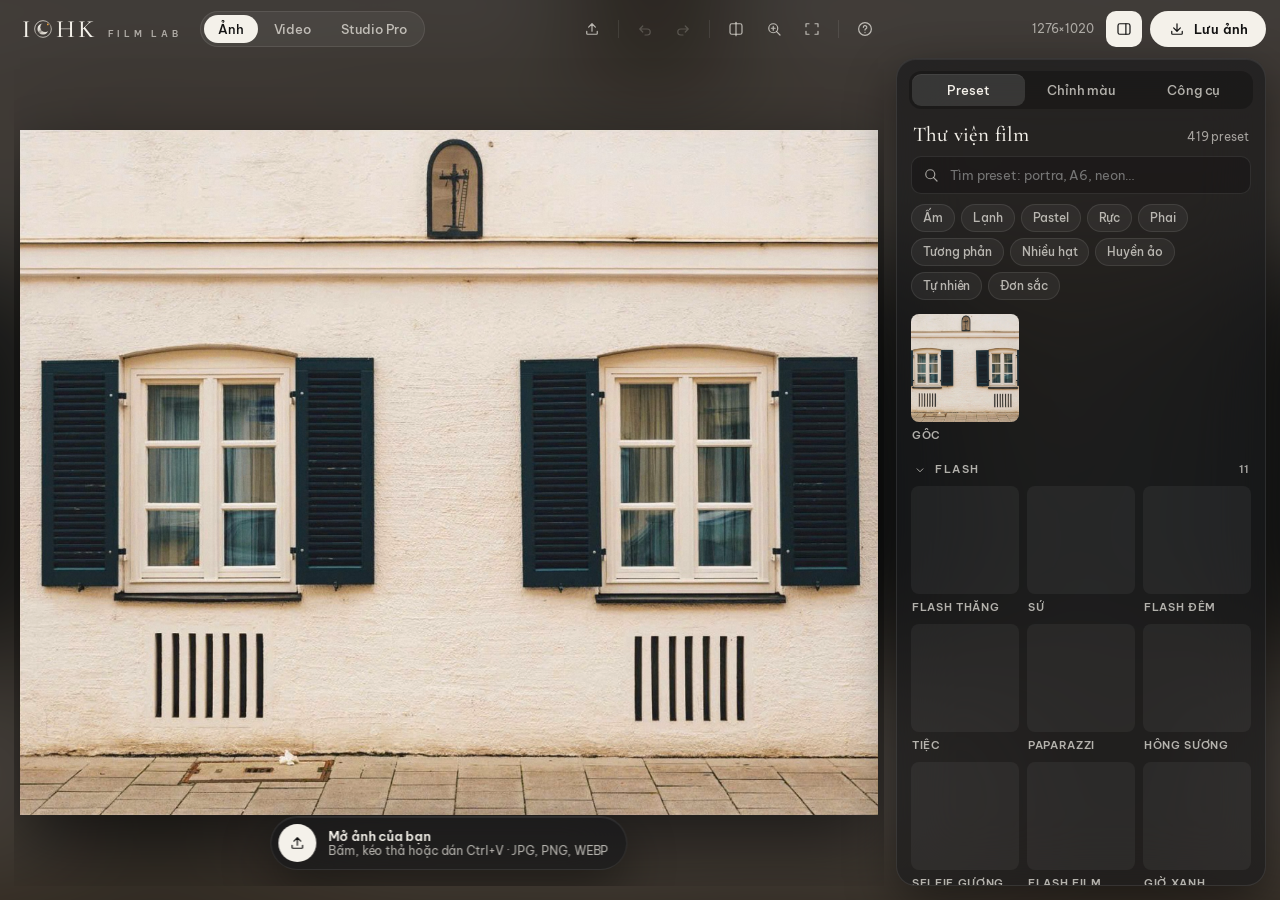
==== index.html @ 315dfe5e "Thêm 20 màu Trend, nút Hiệu ứng AI trong tab Hiệu ứng, luôn tải bản mới Co-Authored-By: Claude Opus " ====
<!doctype html>
<html lang="vi">
<head>
<meta charset="utf-8">
<meta name="viewport" content="width=device-width,initial-scale=1,viewport-fit=cover">
<title>IOHK Film Lab</title>
<link rel="icon" type="image/png" sizes="32x32" href="favicon-32.png">
<link rel="icon" type="image/png" sizes="48x48" href="favicon-48.png">
<link rel="manifest" href="manifest.webmanifest">
<link rel="apple-touch-icon" href="apple-touch-icon.png">
<meta name="apple-mobile-web-app-capable" content="yes">
<meta name="mobile-web-app-capable" content="yes">
<meta name="apple-mobile-web-app-status-bar-style" content="black-translucent">
<meta name="apple-mobile-web-app-title" content="IOHK">
<meta name="theme-color" content="#0a0a0b">
<link rel="preconnect" href="https://fonts.googleapis.com">
<link rel="preconnect" href="https://fonts.gstatic.com" crossorigin>
<link rel="stylesheet" href="https://fonts.googleapis.com/css2?family=Be+Vietnam+Pro:wght@400;500;600;700&family=Cormorant+Garamond:ital,wght@0,500;0,600;1,500&family=Dancing+Script:wght@700&family=Pacifico&family=DotGothic16&display=swap">
<style>
:root{padding-top:0}
body{margin:0}
img{max-width:100%}
/* Layout (v10): the photo gets the room. Desktop = slim top bar + one inspector on the right (Preset · Chỉnh màu · Công cụ), like Lightroom/Photos.
   Mobile = thin top bar, edge-to-edge photo, fixed-height dock (image never shrinks when switching tabs); tool options float in a drawer that tucks away while you paint. */
:root{
  --bg:#0a0a0b;
  --fg:#f4f1ea;
  --muted:rgba(244,241,234,.70);
  --faint:rgba(244,241,234,.62);
  --line:rgba(255,255,255,.09);
  --glass:rgba(22,23,26,.62);
  --glass-solid:#17181b;
  --well:rgba(255,255,255,.05);
  --well-hi:rgba(255,255,255,.10);
  --accent:#e9b45c;
  --accent-ink:#1d1406;
  --stamp:#ff9a3c;
  --r-panel:20px;--r-inner:10px;--pad:12px;
  --topbar:58px;--inspw:368px;
  --ctx:122px;--tabh:56px;
  --font-ui:"Be Vietnam Pro",system-ui,-apple-system,"SF Pro Text","Segoe UI",sans-serif;
  --font-display:"Cormorant Garamond","Cormorant",Georgia,"Times New Roman",serif;
  --font-brand:var(--font-display);
  --font-mark:"DotGothic16","Courier New",ui-monospace,monospace;
  color-scheme:dark;
}
@media (max-width:1240px){:root{--inspw:336px}}
[hidden]{display:none!important}
html,body{height:100%;overflow:hidden}
body{background:var(--bg);color:var(--fg);font:13.5px/1.45 var(--font-ui);letter-spacing:-.006em;-webkit-font-smoothing:antialiased;-moz-osx-font-smoothing:grayscale;overscroll-behavior:none;font-feature-settings:"cv05","cv11"}
button,input,select,textarea{font:inherit;color:inherit;letter-spacing:inherit}
button{cursor:pointer;background:none;border:0;padding:0}
a{color:inherit;text-decoration:none}
:focus-visible{outline:2px solid var(--accent);outline-offset:2px;border-radius:8px}
svg.i{width:18px;height:18px;fill:none;stroke:currentColor;stroke-width:1.6;stroke-linecap:round;stroke-linejoin:round;flex:none}
.num{font-variant-numeric:tabular-nums}

/* Background: a deep, quiet blur of the photo */
#bg{position:fixed;inset:0;z-index:0;overflow:hidden;pointer-events:none}
#bgc{position:absolute;inset:-12%;width:124%;height:124%;filter:blur(60px) saturate(1.15) brightness(.32);opacity:.9}

.glass{background:var(--glass);-webkit-backdrop-filter:blur(30px) saturate(160%);backdrop-filter:blur(30px) saturate(160%);
  border:1px solid var(--line);box-shadow:inset 0 1px 0 rgba(255,255,255,.07),0 18px 50px rgba(0,0,0,.45)}
@supports not ((backdrop-filter:blur(1px)) or (-webkit-backdrop-filter:blur(1px))){.glass{background:var(--glass-solid)}}
@media (prefers-reduced-transparency:reduce){.glass{background:var(--glass-solid);-webkit-backdrop-filter:none;backdrop-filter:none}}

/* Buttons */
.ib{width:36px;height:36px;border-radius:10px;display:inline-grid;place-items:center;color:var(--muted);transition:background .15s,color .15s}
.ib:hover{background:var(--well-hi);color:var(--fg)}
.ib[aria-pressed="true"]{background:var(--fg);color:#121212}
.ib[disabled]{opacity:.3;cursor:default;background:none}
.pbtn{height:36px;border-radius:999px;padding:0 18px;background:var(--fg);color:#121212;font-weight:600;font-size:13px;letter-spacing:.01em;display:inline-flex;align-items:center;gap:8px;transition:transform .15s,filter .15s}
.pbtn:hover{filter:brightness(.92)}
.pbtn:active{transform:scale(.97)}
.pbtn[disabled]{opacity:.6;cursor:progress}
.tbtn{height:32px;border-radius:9px;padding:0 13px;background:var(--well);border:1px solid var(--line);font-size:12.5px;font-weight:500;display:inline-flex;align-items:center;gap:6px}
.tbtn:hover{background:var(--well-hi)}
.sep{width:1px;height:18px;background:var(--line);margin:0 6px}

/* Brand wordmark */
.brand{display:flex;align-items:baseline;gap:10px;flex:none}
.wm-name{font-family:var(--font-brand);font-weight:500;font-size:25px;letter-spacing:.14em;display:flex;align-items:center;line-height:1}
.wm-o{width:.72em;height:.72em;margin:0 .14em 0 .02em;display:block}
.wm-sub{font-size:9px;font-weight:600;letter-spacing:.42em;text-transform:uppercase;color:var(--faint)}
.logo{width:40px;height:40px;border-radius:11px;display:block;flex:none}

/* Mode switch (Ảnh · Video · Studio) */
.modes{display:flex;gap:2px;padding:3px;border-radius:999px;background:var(--well);border:1px solid var(--line)}
.mode{height:28px;padding:0 14px;border-radius:999px;display:inline-flex;align-items:center;font-size:12.5px;font-weight:500;color:var(--muted)}
.mode:hover{color:var(--fg)}
.mode[aria-current="page"]{background:var(--fg);color:#121212}

/* Stage */
#center{position:fixed;z-index:2;display:flex;flex-direction:column}
#stage{position:relative;flex:1;min-height:0;overflow:hidden;touch-action:none;user-select:none;-webkit-user-select:none}
#wrap{position:absolute;inset:0;display:flex;align-items:center;justify-content:center;transform-origin:50% 50%;will-change:transform}
#holder{position:relative;line-height:0}
#view{display:block;box-shadow:0 24px 70px rgba(0,0,0,.6);-webkit-touch-callout:none}
#split{position:absolute;top:0;bottom:0;width:0;border-left:1.5px solid #fff;box-shadow:0 0 8px rgba(0,0,0,.5);cursor:ew-resize;touch-action:none}
#split::after{content:"";position:absolute;top:50%;left:-14px;width:26px;height:26px;margin-top:-13px;border-radius:50%;background:rgba(255,255,255,.95);box-shadow:0 2px 10px rgba(0,0,0,.4)}
#split::before{content:"TRƯỚC      SAU";position:absolute;top:12px;left:-60px;width:120px;text-align:center;font:600 10px var(--font-ui);letter-spacing:.2em;color:#fff;text-shadow:0 1px 4px rgba(0,0,0,.8);white-space:pre}
.flag{position:absolute;top:14px;left:50%;transform:translateX(-50%);font:600 10.5px var(--font-ui);letter-spacing:.22em;background:rgba(244,241,234,.94);color:#111;padding:5px 12px;border-radius:999px;z-index:3}

.errbox{position:absolute;inset:0;display:grid;place-items:center;padding:24px;text-align:center;color:var(--muted)}

/* Sample photos picker */
.samples{position:absolute;left:50%;bottom:16px;transform:translateX(-50%);z-index:3;display:flex;align-items:center;gap:12px;padding:7px 18px 7px 7px;border-radius:999px;max-width:calc(100% - 24px);box-sizing:border-box;text-align:left;transition:transform .2s,background .2s}
.samples:hover{background:rgba(40,41,46,.78);transform:translateX(-50%) translateY(-1px)}
.samples:active{transform:translateX(-50%) scale(.98)}
.upi{width:38px;height:38px;border-radius:50%;background:var(--fg);color:#121212;display:grid;place-items:center;flex:none}
.upt{display:flex;flex-direction:column;line-height:1.25;min-width:0}
.upt b{font-size:13px;font-weight:600}
.upt small{font-size:11.5px;color:var(--muted);white-space:nowrap;overflow:hidden;text-overflow:ellipsis}
.dropzone{position:absolute;inset:10px;z-index:6;border:2px dashed rgba(244,241,234,.55);border-radius:18px;background:rgba(10,10,11,.72);-webkit-backdrop-filter:blur(8px);backdrop-filter:blur(8px);display:none;align-items:center;justify-content:center;text-align:center;pointer-events:none}
.dropzone div{display:flex;flex-direction:column;align-items:center;gap:8px}
.dropzone svg.i{width:34px;height:34px}
.dropzone b{font:500 26px var(--font-display)}
.dropzone small{color:var(--muted);font-size:12.5px}
.drag .dropzone{display:flex}
.loading{position:absolute;left:50%;top:50%;transform:translate(-50%,-50%);z-index:7;display:flex;align-items:center;gap:10px;padding:10px 18px;border-radius:999px;background:rgba(20,21,24,.86);font-size:13px;font-weight:500}
.loading i{width:16px;height:16px;border-radius:50%;border:2px solid rgba(255,255,255,.25);border-top-color:#fff;animation:spin .8s linear infinite}
@keyframes spin{to{transform:rotate(360deg)}}

/* ---------- Desktop ---------- */
.m-only{display:none!important}
body.desk .topbar{position:fixed;z-index:4;top:0;left:0;right:0;height:var(--topbar);display:flex;align-items:center;gap:18px;padding:0 14px 0 22px;box-sizing:border-box}
.tb-tools{display:flex;align-items:center;gap:2px;margin:0 auto}
.tb-right{display:flex;align-items:center;gap:8px}
.dim{font-size:11.5px;color:var(--faint);margin-right:4px}
body.desk #center{top:var(--topbar);bottom:14px;left:14px;right:calc(var(--inspw) + 28px);transition:right .28s cubic-bezier(.2,.8,.2,1)}
body.desk.no-insp #center{right:14px}
body.desk.full #center{top:0;bottom:0;left:0;right:0}
body.desk.full .topbar{opacity:0;pointer-events:none}
body.desk.full .insp{transform:translateX(calc(100% + 28px));opacity:0;pointer-events:none}
body.desk.full #exitFull{display:inline-flex!important}
#exitFull{position:fixed;z-index:6;top:14px;right:14px;display:none}
.topbar{transition:opacity .25s}
.panel{position:fixed;z-index:3;border-radius:var(--r-panel);display:flex;flex-direction:column;overflow:hidden;transition:transform .28s cubic-bezier(.2,.8,.2,1),opacity .28s}
.insp{top:var(--topbar);bottom:14px;right:14px;width:var(--inspw)}
body.no-insp .insp{transform:translateX(calc(100% + 28px));opacity:0;pointer-events:none}
.dtabs{display:flex;padding:3px;margin:12px 12px 6px;border-radius:12px;background:rgba(0,0,0,.25);flex:none}
.dtabs button{flex:1;height:32px;border-radius:9px;font-size:12.5px;font-weight:500;color:var(--muted);display:flex;align-items:center;justify-content:center;gap:6px}
.dtabs button[aria-selected="true"]{background:rgba(255,255,255,.12);color:var(--fg);box-shadow:inset 0 1px 0 rgba(255,255,255,.06)}
.dpane{flex:1;min-height:0;display:flex;flex-direction:column}
.phead{padding:8px 14px 8px;display:flex;flex-direction:column;gap:10px}
.ptitle{display:flex;align-items:baseline;justify-content:space-between;gap:8px;padding:0 2px}
.ptitle h2{margin:0;font:500 21px/1.1 var(--font-display);letter-spacing:.01em}
.ptitle span{font-size:11.5px;color:var(--faint);font-variant-numeric:tabular-nums}
.search{display:flex;align-items:center;gap:8px;background:rgba(0,0,0,.22);border:1px solid var(--line);border-radius:10px;padding:0 10px;height:36px;color:var(--faint)}
.search input{flex:1;min-width:0;background:none;border:0;outline:0;color:var(--fg);height:100%;font-size:13px}
.chips{display:flex;flex-wrap:wrap;gap:6px}
.flgrid{display:grid;grid-template-columns:repeat(4,1fr);gap:8px}
.flcard{display:flex;flex-direction:column;gap:5px;padding:0;background:none;border:0;color:var(--muted);font-size:11px;text-align:left;min-width:0}
.flcard canvas{width:100%;aspect-ratio:1;border-radius:8px;display:block;outline:1px solid var(--line);outline-offset:-1px;background:var(--well)}
.flcard[aria-pressed="true"]{color:var(--fg)}.flcard[aria-pressed="true"] canvas{outline:2px solid var(--fg);outline-offset:1px}
.flcard span{white-space:nowrap;overflow:hidden;text-overflow:ellipsis}
.chip{height:28px;padding:0 11px;border-radius:999px;background:var(--well);border:1px solid var(--line);font-size:12px;font-weight:500;color:var(--muted);white-space:nowrap}
.chip:hover{color:var(--fg)}
.chip[aria-pressed="true"]{background:var(--fg);color:#121212;border-color:var(--fg)}
.fxgrid{display:grid;grid-template-columns:repeat(auto-fill,minmax(70px,1fr));gap:8px}
.fxcard{display:flex;flex-direction:column;gap:4px;padding:0;background:none;border:0;color:var(--muted);font-size:11.5px;font-weight:500;text-align:center;cursor:pointer;min-width:0}
.fxcard img{width:100%;aspect-ratio:1;object-fit:cover;border-radius:10px;background:var(--well);border:2px solid transparent;display:block}
.fxcard span{white-space:nowrap;overflow:hidden;text-overflow:ellipsis}
.fxcard:hover{color:var(--fg)}
.fxcard[aria-pressed="true"]{color:var(--fg)}
.fxcard[aria-pressed="true"] img{border-color:var(--accent,#f2a33a)}
.fxpanel .chips{max-height:none}
.fxcta{display:flex;flex-direction:column;gap:3px;width:100%;text-align:left;padding:12px 14px;margin-bottom:12px;border-radius:12px;border:1px solid var(--accent);background:linear-gradient(120deg,rgba(233,180,92,.16),rgba(214,120,200,.12));color:var(--fg);cursor:pointer}
.fxcta b{font-size:14px}.fxcta span{font-size:12px;color:var(--muted)}
.tool.fxcta{flex-direction:row;width:auto;padding:0 12px;margin:0;color:var(--accent);font-weight:600;white-space:nowrap}
.fxtabs{margin-bottom:12px;flex-wrap:nowrap;overflow-x:auto;scrollbar-width:none}
.fxtabs::-webkit-scrollbar{display:none}
.fxpanel .note{margin-bottom:14px}
@media (max-width:760px){.fxgrid{grid-auto-flow:column;grid-template-columns:none;grid-auto-columns:64px;overflow-x:auto;padding-bottom:4px;scrollbar-width:none}}
.pscroll{flex:1;min-height:0;overflow:auto;padding:2px 14px 18px;scrollbar-width:thin;scrollbar-color:rgba(255,255,255,.18) transparent}
.fam{margin-top:8px}
.famhead{width:100%;display:flex;align-items:center;gap:8px;padding:10px 2px 8px;font-weight:600;font-size:11px;letter-spacing:.14em;text-transform:uppercase;color:var(--muted)}
.famhead:hover{color:var(--fg)}
.famhead .n{font-size:11px;color:var(--faint);margin-left:auto;letter-spacing:0;font-variant-numeric:tabular-nums}
.famhead svg{transition:transform .2s;width:14px;height:14px}
.famhead[aria-expanded="false"] svg{transform:rotate(-90deg)}
.grid{display:grid;grid-template-columns:repeat(3,minmax(0,1fr));gap:8px 8px}
.tile{display:flex;flex-direction:column;gap:6px;text-align:left;min-width:0;border-radius:8px}
.tile canvas{width:100%;aspect-ratio:1;display:block;border-radius:8px;background:var(--well);outline:1.5px solid transparent;outline-offset:2px;transition:outline-color .15s,transform .2s}
.tile:hover canvas{outline-color:rgba(255,255,255,.3)}
.tile[aria-pressed="true"] canvas{outline-color:var(--fg)}
.tname{font-size:11px;font-weight:600;letter-spacing:.06em;text-transform:uppercase;white-space:nowrap;overflow:hidden;text-overflow:ellipsis;padding-left:1px;color:var(--muted)}
.tile[aria-pressed="true"] .tname{color:var(--fg)}
.empty{color:var(--muted);font-size:13px;padding:16px 4px}

.card{margin:4px 12px 0;padding:14px 14px 12px;border-radius:14px;background:var(--well);display:flex;flex-direction:column;gap:8px}
.card h3{margin:0;font:500 24px/1.1 var(--font-display);letter-spacing:.01em;display:flex;align-items:center;gap:10px;flex-wrap:wrap}
.card p{margin:0;color:var(--muted);font-size:12.5px;line-height:1.5}
.edited{font:600 11px var(--font-ui);letter-spacing:.14em;text-transform:uppercase;color:var(--accent);border:1px solid rgba(233,180,92,.5);border-radius:999px;padding:2px 8px}
.linkbtn{font-size:12px;color:var(--faint);text-decoration:underline;text-underline-offset:3px;align-self:flex-start}
.linkbtn:hover{color:var(--fg)}
#hist{width:100%;height:52px;display:block;border-radius:8px;background:rgba(0,0,0,.25)}
.seg{display:flex;padding:3px;margin:10px 12px 2px;border-radius:10px;background:rgba(0,0,0,.2)}
.seg button{flex:1;height:30px;border-radius:8px;font-size:12px;font-weight:500;color:var(--muted)}
.seg button[aria-selected="true"],.seg button[aria-pressed="true"]{background:rgba(255,255,255,.11);color:var(--fg)}
.iscroll{flex:1;min-height:0;overflow:auto;padding:6px 14px 18px;scrollbar-width:thin;scrollbar-color:rgba(255,255,255,.18) transparent}
.group{padding:12px 2px 8px;display:flex;flex-direction:column;gap:4px}
.group+.group{border-top:1px solid var(--line)}
.ghead{display:flex;align-items:center;justify-content:space-between}
.ghead h4{margin:0;font-size:11px;font-weight:600;letter-spacing:.16em;text-transform:uppercase;color:var(--muted)}
.eye{width:28px;height:28px;border-radius:8px;display:grid;place-items:center;color:var(--faint)}
.eye:hover{background:var(--well-hi);color:var(--fg)}
.eye[aria-pressed="false"]{color:var(--accent)}
.group.off .row{opacity:.4}
.row{display:grid;grid-template-columns:minmax(0,1fr) auto;align-items:center;gap:0 8px}
.row label{font-size:12.5px;color:var(--muted)}
.val{font-size:12px;font-variant-numeric:tabular-nums;color:var(--faint);min-width:44px;text-align:right;padding:2px 4px;border-radius:6px;display:inline-flex;gap:6px;align-items:center;justify-content:flex-end}
.val:hover{background:var(--well-hi)}
.val.on{color:var(--fg)}
.val input{width:52px;background:var(--well-hi);border:1px solid var(--line);border-radius:6px;text-align:right;font-size:12px;color:var(--fg);padding:1px 4px}
.sw{width:10px;height:10px;border-radius:3px;display:inline-block}
.row input[type=range]{grid-column:1/-1}
input[type=range]{-webkit-appearance:none;appearance:none;width:100%;height:22px;background:transparent;margin:0;touch-action:pan-y}
input[type=range]::-webkit-slider-runnable-track{height:2px;border-radius:1px;background:var(--track,rgba(255,255,255,.18))}
input[type=range]::-moz-range-track{height:2px;border-radius:1px;background:var(--track,rgba(255,255,255,.18))}
input[type=range]::-webkit-slider-thumb{-webkit-appearance:none;width:14px;height:14px;border-radius:50%;background:#fff;margin-top:-6px;box-shadow:0 1px 5px rgba(0,0,0,.5);transition:transform .15s}
input[type=range]::-moz-range-thumb{width:14px;height:14px;border:0;border-radius:50%;background:#fff;box-shadow:0 1px 5px rgba(0,0,0,.5)}
input[type=range]:active::-webkit-slider-thumb{transform:scale(1.35)}
input[type=range]:active::-moz-range-thumb{transform:scale(1.35)}
input.hue{--track:linear-gradient(90deg,#f33,#fb3,#bf3,#3f6,#3ff,#36f,#b3f,#f3b,#f33)}
input.hue::-webkit-slider-runnable-track{height:4px}
.note{font-size:12px;color:var(--faint);margin:6px 2px 0;line-height:1.5}
.dateopts{display:flex;flex-direction:column;gap:8px}
.dateopts .seg{margin:0}
.inline{display:flex;gap:8px;align-items:center;flex-wrap:wrap}
.field{background:rgba(0,0,0,.22);border:1px solid var(--line);border-radius:9px;padding:7px 10px;min-width:0;color:var(--fg)}
.inline .field{flex:1}

.recipe{display:flex;flex-direction:column;gap:12px;padding:6px 2px}
.recipe h3,.recipe h4{margin:6px 0 0;font-size:11px;font-weight:600;letter-spacing:.16em;text-transform:uppercase;color:var(--muted)}
.recipe p{margin:0;color:var(--muted);font-size:12.5px}
.minelist{display:flex;flex-direction:column;gap:6px}
.mine{display:flex;align-items:center;gap:8px;padding:8px 10px;border-radius:9px;background:var(--well)}
.mine span{flex:1;min-width:0;font-size:12.5px;font-weight:500;white-space:nowrap;overflow:hidden;text-overflow:ellipsis}
.mine button{font-size:12px;color:var(--muted);padding:2px 6px;border-radius:6px}
.mine button:hover{color:var(--fg);background:var(--well-hi)}
.mine button.warn{color:#ff8f7a}
.codebox{font-family:ui-monospace,Menlo,monospace;font-size:11px;word-break:break-all;background:rgba(0,0,0,.25);border:1px solid var(--line);border-radius:9px;padding:8px;color:var(--muted);max-height:70px;overflow:auto}
.stampprev{font-family:var(--font-mark);color:var(--stamp);text-shadow:0 0 6px rgba(255,100,20,.7);letter-spacing:.08em}

/* Tool rail (desktop): icon grid */
.toolrail{display:grid;grid-template-columns:repeat(5,minmax(0,1fr));gap:4px;padding:4px 12px 10px;border-bottom:1px solid var(--line)}
.rtool{display:flex;flex-direction:column;align-items:center;justify-content:center;gap:5px;height:58px;border-radius:10px;color:var(--muted);font-size:11px;font-weight:500;text-align:center;line-height:1.15;padding:0 2px}
.rtool svg.i{width:20px;height:20px}
.rtool:hover{background:var(--well);color:var(--fg)}
.rtool[aria-pressed="true"]{background:rgba(255,255,255,.12);color:var(--fg)}
.toolhint{padding:22px 18px;color:var(--faint);font-size:12.5px;line-height:1.6}
#toolPane:not([hidden])~.toolhint{display:none}

/* ---------- Mobile ---------- */
body.mob .d-only{display:none!important}
body.mob .m-only{display:flex!important}
body.mob #center{inset:0;padding:env(safe-area-inset-top,0px) 0 0;height:100dvh;box-sizing:border-box}
.mtop{height:50px;flex:none;align-items:center;gap:0;padding:0 max(6px,env(safe-area-inset-right,0px)) 0 max(8px,env(safe-area-inset-left,0px))}
.mtop .ib{width:42px;height:42px;border-radius:21px;color:var(--fg)}
.mtop .ib[aria-pressed="true"]{background:var(--fg);color:#121212}
.mtop .pbtn{height:34px;padding:0 16px;margin-left:6px}
.mtop .flex1{flex:1}
.mbrand{display:flex;align-items:center;gap:8px;height:40px;padding:0 10px 0 4px;border-radius:20px;font-size:13px;font-weight:600}
.mbrand img{width:30px;height:30px;border-radius:9px}
.mbrand svg.i{width:14px;height:14px;color:var(--faint)}
.modemenu{position:fixed;z-index:30;top:calc(54px + env(safe-area-inset-top,0px));left:10px;border-radius:16px;padding:6px;display:flex;flex-direction:column;min-width:190px}
.modemenu a{display:flex;flex-direction:column;padding:10px 12px;border-radius:10px;font-weight:600;font-size:14px}
.modemenu a small{font-weight:400;font-size:11.5px;color:var(--faint)}
.modemenu a[aria-current="page"]{background:var(--well-hi)}
body.mob #stage{margin:0}
body.mob .samples{bottom:12px;padding:6px 16px 6px 6px}
body.mob.tooling .samples{display:none}
.m-only.upt small,.upt small.m-only{display:none}
body.mob .upt small.m-only{display:block!important}
body.mob .upt small.d-only{display:none!important}
.mdock{flex:none;flex-direction:column;position:relative;z-index:5;background:rgba(10,10,11,.86);-webkit-backdrop-filter:blur(24px);backdrop-filter:blur(24px);border-top:1px solid var(--line);padding-bottom:env(safe-area-inset-bottom,0px)}
.mpane{height:var(--ctx);flex-direction:column;justify-content:center;gap:8px;padding:0 0 2px;box-sizing:border-box}
.mchips{display:flex;gap:6px;overflow-x:auto;scrollbar-width:none;padding:0 12px;flex:none}
.mchips::-webkit-scrollbar,.strip::-webkit-scrollbar{display:none}
.mchips .chip{height:28px;font-size:11.5px}
.strip{display:flex;gap:8px;overflow-x:auto;scrollbar-width:none;padding:0 12px;scroll-snap-type:x proximity;flex:none}
.strip .tile{width:62px;flex:none;scroll-snap-align:start;gap:5px}
.strip .tile canvas{border-radius:6px}
.strip .tname{font-size:11px;text-align:center;padding:0}
.mstrength{position:absolute;left:10px;right:10px;bottom:calc(100% + 8px);display:flex;flex-direction:column;gap:2px;padding:8px 14px;border-radius:16px}
.bigrow{display:flex;justify-content:space-between;align-items:baseline;padding:0 2px}
.bigrow b{font-weight:600;font-size:11px;letter-spacing:.14em;text-transform:uppercase;color:var(--muted)}
.bigrow span{font-size:13px;font-variant-numeric:tabular-nums;color:var(--fg)}
.mslider{padding:0 18px;flex-direction:column;gap:0;background:none!important;border:0!important;box-shadow:none!important;-webkit-backdrop-filter:none!important;backdrop-filter:none!important}
.mslider input[type=range]{height:36px}
.mslider input[type=range]::-webkit-slider-thumb{width:22px;height:22px;margin-top:-10px}
.mslider input[type=range]::-moz-range-thumb{width:22px;height:22px}
.tools{display:flex;gap:6px;overflow-x:auto;scrollbar-width:none;padding:0 12px;flex:none}
.tools::-webkit-scrollbar{display:none}
.tool{height:32px;padding:0 13px;border-radius:999px;background:var(--well);border:1px solid var(--line);font-size:12px;font-weight:500;white-space:nowrap;color:var(--muted);flex:none;position:relative}
.tool[aria-pressed="true"]{background:var(--fg);color:#121212;border-color:var(--fg)}
.tool.set::after{content:"";position:absolute;top:4px;right:6px;width:5px;height:5px;border-radius:50%;background:var(--accent)}
/* edit tab: CapCut-style icon row */
#mToolChips{gap:2px;padding:0 6px}
#mToolChips .tool{height:64px;min-width:66px;padding:0 4px;border:0;border-radius:12px;background:none;display:flex;flex-direction:column;align-items:center;justify-content:center;gap:6px;font-size:11px}
#mToolChips .tool svg.i{width:22px;height:22px}
#mToolChips .tool[aria-pressed="true"]{background:rgba(255,255,255,.1);color:var(--fg)}
.tabbar{height:var(--tabh);display:flex;justify-content:space-around;align-items:stretch;border-top:1px solid var(--line);flex:none;padding:0 max(4px,env(safe-area-inset-left,0px))}
.tab{flex:1;display:flex;flex-direction:column;align-items:center;justify-content:center;gap:4px;font-size:11px;font-weight:500;color:var(--faint);letter-spacing:.02em}
.tab svg.i{width:21px;height:21px}
.tab[aria-selected="true"]{color:var(--fg)}
/* floating drawer for tool options */
.mdrawer{position:absolute;left:8px;right:8px;bottom:calc(100% + 8px);border-radius:18px;display:flex;flex-direction:column;max-height:min(46dvh,420px);overflow:hidden;background:rgba(20,21,24,.86)}
.dhead{display:flex;align-items:center;gap:8px;padding:4px 6px 4px 16px;min-height:44px;flex:none}
.dhead b{flex:1;font:500 19px var(--font-display);letter-spacing:.01em}
.dhead .ib{color:var(--fg)}
.dhead .ib svg{transition:transform .25s}
.mdrawer.min .dhead .ib svg{transform:rotate(180deg)}
.dbody{overflow:auto;padding:0 14px 14px;display:flex;flex-direction:column;gap:10px}
.mdrawer.min .dbody{display:none}
.sheet{position:fixed;z-index:20;left:max(8px,env(safe-area-inset-left,0px));right:max(8px,env(safe-area-inset-right,0px));bottom:calc(8px + env(safe-area-inset-bottom,0px));
  max-height:70dvh;border-radius:24px;display:flex;flex-direction:column;transform:translateY(calc(100% + 24px));transition:transform .28s cubic-bezier(.2,.8,.2,1),max-height .28s}
.sheet.open{transform:none}
.sheet.full{max-height:calc(100dvh - 24px - env(safe-area-inset-top,0px));background:var(--glass-solid)}
.sheethead{display:flex;align-items:center;justify-content:space-between;padding:6px 10px 0 18px}
.sheethead h2{margin:0;font:500 22px var(--font-display)}
.grab{width:38px;height:4px;border-radius:2px;background:rgba(255,255,255,.28);margin:8px auto 0;display:block}
.sheetbody{overflow:auto;padding:4px 16px 18px}
.scrim{position:fixed;inset:0;z-index:19;background:rgba(0,0,0,.3)}
body.desk .sheet,body.desk .scrim{display:none}

@media (max-width:899px) and (orientation:landscape) and (max-height:520px){
  :root{--ctx:96px;--tabh:48px}
  body.mob #center{display:grid;grid-template-columns:minmax(0,1fr) 320px;grid-template-rows:auto minmax(0,1fr)}
  body.mob .mtop{grid-column:1/3;grid-row:1}
  body.mob #stage{grid-column:1;grid-row:2}
  body.mob .mdock{grid-column:2;grid-row:2;justify-content:flex-end;border-top:0;border-left:1px solid var(--line)}
}

/* Overlays */
.toast{position:fixed;left:50%;bottom:calc(24px + env(safe-area-inset-bottom,0px));transform:translateX(-50%);background:rgba(244,241,234,.96);color:#121212;padding:9px 16px;border-radius:999px;font-weight:500;font-size:12.5px;box-shadow:0 8px 30px rgba(0,0,0,.5);z-index:50;max-width:calc(100% - 32px);text-align:center}
body.mob .toast{bottom:calc(var(--ctx) + var(--tabh) + 20px + env(safe-area-inset-bottom,0px))}
.overlay{position:fixed;inset:0;background:rgba(8,8,9,.9);z-index:40;display:flex;flex-direction:column;align-items:center;justify-content:center;gap:14px;
  padding:calc(20px + env(safe-area-inset-top,0px)) max(16px,env(safe-area-inset-right,0px)) calc(20px + env(safe-area-inset-bottom,0px)) max(16px,env(safe-area-inset-left,0px))}
.overlay img{max-width:100%;max-height:70vh;box-shadow:0 10px 40px rgba(0,0,0,.6)}
.overlay p{margin:0;color:var(--muted);text-align:center;max-width:46ch}
.help{border-radius:20px;padding:22px 24px;max-width:440px;width:100%;box-sizing:border-box}
.help h3{margin:0 0 14px;font:500 24px var(--font-display)}
.help dl{display:grid;grid-template-columns:auto 1fr;gap:8px 16px;margin:0 0 16px}
.help dt{font-size:11.5px;font-weight:600;background:var(--well-hi);border-radius:6px;padding:2px 8px;justify-self:start}
.help dd{margin:0;color:var(--muted);font-size:12.5px}
.cpane{flex:1;min-height:0;display:flex;flex-direction:column}
.tpane{display:flex;flex-direction:column;gap:14px}
.tp-title{margin:6px 2px 0;font:500 22px var(--font-display)}
.tpane-in{display:flex;flex-direction:column;gap:14px}
.tp-sec{display:flex;flex-direction:column;gap:8px}
.tp-sec h4{margin:0;font-size:11px;font-weight:600;letter-spacing:.16em;text-transform:uppercase;color:var(--muted)}
.btnrow{display:flex;flex-wrap:wrap;gap:8px}
.tbtn.primary{background:var(--fg);color:#121212;border-color:var(--fg);font-weight:600}
.tbtn[aria-pressed="true"]{background:var(--fg);color:#121212}
.tbtn[disabled]{opacity:.6;cursor:progress}
.swatches{display:flex;flex-wrap:wrap;gap:8px}
.swatch{width:26px;height:26px;border-radius:50%;border:2px solid rgba(255,255,255,.2)}
.swatch[aria-pressed="true"]{outline:2px solid #fff;outline-offset:2px}
.emojis{display:grid;grid-template-columns:repeat(6,minmax(0,1fr));gap:6px}
.emojis button{font-size:24px;height:44px;border-radius:10px;background:var(--well)}
.emojis button:hover{background:var(--well-hi)}
textarea.field{min-height:60px;resize:vertical;font:inherit}
#stage.painting{cursor:crosshair}
#cropBox{position:absolute;border:1.5px solid #fff;box-shadow:0 0 0 9999px rgba(0,0,0,.55);cursor:move;touch-action:none;box-sizing:border-box;
  background-image:linear-gradient(rgba(255,255,255,.35),rgba(255,255,255,.35)),linear-gradient(rgba(255,255,255,.35),rgba(255,255,255,.35)),linear-gradient(90deg,rgba(255,255,255,.35),rgba(255,255,255,.35)),linear-gradient(90deg,rgba(255,255,255,.35),rgba(255,255,255,.35));
  background-size:100% 1px,100% 1px,1px 100%,1px 100%;background-position:0 33.33%,0 66.66%,33.33% 0,66.66% 0;background-repeat:no-repeat}
#cropBox i{position:absolute;width:24px;height:24px;border:3px solid #fff;box-sizing:border-box}
#cropBox i::after{content:"";position:absolute;inset:-14px}
#cropBox i[data-h="nw"]{left:-3px;top:-3px;border-right:0;border-bottom:0;cursor:nwse-resize}
#cropBox i[data-h="ne"]{right:-3px;top:-3px;border-left:0;border-bottom:0;cursor:nesw-resize}
#cropBox i[data-h="sw"]{left:-3px;bottom:-3px;border-right:0;border-top:0;cursor:nesw-resize}
#cropBox i[data-h="se"]{right:-3px;bottom:-3px;border-left:0;border-top:0;cursor:nwse-resize}
#bcur{position:fixed;z-index:30;pointer-events:none;border:1.5px solid #fff;border-radius:50%;box-shadow:0 0 0 1px rgba(0,0,0,.5);transform:translate(-50%,-50%)}
.collage .cbox{width:min(1040px,100%);max-height:100%;display:grid;grid-template-columns:minmax(0,1fr) 300px;gap:16px;padding:16px;border-radius:20px;box-sizing:border-box;min-height:0}
.cprev{display:grid;place-items:center;min-height:min(60vh,520px);background:rgba(0,0,0,.25);border-radius:14px;padding:12px}
#cCanvas{max-width:100%;max-height:72vh;cursor:pointer;display:block}
.cside{display:flex;flex-direction:column;gap:12px;overflow:auto;min-height:0;max-height:80vh}
@media (max-width:899px){.collage .cbox{grid-template-columns:minmax(0,1fr);overflow:auto}.cprev{min-height:30dvh}#cCanvas{max-height:42dvh}.cside{max-height:none}}
details.fold{border-top:1px solid var(--line);padding-top:10px}
details.fold summary{cursor:pointer;font-size:12.5px;font-weight:600;list-style:none;display:flex;align-items:center;gap:6px;padding:4px 0}
details.fold summary::-webkit-details-marker{display:none}
details.fold summary::before{content:"";width:6px;height:6px;border-right:1.5px solid currentColor;border-bottom:1.5px solid currentColor;transform:rotate(-45deg);transition:transform .2s;margin:0 4px}
details.fold[open] summary::before{transform:rotate(45deg)}
details.fold>.tpane-in{margin-top:10px}
@media (prefers-reduced-motion:reduce){*{transition:none!important;animation:none!important}}
</style>
</head>
<body>

<svg width="0" height="0" style="position:absolute" aria-hidden="true">
  <symbol id="i-open" viewBox="0 0 24 24"><path d="M12 15V5M7.5 9.5L12 5l4.5 4.5M5 15v3a1 1 0 0 0 1 1h12a1 1 0 0 0 1-1v-3"/></symbol>
  <symbol id="i-save" viewBox="0 0 24 24"><path d="M12 5v10M7.5 10.5L12 15l4.5-4.5M5 15v3a1 1 0 0 0 1 1h12a1 1 0 0 0 1-1v-3"/></symbol>
  <symbol id="i-undo" viewBox="0 0 24 24"><path d="M9 8l-4 4 4 4M5 12h10a4 4 0 0 1 0 8h-3"/></symbol>
  <symbol id="i-redo" viewBox="0 0 24 24"><path d="M15 8l4 4-4 4M19 12H9a4 4 0 0 0 0 8h3"/></symbol>
  <symbol id="i-split" viewBox="0 0 24 24"><rect x="4" y="5" width="16" height="14" rx="2.5"/><path d="M12 3v18"/></symbol>
  <symbol id="i-zoom" viewBox="0 0 24 24"><circle cx="11" cy="11" r="6"/><path d="M20 20l-4.5-4.5M11 8.5v5M8.5 11h5"/></symbol>
  <symbol id="i-right" viewBox="0 0 24 24"><rect x="4" y="5" width="16" height="14" rx="2.5"/><path d="M14.5 5v14"/></symbol>
  <symbol id="i-full" viewBox="0 0 24 24"><path d="M4 9V5h4M20 9V5h-4M4 15v4h4M20 15v4h-4"/></symbol>
  <symbol id="i-help" viewBox="0 0 24 24"><circle cx="12" cy="12" r="8.5"/><path d="M9.8 9.8a2.3 2.3 0 1 1 3.3 2c-.7.4-1.1.8-1.1 1.6M12 16.6v.1"/></symbol>
  <symbol id="i-eye" viewBox="0 0 24 24"><path d="M2.5 12S6 6 12 6s9.5 6 9.5 6-3.5 6-9.5 6S2.5 12 2.5 12z"/><circle cx="12" cy="12" r="2.6"/></symbol>
  <symbol id="i-eyeoff" viewBox="0 0 24 24"><path d="M2.5 12S6 6 12 6s9.5 6 9.5 6-3.5 6-9.5 6S2.5 12 2.5 12z"/><path d="M4 4l16 16"/></symbol>
  <symbol id="i-search" viewBox="0 0 24 24"><circle cx="11" cy="11" r="6"/><path d="M20 20l-4.5-4.5"/></symbol>
  <symbol id="i-chev" viewBox="0 0 24 24"><path d="M7 10l5 5 5-5"/></symbol>
  <symbol id="i-grid" viewBox="0 0 24 24"><rect x="4" y="4" width="7" height="7" rx="1.8"/><rect x="13" y="4" width="7" height="7" rx="1.8"/><rect x="4" y="13" width="7" height="7" rx="1.8"/><rect x="13" y="13" width="7" height="7" rx="1.8"/></symbol>
  <symbol id="i-sliders" viewBox="0 0 24 24"><path d="M4 7h16M4 17h16"/><circle cx="9" cy="7" r="2.3" fill="#141416"/><circle cx="15" cy="17" r="2.3" fill="#141416"/></symbol>
  <symbol id="i-spark" viewBox="0 0 24 24"><path d="M12 3.5l1.8 5.2 5.2 1.8-5.2 1.8L12 17.5l-1.8-5.2L5 10.5l5.2-1.8z"/><path d="M18.5 16v4M16.5 18h4"/></symbol>
  <symbol id="i-book" viewBox="0 0 24 24"><path d="M7 4h10v16l-5-3.5L7 20z"/></symbol>
  <symbol id="i-wand" viewBox="0 0 24 24"><path d="M5 19L15.5 8.5M14 4.5v2.5M19.5 10h-2.5M18 6l-1.6 1.6M11 7l1.2 1.2"/></symbol>
  <symbol id="i-close" viewBox="0 0 24 24"><path d="M6 6l12 12M18 6L6 18"/></symbol>
  <symbol id="i-t-fx2" viewBox="0 0 24 24"><path d="M4 20 14.5 9.5M13 6.5l1-3 1 3 3 1-3 1-1 3-1-3-3-1zM18.5 13l.6 1.6 1.6.6-1.6.6-.6 1.6-.6-1.6-1.6-.6 1.6-.6zM7.5 3.5l.5 1.3 1.3.5-1.3.5-.5 1.3-.5-1.3-1.3-.5 1.3-.5z" fill="none" stroke="currentColor" stroke-width="1.6" stroke-linecap="round" stroke-linejoin="round"/></symbol>
  <symbol id="i-t-flash" viewBox="0 0 24 24"><path d="M13.5 2.8 5.5 13.2h5.6l-1.6 8 8-10.4h-5.6z"/></symbol>
  <symbol id="i-t-crop" viewBox="0 0 24 24"><path d="M7 3v14h14M3 7h14v14"/></symbol>
  <symbol id="i-t-beauty" viewBox="0 0 24 24"><path d="M12 3.5c4.3 0 7 3.4 7 7.6 0 5-3.4 9.4-7 9.4s-7-4.4-7-9.4c0-4.2 2.7-7.6 7-7.6z"/><path d="M9.3 11.5h.01M14.7 11.5h.01M9.8 15.2c1.2 1 3.2 1 4.4 0"/><path d="M19.5 3.5l.6 1.4 1.4.6-1.4.6-.6 1.4-.6-1.4-1.4-.6 1.4-.6z"/></symbol>
  <symbol id="i-t-reshape" viewBox="0 0 24 24"><path d="M8 4c-3 3-3 13 0 16M16 4c3 3 3 13 0 16"/><path d="M10.5 12h3M12.5 10.5L14 12l-1.5 1.5"/></symbol>
  <symbol id="i-t-blur" viewBox="0 0 24 24"><rect x="4" y="4" width="5" height="5" rx="1"/><rect x="10" y="10" width="5" height="5" rx="1"/><rect x="15" y="4" width="5" height="5" rx="1" opacity=".5"/><rect x="4" y="15" width="5" height="5" rx="1" opacity=".5"/><rect x="15" y="15" width="5" height="5" rx="1"/></symbol>
  <symbol id="i-t-draw" viewBox="0 0 24 24"><path d="M4 20l1.2-4.2L15.6 5.4a2 2 0 0 1 2.9 0l.1.1a2 2 0 0 1 0 2.9L8.2 18.8z"/><path d="M14 7l3 3"/></symbol>
  <symbol id="i-t-text" viewBox="0 0 24 24"><path d="M5 6.5V5h14v1.5M12 5v14M9 19h6"/></symbol>
  <symbol id="i-t-sticker" viewBox="0 0 24 24"><path d="M20 12.5A8 8 0 1 1 11.5 4c0 4.7 3.8 8.5 8.5 8.5z"/><path d="M9 13.5c.8 1.3 2 2 3.4 2M9 9.5h.01"/></symbol>
  <symbol id="i-t-frame" viewBox="0 0 24 24"><rect x="3.5" y="3.5" width="17" height="17" rx="1.5"/><rect x="7" y="7" width="10" height="8" rx=".8"/></symbol>
  <symbol id="i-t-ai" viewBox="0 0 24 24"><circle cx="12" cy="8.5" r="3.5"/><path d="M5 20c.8-3.6 3.6-5.5 7-5.5s6.2 1.9 7 5.5"/><path d="M3.5 4v3M2 5.5h3M20.5 3v3M19 4.5h3" /></symbol>
  <symbol id="i-t-collage" viewBox="0 0 24 24"><rect x="3.5" y="3.5" width="8" height="10" rx="1.2"/><rect x="13.5" y="3.5" width="7" height="6" rx="1.2"/><rect x="13.5" y="11.5" width="7" height="9" rx="1.2"/><rect x="3.5" y="15.5" width="8" height="5" rx="1.2"/></symbol>
</svg>

<div id="bg"><canvas id="bgc" width="96" height="64"></canvas></div>

<header class="topbar d-only" aria-label="Thanh công cụ">
  <div class="brand" role="img" aria-label="IOHK Film Lab"><span class="wm-name" aria-hidden="true">I<img class="wm-o" src="[data-uri]" alt="">HK</span><span class="wm-sub" aria-hidden="true">Film Lab</span></div>
  <nav class="modes" aria-label="Chế độ"><a class="mode" href="index.html" aria-current="page">Ảnh</a><a class="mode" href="video.html">Video</a><a class="mode" href="studio.html">Studio Pro</a></nav>
  <div class="tb-tools">
    <button class="ib" id="tOpen" type="button" aria-label="Mở ảnh" title="Mở ảnh (O)"><svg class="i"><use href="#i-open"/></svg></button>
    <span class="sep"></span>
    <button class="ib" id="tUndo" type="button" aria-label="Hoàn tác" title="Hoàn tác (Ctrl+Z)"><svg class="i"><use href="#i-undo"/></svg></button>
    <button class="ib" id="tRedo" type="button" aria-label="Làm lại" title="Làm lại (Ctrl+Shift+Z)"><svg class="i"><use href="#i-redo"/></svg></button>
    <span class="sep"></span>
    <button class="ib" id="tSplit" type="button" aria-label="So sánh trước và sau" title="So sánh chia đôi (C)" aria-pressed="false"><svg class="i"><use href="#i-split"/></svg></button>
    <button class="ib" id="tZoom" type="button" aria-label="Phóng to" title="Phóng to / vừa khung (Z)" aria-pressed="false"><svg class="i"><use href="#i-zoom"/></svg></button>
    <button class="ib" id="tFull" type="button" aria-label="Xem toàn màn hình" title="Chỉ xem ảnh (F)"><svg class="i"><use href="#i-full"/></svg></button>
    <span class="sep"></span>
    <button class="ib" id="tHelp" type="button" aria-label="Phím tắt" title="Phím tắt (?)"><svg class="i"><use href="#i-help"/></svg></button>
  </div>
  <div class="tb-right">
    <span class="dim num" id="sizeInfo" title="Kích thước ảnh gốc"></span>
    <button class="ib" id="tInsp" type="button" aria-label="Ẩn hoặc hiện bảng chỉnh" title="Bảng chỉnh (I)" aria-pressed="true"><svg class="i"><use href="#i-right"/></svg></button>
    <button class="pbtn" id="tSave" type="button"><svg class="i"><use href="#i-save"/></svg>Lưu ảnh</button>
  </div>
</header>
<button class="tbtn glass" id="exitFull" type="button">Thoát xem toàn màn hình · F</button>

<div id="center">
  <header class="mtop m-only" aria-label="Thanh công cụ">
    <button class="mbrand" id="mMode" type="button" aria-haspopup="true" aria-expanded="false"><img src="[data-uri]" alt="" width="30" height="30">Ảnh<svg class="i"><use href="#i-chev"/></svg></button>
    <span class="flex1"></span>
    <button class="ib" id="mOpen" type="button" aria-label="Mở ảnh"><svg class="i"><use href="#i-open"/></svg></button>
    <button class="ib" id="mUndo" type="button" aria-label="Hoàn tác"><svg class="i"><use href="#i-undo"/></svg></button>
    <button class="ib" id="mRedo" type="button" aria-label="Làm lại"><svg class="i"><use href="#i-redo"/></svg></button>
    <button class="ib" id="mSplit" type="button" aria-label="So sánh chia đôi" aria-pressed="false"><svg class="i"><use href="#i-split"/></svg></button>
    <button class="pbtn" id="mSave" type="button">Lưu</button>
  </header>

  <main id="stage" aria-label="Ảnh đang chỉnh">
    <div id="wrap"><div id="holder"><canvas id="view" aria-label="Xem trước ảnh"></canvas><div id="split" hidden role="slider" aria-label="Vị trí chia so sánh" tabindex="0"></div><div id="cropBox" hidden><i data-h="nw"></i><i data-h="ne"></i><i data-h="sw"></i><i data-h="se"></i></div></div></div>
    <div class="flag" id="cmpFlag" hidden>ẢNH GỐC</div>
    <button class="samples glass" id="badge" type="button" aria-label="Mở ảnh của bạn"><span class="upi"><svg class="i"><use href="#i-open"/></svg></span><span class="upt"><b>Mở ảnh của bạn</b><small class="d-only">Bấm, kéo thả hoặc dán Ctrl+V · JPG, PNG, WEBP</small><small class="m-only">Chọn từ thư viện ảnh</small></span></button>
    <div class="dropzone" id="dropzone"><div><svg class="i"><use href="#i-open"/></svg><b>Thả ảnh vào đây</b><small>Ảnh mở ngay, giữ nguyên chất lượng gốc</small></div></div>
    <div class="loading" id="loading" hidden><i></i><span>Đang mở ảnh…</span></div>
  </main>

  <section class="mdock m-only" aria-label="Công cụ">
    <div class="mstrength glass" id="mStrength" hidden></div>
    <div class="mdrawer glass" id="mDrawer" hidden>
      <div class="dhead"><b id="mDrawerTitle"></b><button class="ib" id="mDrawerMin" type="button" aria-label="Thu gọn hoặc mở rộng bảng"><svg class="i"><use href="#i-chev"/></svg></button><button class="ib" id="mDrawerDone" type="button" aria-label="Xong"><svg class="i"><use href="#i-close"/></svg></button></div>
      <div class="dbody" id="mToolPanel"></div>
    </div>
    <div class="mpane" id="mp-presets">
      <div class="mchips" id="mFams" role="group" aria-label="Họ preset"></div>
      <div class="strip" id="mStrip"></div>
    </div>
    <div class="mpane" id="mp-tools" hidden>
      <div class="mslider" id="mSlider"></div>
      <div class="tools" id="mTools" role="group" aria-label="Công cụ chỉnh"></div>
    </div>
    <div class="mpane" id="mp-edit" hidden>
      <div class="tools" id="mToolChips" role="group" aria-label="Công cụ"></div>
    </div>
    <nav class="tabbar" role="tablist" aria-label="Chế độ">
      <button class="tab" role="tab" data-mt="presets" aria-selected="true"><svg class="i"><use href="#i-grid"/></svg>Preset</button>
      <button class="tab" role="tab" data-mt="adjust" aria-selected="false"><svg class="i"><use href="#i-sliders"/></svg>Chỉnh</button>
      <button class="tab" role="tab" data-mt="fx" aria-selected="false"><svg class="i"><use href="#i-spark"/></svg>Hiệu ứng</button>
      <button class="tab" role="tab" data-mt="edit" aria-selected="false"><svg class="i"><use href="#i-wand"/></svg>Công cụ</button>
      <button class="tab" role="tab" data-mt="recipe" aria-selected="false"><svg class="i"><use href="#i-book"/></svg>Công thức</button>
    </nav>
  </section>
</div>
<nav class="modemenu glass" id="modeMenu" hidden aria-label="Chọn chế độ">
  <a href="index.html" aria-current="page">Ảnh<small>Preset film, chỉnh màu, làm đẹp</small></a>
  <a href="video.html">Video<small>Dựng clip kiểu CapCut</small></a>
  <a href="studio.html">Studio Pro<small>Layer, vùng chọn, mask kiểu Photoshop</small></a>
</nav>

<aside class="panel insp glass d-only" aria-label="Bảng chỉnh">
  <div class="dtabs" role="tablist" aria-label="Bảng">
    <button role="tab" data-dm="presets" aria-selected="true">Preset</button>
    <button role="tab" data-dm="color" aria-selected="false">Chỉnh màu</button>
    <button role="tab" data-dm="tools" aria-selected="false">Công cụ</button>
  </div>
  <div class="dpane" id="dm-presets">
    <div class="phead">
      <div class="ptitle"><h2>Thư viện film</h2><span id="libCount"></span></div>
      <label class="search"><svg class="i"><use href="#i-search"/></svg><input id="search" type="search" placeholder="Tìm preset: portra, A6, neon…" autocomplete="off" aria-label="Tìm preset"></label>
      <div class="chips" id="moodChips" role="group" aria-label="Lọc theo cảm xúc"></div>
    </div>
    <div class="pscroll" id="libList"></div>
  </div>
  <div class="dpane" id="dm-color" hidden>
  <div class="cpane" id="colorPane">
  <div class="card" id="pCard">
    <h3><span id="pName">—</span><span class="edited" id="pEdited" hidden>đã chỉnh</span></h3>
    <p id="pDesc"></p>
    <div id="dQuick"></div>
    <button class="linkbtn" id="resetBtn" type="button">Bỏ phần đã chỉnh</button>
    <canvas id="hist" width="300" height="52" aria-label="Biểu đồ màu"></canvas>
  </div>
  <div class="seg" role="tablist" aria-label="Nhóm chỉnh">
    <button role="tab" data-dt="adjust" aria-selected="true">Màu & sáng</button>
    <button role="tab" data-dt="fx" aria-selected="false">Hiệu ứng</button>
    <button role="tab" data-dt="recipe" aria-selected="false">Công thức</button>
  </div>
  <div class="iscroll">
    <div id="dt-adjust"></div>
    <div id="dt-fx" hidden></div>
    <div id="dt-recipe" hidden></div>
  </div>
  </div>
  </div>
  <div class="dpane" id="dm-tools" hidden>
    <div class="toolrail" id="toolRail" role="group" aria-label="Công cụ"></div>
    <div class="iscroll tpane" id="toolPane" hidden></div>
    <p class="toolhint">Chọn một công cụ ở trên. Làm đẹp một chạm, xoá mụn, nắn dáng, chữ, sticker, khung và tách nền AI đều nằm ở đây.</p>
  </div>
</aside>

<div class="scrim" id="scrim" hidden></div>
<section class="sheet glass" id="sheet" aria-label="Công thức" aria-hidden="true">
  <button class="grab" id="sheetGrab" type="button" aria-label="Mở rộng bảng"></button>
  <div class="sheethead"><h2>Công thức</h2><button class="ib" id="sheetClose" type="button" aria-label="Đóng"><svg class="i"><use href="#i-close"/></svg></button></div>
  <div class="sheetbody" id="sheetBody"></div>
</section>

<div class="recipe" id="recipe">
  <p>Lưu bộ chỉnh hiện tại thành công thức để dùng lại cho ảnh khác.</p>
  <div class="inline"><input class="field" id="saveName" placeholder="Đặt tên, ví dụ: Sài Gòn mưa" maxlength="28" aria-label="Tên công thức"><button class="tbtn" id="savePreset" type="button">Lưu</button></div>
  <div class="minelist" id="mineList"></div>
  <h3>Mã chia sẻ</h3>
  <p>Gửi mã này cho bạn bè để họ dán vào và dùng đúng công thức của bạn.</p>
  <div class="codebox" id="codeBox"></div>
  <div class="inline"><button class="tbtn" id="copyCode" type="button">Sao chép mã</button></div>
  <div class="inline"><input class="field" id="pasteCode" placeholder="Dán mã bắt đầu bằng TP1:" aria-label="Dán mã công thức"><button class="tbtn" id="applyCode" type="button">Áp dụng</button></div>
</div>

<input type="file" id="file" accept="image/*" hidden>
<div id="bcur" hidden></div>
<div class="toast" id="toast" hidden role="status"></div>
<div class="overlay" id="overlay" hidden>
  <img id="outImg" alt="Ảnh đã xuất">
  <p>Nhấn giữ (điện thoại) hoặc chuột phải (máy tính) vào ảnh rồi chọn “Lưu ảnh”.</p>
  <button class="tbtn" id="closeOverlay" type="button">Đóng</button>
</div>
<div class="overlay" id="helpBox" hidden>
  <div class="help glass">
    <h3>Phím tắt</h3>
    <dl>
      <dt>↑ ↓</dt><dd>Chuyển preset trước / sau</dd>
      <dt>\</dt><dd>Giữ để xem ảnh gốc</dd>
      <dt>C</dt><dd>Bật / tắt so sánh chia đôi</dd>
      <dt>Z</dt><dd>Phóng to / vừa khung</dd>
      <dt>F</dt><dd>Chỉ xem ảnh, ẩn mọi bảng</dd>
      <dt>O</dt><dd>Mở ảnh</dd>
      <dt>Ctrl S</dt><dd>Lưu ảnh</dd>
      <dt>Ctrl Z</dt><dd>Hoàn tác (thêm Shift để làm lại)</dd>
      <dt>1 · 2 · 3</dt><dd>Preset · Chỉnh màu · Công cụ</dd>
      <dt>I</dt><dd>Ẩn / hiện bảng chỉnh</dd>
    </dl>
    <p class="note" style="margin:0 0 14px">Cuộn chuột trên ảnh để phóng to, kéo để di chuyển. Nhấp đúp một thanh trượt để đưa về 0; bấm vào con số để gõ giá trị.</p>
    <button class="tbtn" id="helpClose" type="button">Đóng</button>
  </div>
</div>

<script>
(function(){
"use strict";
/* ---------- Params & presets ---------- */
const NEUTRAL = {exposure:0,contrast:0,highlights:0,shadows:0,fade:0,temp:0,tint:0,saturation:0,vibrance:0,bw:0,
  shHue:200,shAmt:0,hiHue:40,hiAmt:0,duo:0,grain:0,grainSize:35,halation:0,bloom:0,leak:0,aberration:0,vignette:0,lofi:0,chroma:0,date:0,flash:0,glow:0};
const NOSCALE = new Set(["shHue","hiHue","grainSize","date"]);
const Z9 = [0,0,0,0,0,0,0,0,0];
const FAMS = [["jp","Nhật Bản"],["hk","Hong Kong"],["fuji","Fujifilm"],["nikon","Nikon"],["leica","Leica"],["color","Film màu cổ điển"],["cine","Điện ảnh"],["retro","Retro / Y2K"],["vintage","Vintage"],["bw","Đen trắng"],["special","Đặc biệt"]];
const MOODS = [["warm","Ấm"],["cool","Lạnh"],["pastel","Pastel"],["vivid","Rực"],["faded","Phai"],["contrast","Tương phản"],["grainy","Nhiều hạt"],["atmo","Huyền ảo"],["natural","Tự nhiên"],["mono","Đơn sắc"]];
function D(id,name,fam,moods,desc,p,mix){return {id,name,fam,moods:moods.split(" ").filter(Boolean),desc,params:Object.assign({},NEUTRAL,p),mix:mix||Z9};}

const PRESETS = [
 D("none","Gốc","base","","Ảnh nguyên bản, không áp preset.",{}),
 /* Nhật Bản */
 D("tokyo400","Tokyo 400","jp","cool pastel natural","Sáng, trong, bóng đổ ngả xanh ngọc. Kiểu ảnh “airy” Nhật Bản, hợp chân dung và phố ban ngày.",
  {exposure:18,contrast:-18,highlights:-25,shadows:30,fade:22,temp:-8,tint:-6,saturation:-15,vibrance:10,shHue:175,shAmt:30,hiHue:45,hiAmt:12,grain:18,grainSize:30,halation:5,bloom:15},[0,0,0,-0.03,0.02,0.04,0,0.05,0]),
 D("shimokita","Shimokita","jp","faded cool grainy","Phố nhỏ Tokyo: màu trầm, ngả xanh lá, phai như cuộn film 400 rửa ở tiệm ảnh.",
  {contrast:10,highlights:-30,shadows:15,fade:28,temp:10,tint:-12,saturation:-25,shHue:150,shAmt:35,hiHue:40,hiAmt:25,grain:35,grainSize:45,halation:10,bloom:5,aberration:5,vignette:20},[0.04,0,-0.02,0,0,0,0,0,0]),
 D("natsu","Natsu","jp","warm pastel atmo","Mùa hè Nhật Bản: nắng ấm, trời xanh pastel, vệt lóa sáng ở góc.",
  {exposure:25,contrast:-10,highlights:-35,shadows:25,fade:15,temp:18,tint:4,saturation:5,vibrance:20,shHue:190,shAmt:25,hiHue:35,hiAmt:25,grain:15,grainSize:30,halation:15,bloom:25,leak:35}),
 D("kissaten","Kissaten","jp","warm atmo grainy","Quán cà phê kiểu Showa: đèn vàng hổ phách, quầng sáng ấm quanh bóng đèn.",
  {exposure:-5,contrast:15,highlights:-20,shadows:10,fade:12,temp:35,tint:8,saturation:-10,shHue:25,shAmt:25,hiHue:40,hiAmt:30,grain:30,grainSize:40,halation:30,bloom:20,vignette:35}),
 D("kyoto","Kyoto Matcha","jp","faded cool natural","Xanh lá trầm, mềm, như chùa cổ và vườn rêu.",
  {contrast:-5,highlights:-20,shadows:15,fade:20,temp:-5,tint:-18,saturation:-30,shHue:140,shAmt:30,hiHue:60,hiAmt:15,grain:25,grainSize:40,vignette:20},[0,0,0,0,0.04,0,0,0,0]),
 D("sakura","Sakura","jp","pastel warm","Hồng pastel, vùng sáng trắng sữa, nhẹ như mùa hoa anh đào.",
  {exposure:20,contrast:-15,highlights:-30,shadows:25,fade:18,temp:5,tint:25,saturation:-10,vibrance:10,shHue:330,shAmt:20,hiHue:350,hiAmt:25,grain:12,grainSize:30,bloom:25}),
 D("showa","Showa Diary","jp","faded warm grainy","Album gia đình Nhật thập niên 70: ngả vàng nâu, phai, có in ngày.",
  {contrast:5,highlights:-25,shadows:10,fade:35,temp:32,tint:5,saturation:-25,shHue:35,shAmt:25,hiHue:40,hiAmt:30,grain:40,grainSize:50,vignette:35,date:1}),
 D("harajuku","Harajuku Pop","jp","vivid pastel","Màu kẹo rực rỡ, tương phản vừa, rất đường phố Harajuku.",
  {exposure:12,contrast:15,highlights:-10,shadows:10,fade:8,tint:12,saturation:30,vibrance:25,shHue:270,shAmt:20,hiHue:330,hiAmt:15,grain:10,grainSize:30,bloom:15}),
 D("kamakura","Kamakura Sea","jp","cool natural","Biển xanh ngọc, nắng trưa trong vắt.",
  {exposure:15,contrast:5,highlights:-30,shadows:15,fade:10,temp:-20,tint:-8,saturation:5,vibrance:20,shHue:185,shAmt:35,hiHue:50,hiAmt:10,grain:15,grainSize:30}),
 D("yugure","Yūgure","jp","warm atmo","Hoàng hôn cam tím, quầng sáng nhẹ quanh nguồn sáng.",
  {exposure:-5,contrast:15,highlights:-25,shadows:5,fade:10,temp:25,tint:20,saturation:10,vibrance:10,shHue:260,shAmt:35,hiHue:25,hiAmt:35,grain:25,grainSize:40,halation:25,bloom:30,vignette:25}),
 /* Hong Kong */
 D("kowloon","Kowloon Neon","hk","cool contrast atmo","Đêm Cửu Long: bóng ngả xanh lục, vùng sáng đỏ son, quầng neon lan. Chất điện ảnh Hong Kong thập niên 90.",
  {exposure:-8,contrast:30,highlights:-15,shadows:-5,fade:10,temp:-5,tint:15,saturation:15,vibrance:10,shHue:165,shAmt:55,hiHue:15,hiAmt:35,grain:45,grainSize:50,halation:55,bloom:30,aberration:15,vignette:35},[0.05,0,0,0,-0.05,0.05,0,0,0]),
 D("chungking","Chungking","hk","vivid contrast grainy","Vàng lục gắt, nhòe sáng, lệch màu ở rìa. Như máy quay cầm tay giữa phố đêm.",
  {exposure:5,contrast:40,shadows:-10,fade:5,temp:15,tint:-30,saturation:20,shHue:90,shAmt:40,hiHue:55,hiAmt:30,grain:55,grainSize:55,halation:35,bloom:35,aberration:45,vignette:30}),
 D("mongkok","Mong Kok 800","hk","cool atmo","Film tungsten chụp đêm: tông xanh lạnh, đèn đường tỏa quầng đỏ mạnh.",
  {contrast:25,highlights:-20,shadows:5,fade:8,temp:-35,tint:10,saturation:10,vibrance:15,shHue:210,shAmt:35,hiHue:20,hiAmt:10,grain:35,grainSize:40,halation:75,bloom:25,aberration:5,vignette:25}),
 D("hk97","Hong Kong '97","hk","warm faded","Phim truyền hình Hong Kong cuối thập niên 90: vàng ấm, phớt hồng, mềm và hơi mờ.",
  {exposure:5,contrast:-5,highlights:-25,shadows:15,fade:30,temp:25,tint:18,saturation:-15,vibrance:5,shHue:290,shAmt:20,hiHue:35,hiAmt:35,grain:30,grainSize:45,halation:20,bloom:30,aberration:10,vignette:20}),
 D("temple","Temple Street","hk","warm contrast atmo","Chợ đêm đỏ vàng, đèn lồng tỏa quầng mạnh.",
  {exposure:-5,contrast:35,highlights:-15,shadows:-10,fade:5,temp:25,tint:10,saturation:25,shHue:10,shAmt:25,hiHue:40,hiAmt:25,grain:40,grainSize:45,halation:60,bloom:30,vignette:35}),
 D("starferry","Star Ferry","hk","cool natural","Bến cảng xanh lơ, bóng đổ ngả xanh lục.",
  {exposure:5,contrast:10,highlights:-20,shadows:10,fade:12,temp:-25,tint:-10,saturation:-5,vibrance:10,shHue:170,shAmt:40,hiHue:195,hiAmt:15,grain:25,grainSize:35,bloom:10,vignette:20}),
 D("chachaan","Cha Chaan Teng","hk","warm faded","Quán trà kiểu Hong Kong dưới đèn huỳnh quang vàng xanh.",
  {exposure:5,contrast:10,highlights:-20,shadows:15,fade:25,temp:15,tint:-25,saturation:-10,shHue:100,shAmt:30,hiHue:60,hiAmt:30,grain:30,grainSize:40,halation:15,bloom:15,vignette:20}),
 D("rainykowloon","Rainy Kowloon","hk","cool atmo","Mưa đêm xanh dương, đèn đường nhòe sáng.",
  {exposure:-10,contrast:20,highlights:-15,fade:10,temp:-30,tint:8,saturation:10,vibrance:15,shHue:215,shAmt:40,hiHue:200,hiAmt:15,grain:35,grainSize:45,halation:35,bloom:45,aberration:10,vignette:30}),
 D("redlantern","Red Lantern","hk","vivid contrast mono","Gần như đơn sắc đỏ, chỉ còn tông đỏ cam như dưới đèn lồng.",
  {exposure:-5,contrast:40,highlights:-10,shadows:-15,saturation:20,bw:85,shHue:0,shAmt:70,hiHue:15,hiAmt:60,grain:35,grainSize:45,halation:30,bloom:20,vignette:35}),
 /* Fujifilm */
 D("f1","F1 Chuẩn","fuji","natural","Cảm hứng từ Provia của Fujifilm: màu trung thực, tương phản vừa, dùng được cho mọi cảnh.",{contrast:10,saturation:8,vibrance:5}),
 D("f2","F2 Rực","fuji","vivid contrast","Cảm hứng từ Velvia: bão hòa cao, trời xanh và lá cây rất đậm. Hợp phong cảnh.",{contrast:30,shadows:-10,saturation:40,vibrance:20,vignette:5},[0.04,-0.02,0,-0.02,0.05,-0.02,0,-0.02,0.05]),
 D("f3","F3 Mềm","fuji","pastel natural","Cảm hứng từ Astia: tương phản mềm, da đẹp, màu dịu.",{contrast:-10,highlights:-15,shadows:10,saturation:5,vibrance:10,temp:3,tint:3}),
 D("f4","F4 Chrome","fuji","faded contrast","Cảm hứng từ Classic Chrome: màu trầm, bóng đổ đậm, xanh ngả cyan. Rất hợp ảnh đường phố.",
  {contrast:15,highlights:-15,shadows:-15,saturation:-30,vibrance:-5,temp:5,tint:-3,shHue:200,shAmt:20,hiHue:45,hiAmt:10,grain:15,grainSize:30},[-0.02,0.02,0,0,0,0,0,0.04,-0.02]),
 D("f5","F5 Neg Cổ","fuji","cool contrast faded","Cảm hứng từ Classic Negative: tương phản gắt, bóng ngả xanh lục, đỏ đậm, như film màu bình dân.",
  {contrast:30,highlights:-10,shadows:-5,fade:8,temp:-3,tint:8,saturation:5,shHue:175,shAmt:35,hiHue:340,hiAmt:15,grain:25,grainSize:35},[0.05,-0.02,0,0,0,0.03,0,0.04,0]),
 D("f6","F6 Hoài niệm","fuji","warm faded","Cảm hứng từ Nostalgic Neg: vùng sáng hổ phách, bóng đổ mềm, như ảnh in thập niên 70.",
  {highlights:-20,shadows:10,fade:10,temp:15,tint:5,saturation:5,shHue:20,shAmt:10,hiHue:38,hiAmt:35,grain:15,grainSize:30}),
 D("f7","F7 Real","fuji","natural","Cảm hứng từ Reala Ace: trung thực, trong, tương phản rõ hơn một chút.",{contrast:12,highlights:-10,saturation:8,vibrance:10,temp:2,grain:5,grainSize:20}),
 D("f8","F8 Pro Neg","fuji","natural faded","Cảm hứng từ Pro Neg: mềm, ít bão hòa, dành cho chân dung studio.",{contrast:-12,highlights:-15,shadows:10,saturation:-12,temp:4,grain:8,grainSize:20}),
 D("f9","F9 Cine","fuji","cool faded atmo","Cảm hứng từ Eterna: phẳng, ít màu, bóng ngả xanh mòng két như film điện ảnh.",
  {contrast:-30,highlights:-25,shadows:20,fade:10,saturation:-30,shHue:185,shAmt:30,hiHue:40,hiAmt:10,grain:15,grainSize:30}),
 D("f10","F10 Cine Bạc","fuji","faded contrast","Cảm hứng từ Eterna Bleach Bypass: bạc màu, tương phản cao.",{contrast:40,shadows:-15,fade:5,saturation:-60,shHue:190,shAmt:20,grain:20,grainSize:30}),
 D("f11","F11 Acr","fuji","mono natural","Cảm hứng từ Acros: đen trắng hạt mịn, dải xám giàu, đen sâu.",{bw:100,contrast:25,highlights:-5,shadows:-10,grain:25,grainSize:20}),
 D("f12","F12 Acr Đỏ","fuji","mono contrast","Đen trắng kèm kính lọc đỏ: trời tối hẳn, da sáng, tương phản mạnh.",{bw:100,contrast:35,shadows:-15,grain:25,grainSize:20},[0,0,0,0.5,-0.4,0,0.6,0,-0.6]),
 D("f13","F13 Sepia","fuji","mono warm","Đen trắng tông nâu sepia nhẹ.",{bw:100,contrast:5,fade:10,shHue:30,shAmt:40,hiHue:38,hiAmt:45,grain:15,grainSize:30}),
 /* Nikon */
 D("n1","N1 Chuẩn","nikon","natural","Cảm hứng từ Picture Control Standard của Nikon: cân bằng, hơi tươi.",{contrast:10,saturation:10,vibrance:5}),
 D("n2","N2 Rực","nikon","vivid","Cảm hứng từ Picture Control Vivid: màu rực, tương phản rõ.",{contrast:22,saturation:30,vibrance:15}),
 D("n3","N3 Chân dung","nikon","natural warm","Cảm hứng từ Picture Control Portrait: da mịn, ấm nhẹ, tương phản thấp.",{contrast:-8,highlights:-10,shadows:8,saturation:-5,temp:4,tint:4}),
 D("n4","N4 Phong cảnh","nikon","vivid natural","Cảm hứng từ Picture Control Landscape: lá xanh và trời xanh đậm hơn.",{contrast:18,saturation:20,vibrance:25},[0,0,0,0,0.04,0,0,0,0.04]),
 D("n5","N5 Mộng","nikon","pastel atmo","Cảm hứng từ Creative Picture Control Dream: sáng, mềm, phớt hồng, lan sáng.",{exposure:15,contrast:-25,highlights:-20,shadows:20,fade:15,saturation:-5,tint:6,hiHue:330,hiAmt:15,bloom:25}),
 D("n6","N6 Ban mai","nikon","cool pastel","Cảm hứng từ Morning: lạnh, trong, nhẹ như sáng sớm.",{exposure:12,contrast:-15,fade:12,temp:-18,tint:-4,saturation:-15,shHue:190,shAmt:25}),
 D("n7","N7 Pop","nikon","vivid","Cảm hứng từ Pop: màu đậm và tươi, nhất là hồng và đỏ.",{contrast:25,saturation:40,vibrance:25,tint:8}),
 D("n8","N8 Chủ nhật","nikon","warm faded","Cảm hứng từ Sunday: ấm, mềm, thư thả.",{exposure:8,contrast:-10,fade:10,temp:22,tint:6,hiHue:40,hiAmt:25,bloom:10}),
 D("n9","N9 U trầm","nikon","contrast vivid","Cảm hứng từ Somber: tối hơn, tương phản và bão hòa tăng.",{exposure:-12,contrast:30,shadows:-15,saturation:20,temp:-5,vignette:30}),
 D("n10","N10 Kịch tính","nikon","contrast","Cảm hứng từ Dramatic: trời tối hẳn, tương phản mạnh, màu giảm.",{contrast:45,highlights:-40,shadows:-20,saturation:-15,grain:15,grainSize:30,vignette:35},[0,0,0,0,0,0,0,0,-0.15]),
 D("n11","N11 Tĩnh lặng","nikon","faded cool","Cảm hứng từ Silence: trầm, lạnh, ít màu.",{contrast:-20,fade:20,saturation:-35,temp:-10,shHue:210,shAmt:15}),
 D("n12","N12 Tẩy màu","nikon","faded contrast","Cảm hứng từ Bleached: bạc màu, tương phản cao.",{contrast:35,highlights:5,fade:8,saturation:-50}),
 D("n13","N13 Sầu","nikon","cool faded","Cảm hứng từ Melancholic: ít màu, ngả xanh, buồn.",{exposure:-5,contrast:10,fade:12,saturation:-40,temp:-15,shHue:220,shAmt:30,vignette:20}),
 D("n14","N14 Trong","nikon","faded pastel","Cảm hứng từ Pure: phai, nhạt màu, sạch.",{exposure:10,contrast:-15,fade:25,saturation:-30}),
 D("n15","N15 Denim","nikon","cool mono","Cảm hứng từ Denim: gần đơn sắc, phủ xanh vải jean.",{contrast:10,bw:70,shHue:215,shAmt:55,hiHue:205,hiAmt:25}),
 D("n16","N16 Đồ chơi","nikon","faded","Cảm hứng từ Toy: màu phai, tối góc nặng như máy ảnh đồ chơi.",{contrast:15,fade:20,temp:8,saturation:-15,grain:20,grainSize:40,vignette:70}),
 D("n17","N17 Than","nikon","mono grainy","Cảm hứng từ Charcoal: đen trắng mềm, hạt thô như vẽ than.",{bw:100,contrast:-5,fade:15,grain:55,grainSize:55}),
 D("n18","N18 Chì","nikon","mono contrast","Cảm hứng từ Graphite: đen trắng tương phản mạnh.",{bw:100,contrast:55,shadows:-20,grain:20,grainSize:30}),
 D("n19","N19 Nhị phân","nikon","mono contrast","Cảm hứng từ Binary: gần như chỉ còn đen và trắng.",{exposure:5,bw:100,contrast:100,highlights:20,shadows:-50}),
 /* Leica */
 D("l1","L1 Chuẩn","leica","natural","Cảm hứng từ Leica Standard: đen sâu, màu cân bằng, tương phản vi mô rõ.",{contrast:15,shadows:-8,saturation:8,vignette:8}),
 D("l2","L2 Tự nhiên","leica","natural","Cảm hứng từ Leica Natural: trung thực, nhẹ nhàng.",{contrast:8,shadows:-5,saturation:-5,vignette:6}),
 D("l3","L3 Rực","leica","vivid","Cảm hứng từ Leica Vivid: màu đậm, đen sâu.",{contrast:25,shadows:-10,saturation:28,vibrance:10,vignette:10}),
 D("l4","L4 Chrome","leica","contrast faded","Cảm hứng từ Leica Chrome: tinh tế, màu hơi trầm, khó nhận ra là đã chỉnh.",{contrast:18,shadows:-12,saturation:-18,temp:3,grain:8,grainSize:20,vignette:10},[0.03,0,0,0,0,0,0,0,0]),
 D("l5","L5 Cổ điển","leica","warm contrast","Cảm hứng từ Leica Classic: như film âm bản màu, đỏ đậm nhưng không gắt.",
  {contrast:20,highlights:-10,shadows:-10,fade:6,temp:6,saturation:5,shHue:190,shAmt:15,hiHue:40,hiAmt:15,grain:15,grainSize:30,vignette:12},[0.06,-0.03,0,0,0,0,0,0,0]),
 D("l6","L6 Đương đại","leica","cool natural","Cảm hứng từ Leica Contemporary: sạch, hiện đại, hơi lạnh.",{contrast:12,highlights:-15,temp:-8,saturation:-10,vibrance:10,shHue:205,shAmt:15}),
 D("l7","L7 Vĩnh cửu","leica","atmo faded","Cảm hứng từ Leica Eternal: điện ảnh, ít màu, bóng ngả xanh, vùng sáng ấm.",
  {contrast:-10,highlights:-20,shadows:5,fade:10,temp:8,saturation:-25,shHue:185,shAmt:25,hiHue:35,hiAmt:20,grain:12,grainSize:30}),
 D("l8","L8 Đồng thau","leica","warm","Cảm hứng từ Leica Brass: ấm áp, hợp nhiều chủ đề.",{contrast:12,temp:22,tint:4,saturation:-5,shHue:30,shAmt:15,hiHue:40,hiAmt:30}),
 D("l9","L9 Mòng két","leica","cool atmo","Cảm hứng từ Leica Teal: bóng xanh mòng két, vùng sáng ấm, hợp cảnh tối và đèn flash.",
  {contrast:20,shadows:-10,temp:-10,saturation:-5,shHue:182,shAmt:50,hiHue:32,hiAmt:30,vignette:15}),
 D("l10","L10 Cine","leica","atmo","Cảm hứng từ Leica Cine: tông điện ảnh, vùng sáng mềm, quầng nhẹ.",
  {contrast:15,highlights:-25,shadows:-5,fade:8,saturation:-15,shHue:195,shAmt:30,hiHue:35,hiAmt:25,grain:18,grainSize:30,halation:10,vignette:15}),
 D("l11","L11 Bạc","leica","faded cool","Cảm hứng từ Leica Silver: gần như hết màu, ánh bạc lạnh.",{contrast:10,highlights:-10,fade:10,saturation:-45,temp:-6}),
 D("l12","L12 Mono","leica","mono","Cảm hứng từ Leica Monochrome: đen trắng sạch, đen sâu.",{bw:100,contrast:20,shadows:-10,grain:10,grainSize:20,vignette:10}),
 D("l13","L13 Mono HC","leica","mono contrast","Cảm hứng từ Leica Monochrome High Contrast: đen trắng gắt, đen đặc.",{bw:100,contrast:60,highlights:10,shadows:-30,grain:12,grainSize:25,vignette:15}),
 D("l14","L14 Xanh lam","leica","mono cool","Cảm hứng từ Leica Blue: đen trắng phủ xanh lam.",{bw:100,contrast:15,shHue:220,shAmt:45,hiHue:210,hiAmt:20}),
 /* Film màu cổ điển */
 D("gold200","Gold 200","color","warm natural","Film thường ngày giá bình dân: vàng óng, ấm, hợp nắng chiều.",
  {exposure:8,contrast:12,highlights:-15,shadows:10,fade:10,temp:28,tint:4,saturation:15,vibrance:10,shHue:30,shAmt:15,hiHue:45,hiAmt:25,grain:25,grainSize:35,halation:10,bloom:10,vignette:15}),
 D("chrome64","Chrome 64","color","vivid contrast","Film dương bản thập niên 60: đỏ đậm, xanh sâu, bóng tối dày.",
  {exposure:-8,contrast:45,highlights:-10,shadows:-25,temp:8,saturation:30,vibrance:5,shHue:220,shAmt:15,hiHue:40,hiAmt:10,grain:20,grainSize:25,halation:5,vignette:25},[0.06,-0.03,0,0,0,0,0,-0.02,0.05]),
 D("portrait160","Portrait 160","color","warm faded natural","Da mềm, màu tự nhiên, tương phản thấp. Hợp chân dung.",
  {exposure:8,contrast:-15,highlights:-20,shadows:15,fade:10,temp:8,tint:4,saturation:-12,vibrance:5,shHue:200,shAmt:10,hiHue:35,hiAmt:12,grain:12,grainSize:25}),
 D("portrait400","Portrait 400","color","warm natural","Sáng hơn, vùng sáng màu kem, hạt mịn.",
  {exposure:15,contrast:-8,highlights:-25,shadows:15,fade:8,temp:10,tint:3,saturation:-5,vibrance:10,shHue:190,shAmt:12,hiHue:40,hiAmt:18,grain:18,grainSize:30,bloom:8}),
 D("pastel400h","Pastel 400H","color","pastel cool","Xanh lá ngả cyan, pastel, kiểu ảnh cưới ngoài trời.",
  {exposure:20,contrast:-15,highlights:-30,shadows:25,fade:18,temp:-5,tint:-10,saturation:-15,vibrance:5,shHue:170,shAmt:30,hiHue:60,hiAmt:10,grain:15,grainSize:30,bloom:12},[0,0,0,0,0,0.03,0,0.06,-0.02]),
 D("street200","Street 200","color","cool grainy","Xanh lá đặc trưng film bình dân, hơi lạnh, hạt rõ.",
  {contrast:15,highlights:-15,shadows:5,fade:10,temp:-8,tint:-15,saturation:5,shHue:140,shAmt:25,hiHue:55,hiAmt:10,grain:35,grainSize:40,vignette:15}),
 D("color400","Color 400","color","vivid warm","Rực, đậm, hợp ảnh du lịch và đường phố ban ngày.",
  {exposure:5,contrast:20,highlights:-10,shadows:5,fade:5,temp:12,tint:2,saturation:25,vibrance:15,shHue:210,shAmt:10,hiHue:40,hiAmt:15,grain:25,grainSize:35,vignette:10}),
 D("vivid100","Vivid 100","color","vivid natural","Bão hòa cao, hạt rất mịn, trời xanh đậm.",
  {contrast:25,highlights:-15,shadows:-5,temp:5,saturation:35,vibrance:25,shHue:220,shAmt:10,hiHue:40,hiAmt:8,grain:8,grainSize:20,vignette:10},[0.03,0,0,0,0,0,0,-0.02,0.04]),
 D("slide50","Slide 50","color","vivid contrast","Dương bản phong cảnh: xanh lá và đỏ rất đậm.",
  {exposure:-10,contrast:40,highlights:-10,shadows:-20,tint:-5,saturation:45,vibrance:15,shHue:230,shAmt:15,hiHue:50,hiAmt:5,grain:8,grainSize:20,vignette:20},[0.05,-0.03,0,-0.02,0.05,-0.02,0,-0.02,0.04]),
 D("slide100","Slide 100","color","natural contrast","Dương bản cân bằng, trong và sạch.",
  {exposure:-3,contrast:25,highlights:-15,shadows:-10,temp:-3,saturation:15,vibrance:10,shHue:210,shAmt:8,hiHue:50,hiAmt:5,grain:6,grainSize:20,vignette:8}),
 /* Điện ảnh */
 D("super8","Super 8","cine","warm grainy faded","Thước phim quay tay 8mm: hạt dày, tối góc mạnh, lóa sáng cam.",
  {contrast:25,highlights:-10,shadows:-5,fade:15,temp:30,tint:5,saturation:10,shHue:15,shAmt:25,hiHue:45,hiAmt:20,grain:75,grainSize:70,halation:25,bloom:15,aberration:20,vignette:65,leak:45}),
 D("tungsten500","Tungsten 500","cine","cool atmo","Film máy quay chụp dưới đèn: xanh lạnh, quầng đỏ quanh đèn.",
  {contrast:15,highlights:-25,shadows:10,fade:8,temp:-40,tint:5,saturation:5,vibrance:10,shHue:210,shAmt:30,hiHue:30,hiAmt:10,grain:30,grainSize:35,halation:50,bloom:20}),
 D("tealorange","Teal & Orange","cine","contrast warm","Da cam, bóng đổ xanh mòng két kiểu phim bom tấn.",
  {contrast:30,highlights:-20,shadows:-5,fade:5,temp:10,saturation:15,shHue:185,shAmt:60,hiHue:30,hiAmt:45,grain:15,grainSize:30,vignette:25}),
 D("bleach","Bleach Bypass","cine","faded contrast","Bạc màu, tương phản gắt, cảm giác kim loại.",
  {contrast:55,highlights:5,shadows:-20,fade:5,temp:-5,saturation:-55,shHue:200,shAmt:10,grain:30,grainSize:35,vignette:30}),
 D("nightdrive","Night Drive","cine","warm atmo contrast","Đèn đường natri cam, bóng đêm xanh đen.",
  {exposure:-10,contrast:30,highlights:-10,shadows:-15,fade:5,temp:30,tint:5,saturation:10,shHue:205,shAmt:50,hiHue:30,hiAmt:40,grain:40,grainSize:45,halation:40,bloom:30,vignette:40}),
 D("dayfornight","Day for Night","cine","cool atmo","Biến ảnh ban ngày thành đêm xanh, kỹ thuật cũ của điện ảnh.",
  {exposure:-55,contrast:30,highlights:-30,shadows:-10,temp:-45,tint:5,saturation:-40,shHue:220,shAmt:40,hiHue:210,hiAmt:20,grain:25,grainSize:35,vignette:45}),
 /* Retro / Y2K */
 D("disposable98","Disposable '98","retro","vivid contrast grainy","Máy film dùng một lần cuối thập niên 90: màu rực, tối góc, hạt thô, in ngày màu cam.",
  {exposure:5,contrast:35,highlights:10,shadows:-10,fade:8,temp:12,tint:6,saturation:25,vibrance:10,shHue:220,shAmt:15,hiHue:45,hiAmt:10,grain:45,grainSize:55,halation:12,bloom:10,aberration:25,vignette:45,leak:10,date:1}),
 D("ccd2003","CCD 2003","retro","vivid cool","Máy ảnh số đời đầu: trời xanh gắt, viền sáng, in ngày ở góc.",
  {exposure:10,contrast:25,highlights:15,shadows:-5,temp:-12,saturation:20,vibrance:15,shHue:220,shAmt:15,hiHue:200,hiAmt:10,bloom:20,aberration:15,chroma:20,lofi:10,date:1}),
 D("dvcam","DV Cam","retro","faded grainy","Máy quay MiniDV: mềm, lệch màu nhẹ, in ngày giờ màu trắng.",
  {exposure:5,contrast:5,highlights:-10,shadows:10,fade:15,temp:-5,tint:5,saturation:-5,shHue:210,shAmt:15,hiHue:50,hiAmt:10,bloom:20,aberration:30,chroma:35,lofi:20,vignette:15,date:2}),
 D("flashparty","Flash Party","retro","contrast vivid","Đèn flash trực diện: nền tối, da sáng, góc tối.",
  {exposure:10,contrast:45,highlights:5,shadows:-40,temp:5,saturation:15,vibrance:10,grain:25,grainSize:35,bloom:15,aberration:10,vignette:50,date:1}),
 D("webcam2008","Webcam 2008","retro","cool grainy","Webcam laptop đời cũ: nhiễu màu, ngả xanh, độ phân giải thấp.",
  {exposure:5,contrast:15,highlights:10,shadows:-10,fade:10,temp:-20,tint:-10,saturation:-20,shHue:190,shAmt:20,chroma:60,lofi:45,vignette:30}),
 D("vhs","VHS Home","retro","faded warm","Băng video gia đình: mờ, tràn màu đỏ, in ngày giờ.",
  {exposure:5,contrast:-10,highlights:-15,shadows:10,fade:25,temp:10,tint:10,saturation:15,shHue:300,shAmt:15,hiHue:20,hiAmt:20,bloom:35,aberration:55,chroma:40,lofi:30,vignette:25,date:2}),
 /* Vintage */
 D("faded70","Faded 70s","vintage","faded warm grainy","Ảnh gia đình bạc màu trong album cũ: phai, ngả cam, nhạt màu.",
  {exposure:5,contrast:-25,highlights:-30,shadows:20,fade:45,temp:30,tint:10,saturation:-35,shHue:30,shAmt:30,hiHue:35,hiAmt:25,grain:35,grainSize:45,halation:10,bloom:15,vignette:30}),
 D("polar","Instant","vintage","faded pastel cool","Ảnh chụp lấy liền: bóng ngả xanh ngọc, vùng sáng màu kem, mềm.",
  {exposure:10,contrast:-20,highlights:-35,shadows:25,fade:30,temp:5,tint:-10,saturation:-20,shHue:175,shAmt:40,hiHue:50,hiAmt:25,grain:15,grainSize:30,halation:5,bloom:20,vignette:30}),
 D("sepia","Sepia Book","vintage","mono faded grainy","Trang sách cũ, báo xưa: tông nâu sepia, tương phản mềm.",
  {exposure:5,contrast:10,highlights:-15,shadows:15,fade:25,bw:100,shHue:30,shAmt:35,hiHue:40,hiAmt:45,grain:40,grainSize:50,vignette:45}),
 D("crossprocess","Cross Process","vintage","vivid contrast","Film tráng nhầm thuốc: vàng xanh gắt, da hồng.",
  {exposure:5,contrast:35,highlights:-10,shadows:-10,temp:10,tint:-20,saturation:25,shHue:180,shAmt:40,hiHue:60,hiAmt:45,grain:25,grainSize:35,vignette:30},[0.05,0,-0.05,0,0.05,-0.05,0,0,-0.1]),
 D("expired","Expired Film","vintage","faded grainy","Film hết hạn: ám tím đỏ, phai, hạt to, lóa sáng.",
  {exposure:5,contrast:-10,highlights:-25,shadows:15,fade:35,temp:15,tint:30,saturation:-20,shHue:300,shAmt:35,hiHue:20,hiAmt:30,grain:55,grainSize:60,halation:15,leak:25,vignette:35}),
 D("autochrome","Autochrome","vintage","pastel faded grainy","Ảnh màu thập niên 1910: pastel, chấm hạt màu li ti.",
  {exposure:5,contrast:-15,highlights:-25,shadows:15,fade:30,temp:15,tint:5,saturation:-25,shHue:120,shAmt:20,hiHue:45,hiAmt:30,grain:70,grainSize:75,chroma:50,vignette:45}),
 /* Đen trắng */
 D("shinjuku","Shinjuku Noir","bw","mono contrast grainy","Đen trắng tương phản gắt, hạt thô, kiểu nhiếp ảnh đường phố Shinjuku thập niên 70.",
  {exposure:-5,contrast:70,highlights:10,shadows:-35,bw:100,grain:65,grainSize:60,bloom:10,vignette:40}),
 D("silver400","Silver 400","bw","mono natural","Đen trắng cổ điển, dải xám giàu sắc độ.",
  {contrast:20,highlights:-10,shadows:5,bw:100,grain:30,grainSize:35,vignette:15}),
 D("softmono","Soft Mono","bw","mono faded","Đen trắng mềm, màu đen được nâng nhẹ.",
  {exposure:8,contrast:-20,highlights:-25,shadows:20,fade:25,bw:100,grain:20,grainSize:35,bloom:10,vignette:20}),
 D("push3200","Push 3200","bw","mono contrast grainy","Film đẩy ISO: hạt rất to, đen sâu.",
  {contrast:60,highlights:5,shadows:-40,bw:100,grain:85,grainSize:80,vignette:35}),
 D("cyanotype","Cyanotype","bw","mono cool","Ảnh in xanh lam kiểu bản vẽ kỹ thuật cũ.",
  {exposure:5,contrast:15,highlights:-15,shadows:10,fade:15,bw:100,duo:90,shHue:215,hiHue:195,grain:20,grainSize:35,vignette:25}),
 D("selenium","Selenium","bw","mono cool contrast","Đen trắng ngả tím lạnh ở vùng tối.",
  {contrast:30,highlights:-10,shadows:-10,bw:100,shHue:275,shAmt:30,hiHue:40,hiAmt:8,grain:30,grainSize:35,vignette:20}),
 /* Đặc biệt */
 D("irpink","Infrared Pink","special","vivid","Hồng ngoại: lá cây chuyển hồng đỏ, trời tím nhạt.",
  {exposure:5,contrast:15,saturation:20,hiHue:330,hiAmt:15,grain:20,grainSize:35},[-0.4,0.9,0,0.5,-0.6,0.1,0,0,0]),
 D("irgold","Infrared Gold","special","vivid warm","Hồng ngoại vàng: lá cây chuyển vàng, trời xanh đậm.",
  {contrast:20,temp:10,saturation:15,shHue:220,shAmt:20,grain:20,grainSize:35},[-0.3,0.7,0,0.3,0.1,-0.1,0,-0.3,0.2]),
 D("duotone","Duotone","special","contrast vivid","Hai màu tím và cam cho vùng tối và vùng sáng. Đổi cặp màu ở mục Phủ màu.",
  {contrast:20,duo:100,shHue:260,hiHue:30,grain:10,grainSize:30}),
 D("lomo","Lomo","special","vivid contrast","Tối góc nặng, bão hòa cao, lệch màu kiểu máy đồ chơi.",
  {contrast:40,shadows:-15,temp:5,saturation:40,vibrance:20,shHue:200,shAmt:25,hiHue:50,hiAmt:20,grain:25,grainSize:35,aberration:30,vignette:80}),
];

const GROUPS = [
 {id:"light",tab:"adjust",title:"Ánh sáng",items:[["exposure","Phơi sáng",-100,100],["contrast","Tương phản",-100,100],["highlights","Vùng sáng",-100,100],["shadows","Vùng tối",-100,100],["fade","Phai màu",0,100]]},
 {id:"color",tab:"adjust",title:"Màu sắc",items:[["temp","Nhiệt độ màu",-100,100],["tint","Tint",-100,100],["saturation","Độ bão hòa",-100,100],["vibrance","Độ tươi",-100,100],["bw","Đen trắng",0,100]]},
 {id:"split",tab:"adjust",title:"Phủ màu",items:[["shHue","Màu vùng tối",0,360,"hue"],["shAmt","Độ đậm vùng tối",0,100],["hiHue","Màu vùng sáng",0,360,"hue"],["hiAmt","Độ đậm vùng sáng",0,100],["duo","Duotone",0,100]]},
 {id:"grain",tab:"fx",title:"Hạt film",items:[["grain","Lượng hạt",0,100],["grainSize","Cỡ hạt",0,100]]},
 {id:"glow",tab:"fx",title:"Ánh sáng film",items:[["halation","Halation",0,100],["bloom","Bloom",0,100],["leak","Light leak",0,100]]},
 {id:"flash",tab:"fx",title:"Đèn flash",items:[["flash","Cường độ flash",0,100],["glow","Quầng mềm",0,100]]},
 {id:"lens",tab:"fx",title:"Ống kính",items:[["aberration","Lệch màu viền",0,100],["vignette","Tối góc",0,100]]},
 {id:"digital",tab:"fx",title:"Máy số đời đầu",items:[["lofi","Độ phân giải thấp",0,100],["chroma","Nhiễu màu",0,100]]},
];

/* ---------- VSCO-inspired presets (approximations; codes follow VSCO's official preset guide) ---------- */
(function(){
const SER={
 LG:["vsco","Legacy","bộ màu gốc thời VSCO Cam 2012, đơn giản, bền"],
 AR:["vsco","Archetype","pastel nhẹ, nâng trung tông, hơi dư sáng; hợp chân dung, nội thất, đồ ăn"],
 AE:["vsco","Aesthetic","màu tự nhiên, lệch màu tinh tế, phai nhẹ"],
 AN:["vsco","Analog","chất film analog phai và ấm"],
 BC:["vsco","B&W Classic","đen trắng tinh tế, giữ chi tiết vùng tối"],
 BM:["vsco","B&W Moody","đen trắng tương phản cao, u buồn; hợp chân dung"],
 CV:["vsco","Vibrant Classic","tăng màu có kiểm soát, đa dụng"],
 CC:["vsco","Chromatic","màu film giữa thế kỷ 20: màu cơ bản đậm, màu trung tính trầm"],
 ES:["vsco","Essence","vùng sáng vàng óng, bóng đổ sâu"],
 ME:["vsco","Mellow","nhạt màu, nhẹ nhàng, da đẹp; cho khoảnh khắc thường ngày"],
 PO:["vsco","Portrait","chân dung tươi, da đều màu"],
 PS:["vsco","Portrait","chân dung cho nhiều bối cảnh, sắc ấm, lạnh hoặc trung tính"],
 PC:["vsco","Polychrome","đa dụng, phớt hồng, vàng hoặc tím"],
 MI:["vsco","Minimalist","tĩnh lặng; hợp chân dung, kiến trúc"],
 KC:["vsco","Analog Classic","tươi, rực, cảm hứng từ film Kodachrome"],
 MU:["vsco","Mood","hơi thiếu sáng, phai nhẹ, tông nâu và xanh lá cho thiên nhiên"],
 SF:["vsco","Subtle Fade","nhạt màu, êm, tông vintage thập niên 70"],
 NM:["vsco","New Modern","đậm, hiện đại; hợp đèn flash hoặc nắng gắt"],
 IW:["vsco","Instant + Warm","ảnh lấy liền ấm, mịn như kem"],
 IC:["vsco","Instant + Cool","ảnh lấy liền lạnh, phai xanh"],
 IK:["vsco","Instant Classic","ảnh lấy liền cổ điển ngả vàng hoặc xanh"],
 AY:["vsco","Alchemy","kiểu tráng chéo: lệch màu mạnh, tương phản cao"],
 BR:["vsco","Bright + Clean","sáng, sạch, da đẹp"],
 BW:["vsco","Bright + Warm","sáng ấm mùa hè, tông cam vàng"],
 HF:["vsco","Heavy Fade","phai đậm, sắc màu kịch tính cho cảnh tối"],
 UR:["vsco","Urban","đời sống thành phố, mọi thời tiết"],
 LC:["vsco","Low-Contrast","tương phản thấp, dải tông rộng, màu trầm"],
 XF:["vsco","B&W Fade","đen trắng phai đậm, xám, kịch tính"],
 FX:["vscofilm","Film X","mô phỏng film"],
 CG:["vscolab","Color Grading","chỉnh màu kiểu điện ảnh"],
 IR:["vscolab","Infrared","hiệu ứng hồng ngoại"],
 AL:["vscolab","Artificial Light","xử lý ánh sáng nhân tạo: LED, huỳnh quang, đèn hỗn hợp"],
 LS:["vscolab","Landscape","phong cảnh thiên nhiên"],
 CO:["vscolab","Bộ cộng tác","bộ màu từ các chiến dịch cộng tác"],
 WE:["vscolab","We The Creators","bộ màu cộng tác với nhiếp ảnh gia, chất analog"]
};
const MIX={red:[0.06,-0.03,0,0,0,0,0,-0.02,0.05],vivid:[0.04,-0.02,0,-0.02,0.05,-0.02,0,-0.02,0.05],cyan:[0,0,0,0,0,0.03,0,0.06,-0.02],green:[0,0,0,0,0.04,0,0,0,0],
 cross:[0.05,0,-0.05,0,0.05,-0.05,0,0,-0.1],q2:[-0.05,0.08,0,0,0,0.06,0.06,0,-0.08],q3:[0.08,0,0,-0.04,0.06,0,0,0.06,-0.12],
 irp:[-0.4,0.9,0,0.5,-0.6,0.1,0,0,0],irp2:[-0.2,0.5,0,0.25,-0.3,0.05,0,0,0],irw:[-0.3,0.9,0,-0.3,0.9,0,-0.3,0.9,0],irb:[0,0.25,0,0,-0.15,0,0,0.8,-0.1],irb2:[0,0.15,0,0,-0.1,0,0,0.5,-0.05],
 d1:[-0.3,0.3,0,0,-0.3,0.3,0.3,0,-0.3],d2:[-0.2,0,0.2,0.2,-0.2,0,0,0.2,-0.2]};
const K={e:"exposure",c:"contrast",h:"highlights",s:"shadows",f:"fade",t:"temp",n:"tint",sa:"saturation",v:"vibrance",bw:"bw",du:"duo",ha:"halation",bl:"bloom",lk:"leak",ab:"aberration",vg:"vignette",lo:"lofi",ch:"chroma"};
const DATA=`01 LG bw100 c8 g10:30
02 LG bw100 c30 s-10 g15:30
03 LG bw100 f25 c-5 g20:35
04 LG t10 f10 sa-5 hi40:15
05 LG t-12 sh210:20 sa-8
06 LG n-12 sh170:25 f8
07 LG n12 hi340:20 f10 e5
08 LG c30 sa10 vg15
09 LG t15 f22 sa-15 hi35:20
10 LG sa25 v15 c12
A1 AR e15 c-10 s15 f12 t4 sa-5 hi40:10
A2 AR e14 c-12 s15 f14 n8 sa-8 hi340:15
A3 AR e12 c-10 s12 f14 t-8 sa-10 sh190:20
A4 AE f12 t8 sa-10 c5 sh30:12 hi50:10
A5 AE f12 t-3 n-5 sa-12 sh170:12
A6 AN f25 t15 n6 sa-15 hi30:20 e5
A7 AN f20 t-8 sa-20 sh200:20 e6
A8 AN f15 t8 n10 sa-5 hi10:25 c8
A9 AN f18 n-12 sa-15 sh160:25
A10 AN e10 f15 c-8 sa-18
B1 BC bw100 c10 s5
B2 BC bw100 c20
B3 BC bw100 c5 e8 f5
B4 BM bw100 c40 e-8
B5 BM bw100 c50 s-20
B6 BM bw100 c35 vg25 f5
C1 CV sa25 c15 v10
C2 CV sa20 t8 c10
C3 CV sa20 v20 n5
C4 CC sa15 xred c12 hi45:10
C5 CC sa10 t-6 c10 xred
C6 CC n-8 sa12 xgreen c10
C7 CC t5 sh210:25 hi35:20 sa10 c10
C8 CC n12 sa15 hi330:15 c10
C9 CC f15 sa5 xred c5
E1 ES t12 hi40:30 s-10 c15 g15:30
E2 ES t20 hi38:35 s-8 c12 g15:30
E3 ES t10 n-10 hi45:25 s-10 c12 g15:30
E4 ES t10 n10 hi30:30 s-10 c12 g15:30
E5 ES t12 hi40:30 s-18 c25 g15:30
E6 ES t12 hi40:25 f15 c8 g18:30
E7 ES t12 hi40:30 sa15 c15 g15:30
E8 ES t8 hi40:25 sh210:25 c15 g15:30
F1 ME sa-25 f10 c-5
F2 ME sa-22 f15 e10 c-8
F3 ME sa-22 f10 t10
G1 PO t15 n-5 v10 e5
G2 PO e8 v15 c5
G3 PO n6 v20 e6 c5
G4 PS t12 v10 e5 f5
G5 PS t-10 v10 e5
G6 PS n-10 t8 v15 sa5 hi60:15
G7 PS t10 f15 sa-10 e6
G8 PS t-8 f15 sa-10 e6
G9 PS e18 c-10 s10 sa-5
H1 PC hi340:25 f8 e5
H2 PC hi55:25 f8 e5
H3 PC sh270:25 f8
H4 PC hi340:25 c15
H5 PC hi50:25 f18 sa-10
H6 PC sh275:30 sa15 c10
J1 MI c-12 sa-15 f8
J2 MI c-12 sa-15 t-10 f8
J3 MI c-12 sa-15 t10 f8
J4 MI e12 c-15 f15 sa-20
J5 MI c-10 sa-15 n-10 sh160:15
J6 MI c-10 sa-15 n10 hi340:15
K1 KC c25 sa25 xred s-5
K2 KC c22 sa22 t10 xred
K3 KC c32 sa25 s-12 xred
M1 MU e-12 f12 sa-10 t8 sh30:20
M2 MU e-12 f12 sa-10 n-10 sh150:20
M3 MU e-10 f12 sa-12 sh180:15
M4 SF f20 sa-25 t8
M5 SF e6 t10 n5 sa-20 f15 hi25:15
M6 SF f20 sa-25 t-6 sh200:15
N1 NM c25 s-15 sa20
N2 NM c25 s-12 sa15 t-10
N3 NM c25 s-12 sa15 t12
P1 IW e10 f20 t15 c-10 hi40:25
P2 IW e12 f22 t18 n5 c-12 hi35:25
P3 IW e8 f18 t12 c-8 hi45:20 sa-10
P4 IC f22 t-15 sh200:30 c-10 e5
P5 IC f20 t-12 c-15 sh210:30 sa-10
P6 IC f25 t-18 sh190:35 e8
P7 IK f15 t10 hi55:30 c5
P8 IK f15 t-10 sh210:30 c5
P9 IK f15 n-8 hi65:25 sh170:15
Q1 AY c30 sa15 xcross sh180:30
Q2 AY c30 sa10 xq2 hi60:20
Q3 AY c28 sa15 xq3 sh220:25
Q4 AY c32 sa10 n15 sh280:25 hi50:20
Q5 AY c30 sa20 xcross hi30:25 t10
Q6 AY c30 sa5 n-20 sh160:30 hi60:25
Q7 AY c35 sa15 xq2 t-10
Q8 AY c30 sa15 sh300:30 hi45:30
Q9 AY c28 sa10 xq3 f8
Q10 AY c35 sa20 t15 sh200:35 hi20:20
S1 BR e12 c-5 sa-5 n3
S2 BR e15 c-8 sa-8 f5
S3 BR e10 c-3 sa-3 t-5
S4 BW e10 t20 hi35:25
S5 BW e12 t25 hi40:30 sa5
S6 BW e8 t18 hi30:25 f8
T1 HF f35 c10 e-5 sa-15 t-6
T2 HF f35 c10 e-5 sa-15 t10
T3 HF f35 c10 e-5 sa-15 n-10
U1 UR c15 sa-5
U2 UR t-20 sh220:25 c10 e-5
U3 UR t-10 n-10 sh180:30 f8
U4 UR t25 c15 sh210:30 e-8 ha20
U5 UR f18 sa-25 c5
U6 UR n18 sa15 hi320:25 bl15
V1 LC c-20 t-6 sa-8 e5
V2 LC c-20 t20 g25:40
V3 LC c-20 t12 sa-5
V4 LC c-15 n10 hi5:30 xred
V5 LC c-20 t12 e10
V6 LC c-22 sa-25
V7 LC c-18 n-10 sh150:20
V8 LC c-25 f15 sa-10
X1 XF bw100 f30 c15
X2 XF bw100 f35 c15 e-8
X3 XF bw100 f25 c10 g30:40
X4 XF bw100 f15 e8 c-10
X5 XF bw100 f12 e10 c-5 g15:30
X6 XF bw100 f18 c-12 e5
AU1 FX sa30 v15 c15 xvivid t4 #Agfa Ultra 100: màu rất đậm, xanh dương, vàng, xanh lá nổi, da ấm
AU5 FX sa40 c30 xvivid s-10 #Agfa Ultra 50: màu dày, tương phản sâu
AV4 FX t12 c8 s8 sa10 hi40:15 g20:35 #Agfa Vista 400: ấm, hoài niệm, trời xanh đậm hơn
AV8 FX f25 sa-20 bl10 ha10 g25:40 #Agfa Vista 800: phai, nhạt, nhẹ nhàng
FN16 FX bw100 e-10 c30 g45:45 #Fuji Neopan 1600: đen trắng tối, hạt rõ
FP1 FX c-15 sa-5 h-10 e5 #Fuji 160S: tương phản thấp, màu tự nhiên
FP2 FX c-8 sa3 h-10 e5 g8:20 #Fuji 160S: giống FP1, tương phản nhỉnh hơn
FP4 FX e15 h-25 n-6 c-8 xcyan #Fuji Pro 400H: vùng sáng mềm, thoáng, ngả xanh mát
FP8 FX e8 c18 sa-10 xred #Fuji Pro 800Z: sáng, tương phản, đỏ nổi
FR4 FX n8 s15 f8 c10 sa10 g15:30 #Fuji Provia 400X: phớt hồng, bóng đổ nâng
FS1 FX t-3 n-6 c10 g10:25 #Fuji Superia 100: tự nhiên, hơi xanh lá
FS4 FX n-12 sh150:20 c10 g20:35 #Fuji Superia 400: xanh lá thập niên 90
FS16 FX n-10 g50:50 c20 f8 #Fuji Superia 1600: hạt to, tương phản
FT6 FX t-30 c15 sh210:20 #film cân bằng đèn tungsten: lạnh
FV5 FX sa45 c30 xvivid #Fuji Velvia 50: rực, đậm
IH5 FX bw100 c25 s-10 g30:35 #Ilford HP5: tương phản vừa, đen sâu
KA1 FX c20 sa15 t-5 sh210:20 #Kodak Ektachrome: chất thập niên 80
KA3 FX c22 sa22 t-8 xcyan #Kodak Ektachrome: rực, ngả cyan
KC25 FX c30 sa25 t5 xred s-10 #Kodachrome 25: đỏ sâu, tương phản
KCP2 FX t15 sa10 f5 g25:40 #Kodak ColorPlus 200: ấm, bình dân
KE1 FX sa35 c20 xred #Kodak Ektar 100: rực, đỏ mạnh
KG1 FX t15 sa15 g20:35 #Kodak Gold 100: màu đậm, ấm
KG2 FX t25 sa12 hi40:25 g22:35 #Kodak Gold 200: vàng ấm
KP1 FX t8 e8 c10 g18:30 #Kodak Portra 160: ấm, sáng, dịu với da
KP2 FX t8 e8 c8 sa-10 g15:30 #Kodak Portra 160 NC: ít bão hòa
KP3 FX t8 e8 c12 sa12 g15:30 #Kodak Portra 160 VC: tươi hơn
KP4 FX t10 h5 s-5 g18:30 #Kodak Portra 400: ấm, đa dụng
KP5 FX t10 sa-10 g18:30 #Kodak Portra 400 NC: nhạt màu
KP6 FX t10 sa20 c12 g18:30 #Kodak Portra 400 UC: rất tươi
KP7 FX t10 sa12 c6 g18:30 #Kodak Portra 400 VC: tươi
KP8 FX t8 c18 sa10 sh210:15 g25:35 #Kodak Portra 800: ấm, tương phản vừa, ánh xanh nhẹ
KP9 FX t8 c25 sa10 g25:35 #Kodak Portra 800 HC: tương phản cao
KT32 FX bw100 e10 s15 c30 g70:60 #Kodak T-Max 3200: sáng, hạt rất dày
KU1 FX t12 sa15 g20:30 #Kodak UltraMax 100: ấm, tiêu dùng
KU4 FX t15 sa15 g25:35 #Kodak UltraMax 400: ấm, có hạt
KU8 FX t15 c10 sa12 g40:45 #Kodak UltraMax 800: hạt to
KX4 FX bw100 s20 c5 g40:40 #Kodak Tri-X 400: bóng đổ nâng, mềm
CG1 CG c-15 sh210:45 hi35:35 #duotone mềm, bóng lạnh, vùng sáng ấm
CG2 CG c15 sa15 sh210:60 hi35:50 #duotone đậm, tương phản hơn
CG3 CG t-15 c-10 sa-10 sh220:40 hi200:15 #xanh dương tĩnh lặng
CG4 CG c20 sa10 sh220:55 hi195:20 #xanh dương mạnh mẽ
CG5 CG t15 sa-20 f10 sh35:20 hi40:40 #vàng trầm, hoài niệm
CG6 CG t20 sa10 hi40:50 bl20 #vàng rực rỡ
CG7 CG n-15 sa-10 sh150:35 #xanh lá dịu
CG8 CG n-30 c20 sh140:55 hi80:25 #xanh lá cường độ cao
IR1 IR xirp sa20 c15 #phong cảnh: lá cây hồng và đỏ thẫm
IR2 IR xirp2 sa10 c10 #chân dung: lá hồng, giữ màu da
IR3 IR xirw bw100 bl30 c15 #đen trắng, lá phát sáng
IR4 IR xirp sa10 e8 f8 #phong cảnh hồng
IR5 IR xirp2 e5 f5 #chân dung hồng
IR6 IR xirb e8 t-10 #phong cảnh xanh lạnh
IR7 IR xirb2 c10 #chân dung xanh
AL1 AL t-25 c8 #giảm ám vàng đèn sợi đốt
AL2 AL t15 n12 #cân lại đèn huỳnh quang
AL3 AL c20 s-5 sa10 #cảnh đêm, tăng tương phản
AL4 AL t-12 sh180:30 c12 #đêm ngả mòng két
AL5 AL n15 sa15 hi320:20 bl10 #làm nổi đèn neon
AL6 AL t10 f8 c-5 #trong nhà ấm, mềm
L1 LS sa15 xvivid t-5 #bầu trời
L2 LS t-10 sa12 sh190:20 #biển
L3 LS n-12 sa15 xgreen #rừng
L4 LS c15 t-5 sa8 h-15 #núi
L5 LS t25 sa15 hi30:25 #sa mạc
L6 LS e10 t-15 sa-10 #tuyết
L7 LS t20 n10 hi20:30 sa10 #hoàng hôn
L8 LS f25 c-15 sa-15 #sương mù
L9 LS c15 sa-5 sh210:15 #thành phố
L10 LS n-6 t12 sa15 #đồng cỏ
L11 LS n-8 t-8 sh180:25 sa10 #hồ nước
L12 LS t20 sa15 hi25:25 xred #mùa thu
ACG CO c25 sa-10 t-10 #phố thị, thời tiết khắc nghiệt
AGA1 CO sa20 v15 f10 sh180:25 hi340:20 #màu ngọc, pastel đậm
AGA2 CO sa20 v15 f10 sh270:25 #ngọc tím
AGA3 CO sa20 v15 f10 n-10 sh150:25 #ngọc lục bảo
BBMA CO t-25 n4 sh215:30 c10 #xanh lạnh cho chân dung
D1 CO sa20 xd1 #màu khác thường
D2 CO sa15 xd2 c15 #màu đảo lạ
DOG1 CO t15 sa-15 f10 hi40:20 #hổ phách trầm
DOG2 CO t-10 sa-20 f10 sh210:20 #xám xanh
DOG3 CO n-10 t10 sa-10 hi60:25 #vàng lục
HB1 CO e-8 t-12 sa-15 vg20 c10 #lạnh, tối nhẹ, góc tối
HB2 CO e-5 t-20 sa-20 vg15 c12 #rất lạnh, hợp cảnh tuyết
HB3 CO e-10 sa-15 vg25 c15 #trung tính, tối
IND1 CO t-30 sh230:40 #xanh chàm
IND2 CO t-35 sh230:55 c10 #chàm đậm
INF CO t10 sa20 v15 e6 c10 #món ăn
JM1 CO c35 sa20 e5 #đậm, tương phản, nắng gắt
KK1 CO sa20 t15 #rực, ấm
KK2 CO sa15 t20 f10 #ấm, phai
LV1 CO sa20 c15 #rực cho đường phố
LV2 CO bw100 c20 #đen trắng cổ điển
LV3 CO t10 sa-12 #ấm tự nhiên, nhạt nhẹ
MTV CO sa35 v20 c15 n10 #vui, rực, retro thập niên 90
NC CO t12 sa8 hi30:15 #đỏ, cam, vàng ấm nhẹ
OAK1 CO c25 sa15 t8 xvivid #rõ nét, ấm
OAK2 CO c25 sa10 t-10 #rõ nét, lạnh
OAK3 CO c25 sa15 sh200:20 xvivid #rõ nét, cảnh nước
OC CO sa-35 c15 e-6 vg20 #nhạt màu, u trầm
SE1 CO e-10 c25 sa-5 f8 #tối, gai góc, retro
SE2 CO e-10 c25 sa20 #tối, màu đậm nhất bộ
SE3 CO e-8 c20 sa-8 f10 t6 #tối, retro
SS1 CO sa-15 v30 #điểm màu trên nền trầm
SS2 CO sa-20 v35 c10 #điểm màu, tương phản
SS3 CO sa-10 v25 t8 #điểm màu ấm
SUM1 CO t18 xred sa10 #đỏ sâu, cam cháy
SUM2 CO t22 xred sa5 f10 #cam cháy phai
TECH CO bw100 hi0:80 c40 #đen và đỏ
TK CO sa-15 c20 sh215:40 hi345:30 #vùng sáng hồng, bóng xanh
WE1 WE t10 e6 g18:30 f6 #ấm kiểu Portra
WE2 WE t-10 f8 g18:30 #lạnh, analog
WE3 WE n-10 sh150:20 g20:35 #xanh lá kiểu Superia
WE4 WE t15 hi40:30 c10 g18:30 #vàng óng
WE5 WE f18 n10 hi340:20 e6 g15:30 #hồng phai
WE6 WE c25 s-10 sa10 g20:35 #tương phản
WE7 WE sh185:40 hi30:30 c15 #mòng két và cam
WE8 WE bw100 c20 g30:35 #đen trắng analog`;
function moods(p){const m=[];if(p.bw>=80)m.push("mono");
  const warm=p.temp>=8||(p.hiAmt>=20&&(p.hiHue<70||p.hiHue>330)),cool=p.temp<=-8||(p.shAmt>=25&&p.shHue>=170&&p.shHue<=250);
  if(warm&&p.bw<80)m.push("warm");if(cool&&p.bw<80)m.push("cool");if(p.fade>=15)m.push("faded");if(p.saturation>=20||p.vibrance>=25)m.push("vivid");
  if(p.contrast>=25)m.push("contrast");if(p.grain>=35)m.push("grainy");if(p.bloom>=20||p.halation>=30)m.push("atmo");
  if(p.exposure>=8&&p.contrast<=0&&p.saturation<=0&&p.bw<80)m.push("pastel");if(!m.length)m.push("natural");return m;}
DATA.split("\n").forEach(line=>{
  const [spec,note]=line.split("#"),tk=spec.trim().split(/\s+/),code=tk[0],ser=SER[tk[1]],p=Object.assign({},NEUTRAL);let mix=Z9;
  tk.slice(2).forEach(t=>{if(t[0]==="x"&&MIX[t.slice(1)]){mix=MIX[t.slice(1)];return;}const m=t.match(/^([a-z]+?)(-?\d+)(?::(-?\d+))?$/);if(!m)return;const k=m[1],a=+m[2],b=m[3]!=null?+m[3]:null;
    if(k==="sh"){p.shHue=a;p.shAmt=b;}else if(k==="hi"){p.hiHue=a;p.hiAmt=b;}else if(k==="g"){p.grain=a;if(b!=null)p.grainSize=b;}else if(K[k])p[K[k]]=a;});
  const desc="Mô phỏng "+code+" của VSCO ("+ser[1]+"): "+(note?note.trim():ser[2])+".";
  PRESETS.push({id:"v_"+code,name:code,fam:ser[0],moods:moods(p),desc,params:p,mix});
});
FAMS.push(["vsco","VSCO Cổ điển"],["vscofilm","VSCO Film X"],["vscolab","VSCO Đặc biệt"]);
})();

/* ---------- Flash, Digi/CCD, portrait & everyday looks (own recipes, inspired by phone-camera trends) ---------- */
(function(){
const F=(id,name,fam,moods,desc,p,mix)=>PRESETS.push(D(id,name,fam,moods,desc,p,mix));
/* Flash: frontal light with fall-off, cool cast, blown highlights; best indoors or at night */
F("fl_direct","Flash thẳng","flash","cool contrast","Đèn flash bật thẳng mặt: chủ thể sáng gắt, nền tối dần, hơi lạnh. Hợp ảnh trong nhà, buổi tối.",
 {flash:70,glow:12,exposure:6,contrast:18,highlights:-8,shadows:-10,temp:-10,saturation:-6,grain:14,grainSize:30,vignette:10});
F("fl_porcelain","Sứ","flash","cool pastel atmo","Da trong như sứ, quầng sáng mềm quanh chủ thể, nền chìm vào bóng tối. Hợp chân dung áo trắng, nền tối.",
 {flash:60,glow:50,exposure:6,contrast:6,highlights:-20,shadows:-18,temp:-8,tint:5,saturation:-28,vibrance:-5,hiHue:345,hiAmt:14,shHue:220,shAmt:12,grain:8,grainSize:22,vignette:25});
F("fl_night","Flash đêm","flash","contrast cool grainy","Chụp đêm có flash: nền gần như đen, chủ thể nổi bật, hạt rõ.",
 {flash:85,glow:18,exposure:4,contrast:30,highlights:-5,shadows:-35,temp:-12,tint:3,saturation:-4,grain:30,grainSize:40,vignette:20});
F("fl_party","Tiệc","flash","vivid warm contrast","Ánh flash giữa bữa tiệc: màu đậm, da ấm, bóng đổ gắt phía sau.",
 {flash:75,glow:20,contrast:28,shadows:-20,temp:6,saturation:18,vibrance:12,hiHue:30,hiAmt:12,grain:20,grainSize:35,halation:12});
F("fl_paparazzi","Paparazzi","flash","mono contrast grainy","Đen trắng tương phản cao kiểu ảnh báo lá cải, flash rọi thẳng, hạt thô.",
 {flash:80,glow:15,bw:100,contrast:40,shadows:-30,highlights:-6,grain:38,grainSize:48,vignette:22});
F("fl_rose","Hồng sương","flash","pastel warm atmo","Flash mềm phủ hồng: má ửng, vùng sáng phớt hồng, quầng nhẹ.",
 {flash:50,glow:42,exposure:8,contrast:4,highlights:-18,shadows:-8,temp:2,tint:10,saturation:-10,hiHue:340,hiAmt:28,shHue:300,shAmt:10,grain:10,grainSize:25});
F("fl_mirror","Selfie gương","flash","cool natural","Flash đánh vào gương: điểm sáng chói ở giữa, viền tối, màu trung tính.",
 {flash:65,glow:30,exposure:5,contrast:15,shadows:-12,temp:-6,saturation:-8,grain:16,grainSize:30,aberration:8});
F("fl_film","Flash film","flash","warm grainy faded","Flash trên film âm bản: vùng tối phai xanh, da vàng ấm, hạt film.",
 {flash:60,glow:22,contrast:12,shadows:-10,fade:14,temp:12,shHue:180,shAmt:22,hiHue:40,hiAmt:18,grain:32,grainSize:42,halation:22});
F("fl_blue","Giờ xanh","flash","cool atmo","Flash lúc chạng vạng: trời xanh thẫm, chủ thể sáng trắng.",
 {flash:62,glow:25,contrast:16,shadows:-14,temp:-28,tint:-4,saturation:6,shHue:220,shAmt:35,hiHue:50,hiAmt:6,grain:14,grainSize:30});
F("fl_studio","Studio đen","flash","contrast natural","Phông đen studio, một đèn chính: sạch, sắc nét, tương phản cao.",
 {flash:72,glow:10,exposure:2,contrast:26,highlights:-12,shadows:-40,saturation:-4,vignette:30});

/* Digi / CCD: early compact digital cameras */
F("dg_ccd08","CCD 2008","digi","cool vivid","Máy compact CCD đời đầu: lạnh, nét gắt, nhiễu màu nhẹ, có ngày chụp.",
 {flash:40,exposure:4,contrast:20,highlights:12,temp:-14,tint:-3,saturation:14,vibrance:8,aberration:14,lofi:12,chroma:16,date:1});
F("dg_ixus","Digi bạc","digi","cool natural","Máy ảnh số thân bạc: trắng hơi xanh, chi tiết sắc, màu trong.",
 {contrast:14,highlights:10,temp:-10,saturation:6,aberration:10,lofi:8,chroma:10});
F("dg_warm","Digi nắng","digi","warm vivid","Máy số đời đầu chụp nắng: vàng cam, bão hoà, vùng sáng cháy nhẹ.",
 {exposure:8,contrast:16,highlights:18,temp:22,tint:4,saturation:20,hiHue:40,hiAmt:16,lofi:10,chroma:12,date:1});
F("dg_green","Digi xanh rêu","digi","faded cool","Ám xanh lá của cảm biến CCD cũ, phai nhẹ.",
 {contrast:10,fade:12,temp:-6,tint:-16,saturation:-4,shHue:150,shAmt:22,aberration:12,lofi:10,chroma:18});
F("dg_night","Digi đêm","digi","grainy contrast cool","Chụp đêm máy compact: nhiễu màu dày, đèn đường loang, flash nhẹ.",
 {flash:45,glow:20,contrast:22,shadows:-18,temp:-12,saturation:8,grain:20,lofi:14,chroma:32,halation:15,date:1});
F("dg_y2k","Y2K","digi","vivid pastel","Năm 2000: hồng tím, bão hoà, lệch màu viền, nét vỡ nhẹ.",
 {exposure:6,contrast:10,temp:-4,tint:14,saturation:18,hiHue:320,hiAmt:20,shHue:260,shAmt:18,aberration:22,lofi:18,chroma:14,bloom:15});
F("dg_webcam","Webcam","digi","faded cool grainy","Webcam laptop cũ: tương phản thấp, độ phân giải thấp, nhiễu.",
 {exposure:-4,contrast:-12,fade:16,temp:-8,saturation:-14,lofi:35,chroma:26,grain:10});
F("dg_phone","Điện thoại nắp gập","digi","warm faded grainy","Camera VGA điện thoại cũ: mờ, ám vàng, vỡ hạt.",
 {exposure:4,contrast:-6,highlights:20,fade:10,temp:16,saturation:-8,lofi:55,chroma:30,grain:12});
F("dg_mono","Digi đơn sắc","digi","mono contrast","Chế độ B&W của máy compact: xám lạnh, nét gắt.",
 {bw:100,contrast:24,highlights:10,lofi:10,chroma:0,grain:14,grainSize:25,flash:30});
F("dg_stamp","Ngày tháng","digi","warm faded","Ảnh gia đình có in ngày góc phải, màu ấm phai.",
 {contrast:6,fade:18,temp:14,saturation:-6,hiHue:35,hiAmt:16,grain:18,lofi:6,date:1});

/* Á Đông: bright, clean portrait looks popular in Chinese and Korean beauty apps */
F("as_milk","Sữa","asia","pastel warm","Trắng sữa, mềm, da sáng; tông kem nhẹ.",
 {exposure:18,contrast:-16,highlights:-24,shadows:22,fade:10,temp:4,tint:4,saturation:-14,hiHue:30,hiAmt:10,glow:20});
F("as_clear","Trong veo","asia","cool pastel natural","Trong và sạch kiểu Hàn: sáng, hơi lạnh, da hồng nhẹ.",
 {exposure:14,contrast:-8,highlights:-20,shadows:18,temp:-8,tint:5,saturation:-6,vibrance:8,hiHue:340,hiAmt:8,glow:12});
F("as_peach","Hồng đào","asia","warm pastel","Má hồng, vùng sáng phớt đào, ấm áp.",
 {exposure:10,contrast:-6,highlights:-16,shadows:12,temp:8,tint:12,saturation:-4,hiHue:15,hiAmt:22,glow:15});
F("as_pearl","Ngọc trai","asia","cool atmo pastel","Da óng như ngọc trai, quầng sáng mềm, hơi lạnh.",
 {exposure:12,contrast:-4,highlights:-26,shadows:10,temp:-6,tint:6,saturation:-18,hiHue:280,hiAmt:10,glow:38,bloom:10});
F("as_cloud","Mây","asia","faded pastel","Phai trắng như sương sớm, tương phản rất thấp.",
 {exposure:16,contrast:-26,highlights:-30,shadows:30,fade:26,temp:-2,saturation:-22,glow:18});
F("as_mochi","Mochi","asia","pastel warm","Kem và hồng, mềm như bánh mochi; hợp ảnh đồ ngọt, chân dung.",
 {exposure:12,contrast:-12,highlights:-18,shadows:16,fade:8,temp:10,tint:8,saturation:-10,hiHue:20,hiAmt:14,shHue:330,shAmt:8});
F("as_seoul","Seoul cafe","asia","warm natural","Quán cafe Seoul: be ấm, gỗ sáng, bóng mềm.",
 {exposure:8,contrast:-4,highlights:-14,shadows:10,temp:14,tint:2,saturation:-12,hiHue:38,hiAmt:16,shHue:30,shAmt:10,grain:6});
F("as_jade","Ngọc bích","asia","cool natural","Xanh ngọc nhẹ ở vùng tối, da sáng; hợp cảnh cây lá.",
 {exposure:8,contrast:4,highlights:-14,shadows:8,temp:-4,tint:-6,saturation:-6,shHue:165,shAmt:24,hiHue:40,hiAmt:8});
F("as_ink","Thuỷ mặc","asia","mono faded","Đen trắng mềm như tranh thuỷ mặc, phai và trong.",
 {bw:100,exposure:10,contrast:-14,highlights:-20,shadows:20,fade:18,glow:15});
F("as_dusk","Hoàng hôn Á","asia","warm atmo","Nắng chiều cam hồng trên da, quầng ấm.",
 {exposure:4,contrast:8,highlights:-18,temp:24,tint:8,saturation:6,hiHue:20,hiAmt:22,shHue:280,shAmt:12,glow:22,halation:12});

/* Hằng ngày: food, landscape, night */
F("dy_food","Món ngon","daily","warm vivid","Đồ ăn tươi, ấm, sáng; tăng độ ngon mắt mà không rực quá.",
 {exposure:8,contrast:12,highlights:-12,shadows:10,temp:10,saturation:10,vibrance:22});
F("dy_coffee","Cà phê","daily","warm contrast","Nâu đậm, bóng sâu, sáng vàng; hợp cà phê, bánh nướng.",
 {contrast:22,highlights:-10,shadows:-8,temp:16,saturation:-6,hiHue:38,hiAmt:18,shHue:25,shAmt:16,vignette:20});
F("dy_sky","Trời xanh","daily","cool vivid","Trời xanh trong, mây trắng, cây xanh tươi.",
 {contrast:12,highlights:-24,shadows:12,temp:-10,saturation:12,vibrance:22,shHue:210,shAmt:10});
F("dy_sea","Biển","daily","cool vivid pastel","Nước biển xanh ngọc, cát sáng.",
 {exposure:8,contrast:6,highlights:-20,shadows:10,temp:-6,tint:-6,saturation:6,vibrance:20,shHue:180,shAmt:18});
F("dy_neon","Phố đêm","daily","cool contrast atmo","Đèn neon thành phố: xanh tím ở bóng, hồng cam ở đèn, quầng sáng.",
 {contrast:20,highlights:-10,shadows:-12,temp:-14,tint:10,saturation:14,shHue:230,shAmt:30,hiHue:330,hiAmt:18,bloom:30,halation:15});
F("dy_lamp","Đèn vàng","daily","warm atmo","Đèn sợi đốt buổi tối: vàng ấm, bóng nâu, quầng nhẹ.",
 {contrast:10,shadows:-6,temp:26,tint:4,saturation:-4,hiHue:38,hiAmt:20,glow:18,grain:10});

F("fl_iohk","IOHK","flash","cool pastel atmo","Flash trắng kiểu IOHK: khử ám màu, giữ màu da thật, môi má ửng hồng nhẹ, da căng bóng, quầng sáng mềm. Dùng cùng Flash AI kiểu IOHK.",
 {exposure:2,contrast:6,highlights:-8,shadows:2,tint:2,vibrance:6,hiHue:350,hiAmt:4,glow:11,bloom:4,grain:2,grainSize:20,vignette:6});
FAMS.unshift(["flash","Flash"],["digi","Digi & CCD"],["asia","Chân dung Á Đông"]);
FAMS.push(["daily","Hằng ngày"]);
})();

/* ---------- WebGL engine ---------- */
const glc = document.createElement("canvas");
const gl = glc.getContext("webgl",{preserveDrawingBuffer:true,alpha:false,antialias:false,premultipliedAlpha:false});
const VS = "attribute vec2 p;varying vec2 v;void main(){v=p*0.5+0.5;gl_Position=vec4(p,0.0,1.0);}";
const HEAD = "#ifdef GL_FRAGMENT_PRECISION_HIGH\nprecision highp float;\n#else\nprecision mediump float;\n#endif\nvarying vec2 v;float luma(vec3 c){return dot(c,vec3(0.2126,0.7152,0.0722));}\n";
const FS_COLOR = HEAD+`
uniform sampler2D u_src;uniform float u_exp,u_con,u_hl,u_sh,u_fade,u_temp,u_tint,u_sat,u_vib,u_bw,u_shAmt,u_hiAmt,u_duo;
uniform vec3 u_shCol,u_hiCol;uniform mat3 u_mix;
void main(){
  vec3 c=texture2D(u_src,v).rgb;
  c=pow(max(c,0.0),vec3(2.2));
  c*=exp2(u_exp);
  c*=vec3(1.0+u_temp*0.25+u_tint*0.04,1.0-u_tint*0.14,1.0-u_temp*0.25+u_tint*0.04);
  c=pow(max(c,0.0),vec3(1.0/2.2));
  c=max(u_mix*c,0.0);
  float l=luma(c);
  c+=u_sh*0.32*(1.0-smoothstep(0.0,0.55,l));
  c+=u_hl*0.28*smoothstep(0.45,1.0,l);
  c=clamp(c,0.0,1.0);
  if(u_con>=0.0){vec3 s=c*c*(3.0-2.0*c);c=mix(c,s,u_con*1.15);}
  else{c=mix(c,0.5+(c-0.5)*0.45,-u_con);}
  l=luma(c);
  float sm=max(max(c.r,c.g),c.b)-min(min(c.r,c.g),c.b);
  c=mix(vec3(l),c,max(0.0,1.0+u_sat+u_vib*(1.0-sm)*1.2));
  c=mix(c,vec3(dot(c,vec3(0.30,0.59,0.11))),u_bw);
  l=luma(c);
  c+=(u_shCol-luma(u_shCol))*u_shAmt*0.4*(1.0-smoothstep(0.0,0.7,l));
  c+=(u_hiCol-luma(u_hiCol))*u_hiAmt*0.35*smoothstep(0.3,1.0,l);
  if(u_duo>0.001){float ld=clamp(luma(c),0.0,1.0);vec3 dk=u_shCol*0.16+0.02;vec3 lt=mix(u_hiCol,vec3(1.0),0.72);c=mix(c,mix(dk,lt,smoothstep(0.02,0.98,ld)),u_duo);}
  c=u_fade*0.17+c*(1.0-u_fade*0.23);
  gl_FragColor=vec4(clamp(c,0.0,1.0),1.0);
}`;
const FS_BRIGHT = HEAD+`
uniform sampler2D u_src;uniform vec2 u_tx;uniform float u_t0;
void main(){
  vec3 c=(texture2D(u_src,v+u_tx*vec2(-1.0,-1.0)).rgb+texture2D(u_src,v+u_tx*vec2(1.0,-1.0)).rgb+texture2D(u_src,v+u_tx*vec2(-1.0,1.0)).rgb+texture2D(u_src,v+u_tx*vec2(1.0,1.0)).rgb)*0.25;
  gl_FragColor=vec4(c*smoothstep(u_t0,0.95,luma(c)),1.0);
}`;
const FS_BLUR = HEAD+`
uniform sampler2D u_src;uniform vec2 u_dir;
void main(){
  vec3 c=texture2D(u_src,v).rgb*0.227027;
  c+=(texture2D(u_src,v+u_dir).rgb+texture2D(u_src,v-u_dir).rgb)*0.1945946;
  c+=(texture2D(u_src,v+u_dir*2.0).rgb+texture2D(u_src,v-u_dir*2.0).rgb)*0.1216216;
  c+=(texture2D(u_src,v+u_dir*3.0).rgb+texture2D(u_src,v-u_dir*3.0).rgb)*0.054054;
  c+=(texture2D(u_src,v+u_dir*4.0).rgb+texture2D(u_src,v-u_dir*4.0).rgb)*0.016216;
  gl_FragColor=vec4(c,1.0);
}`;
const FS_COMP = HEAD+`
uniform sampler2D u_a,u_b;uniform float u_bloom,u_hal,u_ab,u_vig,u_grain,u_gsize,u_leak,u_aspect,u_seed,u_lofi,u_chroma,u_flash,u_glow;uniform vec2 u_res,u_fc;
float hash(vec2 p){p=fract(p*vec2(123.34,456.21));p+=dot(p,p+45.32);return fract(p.x*p.y);}
float vn(vec2 p){vec2 i=floor(p),f=fract(p);f=f*f*(3.0-2.0*f);
  float a=hash(i+u_seed),b=hash(i+vec2(1.0,0.0)+u_seed),c=hash(i+vec2(0.0,1.0)+u_seed),d=hash(i+vec2(1.0,1.0)+u_seed);
  return mix(mix(a,b,f.x),mix(c,d,f.x),f.y);}
void main(){
  float L=max(u_res.x,u_res.y);float sc=max(L/1500.0,0.08);
  vec2 uv=v;
  if(u_lofi>0.001){vec2 cells=u_res/(mix(1.0,9.0,u_lofi)*sc);uv=(floor(v*cells)+0.5)/cells;}
  vec2 d=uv-0.5;
  vec2 off=d*u_ab*0.014;
  vec3 c=vec3(texture2D(u_a,uv+off).r,texture2D(u_a,uv).g,texture2D(u_a,uv-off).b);
  vec3 b=texture2D(u_b,uv).rgb;
  c=1.0-(1.0-c)*(1.0-clamp(b*u_bloom*1.5,0.0,1.0));
  float hb=luma(b);
  c+=vec3(1.0,0.28,0.10)*hb*u_hal*1.7*(1.0-smoothstep(0.75,1.0,luma(c))*0.6);
  float lk=smoothstep(0.5,1.08,v.x)*(0.55+0.45*sin(v.y*4.0+1.3));
  vec3 lc=mix(vec3(1.0,0.22,0.08),vec3(1.0,0.62,0.22),v.y);
  c=1.0-(1.0-c)*(1.0-clamp(lc*lk*u_leak*1.1,0.0,1.0));
  if(u_glow>0.001){vec3 sc2=1.0-(1.0-c)*(1.0-clamp(b*1.25,0.0,1.0));c=mix(c,sc2,u_glow*0.8);c=mix(c,c*0.92+0.08*vec3(1.0,0.97,0.98),u_glow*0.25);}
  if(u_flash>0.001){vec2 q=(v-u_fc)*vec2(u_aspect,1.0);float rr=length(q)/max(1.0,u_aspect)*1.9;float fall=1.0/(1.0+rr*rr*3.2);
    vec3 lit=c*mix(0.2,1.18,fall)*vec3(0.95,0.985,1.05);
    vec3 ov=max(lit-0.72,0.0);lit=min(lit,vec3(0.72))+0.28*(1.0-exp(-ov/0.28));
    lit+=smoothstep(0.6,0.95,luma(lit))*0.06*fall;
    lit=mix(vec3(luma(lit)),lit,0.88+0.12*fall);c=mix(c,lit,u_flash);}
  float r=length((v-0.5)*vec2(u_aspect,1.0))/(0.5*sqrt(u_aspect*u_aspect+1.0));
  c*=1.0-u_vig*0.85*pow(r,2.3);
  float cell=mix(0.8,3.6,u_gsize)*sc;
  vec2 px=v*u_res/cell;
  float n=(vn(px)+0.5*vn(px*2.13+17.0))/1.5-0.5;
  float l=luma(c);
  c+=n*u_grain*0.3*(0.35+0.65*(1.0-abs(l-0.5)*2.0));
  if(u_chroma>0.001){vec2 q=v*u_res/(cell*1.6+sc);c+=(vec3(vn(q+31.0),vn(q+57.0),vn(q+91.0))-0.5)*u_chroma*0.32;}
  gl_FragColor=vec4(clamp(c,0.0,1.0),1.0);
}`;

function compile(type,src){const s=gl.createShader(type);gl.shaderSource(s,src);gl.compileShader(s);
  if(!gl.getShaderParameter(s,gl.COMPILE_STATUS)) throw new Error(gl.getShaderInfoLog(s));return s;}
function program(fs){const p=gl.createProgram();gl.attachShader(p,compile(gl.VERTEX_SHADER,VS));gl.attachShader(p,compile(gl.FRAGMENT_SHADER,fs));
  gl.bindAttribLocation(p,0,"p");gl.linkProgram(p);if(!gl.getProgramParameter(p,gl.LINK_STATUS)) throw new Error(gl.getProgramInfoLog(p));
  const u={};const n=gl.getProgramParameter(p,gl.ACTIVE_UNIFORMS);for(let i=0;i<n;i++){const a=gl.getActiveUniform(p,i);u[a.name]=gl.getUniformLocation(p,a.name);}
  return {p,u};}
let PR=null, maxTex=4096;
function initGL(){
  if(!gl) throw new Error("no webgl");
  PR={color:program(FS_COLOR),bright:program(FS_BRIGHT),blur:program(FS_BLUR),comp:program(FS_COMP)};
  const buf=gl.createBuffer();gl.bindBuffer(gl.ARRAY_BUFFER,buf);
  gl.bufferData(gl.ARRAY_BUFFER,new Float32Array([-1,-1,1,-1,-1,1,1,1]),gl.STATIC_DRAW);
  gl.enableVertexAttribArray(0);gl.vertexAttribPointer(0,2,gl.FLOAT,false,0,0);
  maxTex=gl.getParameter(gl.MAX_TEXTURE_SIZE)||4096;
}
function makeTex(w,h,src){const t=gl.createTexture();gl.bindTexture(gl.TEXTURE_2D,t);
  gl.texParameteri(gl.TEXTURE_2D,gl.TEXTURE_MIN_FILTER,gl.LINEAR);gl.texParameteri(gl.TEXTURE_2D,gl.TEXTURE_MAG_FILTER,gl.LINEAR);
  gl.texParameteri(gl.TEXTURE_2D,gl.TEXTURE_WRAP_S,gl.CLAMP_TO_EDGE);gl.texParameteri(gl.TEXTURE_2D,gl.TEXTURE_WRAP_T,gl.CLAMP_TO_EDGE);
  if(src){gl.pixelStorei(gl.UNPACK_FLIP_Y_WEBGL,true);gl.texImage2D(gl.TEXTURE_2D,0,gl.RGBA,gl.RGBA,gl.UNSIGNED_BYTE,src);gl.pixelStorei(gl.UNPACK_FLIP_Y_WEBGL,false);}
  else gl.texImage2D(gl.TEXTURE_2D,0,gl.RGBA,w,h,0,gl.RGBA,gl.UNSIGNED_BYTE,null);
  return t;}
function makeTarget(w,h){const tex=makeTex(w,h,null);const fb=gl.createFramebuffer();gl.bindFramebuffer(gl.FRAMEBUFFER,fb);
  gl.framebufferTexture2D(gl.FRAMEBUFFER,gl.COLOR_ATTACHMENT0,gl.TEXTURE_2D,tex,0);return {tex,fb,w,h};}
function freeTarget(t){if(t){gl.deleteTexture(t.tex);gl.deleteFramebuffer(t.fb);}}
let TA=null,TB1=null,TB2=null;
function ensureTargets(w,h){
  if(!TA||TA.w!==w||TA.h!==h){freeTarget(TA);TA=makeTarget(w,h);}
  const sw=Math.max(1,Math.ceil(w/4)),sh=Math.max(1,Math.ceil(h/4));
  if(!TB1||TB1.w!==sw||TB1.h!==sh){freeTarget(TB1);freeTarget(TB2);TB1=makeTarget(sw,sh);TB2=makeTarget(sw,sh);}
}
function pass(prog,target,w,h,texs){
  gl.useProgram(prog.p);gl.bindFramebuffer(gl.FRAMEBUFFER,target?target.fb:null);gl.viewport(0,0,w,h);
  texs.forEach((t,i)=>{gl.activeTexture(gl.TEXTURE0+i);gl.bindTexture(gl.TEXTURE_2D,t[1]);gl.uniform1i(prog.u[t[0]],i);});
}
function hue2rgb(h){h=((h%360)+360)%360/60;const x=1-Math.abs(h%2-1);return [[1,x,0],[x,1,0],[0,1,x],[0,x,1],[x,0,1],[1,0,x]][Math.floor(h)%6];}
let seed=Math.random()*100;
const FLASH_C=[0.5,0.56]; /* flash centre in GL uv (y up); photo editor moves it onto the detected face */

function render(srcTex,W,H,e){
  if(glc.width!==W)glc.width=W; if(glc.height!==H)glc.height=H;
  ensureTargets(W,H);
  const c=PR.color; pass(c,TA,W,H,[["u_src",srcTex]]);
  gl.uniform1f(c.u.u_exp,e.exposure/100*1.5);gl.uniform1f(c.u.u_con,e.contrast/100);
  gl.uniform1f(c.u.u_hl,e.highlights/100);gl.uniform1f(c.u.u_sh,e.shadows/100);gl.uniform1f(c.u.u_fade,e.fade/100);
  gl.uniform1f(c.u.u_temp,e.temp/100);gl.uniform1f(c.u.u_tint,e.tint/100);gl.uniform1f(c.u.u_sat,e.saturation/100);
  gl.uniform1f(c.u.u_vib,e.vibrance/100);gl.uniform1f(c.u.u_bw,e.bw/100);gl.uniform1f(c.u.u_duo,e.duo/100);
  gl.uniform1f(c.u.u_shAmt,e.shAmt/100);gl.uniform1f(c.u.u_hiAmt,e.hiAmt/100);
  gl.uniform3fv(c.u.u_shCol,hue2rgb(e.shHue));gl.uniform3fv(c.u.u_hiCol,hue2rgb(e.hiHue));
  const m=e.mix;
  gl.uniformMatrix3fv(c.u.u_mix,false,new Float32Array([1+m[0],m[3],m[6],m[1],1+m[4],m[7],m[2],m[5],1+m[8]]));
  gl.drawArrays(gl.TRIANGLE_STRIP,0,4);
  const fl=e.flash||0,gw=e.glow||0,needGlow=e.bloom>0.5||e.halation>0.5||gw>0.5;
  if(needGlow){
    const sw=TB1.w,sh=TB1.h,b=PR.bright;
    pass(b,TB1,sw,sh,[["u_src",TA.tex]]);gl.uniform2f(b.u.u_tx,1/W,1/H);gl.uniform1f(b.u.u_t0,0.55-0.18*Math.min(1,gw/100));gl.drawArrays(gl.TRIANGLE_STRIP,0,4);
    const bl=PR.blur;
    [[1,0,1,TB1,TB2],[0,1,1,TB2,TB1],[1,0,2.6,TB1,TB2],[0,1,2.6,TB2,TB1]].forEach(s=>{
      pass(bl,s[4],sw,sh,[["u_src",s[3].tex]]);gl.uniform2f(bl.u.u_dir,s[0]*s[2]/sw,s[1]*s[2]/sh);gl.drawArrays(gl.TRIANGLE_STRIP,0,4);});
  }
  const k=PR.comp; pass(k,null,W,H,[["u_a",TA.tex],["u_b",TB1.tex]]);
  gl.uniform1f(k.u.u_bloom,needGlow?e.bloom/100:0);gl.uniform1f(k.u.u_hal,needGlow?e.halation/100:0);
  gl.uniform1f(k.u.u_ab,e.aberration/100);gl.uniform1f(k.u.u_vig,e.vignette/100);gl.uniform1f(k.u.u_grain,e.grain/100);
  gl.uniform1f(k.u.u_gsize,e.grainSize/100);gl.uniform1f(k.u.u_leak,e.leak/100);gl.uniform1f(k.u.u_aspect,W/H);
  gl.uniform1f(k.u.u_lofi,e.lofi/100);gl.uniform1f(k.u.u_chroma,e.chroma/100);
  gl.uniform1f(k.u.u_flash,fl/100);gl.uniform1f(k.u.u_glow,needGlow?gw/100:0);gl.uniform2f(k.u.u_fc,FLASH_C[0],FLASH_C[1]);
  gl.uniform1f(k.u.u_seed,seed);gl.uniform2f(k.u.u_res,W,H);
  gl.drawArrays(gl.TRIANGLE_STRIP,0,4);
}

/* ---------- App ---------- */
const $=id=>document.getElementById(id);
const store={get(k){try{return localStorage.getItem(k)}catch(e){return null}},set(k,v){try{localStorage.setItem(k,v)}catch(e){}}};
const jget=(k,d)=>{try{return JSON.parse(store.get(k))||d}catch(e){return d}};
const GMAP={};GROUPS.forEach(g=>GMAP[g.id]=g.items.map(i=>i[0]));
const KEYINFO={};GROUPS.forEach(g=>g.items.forEach(i=>KEYINFO[i[0]]={label:i[1],min:i[2],max:i[3],kind:i[4],group:g.id}));
KEYINFO.strength={label:"Độ mạnh preset",min:0,max:100};
const norm=s=>String(s).toLowerCase().normalize("NFD").replace(/[̀-ͯ]/g,"").replace(/đ/g,"d");

let custom=jget("tiemphim.custom",[]).filter(p=>p&&p.id&&p.params).map(p=>({id:p.id,name:p.name,fam:"mine",moods:[],desc:p.desc||"Công thức bạn tự lưu.",params:Object.assign({},NEUTRAL,p.params),mix:Array.isArray(p.mix)&&p.mix.length===9?p.mix:Z9.slice()}));
let uses=jget("tiemphim.uses",{});
let collapsed=new Set(jget("tiemphim.collapsed",[]));
const allPresets=()=>PRESETS.concat(custom);
const findPreset=id=>allPresets().find(p=>p.id===id)||PRESETS[0];
const now=new Date();
const pad2=n=>String(n).padStart(2,"0");
const DEF_PRESET=PRESETS.some(p=>p.id==="v_KP4")?"v_KP4":"kowloon";
const state={presetId:DEF_PRESET,strength:100,params:Object.assign({},findPreset(DEF_PRESET).params),mix:findPreset(DEF_PRESET).mix.slice(),
  dateISO:now.getFullYear()+"-"+pad2(now.getMonth()+1)+"-"+pad2(now.getDate()),timeStr:pad2(now.getHours())+":"+pad2(now.getMinutes())};
const disabled=new Set();
let hoverId=null,moodSel=null,mFam="all",mTab="presets",mKey="exposure",dTab="adjust";
let history=[],hIdx=-1,comparing=false,split=false,splitX=0.5,dragging=false,queued=false,desk=true;

const view=$("view"),vctx=view.getContext("2d"),bgc=$("bgc"),bctx=bgc.getContext("2d");

function getV(k){return k==="strength"?state.strength:state.params[k];}
function setV(k,v){if(k==="strength")state.strength=v;else state.params[k]=v;syncKey(k);markEdited();schedule();}
function effective(st,useDis){const s=st.strength/100,e={};
  for(const k in NEUTRAL){const v=st.params[k]==null?NEUTRAL[k]:st.params[k];e[k]=NOSCALE.has(k)?v:NEUTRAL[k]+(v-NEUTRAL[k])*s;}
  if(useDis)disabled.forEach(g=>GMAP[g].forEach(k=>{e[k]=NEUTRAL[k];}));
  if(useDis&&disabled.has("split"))e.duo=0;
  e.mix=(st.mix||Z9).map(x=>x*s);return e;}

/* ---------- Images ---------- */
let fullSrc=null,prevSrc=null,thumbSrc=null,prevTex=null,thumbTex=null,isSample=true;
function scaled(src,maxL){
  const w=src.width,h=src.height,r=Math.min(1,maxL/Math.max(w,h));
  const tw=Math.max(1,Math.round(w*r)),th=Math.max(1,Math.round(h*r));
  let cur=src,cw=w,ch=h;
  while(cw/2>tw&&ch/2>th){const c=document.createElement("canvas");c.width=Math.round(cw/2);c.height=Math.round(ch/2);
    const x=c.getContext("2d");x.imageSmoothingQuality="high";x.drawImage(cur,0,0,c.width,c.height);cur=c;cw=c.width;ch=c.height;}
  const out=document.createElement("canvas");out.width=tw;out.height=th;const o=out.getContext("2d");o.imageSmoothingQuality="high";o.drawImage(cur,0,0,tw,th);return out;
}
function setSource(src,sample){
  isSample=sample;
  const small=Math.min(screen.width,screen.height)<700;
  fullSrc=scaled(src,Math.min(maxTex,small?4096:6000));
  prevSrc=scaled(fullSrc,small?1200:1600);
  const s=Math.min(prevSrc.width,prevSrc.height),t=document.createElement("canvas");t.width=t.height=128;
  t.getContext("2d").drawImage(prevSrc,(prevSrc.width-s)/2,(prevSrc.height-s)/2,s,s,0,0,128,128);thumbSrc=t;
  if(prevTex)gl.deleteTexture(prevTex);if(thumbTex)gl.deleteTexture(thumbTex);
  prevTex=makeTex(0,0,prevSrc);thumbTex=makeTex(0,0,thumbSrc);
  view.width=prevSrc.width;view.height=prevSrc.height;
  bgc.height=Math.max(1,Math.round(96*prevSrc.height/prevSrc.width));
  seed=Math.random()*100;
  $("badge").hidden=!sample;$("sizeInfo").textContent=fullSrc.width+"×"+fullSrc.height;
  resetZoom();thumbCache.clear();queueAllThumbs();draw();
}
function loadFile(f){
  if(!f||!/^image\//.test(f.type)&&!/\.(jpe?g|png|webp|heic|heif|gif|bmp|avif)$/i.test(f.name)){toast("Hãy chọn một file ảnh (JPG, PNG, WEBP, HEIC…)");return;}
  const url=URL.createObjectURL(f),img=new Image();$("loading").hidden=false;
  img.onload=()=>{$("loading").hidden=true;const c=document.createElement("canvas");c.width=img.naturalWidth;c.height=img.naturalHeight;c.getContext("2d").drawImage(img,0,0);
    URL.revokeObjectURL(url);setSource(c,false);toast("Đã mở ảnh "+img.naturalWidth+"×"+img.naturalHeight);};
  img.onerror=()=>{$("loading").hidden=true;URL.revokeObjectURL(url);toast(/hei[cf]/i.test(f.type+f.name)?"Trình duyệt này chưa đọc được ảnh HEIC. Trên iPhone hãy chọn ảnh từ Ảnh (tự chuyển sang JPG), hoặc dùng Safari.":"Không đọc được ảnh này. Thử ảnh JPG hoặc PNG khác.");};
  img.src=url;
}
function makeSample(){
  const W=1500,H=1000,c=document.createElement("canvas");c.width=W;c.height=H;const x=c.getContext("2d");
  let s=7;const rnd=()=>{s|=0;s=s+0x6D2B79F5|0;let t=Math.imul(s^s>>>15,1|s);t=t+Math.imul(t^t>>>7,61|t)^t;return((t^t>>>14)>>>0)/4294967296;};
  let g=x.createLinearGradient(0,0,0,H*0.72);g.addColorStop(0,"#1c2950");g.addColorStop(0.45,"#6a4c7c");g.addColorStop(0.78,"#e5875c");g.addColorStop(1,"#f6c47c");
  x.fillStyle=g;x.fillRect(0,0,W,H);
  g=x.createRadialGradient(W*0.66,H*0.6,10,W*0.66,H*0.6,340);g.addColorStop(0,"rgba(255,236,190,1)");g.addColorStop(0.25,"rgba(255,200,140,.7)");g.addColorStop(1,"rgba(255,170,120,0)");
  x.fillStyle=g;x.fillRect(0,0,W,H);
  for(let px=-20;px<W;){const w=60+rnd()*110,h=220+rnd()*240;x.fillStyle="rgba(70,58,92,.85)";x.fillRect(px,H*0.72-h,w,h);px+=w+4;}
  const cols=["#ff3b55","#38ecff","#86ff7a","#ffcf4a","#ff5fd2"];const words=["酒","冰室","麻雀","珈琲","茶餐廳","旅館","ラーメン","押"];
  for(let px=-10;px<W;){
    const w=110+rnd()*150,h=380+rnd()*330,y0=H*0.8-h;
    x.fillStyle="#17151f";x.fillRect(px,y0,w,h+H*0.2);
    for(let wy=y0+16;wy<H*0.78;wy+=26)for(let wx=px+10;wx<px+w-14;wx+=22){const r=rnd();
      if(r<0.33){x.fillStyle=r<0.07?"#9fe7ff":"#ffd38a";x.globalAlpha=0.55+rnd()*0.45;x.fillRect(wx,wy,12,14);x.globalAlpha=1;}}
    if(rnd()<0.85){const col=cols[Math.floor(rnd()*cols.length)],wd=words[Math.floor(rnd()*words.length)];
      const vertical=rnd()<0.6,bx=px+w*0.25,by=y0+60+rnd()*140;
      x.save();x.shadowColor=col;x.shadowBlur=28;x.fillStyle=col;x.strokeStyle=col;x.lineWidth=4;
      x.font="700 46px 'Hiragino Sans','Noto Sans CJK JP','Microsoft YaHei',sans-serif";x.textBaseline="top";
      if(vertical){const bh=wd.length*52+24;x.strokeRect(bx,by,66,bh);[...wd].forEach((ch,i)=>x.fillText(ch,bx+10,by+12+i*52));}
      else{const tw=x.measureText(wd).width+30;x.strokeRect(bx-10,by,tw,68);x.fillText(wd,bx+5,by+10);}
      x.restore();}
    px+=w+(rnd()*18);
  }
  g=x.createLinearGradient(0,H*0.8,0,H);g.addColorStop(0,"#16141c");g.addColorStop(1,"#08080b");x.fillStyle=g;x.fillRect(0,H*0.8,W,H*0.2);
  x.save();x.globalCompositeOperation="lighter";x.filter="blur(10px)";
  for(let i=0;i<14;i++){x.fillStyle=cols[i%cols.length];x.globalAlpha=0.18+rnd()*0.2;x.fillRect(rnd()*W,H*0.82,10+rnd()*24,H*0.18);}
  x.restore();x.filter="none";
  [[0.12,0.55],[0.42,0.5],[0.86,0.53]].forEach(p=>{const lx=W*p[0],ly=H*p[1];x.fillStyle="#2a2630";x.fillRect(lx-3,ly,6,H*0.82-ly);
    const r=x.createRadialGradient(lx,ly,2,lx,ly,60);r.addColorStop(0,"rgba(255,250,225,1)");r.addColorStop(0.2,"rgba(255,215,150,.85)");r.addColorStop(1,"rgba(255,180,100,0)");
    x.fillStyle=r;x.fillRect(lx-60,ly-60,120,120);});
  return c;
}

/* ---------- Drawing ---------- */
const MONS=["JAN","FEB","MAR","APR","MAY","JUN","JUL","AUG","SEP","OCT","NOV","DEC"];
function filmDate(){const d=state.dateISO.split("-");return d.length<3?"":"'"+d[0].slice(2)+" "+d[1]+" "+d[2];}
function drawStamp(ctx,w,h,mode){
  ctx.save();
  if(mode>=1.5){const fs=Math.round(Math.min(w,h)*0.042),d=state.dateISO.split("-"),t=(state.timeStr||"12:00").split(":"),H=+t[0]||0;
    ctx.font=fs+'px "DotGothic16","Courier New",monospace';ctx.fillStyle="#f6f6f0";ctx.textAlign="left";ctx.textBaseline="bottom";
    ctx.shadowColor="rgba(0,0,0,.65)";ctx.shadowBlur=fs*0.12;ctx.shadowOffsetX=fs*0.06;ctx.shadowOffsetY=fs*0.06;
    ctx.fillText((H<12?"AM ":"PM ")+((H%12)||12)+":"+(t[1]||"00"),fs*1.4,h-fs*2.35);
    ctx.fillText((MONS[(+d[1]||1)-1])+". "+(+d[2]||1)+" "+d[0],fs*1.4,h-fs*1.1);
  }else{const fs=Math.round(Math.min(w,h)*0.046),txt=filmDate();
    ctx.font=fs+'px "DotGothic16","Courier New",monospace';ctx.textAlign="right";ctx.textBaseline="bottom";
    ctx.shadowColor="rgba(255,90,20,.85)";ctx.shadowBlur=fs*0.55;ctx.fillStyle="#ff9a3c";ctx.globalAlpha=0.92;
    ctx.fillText(txt,w-fs*1.6,h-fs*1.1);ctx.shadowBlur=fs*0.15;ctx.fillText(txt,w-fs*1.6,h-fs*1.1);}
  ctx.restore();
}
function hoverState(){const p=findPreset(hoverId);return {strength:100,params:p.params,mix:p.mix};}
function draw(){
  queued=false;if(!prevTex)return;
  const W=view.width,H=view.height;
  if(comparing){vctx.drawImage(prevSrc,0,0);return;}
  const e=hoverId?effective(hoverState(),false):effective(state,true);
  if(dragging&&W*H>700000){render(prevTex,W>>1,H>>1,e);vctx.drawImage(glc,0,0,W,H);}
  else{render(prevTex,W,H,e);vctx.drawImage(glc,0,0);}
  if(e.date>0.5)drawStamp(vctx,W,H,e.date);
  if(split){const sx=Math.round(W*splitX);vctx.save();vctx.beginPath();vctx.rect(0,0,sx,H);vctx.clip();vctx.drawImage(prevSrc,0,0);vctx.restore();}
  afterDraw();
}
function schedule(){if(!queued){queued=true;requestAnimationFrame(draw);}}
let adT=null;
function afterDraw(){clearTimeout(adT);adT=setTimeout(()=>{
  bctx.drawImage(view,0,0,bgc.width,bgc.height);
  if(desk&&!dragging)drawHist();
},140);}
const hs=document.createElement("canvas");hs.width=120;const hsx=hs.getContext("2d",{willReadFrequently:true});
function drawHist(){
  const hc=$("hist");if(!hc||!hc.offsetParent)return;
  hs.height=Math.max(1,Math.round(120*view.height/view.width));hsx.drawImage(view,0,0,hs.width,hs.height);
  let d;try{d=hsx.getImageData(0,0,hs.width,hs.height).data;}catch(e){return;}
  const B=64,r=new Float32Array(B),g=new Float32Array(B),b=new Float32Array(B);
  for(let i=0;i<d.length;i+=4){r[d[i]>>2]++;g[d[i+1]>>2]++;b[d[i+2]>>2]++;}
  let mx=1;for(let i=1;i<B-1;i++)mx=Math.max(mx,r[i],g[i],b[i]);
  const ctx=hc.getContext("2d"),W=hc.width,Hh=hc.height,bw=W/B;ctx.clearRect(0,0,W,Hh);ctx.globalCompositeOperation="lighter";
  [[r,"rgba(255,90,80,.55)"],[g,"rgba(90,230,120,.5)"],[b,"rgba(90,140,255,.55)"]].forEach(([a,col])=>{ctx.fillStyle=col;ctx.beginPath();ctx.moveTo(0,Hh);
    for(let i=0;i<B;i++)ctx.lineTo(i*bw+bw/2,Hh-Math.min(1,a[i]/mx)*(Hh-4));ctx.lineTo(W,Hh);ctx.closePath();ctx.fill();});
  ctx.globalCompositeOperation="source-over";
}

/* ---------- Thumbnails ---------- */
const thumbCache=new Map();let thumbQ=[],pumping=false;
function queueAllThumbs(){thumbQ=["none"].concat(custom.map(p=>p.id),PRESETS.slice(1).map(p=>p.id));if(!pumping){pumping=true;requestAnimationFrame(pump);}}
function pump(){let n=0;while(thumbQ.length&&n<5){renderThumb(thumbQ.shift());n++;}if(thumbQ.length)requestAnimationFrame(pump);else{pumping=false;schedule();}}
function renderThumb(id){if(!thumbTex)return;const p=findPreset(id);
  render(thumbTex,TH,TH,effective({strength:100,params:p.params,mix:p.mix},false));
  let c=thumbCache.get(id);if(!c){c=document.createElement("canvas");c.width=c.height=TH;thumbCache.set(id,c);}
  c.getContext("2d").drawImage(glc,0,0);paintThumb(id);}
function paintThumb(id){const c=thumbCache.get(id);if(!c)return;document.querySelectorAll('canvas[data-thumb="'+id+'"]').forEach(t=>t.getContext("2d").drawImage(c,0,0));}

/* ---------- Preset lists ---------- */
function tile(p){
  const b=document.createElement("button");b.type="button";b.className="tile";b.dataset.id=p.id;b.title=p.desc||"";
  b.setAttribute("aria-pressed",String(p.id===state.presetId));
  const cv=document.createElement("canvas");cv.width=cv.height=TH;cv.dataset.thumb=p.id;
  const n=document.createElement("span");n.className="tname";n.textContent=p.name;b.append(cv,n);
  b.addEventListener("click",()=>onTile(p.id));
  b.addEventListener("pointerenter",e=>{if(desk&&e.pointerType==="mouse"&&p.id!==state.presetId){hoverId=p.id;schedule();}});
  b.addEventListener("pointerleave",()=>{if(hoverId){hoverId=null;schedule();}});
  if(thumbCache.has(p.id))requestAnimationFrame(()=>paintThumb(p.id));
  return b;
}
function favorites(){return Object.keys(uses).filter(id=>id!=="none"&&allPresets().some(p=>p.id===id)).sort((a,b)=>uses[b]-uses[a]).slice(0,6).map(findPreset);}
function buildMood(){const box=$("moodChips");box.innerHTML="";
  MOODS.forEach(([k,l])=>{const c=document.createElement("button");c.type="button";c.className="chip";c.textContent=l;c.setAttribute("aria-pressed",String(moodSel===k));
    c.onclick=()=>{moodSel=moodSel===k?null:k;buildMood();buildLib();};box.appendChild(c);});}
function buildLib(){
  const q=norm($("search").value.trim()),box=$("libList");box.innerHTML="";hoverId=null;
  const match=p=>(!moodSel||p.moods.includes(moodSel))&&(!q||norm(p.name+" "+p.desc+" "+(FAMS.find(f=>f[0]===p.fam)||["",""])[1]).includes(q));
  const secs=[];
  if(!q&&!moodSel){const g=document.createElement("div");g.className="grid";g.style.marginTop="4px";g.appendChild(tile(PRESETS[0]));box.appendChild(g);
    const f=favorites();if(f.length)secs.push(["fav","Hay dùng",f]);}
  if(custom.length)secs.push(["mine","Công thức của bạn",custom.filter(match)]);
  FAMS.forEach(([k,l])=>secs.push([k,l,PRESETS.filter(p=>p.fam===k&&match(p))]));
  let total=0;
  secs.forEach(([k,l,list])=>{if(!list.length)return;total+=k==="fav"?0:list.length;
    const s=document.createElement("section");s.className="fam";const open=!collapsed.has(k)||!!q||!!moodSel;
    const h=document.createElement("button");h.type="button";h.className="famhead";h.setAttribute("aria-expanded",String(open));
    h.innerHTML='<svg class="i"><use href="#i-chev"/></svg>';const t=document.createElement("span");t.textContent=l;const n=document.createElement("span");n.className="n";n.textContent=list.length;h.append(t,n);
    const g=document.createElement("div");g.className="grid";g.hidden=!open;list.forEach(p=>g.appendChild(tile(p)));
    h.onclick=()=>{const o=h.getAttribute("aria-expanded")!=="true";h.setAttribute("aria-expanded",String(o));g.hidden=!o;if(o)collapsed.delete(k);else collapsed.add(k);store.set("tiemphim.collapsed",JSON.stringify([...collapsed]));};
    s.append(h,g);box.appendChild(s);});
  if(!total){const e=document.createElement("p");e.className="empty";e.textContent="Không có preset nào khớp. Thử từ khác hoặc bỏ lọc cảm xúc.";box.appendChild(e);}
  $("libCount").textContent=(PRESETS.length-1+custom.length)+" preset";
}
function mList(){
  if(mFam==="fav")return favorites();if(mFam==="mine")return custom;
  if(mFam==="all")return [PRESETS[0]].concat(custom,PRESETS.slice(1));
  return PRESETS.filter(p=>p.fam===mFam);
}
function buildMobilePresets(){
  const fb=$("mFams");fb.innerHTML="";
  const fams=[["all","Tất cả"]];if(favorites().length)fams.push(["fav","Hay dùng"]);if(custom.length)fams.push(["mine","Của tôi"]);
  FAMS.forEach(f=>fams.push(f));
  fams.forEach(([k,l])=>{const c=document.createElement("button");c.type="button";c.className="chip";c.textContent=l;c.setAttribute("aria-pressed",String(mFam===k));
    c.onclick=()=>{mFam=k;buildMobilePresets();$("mStrip").scrollLeft=0;};fb.appendChild(c);});
  const st=$("mStrip");st.innerHTML="";mList().forEach(p=>st.appendChild(tile(p)));
  const cur=st.querySelector('.tile[data-id="'+state.presetId+'"]');if(cur)requestAnimationFrame(()=>{st.scrollLeft=Math.max(0,cur.offsetLeft-st.clientWidth/2+cur.clientWidth/2);});
}
function rebuildLists(){if(desk)buildLib();else buildMobilePresets();}
function onTile(id){
  if(!desk&&id===state.presetId&&id!=="none"){const ms=$("mStrength");ms.hidden=!ms.hidden;return;}
  selectPreset(id);
}
function selectPreset(id,auto){if(!auto)presetTouched=true;
  const p=findPreset(id);hoverId=null;state.presetId=id;state.params=Object.assign({},NEUTRAL,p.params);state.mix=(p.mix||Z9).slice();state.strength=100;
  if(id!=="none"){uses[id]=(uses[id]||0)+1;store.set("tiemphim.uses",JSON.stringify(uses));}
  document.querySelectorAll(".tile").forEach(t=>t.setAttribute("aria-pressed",String(t.dataset.id===id)));
  syncAll();pushHistory();schedule();
  const t=document.querySelector('.tile[data-id="'+id+'"]');if(t&&!desk)t.scrollIntoView({block:"nearest",inline:"nearest",behavior:"smooth"});
}
function stepPreset(dir){
  const ids=desk?[...new Set([...document.querySelectorAll("#libList .tile")].map(t=>t.dataset.id))]:mList().map(p=>p.id);
  if(!ids.length)return;let i=ids.indexOf(state.presetId);i=i<0?0:(i+dir+ids.length)%ids.length;selectPreset(ids[i]);
  const t=document.querySelector((desk?"#libList":"#mStrip")+' .tile[data-id="'+ids[i]+'"]');if(t)t.scrollIntoView({block:"nearest",inline:"nearest"});
  if(!desk)toast(findPreset(ids[i]).name);
}

/* ---------- Sliders ---------- */
const binds={};
function fmtVal(k,v){const info=KEYINFO[k];v=Math.round(v);
  if(info&&info.kind==="hue"){const c=hue2rgb(v).map(x=>Math.round(x*255));return '<span class="sw" style="background:rgb('+c.join(",")+')"></span>'+v+"°";}
  return (info&&info.min<0&&v>0?"+":"")+v;}
function isSet(k){return k==="strength"?state.strength!==100:Math.round(state.params[k])!==NEUTRAL[k];}
function sliderRow(k,label,prefix){
  const info=KEYINFO[k],row=document.createElement("div");row.className="row";const id=prefix+k;
  const lb=document.createElement("label");lb.htmlFor=id;lb.textContent=label||info.label;
  const val=document.createElement("button");val.type="button";val.className="val";val.setAttribute("aria-label","Nhập giá trị "+(label||info.label));
  const inp=document.createElement("input");inp.type="range";inp.id=id;inp.min=info.min;inp.max=info.max;inp.step=1;if(info.kind==="hue")inp.className="hue";
  wireRange(inp,k);
  row.addEventListener("dblclick",e=>{if(e.target===val||e.target.tagName==="INPUT"&&e.target.type==="number")return;setV(k,k==="strength"?100:NEUTRAL[k]);pushHistory();});
  val.addEventListener("click",()=>editVal(val,k));
  row.append(lb,val,inp);(binds[k]=binds[k]||[]).push({inp,val});syncKey(k);return row;
}
function wireRange(inp,k){
  inp.addEventListener("input",()=>setV(k,+inp.value));
  inp.addEventListener("pointerdown",()=>{dragging=true;document.body.classList.add("dragging");});
  const end=()=>{if(!dragging)return;dragging=false;document.body.classList.remove("dragging");schedule();};
  inp.addEventListener("pointerup",end);inp.addEventListener("pointercancel",end);
  inp.addEventListener("change",()=>{end();pushHistory();syncCard();});
}
function editVal(val,k){
  if(val.querySelector("input"))return;const info=KEYINFO[k];const inp=document.createElement("input");inp.type="number";inp.min=info.min;inp.max=info.max;inp.value=Math.round(getV(k));
  val.innerHTML="";val.appendChild(inp);inp.focus();inp.select();
  const done=ok=>{if(ok){let v=Number(inp.value);if(isFinite(v)){v=Math.max(info.min,Math.min(info.max,Math.round(v)));setV(k,v);pushHistory();}}syncKey(k);};
  inp.addEventListener("keydown",e=>{e.stopPropagation();if(e.key==="Enter"){done(true);}else if(e.key==="Escape"){done(false);}});
  inp.addEventListener("blur",()=>done(true));inp.addEventListener("click",e=>e.stopPropagation());
}
function syncKey(k){const v=getV(k);(binds[k]||[]).forEach(b=>{if(document.activeElement!==b.inp)b.inp.value=v;if(!b.val.querySelector("input")){b.val.innerHTML=fmtVal(k,v);b.val.classList.toggle("on",isSet(k));}});
  if(k===mKey||k==="strength")syncBig();updateToolDots();}
function buildDesktopGroups(){
  ["adjust","fx"].forEach(tab=>{const root=$("dt-"+tab);root.innerHTML="";
    if(tab==="fx")root.appendChild(fxCta());
    GROUPS.filter(g=>g.tab===tab).forEach(g=>{const box=document.createElement("div");box.className="group";box.dataset.g=g.id;
      const h=document.createElement("div");h.className="ghead";const t=document.createElement("h4");t.textContent=g.title;
      const eye=document.createElement("button");eye.type="button";eye.className="eye";eye.setAttribute("aria-pressed","true");eye.setAttribute("aria-label","Tạm tắt nhóm "+g.title);eye.title="Tạm tắt nhóm để so sánh";
      eye.innerHTML='<svg class="i"><use href="#i-eye"/></svg>';
      eye.onclick=()=>{const off=!disabled.has(g.id);if(off)disabled.add(g.id);else disabled.delete(g.id);eye.setAttribute("aria-pressed",String(!off));
        eye.innerHTML='<svg class="i"><use href="'+(off?"#i-eyeoff":"#i-eye")+'"/></svg>';box.classList.toggle("off",off);schedule();};
      h.append(t,eye);box.appendChild(h);g.items.forEach(it=>box.appendChild(sliderRow(it[0],it[1],"d-")));root.appendChild(box);});
    if(tab==="fx")root.appendChild(dateGroup("d-"));
    const n=document.createElement("p");n.className="note";n.textContent="Nhấp đúp một dòng để đưa về 0. Bấm vào con số để gõ giá trị.";root.appendChild(n);});
  const q=$("dQuick");q.innerHTML="";
  q.appendChild(sliderRow("strength","Độ mạnh preset","q-"));
  q.appendChild(sliderRow("temp","Ấm ↔ Lạnh","q-"));
  q.appendChild(sliderRow("fade","Phai","q-"));
  q.appendChild(sliderRow("grain","Hạt film","q-"));
}
const dateBinds=[];
function dateGroup(prefix){
  const box=document.createElement("div");box.className="group";
  box.innerHTML='<div class="ghead"><h4>In ngày giờ</h4></div>';
  const o=document.createElement("div");o.className="dateopts";
  const seg=document.createElement("div");seg.className="seg";seg.setAttribute("role","group");seg.setAttribute("aria-label","Kiểu in ngày");
  [["0","Tắt"],["1","Film (cam)"],["2","Máy quay DV"]].forEach(([v,l])=>{const b=document.createElement("button");b.type="button";b.textContent=l;b.dataset.v=v;
    b.onclick=()=>{state.params.date=+v;syncDate();markEdited();pushHistory();schedule();};seg.appendChild(b);});
  const r=document.createElement("div");r.className="inline";
  const di=document.createElement("input");di.type="date";di.className="field";di.id=prefix+"dateval";di.setAttribute("aria-label","Ngày in trên ảnh");
  const ti=document.createElement("input");ti.type="time";ti.className="field";ti.id=prefix+"timeval";ti.setAttribute("aria-label","Giờ in trên ảnh");
  di.addEventListener("change",()=>{if(di.value)state.dateISO=di.value;syncDate();schedule();});
  ti.addEventListener("change",()=>{if(ti.value)state.timeStr=ti.value;syncDate();schedule();});
  const pv=document.createElement("span");pv.className="stampprev";
  r.append(di,ti);o.append(seg,r,pv);box.appendChild(o);dateBinds.push({seg,di,ti,pv});syncDate();return box;
}
function syncDate(){const m=Math.round(state.params.date||0);dateBinds.forEach(b=>{[...b.seg.children].forEach(x=>x.setAttribute("aria-pressed",String(+x.dataset.v===m)));
  b.di.value=state.dateISO;b.ti.value=state.timeStr;b.ti.hidden=m!==2;b.pv.textContent=m===1?filmDate():"";});updateToolDots();}

/* Mobile one-big-slider tools */
let bigInp=null,bigLabel=null,bigVal=null,mDateBox=null;
function buildMobileTools(){
  const tools=$("mTools");tools.innerHTML="";
  if(mTab==="fx")tools.appendChild(fxCta());
  const keys=GROUPS.filter(g=>g.tab===mTab).flatMap(g=>g.items.map(i=>i[0]));
  if(mTab==="fx")keys.push("date");
  if(!keys.includes(mKey))mKey=keys[0];
  keys.forEach(k=>{const b=document.createElement("button");b.type="button";b.className="tool";b.dataset.k=k;b.textContent=k==="date"?"In ngày":KEYINFO[k].label;
    b.setAttribute("aria-pressed",String(k===mKey));b.onclick=()=>{mKey=k;tools.querySelectorAll(".tool").forEach(x=>x.setAttribute("aria-pressed",String(x.dataset.k===k)));showBig();};tools.appendChild(b);});
  showBig();updateToolDots();
}
function showBig(){
  const box=$("mSlider");box.innerHTML="";bigInp=null;
  if(mKey==="date"){if(!mDateBox)mDateBox=dateGroup("m-");box.appendChild(mDateBox);return;}
  const info=KEYINFO[mKey],top=document.createElement("div");top.className="bigrow";bigLabel=document.createElement("b");bigVal=document.createElement("span");
  bigLabel.textContent=info.label;top.append(bigLabel,bigVal);
  const inp=document.createElement("input");inp.type="range";inp.min=info.min;inp.max=info.max;inp.step=1;inp.setAttribute("aria-label",info.label);if(info.kind==="hue")inp.className="hue";
  const k=mKey;wireRange(inp,k);inp.addEventListener("dblclick",()=>{setV(k,NEUTRAL[k]);pushHistory();});
  box.append(top,inp);bigInp=inp;syncBig();
}
function syncBig(){if(bigInp&&KEYINFO[mKey]){bigInp.value=getV(mKey);bigVal.innerHTML=fmtVal(mKey,getV(mKey));}}
function updateToolDots(){document.querySelectorAll(".tool").forEach(b=>{const k=b.dataset.k;b.classList.toggle("set",k==="date"?state.params.date>0.5:isSet(k));});}

/* ---------- Card, history ---------- */
function isEdited(){const p=findPreset(state.presetId);for(const k in NEUTRAL)if(Math.round(p.params[k])!==Math.round(state.params[k]))return true;return false;}
function markEdited(){$("pEdited").hidden=!isEdited();}
function syncCard(){const p=findPreset(state.presetId);$("pName").textContent=p.name;$("pDesc").textContent=p.desc||"";markEdited();$("codeBox").textContent=encodeCode();}
function syncAll(){Object.keys(binds).forEach(syncKey);syncDate();syncCard();syncBig();}
function snap(){return JSON.stringify({presetId:state.presetId,strength:state.strength,params:state.params,mix:state.mix});}
function pushHistory(){const s=snap();if(history[hIdx]===s){syncCard();return;}history=history.slice(0,hIdx+1);history.push(s);if(history.length>100)history.shift();hIdx=history.length-1;updUndo();syncCard();}
function restore(i){const o=JSON.parse(history[i]);state.presetId=o.presetId;state.strength=o.strength;state.params=o.params;state.mix=o.mix;
  document.querySelectorAll(".tile").forEach(t=>t.setAttribute("aria-pressed",String(t.dataset.id===state.presetId)));syncAll();schedule();updUndo();}
function undo(){if(hIdx>0){hIdx--;restore(hIdx);}}
function redo(){if(hIdx<history.length-1){hIdx++;restore(hIdx);}}
function updUndo(){["tUndo","mUndo"].forEach(i=>$(i).disabled=hIdx<=0);["tRedo","mRedo"].forEach(i=>$(i).disabled=hIdx>=history.length-1);}

/* ---------- Recipes & codes ---------- */
function encodeCode(){const p={};for(const k in NEUTRAL)p[k]=Math.round(state.params[k]);
  const o={n:findPreset(state.presetId).name+(isEdited()?" (chỉnh)":""),p,m:state.mix.map(v=>Math.round(v*1000)/1000),s:state.strength};
  try{return "TP1:"+btoa(unescape(encodeURIComponent(JSON.stringify(o))));}catch(e){return "";}}
function decodeCode(str){str=(str||"").trim();if(!str.startsWith("TP1:"))throw new Error("bad");
  const o=JSON.parse(decodeURIComponent(escape(atob(str.slice(4)))));const params=Object.assign({},NEUTRAL);
  for(const k in NEUTRAL){const v=Number(o.p&&o.p[k]);if(isFinite(v))params[k]=v;}
  const mix=Array.isArray(o.m)&&o.m.length===9?o.m.map(v=>Math.max(-1,Math.min(1,Number(v)||0))):Z9.slice();
  return {name:String(o.n||"Công thức được chia sẻ").slice(0,28),params,mix};}
function saveCustom(){store.set("tiemphim.custom",JSON.stringify(custom.map(p=>({id:p.id,name:p.name,params:p.params,mix:p.mix}))));}
function addCustom(name,params,mix){const p={id:"u"+Date.now(),name,fam:"mine",moods:[],desc:"Công thức bạn tự lưu.",params:Object.assign({},params),mix:mix.slice()};
  custom.push(p);saveCustom();renderThumb(p.id);buildMine();rebuildLists();selectPreset(p.id);}
function buildMine(){const box=$("mineList");box.innerHTML="";
  if(!custom.length){const e=document.createElement("p");e.textContent="Chưa có công thức nào.";box.appendChild(e);return;}
  custom.forEach(p=>{const r=document.createElement("div");r.className="mine";const n=document.createElement("span");n.textContent=p.name;
    const use=document.createElement("button");use.type="button";use.textContent="Dùng";use.onclick=()=>{selectPreset(p.id);if(!desk)closeSheet();};
    const del=document.createElement("button");del.type="button";del.textContent="Xoá";
    del.onclick=()=>{if(!del.classList.contains("warn")){del.classList.add("warn");del.textContent="Bấm lần nữa để xoá";setTimeout(()=>{del.classList.remove("warn");del.textContent="Xoá";},2600);return;}
      custom=custom.filter(x=>x.id!==p.id);saveCustom();thumbCache.delete(p.id);if(state.presetId===p.id)state.presetId="none";buildMine();rebuildLists();syncCard();toast("Đã xoá “"+p.name+"”");};
    r.append(n,use,del);box.appendChild(r);});}

/* ---------- Zoom, pan, gestures ---------- */
const stage=$("stage"),wrapEl=$("wrap");let Z=1,PX=0,PY=0;
function applyT(){wrapEl.style.transform="translate("+PX+"px,"+PY+"px) scale("+Z+")";if(typeof onViewChange==="function")onViewChange();["tZoom"].forEach(i=>$(i).setAttribute("aria-pressed",String(Z>1)));}
function clampPan(){const r=stage.getBoundingClientRect(),cw=view.clientWidth*Z,ch=view.clientHeight*Z,mx=Math.max(0,(cw-r.width)/2),my=Math.max(0,(ch-r.height)/2);
  PX=Math.max(-mx,Math.min(mx,PX));PY=Math.max(-my,Math.min(my,PY));}
function zoomAt(nz,cx,cy){nz=Math.max(1,Math.min(6,nz));const k=nz/Z;PX=cx-(cx-PX)*k;PY=cy-(cy-PY)*k;Z=nz;if(Z<=1.001){Z=1;PX=PY=0;}clampPan();applyT();}
function resetZoom(){Z=1;PX=PY=0;applyT();}
function toggleZoom(cx,cy){if(Z>1)resetZoom();else zoomAt(2.5,cx||0,cy||0);}
function rel(x,y){const r=stage.getBoundingClientRect();return [x-(r.left+r.width/2),y-(r.top+r.height/2)];}
const pts=new Map();let g0=null,pinch=null,holdT=null,lastTap=0,cmpByHold=false;
function startCmp(){comparing=true;$("cmpFlag").hidden=false;draw();}
function endCmp(){if(!comparing)return;comparing=false;$("cmpFlag").hidden=true;draw();}
stage.addEventListener("pointerdown",e=>{
  if(e.target.id==="split")return;
  stage.setPointerCapture(e.pointerId);pts.set(e.pointerId,{x:e.clientX,y:e.clientY});
  if(pts.size===1){g0={x:e.clientX,y:e.clientY,px:PX,py:PY,moved:false,t:Date.now()};cmpByHold=false;
    holdT=setTimeout(()=>{if(g0&&!g0.moved&&pts.size===1){cmpByHold=true;startCmp();}},180);}
  else if(pts.size===2){clearTimeout(holdT);endCmp();const [a,b]=[...pts.values()];const m=rel((a.x+b.x)/2,(a.y+b.y)/2);
    pinch={d:Math.hypot(a.x-b.x,a.y-b.y)||1,z:Z,px:PX,py:PY,cx:m[0],cy:m[1]};}
});
stage.addEventListener("pointermove",e=>{
  if(!pts.has(e.pointerId))return;pts.set(e.pointerId,{x:e.clientX,y:e.clientY});
  if(pts.size===2&&pinch){const [a,b]=[...pts.values()];const d=Math.hypot(a.x-b.x,a.y-b.y);
    const nz=Math.max(1,Math.min(6,pinch.z*d/pinch.d)),k=nz/pinch.z;PX=pinch.cx-(pinch.cx-pinch.px)*k;PY=pinch.cy-(pinch.cy-pinch.py)*k;Z=nz;if(Z<=1.001){Z=1;PX=PY=0;}clampPan();applyT();return;}
  if(g0&&pts.size===1){const dx=e.clientX-g0.x,dy=e.clientY-g0.y;
    if(!g0.moved&&Math.hypot(dx,dy)>8){g0.moved=true;clearTimeout(holdT);if(cmpByHold){endCmp();cmpByHold=false;}}
    if(g0.moved&&Z>1){PX=g0.px+dx;PY=g0.py+dy;clampPan();applyT();}}
});
function pEnd(e){
  if(!pts.has(e.pointerId))return;pts.delete(e.pointerId);clearTimeout(holdT);
  if(pts.size<2)pinch=null;
  if(pts.size===0&&g0){
    if(cmpByHold){endCmp();cmpByHold=false;}
    else if(!g0.moved){const t=Date.now();if(t-lastTap<300){const m=rel(e.clientX,e.clientY);toggleZoom(m[0],m[1]);lastTap=0;}else lastTap=t;}
    else if(Z===1&&!desk&&!tool){const dx=e.clientX-g0.x,dy=e.clientY-g0.y;if(Math.abs(dx)>60&&Math.abs(dy)<70)stepPreset(dx<0?1:-1);}
    g0=null;}
}
stage.addEventListener("pointerup",pEnd);stage.addEventListener("pointercancel",pEnd);
stage.addEventListener("wheel",e=>{e.preventDefault();const m=rel(e.clientX,e.clientY);zoomAt(Z*Math.exp(-e.deltaY*0.0015),m[0],m[1]);},{passive:false});
view.addEventListener("contextmenu",e=>e.preventDefault());
const sp=$("split");
function setSplit(on){split=on;sp.hidden=!on;["tSplit","mSplit"].forEach(i=>$(i).setAttribute("aria-pressed",String(on)));placeSplit();schedule();}
function placeSplit(){sp.style.left=(splitX*100)+"%";sp.setAttribute("aria-valuenow",String(Math.round(splitX*100)));}
sp.addEventListener("pointerdown",e=>{e.stopPropagation();sp.setPointerCapture(e.pointerId);});
sp.addEventListener("pointermove",e=>{if(!sp.hasPointerCapture(e.pointerId))return;const r=view.getBoundingClientRect();splitX=Math.max(0.02,Math.min(0.98,(e.clientX-r.left)/r.width));placeSplit();schedule();});
sp.addEventListener("keydown",e=>{if(e.key==="ArrowLeft"||e.key==="ArrowRight"){e.preventDefault();e.stopPropagation();splitX=Math.max(0.02,Math.min(0.98,splitX+(e.key==="ArrowLeft"?-0.05:0.05)));placeSplit();schedule();}});

/* ---------- Export ---------- */
let dlPromise=null;
function getDownloads(){if(!dlPromise){try{dlPromise=(window.claude&&typeof window.claude.use==="function")?window.claude.use("downloads").catch(()=>null):Promise.resolve(null);}catch(e){dlPromise=Promise.resolve(null);}}return dlPromise;}
let saving=false;
async function exportImage(){
  if(saving||!fullSrc)return;saving=true;["tSave","mSave"].forEach(i=>{$(i).disabled=true;});toast("Đang xuất ảnh…");
  await new Promise(r=>setTimeout(r,40));
  try{
    try{await document.fonts.load('40px "DotGothic16"');}catch(e){}
    const e=effective(state,true),fw=fullSrc.width,fh=fullSrc.height,tex=makeTex(0,0,fullSrc);
    render(tex,fw,fh,e);const out=document.createElement("canvas");out.width=fw;out.height=fh;const o=out.getContext("2d");o.drawImage(glc,0,0);
    if(e.date>0.5)drawStamp(o,fw,fh,e.date);gl.deleteTexture(tex);draw();
    const blob=await new Promise(r=>out.toBlob(r,"image/jpeg",0.93));if(!blob)throw new Error("encode");
    const name="iohk-"+norm(findPreset(state.presetId).name).replace(/[^a-z0-9]+/g,"-").replace(/^-|-$/g,"")+"-"+Date.now().toString().slice(-5)+".jpg";
    const dl=await getDownloads();
    if(dl){try{await dl.save({filename:name,data:blob});toast("Đã lưu ảnh "+fw+"×"+fh);}catch(err){if(err&&err.code==="declined")toast("Đã huỷ lưu ảnh");else showOverlay(blob);}return;}
    const file=new File([blob],name,{type:"image/jpeg"});
    if(!desk&&navigator.canShare&&navigator.canShare({files:[file]})){
      try{await navigator.share({files:[file]});toast("Đã mở bảng chia sẻ. Chọn “Lưu hình ảnh”.");}catch(err){if(err&&err.name==="AbortError")toast("Đã huỷ");else showOverlay(blob);}return;}
    const a=document.createElement("a"),u=URL.createObjectURL(blob);a.href=u;a.download=name;document.body.appendChild(a);a.click();a.remove();setTimeout(()=>URL.revokeObjectURL(u),5000);
    if(/iPhone|iPad|iPod/.test(navigator.userAgent))showOverlay(blob);else toast("Đã lưu ảnh "+fw+"×"+fh);
  }catch(err){toast("Không xuất được ảnh. Thử lại với ảnh nhỏ hơn.");draw();}
  finally{saving=false;["tSave","mSave"].forEach(i=>{$(i).disabled=false;});}
}
let outURL=null;
function showOverlay(blob){if(outURL)URL.revokeObjectURL(outURL);outURL=URL.createObjectURL(blob);$("outImg").src=outURL;$("overlay").hidden=false;}

let tt=null;function toast(m){const t=$("toast");t.textContent=m;t.hidden=false;clearTimeout(tt);tt=setTimeout(()=>t.hidden=true,2200);}

/* ---------- Mode, tabs, sheet ---------- */
const mq=window.matchMedia("(min-width: 900px)");
function applyMode(){
  desk=mq.matches;document.body.classList.toggle("desk",desk);document.body.classList.toggle("mob",!desk);
  const rec=$("recipe");(desk?$("dt-recipe"):$("sheetBody")).appendChild(rec);
  if(!desk)closeSheet();hoverId=null;resetZoom();rebuildLists();if(!desk){if(mTab==="adjust"||mTab==="fx")buildMobileTools();}else drawHist();
}
function setDTab(t){dTab=t;document.querySelectorAll("[data-dt]").forEach(b=>b.setAttribute("aria-selected",String(b.dataset.dt===t)));
  ["adjust","fx","recipe"].forEach(x=>$("dt-"+x).hidden=x!==t);}
function setMTab(t){
  if(t==="recipe"){openSheet();return;}
  mTab=t;document.querySelectorAll("[data-mt]").forEach(b=>b.setAttribute("aria-selected",String(b.dataset.mt===t)));
  $("mp-presets").hidden=t!=="presets";$("mp-tools").hidden=t==="presets";if(t!=="presets")buildMobileTools();
}
/* v10 layout helpers */
let dMain="presets";
function setDM(m){if(m!=="tools"&&tool)setTool(null);dMain=m;document.querySelectorAll("[data-dm]").forEach(b=>b.setAttribute("aria-selected",String(b.dataset.dm===m)));
  ["presets","color","tools"].forEach(x=>$("dm-"+x).hidden=x!==m);if(m==="color")drawHist();}
function setFull(on){document.body.classList.toggle("full",on);setTimeout(()=>{clampPan();applyT();fitView();onViewChange();},300);}
function drawerMin(on){$("mDrawer").classList.toggle("min",on);layoutDrawer();}
function layoutDrawer(){const dr=$("mDrawer"),w=$("wrap");let ob=0;if(!desk&&dr&&!dr.hidden){const a=stage.getBoundingClientRect(),b=dr.getBoundingClientRect();ob=Math.max(0,Math.min(a.height*0.6,a.bottom-b.top+6));}
  const nv=ob?ob+"px":"";if(w.style.bottom!==nv){w.style.bottom=nv;fitView();if(typeof placeCrop==="function")placeCrop();}}
if(window.ResizeObserver)new ResizeObserver(()=>layoutDrawer()).observe($("mDrawer"));
const SAMPLES=[["facade","Ảnh mẫu"]];
let sampleIdx=0;
function buildSamples(){return;const box=null;SAMPLES.forEach(([id,name],i)=>{const b=document.createElement("button");b.type="button";b.className="sthumb";
  b.style.backgroundImage="url(demo/"+id+".jpg)";b.title=name;b.setAttribute("aria-label","Ảnh mẫu: "+name);b.setAttribute("aria-pressed",String(i===sampleIdx));b.onclick=()=>loadSample(i);box.appendChild(b);});}
const TH=192;let refThumb=null;
function loadRefThumb(){const img=new Image();img.onload=()=>{const s=Math.min(img.naturalWidth,img.naturalHeight),t=document.createElement("canvas");t.width=t.height=TH;
  const x=t.getContext("2d");x.imageSmoothingQuality="high";x.drawImage(img,(img.naturalWidth-s)/2,(img.naturalHeight-s)/2,s,s,0,0,TH,TH);refThumb=t;thumbSrc=t;if(thumbTex)gl.deleteTexture(thumbTex);thumbTex=makeTex(0,0,t);thumbCache.clear();queueAllThumbs();};img.src="demo/facade.jpg";}
function loadSample(i,fallback){sampleIdx=i;const img=new Image();img.decoding="async";
  img.onload=()=>{const c=document.createElement("canvas");c.width=img.naturalWidth;c.height=img.naturalHeight;c.getContext("2d").drawImage(img,0,0);setSource(c,true);
    document.querySelectorAll(".sthumb").forEach((b,j)=>b.setAttribute("aria-pressed",String(j===i)));};
  img.onerror=()=>{if(fallback)setSource(makeSample(),true);};
  img.src="demo/"+SAMPLES[i][0]+".jpg";}
function openSheet(){const s=$("sheet");s.classList.add("open");s.setAttribute("aria-hidden","false");$("scrim").hidden=false;syncCard();}
function closeSheet(){const s=$("sheet");s.classList.remove("open","full");s.setAttribute("aria-hidden","true");$("scrim").hidden=true;}

function wire(){
  mq.addEventListener?mq.addEventListener("change",applyMode):mq.addListener(applyMode);
  ["tOpen","mOpen"].forEach(i=>$(i).onclick=()=>$("file").click());
  $("file").onchange=e=>{loadFile(e.target.files[0]);e.target.value="";};
  ["tSave","mSave"].forEach(i=>$(i).onclick=exportImage);
  ["tUndo","mUndo"].forEach(i=>$(i).onclick=undo);["tRedo","mRedo"].forEach(i=>$(i).onclick=redo);
  ["tSplit","mSplit"].forEach(i=>$(i).onclick=()=>setSplit(!split));
  $("tZoom").onclick=()=>toggleZoom(0,0);
  $("tFull").onclick=()=>setFull(true);$("exitFull").onclick=()=>setFull(false);
  document.querySelectorAll("[data-dm]").forEach(b=>b.onclick=()=>setDM(b.dataset.dm));
  $("mMode").onclick=e=>{e.stopPropagation();const m=$("modeMenu");m.hidden=!m.hidden;$("mMode").setAttribute("aria-expanded",String(!m.hidden));};
  document.addEventListener("click",e=>{const m=$("modeMenu");if(!m.hidden&&!e.target.closest("#modeMenu,#mMode")){m.hidden=true;$("mMode").setAttribute("aria-expanded","false");}});
  $("badge").onclick=()=>$("file").click();
  $("mDrawerMin").onclick=()=>drawerMin(!$("mDrawer").classList.contains("min"));
  $("mDrawerDone").onclick=()=>setTool(null);
  $("mDrawer").querySelector(".dhead b").onclick=()=>drawerMin(false);
  $("tInsp").onclick=()=>{const h=document.body.classList.toggle("no-insp");$("tInsp").setAttribute("aria-pressed",String(!h));setTimeout(()=>{clampPan();applyT();},300);};
  $("tHelp").onclick=()=>{$("helpBox").hidden=false;$("helpClose").focus();};
  $("helpClose").onclick=()=>{$("helpBox").hidden=true;};
  $("closeOverlay").onclick=()=>{$("overlay").hidden=true;};
  $("resetBtn").onclick=()=>selectPreset(state.presetId);
  $("search").addEventListener("input",buildLib);
  document.querySelectorAll("[data-dt]").forEach(b=>b.onclick=()=>setDTab(b.dataset.dt));
  document.querySelectorAll("[data-mt]").forEach(b=>b.onclick=()=>setMTab(b.dataset.mt));
  $("sheetClose").onclick=closeSheet;$("scrim").onclick=closeSheet;$("sheetGrab").onclick=()=>$("sheet").classList.toggle("full");
  $("savePreset").onclick=()=>{const n=$("saveName").value.trim();if(!n){toast("Đặt tên cho công thức trước đã");$("saveName").focus();return;}
    addCustom(n.slice(0,28),state.params,state.mix);$("saveName").value="";toast("Đã lưu công thức “"+n+"”");};
  $("copyCode").onclick=()=>{const c=encodeCode();const sel=()=>{const r=document.createRange();r.selectNodeContents($("codeBox"));const s=getSelection();s.removeAllRanges();s.addRange(r);toast("Đã chọn mã. Nhấn Ctrl+C để sao chép.");};
    if(navigator.clipboard&&navigator.clipboard.writeText)navigator.clipboard.writeText(c).then(()=>toast("Đã sao chép mã"),sel);else sel();};
  $("applyCode").onclick=()=>{try{const o=decodeCode($("pasteCode").value);addCustom(o.name,o.params,o.mix);$("pasteCode").value="";toast("Đã thêm “"+o.name+"”");}
    catch(e){toast("Mã không hợp lệ. Mã đúng bắt đầu bằng TP1:");}};
  document.body.addEventListener("dragover",e=>{e.preventDefault();document.body.classList.add("drag");});
  document.body.addEventListener("dragleave",e=>{if(e.target===document.body||e.relatedTarget===null)document.body.classList.remove("drag");});
  document.body.addEventListener("drop",e=>{e.preventDefault();document.body.classList.remove("drag");const f=e.dataTransfer.files&&e.dataTransfer.files[0];if(f)loadFile(f);});
  document.addEventListener("paste",e=>{if(e.target&&e.target.tagName==="INPUT")return;const f=e.clipboardData&&e.clipboardData.files;if(f&&f[0])loadFile(f[0]);});
  document.addEventListener("keydown",e=>{
    const tg=e.target,typing=tg&&(tg.tagName==="INPUT"&&tg.type!=="range"||tg.tagName==="TEXTAREA");
    if((e.ctrlKey||e.metaKey)&&e.key.toLowerCase()==="z"&&!typing){e.preventDefault();e.shiftKey?redo():undo();return;}
    if((e.ctrlKey||e.metaKey)&&e.key.toLowerCase()==="s"){e.preventDefault();exportImage();return;}
    if(e.key==="Escape"){$("helpBox").hidden=true;$("overlay").hidden=true;closeSheet();if(document.body.classList.contains("full"))setFull(false);return;}
    if(typing||e.ctrlKey||e.metaKey||e.altKey)return;
    if(e.key==="\\"&&!comparing){startCmp();return;}
    if(tg&&tg.type==="range")return;
    const k=e.key.toLowerCase();
    if(e.key==="ArrowDown"){e.preventDefault();stepPreset(1);}else if(e.key==="ArrowUp"){e.preventDefault();stepPreset(-1);}
    else if(k==="c")setSplit(!split);else if(k==="z")toggleZoom(0,0);else if(k==="o")$("file").click();
    else if(k==="i"&&desk)$("tInsp").click();else if(k==="f"&&desk)setFull(!document.body.classList.contains("full"));
    else if(desk&&(k==="1"||k==="2"||k==="3"))setDM(["presets","color","tools"][+k-1]);else if(e.key==="?"){$("helpBox").hidden=false;}
  });
  document.addEventListener("keyup",e=>{if(e.key==="\\")endCmp();});
  window.addEventListener("resize",()=>{clampPan();applyT();});
  const relDrag=()=>{if(dragging){dragging=false;document.body.classList.remove("dragging");schedule();}};window.addEventListener("pointerup",relDrag);window.addEventListener("pointercancel",relDrag);window.addEventListener("blur",relDrag);
}


/* ---------- Editing tools: pipeline ---------- */
const GEO0={rot:0,flipH:false,flipV:false,angle:0,crop:null,aspect:"free"};
const AI0={flash:0,flashStyle:"pink",dark:0,bg:"keep",bgColor:"#f2ede4",bgBlur:60,level:0,skin:0,bright:0,acne:0,lips:0,lipColor:"#c2334d",eyes:0,slim:0};
const OPS=[];
Object.assign(state,{geo:Object.assign({},GEO0),opsLen:0,overlays:[],frame:"none",ai:Object.assign({},AI0)});
let tool=null,origPrev=null,retPrev=null,geoPrev=null,geoOrig=null,geoInfo=null,imgRect={x:0,y:0,w:1,h:1},selId=null,cropDraft=null,handMode=false;
let retDirty=true,geoDirty=true,aiData=null,AIM=null,aiBusy=false,aiFailed=false,act=null;
const bboxes=new Map();
const brush={beauty:"heal",reshape:"push",blur:"mosaic",size:10,strength:60,lip:"#c2334d",color:"#ffffff",pen:"pen",penSize:12};
function mk(w,h){const c=document.createElement("canvas");c.width=Math.max(1,Math.round(w));c.height=Math.max(1,Math.round(h));return {c,x:c.getContext("2d",{willReadFrequently:true})};}

let presetTouched=false,RC={};
function srcCaps(){const small=Math.min(screen.width,screen.height)<700;return small?{long:Math.min(maxTex,4096),area:16.7e6}:{long:Math.min(maxTex,8192),area:40e6};}
function capSize(src){const c=srcCaps(),w=src.width,h=src.height;let s=Math.min(1,c.long/Math.max(w,h));if(w*h*s*s>c.area)s=Math.sqrt(c.area/(w*h));return Math.round(Math.max(w,h)*s);}
function prevTarget(){if(!fullSrc)return 1600;const r=stage.getBoundingClientRect(),dpr=Math.min(3,window.devicePixelRatio||1),W=fullSrc.width,H=fullSrc.height;
  const s=r.width&&r.height?Math.min(r.width/W,r.height/H):1600/Math.max(W,H),want=Math.max(W,H)*s*dpr*Math.max(1,Z)*1.05,cap=desk?4096:2560;
  return Math.round(Math.min(Math.max(W,H),Math.max(1200,Math.min(cap,want))));}
function setPrevRes(t){origPrev=scaled(fullSrc,t);prevSrc=origPrev;RC={};retDirty=geoDirty=true;}
let resT=null;function ensurePrevRes(force){if(!fullSrc)return;const t=prevTarget(),cur=origPrev?Math.max(origPrev.width,origPrev.height):0;
  if(force||t>cur*1.2||t<cur*0.66){setPrevRes(t);schedule();}}
function onViewChange(){clearTimeout(resT);resT=setTimeout(()=>ensurePrevRes(false),280);}
function setSource(src,sample){
  isSample=sample;
  if(!sample&&!presetTouched&&state.presetId===DEF_PRESET){state.presetId="none";state.params=Object.assign({},NEUTRAL);state.mix=Z9.slice();state.strength=100;
    document.querySelectorAll(".tile").forEach(t=>t.setAttribute("aria-pressed",String(t.dataset.id==="none")));}
  fullSrc=scaled(src,capSize(src));srcStamp++;
  skinBase=scaled(fullSrc,800);aiSrc=scaled(fullSrc,1280);
  resetZoom();setPrevRes(prevTarget());
  if(!refThumb){const s=Math.min(origPrev.width,origPrev.height),t=document.createElement("canvas");t.width=t.height=TH;
    t.getContext("2d").drawImage(origPrev,(origPrev.width-s)/2,(origPrev.height-s)/2,s,s,0,0,TH,TH);thumbSrc=t;if(thumbTex)gl.deleteTexture(thumbTex);thumbTex=makeTex(0,0,thumbSrc);}
  OPS.length=0;state.opsLen=0;state.overlays=[];state.geo=Object.assign({},GEO0);state.ai=Object.assign({},AI0);state.frame="none";state.fx2=Object.assign({},FX0);
  aiData=null;aiFailed=false;selId=null;cropDraft=null;bboxes.clear();
  seed=Math.random()*100;
  $("badge").hidden=!sample;$("sizeInfo").textContent=fullSrc.width+"×"+fullSrc.height;
  history=[];hIdx=-1;syncAll();pushHistory();
  if(!refThumb){thumbCache.clear();queueAllThumbs();}
  if(tool==="crop")cropDraft={x:0,y:0,w:1,h:1};
  renderToolUI();draw();
  if((tool==="beauty"||tool==="ai")&&!aiBusy)analyzeAI(true);
}

function beautyKey(){const A=state.ai;return [A.acne,A.skin,A.bright,A.eyes,A.slim,A.lips,A.lipColor,aiStamp,srcStamp].join("|");}
function bgKey(){const A=state.ai;return [A.bg,A.bgColor,A.bgBlur,A.dark,A.flash,A.flashStyle,A.sparkle,aiStamp].join("|");}
const FL_DARK={fl_direct:25,fl_porcelain:70,fl_night:55,fl_studio:80,fl_paparazzi:40,fl_mirror:20,fl_blue:30};
let flKey="";
function updFlashC(){const g=state.geo,k=aiStamp+"|"+JSON.stringify(g);if(k===flKey)return;flKey=k;let x=0.5,y=0.44;
  if(aiData){const fs=aiData.faces;if(fs&&fs.length){let best=null,ba=0;fs.forEach(f=>{let a=1,b=1,c=0,d=0;f.forEach(p=>{a=Math.min(a,p.x);b=Math.min(b,p.y);c=Math.max(c,p.x);d=Math.max(d,p.y);});const ar=(c-a)*(d-b);if(ar>ba){ba=ar;best=[(a+c)/2,(b+d)/2+(d-b)*0.35];}});if(best){x=best[0];y=best[1];}}
    else if(aiData.bg){const w=aiData.w,h=aiData.h;let sx=0,sy=0,sn=0,top=h;for(let j=0;j<h;j+=2)for(let i=0;i<w;i+=2){const f=1-aiData.bg[j*w+i];if(f>0.5){sx+=i;sy+=j;sn++;if(j<top)top=j;}}if(sn>20){x=sx/sn/w;y=(top/h*0.6+sy/sn/h*0.4);}}}
  if(g.rot||g.angle||g.flipH||g.flipV){x=0.5;y=0.44;}else if(g.crop){x=(x-g.crop.x)/g.crop.w;y=(y-g.crop.y)/g.crop.h;}
  FLASH_C[0]=Math.max(0.05,Math.min(0.95,x));FLASH_C[1]=Math.max(0.05,Math.min(0.95,1-y));}
function buildRet(src,c){
  c=c||{};
  if(c.src!==src||c.bKey!==beautyKey()){c.src=src;c.bKey=beautyKey();c.base=beautyStage(src);c.ops=null;c.opsArr=[];c.out=null;}
  let n0=0;
  if(c.ops){n0=c.opsArr.length;for(let i=0;i<n0;i++)if(i>=state.opsLen||OPS[i]!==c.opsArr[i]){c.ops=null;n0=0;break;}}
  if(!c.ops){c.ops=c.base;c.opsArr=[];n0=0;c.out=null;}
  if(n0<state.opsLen){if(c.ops===c.base||c.ops===src)c.ops=cloneCanvas(c.ops);for(let i=n0;i<state.opsLen;i++){applyOp(c.ops,OPS[i]);c.opsArr.push(OPS[i]);}c.out=null;}
  const bk=bgKey();if(!c.out||c.bgK!==bk){c.out=bgStage(c.ops);c.bgK=bk;}
  const fk=rsKey();if(!c.fin||c.fxK!==fk||c.fxIn!==c.out){c.fxIn=c.out;c.fxK=fk;c.fin=fxStage(c.out);}
  return c.fin;
}
function applyGeo(src,g){
  const W0=src.width,H0=src.height,sw=g.rot%2?H0:W0,sh=g.rot%2?W0:H0;
  const a=g.angle*Math.PI/180,ca=Math.abs(Math.cos(a)),sa=Math.abs(Math.sin(a));
  const s=Math.max((sw*ca+sh*sa)/sw,(sw*sa+sh*ca)/sh);
  const full=mk(sw,sh);full.x.imageSmoothingQuality="high";
  full.x.translate(sw/2,sh/2);full.x.rotate(g.rot*Math.PI/2+a);full.x.scale(s*(g.flipH?-1:1),s*(g.flipV?-1:1));full.x.drawImage(src,-W0/2,-H0/2);
  const cr=g.crop||{x:0,y:0,w:1,h:1};
  const cx=Math.round(cr.x*sw),cy=Math.round(cr.y*sh),cw=Math.max(1,Math.round(cr.w*sw)),ch=Math.max(1,Math.round(cr.h*sh));
  let out=full.c;if(g.crop){const o=mk(cw,ch);o.x.drawImage(full.c,cx,cy,cw,ch,0,0,cw,ch);out=o.c;}
  return {canvas:out,info:{W0,H0,sw,sh,s,a:g.rot*Math.PI/2+a,flipH:g.flipH,flipV:g.flipV,cx,cy,cw,ch}};
}
function outToSrc(u,v,f){const X=f.cx+u*f.cw-f.sw/2,Y=f.cy+v*f.ch-f.sh/2,c=Math.cos(-f.a),s=Math.sin(-f.a);
  let x=X*c-Y*s,y=X*s+Y*c;x/=f.s*(f.flipH?-1:1);y/=f.s*(f.flipV?-1:1);return [(x+f.W0/2)/f.W0,(y+f.H0/2)/f.H0];}
function rebuildPrev(){
  if(retDirty){retPrev=buildRet(origPrev,RC);retDirty=false;geoDirty=true;}
  if(geoDirty){const g=tool==="crop"?Object.assign({},state.geo,{crop:null}):state.geo;
    const r=applyGeo(retPrev,g);geoPrev=r.canvas;geoInfo=r.info;geoOrig=applyGeo(origPrev,g).canvas;
    if(prevTex)gl.deleteTexture(prevTex);prevTex=makeTex(0,0,geoPrev);geoDirty=false;}
}

/* ---------- Live preview helpers (final result is rebuilt from ops) ---------- */
const MASKK=new Set(["smooth","heal","blur","mosaic","teeth","lips"]);
function warp(x,cx,cy,r,fn){
  const W=x.canvas.width,H=x.canvas.height,bx=Math.max(0,Math.floor(cx-r-2)),by=Math.max(0,Math.floor(cy-r-2)),bw=Math.min(W,Math.ceil(cx+r+2))-bx,bh=Math.min(H,Math.ceil(cy+r+2))-by;
  if(bw<3||bh<3)return;const img=x.getImageData(bx,by,bw,bh),d=img.data,src=new Uint8ClampedArray(d),r2=r*r;
  for(let py=0;py<bh;py++)for(let px=0;px<bw;px++){const dx=px+bx-cx,dy=py+by-cy,t2=(dx*dx+dy*dy)/r2;if(t2>=1)continue;
    const s=fn(dx,dy,t2);let sx=s[0]+cx-bx,sy=s[1]+cy-by;sx=Math.max(0,Math.min(bw-1.001,sx));sy=Math.max(0,Math.min(bh-1.001,sy));
    const ix=sx|0,iy=sy|0,fx=sx-ix,fy=sy-iy,i00=(iy*bw+ix)*4,i10=i00+4,i01=i00+bw*4,i11=i01+4,o=(py*bw+px)*4;
    for(let c=0;c<4;c++)d[o+c]=(src[i00+c]*(1-fx)+src[i10+c]*fx)*(1-fy)+(src[i01+c]*(1-fx)+src[i11+c]*fx)*fy;}
  x.putImageData(img,bx,by);
}
function pushWarp(x,p0,p1,r,s){const ddx=p1[0]-p0[0],ddy=p1[1]-p0[1];if(!ddx&&!ddy)return;
  warp(x,p1[0],p1[1],r,(dx,dy,t2)=>{const f=(1-t2)*(1-t2)*s;return [dx-ddx*f,dy-ddy*f];});}
function radialWarp(x,c,r,s,bloat){warp(x,c[0],c[1],r,(dx,dy,t2)=>{const f=(1-t2)*(1-t2)*s;const k=bloat?1-f*0.5:1+f*0.4;return [dx*k,dy*k];});}

/* ---------- AI (MediaPipe, loaded on demand) ---------- */
const MP="https://cdn.jsdelivr.net/npm/@mediapipe/tasks-vision@0.10.35";
const SEG_URLS=["https://storage.googleapis.com/mediapipe-models/image_segmenter/selfie_multiclass_256x256/float32/latest/selfie_multiclass_256x256.tflite"];
const FACE_URLS=["models/face_landmarker.task","https://storage.googleapis.com/mediapipe-models/face_landmarker/face_landmarker/float16/latest/face_landmarker.task"];
async function tryCreate(fn,urls){let err;for(const u of urls){try{return await fn(u);}catch(e){err=e;}}throw err;}
async function loadAI(){
  if(AIM)return AIM;
  const m=await import(MP+"/vision_bundle.mjs");const fs=await m.FilesetResolver.forVisionTasks(MP+"/wasm");let face=null,seg=null;
  try{face=await tryCreate(u=>m.FaceLandmarker.createFromOptions(fs,{baseOptions:{modelAssetPath:u,delegate:"CPU"},runningMode:"IMAGE",numFaces:6}),FACE_URLS);}catch(e){if(window.console)console.warn(e);}
  try{seg=await tryCreate(u=>m.ImageSegmenter.createFromOptions(fs,{baseOptions:{modelAssetPath:u,delegate:"CPU"},runningMode:"IMAGE",outputConfidenceMasks:true,outputCategoryMask:false}),SEG_URLS);}catch(e){if(window.console)console.warn(e);}
  if(!face&&!seg)throw new Error("no AI models");
  AIM={seg,face};return AIM;
}
function maskCanvas(arr,w,h,fn){const m=mk(w,h),d=m.x.createImageData(w,h),p=d.data;for(let i=0;i<w*h;i++){p[i*4]=p[i*4+1]=p[i*4+2]=255;p[i*4+3]=Math.round(255*fn(i));}m.x.putImageData(d,0,0);return m.c;}
const sstep=(a,b,v)=>{const t=Math.max(0,Math.min(1,(v-a)/(b-a)));return t*t*(3-2*t);};
async function analyzeAI(silent){
  if(aiBusy||!aiSrc)return;aiBusy=true;const stamp=srcStamp;renderToolUI();
  try{
    const a=await loadAI();let res=null,faces=[];
    if(a.seg)a.seg.segment(aiSrc,r=>{const cm=r.confidenceMasks;if(!cm||!cm.length)return;const w=cm[0].width,h=cm[0].height,n=w*h;let bg,skin=null;
      if(cm.length>=4){bg=new Float32Array(cm[0].getAsFloat32Array());const body=cm[2].getAsFloat32Array(),face=cm[3].getAsFloat32Array();skin=new Float32Array(n);for(let i=0;i<n;i++)skin[i]=Math.min(1,body[i]+face[i]);}
      else{const p=cm[0].getAsFloat32Array();bg=new Float32Array(n);for(let i=0;i<n;i++)bg[i]=1-p[i];}
      res={w,h,bg,skin};});
    if(a.face){const fr=a.face.detect(aiSrc);faces=(fr&&fr.faceLandmarks)||[];}
    if(stamp!==srcStamp)return;
    aiData={w:res?res.w:1,h:res?res.h:1,bg:res?res.bg:null,skin:res?res.skin:null,faces};aiStamp++;
    if(state.ai.level>0)setLevel(state.ai.level);
    aiFailed=false;retDirty=true;if(!silent)toast(faces.length?"Đã nhận diện "+faces.length+" khuôn mặt":"Không thấy khuôn mặt; vẫn dùng được phần nền");
  }catch(err){aiData=null;aiFailed=true;if(!silent)toast("Chưa tải được mô hình AI. Kiểm tra kết nối mạng rồi thử lại.");if(window.console)console.warn(err);}
  finally{aiBusy=false;renderToolUI();schedule();}
}
const LIP_OUT=[61,146,91,181,84,17,314,405,321,375,291,409,270,269,267,0,37,39,40,185],LIP_IN=[78,95,88,178,87,14,317,402,318,324,308,415,310,311,312,13,82,81,80,191];
const JAW_L=[132,58,172,136,150,149],JAW_R=[361,288,397,365,379,378];
/* ---------- Frames, overlays, compose ---------- */
const FRAMES=[["none","Không khung"],["white","Viền trắng"],["polaroid","Polaroid"],["film","Viền film"],["cream","Kem bo góc"]];
function frameGeom(W,H){const m=Math.min(W,H),f=tool==="crop"?"none":state.frame;
  if(f==="white"){const p=Math.round(m*0.045);return {f,OW:W+2*p,OH:H+2*p,x:p,y:p};}
  if(f==="polaroid"){const p=Math.round(m*0.06);return {f,OW:W+2*p,OH:H+p+Math.round(p*4),x:p,y:p};}
  if(f==="film"){const px=Math.round(m*0.04),py=Math.round(m*0.13);return {f,OW:W+2*px,OH:H+2*py,x:px,y:py};}
  if(f==="cream"){const p=Math.round(m*0.08);return {f,OW:W+2*p,OH:H+2*p,x:p,y:p};}
  return {f:"none",OW:W,OH:H,x:0,y:0};}
function rrPath(x,a,b,w,h,r){x.beginPath();x.moveTo(a+r,b);x.arcTo(a+w,b,a+w,b+h,r);x.arcTo(a+w,b+h,a,b+h,r);x.arcTo(a,b+h,a,b,r);x.arcTo(a,b,a+w,b,r);x.closePath();}
const FONTS={modern:['700','"Be Vietnam Pro",system-ui,sans-serif',"Hiện đại"],serif:['600','"Cormorant Garamond",Georgia,serif',"Serif"],pixel:['400','"DotGothic16",monospace',"Pixel"],hand:['700','"Dancing Script",cursive',"Viết tay"],round:['400','"Pacifico",cursive',"Tròn"]};
function drawOverlay(x,it,ox,oy,W,H,preview){
  const u=Math.min(W,H);
  if(it.kind==="stroke"){if(it.pts.length<2)return;x.save();x.lineCap="round";x.lineJoin="round";
    const path=()=>{x.beginPath();for(let i=0;i<it.pts.length;i+=2){const px=ox+it.pts[i]*W,py=oy+it.pts[i+1]*H;i?x.lineTo(px,py):x.moveTo(px,py);}};
    if(it.style==="neon"){x.shadowColor=it.color;x.shadowBlur=it.w*u*1.6;x.strokeStyle=it.color;x.lineWidth=it.w*u;path();x.stroke();x.shadowBlur=it.w*u*0.6;x.strokeStyle="#ffffff";x.lineWidth=it.w*u*0.35;path();x.stroke();}
    else if(it.style==="marker"){x.globalAlpha=0.55;x.strokeStyle=it.color;x.lineWidth=it.w*u*1.8;x.lineCap="butt";path();x.stroke();}
    else{x.strokeStyle=it.color;x.lineWidth=it.w*u;path();x.stroke();}
    x.restore();return;}
  const fs=Math.max(4,it.size*u),cx=ox+it.x*W,cy=oy+it.y*H;
  x.save();x.translate(cx,cy);x.rotate((it.rot||0)*Math.PI/180);
  let hw,hh;
  if(it.kind==="text"){const F=FONTS[it.font]||FONTS.modern;x.font=F[0]+" "+fs+"px "+F[1];x.textAlign="center";x.textBaseline="middle";
    const lines=String(it.text||" ").split("\n"),lh=fs*1.18,widths=lines.map(l=>x.measureText(l).width),mw=Math.max(...widths,fs*0.5);
    hw=mw/2+fs*0.35;hh=lines.length*lh/2+fs*0.2;
    if(it.style==="box"){x.fillStyle=it.color==="#ffffff"||it.color==="#f2ede4"?"rgba(20,20,22,.78)":"rgba(255,255,255,.88)";rrPath(x,-hw,-hh,hw*2,hh*2,fs*0.35);x.fill();}
    lines.forEach((l,i)=>{const ly=(i-(lines.length-1)/2)*lh;
      if(it.style==="shadow"){x.shadowColor="rgba(0,0,0,.6)";x.shadowBlur=fs*0.25;x.shadowOffsetY=fs*0.06;}
      if(it.style==="outline"){x.lineWidth=fs*0.12;x.strokeStyle=it.color==="#111111"?"#ffffff":"#111111";x.lineJoin="round";x.strokeText(l,0,ly);}
      x.fillStyle=it.color;x.fillText(l,0,ly);x.shadowColor="transparent";});
  }else{x.font=fs+'px "Apple Color Emoji","Segoe UI Emoji","Noto Color Emoji",sans-serif';x.textAlign="center";x.textBaseline="middle";x.fillText(it.emoji,0,fs*0.05);hw=fs*0.62;hh=fs*0.62;}
  bboxes.set(it.id,{hw:hw/u,hh:hh/u});
  if(preview&&it.id===selId){x.setLineDash([6,5]);x.lineWidth=2;x.strokeStyle="rgba(255,255,255,.9)";x.strokeRect(-hw,-hh,hw*2,hh*2);x.setLineDash([]);}
  x.restore();
}
function composeTo(x,img,W,H,fr,opt){
  const {OW,OH}=fr,m=Math.min(W,H);x.clearRect(0,0,OW,OH);
  if(fr.f==="white"){x.fillStyle="#ffffff";x.fillRect(0,0,OW,OH);}
  else if(fr.f==="polaroid"){x.fillStyle="#f7f5f0";x.fillRect(0,0,OW,OH);}
  else if(fr.f==="film"){x.fillStyle="#0d0d0e";x.fillRect(0,0,OW,OH);const hw=m*0.045,hh=m*0.055,gap=m*0.035;x.fillStyle="#e9e2d4";
    for(let px=gap*0.6;px<OW-hw;px+=hw+gap){[fr.y*0.28,OH-fr.y*0.28-hh].forEach(py=>{rrPath(x,px,py,hw,hh,hw*0.22);x.fill();});}
    x.fillStyle="#f2a33a";x.font=Math.round(m*0.03)+'px "DotGothic16",monospace';x.textBaseline="middle";x.fillText("IOHK 400   ▸ 12A",OW*0.06,fr.y*0.78);x.fillText("◂ 13   IOHK 400",OW*0.6,OH-fr.y*0.78);}
  else if(fr.f==="cream"){x.fillStyle="#efe7d8";x.fillRect(0,0,OW,OH);}
  const L=mk(W,H);L.x.drawImage(img,0,0,img.width,img.height,0,0,W,H);
  if(opt.cutout)  {L.x.globalCompositeOperation="destination-in";L.x.drawImage(opt.cutout,0,0,W,H);L.x.globalCompositeOperation="source-over";}
  if(opt.overlays){const F=state.fx2;drawFx(L.x,W,H,F.fx,F.fxA/100,F.seed,geoPrev);}
  if(opt.date>0.5)drawStamp(L.x,W,H,opt.date);
  if(opt.overlays)state.overlays.forEach(it=>drawOverlay(L.x,it,0,0,W,H,opt.preview));
  if(fr.f==="cream"){x.save();rrPath(x,fr.x,fr.y,W,H,m*0.035);x.clip();x.drawImage(L.c,fr.x,fr.y);x.restore();}
  else{if(fr.f==="polaroid"||fr.f==="white"){x.fillStyle="rgba(0,0,0,.06)";x.fillRect(fr.x-1,fr.y-1,W+2,H+2);}x.drawImage(L.c,fr.x,fr.y);}
}

/* ---------- Draw & export ---------- */
function draw(){
  queued=false;if(!origPrev||!PR)return;rebuildPrev();updFlashC();
  const W=geoPrev.width,H=geoPrev.height,fr=frameGeom(W,H);
  if(view.width!==fr.OW)view.width=fr.OW;if(view.height!==fr.OH)view.height=fr.OH;
  imgRect={x:fr.x,y:fr.y,w:W,h:H};
  let img,e=null;
  if(comparing)img=geoOrig;
  else{e=hoverId?effective(hoverState(),false):effective(state,true);
    if(dragging&&W*H>2600000)render(prevTex,W>>1,H>>1,e);else render(prevTex,W,H,e);img=glc;}
  const cut=state.ai.bg==="remove"&&aiData?geoPrev:null;
  composeTo(vctx,img,W,H,fr,{date:e?e.date:0,overlays:!comparing,preview:true,cutout:cut});
  if(split&&!comparing){const sx=Math.round(W*splitX);vctx.save();vctx.beginPath();vctx.rect(fr.x,fr.y,sx,H);vctx.clip();vctx.drawImage(geoOrig,fr.x,fr.y);vctx.restore();}
  if(act&&act.type==="brush"&&MASKK.has(act.op.k)&&act.outPts.length){const r=brushROut(),o=mk(W,H);o.x.fillStyle="#f2a33a";
    for(let i=0;i<act.outPts.length;i+=2){o.x.beginPath();o.x.arc(act.outPts[i]*W,act.outPts[i+1]*H,r*0.85,0,Math.PI*2);o.x.fill();}
    vctx.save();vctx.globalAlpha=0.38;vctx.drawImage(o.c,fr.x,fr.y);vctx.restore();}
  fitView();placeCrop();afterDraw();
}
let fitKey="";
function fitView(){const r0=stage.getBoundingClientRect(),ob=parseFloat($("wrap").style.bottom)||0,r={width:r0.width,height:Math.max(80,r0.height-ob)};if(!r.width||!view.width)return;const pad=desk?(document.body.classList.contains("full")?0:6):0,s=Math.min((r.width-pad*2)/view.width,(r.height-pad*2)/view.height),w=Math.max(1,Math.floor(view.width*s)),h=Math.max(1,Math.floor(view.height*s)),k=w+"x"+h;
  if(k!==fitKey){fitKey=k;view.style.width=w+"px";view.style.height=h+"px";}}
if(window.ResizeObserver)new ResizeObserver(()=>{fitView();placeCrop();}).observe(stage);
async function exportImage(){
  if(saving||!fullSrc)return;saving=true;["tSave","mSave"].forEach(i=>{$(i).disabled=true;});toast("Đang xuất ảnh…");
  await new Promise(r=>setTimeout(r,40));
  try{
    try{await document.fonts.ready;}catch(e){}
    const e=effective(state,true),ret=buildRet(fullSrc,null),g=applyGeo(ret,state.geo).canvas,W=g.width,H=g.height,tex=makeTex(0,0,g);
    render(tex,W,H,e);gl.deleteTexture(tex);
    const fr=(()=>{const t=tool;tool=null;const r=frameGeom(W,H);tool=t;return r;})();
    const out=mk(fr.OW,fr.OH),cut=state.ai.bg==="remove"&&aiData?g:null;
    composeTo(out.x,glc,W,H,fr,{date:e.date,overlays:true,preview:false,cutout:cut});
    draw();
    const png=!!cut&&fr.f==="none",mime=png?"image/png":"image/jpeg";
    const blob=await new Promise(r=>out.c.toBlob(r,mime,0.96));if(!blob)throw new Error("encode");
    const name="iohk-"+norm(findPreset(state.presetId).name).replace(/[^a-z0-9]+/g,"-").replace(/^-|-$/g,"")+"-"+Date.now().toString().slice(-5)+(png?".png":".jpg");
    const dl=await getDownloads();
    if(dl){try{await dl.save({filename:name,data:blob});toast("Đã lưu ảnh "+fr.OW+"×"+fr.OH);}catch(err){if(err&&err.code==="declined")toast("Đã huỷ lưu ảnh");else showOverlay(blob);}return;}
    const file=new File([blob],name,{type:mime});
    if(!desk&&navigator.canShare&&navigator.canShare({files:[file]})){
      try{await navigator.share({files:[file]});toast("Đã mở bảng chia sẻ. Chọn “Lưu hình ảnh”.");}catch(err){if(err&&err.name==="AbortError")toast("Đã huỷ");else showOverlay(blob);}return;}
    const a=document.createElement("a"),u=URL.createObjectURL(blob);a.href=u;a.download=name;document.body.appendChild(a);a.click();a.remove();setTimeout(()=>URL.revokeObjectURL(u),5000);
    if(/iPhone|iPad|iPod/.test(navigator.userAgent))showOverlay(blob);else toast("Đã lưu ảnh "+fr.OW+"×"+fr.OH);
  }catch(err){toast("Không xuất được ảnh. Thử lại với ảnh nhỏ hơn.");if(window.console)console.error(err);draw();}
  finally{saving=false;["tSave","mSave"].forEach(i=>{$(i).disabled=false;});}
}

/* ---------- History ---------- */
function snap(){return JSON.stringify({presetId:state.presetId,strength:state.strength,params:state.params,mix:state.mix,geo:state.geo,opsLen:state.opsLen,overlays:state.overlays,frame:state.frame,ai:state.ai,fx2:state.fx2});}
function restore(i){
  const o=JSON.parse(history[i]),oo=state.opsLen,oa=JSON.stringify(state.ai),og=JSON.stringify(state.geo),ok=rsKey();
  state.presetId=o.presetId;state.strength=o.strength;state.params=o.params;state.mix=o.mix;
  state.geo=o.geo||Object.assign({},GEO0);state.opsLen=o.opsLen||0;state.overlays=o.overlays||[];state.frame=o.frame||"none";state.ai=o.ai||Object.assign({},AI0);state.fx2=Object.assign({},FX0,o.fx2||{});
  if(state.opsLen!==oo||JSON.stringify(state.ai)!==oa||rsKey()!==ok)retDirty=true;if(JSON.stringify(state.geo)!==og){geoDirty=true;if(tool==="crop")cropDraft=state.geo.crop?Object.assign({},state.geo.crop):{x:0,y:0,w:1,h:1};}
  if(selId&&!state.overlays.some(o=>o.id===selId))selId=null;
  document.querySelectorAll(".tile").forEach(t=>t.setAttribute("aria-pressed",String(t.dataset.id===state.presetId)));
  syncAll();renderToolUI();schedule();updUndo();
}
function commitOp(op){OPS.length=state.opsLen;OPS.push(op);state.opsLen=OPS.length;retDirty=true;pushHistory();schedule();}

/* ---------- GPU image processing (quality-preserving retouch) ---------- */
const GHEAD=HEAD+`
vec4 cubicW(float x){vec4 n=vec4(1.0,2.0,3.0,4.0)-x;vec4 s=n*n*n;float a=s.x;float b=s.y-4.0*s.x;float c=s.z-4.0*s.y+6.0*s.x;float d=6.0-a-b-c;return vec4(a,b,c,d)*(1.0/6.0);}
vec4 bicubic(sampler2D t,vec2 uv,vec2 sz){vec2 inv=1.0/sz;uv=uv*sz-0.5;vec2 f=fract(uv);uv-=f;vec4 xc=cubicW(f.x),yc=cubicW(f.y);
  vec4 c=uv.xxyy+vec2(-0.5,1.5).xyxy;vec4 s=vec4(xc.xz+xc.yw,yc.xz+yc.yw);vec4 o=(c+vec4(xc.yw,yc.yw)/s)*inv.xxyy;
  vec4 s0=texture2D(t,o.xz),s1=texture2D(t,o.yz),s2=texture2D(t,o.xw),s3=texture2D(t,o.yw);float sx=s.x/(s.x+s.y),sy=s.z/(s.z+s.w);
  return mix(mix(s3,s2,sx),mix(s1,s0,sx),sy);}
float lumi(vec3 c){return dot(c,vec3(0.299,0.587,0.114));}
vec3 nrm(vec4 a){return a.rgb/max(a.a,0.0001);}
`;
const GSKIN=`
uniform sampler2D u_mask;uniform vec2 u_szMask;uniform float u_ai;
float region(vec2 uv){vec4 m=bicubic(u_mask,uv,u_szMask);return clamp(m.r,0.0,1.0)*(1.0-clamp(m.g,0.0,1.0));}
float regionB(vec2 uv){vec4 m=bicubic(u_mask,uv,u_szMask);return clamp(m.b,0.0,1.0)*(1.0-clamp(m.g,0.0,1.0));}
float colorP(vec3 c,float wide){float y=lumi(c);float cb=0.5-0.1687*c.r-0.3313*c.g+0.5*c.b;float cr=0.5+0.5*c.r-0.4187*c.g-0.0813*c.b;float e=0.015+0.045*wide;
  return smoothstep(0.27-e,0.30-e,cb)*(1.0-smoothstep(0.51+e,0.54+e,cb))*smoothstep(0.505-e,0.53-e,cr)*(1.0-smoothstep(0.70+e,0.73+e,cr))*smoothstep(0.06,0.14,y);}
`;
const GFS={
 down:`uniform sampler2D u_src;uniform vec2 u_px;void main(){gl_FragColor=0.25*(texture2D(u_src,v+u_px*vec2(-0.5,-0.5))+texture2D(u_src,v+u_px*vec2(0.5,-0.5))+texture2D(u_src,v+u_px*vec2(-0.5,0.5))+texture2D(u_src,v+u_px*vec2(0.5,0.5)));}`,
 gauss:`uniform sampler2D u_src;uniform vec2 u_step;uniform float u_sig;void main(){vec4 a=vec4(0.0);float ws=0.0;for(int i=-8;i<=8;i++){float f=float(i);float w=exp(-0.5*f*f/(u_sig*u_sig));a+=texture2D(u_src,v+u_step*f)*w;ws+=w;}gl_FragColor=a/ws;}`,
 spot:GSKIN+`uniform sampler2D u_S;uniform vec2 u_px;uniform float u_r1,u_r2,u_r3,u_r4,u_r5,u_thr,u_d3;
float redn(vec3 c){return c.r-0.5*(c.g+c.b);}
float mreg(vec2 uv){vec4 m=texture2D(u_mask,uv);return clamp(m.r,0.0,1.0)*(1.0-clamp(m.g,0.0,1.0));}
void probe(float r,float lc,float rc,out vec4 o,out float da,out float mr){float dmn=9.0,dmx=-9.0,rmn=9.0,rmx=-9.0,ds=0.0;mr=1.0;
  for(int k=0;k<4;k++){float a=float(k)*0.7853982;vec2 d=vec2(cos(a),sin(a))*r*u_px;vec3 p=texture2D(u_S,v+d).rgb,q=texture2D(u_S,v-d).rgb;
    float dl=0.5*(lumi(p)+lumi(q))-lc,dr=rc-0.5*(redn(p)+redn(q));dmn=min(dmn,dl);dmx=max(dmx,dl);rmn=min(rmn,dr);rmx=max(rmx,dr);ds+=dl;mr=min(mr,min(mreg(v+d),mreg(v-d)));}
  o=vec4(dmn,dmx,rmn,rmx);da=ds*0.25;}
float iso(float mn,float mx){return smoothstep(0.35,0.6,mn/max(mx,0.0001));}
float sc(float r,float lc,float rc,float useDark,float outer){vec4 o;float da,mr;probe(r,lc,rc,o,da,mr);
  float rel=o.x/max(lc,0.2);float dark=rel*0.6*(1.0-smoothstep(0.3,0.5,rel))*iso(o.x,o.y)*useDark;
  float lite=(-o.y)/max(lc,0.2)*0.5*iso(-o.y,-o.x)*useDark*outer;
  if(outer>0.5&&(dark>0.0||lite>0.0)){vec4 o2;float d2,m2;probe(r*2.2,lc,rc,o2,d2,m2);dark*=smoothstep(0.0,0.03,o2.x);lite*=smoothstep(0.0,0.03,-o2.y);}
  dark=max(dark,lite*0.85);
  float red=o.z*0.95*iso(o.z,o.w)*(1.0-smoothstep(0.16,0.28,da/max(lc,0.2)));
  return max(dark,red)*smoothstep(0.3,0.7,mr);}
void main(){vec3 c=texture2D(u_S,v).rgb;float lc=lumi(c),rc=redn(c);
  float s=max(max(sc(u_r1,lc,rc,1.0,1.0),sc(u_r2,lc,rc,1.0,1.0)),max(max(sc(u_r3,lc,rc,u_d3,1.0),sc(u_r4,lc,rc,0.0,0.0)),sc(u_r5,lc,rc,0.0,0.0)));
  float o=smoothstep(u_thr,u_thr*1.7,s)*region(v);gl_FragColor=vec4(o,o,o,1.0);}`,
 pack2:`uniform sampler2D u_A,u_B;uniform vec2 u_szA,u_szB;void main(){gl_FragColor=vec4(bicubic(u_A,v,u_szA).r,bicubic(u_B,v,u_szB).r,0.0,1.0);}`,
 absd:`uniform sampler2D u_I,u_B;uniform vec2 u_szB;void main(){vec3 c=texture2D(u_I,v).rgb,b=bicubic(u_B,v,u_szB).rgb;float d=length(c-b)*2.5;gl_FragColor=vec4(d,d,d,1.0);}`,
 pw:GSKIN+`uniform sampler2D u_I,u_sp;uniform vec2 u_szSp;void main(){vec3 c=texture2D(u_I,v).rgb;float s=clamp(bicubic(u_sp,v,u_szSp).r*3.0,0.0,1.0);float w=(1.0-s)*(0.02+0.98*region(v)*colorP(c,1.0));gl_FragColor=vec4(c*w,w);}`,
 pwr:GSKIN+`uniform sampler2D u_I,u_M;void main(){vec3 c=texture2D(u_I,v).rgb;float w=(1.0-smoothstep(0.02,0.4,texture2D(u_M,v).r))*(0.03+0.97*colorP(c,1.0));gl_FragColor=vec4(c*w,w);}`,
 pwm:`uniform sampler2D u_I,u_M;void main(){vec3 c=texture2D(u_I,v).rgb;float w=1.0-smoothstep(0.02,0.4,texture2D(u_M,v).r);gl_FragColor=vec4(c*w,w);}`,
 beauty:GSKIN+`uniform sampler2D u_I,u_BF,u_sp,u_W1,u_W2,u_Ws,u_E;uniform vec2 u_px,u_szBF,u_szSp,u_szW1,u_szW2,u_szWs,u_szE;uniform float u_acne,u_smooth,u_bright,u_texOff;
float redn(vec3 c){return c.r-0.5*(c.g+c.b);}
void main(){vec4 I4=texture2D(u_I,v);vec3 I=I4.rgb;vec3 bf=bicubic(u_BF,v,u_szBF).rgb;
  float E=bicubic(u_E,v,u_szE).r;float tg=1.0-smoothstep(0.07,0.16,E);
  float sk=region(v)*colorP(I,u_ai);
  float sp=u_acne*clamp(bicubic(u_sp,v,u_szSp).r*2.2,0.0,1.0);
  vec4 w1=bicubic(u_W1,v,u_szW1),w2=bicubic(u_W2,v,u_szW2);vec3 big=nrm(w2);vec3 fill=mix(big,nrm(w1),smoothstep(0.04,0.25,w1.a));
  sp*=colorP(I,u_ai)*(1.0-smoothstep(0.16,0.3,abs(lumi(I)-lumi(fill))))*smoothstep(0.02,0.25,w1.a)*(1.0-smoothstep(0.17,0.3,E));{float rt=lumi(I)/max(lumi(fill),0.02);sp*=smoothstep(0.5,0.68,rt)*(1.0-smoothstep(1.45,1.9,rt));}
  vec2 o1=vec2(u_texOff,u_texOff*0.4)*u_px,o2=vec2(-u_texOff*0.4,u_texOff)*u_px;float s1=bicubic(u_sp,v+o1,u_szSp).r,s2=bicubic(u_sp,v+o2,u_szSp).r;vec2 o=s1<=s2?o1:o2;
  vec3 tex=texture2D(u_I,v+o).rgb-bicubic(u_BF,v+o,u_szBF).rgb;
  vec3 c=mix(I,fill+tex*0.85,sp);
  if(u_smooth>0.001){vec4 ws=bicubic(u_Ws,v,u_szWs);vec3 base=mix(fill,nrm(ws),smoothstep(0.04,0.25,ws.a));vec3 det=mix(I-bf,tex,sp);
    vec3 cl=mix(bf,fill,sp);vec3 mid=cl-base;float km=mix(1.0-0.82*u_smooth,1.0,smoothstep(0.018,0.065,abs(lumi(mid)))*(1.0-sp));
    vec3 sm=base+mid*km+det*(1.0-0.3*u_smooth);
    float w=clamp(u_smooth*sk*max(tg,sp)*1.05,0.0,1.0);c=mix(c,sm,w);
    float ex=redn(c)-redn(big);float pull=smoothstep(0.015,0.05,ex)*(1.0-smoothstep(0.12,0.18,ex))*clamp(ex,0.0,0.12);
    c-=vec3(0.667,-0.333,-0.333)*pull*u_smooth*0.9*sk*max(tg,0.4);}
  if(u_acne>0.5){float halo=clamp(bicubic(u_sp,v,u_szSp).g*6.0,0.0,1.0)*(1.0-smoothstep(0.1,0.22,abs(lumi(I)-lumi(big))))*tg;float ex=redn(c)-redn(big);float pull=smoothstep(0.01,0.04,ex)*clamp(ex,0.0,0.14);c-=vec3(0.667,-0.333,-0.333)*pull*halo*sk;}
  if(u_bright>0.001){vec4 wb=bicubic(u_Ws,v,u_szWs);float Lb=lumi(nrm(wb));float Lbn=Lb+u_bright*0.16*(1.0-Lb);float m=Lbn/max(Lb,0.05);
    vec3 cb=c*m;float lb=lumi(cb);cb=mix(cb,vec3(lb)+(cb-vec3(lb))*0.92,u_bright*0.5);cb.b+=u_bright*0.01*lb;c=mix(c,clamp(cb,0.0,1.0),regionB(v)*colorP(nrm(wb),u_ai)*colorP(I,u_ai)*(1.0-smoothstep(0.06,0.16,abs(lumi(I)-Lb))));}
  gl_FragColor=vec4(clamp(c,0.0,1.0),I4.a);}`,
 bheal:`uniform sampler2D u_I,u_M,u_BF,u_W1,u_W2;uniform vec2 u_px,u_szBF,u_szW1,u_szW2;uniform float u_off,u_s;
void main(){vec4 I4=texture2D(u_I,v);float m=texture2D(u_M,v).r;vec4 w1=bicubic(u_W1,v,u_szW1),w2=bicubic(u_W2,v,u_szW2);
  vec3 fill=mix(nrm(w2),nrm(w1),smoothstep(0.04,0.25,w1.a));
  vec2 o1=vec2(u_off,u_off*0.4)*u_px,o2=-o1,o3=vec2(-u_off*0.4,u_off)*u_px,o4=-o3;
  float m1=texture2D(u_M,v+o1).r,m2=texture2D(u_M,v+o2).r,m3=texture2D(u_M,v+o3).r,m4=texture2D(u_M,v+o4).r;
  vec2 o=o1;float mm=m1;if(m2<mm){mm=m2;o=o2;}if(m3<mm){mm=m3;o=o3;}if(m4<mm){o=o4;}
  vec3 tex=texture2D(u_I,v+o).rgb-bicubic(u_BF,v+o,u_szBF).rgb;float a=smoothstep(0.02,0.55,m)*u_s;
  gl_FragColor=vec4(clamp(mix(I4.rgb,fill+tex*0.85,a),0.0,1.0),I4.a);}`,
 bsmooth:`uniform sampler2D u_I,u_M,u_BF,u_B;uniform vec2 u_szBF,u_szB;uniform float u_s;
void main(){vec4 I4=texture2D(u_I,v);vec3 I=I4.rgb;float m=texture2D(u_M,v).r;vec3 bf=bicubic(u_BF,v,u_szBF).rgb,b=bicubic(u_B,v,u_szB).rgb;
  vec3 sm=b+(I-bf)*0.75;float g=1.0-smoothstep(0.08,0.2,abs(lumi(I)-lumi(b)));gl_FragColor=vec4(clamp(mix(I,sm,clamp(m*u_s*g,0.0,1.0)),0.0,1.0),I4.a);}`,
 bblur:`uniform sampler2D u_I,u_M,u_B;uniform vec2 u_szB;uniform float u_s;
void main(){vec4 I4=texture2D(u_I,v);float m=texture2D(u_M,v).r;gl_FragColor=vec4(mix(I4.rgb,bicubic(u_B,v,u_szB).rgb,clamp(m*u_s,0.0,1.0)),I4.a);}`,
 rel:`uniform sampler2D u_I,u_F,u_S,u_P;uniform vec2 u_tx;uniform float u_sharp;uniform float u_cast,u_k,u_hasF,u_gw,u_tintA,u_bgd,u_skA,u_auto,u_blush,u_desat,u_hk,u_a0,u_ang,u_lip,u_cheek,u_shine;uniform vec2 u_fc,u_fr;uniform vec3 u_sg,u_gg,u_tg,u_tint,u_lipT;
float lum(vec3 c){return dot(c,vec3(0.2126,0.7152,0.0722));}
vec3 toLum(vec3 c,float l1){float l0=max(lum(c),0.002);float r=l1/l0;float mx=max(max(c.r,c.g),c.b);float rm=0.95/max(mx,0.004);
  if(r<=rm)return c*r;vec3 o=c*rm;float lo=lum(o);return mix(o,vec3(1.0),clamp((l1-lo)/max(1.0-lo,0.001),0.0,1.0));}
float angW(vec3 c){float cb=-0.168736*c.r-0.331264*c.g+0.5*c.b;float cr=0.5*c.r-0.418688*c.g-0.081312*c.b;float da=atan(cr,cb)-u_a0;da=atan(sin(da),cos(da));
  return exp(-0.5*(da/0.38)*(da/0.38))*smoothstep(0.025,0.07,length(vec2(cb,cr)))*smoothstep(0.06,0.16,lum(c));}
void main(){vec4 I4=texture2D(u_I,v);vec3 c=I4.rgb;vec2 d=(v-u_fc)/u_fr;float fall=1.0/(1.0+dot(d,d)*0.35);vec4 P=texture2D(u_P,v);float lip=P.r,chk=P.g;
  float lb=0.0;for(int j=-1;j<=1;j++)for(int i=-1;i<=1;i++){lb+=lum(texture2D(u_I,v+vec2(float(i),float(j))*u_tx*1.6).rgb);}lb/=9.0;
  float lb2=0.0;for(int j=-1;j<=1;j++)for(int i=-1;i<=1;i++){lb2+=lum(texture2D(u_I,v+vec2(float(i),float(j))*u_tx*4.0).rgb);}lb2/=9.0;
  float det=lum(c)-mix(lb,lb2,0.8);det=sign(det)*max(abs(det)-0.014,0.0);
  float m=u_hasF>0.5?texture2D(u_F,v).r:clamp(1.25-length(d*vec2(1.0,0.55))*0.45,0.0,1.0);float k=u_k;
  float sk=texture2D(u_S,v).r*(u_hasF>0.5?smoothstep(0.1,0.6,m):0.6+0.4*m);
  if(u_ang>0.5)sk*=smoothstep(0.15,0.6,angW(c));sk*=1.0-lip;
  c=mix(c,c*u_gg,u_gw*k*(0.2+0.8*max(m,sk)));
  c=mix(c,c*u_sg,k*(0.15+0.25*m+0.6*sk));
  float g=k*u_auto*(0.12+0.88*max(sk,0.28*m))*(0.8+0.2*fall);float l0=lum(c);
  float l1=min(0.97,l0+g*(1.3*l0*l0*(1.0-l0)+0.35*l0*(1.0-l0)));l1=mix(l1,max(l1,min(0.86,l0*0.6+0.5)),u_hk*k*sk);vec3 lit=toLum(c,l1);
  vec3 T=u_tg/lum(u_tg);lit=mix(lit,toLum(T,l1),clamp(k*sk*u_skA*1.15*(0.25+0.75*u_cast),0.0,0.95));
  lit=mix(lit,lit*vec3(1.035,0.93,0.965),u_blush*k*sk*fall*smoothstep(0.25,0.75,lum(lit)));
  lit=mix(lit,toLum(lit*vec3(1.12,0.8,0.88),lum(lit)*0.96),clamp(chk*k*u_cheek,0.0,1.0));
  lit=mix(lit,toLum(u_lipT,clamp(lum(lit)*1.05+0.04,0.26,0.66)),clamp(lip*k*u_lip,0.0,1.0));
  float lh=lum(lit);lit=toLum(lit,min(0.95,lh+u_shine*k*sk*smoothstep(0.42,0.85,lh)*(1.0-lh)*0.55));lh=lum(lit);lit=mix(lit,vec3(1.0,0.99,0.985),smoothstep(0.78,0.95,lh)*u_shine*k*sk*0.25);
  lit=mix(lit,lit*u_tint,u_tintA*k*m*(0.4+0.6*fall));
  lit=mix(vec3(lum(lit)),lit,1.0-u_desat*k*(1.0-sk)*(1.0-lip)*(1.0-0.75*fall)*(0.2+0.8*m));
  lit*=1.0-k*u_bgd*(1.0-m);
  {float lq=lum(lit);lit=toLum(lit,clamp(lq+det*u_sharp*k*(0.4+0.6*m)*(1.0-0.35*sk)*(1.0+lq),0.0,0.97));}
  vec3 ov=max(lit-0.92,0.0);lit=min(lit,vec3(0.92))+0.08*(1.0-exp(-ov/0.08));
  gl_FragColor=vec4(clamp(lit,0.0,1.0),I4.a);}`,
 jbu:`uniform sampler2D u_I,u_M,u_G;uniform vec2 u_szM;uniform float u_sr;
void main(){vec3 c=texture2D(u_I,v).rgb;vec2 p=v*u_szM-0.5;vec2 b=floor(p);float acc=0.0,ws=0.0;
  for(int j=-2;j<=3;j++)for(int i=-2;i<=3;i++){vec2 q=b+vec2(float(i),float(j));vec2 uv=(q+0.5)/u_szM;vec2 d=p-q;float wsp=exp(-dot(d,d)/2.2);
    vec3 dc=c-texture2D(u_G,uv).rgb;float w=wsp*exp(-dot(dc,dc)/(2.0*u_sr*u_sr))+1e-6;acc+=w*texture2D(u_M,uv).r;ws+=w;}
  float f=smoothstep(0.3,0.7,1.0-acc/ws);gl_FragColor=vec4(f,f,f,1.0);}`,
 pbg:`uniform sampler2D u_I,u_F;void main(){vec3 c=texture2D(u_I,v).rgb;float w=1.0-texture2D(u_F,v).r;w=w*w;gl_FragColor=vec4(c*w,w);}`,
 bgc:`uniform sampler2D u_I,u_F,u_B;uniform vec2 u_szB;uniform vec3 u_col;uniform float u_mode,u_dark;
void main(){vec4 I4=texture2D(u_I,v);float f=texture2D(u_F,v).r;
  if(u_mode<0.5){vec4 b=bicubic(u_B,v,u_szB);gl_FragColor=vec4(mix(nrm(b),I4.rgb,f),I4.a);}
  else if(u_mode<1.5){gl_FragColor=vec4(mix(u_col,I4.rgb,f),I4.a);}
  else if(u_mode<2.5){gl_FragColor=vec4(I4.rgb,I4.a*f);}
  else{gl_FragColor=I4;}
  float k=u_dark*(1.0-smoothstep(0.15,0.85,f));gl_FragColor.rgb*=1.0-k*0.94;}`
};
const GQ={};
function initGPU(){for(const k in GFS)GQ[k]=program(GHEAD+GFS[k]);}
function gT(w,h){return makeTarget(Math.max(1,w),Math.max(1,h));}
function gUp(src){const t=gl.createTexture();gl.bindTexture(gl.TEXTURE_2D,t);
  gl.texParameteri(gl.TEXTURE_2D,gl.TEXTURE_MIN_FILTER,gl.LINEAR);gl.texParameteri(gl.TEXTURE_2D,gl.TEXTURE_MAG_FILTER,gl.LINEAR);
  gl.texParameteri(gl.TEXTURE_2D,gl.TEXTURE_WRAP_S,gl.CLAMP_TO_EDGE);gl.texParameteri(gl.TEXTURE_2D,gl.TEXTURE_WRAP_T,gl.CLAMP_TO_EDGE);
  gl.pixelStorei(gl.UNPACK_FLIP_Y_WEBGL,false);gl.texImage2D(gl.TEXTURE_2D,0,gl.RGBA,gl.RGBA,gl.UNSIGNED_BYTE,src);return {tex:t,w:src.width,h:src.height};}
function gDel(t){if(!t)return;if(t.fb)freeTarget(t);else gl.deleteTexture(t.tex);}
function gRun(prog,dst,texs,uni){
  gl.useProgram(prog.p);gl.bindFramebuffer(gl.FRAMEBUFFER,dst.fb);gl.viewport(0,0,dst.w,dst.h);
  texs.forEach((t,i)=>{gl.activeTexture(gl.TEXTURE0+i);gl.bindTexture(gl.TEXTURE_2D,t[1].tex);const l=prog.u[t[0]];if(l!=null)gl.uniform1i(l,i);});
  for(const k in uni){const l=prog.u[k],val=uni[k];if(l==null)continue;
    if(typeof val==="number")gl.uniform1f(l,val);else if(val.length===2)gl.uniform2f(l,val[0],val[1]);else if(val.length===3)gl.uniform3f(l,val[0],val[1],val[2]);}
  gl.drawArrays(gl.TRIANGLE_STRIP,0,4);
}
function gRead(t,dst,dx,dy){gl.bindFramebuffer(gl.FRAMEBUFFER,t.fb);const px=new Uint8Array(t.w*t.h*4);gl.readPixels(0,0,t.w,t.h,gl.RGBA,gl.UNSIGNED_BYTE,px);
  const id=new ImageData(new Uint8ClampedArray(px.buffer),t.w,t.h);if(dst){dst.putImageData(id,dx||0,dy||0);return null;}const m=mk(t.w,t.h);m.x.putImageData(id,0,0);return m.c;}
function gZero(){const t=gT(1,1);gl.bindFramebuffer(gl.FRAMEBUFFER,t.fb);gl.clearColor(0,0,0,0);gl.clear(gl.COLOR_BUFFER_BIT);return t;}
/* Gaussian blur through a box pyramid: result may be smaller than src; sample it with bicubic(). */
function gBlur(src,sigma){
  let cur=src,own=false;
  while(sigma*(cur.w/src.w)>2.2&&cur.w>12&&cur.h>12){const t=gT(Math.ceil(cur.w/2),Math.ceil(cur.h/2));gRun(GQ.down,t,[["u_src",cur]],{u_px:[1/cur.w,1/cur.h]});if(own)gDel(cur);cur=t;own=true;}
  const s=Math.max(0.01,sigma*(cur.w/src.w)),a=gT(cur.w,cur.h),b=gT(cur.w,cur.h);
  gRun(GQ.gauss,a,[["u_src",cur]],{u_step:[1/cur.w,0],u_sig:s});gRun(GQ.gauss,b,[["u_src",a]],{u_step:[0,1/cur.h],u_sig:s});
  gDel(a);if(own)gDel(cur);return b;
}
function gBlurCanvas(cv,sigma){const t=gUp(cv),b=gBlur(t,sigma),o=gT(cv.width,cv.height);
  gRun(GQ.bblur,o,[["u_I",t],["u_M",o.__one||(o.__one=gOne())],["u_B",b]],{u_szB:[b.w,b.h],u_s:1});
  const c=gRead(o);gDel(t);gDel(b);gDel(o.__one);gDel(o);return c;}
function gOne(){const t=gT(1,1);gl.bindFramebuffer(gl.FRAMEBUFFER,t.fb);gl.clearColor(1,1,1,1);gl.clear(gl.COLOR_BUFFER_BIT);return t;}
const sz=t=>[t.w,t.h];

/* ---------- Skin mask (AI or colour based), cached per source ---------- */
let maskTexC=null,maskKey="",srcStamp=0,aiStamp=0,skinBase=null,aiSrc=null,fsFrac=0.3;
const EYE_L=[33,7,163,144,145,153,154,155,133,173,157,158,159,160,161,246],EYE_R=[263,249,390,373,374,380,381,382,362,398,384,385,386,387,388,466];
const BROW_L=[70,63,105,66,107,55,65,52,53,46],BROW_R=[300,293,334,296,336,285,295,282,283,276],NOSE_B=[98,97,2,326,327,294,278,344,440,275,4,45,220,115,48,64];
const FACE_OVAL=[10,338,297,332,284,251,389,356,454,323,361,288,397,365,379,378,400,377,152,148,176,149,150,136,172,58,132,93,234,127,162,21,54,103,67,109];
function polyFill(x,f,ids,sc,M,N,oy){let cx=0,cy=0;ids.forEach(i=>{cx+=f[i].x;cy+=f[i].y;});cx/=ids.length;cy/=ids.length;
  x.beginPath();ids.forEach((i,k)=>{const X=(cx+(f[i].x-cx)*sc)*M,Y=(cy+(f[i].y-cy)*sc+(oy||0))*N;k?x.lineTo(X,Y):x.moveTo(X,Y);});x.closePath();x.fill();}
function colorSkinMask(w,h,d,person){
  const n=w*h,p=new Float32Array(n),L=new Float32Array(n);
  for(let i=0;i<n;i++){const r=d[i*4]/255,g=d[i*4+1]/255,b=d[i*4+2]/255,y=0.299*r+0.587*g+0.114*b,cb=0.5-0.1687*r-0.3313*g+0.5*b,cr=0.5+0.5*r-0.4187*g-0.0813*b;L[i]=y;
    p[i]=sstep(0.29,0.31,cb)*(1-sstep(0.495,0.515,cb))*sstep(0.535,0.552,cr)*(1-sstep(0.69,0.71,cr))*sstep(0.14,0.22,y)*(person?person(i):1);}
  const box=(a,R)=>{const t=new Float32Array(n),o=new Float32Array(n),k=2*R+1;
    for(let y=0;y<h;y++){const row=y*w;let s=0;for(let x=-R;x<=R;x++)s+=a[row+Math.min(w-1,Math.max(0,x))];
      for(let x=0;x<w;x++){t[row+x]=s/k;s+=a[row+Math.min(w-1,x+R+1)]-a[row+Math.max(0,x-R)];}}
    for(let x=0;x<w;x++){let s=0;for(let y=-R;y<=R;y++)s+=t[Math.min(h-1,Math.max(0,y))*w+x];
      for(let y=0;y<h;y++){o[y*w+x]=s/k;s+=t[Math.min(h-1,y+R+1)*w+x]-t[Math.max(0,y-R)*w+x];}}
    return o;};
  const mL=box(L,2),dev=new Float32Array(n);for(let i=0;i<n;i++)dev[i]=Math.abs(L[i]-mL[i]);const T=box(dev,Math.max(3,Math.round(Math.max(w,h)*0.01)));
  for(let i=0;i<n;i++)p[i]*=1-sstep(0.012,0.03,T[i]);
  const c=box(p,Math.max(2,Math.round(Math.max(w,h)*0.006)));const lab=new Int32Array(n).fill(-1),area=[];let nl=0;
  for(let i=0;i<n;i++){c[i]=sstep(0.25,0.5,c[i]);}
  const edg=[];for(let i=0;i<n;i++){if(c[i]<0.5||lab[i]>=0)continue;const st=[i];lab[i]=nl;let a=0,eT=0,eL=0,eR=0;while(st.length){const q=st.pop();a++;const qx=q%w,qy=(q/w)|0;if(qy===0)eT=1;if(qx===0)eL=1;if(qx===w-1)eR=1;
      for(let dy=-1;dy<=1;dy++)for(let dx=-1;dx<=1;dx++){const X=qx+dx,Y=qy+dy;if(X<0||Y<0||X>=w||Y>=h)continue;const z=Y*w+X;if(lab[z]<0&&c[z]>=0.5){lab[z]=nl;st.push(z);}}}area.push(a);edg.push(eT&&(eL||eR));nl++;}
  const ne=area.filter((a,i)=>!edg[i]),bigNE=Math.max(0,...ne),useEdge=bigNE<n*0.01,big=useEdge?Math.max(0,...area):bigNE,keep=area.map((a,i)=>(useEdge||!edg[i])&&a>=Math.max(big*0.18,n*0.002));
  let sum=0;const cb=new Float32Array(n);for(let i=0;i<n;i++){if(lab[i]<0||!keep[lab[i]])c[i]=0;else if(!edg[lab[i]])cb[i]=c[i];sum+=c[i];}
  return {c,cb,sum};
}
function skinMaskTex(){
  const key=srcStamp+"|"+aiStamp;if(maskTexC&&maskKey===key)return maskTexC;
  if(maskTexC)gDel(maskTexC);maskTexC=null;maskKey=key;let cv;
  if(aiData&&aiData.faces.length){const M=768,N=Math.round(768*fullSrc.height/fullSrc.width),m=mk(M,N);m.x.fillStyle="#f00";
    aiData.faces.forEach(f=>{const fh=Math.abs(f[152].y-f[10].y);polyFill(m.x,f,FACE_OVAL,1.07,M,N);polyFill(m.x,f,FACE_OVAL,0.96,M,N,-0.13*fh);polyFill(m.x,f,[152,148,176,149,150,136,172,58,132,288,397,365,379,378,400,377],1.0,M,N,0.03);});
    if(aiData.skin){const s=aiData.skin,w=aiData.w,h=aiData.h,id=m.x.getImageData(0,0,M,N),q=id.data;
      for(let y=0;y<N;y++)for(let x=0;x<M;x++){const v=s[Math.min(h-1,Math.floor(y*h/N))*w+Math.min(w-1,Math.floor(x*w/M))],o=(y*M+x)*4;q[o]=Math.max(q[o],Math.round(255*Math.min(1,v*1.2)));}m.x.putImageData(id,0,0);}
    const pr=mk(M,N);pr.x.fillStyle="#fff";
    aiData.faces.forEach(f=>{polyFill(pr.x,f,EYE_L,1.6,M,N);polyFill(pr.x,f,EYE_R,1.6,M,N);polyFill(pr.x,f,BROW_L,1.35,M,N);polyFill(pr.x,f,BROW_R,1.35,M,N);polyFill(pr.x,f,LIP_OUT,1.16,M,N);polyFill(pr.x,f,[98,2,327,1],1.3,M,N);
      const fw=Math.abs(f[454].x-f[234].x)*M;pr.x.strokeStyle="#fff";pr.x.lineJoin="round";pr.x.lineCap="round";pr.x.lineWidth=Math.max(2,fw*0.045);pr.x.beginPath();
      [234,93,132,58,172,136,150,149,176,148,152,377,400,378,379,365,397,288,361,323,454].forEach((i,k)=>{const X=f[i].x*M,Y=f[i].y*N;k?pr.x.lineTo(X,Y):pr.x.moveTo(X,Y);});pr.x.stroke();});
    const pd=pr.x.getImageData(0,0,M,N).data,md=m.x.getImageData(0,0,M,N);for(let i=0;i<M*N;i++){md.data[i*4+1]=pd[i*4+3];md.data[i*4+2]=md.data[i*4];md.data[i*4+3]=255;}m.x.putImageData(md,0,0);
    cv=gBlurCanvas(m.c,1.5);
    let fw=0;aiData.faces.forEach(f=>{fw=Math.max(fw,Math.hypot((f[234].x-f[454].x)*fullSrc.width,(f[234].y-f[454].y)*fullSrc.height));});
    fsFrac=Math.max(0.05,fw/Math.min(fullSrc.width,fullSrc.height));
  }else if(aiData&&aiData.skin){const s=aiData.skin,w=aiData.w,h=aiData.h,m=mk(w,h),id=m.x.createImageData(w,h),q=id.data;
    for(let i=0;i<w*h;i++){q[i*4]=q[i*4+2]=Math.round(255*Math.min(1,s[i]*1.2));q[i*4+3]=255;}m.x.putImageData(id,0,0);cv=gBlurCanvas(m.c,1);fsFrac=areaFrac(s.length,i=>s[i]);
  }else{
    if(!skinBase)return null;const w=skinBase.width,h=skinBase.height,d=skinBase.getContext("2d",{willReadFrequently:true}).getImageData(0,0,w,h).data;
    let person=null;if(aiData&&aiData.bg&&aiData.w>1){const B=aiData.bg,aw=aiData.w,ah=aiData.h;person=i=>1-B[Math.min(ah-1,Math.floor(((i/w)|0)*ah/h))*aw+Math.min(aw-1,Math.floor((i%w)*aw/w))];}
    const r=colorSkinMask(w,h,d,person),m=mk(w,h),id=m.x.createImageData(w,h),q=id.data;
    for(let i=0;i<w*h;i++){q[i*4]=Math.round(r.c[i]*255);q[i*4+2]=Math.round(r.cb[i]*255);q[i*4+3]=255;}m.x.putImageData(id,0,0);cv=gBlurCanvas(m.c,Math.max(1,Math.max(w,h)*0.004));
    fsFrac=Math.max(0.12,Math.min(0.9,Math.sqrt(r.sum/(w*h)*(Math.max(w,h)/Math.min(w,h)))*0.9));
  }
  maskTexC=gUp(cv);return maskTexC;
}
function areaFrac(n,get){let s=0;for(let i=0;i<n;i++)s+=get(i);return Math.max(0.12,Math.min(0.9,Math.sqrt(s/n)*0.85));}
function faceScale(W,H){return Math.max(24,fsFrac*Math.min(W,H));}

/* ---------- Beauty (heal + smoothing + brightening) ---------- */
function gpuBeauty(src,A){
  if(A.acne>=50){const h=gpuBeautyPass(src,{acne:A.acne,skin:0,bright:0});if(h){const r=gpuBeautyPass(h,A);return r||h;}}
  return gpuBeautyPass(src,A);
}
function gpuBeautyPass(src,A){
  const mask=skinMaskTex();if(!mask)return null;
  const W=src.width,H=src.height,fs=faceScale(W,H),acne=A.acne/100,sm=A.skin/100,br=A.bright/100;
  const I=gUp(src);let D=I,ownD=false;
  while(Math.max(D.w,D.h)>1700){const t=gT(Math.ceil(D.w/2),Math.ceil(D.h/2));gRun(GQ.down,t,[["u_src",D]],{u_px:[1/D.w,1/D.h]});if(ownD)gDel(D);D=t;ownD=true;}
  const k=D.w/W;let spotD;
  if(acne>0){const S=gBlur(D,Math.max(0.6,fs*0.0032*k)),SP=gT(D.w,D.h);
    gRun(GQ.spot,SP,[["u_S",S],["u_mask",mask]],{u_px:[1/D.w,1/D.h],u_szMask:sz(mask),u_r1:Math.max(1.5,fs*0.006*k),u_r2:Math.max(2.5,fs*0.011*k),u_r3:Math.max(3.5,fs*0.019*k),u_r4:Math.max(5,fs*0.032*k),u_r5:Math.max(7,fs*0.05*k),u_thr:0.036-0.014*acne,u_d3:aiData&&aiData.faces.length?1:0});
    gDel(S);const s1=gBlur(SP,Math.max(0.7,fs*0.0055*k));gDel(SP);const s2=gBlur(s1,Math.max(1,fs*0.03*k));spotD=gT(s1.w,s1.h);gRun(GQ.pack2,spotD,[["u_A",s1],["u_B",s2]],{u_szA:sz(s1),u_szB:sz(s2)});gDel(s1);gDel(s2);}
  else spotD=gZero();
  const P=gT(D.w,D.h);gRun(GQ.pw,P,[["u_I",D],["u_sp",spotD],["u_mask",mask]],{u_szSp:sz(spotD),u_szMask:sz(mask)});
  const W1=gBlur(P,fs*0.022*k),W2=gBlur(P,fs*0.055*k),Ws=gBlur(P,fs*(0.006+0.012*sm)*k);gDel(P);
  const Bd=gBlur(D,Math.max(0.8,fs*0.004*k)),Ad=gT(D.w,D.h);gRun(GQ.absd,Ad,[["u_I",D],["u_B",Bd]],{u_szB:sz(Bd)});gDel(Bd);const E=gBlur(Ad,Math.max(1,fs*0.012*k));gDel(Ad);if(ownD)gDel(D);
  const BF=gBlur(I,Math.max(0.8,fs*0.0035)),O=gT(W,H);
  gRun(GQ.beauty,O,[["u_I",I],["u_BF",BF],["u_mask",mask],["u_sp",spotD],["u_W1",W1],["u_W2",W2],["u_Ws",Ws],["u_E",E]],
    {u_px:[1/W,1/H],u_szBF:sz(BF),u_szMask:sz(mask),u_szSp:sz(spotD),u_szW1:sz(W1),u_szW2:sz(W2),u_szWs:sz(Ws),u_szE:sz(E),u_acne:acne>0?1:0,u_smooth:sm,u_bright:br,u_ai:aiData?1:0,u_texOff:Math.max(3,fs*0.03)});
  const c=gRead(O);[I,BF,spotD,W1,W2,Ws,E,O].forEach(gDel);return c;
}

/* ---------- Brush ops on a region, applied once per stroke ---------- */
function strokeBox(pts,r,pad,W,H){let x0=1e9,y0=1e9,x1=-1e9,y1=-1e9;pts.forEach(p=>{x0=Math.min(x0,p[0]);y0=Math.min(y0,p[1]);x1=Math.max(x1,p[0]);y1=Math.max(y1,p[1]);});
  const bx=Math.max(0,Math.floor(x0-pad)),by=Math.max(0,Math.floor(y0-pad));return {bx,by,bw:Math.min(W,Math.ceil(x1+pad))-bx,bh:Math.min(H,Math.ceil(y1+pad))-by};}
function strokeMask(pts,r,b,hard){const m=mk(b.bw,b.bh);m.x.globalCompositeOperation="lighten";const step=Math.max(1,r*0.25);
  const dab=(x,y)=>{const g=m.x.createRadialGradient(x-b.bx,y-b.by,0,x-b.bx,y-b.by,r);g.addColorStop(0,"#fff");g.addColorStop(hard?0.75:0.5,"#fff");g.addColorStop(1,"rgba(255,255,255,0)");m.x.fillStyle=g;m.x.fillRect(x-b.bx-r,y-b.by-r,r*2,r*2);};
  dab(pts[0][0],pts[0][1]);for(let i=1;i<pts.length;i++){const a=pts[i-1],c=pts[i],d=Math.hypot(c[0]-a[0],c[1]-a[1]),n=Math.max(1,Math.ceil(d/step));for(let j=1;j<=n;j++)dab(a[0]+(c[0]-a[0])*j/n,a[1]+(c[1]-a[1])*j/n);}
  const id=m.x.getImageData(0,0,b.bw,b.bh),p=id.data;for(let i=0;i<p.length;i+=4){p[i]=p[i+1]=p[i+2]=p[i+3];p[i+3]=255;}m.x.putImageData(id,0,0);return m.c;}
function gpuBrush(x,op,pts,r){
  const W=x.canvas.width,H=x.canvas.height,pad=op.k==="heal"?r*3.4:r*1.8,b=strokeBox(pts,r,pad,W,H);if(b.bw<2||b.bh<2)return;
  const I=gUp(x.getImageData(b.bx,b.by,b.bw,b.bh)),M=gUp(strokeMask(pts,r,b,op.k==="heal")),O=gT(b.bw,b.bh);
  if(op.k==="heal"){const P=gT(b.bw,b.bh);gRun(GQ.pwr,P,[["u_I",I],["u_M",M]],{});const W1=gBlur(P,r*0.55),W2=gBlur(P,r*1.5);gDel(P);const BF=gBlur(I,Math.max(0.8,r*0.08));
    gRun(GQ.bheal,O,[["u_I",I],["u_M",M],["u_BF",BF],["u_W1",W1],["u_W2",W2]],{u_px:[1/b.bw,1/b.bh],u_szBF:sz(BF),u_szW1:sz(W1),u_szW2:sz(W2),u_off:r*2.3,u_s:1});[W1,W2,BF].forEach(gDel);}
  else if(op.k==="smooth"){const BF=gBlur(I,Math.max(0.8,r*0.035)),B=gBlur(I,r*0.22);gRun(GQ.bsmooth,O,[["u_I",I],["u_M",M],["u_BF",BF],["u_B",B]],{u_szBF:sz(BF),u_szB:sz(B),u_s:op.s});gDel(BF);gDel(B);}
  else{const B=gBlur(I,r*0.4);gRun(GQ.bblur,O,[["u_I",I],["u_M",M],["u_B",B]],{u_szB:sz(B),u_s:op.s});gDel(B);}
  gRead(O,x,b.bx,b.by);[I,M,O].forEach(gDel);
}
function cpuBrush(x,op,pts,r){
  const W=x.canvas.width,H=x.canvas.height,b=strokeBox(pts,r,r*1.6,W,H);if(b.bw<2||b.bh<2)return;
  const m=strokeMask(pts,r,b,op.k==="mosaic"),md=m.getContext("2d").getImageData(0,0,b.bw,b.bh).data,img=x.getImageData(b.bx,b.by,b.bw,b.bh),p=img.data;let eff;
  if(op.k==="mosaic"){const cell=Math.max(3,r*0.32),sw=Math.max(1,Math.round(b.bw/cell)),sh=Math.max(1,Math.round(b.bh/cell)),a=mk(sw,sh);a.x.drawImage(x.canvas,b.bx,b.by,b.bw,b.bh,0,0,sw,sh);
    const e=mk(b.bw,b.bh);e.x.imageSmoothingEnabled=false;e.x.drawImage(a.c,0,0,b.bw,b.bh);eff=e.x.getImageData(0,0,b.bw,b.bh).data;}
  else if(op.k==="lips"){const e=mk(b.bw,b.bh);e.x.putImageData(img,0,0);e.x.globalCompositeOperation="color";e.x.fillStyle=op.c||"#c2334d";e.x.fillRect(0,0,b.bw,b.bh);eff=e.x.getImageData(0,0,b.bw,b.bh).data;}
  else{eff=new Uint8ClampedArray(p);for(let i=0;i<p.length;i+=4){const R=p[i],G=p[i+1],B=p[i+2],l=(R*0.3+G*0.59+B*0.11)/255,mx=Math.max(R,G,B),mn=Math.min(R,G,B),sat=mx?(mx-mn)/mx:0,
      w=sstep(0.32,0.55,l)*(1-sstep(0.3,0.55,sat)),L=l*255,nr=Math.min(255,(R*0.4+L*0.6)*1.1+4),ng=Math.min(255,(G*0.4+L*0.6)*1.11+4),nb=Math.min(255,(B*0.4+L*0.6)*1.14+10);
      eff[i]=R+(nr-R)*w;eff[i+1]=G+(ng-G)*w;eff[i+2]=B+(nb-B)*w;}}
  const s=op.k==="mosaic"?1:op.k==="lips"?op.s*0.7:op.s;
  let fm=null;if((op.k==="lips"||op.k==="teeth")&&aiData&&aiData.faces&&aiData.faces.length){const q=mk(b.bw,b.bh),fe=Math.max(1.5,r*0.12);
    q.x.shadowColor="#fff";q.x.shadowBlur=fe;q.x.shadowOffsetX=b.bw+50;q.x.fillStyle="#fff";
    const poly=(f,ids,sc)=>{let cx=0,cy=0;ids.forEach(i=>{cx+=f[i].x;cy+=f[i].y;});cx/=ids.length;cy/=ids.length;q.x.beginPath();ids.forEach((i,k)=>{const X=(cx+(f[i].x-cx)*sc)*W-b.bx-(b.bw+50),Y=(cy+(f[i].y-cy)*sc)*H-b.by;k?q.x.lineTo(X,Y):q.x.moveTo(X,Y);});q.x.closePath();q.x.fill();};
    aiData.faces.forEach(f=>{if(op.k==="lips")poly(f,LIP_OUT,1.06);else poly(f,LIP_IN,1.02);});
    if(op.k==="lips"){q.x.globalCompositeOperation="destination-out";aiData.faces.forEach(f=>poly(f,LIP_IN,0.92));}
    fm=q.x.getImageData(0,0,b.bw,b.bh).data;}
  for(let i=0;i<p.length;i+=4){const a=md[i]/255*s*(fm?fm[i+3]/255:1);if(a<=0)continue;p[i]+=(eff[i]-p[i])*a;p[i+1]+=(eff[i+1]-p[i+1])*a;p[i+2]+=(eff[i+2]-p[i+2])*a;}
  x.putImageData(img,b.bx,b.by);
}

/* ---------- Warps: compose displacements, resample once (Catmull-Rom) ---------- */
function Field(bx,by,bw,bh){this.bx=bx;this.by=by;this.w=bw;this.h=bh;this.dx=new Float32Array(bw*bh);this.dy=new Float32Array(bw*bh);this.max=0;}
Field.prototype.apply=function(cx,cy,r,fn){
  const X0=Math.max(this.bx,Math.floor(cx-r)),X1=Math.min(this.bx+this.w-1,Math.ceil(cx+r)),Y0=Math.max(this.by,Math.floor(cy-r)),Y1=Math.min(this.by+this.h-1,Math.ceil(cy+r));if(X1<X0||Y1<Y0)return;
  const m=Math.ceil(r)+2,sx0=Math.max(this.bx,X0-m),sy0=Math.max(this.by,Y0-m),sx1=Math.min(this.bx+this.w-1,X1+m),sy1=Math.min(this.by+this.h-1,Y1+m),sw=sx1-sx0+1,sh=sy1-sy0+1;
  const sdx=new Float32Array(sw*sh),sdy=new Float32Array(sw*sh);
  for(let y=0;y<sh;y++){const o=(y+sy0-this.by)*this.w+(sx0-this.bx);sdx.set(this.dx.subarray(o,o+sw),y*sw);sdy.set(this.dy.subarray(o,o+sw),y*sw);}
  const S=(x,y)=>{x-=sx0;y-=sy0;if(x<0||y<0||x>sw-1||y>sh-1)return [0,0];const ix=Math.min(sw-2,x|0),iy=Math.min(sh-2,y|0),fx=x-ix,fy=y-iy,i=iy*sw+ix;
    if(sw<2||sh<2)return [sdx[0],sdy[0]];
    return [(sdx[i]*(1-fx)+sdx[i+1]*fx)*(1-fy)+(sdx[i+sw]*(1-fx)+sdx[i+sw+1]*fx)*fy,(sdy[i]*(1-fx)+sdy[i+1]*fx)*(1-fy)+(sdy[i+sw]*(1-fx)+sdy[i+sw+1]*fx)*fy];};
  const r2=r*r;
  for(let y=Y0;y<=Y1;y++)for(let x=X0;x<=X1;x++){const ddx=x-cx,ddy=y-cy,t2=(ddx*ddx+ddy*ddy)/r2;if(t2>=1)continue;const d=fn(ddx,ddy,t2),o=S(x+d[0],y+d[1]),i=(y-this.by)*this.w+(x-this.bx);
    this.dx[i]=d[0]+o[0];this.dy[i]=d[1]+o[1];const a=Math.abs(this.dx[i])+Math.abs(this.dy[i]);if(a>this.max)this.max=a;}
};
Field.prototype.push=function(p0,p1,r,s){const ddx=p1[0]-p0[0],ddy=p1[1]-p0[1];if(!ddx&&!ddy)return;this.apply(p1[0],p1[1],r,(x,y,t2)=>{const f=(1-t2)*(1-t2)*s;return [-ddx*f,-ddy*f];});};
Field.prototype.radial=function(c,r,s,bloat){this.apply(c[0],c[1],r,(x,y,t2)=>{const f=(1-t2)*(1-t2)*s,k=bloat?1-f*0.5:1+f*0.4;return [(k-1)*x,(k-1)*y];});};
function resampleField(x,F){
  if(F.max<0.01)return;const W=x.canvas.width,H=x.canvas.height,pad=Math.ceil(F.max)+3,rx=Math.max(0,F.bx-pad),ry=Math.max(0,F.by-pad),rw=Math.min(W,F.bx+F.w+pad)-rx,rh=Math.min(H,F.by+F.h+pad)-ry;
  const src=x.getImageData(rx,ry,rw,rh).data,out=x.getImageData(F.bx,F.by,F.w,F.h),o=out.data,wx=[0,0,0,0],wy=[0,0,0,0];
  const cw=(t,w)=>{const t2=t*t,t3=t2*t;w[0]=(-t3+2*t2-t)*0.5;w[1]=(3*t3-5*t2+2)*0.5;w[2]=(-3*t3+4*t2+t)*0.5;w[3]=(t3-t2)*0.5;};
  for(let y=0;y<F.h;y++)for(let xx=0;xx<F.w;xx++){const i=y*F.w+xx,dx=F.dx[i],dy=F.dy[i];if(Math.abs(dx)+Math.abs(dy)<0.01)continue;
    const sx=F.bx+xx+dx-rx,sy=F.by+y+dy-ry,ix=Math.floor(sx),iy=Math.floor(sy);cw(sx-ix,wx);cw(sy-iy,wy);let r=0,g=0,b=0,a=0;
    for(let j=0;j<4;j++){const yy=Math.max(0,Math.min(rh-1,iy-1+j));for(let k=0;k<4;k++){const xk=Math.max(0,Math.min(rw-1,ix-1+k)),q=(yy*rw+xk)*4,w=wx[k]*wy[j];r+=src[q]*w;g+=src[q+1]*w;b+=src[q+2]*w;a+=src[q+3]*w;}}
    const q=i*4;o[q]=r;o[q+1]=g;o[q+2]=b;o[q+3]=a;}
  x.putImageData(out,F.bx,F.by);
}
function applyOp(cv,op){
  const x=cv.getContext("2d",{willReadFrequently:true}),W=cv.width,H=cv.height,pts=[];for(let i=0;i<op.p.length;i+=2)pts.push([op.p[i]*W,op.p[i+1]*H]);const r=Math.max(1,op.r*W);
  if(op.k==="push"||op.k==="bloat"||op.k==="pinch"){const b=strokeBox(pts,r,r+2,W,H);if(b.bw<2||b.bh<2)return;const F=new Field(b.bx,b.by,b.bw,b.bh);
    if(op.k==="push"){for(let i=1;i<pts.length;i++)F.push(pts[i-1],pts[i],r,op.s);}else pts.forEach(p=>F.radial(p,r,op.s*0.6,op.k==="bloat"));resampleField(x,F);}
  else if(op.k==="heal"||op.k==="smooth"||op.k==="blur")gpuBrush(x,op,pts,r);
  else cpuBrush(x,op,pts,r);
}

/* ---------- Face shaping, lips, background ---------- */
function faceStage(cv,A){
  const x=cv.getContext("2d",{willReadFrequently:true}),W=cv.width,H=cv.height;
  aiData.faces.forEach(f=>{
    const P=i=>[f[i].x*W,f[i].y*H],fw=Math.hypot(P(234)[0]-P(454)[0],P(234)[1]-P(454)[1]);
    if(A.slim>0||A.eyes>0){let x0=1e9,y0=1e9,x1=-1e9,y1=-1e9;f.forEach(q=>{x0=Math.min(x0,q.x*W);y0=Math.min(y0,q.y*H);x1=Math.max(x1,q.x*W);y1=Math.max(y1,q.y*H);});
      const pad=fw*0.3,bx=Math.max(0,Math.floor(x0-pad)),by=Math.max(0,Math.floor(y0-pad)),F=new Field(bx,by,Math.min(W,Math.ceil(x1+pad))-bx,Math.min(H,Math.ceil(y1+pad))-by);
      if(A.slim>0){const nose=P(1);[...JAW_L,...JAW_R].forEach(i=>{const p=P(i),dir=Math.sign(nose[0]-p[0]),amt=A.slim/100*fw*0.045;F.push(p,[p[0]+dir*amt,p[1]],fw*0.16,1);});}
      if(A.eyes>0){[[33,133],[362,263]].forEach(([i,j])=>{const a=P(i),b=P(j),c=[(a[0]+b[0])/2,(a[1]+b[1])/2],ew=Math.hypot(a[0]-b[0],a[1]-b[1]);F.radial(c,ew*0.95,A.eyes/100*0.55,true);});}
      resampleField(x,F);}
    if(A.lips>0){let x0=1e9,y0=1e9,x1=-1e9,y1=-1e9;LIP_OUT.forEach(i=>{const p=P(i);x0=Math.min(x0,p[0]);y0=Math.min(y0,p[1]);x1=Math.max(x1,p[0]);y1=Math.max(y1,p[1]);});
      const pad=fw*0.03+4,bx=Math.max(0,Math.floor(x0-pad)),by=Math.max(0,Math.floor(y0-pad)),bw=Math.min(W,Math.ceil(x1+pad))-bx,bh=Math.min(H,Math.ceil(y1+pad))-by;if(bw<2||bh<2)return;
      const m=mk(bw,bh);m.x.fillStyle="#fff";m.x.beginPath();LIP_OUT.forEach((i,k)=>{const p=P(i);k?m.x.lineTo(p[0]-bx,p[1]-by):m.x.moveTo(p[0]-bx,p[1]-by);});m.x.closePath();
      LIP_IN.forEach((i,k)=>{const p=P(i);k?m.x.lineTo(p[0]-bx,p[1]-by):m.x.moveTo(p[0]-bx,p[1]-by);});m.x.closePath();m.x.fill("evenodd");
      const mb=gBlurCanvas(m.c,Math.max(0.8,fw*0.004)).getContext("2d").getImageData(0,0,bw,bh).data;
      const img=x.getImageData(bx,by,bw,bh),p=img.data,e=mk(bw,bh);e.x.putImageData(img,0,0);e.x.globalCompositeOperation="color";e.x.fillStyle=A.lipColor;e.x.fillRect(0,0,bw,bh);
      const ed=e.x.getImageData(0,0,bw,bh).data,s=A.lips/100;
      for(let i=0;i<p.length;i+=4){const a=mb[i+3]/255*s;if(a<=0)continue;for(let c=0;c<3;c++){const v=p[i+c]+(ed[i+c]-p[i+c])*a*0.6;p[i+c]=v*(1-a*0.12);}}
      x.putImageData(img,bx,by);}
  });
}
function beautyStage(src){
  const A=state.ai;let out=src;
  if(A.acne>0||A.skin>0||A.bright>0){const r=gpuBeauty(src,A);if(r)out=r;}
  if(aiData&&aiData.faces.length&&(A.eyes>0||A.slim>0||A.lips>0)){if(out===src)out=cloneCanvas(src);faceStage(out,A);}
  return out;
}
let bgTexC=null,bgKeyC="";
function bgTextures(){const key=srcStamp+"|"+aiStamp;if(bgTexC&&bgKeyC===key)return bgTexC;if(bgTexC){gDel(bgTexC.M);gDel(bgTexC.G);}
  const w=aiData.w,h=aiData.h,m=mk(w,h),id=m.x.createImageData(w,h),p=id.data;for(let i=0;i<w*h;i++){p[i*4]=Math.round(aiData.bg[i]*255);p[i*4+3]=255;}m.x.putImageData(id,0,0);
  const g=mk(w,h);g.x.imageSmoothingQuality="high";g.x.drawImage(aiSrc,0,0,w,h);bgTexC={M:gUp(m.c),G:gUp(g.c)};bgKeyC=key;return bgTexC;}
function flashGeom(){let fc=[0.5,0.44],fr=[0.34,0.3];const fs=aiData&&aiData.faces;
  if(fs&&fs.length){let best=null,ba=0;fs.forEach(f=>{let a=1,b=1,c=0,d=0;f.forEach(p=>{a=Math.min(a,p.x);b=Math.min(b,p.y);c=Math.max(c,p.x);d=Math.max(d,p.y);});const ar=(c-a)*(d-b);if(ar>ba){ba=ar;best=[a,b,c,d];}});
    if(best){fc=[(best[0]+best[2])/2,(best[1]+best[3])/2+(best[3]-best[1])*0.15];fr=[Math.max(0.08,(best[2]-best[0])*1.5),Math.max(0.08,(best[3]-best[1])*1.5)];}}
  return {fc,fr};}
const FL_STYLES={iohk:{tg:[1,.79,.7],skA:.85,gw:1,wb:1,lift:1.05,hk:0,tint:[1,1,1],tintA:0,bgd:0,blush:.08,lip:.45,cheek:.35,shine:.6,sharp:.9,lipT:[.84,.4,.44]},pink:{tg:[1,.87,.86],skA:.55,gw:0,tint:[1,1,1],tintA:0,bgd:.04,blush:.25,lip:.35,cheek:.35,shine:.3,lipT:[.84,.38,.46]},white:{tg:[1,.82,.74],skA:.4,gw:.9,wb:1,lip:.3,cheek:.2,shine:.3,lipT:[.8,.4,.45],tint:[1,1,1],tintA:0,bgd:0},
  red:{tg:[1,.84,.8],skA:.2,gw:0,tint:[1.0,.5,.45],tintA:.6,bgd:.42},warm:{tg:[1,.84,.75],skA:.3,gw:0,tint:[1.05,.97,.88],tintA:.45,bgd:.06}};
function flashStats(cv,fg){const N=480,r=N/Math.max(cv.width,cv.height),w=Math.max(1,Math.round(cv.width*r)),h=Math.max(1,Math.round(cv.height*r)),m=mk(w,h);m.x.drawImage(cv,0,0,w,h);
  const p=m.x.getImageData(0,0,w,h).data,n=w*h,Y=new Float32Array(n),CB=new Float32Array(n),CR=new Float32Array(n);let M=[0,0,0];
  for(let i=0;i<n;i++){const R=p[i*4],G=p[i*4+1],B=p[i*4+2];M[0]+=R;M[1]+=G;M[2]+=B;Y[i]=0.299*R+0.587*G+0.114*B;CB[i]=128-0.168736*R-0.331264*G+0.5*B;CR[i]=128+0.5*R-0.418688*G-0.081312*B;}
  const hasFace=!!(aiData&&aiData.faces&&aiData.faces.length);let cb0=102,cr0=152,sb=26,sr=22;
  if(hasFace){const x0=fg.fc[0]-fg.fr[0]/4,x1=fg.fc[0]+fg.fr[0]/4,y0=fg.fc[1]-fg.fr[1]/5,y1=fg.fc[1]+fg.fr[1]/5;let a=0,b=0,c=0;
    for(let j=Math.max(0,Math.floor(y0*h));j<Math.min(h,Math.ceil(y1*h));j++)for(let i=Math.max(0,Math.floor(x0*w));i<Math.min(w,Math.ceil(x1*w));i++){const o=j*w+i;if(Y[o]<35)continue;a+=CB[o];b+=CR[o];c++;}
    if(c>8){cb0=a/c;cr0=b/c;sb=13;sr=13;}}
  const st1=FL_STYLES[state.ai.flashStyle]||FL_STYLES.pink;if(st1.wb&&hasFace){sb=19;sr=19;}
  const S=new Float32Array(n);let s0=[0,0,0],sw=0,ly=0;
  const a0=Math.atan2(cr0-128,cb0-128),useAng=!!(st1.wb&&hasFace);
  for(let i=0;i<n;i++){const db=(CB[i]-cb0)/sb,dr=(CR[i]-cr0)/sr;let wt=Math.exp(-0.5*(db*db+dr*dr));
    if(useAng){const x=CB[i]-128,y=CR[i]-128,mag=Math.hypot(x,y);let da=Math.atan2(y,x)-a0;da=Math.atan2(Math.sin(da),Math.cos(da));wt=Math.max(wt,Math.exp(-0.5*(da/0.22)*(da/0.22))*Math.min(1,Math.max(0,(mag-10)/15)));}
    wt*=Math.min(1,Math.max(0,(Y[i]-25)/30));S[i]=wt;
    if(wt>0.4){s0[0]+=p[i*4]*wt;s0[1]+=p[i*4+1]*wt;s0[2]+=p[i*4+2]*wt;sw+=wt;ly+=Y[i]*wt;}}
  /* smooth the skin map so the effect never breaks into patches */
  const T=new Float32Array(n);for(let pass=0;pass<2;pass++){for(let j=0;j<h;j++)for(let i=0;i<w;i++){let a=0,c=0;for(let k=-1;k<=1;k++){const x=i+k;if(x>=0&&x<w){a+=S[j*w+x];c++;}}T[j*w+i]=a/c;}
    for(let j=0;j<h;j++)for(let i=0;i<w;i++){let a=0,c=0;for(let k=-1;k<=1;k++){const y=j+k;if(y>=0&&y<h){a+=T[y*w+i];c++;}}S[j*w+i]=a/c;}}
  const id=m.x.createImageData(w,h);for(let i=0;i<n;i++){const vv=Math.round(Math.min(1,S[i]*(st1.wb?1.7:1.25))*255);id.data[i*4]=id.data[i*4+1]=id.data[i*4+2]=vv;id.data[i*4+3]=255;}m.x.putImageData(id,0,0);
  const pm=mk(w,h);pm.x.fillStyle="#000";pm.x.fillRect(0,0,w,h);
  if(hasFace){pm.x.globalCompositeOperation="lighter";aiData.faces.forEach(f=>{let a=1,c=0;f.forEach(q=>{a=Math.min(a,q.x);c=Math.max(c,q.x);});const fw=(c-a)*w;
      pm.x.fillStyle="#ff0000";pm.x.beginPath();LIP_OUT.forEach((k,i)=>{const q=f[k];i?pm.x.lineTo(q.x*w,q.y*h):pm.x.moveTo(q.x*w,q.y*h);});pm.x.closePath();pm.x.fill();
      [205,425].forEach(k=>{const q=f[k];if(!q)return;const gr=pm.x.createRadialGradient(q.x*w,q.y*h,0,q.x*w,q.y*h,fw*0.24);gr.addColorStop(0,"rgba(0,255,0,1)");gr.addColorStop(0.55,"rgba(0,150,0,1)");gr.addColorStop(1,"rgba(0,0,0,1)");pm.x.fillStyle=gr;pm.x.beginPath();pm.x.arc(q.x*w,q.y*h,fw*0.24,0,Math.PI*2);pm.x.fill();});});
    pm.x.globalCompositeOperation="source-over";
    const pd=pm.x.getImageData(0,0,w,h),A=new Float32Array(n),B=new Float32Array(n);for(let i=0;i<n;i++)A[i]=pd.data[i*4]/255;
    for(let pass=0;pass<2;pass++){for(let j=0;j<h;j++)for(let i=0;i<w;i++){let a=0,c=0;for(let k=-1;k<=1;k++){const x=i+k;if(x>=0&&x<w){a+=A[j*w+x];c++;}}B[j*w+i]=a/c;}
      for(let j=0;j<h;j++)for(let i=0;i<w;i++){let a=0,c=0;for(let k=-1;k<=1;k++){const y=j+k;if(y>=0&&y<h){a+=B[y*w+i];c++;}}A[j*w+i]=a/c;}}
    for(let i=0;i<n;i++)pd.data[i*4]=Math.round(Math.min(1,A[i]*1.3)*255);pm.x.putImageData(pd,0,0);}
  const L=a=>0.2126*a[0]+0.7152*a[1]+0.0722*a[2],cl=(x,a,b)=>Math.max(a,Math.min(b,x));
  M=M.map(x=>x/n);const gg=M.map((x,i)=>cl(L(M)/Math.max(1,x),0.8,1.25)*[1.02,1,0.97][i]);
  const st0=FL_STYLES[state.ai.flashStyle]||FL_STYLES.pink;let ggw=M.map(x=>cl(L(M)/Math.max(1,x),0.6,1.7));
  let sg=[1,1,1],auto=1;if(sw>n*0.004){s0=s0.map(x=>x/sw);const st=FL_STYLES[state.ai.flashStyle]||FL_STYLES.pink,Tg=st.tg,lt=L(Tg),ls=L(s0);sg=[0,1,2].map(i=>cl((Tg[i]/lt)/(Math.max(1,s0[i])/ls),0.72,1.35));
    const sl=ly/sw/255;auto=1-0.65*Math.min(1,Math.max(0,(sl-0.42)/0.38));
    if(st0.wb&&hasFace){const Tg=st0.tg,lt=L(Tg),ls=L(s0);ggw=[0,1,2].map(i=>cl((Tg[i]/lt)/(Math.max(1,s0[i])/ls),0.55,1.9));}}
  if(st0.noAuto)auto=1;auto*=st0.lift||1;
  let cast=1;if(st0.wb&&sw>n*0.004){const Tg=st0.tg,lt=L(Tg),ls=L(s0);const dist=[0,1,2].reduce((a,i)=>a+Math.abs(s0[i]/ls-Tg[i]/lt),0);cast=Math.min(1,Math.max(0,(dist-0.12)/0.3));}
  if(st0.wb){const lg=L(ggw),gN=ggw.map(x=>1+(x/lg-1)*cast);let desat=0;
    if(sw>n*0.004){const c=s0.map((x,i)=>x*gN[i]),lc=L(c),Tg=st0.tg,lt=L(Tg);desat=[0,1,2].reduce((a,i)=>a+Math.abs(c[i]/lc-Tg[i]/lt),0);desat=Math.min(0.5,desat*1.2)*cast;}
    return {gg:gN,sg:[1,1,1],auto,map:m.c,desat,cast,pmap:pm.c,a0:(useAng?Math.atan2((cr0-128)/255,(cb0-128)/255):0),ang:useAng?1:0};}
  return {gg,sg,auto,map:m.c,pmap:pm.c,a0:0,ang:0};}
function sparkle(cv,g,amt){const W=cv.width,H=cv.height,N=300,r=N/Math.max(W,H),w=Math.max(1,Math.round(W*r)),h=Math.max(1,Math.round(H*r)),m=mk(w,h);m.x.drawImage(cv,0,0,w,h);
  const p=m.x.getImageData(0,0,w,h).data,Y=new Float32Array(w*h);for(let i=0;i<w*h;i++)Y[i]=(0.2126*p[i*4]+0.7152*p[i*4+1]+0.0722*p[i*4+2])/255;
  const inP=(i,j)=>{if(aiData&&aiData.bg){const bx=Math.min(aiData.w-1,Math.floor(i/w*aiData.w)),by=Math.min(aiData.h-1,Math.floor(j/h*aiData.h));return aiData.bg[by*aiData.w+bx]<0.5;}
    const dx=(i/w-g.fc[0])/(g.fr[0]*1.6),dy=(j/h-g.fc[1])/(g.fr[1]*(j/h>g.fc[1]?3.2:1.4));return dx*dx+dy*dy<1;};
  const f0=aiData&&aiData.faces&&aiData.faces[0],bw=g.fr[0]/1.5,bh=g.fr[1]/1.5,lc=f0&&f0[13]?[(f0[13].x+f0[14].x)/2,(f0[13].y+f0[14].y)/2]:null;
  const inFace=(u,vv)=>{if(!f0)return false;if(Math.abs(u-g.fc[0])>bw*0.5||Math.abs(vv-g.fc[1]+bh*0.15)>bh*0.55)return false;return !(lc&&Math.hypot((u-lc[0])/bw,(vv-lc[1])/bh)<0.16);};
  const c=[];for(let j=4;j<h-4;j++)for(let i=4;i<w-4;i++){const v=Y[j*w+i];if(v<0.8)continue;let mx=true,sum=0,n=0;
    for(let b=-4;b<=4;b++)for(let a=-4;a<=4;a++){const q=Y[(j+b)*w+i+a];if((a||b)&&q>v){mx=false;break;}sum+=q;n++;}
    if(!mx)continue;const pk=v-sum/n;if(pk<0.1||!inP(i,j)||inFace(i/w,j/h))continue;c.push([i,j,v+pk]);}
  c.sort((a,b)=>b[2]-a[2]);const pick=[],md=w*0.06;for(const q of c){if(pick.length>=9)break;if(pick.every(o=>Math.hypot(o[0]-q[0],o[1]-q[1])>md))pick.push(q);}
  if(!pick.length)return;const x=cv.getContext("2d"),U=Math.min(W,H);x.save();x.globalCompositeOperation="lighter";
  pick.forEach((q,k)=>{const X=q[0]/r,Yy=q[1]/r,s=U*0.022*(1-k*0.06)*(0.7+0.3*amt),al=0.75*amt;
    const gr=x.createRadialGradient(X,Yy,0,X,Yy,s*0.45);gr.addColorStop(0,"rgba(255,255,255,"+al+")");gr.addColorStop(1,"rgba(255,245,250,0)");x.fillStyle=gr;x.beginPath();x.arc(X,Yy,s*0.45,0,Math.PI*2);x.fill();
    [[1,0],[0,1],[0.7,0.7],[0.7,-0.7]].forEach((d,i)=>{const L=i<2?s:s*0.45,lg=x.createLinearGradient(X-d[0]*L,Yy-d[1]*L,X+d[0]*L,Yy+d[1]*L);
      lg.addColorStop(0,"rgba(255,255,255,0)");lg.addColorStop(0.5,"rgba(255,255,255,"+al*(i<2?0.95:0.6)+")");lg.addColorStop(1,"rgba(255,255,255,0)");
      x.strokeStyle=lg;x.lineWidth=Math.max(1,U*0.0016*(i<2?1:0.8));x.beginPath();x.moveTo(X-d[0]*L,Yy-d[1]*L);x.lineTo(X+d[0]*L,Yy+d[1]*L);x.stroke();});});
  x.restore();}
function bgStage(cv){
  const A=state.ai,fl=(A.flash||0)>0,hasBg=!!(aiData&&aiData.bg),doBg=hasBg&&(A.bg!=="keep"||A.dark>0);
  if(!fl&&!doBg)return cv;
  const W=cv.width,H=cv.height;let I=gUp(cv),F=null;
  if(hasBg){const T=bgTextures();F=gT(W,H);gRun(GQ.jbu,F,[["u_I",I],["u_M",T.M],["u_G",T.G]],{u_szM:sz(T.M),u_sr:0.11});}
  if(fl){const R=gT(W,H),g=flashGeom(),st=FL_STYLES[A.flashStyle]||FL_STYLES.pink,fs=flashStats(cv,g),ST=gUp(fs.map),PT=gUp(fs.pmap);gRun(GQ.rel,R,[["u_I",I],["u_F",F||I],["u_S",ST],["u_P",PT]],{u_tx:[1/W,1/H],u_sharp:st.sharp==null?0.5:st.sharp,u_cast:fs.cast==null?1:fs.cast,u_a0:fs.a0,u_ang:fs.ang,u_lip:st.lip||0,u_cheek:st.cheek||0,u_shine:st.shine||0,u_lipT:st.lipT||[.8,.4,.45],u_auto:fs.auto,u_k:Math.min(1,A.flash/100),u_hasF:F?1:0,u_fc:g.fc,u_fr:g.fr,u_sg:fs.sg,u_gg:fs.gg,u_gw:st.gw,u_tg:st.tg,u_skA:st.skA,u_tint:st.tint,u_tintA:st.tintA,u_bgd:st.bgd,u_blush:st.blush||0,u_desat:fs.desat||0,u_hk:st.hk||0});gDel(ST);gDel(PT);gDel(I);I=R;}
  const spk=()=>{};if(!doBg){const c=gRead(I);gDel(I);if(F)gDel(F);if(fl)addSpark(c);return c;}
  let B=null;if(A.bg==="blur"){const P=gT(Math.ceil(W/2),Math.ceil(H/2));gRun(GQ.pbg,P,[["u_I",I],["u_F",F]],{});B=gBlur(P,Math.max(1.5,Math.max(W,H)*0.012*A.bgBlur/100));gDel(P);}
  const O=gT(W,H),col=A.bgColor.match(/\w\w/g).map(h=>parseInt(h,16)/255);
  gRun(GQ.bgc,O,[["u_I",I],["u_F",F],["u_B",B||F]],{u_szB:B?sz(B):sz(F),u_col:col,u_mode:A.bg==="blur"?0:A.bg==="color"?1:A.bg==="remove"?2:3,u_dark:(A.dark||0)/100});
  const c=gRead(O);[I,F,O].forEach(gDel);if(B)gDel(B);if(fl)addSpark(c);return c;
}
function addSpark(c){}
function cloneCanvas(c){const m=mk(c.width,c.height);m.x.drawImage(c,0,0);return m.c;}

/* ---------- Phong cách AI (on-device restyle) & Hiệu ứng trend (Prequel / Instagram-style) ----------
   Restyle and pixel effects run on the GPU inside buildRet (cached like the bg stage), light overlays are drawn
   in composeTo with a seeded random generator so preview and export match. */
const FX0={rs:"none",rsA:100,fx:"none",fxA:70,seed:7,enh:0,spot:"none",spotPos:"left",spotA:75,spotDark:45,sky:"none",skyA:100};
state.fx2=Object.assign({},FX0);
const RS_LIST=[
 ["none","Gốc",-1,"Ảnh không đổi phong cách."],
 ["anime","Anime",0,"Biến ảnh thành tranh hoạt hình: mảng màu phẳng, nét viền mảnh, màu tươi."],
 ["manga","Manga",1,"Truyện tranh Nhật đen trắng: nét mực, chấm lưới tông xám."],
 ["water","Màu nước",2,"Tranh màu nước: màu loang mềm, viền đọng màu, vân giấy."],
 ["oil","Sơn dầu",3,"Tranh sơn dầu: nét cọ dày, ánh sáng nổi khối."],
 ["sketch","Phác chì",4,"Bản vẽ bút chì trên giấy, có nét gạch bóng ở vùng tối."],
 ["pixel","8-bit",5,"Ảnh pixel kiểu game 8-bit: khối vuông, bảng màu giới hạn, chấm dither."],
 ["comic","Truyện tranh",6,"Comic Mỹ: viền đen đậm, màu phẳng, chấm in halftone."],
 ["pop","Pop art",7,"Pop art kiểu áp phích: ba mảng màu rực, viền đen, chấm lưới."],
 ["neon","Neon",8,"Đường viền phát sáng neon hồng tím và xanh trên nền tối."],
 ["dream","Mộng mơ",9,"Dreamcore / Fairycore: quầng sáng lan, tông hồng tím pastel."]];
const FX_LIST=[
 ["none","Không",null,"Không thêm hiệu ứng."],
 ["bling","Bling","cv","Tia sao lấp lánh trên các điểm sáng trong ảnh."],
 ["diamond","Kim cương","cv","Sao 6 cánh ánh cầu vồng như kim cương, nhiều hạt lấp lánh nhỏ."],
 ["disco","Disco","cv","Bokeh màu và chùm đèn sân khấu."],
 ["prism","Lăng kính",0,"Tách màu qua lăng kính và một dải cầu vồng chéo."],
 ["vhs","VHS",1,"Băng video cũ: sọc quét, nhòe màu, nhiễu, vạch tracking."],
 ["glitch","Glitch",2,"Lỗi kỹ thuật số: dải ảnh trượt ngang, tách kênh màu."],
 ["d3d","3D",3,"Ảnh 3D đỏ–xanh như kính anaglyph."],
 ["hearts","Tim bokeh","cv","Đốm sáng hình trái tim mờ ảo."],
 ["leak","Lóa film","cv","Vệt lóa sáng cam đỏ tràn từ mép ảnh."],
 ["rays","Tia nắng","cv","Những tia nắng chiếu xiên từ góc ảnh."],
 ["flare","Lens flare","cv","Lóa ống kính: tâm sáng, vệt ngang, các vòng màu."],
 ["witch","Witch light","cv","Ánh sáng huyền bí tím xanh từ dưới lên, hạt sáng bay."],
 ["dust","Bụi film","cv","Bụi, sợi tóc và vết xước như phim cũ."],
 ["snow","Tuyết","cv","Tuyết rơi lấp lánh, vài bông lớn mờ phía trước."]];
const RS_MODE={},FX_GPU={};RS_LIST.forEach(r=>{if(r[2]>=0)RS_MODE[r[0]]=r[2];});FX_LIST.forEach(f=>{if(typeof f[2]==="number")FX_GPU[f[0]]=f[2];});

Object.assign(GFS,{
 kuw:`uniform sampler2D u_src;uniform vec2 u_tx;uniform float u_st;
void main(){vec3 m0=vec3(0.0),m1=vec3(0.0),m2=vec3(0.0),m3=vec3(0.0),s0=vec3(0.0),s1=vec3(0.0),s2=vec3(0.0),s3=vec3(0.0);
 for(int j=0;j<=4;j++)for(int i=0;i<=4;i++){vec2 o=vec2(float(i),float(j))*u_tx*u_st;vec3 c;
  c=texture2D(u_src,v+vec2(-o.x,-o.y)).rgb;m0+=c;s0+=c*c;c=texture2D(u_src,v+vec2(o.x,-o.y)).rgb;m1+=c;s1+=c*c;
  c=texture2D(u_src,v+vec2(o.x,o.y)).rgb;m2+=c;s2+=c*c;c=texture2D(u_src,v+vec2(-o.x,o.y)).rgb;m3+=c;s3+=c*c;}
 m0/=25.0;m1/=25.0;m2/=25.0;m3/=25.0;
 float v0=dot(s0/25.0-m0*m0,vec3(1.0)),v1=dot(s1/25.0-m1*m1,vec3(1.0)),v2=dot(s2/25.0-m2*m2,vec3(1.0)),v3=dot(s3/25.0-m3*m3,vec3(1.0));
 float vm=min(min(v0,v1),min(v2,v3));float w0=exp(-(v0-vm)*400.0),w1=exp(-(v1-vm)*400.0),w2=exp(-(v2-vm)*400.0),w3=exp(-(v3-vm)*400.0);
 gl_FragColor=vec4((m0*w0+m1*w1+m2*w2+m3*w3)/(w0+w1+w2+w3),1.0);}`,
 sty:`uniform sampler2D u_I,u_K,u_B,u_L;uniform vec2 u_tx,u_szK,u_szB,u_szL,u_res;uniform float u_mode,u_amt,u_e,u_cell,u_gam;
float h21(vec2 p){p=fract(p*vec2(123.34,456.21));p+=dot(p,p+45.32);return fract(p.x*p.y);}
float vn(vec2 p){vec2 i=floor(p),f=fract(p);f=f*f*(3.0-2.0*f);return mix(mix(h21(i),h21(i+vec2(1.0,0.0)),f.x),mix(h21(i+vec2(0.0,1.0)),h21(i+vec2(1.0,1.0)),f.x),f.y);}
float bay2(vec2 a){a=floor(a);return fract(a.x/2.0+a.y*a.y*0.75);}
float bay4(vec2 a){return bay2(0.5*a)*0.25+bay2(a);}
vec3 satr(vec3 c,float s){return mix(vec3(lumi(c)),c,s);}
float bl(vec2 uv){return lumi(texture2D(u_B,uv).rgb);}
float sob(vec2 uv,float r){vec2 d=u_tx*r;
 float a=bl(uv+vec2(-d.x,-d.y)),b=bl(uv+vec2(0.0,-d.y)),c=bl(uv+vec2(d.x,-d.y)),l=bl(uv+vec2(-d.x,0.0)),rr=bl(uv+vec2(d.x,0.0)),f=bl(uv+vec2(-d.x,d.y)),g=bl(uv+vec2(0.0,d.y)),h=bl(uv+vec2(d.x,d.y));
 float gx=(c+2.0*rr+h)-(a+2.0*l+f),gy=(f+2.0*g+h)-(a+2.0*b+c);return length(vec2(gx,gy));}
float dots(vec2 px,float cell,float ang,float val){float c=cos(ang),s=sin(ang);vec2 p=vec2(c*px.x-s*px.y,s*px.x+c*px.y)/cell;vec2 f=fract(p)-0.5;
 float r=sqrt(clamp(val,0.0,1.0))*0.68;return 1.0-smoothstep(r-0.09,r+0.09,length(f));}
void main(){vec2 px=v*u_res;vec4 I4=texture2D(u_I,v);vec3 I=I4.rgb;vec3 K=bicubic(u_K,v,u_szK).rgb;if(u_mode<7.5&&abs(u_mode-4.0)>0.5)K=pow(max(K,0.0),vec3(u_gam));vec3 Bl=bicubic(u_L,v,u_szL).rgb;
 float e=sob(v,u_e);vec3 o=I;
 if(u_mode<0.5){vec3 k=satr(K,1.32);float l=lumi(k);float q=floor(l*4.0+0.5)/4.0;q=mix(l,q,0.55);k*=(q+0.05)/(l+0.05);k=pow(clamp(k,0.0,1.0),vec3(0.9));
  float ln=smoothstep(0.10,0.30,e);o=mix(k,k*vec3(0.20,0.16,0.24),ln*0.9);}
 else if(u_mode<1.5){float l=lumi(K);float t1=smoothstep(0.24,0.30,l),t2=smoothstep(0.58,0.64,l);
  float ht=dots(px,u_cell,0.785,1.0-l);float tone=mix(0.07,mix(1.0-ht*0.85,1.0,t2),t1);
  float ln=smoothstep(0.08,0.24,e);o=vec3(tone*(1.0-ln*0.92))*vec3(1.0,0.985,0.955);}
 else if(u_mode<2.5){vec3 k=K;float wet=smoothstep(0.02,0.16,abs(lumi(k)-lumi(Bl)));k*=1.0-0.22*wet;
  float p=vn(px/3.0)*0.5+vn(px/13.0)*0.5;k=mix(satr(k,1.2),vec3(1.0),0.1+0.1*p);
  float ln=smoothstep(0.12,0.32,e);k*=1.0-0.22*ln;k*=0.95+0.05*vn(px/1.3);o=k;}
 else if(u_mode<3.5){vec2 d=u_tx*u_e*2.0;
  float gx=lumi(bicubic(u_K,v+vec2(d.x,0.0),u_szK).rgb)-lumi(bicubic(u_K,v-vec2(d.x,0.0),u_szK).rgb);
  float gy=lumi(bicubic(u_K,v+vec2(0.0,d.y),u_szK).rgb)-lumi(bicubic(u_K,v-vec2(0.0,d.y),u_szK).rgb);
  vec3 k=satr(K,1.16);k+=clamp((-gx*0.5-gy*0.7)*1.3,-0.12,0.12);float bs=vn(vec2(px.x*0.9+px.y*0.4,px.y*0.12-px.x*0.05));k*=0.93+0.1*bs;k*=0.97+0.05*vn(px/1.5);o=k;}
 else if(u_mode<4.5){float g=lumi(I),b=lumi(texture2D(u_B,v).rgb);float s=clamp(g/max(b,0.02),0.0,1.0);s=pow(s,3.2);
  float hz=0.5+0.5*sin((px.x+px.y)*6.2832/max(2.0,u_cell*0.5));float sh=smoothstep(0.55,0.12,lumi(Bl));s*=1.0-sh*0.32*smoothstep(0.35,0.9,hz);
  vec3 paper=vec3(0.97,0.96,0.93)*(0.97+0.03*vn(px/2.0));o=paper*s;o*=mix(vec3(1.0),satr(Bl,1.0)/max(lumi(Bl),0.06),0.18);}
 else if(u_mode<5.5){vec2 blk=vec2(u_cell);vec2 cb=floor(px/blk);vec2 c=(cb+0.5)*blk/u_res;vec3 k=satr(bicubic(u_K,c,u_szK).rgb,1.25);
  float d=bay4(cb)-0.5;k=floor(k*5.0+d+0.5)/5.0;vec2 f=fract(px/blk);float grid=1.0-0.06*step(0.92,max(f.x,f.y));o=k*grid;}
 else if(u_mode<6.5){vec3 k=satr(K,1.38);k=mix(K,floor(k*4.0+0.5)/4.0,0.7);float l=lumi(k);
  float ht=dots(px,u_cell,0.785,1.0-l);k*=1.0-0.42*ht*smoothstep(0.88,0.3,l);float ln=smoothstep(0.09,0.26,e);o=mix(k,vec3(0.05,0.04,0.06),ln);}
 else if(u_mode<7.5){float l=lumi(K);vec3 c1=vec3(0.16,0.08,0.38),c2=vec3(0.98,0.25,0.56),c3=vec3(1.0,0.86,0.24);
  vec3 k=mix(mix(c1,c2,smoothstep(0.28,0.34,l)),c3,smoothstep(0.56,0.62,l));float ht=dots(px,u_cell*0.8,0.3,0.32);
  k=mix(k,vec3(1.0,0.62,0.8),ht*0.55*smoothstep(0.28,0.34,l)*(1.0-smoothstep(0.56,0.62,l)));float ln=smoothstep(0.09,0.26,e);o=mix(k,vec3(0.04),ln);}
 else if(u_mode<8.5){vec3 base=I*0.16*vec3(0.6,0.7,1.25);float e1=smoothstep(0.06,0.22,e),e2=smoothstep(0.03,0.14,sob(v,u_e*3.5));
  vec3 hue=mix(vec3(1.0,0.16,0.85),vec3(0.1,0.88,1.0),smoothstep(0.15,0.85,v.x*0.7+v.y*0.3));o=base+hue*(e1*1.1+e2*0.45)+vec3(e1*0.3);}
 else{vec3 g=max(Bl-0.42,0.0)*1.5;vec3 k=I+g*vec3(1.0,0.86,1.0);k=1.0-(1.0-k)*(1.0-Bl*0.33);
  k=mix(k,vec3(lumi(k)),0.15)*vec3(1.02,0.96,1.05)+vec3(0.045,0.02,0.07);o=k;}
 gl_FragColor=vec4(mix(I,clamp(o,0.0,1.0),u_amt),I4.a);}`,
 pfx:`uniform sampler2D u_I;uniform vec2 u_res;uniform float u_mode,u_amt,u_seed;
float h21(vec2 p){p=fract(p*vec2(123.34,456.21));p+=dot(p,p+45.32);return fract(p.x*p.y);}
void main(){vec2 uv=v;float a=u_amt,mn=min(u_res.x,u_res.y);vec3 o;
 if(u_mode<0.5){vec2 d=uv-0.5;float k=0.016*a;o=vec3(texture2D(u_I,uv+d*k).r,texture2D(u_I,uv).g,texture2D(u_I,uv-d*k).b);
  float t=(uv.x*0.8-uv.y*0.6)+fract(u_seed*0.137)*0.7-0.35;float band=exp(-pow((t-0.12)/0.085,2.0));
  vec3 rb=0.5+0.5*cos(6.2832*(t*3.0+vec3(0.0,0.33,0.67)));o=1.0-(1.0-o)*(1.0-rb*band*0.5*a);}
 else if(u_mode<1.5){float lh=max(2.0,mn/360.0);float line=floor(uv.y*u_res.y/lh);float jit=(h21(vec2(line,u_seed))-0.5)*0.003*a;
  float ty=fract(u_seed*0.31+0.6);float trk=smoothstep(0.035,0.0,abs(uv.y-ty));vec2 q=uv+vec2(jit+trk*0.018*a,0.0);
  float sh=0.004*a;vec3 c=vec3(texture2D(u_I,q+vec2(sh,0.0)).r,texture2D(u_I,q).g,texture2D(u_I,q-vec2(sh,0.0)).b);
  vec3 cb=(texture2D(u_I,q+vec2(0.007,0.0)).rgb+texture2D(u_I,q-vec2(0.007,0.0)).rgb)*0.5;float L=lumi(c);c=mix(c,L+(cb-lumi(cb)),0.8*a);
  float scan=0.9+0.1*sin(uv.y*u_res.y*3.1416/max(1.5,mn/540.0));c*=mix(1.0,scan,a);
  c+=(h21(uv*u_res+u_seed)-0.5)*0.09*a;c=mix(c,c*vec3(1.05,0.97,1.08)+vec3(0.025,0.0,0.045),a*0.65);c=mix(c,vec3(lumi(c)),0.12*a);
  c+=trk*a*0.35*h21(vec2(floor(uv.x*u_res.x/3.0),line+u_seed));o=c;}
 else if(u_mode<2.5){float rows=14.0+floor(h21(vec2(u_seed,1.7))*30.0);float by=floor(uv.y*rows);float r=h21(vec2(by,u_seed));
  float on=step(1.0-0.38*a,r);float sx=(h21(vec2(by,u_seed+3.0))-0.5)*0.12*on;vec2 q=uv+vec2(sx,0.0);float sp=0.005*a+0.018*on;
  o=vec3(texture2D(u_I,q+vec2(sp,0.0)).r,texture2D(u_I,q).g,texture2D(u_I,q-vec2(sp,0.0)).b);
  float inv=step(0.9,h21(vec2(by,u_seed+7.0)))*on;o=mix(o,floor(o*3.0+0.5)/3.0*vec3(0.6,1.1,1.35),inv);
  o+=step(0.988,h21(vec2(floor(uv.x*60.0),floor(uv.y*240.0))+u_seed))*0.45*a;}
 else{float s=0.007*a;vec3 L=texture2D(u_I,uv+vec2(s,0.0)).rgb,R=texture2D(u_I,uv-vec2(s,0.0)).rgb;o=vec3(lumi(L)*0.4+L.r*0.6,R.g,R.b);}
 gl_FragColor=vec4(clamp(o,0.0,1.0),texture2D(u_I,uv).a);}`
});

function rsKey(){const F=state.fx2;return [F.enh,F.spot==="none"?"":F.spot+F.spotPos+F.spotA+"/"+F.spotDark,F.sky==="none"?"":F.sky+F.skyA+"/"+F.seed,F.rs,F.rs==="none"?0:F.rsA,FX_GPU[F.fx]!=null?F.fx:"",FX_GPU[F.fx]!=null?F.fxA+"/"+F.seed:""].join("|");}
function fxStage(cv){const F=state.fx2;let out=cv;
  if(F.enh>0)out=enhCv(out,F.enh/100);
  if(F.sky&&F.sky!=="none"&&F.skyA>0)out=skyCv(out,F);
  if(F.spot&&F.spot!=="none"&&F.spotA>0)out=spotCv(out,F);
  if(RS_MODE[F.rs]!=null&&F.rsA>0)out=restyleCv(out,F.rs,F.rsA/100);
  if(FX_GPU[F.fx]!=null&&F.fxA>0)out=pfxCv(out,FX_GPU[F.fx],F.fxA/100,F.seed);
  return out;}
function restyleCv(cv,id,amt){
  const W=cv.width,H=cv.height,mn=Math.min(W,H),mode=RS_MODE[id];
  const s=Math.min(1,720/Math.max(W,H)),kw=Math.max(8,Math.round(W*s)),kh=Math.max(8,Math.round(H*s));
  const sm=mk(kw,kh);sm.x.imageSmoothingQuality="high";sm.x.drawImage(cv,0,0,kw,kh);
  const lm=mk(32,32);lm.x.drawImage(sm.c,0,0,32,32);const ld=lm.x.getImageData(0,0,32,32).data;let ls=0;for(let i=0;i<ld.length;i+=4)ls+=(ld[i]*0.3+ld[i+1]*0.59+ld[i+2]*0.11)/255;
  const mean=Math.min(0.9,Math.max(0.05,ls/1024)),gam=Math.min(1,Math.max(0.72,Math.log(0.4)/Math.log(mean)));
  const I=gUp(cv),K0=gUp(sm.c),st=id==="oil"?1.7:id==="water"?1.45:id==="pixel"||id==="neon"||id==="dream"?0.6:1.1;
  let K=gT(kw,kh);gRun(GQ.kuw,K,[["u_src",K0]],{u_tx:[1/kw,1/kh],u_st:st});
  if(id==="oil"||id==="water"||id==="pop"){const K2=gT(kw,kh);gRun(GQ.kuw,K2,[["u_src",K]],{u_tx:[1/kw,1/kh],u_st:st*0.8});gDel(K);K=K2;}
  const Bs=gBlur(I,Math.max(0.8,mn*(id==="sketch"?0.006:0.0028))),Bl=gBlur(I,Math.max(2,mn*0.03));
  const cell=id==="pixel"?Math.max(3,mn/88):id==="manga"?Math.max(2.5,mn/150):id==="sketch"?Math.max(3,mn/140):Math.max(3,mn/115);
  const O=gT(W,H);gRun(GQ.sty,O,[["u_I",I],["u_K",K],["u_B",Bs],["u_L",Bl]],{u_tx:[1/W,1/H],u_szK:[kw,kh],u_szB:sz(Bs),u_szL:sz(Bl),u_res:[W,H],u_mode:mode,u_amt:amt,u_e:Math.max(1,mn/700),u_cell:cell,u_gam:gam});
  const c=gRead(O);[I,K0,K,Bs,Bl,O].forEach(gDel);return c;}
function pfxCv(cv,mode,amt,seed){const W=cv.width,H=cv.height,I=gUp(cv),O=gT(W,H);
  gRun(GQ.pfx,O,[["u_I",I]],{u_res:[W,H],u_mode:mode,u_amt:amt,u_seed:seed});const c=gRead(O);gDel(I);gDel(O);return c;}

/* ---------- Canvas overlays ---------- */
function fxRng(seed,id){let h=seed*2654435761>>>0;for(let i=0;i<id.length;i++)h=Math.imul(h^id.charCodeAt(i),16777619)>>>0;
  return function(){h+=0x6D2B79F5;let t=h;t=Math.imul(t^t>>>15,t|1);t^=t+Math.imul(t^t>>>7,t|61);return ((t^t>>>14)>>>0)/4294967296;};}
let fxHiC={src:null,pts:null};
function fxHi(src){if(!src)return [];if(fxHiC.src===src)return fxHiC.pts;
  const S=96,s=S/Math.max(src.width,src.height),w=Math.max(4,Math.round(src.width*s)),h=Math.max(4,Math.round(src.height*s));
  const m=mk(w,h);m.x.drawImage(src,0,0,w,h);const d=m.x.getImageData(0,0,w,h).data,L=new Float32Array(w*h);
  for(let i=0;i<w*h;i++)L[i]=(d[i*4]*0.3+d[i*4+1]*0.59+d[i*4+2]*0.11)/255;
  const sorted=Array.from(L).sort((a,b)=>a-b),thr=Math.max(0.55,sorted[Math.floor(sorted.length*0.9)]),pts=[];
  for(let y=2;y<h-2;y++)for(let x=2;x<w-2;x++){const v=L[y*w+x];if(v<thr)continue;let mx=true;
    for(let j=-2;j<=2&&mx;j++)for(let i=-2;i<=2;i++)if((i||j)&&L[(y+j)*w+x+i]>v){mx=false;break;}
    if(mx)pts.push({x:(x+0.5)/w,y:(y+0.5)/h,b:v});}
  pts.sort((a,b)=>b.b-a.b);fxHiC={src,pts};return pts;}
function fxStar(x,cx,cy,r,rgb,rot,n,thin){
  x.save();x.translate(cx,cy);x.rotate(rot);
  const g=x.createRadialGradient(0,0,0,0,0,r*0.42);g.addColorStop(0,"rgba(255,255,255,.95)");g.addColorStop(0.25,"rgba("+rgb+",.55)");g.addColorStop(1,"rgba("+rgb+",0)");
  x.fillStyle=g;x.beginPath();x.arc(0,0,r*0.42,0,Math.PI*2);x.fill();
  for(let i=0;i<n;i++){const L=i%2&&n>4?r*0.6:r,w=r*(thin||0.06);
    const lg=x.createLinearGradient(0,0,0,-L);lg.addColorStop(0,"rgba(255,255,255,.95)");lg.addColorStop(0.35,"rgba("+rgb+",.6)");lg.addColorStop(1,"rgba("+rgb+",0)");
    x.fillStyle=lg;x.beginPath();x.moveTo(-w,0);x.lineTo(0,-L);x.lineTo(w,0);x.closePath();x.fill();x.rotate(Math.PI*2/n);}
  x.restore();}
function fxGlow(x,cx,cy,r,rgb,a){const g=x.createRadialGradient(cx,cy,0,cx,cy,r);g.addColorStop(0,"rgba("+rgb+","+a+")");g.addColorStop(1,"rgba("+rgb+",0)");x.fillStyle=g;x.beginPath();x.arc(cx,cy,r,0,Math.PI*2);x.fill();}
function heartPath(x,cx,cy,r){x.beginPath();x.moveTo(cx,cy+r*0.9);x.bezierCurveTo(cx-r*1.4,cy-r*0.1,cx-r*0.7,cy-r*1.2,cx,cy-r*0.45);x.bezierCurveTo(cx+r*0.7,cy-r*1.2,cx+r*1.4,cy-r*0.1,cx,cy+r*0.9);x.closePath();}
const RAINBOW=["255,190,230","190,220,255","255,240,190","200,255,230","230,200,255"];
function drawFx(x,W,H,id,a,seed,hiSrc){
  if(!id||id==="none"||FX_GPU[id]!=null||a<=0)return;
  const R=fxRng(seed,id),u=Math.min(W,H),rr=(lo,hi)=>lo+(hi-lo)*R();
  x.save();x.globalCompositeOperation="screen";
  if(id==="bling"||id==="diamond"){const pts=fxHi(hiSrc),dia=id==="diamond",n=Math.round((dia?6:4)+a*(dia?18:12));
    const pick=[];pts.forEach(p=>{if(pick.length<n&&pick.every(q=>Math.hypot((q.x-p.x)*W,(q.y-p.y)*H)>u*0.07))pick.push(p);});
    while(pick.length<Math.min(n,4))pick.push({x:rr(0.15,0.85),y:rr(0.1,0.6),b:0.7});
    pick.forEach((p,i)=>{const r=u*rr(0.03,0.075)*(0.55+0.6*p.b)*(0.6+0.6*a)*(i<2?1.35:1);
      fxStar(x,p.x*W,p.y*H,r,dia?RAINBOW[i%RAINBOW.length]:"255,248,235",dia?rr(0,0.5):(R()<0.3?Math.PI/4:0),dia?6:4,dia?0.05:0.055);});
    const k=Math.round((dia?40:16)*a);for(let i=0;i<k;i++){const p=pts.length&&R()<0.7?pts[Math.floor(R()*Math.min(pts.length,60))]:{x:R(),y:R()};
      fxGlow(x,(p.x+rr(-0.03,0.03))*W,(p.y+rr(-0.03,0.03))*H,u*rr(0.004,0.012),dia?RAINBOW[i%5]:"255,250,240",0.9);}}
  else if(id==="disco"){const cols=["255,60,200","60,220,255","255,200,60","170,90,255","255,90,90"];
    for(let i=0;i<3;i++){const sx=W*(0.2+0.3*i+rr(-0.08,0.08)),g=x.createLinearGradient(sx,0,sx,H*0.95);const c=cols[Math.floor(R()*5)];
      g.addColorStop(0,"rgba("+c+","+0.42*a+")");g.addColorStop(1,"rgba("+c+",0)");x.fillStyle=g;x.beginPath();x.moveTo(sx-u*0.01,0);x.lineTo(sx+u*0.01,0);
      const ex=sx+rr(-0.35,0.35)*W;x.lineTo(ex+u*0.16,H);x.lineTo(ex-u*0.16,H);x.closePath();x.fill();}
    const n=Math.round(14+a*26);for(let i=0;i<n;i++){const c=cols[i%5],cx=R()*W,cy=Math.pow(R(),1.4)*H,r=u*rr(0.018,0.075);
      const g=x.createRadialGradient(cx,cy,0,cx,cy,r);g.addColorStop(0,"rgba("+c+","+0.22*a+")");g.addColorStop(0.82,"rgba("+c+","+0.3*a+")");g.addColorStop(0.92,"rgba("+c+","+0.5*a+")");g.addColorStop(1,"rgba("+c+",0)");
      x.fillStyle=g;x.beginPath();x.arc(cx,cy,r,0,Math.PI*2);x.fill();}}
  else if(id==="hearts"){const n=Math.round(10+a*20);for(let i=0;i<n;i++){const cx=R()*W,cy=R()*H,r=u*rr(0.025,0.08),c=["255,120,170","255,80,120","255,180,210"][i%3];
      const g=x.createRadialGradient(cx,cy-r*0.2,0,cx,cy,r*1.2);g.addColorStop(0,"rgba("+c+","+0.55*a+")");g.addColorStop(1,"rgba("+c+","+0.15*a+")");
      x.fillStyle=g;heartPath(x,cx,cy,r);x.fill();}}
  else if(id==="leak"){const side=Math.floor(R()*4),pts=[[0,rr(0.2,0.8)],[1,rr(0.2,0.8)],[rr(0.2,0.8),0],[rr(0.2,0.8),1]][side];
    const cx=pts[0]*W,cy=pts[1]*H;fxGlow(x,cx,cy,u*1.0,"255,90,40",0.95*a);fxGlow(x,cx,cy,u*0.6,"255,170,60",0.95*a);fxGlow(x,cx+rr(-0.2,0.2)*W,cy+rr(-0.2,0.2)*H,u*0.4,"255,60,120",0.45*a);}
  else if(id==="rays"){const right=R()<0.5,sx=right?W*1.02:-W*0.02,sy=-H*0.05,len=Math.hypot(W,H)*1.1;fxGlow(x,sx,sy,u*0.55,"255,220,160",0.8*a);
    const base=Math.atan2(H-sy,(right?0:W)-sx)*0+(right?Math.PI*0.62:Math.PI*0.38);
    for(let i=0;i<14;i++){const an=base+rr(-0.42,0.42),w=rr(0.012,0.05),g=x.createRadialGradient(sx,sy,0,sx,sy,len);
      g.addColorStop(0,"rgba(255,230,180,"+0.42*a+")");g.addColorStop(0.7,"rgba(255,220,170,"+0.08*a+")");g.addColorStop(1,"rgba(255,220,170,0)");
      x.fillStyle=g;x.beginPath();x.moveTo(sx,sy);x.lineTo(sx+Math.cos(an-w)*len,sy+Math.sin(an-w)*len);x.lineTo(sx+Math.cos(an+w)*len,sy+Math.sin(an+w)*len);x.closePath();x.fill();}}
  else if(id==="flare"){const pts=fxHi(hiSrc),p=pts[0]&&pts[0].y<0.6?pts[0]:{x:rr(0.15,0.85),y:rr(0.08,0.3)},sx=p.x*W,sy=p.y*H;
    fxGlow(x,sx,sy,u*0.35,"255,230,200",0.7*a);fxGlow(x,sx,sy,u*0.08,"255,255,255",0.95*a);
    const g=x.createLinearGradient(sx-W*0.6,sy,sx+W*0.6,sy);g.addColorStop(0,"rgba(120,180,255,0)");g.addColorStop(0.5,"rgba(200,230,255,"+0.75*a+")");g.addColorStop(1,"rgba(120,180,255,0)");
    x.fillStyle=g;x.fillRect(sx-W*0.6,sy-u*0.004,W*1.2,u*0.008);
    const dx=W/2-sx,dy=H/2-sy;[[0.5,0.03,"120,255,180"],[0.8,0.06,"255,140,90"],[1.2,0.02,"180,140,255"],[1.5,0.09,"90,200,255"],[1.8,0.04,"255,220,120"]].forEach(([t,r,c])=>{
      const cx=sx+dx*t,cy=sy+dy*t,rg=x.createRadialGradient(cx,cy,0,cx,cy,u*r);rg.addColorStop(0,"rgba("+c+","+0.12*a+")");rg.addColorStop(0.85,"rgba("+c+","+0.22*a+")");rg.addColorStop(1,"rgba("+c+",0)");
      x.fillStyle=rg;x.beginPath();x.arc(cx,cy,u*r,0,Math.PI*2);x.fill();});}
  else if(id==="witch"){const g=x.createLinearGradient(0,H,0,H*0.35);g.addColorStop(0,"rgba(150,60,255,"+0.6*a+")");g.addColorStop(0.5,"rgba(60,230,170,"+0.18*a+")");g.addColorStop(1,"rgba(60,230,170,0)");
    x.fillStyle=g;x.fillRect(0,0,W,H);fxGlow(x,W*rr(0.3,0.7),H*1.05,u*0.7,"190,90,255",0.55*a);
    const n=Math.round(20+a*40);for(let i=0;i<n;i++){const c=R()<0.5?"200,140,255":"140,255,210";fxGlow(x,R()*W,H*(0.25+0.75*Math.sqrt(R())),u*rr(0.004,0.016),c,0.9*a);}}
  else if(id==="snow"){const n=Math.round(60+a*160);for(let i=0;i<n;i++){const r=u*rr(0.002,0.009);fxGlow(x,R()*W,R()*H,r,"255,255,255",rr(0.5,0.95)*Math.min(1,a+0.3));}
    for(let i=0;i<5;i++)fxGlow(x,R()*W,R()*H,u*rr(0.03,0.07),"255,255,255",0.3*a);}
  else if(id==="dust"){x.globalCompositeOperation="source-over";const n=Math.round(30+a*90);
    for(let i=0;i<n;i++){const dark=R()<0.6;x.fillStyle=dark?"rgba(20,16,12,"+rr(0.25,0.6)*a+")":"rgba(255,250,235,"+rr(0.3,0.7)*a+")";x.beginPath();x.arc(R()*W,R()*H,u*rr(0.0008,0.0035),0,Math.PI*2);x.fill();}
    for(let i=0;i<Math.round(2+a*5);i++){x.strokeStyle=R()<0.5?"rgba(20,16,12,"+0.45*a+")":"rgba(255,250,235,"+0.5*a+")";x.lineWidth=Math.max(0.6,u*0.0012);
      const sx=R()*W,sy=R()*H;x.beginPath();x.moveTo(sx,sy);x.bezierCurveTo(sx+u*rr(-0.05,0.05),sy+u*rr(-0.05,0.05),sx+u*rr(-0.06,0.06),sy+u*rr(-0.06,0.06),sx+u*rr(-0.07,0.07),sy+u*rr(-0.07,0.07));x.stroke();}
    for(let i=0;i<Math.round(1+a*3);i++){const sx=R()*W;x.strokeStyle="rgba(255,250,235,"+0.35*a+")";x.lineWidth=Math.max(0.5,u*0.0008);x.beginPath();x.moveTo(sx,R()*H*0.3);x.lineTo(sx+rr(-0.004,0.004)*W,H*rr(0.6,1));x.stroke();}}
  x.restore();
}

/* ---------- Trend presets (own recipes inspired by trend names on Prequel / social apps) ---------- */
(function(){const T=(id,name,moods,desc,p)=>PRESETS.push(D(id,name,"trend",moods,desc,p));
T("tr_teal","Teal","cool contrast","Teal & cam: bóng xanh mòng két, da và vùng sáng cam ấm.",{contrast:16,shadows:-6,temp:4,saturation:6,shHue:190,shAmt:42,hiHue:32,hiAmt:30,vibrance:10});
T("tr_miami","Miami","vivid warm","Miami Vice: hồng neon và xanh ngọc, nắng chói, màu rực.",{exposure:4,contrast:12,tint:14,saturation:22,vibrance:16,shHue:185,shAmt:34,hiHue:330,hiAmt:30,bloom:14});
T("tr_y2k","Y2K","cool vivid grainy","Máy ảnh số đầu 2000: hơi lạnh, tương phản gắt, quầng sáng, hạt số.",{exposure:6,contrast:22,highlights:-10,temp:-12,tint:6,saturation:10,glow:14,bloom:10,grain:16,grainSize:24,aberration:10,date:1});
T("tr_vburn","Vintage burn","warm faded grainy","Film cháy mép: vùng sáng loang cam đỏ, đen phai, hạt film.",{contrast:10,fade:22,temp:16,saturation:-6,hiHue:20,hiAmt:22,leak:46,halation:20,grain:24,grainSize:38,vignette:20});
T("tr_retro","Retro 70s","warm faded","Ảnh gia đình thập niên 70: vàng nâu, xanh lá úa, phai nhẹ.",{contrast:4,fade:26,temp:20,tint:-6,saturation:-14,shHue:95,shAmt:22,hiHue:42,hiAmt:22,grain:18});
T("tr_indie","Indie kid","vivid warm","Indie kid: màu kẹo ngọt, xanh lá và hồng nổi, tương phản vui mắt.",{exposure:4,contrast:14,tint:-4,saturation:28,vibrance:20,shHue:140,shAmt:20,hiHue:340,hiAmt:16,grain:10});
T("tr_fairy","Fairycore","pastel atmo","Fairycore: xanh rêu dịu, quầng sáng thần tiên, vùng sáng phớt hồng.",{exposure:6,contrast:-6,highlights:-14,fade:14,temp:-2,tint:-6,saturation:-10,shHue:120,shAmt:20,hiHue:330,hiAmt:18,glow:30,bloom:24});
T("tr_cyber","Cyberpunk","cool vivid contrast","Cyberpunk: tím magenta và xanh cyan, đen sâu, ánh neon.",{contrast:26,shadows:-14,temp:-22,tint:26,saturation:18,shHue:200,shAmt:46,hiHue:310,hiAmt:38,bloom:20,halation:12});
T("tr_witch","Witch light","cool atmo","Witch light: ánh tím huyền bí, xanh lục trong bóng tối, nền chìm.",{exposure:-2,contrast:14,shadows:-16,temp:-14,tint:18,saturation:-6,shHue:150,shAmt:30,hiHue:280,hiAmt:30,glow:22,vignette:30});
T("tr_disco","Disco","vivid warm atmo","Disco: hồng cam rực, quầng sáng sân khấu, hạt nhẹ.",{exposure:2,contrast:18,temp:10,tint:12,saturation:20,hiHue:325,hiAmt:28,shHue:265,shAmt:24,bloom:28,glow:16,grain:12});
T("tr_dream","Dreamcore","pastel faded atmo","Dreamcore: mơ hồ như trong giấc mơ, sáng bệt, tím hồng nhạt.",{exposure:10,contrast:-14,highlights:-10,fade:26,tint:8,saturation:-16,hiHue:300,hiAmt:22,shHue:250,shAmt:18,glow:40,bloom:30,grain:8});
T("tr_vhs","VHS","faded grainy warm","Màu băng VHS: phai, nhòe màu, đen ám tím, hạt nhiễu.",{contrast:6,fade:18,temp:6,tint:8,saturation:-12,shHue:270,shAmt:20,chroma:30,lofi:30,grain:22,grainSize:40,aberration:16});
T("tr_bling","Bling","cool pastel","Trong trẻo lấp lánh: sáng, hơi lạnh, vùng sáng tỏa nhẹ. Hợp với hiệu ứng Bling.",{exposure:6,contrast:8,highlights:-12,temp:-6,tint:4,vibrance:8,hiHue:330,hiAmt:10,glow:24,bloom:16});
T("tr_sunset","Hoàng hôn","warm vivid atmo","Giờ vàng: cam hồng rực, bóng tím, quầng nắng.",{exposure:2,contrast:10,temp:24,tint:10,saturation:12,shHue:280,shAmt:22,hiHue:28,hiAmt:30,bloom:20,leak:18});
T("tr_matcha","Matcha","pastel natural","Xanh matcha dịu: lá xanh nhạt kem, da sáng, phai nhẹ.",{exposure:6,contrast:-4,fade:12,temp:-2,tint:-12,saturation:-12,shHue:105,shAmt:20,hiHue:55,hiAmt:12});
T("tr_noir","Neo noir","mono contrast","Đen trắng tương phản cao, đen sâu, viền tối điện ảnh.",{bw:100,contrast:42,shadows:-22,highlights:-8,grain:20,grainSize:32,vignette:34});
FAMS.splice(Math.min(3,FAMS.length),0,["trend","Trend"]);
})();

/* ---------- Tool panel ---------- */
let fxThumbs={k:"",m:{}},fxThumbQ=[],fxThumbT=0;
function fxThumb(kind,id){const k=srcStamp+"";if(fxThumbs.k!==k)fxThumbs={k,m:{}};const key=kind+":"+id;if(fxThumbs.m[key])return fxThumbs.m[key];
  const src0=origPrev;if(!src0)return null;const sq=Math.min(src0.width,src0.height),drawSq=(m,S)=>m.x.drawImage(src0,(src0.width-sq)/2,Math.max(0,(src0.height-sq)*0.3),sq,sq,0,0,S,S);
  if(kind==="rs"){const S=176,m=mk(S,S);drawSq(m,S);if(id==="none")return fxThumbs.m[key]=m.c.toDataURL("image/jpeg",0.8);
    return fxThumbs.m[key]=restyleCv(m.c,id,1).toDataURL("image/jpeg",0.8);}
  const S=176,m=mk(S,S);drawSq(m,S);let c=m.c;
  if(FX_GPU[id]!=null)c=pfxCv(c,FX_GPU[id],0.9,7);else{drawFx(m.x,S,S,id,0.85,7,m.c);}
  return fxThumbs.m[key]=c.toDataURL("image/jpeg",0.8);}
function fxQueue(){clearTimeout(fxThumbT);const step=()=>{const j=fxThumbQ.shift();if(!j)return;
  if(j.img.isConnected){const u=fxThumb(j.kind,j.id);if(u)j.img.src=u;}fxThumbT=setTimeout(step,16);};fxThumbT=setTimeout(step,30);}
function fxGrid(kind,list,cur,on){const g=el("div","fxgrid");
  list.forEach(([id,name,,desc])=>{const b=el("button","fxcard");b.type="button";b.title=desc;b.dataset.id=id;b.setAttribute("aria-pressed",String(id===cur));
    const im=document.createElement("img");im.alt="";im.decoding="async";const cached=fxThumbs.k===srcStamp+""&&fxThumbs.m[kind+":"+id];
    if(cached)im.src=cached;else fxThumbQ.push({img:im,kind,id});b.append(im,el("span",null,name));b.onclick=()=>on(id);g.appendChild(b);});
  fxQueue();return g;}
let fxTab="style";
function fxPanel(){fxThumbQ=[];const box=el("div","fxpanel"),F=state.fx2,redo=()=>{retDirty=true;schedule();};
  const tabs=chipRow([["style","Phong cách AI"],["fx","Hiệu ứng"],["ai","Công cụ AI"],["trend","Màu Trend"]],fxTab,v=>{fxTab=v;renderToolUI();});tabs.classList.add("fxtabs");box.appendChild(tabs);
  if(fxTab==="style"){
  const s1=sec("Phong cách AI");s1.appendChild(fxGrid("rs",RS_LIST,F.rs,v=>{F.rs=v;if(v!=="none"&&!F.rsA)F.rsA=100;redo();pushHistory();renderToolUI();}));
  if(F.rs!=="none"){let t;s1.appendChild(sld("Độ đậm phong cách",0,100,F.rsA,v=>{F.rsA=v;clearTimeout(t);t=setTimeout(redo,90);},()=>pushHistory()));}
  s1.appendChild(hint((RS_LIST.find(r=>r[0]===F.rs)||RS_LIST[0])[3]+" Chạy ngay trên máy, không gửi ảnh đi đâu."));box.appendChild(s1);}
  else if(fxTab==="fx"){
  const s2=sec("Hiệu ứng");s2.appendChild(fxGrid("fx",FX_LIST,F.fx,v=>{F.fx=v;retDirty=true;schedule();pushHistory();renderToolUI();}));
  if(F.fx!=="none"){let t;s2.appendChild(sld("Độ mạnh hiệu ứng",0,100,F.fxA,v=>{F.fxA=v;if(FX_GPU[F.fx]!=null){clearTimeout(t);t=setTimeout(redo,60);}else schedule();},()=>pushHistory()));
    const r=el("div","btnrow");r.append(btn("Ngẫu nhiên","",()=>{F.seed=1+Math.floor(Math.random()*997);retDirty=true;schedule();pushHistory();}));s2.appendChild(r);}
  s2.appendChild(hint((FX_LIST.find(r=>r[0]===F.fx)||FX_LIST[0])[3]+(F.fx!=="none"?" Bấm Ngẫu nhiên để đổi vị trí và kiểu.":"")));box.appendChild(s2);}
  else if(fxTab==="trend"){
  const s3=sec("Bộ màu Trend");const tr=PRESETS.filter(p=>p.fam==="trend");s3.appendChild(chipRow([["none","Gốc"]].concat(tr.map(p=>[p.id,p.name])),state.presetId,v=>{selectPreset(v);renderToolUI();}));
  s3.appendChild(hint("Màu theo trend: Teal, Miami, Y2K, Cyberpunk, Fairycore, Dreamcore… Kết hợp với phong cách và hiệu ứng phía trên."));box.appendChild(s3);}
  else box.appendChild(fxAiPanel());
  return box;}
function fxAiPanel(){const w=el("div"),F=state.fx2,redo=()=>{retDirty=true;schedule();},deb=(fn,ms)=>{let t;return v=>{fn(v);clearTimeout(t);t=setTimeout(redo,ms||80);};};
  const ch=(k,v,after)=>{F[k]=v;redo();pushHistory();renderToolUI();if(after)after();};
  const a=sec("Làm nét AI");a.appendChild(chipRow([[0,"Tắt"],[40,"Nhẹ"],[70,"Vừa"],[100,"Mạnh"]],[0,40,70,100].includes(F.enh)?F.enh:-1,v=>ch("enh",v)));
  if(F.enh>0)a.appendChild(sld("Mức làm nét",0,100,F.enh,deb(v=>{F.enh=v;}),()=>pushHistory()));
  a.appendChild(hint("Tự cân sáng, khử ám màu, tăng chi tiết và độ nét vừa đủ. Dùng cho ảnh tối, ảnh mờ, ảnh tải từ mạng xã hội về."));w.appendChild(a);
  const b=sec("Đèn rọi AI");b.appendChild(chipRow([["none","Tắt"],["white","Trắng"],["warm","Ấm"],["pink","Hồng"],["violet","Tím"],["blue","Xanh"],["dual","Hai màu"]],F.spot,v=>ch("spot",v)));
  if(F.spot!=="none"){if(F.spot!=="dual")b.appendChild(chipRow([["left","Bên trái"],["right","Bên phải"],["top","Trên đầu"],["front","Chính diện"]],F.spotPos,v=>ch("spotPos",v)));
    b.appendChild(sld("Độ sáng đèn",0,100,F.spotA,deb(v=>{F.spotA=v;}),()=>pushHistory()));b.appendChild(sld("Tối nền",0,100,F.spotDark,deb(v=>{F.spotDark=v;}),()=>pushHistory()));}
  b.appendChild(hint(aiBusy?"Đang tìm người trong ảnh…":"Rọi một ngọn đèn màu vào người trong ảnh, nền tối đi cho chủ thể nổi bật. Hai màu: hồng một bên, xanh một bên như đèn neon."));w.appendChild(b);
  const c=sec("Thay trời AI");c.appendChild(chipRow([["none","Gốc"],["blue","Trời xanh"],["sunset","Hoàng hôn"],["night","Đêm sao"],["dream","Mộng mơ"]],F.sky,v=>ch("sky",v,()=>setTimeout(()=>{if(F.sky!=="none"&&!skyInfo.found)toast("Không thấy bầu trời trong ảnh này");},400))));
  if(F.sky!=="none"){c.appendChild(sld("Độ đậm",0,100,F.skyA,deb(v=>{F.skyA=v;}),()=>pushHistory()));const r=el("div","btnrow");r.append(btn("Đổi mây","",()=>{F.seed=1+Math.floor(Math.random()*997);redo();pushHistory();}));c.appendChild(r);}
  c.appendChild(hint("Tự tìm vùng trời và thay bằng trời mới, chỉnh màu cảnh cho hợp. Hợp ảnh chụp ngoài trời có trời trơn hoặc trời trắng."));w.appendChild(c);
  const d=sec("Ảnh động 3D");const r3=el("div","btnrow"),b3=btn("Tạo ảnh động 3D","primary",()=>make3D(b3));r3.appendChild(b3);d.appendChild(r3);
  d.appendChild(hint("Tách người khỏi nền rồi tạo video 4 giây: người tiến lại gần, nền lùi xa như ảnh 3D. Giữ toàn bộ màu, hiệu ứng đang chỉnh."));w.appendChild(d);
  w.appendChild(hint("Ảnh đại diện AI và chụp lại bằng AI (tạo ảnh mới từ câu lệnh) cần máy chủ AI trả phí, sẽ làm ở giai đoạn sau."));
  return w;}

/* ---------- Công cụ AI kiểu Prequel: Làm nét AI, Đèn rọi (Spotlight), Thay trời, Ảnh động 3D ---------- */
const SPOT_COLS={white:[1,0.96,0.9],warm:[1,0.74,0.46],pink:[1,0.52,0.72],violet:[0.72,0.46,1],blue:[0.42,0.78,1]};
Object.assign(GFS,{
 enh:`uniform sampler2D u_I,u_B;uniform vec2 u_szB,u_tx;uniform vec3 u_lo,u_hi,u_wb;uniform float u_amt,u_gam;
vec3 lv(vec3 c){return pow(clamp((c-u_lo)/(u_hi-u_lo),0.0,1.0)*u_wb,vec3(u_gam));}
void main(){vec4 I4=texture2D(u_I,v);vec3 c=I4.rgb;vec3 n=lv(c);vec3 b=lv(bicubic(u_B,v,u_szB).rgb);
 n+=(lumi(n)-lumi(b))*0.32;
 vec3 s=(texture2D(u_I,v+vec2(u_tx.x,0.0)).rgb+texture2D(u_I,v-vec2(u_tx.x,0.0)).rgb+texture2D(u_I,v+vec2(0.0,u_tx.y)).rgb+texture2D(u_I,v-vec2(0.0,u_tx.y)).rgb)*0.25;
 vec3 hf=c-s;hf*=smoothstep(0.008,0.035,length(hf));n+=hf*1.3/max(u_hi.g-u_lo.g,0.5);
 n=mix(vec3(lumi(n)),n,1.08);gl_FragColor=vec4(mix(c,clamp(n,0.0,1.0),u_amt),I4.a);}`,
 spot:`uniform sampler2D u_I,u_F;uniform vec2 u_lp,u_lp2,u_asp;uniform vec3 u_col,u_col2;uniform float u_amt,u_r,u_dark,u_hasF,u_dual;
vec3 shoulder(vec3 x){return mix(x,1.0-0.2*exp(-(x-0.8)/0.2),step(0.8,x));}
void main(){vec4 I4=texture2D(u_I,v);vec3 c=I4.rgb;float f=u_hasF>0.5?texture2D(u_F,v).r:1.0;
 vec2 d=(v-u_lp)*u_asp;float f1=exp(-dot(d,d)/(u_r*u_r)*1.3);vec2 d2=(v-u_lp2)*u_asp;float f2=u_dual*exp(-dot(d2,d2)/(u_r*u_r)*1.3);
 float k=mix(0.3,1.0,f);vec3 L=u_col*f1*k+u_col2*f2*k;
 vec3 o=c*(1.0+L*1.7*u_amt)+L*0.14*u_amt;float fall=max(f1,f2);o*=1.0-u_dark*u_amt*(1.0-fall)*(1.0-0.55*f);
 gl_FragColor=vec4(clamp(shoulder(o),0.0,1.0),I4.a);}`,
 sky:`uniform sampler2D u_I,u_S;uniform vec2 u_res;uniform float u_kind,u_amt,u_hz,u_seed;
float h21(vec2 p){p=fract(p*vec2(123.34,456.21));p+=dot(p,p+45.32);return fract(p.x*p.y);}
float vn(vec2 p){vec2 i=floor(p),f=fract(p);f=f*f*(3.0-2.0*f);return mix(mix(h21(i),h21(i+vec2(1.0,0.0)),f.x),mix(h21(i+vec2(0.0,1.0)),h21(i+vec2(1.0,1.0)),f.x),f.y);}
float fbm(vec2 p){float a=0.5,s=0.0;for(int i=0;i<5;i++){s+=a*vn(p);p=p*2.03+vec2(1.7,9.2);a*=0.5;}return s;}
void main(){vec4 I4=texture2D(u_I,v);vec3 c=I4.rgb;float s=texture2D(u_S,v).r;float asp=u_res.x/u_res.y;
 float t=clamp(v.y/max(u_hz,0.15),0.0,1.0);vec2 q=vec2(v.x*asp,v.y)*3.0+u_seed;vec3 sky;float cl;
 if(u_kind<0.5){sky=mix(vec3(0.16,0.4,0.84),vec3(0.66,0.83,0.98),pow(t,1.3));cl=smoothstep(0.5,0.78,fbm(q*vec2(0.6,1.5)));sky=mix(sky,vec3(1.0),cl*0.9);}
 else if(u_kind<1.5){sky=t<0.55?mix(vec3(0.24,0.2,0.5),vec3(0.95,0.45,0.42),t/0.55):mix(vec3(0.95,0.45,0.42),vec3(1.0,0.76,0.42),(t-0.55)/0.45);
  cl=smoothstep(0.5,0.8,fbm(q*vec2(0.5,2.0)));sky=mix(sky,mix(vec3(1.0,0.62,0.5),vec3(0.55,0.3,0.45),1.0-t),cl*0.8);sky+=vec3(1.0,0.8,0.5)*exp(-pow((v.x-0.62)*asp,2.0)*20.0-pow((t-1.0),2.0)*18.0)*0.6;}
 else if(u_kind<2.5){sky=mix(vec3(0.015,0.025,0.09),vec3(0.1,0.13,0.32),pow(t,1.5));vec2 g=floor(v*u_res/2.0);float st=step(0.996,h21(g+u_seed));sky+=st*(0.5+0.5*h21(g*1.3))*vec3(0.95,0.95,1.0);
  vec2 m=(v-vec2(0.75,0.2))*vec2(asp,1.0);float md=length(m);sky=mix(sky,vec3(1.0,0.97,0.88),smoothstep(0.052,0.048,md));sky+=vec3(0.5,0.55,0.8)*exp(-md*md*60.0)*0.35;}
 else{sky=mix(vec3(0.74,0.68,0.96),vec3(1.0,0.82,0.88),pow(t,1.1));cl=smoothstep(0.45,0.75,fbm(q*vec2(0.5,1.2)));sky=mix(sky,vec3(1.0,0.96,0.98),cl*0.85);}
 vec3 avg=u_kind<0.5?vec3(0.55,0.72,0.95):u_kind<1.5?vec3(1.0,0.62,0.45):u_kind<2.5?vec3(0.25,0.3,0.55):vec3(0.95,0.78,0.92);
 vec3 fg=mix(c,c*avg/max(lumi(avg),0.1),0.16*u_amt);if(u_kind>1.5&&u_kind<2.5)fg*=1.0-0.35*u_amt;
 float m2=s*u_amt;gl_FragColor=vec4(mix(mix(c,fg,1.0-s),sky,m2),I4.a);}`
});
function personMatteTex(I,W,H){if(!(aiData&&aiData.bg))return null;const T=bgTextures(),F=gT(W,H);gRun(GQ.jbu,F,[["u_I",I],["u_M",T.M],["u_G",T.G]],{u_szM:sz(T.M),u_sr:0.11});return F;}
function enhCv(cv,amt){const W=cv.width,H=cv.height,S=128,s=S/Math.max(W,H),w=Math.max(4,Math.round(W*s)),h=Math.max(4,Math.round(H*s));
  const m=mk(w,h);m.x.drawImage(cv,0,0,w,h);const d=m.x.getImageData(0,0,w,h).data,n=w*h,ch=[[],[],[]];let sm=[0,0,0];
  for(let i=0;i<n;i++)for(let k=0;k<3;k++){const x=d[i*4+k]/255;ch[k].push(x);sm[k]+=x;}
  const lo=[],hi=[];ch.forEach((a,k)=>{a.sort((p,q)=>p-q);lo[k]=Math.min(0.1,a[Math.floor(n*0.004)]);hi[k]=Math.max(0.82,a[Math.floor(n*0.996)]);});
  const av=sm.map((x,k)=>((x/n)-lo[k])/(hi[k]-lo[k])),g=(av[0]+av[1]+av[2])/3,wb=av.map(a=>1+0.5*(Math.min(1.12,Math.max(0.88,g/Math.max(a,0.02)))-1));
  const mean=Math.max(0.05,Math.min(0.9,g)),gam=mean<0.38?Math.max(0.72,Math.log(0.42)/Math.log(mean)):1;
  const I=gUp(cv),B=gBlur(I,Math.max(2,Math.min(W,H)*0.02)),O=gT(W,H);
  gRun(GQ.enh,O,[["u_I",I],["u_B",B]],{u_szB:sz(B),u_tx:[1/W,1/H],u_lo:lo,u_hi:hi,u_wb:wb,u_amt:amt,u_gam:gam});const c=gRead(O);[I,B,O].forEach(gDel);return c;}
function spotCv(cv,F2){const W=cv.width,H=cv.height,fc=flashGeom().fc,pos=F2.spotPos,dual=F2.spot==="dual";
  const off=pos==="left"?[-0.22,-0.12]:pos==="right"?[0.22,-0.12]:pos==="top"?[0,-0.26]:[0,-0.04];
  const lp=dual?[fc[0]-0.26,fc[1]-0.08]:[fc[0]+off[0],fc[1]+off[1]],lp2=dual?[fc[0]+0.26,fc[1]-0.08]:lp;
  const c1=dual?SPOT_COLS.pink:SPOT_COLS[F2.spot]||SPOT_COLS.white,c2=dual?SPOT_COLS.blue:c1,mn=Math.min(W,H);
  const I=gUp(cv),F=personMatteTex(I,W,H),O=gT(W,H);
  gRun(GQ.spot,O,[["u_I",I],["u_F",F||I]],{u_lp:lp,u_lp2:lp2,u_asp:[W/mn,H/mn],u_col:c1,u_col2:c2,u_amt:F2.spotA/100,u_r:dual?0.42:0.5,u_dark:F2.spotDark/100,u_hasF:F?1:0,u_dual:dual?1:0});
  const c=gRead(O);[I,O].forEach(gDel);if(F)gDel(F);return c;}
let skyInfo={found:true};
function skyMaskCv(cv){const S=192,s=S/Math.max(cv.width,cv.height),w=Math.max(8,Math.round(cv.width*s)),h=Math.max(8,Math.round(cv.height*s));
  const m=mk(w,h);m.x.drawImage(cv,0,0,w,h);const d=m.x.getImageData(0,0,w,h).data,n=w*h,R=new Float32Array(n),G=new Float32Array(n),B=new Float32Array(n),Lm=new Float32Array(n);
  for(let i=0;i<n;i++){R[i]=d[i*4]/255;G[i]=d[i*4+1]/255;B[i]=d[i*4+2]/255;Lm[i]=0.3*R[i]+0.59*G[i]+0.11*B[i];}
  const bgp=(x,y)=>{if(!(aiData&&aiData.bg))return 1;const ax=Math.min(aiData.w-1,Math.floor(x/w*aiData.w)),ay=Math.min(aiData.h-1,Math.floor(y/h*aiData.h));return aiData.bg[ay*aiData.w+ax];};
  const ok=new Uint8Array(n);
  for(let y=1;y<h-1;y++)for(let x=1;x<w-1;x++){const i=y*w+x,gr=Math.abs(Lm[i+1]-Lm[i-1])+Math.abs(Lm[i+w]-Lm[i-w]);
    const blue=B[i]>=R[i]-0.03&&B[i]>0.3,bright=Lm[i]>0.3,white=Lm[i]>0.72&&Math.abs(R[i]-B[i])<0.12;
    if(gr<0.09&&(blue&&bright||white)&&bgp(x,y)>0.5)ok[i]=1;}
  for(let x=0;x<w;x++){ok[x]=ok[x+w];ok[(h-1)*w+x]=0;}for(let y=0;y<h;y++){ok[y*w]=ok[y*w+1];ok[y*w+w-1]=ok[y*w+w-2];}
  const sky=new Uint8Array(n),q=[];for(let x=0;x<w;x++)for(let y=0;y<Math.max(2,h*0.06);y++){const i=y*w+x;if(ok[i]&&!sky[i]){sky[i]=1;q.push(i);}}
  while(q.length){const i=q.pop(),x=i%w,y=(i/w)|0;[[1,0],[-1,0],[0,1],[0,-1]].forEach(([a,b])=>{const X=x+a,Y=y+b;if(X<0||Y<0||X>=w||Y>=h)return;const j=Y*w+X;
    if(sky[j]||!ok[j])return;if(Math.abs(Lm[j]-Lm[i])>0.08)return;sky[j]=1;q.push(j);});}
  let cnt=0,hz=0;for(let y=0;y<h;y++){let r=0;for(let x=0;x<w;x++)r+=sky[y*w+x];cnt+=r;if(r>w*0.15)hz=(y+1)/h;}
  if(cnt>=n*0.03){const seen=new Uint8Array(n),hzY=hz*h;for(let st=0;st<n;st++){if(sky[st]||seen[st])continue;const comp=[st],qq=[st];seen[st]=1;let bot=false,side=false,maxY=0,pp=0;
    while(qq.length){const i=qq.pop(),x=i%w,y=(i/w)|0;if(y>=h-2)bot=true;if(x<=1||x>=w-2)side=true;if(y>maxY)maxY=y;if(bgp(x,y)<0.5)pp++;
      [[1,0],[-1,0],[0,1],[0,-1]].forEach(([a2,b2])=>{const X=x+a2,Y=y+b2;if(X<0||Y<0||X>=w||Y>=h)return;const j=Y*w+X;if(sky[j]||seen[j])return;seen[j]=1;comp.push(j);qq.push(j);});}
    if(!bot&&pp<comp.length*0.2&&(!side||maxY<hzY*0.8))comp.forEach(i=>{sky[i]=1;});}
    cnt=0;for(let i=0;i<n;i++)cnt+=sky[i];}
  if(cnt<n*0.03)return null;
  const o=mk(w,h),id=o.x.createImageData(w,h);for(let i=0;i<n;i++){const v=sky[i]?0:255;id.data[i*4]=v;id.data[i*4+1]=v;id.data[i*4+2]=v;id.data[i*4+3]=255;}o.x.putImageData(id,0,0);
  return {mask:o.c,guide:m.c,hz:Math.max(0.15,hz)};}
function skyCv(cv,F2){const r=skyMaskCv(cv);skyInfo={found:!!r};if(!r)return cv;const W=cv.width,H=cv.height;
  const I=gUp(cv),M=gUp(r.mask),Gd=gUp(r.guide),S=gT(W,H);gRun(GQ.jbu,S,[["u_I",I],["u_M",M],["u_G",Gd]],{u_szM:[r.mask.width,r.mask.height],u_sr:0.09});
  const O=gT(W,H),kind={blue:0,sunset:1,night:2,dream:3}[F2.sky]||0;gRun(GQ.sky,O,[["u_I",I],["u_S",S]],{u_res:[W,H],u_kind:kind,u_amt:F2.skyA/100,u_hz:r.hz,u_seed:(F2.seed%13)*1.7});
  const c=gRead(O);[I,M,Gd,S,O].forEach(gDel);return c;}

/* Ảnh động 3D: video ngắn có chiều sâu (người tiến gần, nền lùi xa) */
async function fxSaveBlob(blob,name){const dl=await getDownloads();if(dl){try{await dl.save({filename:name,data:blob});toast("Đã lưu "+name);return;}catch(err){if(err&&err.code==="declined"){toast("Đã huỷ lưu");return;}}}
  const file=new File([blob],name,{type:blob.type});if(!desk&&navigator.canShare&&navigator.canShare({files:[file]})){try{await navigator.share({files:[file]});return;}catch(e){if(e&&e.name==="AbortError")return;}}
  const a=document.createElement("a"),u=URL.createObjectURL(blob);a.href=u;a.download=name;document.body.appendChild(a);a.click();a.remove();setTimeout(()=>URL.revokeObjectURL(u),8000);toast("Đã lưu "+name);}
let busy3D=false;
async function make3D(btnEl){
  if(busy3D||!origPrev)return;if(!window.MediaRecorder||!HTMLCanvasElement.prototype.captureStream){toast("Trình duyệt này chưa hỗ trợ quay video từ ảnh");return;}
  busy3D=true;if(btnEl){btnEl.disabled=true;btnEl.textContent="Đang tạo video…";}
  try{
    if(!aiData&&!aiBusy&&!aiFailed){toast("Đang tìm người trong ảnh…");await analyzeAI(true);}
    draw();const r=imgRect,img=mk(r.w,r.h);img.x.drawImage(view,r.x,r.y,r.w,r.h,0,0,r.w,r.h);
    const sc=Math.min(1,1080/Math.max(r.w,r.h)),W=Math.round(r.w*sc/2)*2,H=Math.round(r.h*sc/2)*2;
    let fg=null,bg=null;
    if(aiData&&aiData.bg){const I=gUp(retPrev),F=personMatteTex(I,retPrev.width,retPrev.height),mc=gRead(F);gDel(I);gDel(F);
      const mg=applyGeo(mc,state.geo).canvas,mm=mk(W,H);mm.x.drawImage(mg,0,0,W,H);const md=mm.x.getImageData(0,0,W,H);for(let i=0;i<md.data.length;i+=4){md.data[i+3]=md.data[i];}mm.x.putImageData(md,0,0);
      fg=mk(W,H);fg.x.drawImage(img.c,0,0,W,H);fg.x.globalCompositeOperation="destination-in";fg.x.drawImage(mm.c,0,0);
      const bl=gBlurCanvas((()=>{const t=mk(W,H);t.x.drawImage(img.c,0,0,W,H);return t.c;})(),Math.max(W,H)*0.03);
      bg=mk(W,H);bg.x.drawImage(bl,0,0,W,H);const hole=mk(W,H);hole.x.drawImage(img.c,0,0,W,H);hole.x.globalCompositeOperation="destination-out";
      hole.x.filter="none";for(const s of [1.04,1.0]){hole.x.save();hole.x.translate(W/2,H/2);hole.x.scale(s,s);hole.x.drawImage(mm.c,-W/2,-H/2);hole.x.restore();}bg.x.drawImage(hole.c,0,0);}
    else{bg=mk(W,H);bg.x.drawImage(img.c,0,0,W,H);}
    const out=mk(W,H),x=out.x,dur=4000,fps=30,stream=out.c.captureStream(fps);
    const mime=["video/mp4;codecs=avc1","video/mp4","video/webm;codecs=vp9","video/webm"].find(t=>MediaRecorder.isTypeSupported&&MediaRecorder.isTypeSupported(t))||"";
    const rec=new MediaRecorder(stream,mime?{mimeType:mime,videoBitsPerSecond:8e6}:{}),chunks=[];rec.ondataavailable=e=>{if(e.data&&e.data.size)chunks.push(e.data);};
    const done=new Promise(res=>{rec.onstop=res;});
    const frame=t=>{const e=t<0.5?2*t*t:1-Math.pow(-2*t+2,2)/2,bs=1.04+0.07*e,fs=1.0+(fg?0.1:0)*e,dx=(e-0.5)*W*0.025;
      x.clearRect(0,0,W,H);x.save();x.translate(W/2-dx*0.6,H/2);x.scale(bs,bs);x.drawImage(bg.c,-W/2,-H/2);x.restore();
      if(fg){x.save();x.translate(W/2+dx,H/2+H*0.02*e);x.scale(fs*1.04,fs*1.04);x.drawImage(fg.c,-W/2,-H/2);x.restore();}};
    frame(0);rec.start(200);const t0=performance.now();
    await new Promise(res=>{const tick=()=>{const t=Math.min(1,(performance.now()-t0)/dur);frame(t<0.5?t*2:2-t*2);if(t<1)requestAnimationFrame(tick);else res();};requestAnimationFrame(tick);});
    rec.stop();await done;stream.getTracks().forEach(t=>t.stop());
    const type=rec.mimeType||mime||"video/webm",blob=new Blob(chunks,{type:type.split(";")[0]});
    if(!blob.size)throw new Error("empty");window.__fx3dSize=blob.size;
    await fxSaveBlob(blob,"iohk-3d-"+Date.now().toString().slice(-5)+(type.includes("mp4")?".mp4":".webm"));
  }catch(err){toast("Không tạo được video 3D. Thử lại nhé.");if(window.console)console.error(err);}
  finally{busy3D=false;if(btnEl){btnEl.disabled=false;btnEl.textContent="Tạo ảnh động 3D";}}
}

function fxCta(){const b=document.createElement("button");b.type="button";b.className=desk?"fxcta":"tool fxcta";
  b.innerHTML=desk?'<b>✦ Hiệu ứng AI</b><span>Phong cách AI, Bling, VHS, Đèn rọi, Thay trời, Ảnh động 3D…</span>':"✦ Hiệu ứng AI";
  b.onclick=()=>{if(desk){const t=document.querySelector('[data-dm=tools]');if(t)t.click();}else{const t=document.querySelector('[data-mt=edit]');if(t)t.click();}setTool("fx2");};return b;}
/* Trend đợt 2: các nhóm bộ lọc phổ biến trên app ảnh trend (công thức tự làm) */
(function(){const T=(id,name,moods,desc,p)=>PRESETS.push(D(id,name,"trend",moods,desc,p));
T("tr_polaroid","Polaroid","warm faded","Ảnh lấy liền: phai kem, vùng sáng ấm, bóng hơi xanh.",{exposure:4,contrast:-6,fade:24,temp:8,tint:-4,saturation:-10,shHue:180,shAmt:18,hiHue:45,hiAmt:16,vignette:16,grain:8});
T("tr_90s","90s","warm grainy contrast","Ảnh film thập niên 90: đỏ vàng đậm, tương phản, hạt rõ, in ngày.",{contrast:20,temp:12,tint:4,saturation:14,hiHue:35,hiAmt:14,grain:26,grainSize:36,vignette:12,date:1});
T("tr_35mm","Film 35mm","natural grainy","Film 35mm màu: tông tự nhiên, xanh lá hơi ngả vàng, hạt mịn.",{contrast:10,fade:8,temp:6,tint:-6,saturation:-4,shHue:170,shAmt:12,hiHue:48,hiAmt:12,grain:18,grainSize:28,halation:10});
T("tr_blog","Blogger","pastel natural","Sáng thoáng kiểu blogger: trắng sạch, da hồng, bóng nhạt.",{exposure:10,contrast:-4,highlights:-16,shadows:14,temp:-2,tint:4,vibrance:10,hiHue:340,hiAmt:6});
T("tr_lens","Dreamy lens","pastel atmo","Ống kính mơ màng: vùng sáng lan, viền hồng, mềm như sương.",{exposure:6,contrast:-10,highlights:-14,fade:12,tint:6,saturation:-6,hiHue:330,hiAmt:16,glow:38,bloom:34,halation:16,aberration:8});
T("tr_lofi","Lo-fi","faded grainy","Lo-fi: màu bệt, phai, hạt to, thiếu nét như máy rẻ.",{contrast:-6,fade:30,saturation:-18,lofi:40,grain:30,grainSize:46,vignette:18});
T("tr_grunge","Grunge","contrast faded mono","Grunge: gần đơn sắc, ám xanh rêu, bẩn và gắt.",{contrast:30,shadows:-14,fade:14,temp:-6,tint:-10,saturation:-46,shHue:120,shAmt:20,grain:34,grainSize:44,vignette:28});
T("tr_sepia","Sepia","warm mono faded","Ảnh nâu cổ: đơn sắc nâu ấm, phai nhẹ.",{bw:100,contrast:8,fade:16,duo:60,shHue:30,shAmt:40,hiHue:42,hiAmt:30,grain:14,vignette:22});
T("tr_golden","Golden","warm vivid","Ánh vàng óng: da vàng mật ong, vùng sáng cam vàng.",{exposure:4,contrast:10,temp:22,tint:4,vibrance:14,hiHue:38,hiAmt:30,glow:12});
T("tr_ice","Ice","cool pastel","Băng giá: lạnh trong, trắng xanh, da sứ.",{exposure:6,contrast:6,highlights:-10,temp:-26,tint:2,saturation:-18,shHue:205,shAmt:24,hiHue:195,hiAmt:12});
T("tr_cherry","Cherry","vivid warm","Cherry: đỏ anh đào nổi, môi má đỏ, tương phản nhẹ.",{contrast:12,tint:10,saturation:10,vibrance:18,hiHue:350,hiAmt:16,shHue:340,shAmt:12});
T("tr_peach","Peach","pastel warm","Đào: hồng cam ngọt, sáng mềm, da mịn.",{exposure:6,contrast:-4,highlights:-10,temp:8,tint:8,saturation:-4,hiHue:20,hiAmt:20,glow:14});
T("tr_lavender","Lavender","pastel cool","Oải hương: tím nhạt khắp ảnh, sáng và nhẹ.",{exposure:6,contrast:-6,fade:12,temp:-8,tint:16,saturation:-14,shHue:265,shAmt:24,hiHue:300,hiAmt:14});
T("tr_moody","Moody","contrast cool","Moody: tối sâu, lạnh, ít màu, nhiều tâm trạng.",{exposure:-6,contrast:22,highlights:-14,shadows:-20,temp:-10,saturation:-24,shHue:210,shAmt:22,vignette:30,grain:10});
T("tr_cine","Cinema","cool contrast","Điện ảnh: teal sâu ở bóng, da ấm, khung đen viền tối.",{contrast:18,shadows:-8,temp:2,saturation:-6,shHue:195,shAmt:36,hiHue:30,hiAmt:22,vignette:24,grain:8});
T("tr_ccd","Digicam","cool vivid","Máy ảnh số nhỏ: sắc lạnh, tương phản, flash nhẹ, in ngày.",{exposure:4,contrast:20,temp:-14,saturation:8,flash:30,glow:10,grain:10,grainSize:20,date:1});
T("tr_kodachrome","Slide film","vivid contrast","Phim dương bản: màu đặc, đỏ và xanh rất sâu, đen chắc.",{contrast:26,shadows:-10,saturation:22,vibrance:6,shHue:220,shAmt:14,hiHue:40,hiAmt:10});
T("tr_summer","Summer","warm vivid","Mùa hè: nắng chói, nước xanh ngọc, da rám.",{exposure:6,contrast:12,temp:12,tint:-6,saturation:18,vibrance:10,shHue:185,shAmt:20,hiHue:42,hiAmt:16,bloom:10});
T("tr_softpink","Soft pink","pastel","Hồng phấn: hồng nhẹ khắp ảnh, bóng mềm, da trắng.",{exposure:8,contrast:-8,highlights:-12,fade:10,tint:12,saturation:-8,hiHue:340,hiAmt:22,shHue:330,shAmt:14,glow:16});
T("tr_forest","Forest","cool natural","Rừng: xanh lá đậm và mát, bóng xanh rêu.",{contrast:12,temp:-6,tint:-14,saturation:-4,shHue:150,shAmt:24,hiHue:70,hiAmt:10,vignette:16});
})();

/* ---------- Tool UI ---------- */
const TOOLS=[["flash","Flash"],["fx2","Hiệu ứng AI"],["crop","Cắt & xoay"],["beauty","Làm đẹp"],["reshape","Nắn dáng"],["blur","Mosaic & mờ"],["draw","Vẽ"],["text","Chữ"],["sticker","Sticker"],["frame","Khung"],["ai","Nền AI"],["collage","Ghép ảnh"]];
const BRUSH_T=new Set(["beauty","reshape","blur"]);
const COLORS=["#ffffff","#111111","#f2a33a","#ff4d5e","#ff8fc7","#7a5cff","#3ec9ff","#5fe08a","#ffe45c"];
const LIPS=["#c2334d","#e0566f","#a8323e","#d9776b","#8e2a4f","#f08a8a"];
const BGS=["#f2ede4","#ffffff","#111111","#f6d7d0","#cfe3f2","#d9ecd2","#f2a33a"];
const EMOJI=["❤️","💖","✨","⭐","🌙","☀️","🌸","🌼","🍀","🦋","🐱","🐶","🐰","🐻","🍓","🍒","🍑","🧋","☕","🍜","🎞️","📷","🎀","👑","💋","😎","🥰","😂","🤍","🔥","🌈","☁️","🎈","🎉","🏮","🗻"];
const el=(tag,cls,txt)=>{const e=document.createElement(tag);if(cls)e.className=cls;if(txt!=null)e.textContent=txt;return e;};
function sec(title){const s=el("div","tp-sec");if(title)s.appendChild(el("h4",null,title));return s;}
function chipRow(opts,cur,on){const r=el("div","chips");opts.forEach(([v,l])=>{const b=el("button","chip",l);b.type="button";b.setAttribute("aria-pressed",String(v===cur));b.onclick=()=>on(v);r.appendChild(b);});return r;}
function swRow(cols,cur,on){const r=el("div","swatches");cols.forEach(c=>{const b=el("button","swatch");b.type="button";b.style.background=c;b.setAttribute("aria-label","Màu "+c);b.setAttribute("aria-pressed",String(c===cur));b.onclick=()=>on(c);r.appendChild(b);});return r;}
function sld(label,min,max,val,onIn,onCh,fmt){const row=el("div","row"),lb=el("label",null,label),v=el("span","val on"),i=document.createElement("input");
  i.type="range";i.min=min;i.max=max;i.step=1;i.value=val;const show=()=>{v.textContent=fmt?fmt(+i.value):String(Math.round(+i.value));};show();
  i.addEventListener("input",()=>{onIn(+i.value);show();});i.addEventListener("pointerdown",()=>{dragging=true;document.body.classList.add("dragging");});
  const end=()=>{if(dragging){dragging=false;document.body.classList.remove("dragging");schedule();}};i.addEventListener("pointerup",end);i.addEventListener("pointercancel",end);
  i.addEventListener("change",()=>{end();if(onCh)onCh(+i.value);});row.append(lb,v,i);return row;}
function btn(label,cls,on){const b=el("button","tbtn"+(cls?" "+cls:""),label);b.type="button";b.onclick=on;return b;}
function hint(t){return el("p","note",t);}
function handBtn(){const b=btn(handMode?"Đang di chuyển ảnh":"Di chuyển / phóng ảnh","",()=>{handMode=!handMode;renderToolUI();});b.setAttribute("aria-pressed",String(handMode));return b;}
function selItem(){return state.overlays.find(o=>o.id===selId)||null;}
function brushSizeRow(){return sld("Cỡ cọ",4,100,brush.size,v=>{brush.size=v;},null);}

function panelFor(t){
  const box=el("div","tpane-in");
  if(t==="crop"){
    const s=sec("Tỉ lệ");s.appendChild(chipRow([["free","Tự do"],["1:1","1:1"],["4:5","4:5"],["3:4","3:4"],["9:16","9:16"],["16:9","16:9"],["3:2","3:2"]],state.geo.aspect||"free",v=>{state.geo.aspect=v;cropDraft=fitAspect(v);renderToolUI();placeCrop();}));box.appendChild(s);
    const s2=sec("Xoay & lật"),r=el("div","btnrow");
    r.append(btn("Xoay trái 90°","",()=>geoChange(g=>{g.rot=(g.rot+3)%4;})),btn("Xoay phải 90°","",()=>geoChange(g=>{g.rot=(g.rot+1)%4;})),
      btn("Lật ngang","",()=>geoChange(g=>{g.flipH=!g.flipH;})),btn("Lật dọc","",()=>geoChange(g=>{g.flipV=!g.flipV;})));s2.appendChild(r);
    s2.appendChild(sld("Chỉnh nghiêng",-45,45,state.geo.angle,v=>{state.geo.angle=v;geoDirty=true;schedule();},()=>{cropDraft=fitAspect(state.geo.aspect||"free");pushHistory();placeCrop();},v=>(v>0?"+":"")+v+"°"));box.appendChild(s2);
    const r2=el("div","btnrow");r2.append(btn("Đặt lại","",()=>{state.geo=Object.assign({},GEO0);cropDraft={x:0,y:0,w:1,h:1};geoDirty=true;pushHistory();renderToolUI();schedule();}),
      btn("Áp dụng","primary",()=>{setTool(null);toast("Đã cắt ảnh");}));box.append(r2,hint("Kéo khung trên ảnh để chọn vùng giữ lại. Kéo bốn góc để đổi cỡ."));
  }
  else if(t==="fx2"){box.appendChild(fxPanel());}
  else if(t==="flash"){
    const A=state.ai,P=state.params,list=PRESETS.filter(p=>p.fam==="flash");
    const s0=sec("Flash AI"),relit=()=>{clearTimeout(bT);bT=setTimeout(()=>{retDirty=true;schedule();},70);};
    s0.appendChild(chipRow([["iohk","IOHK"],["pink","Hồng"],["white","Trắng"],["warm","Ấm"],["red","Đỏ"]],A.flashStyle||"pink",v=>{const was=A.flashStyle;A.flashStyle=v;if(!A.flash)A.flash=v==="iohk"?85:80;if(v==="iohk"){selectPreset("fl_iohk");}else if(was==="iohk"&&state.presetId==="fl_iohk"){selectPreset("none");A.dark=0;}retDirty=true;schedule();pushHistory();renderToolUI();}));
    s0.appendChild(chipRow([[0,"Tắt"],[45,"Nhẹ"],[80,"Vừa"],[100,"Mạnh"]],[0,45,80,100].includes(A.flash)?A.flash:-1,v=>{A.flash=v;retDirty=true;schedule();pushHistory();renderToolUI();}));
    s0.appendChild(sld("Flash",0,100,A.flash||0,v=>{A.flash=v;relit();},()=>{pushHistory();renderToolUI();}));
    s0.appendChild(hint(aiBusy?"Đang tìm người trong ảnh…":"Rọi đèn vào người trong ảnh: da sáng và trong hơn, khử ám vàng, ám đỏ trên mặt, nền giữ nguyên. IOHK: flash trắng tự nhiên, giữ màu da thật, môi má ửng hồng nhẹ, da căng bóng và quầng sáng mềm. Hồng cho da trắng hồng, Trắng khử ám cả khung hình, Ấm cho nắng chiều, Đỏ cho đèn đỏ."));
    box.appendChild(s0);
    const s=sec("Flash Pro · phong cách"),g=el("div","flgrid");
    [["none","Tắt"]].concat(list.map(p=>[p.id,p.name])).forEach(([id,name])=>{const b=el("button","flcard");b.type="button";b.setAttribute("aria-pressed",String(state.presetId===id));
      const c=document.createElement("canvas");c.width=c.height=TH;c.dataset.thumb=id;b.appendChild(c);if(thumbCache.has(id))requestAnimationFrame(()=>paintThumb(id));
      b.appendChild(el("span",null,name));b.onclick=()=>{selectPreset(id);if(id!=="none"){const d=FL_DARK[id];if(d!=null&&!(A.dark>0))A.dark=d;if(id==="fl_porcelain"&&!A.level&&aiData&&aiData.faces.length)setLevel(35);}else A.dark=0;retDirty=true;schedule();pushHistory();renderToolUI();};g.appendChild(b);});
    s.appendChild(g);box.appendChild(s);
    const s2=sec("Tinh chỉnh");
    s2.append(sld("Cường độ flash",0,100,P.flash||0,v=>{P.flash=v;schedule();},()=>{syncAll();pushHistory();}),
      sld("Quầng mềm",0,100,P.glow||0,v=>{P.glow=v;schedule();},()=>{syncAll();pushHistory();}));
    if(aiData&&aiData.bg)s2.appendChild(sld("Làm tối nền",0,100,A.dark||0,v=>{A.dark=v;},v=>{retDirty=true;schedule();pushHistory();}));
    s2.appendChild(chipRow([[0,"Không in ngày"],[1,"In ngày góc ảnh"]],P.date?1:0,v=>{P.date=v;schedule();pushHistory();renderToolUI();}));
    box.appendChild(s2);
    if(!aiData||!aiData.bg){const b=btn(aiBusy?"Đang tìm chủ thể…":"Tìm chủ thể để làm tối nền","",()=>{aiFailed=false;analyzeAI(false);});b.disabled=aiBusy;box.appendChild(b);}
    box.appendChild(hint(aiData&&aiData.faces.length?"Đèn đang rọi vào khuôn mặt trong ảnh. Flash đẹp nhất với ảnh chụp trong nhà, buổi tối hoặc nền tối.":"Flash đẹp nhất với ảnh chụp trong nhà, buổi tối hoặc nền tối. Có khuôn mặt trong ảnh, đèn sẽ tự rọi đúng vào mặt."));
  }
  else if(t==="beauty"){
    const A=state.ai,faces=aiData?aiData.faces.length:0;
    const s=sec("Làm đẹp một chạm");
    s.appendChild(el("p","note",aiBusy?"Đang phân tích khuôn mặt…":aiData?(faces?"Đã nhận diện "+faces+" khuôn mặt. Làm đẹp cả da, mắt và khuôn mặt.":"Không thấy khuôn mặt rõ; vẫn làm đẹp da."):"Đang làm đẹp theo màu da. Khi có mạng, AI nhận diện khuôn mặt để chỉnh mắt, môi, dáng mặt chính xác hơn."));
    s.appendChild(chipRow([[0,"Tắt"],[35,"Tự nhiên"],[60,"Rạng rỡ"],[85,"Lung linh"]],[0,35,60,85].includes(A.level)?A.level:-1,v=>{setLevel(v);retDirty=true;schedule();pushHistory();renderToolUI();}));
    s.appendChild(sld("Mức làm đẹp",0,100,A.level,v=>{setLevel(v);beautyLive();},()=>{pushHistory();renderToolUI();}));
    box.appendChild(s);
    const d=document.createElement("details");d.className="fold";d.open=!!beautyOpen.fine;d.ontoggle=()=>{beautyOpen.fine=d.open;};
    d.appendChild(el("summary",null,"Tinh chỉnh từng phần"));const f=el("div","tpane-in");
    const one=(lab,k)=>sld(lab,0,100,A[k],v=>{A[k]=v;beautyLive();},()=>pushHistory());
    f.append(one("Mịn da","skin"),one("Sáng da","bright"),one("Xoá mụn tự động","acne"));
    if(faces){f.append(one("Mắt to","eyes"),one("Gọn mặt","slim"),one("Son môi","lips"));f.appendChild(swRow(LIPS,A.lipColor,c=>{A.lipColor=c;beautyLive();pushHistory();renderToolUI();}));}
    d.appendChild(f);box.appendChild(d);
    const d2=document.createElement("details");d2.className="fold";d2.open=!!beautyOpen.brush;d2.ontoggle=()=>{beautyOpen.brush=d2.open;};
    d2.appendChild(el("summary",null,"Sửa tay bằng cọ"));const g=el("div","tpane-in");
    g.appendChild(chipRow([["heal","Xoá mụn"],["smooth","Mịn da"],["teeth","Trắng răng"],["lips","Son môi"]],brush.beauty,v=>{brush.beauty=v;if(v==="heal"&&brush.size>16)brush.size=10;if(v!=="heal"&&brush.size<16)brush.size=30;renderToolUI();}));
    if(brush.beauty==="lips")g.appendChild(swRow(LIPS,brush.lip,c=>{brush.lip=c;renderToolUI();}));
    g.append(brushSizeRow());if(brush.beauty!=="heal")g.appendChild(sld("Độ mạnh cọ",10,100,brush.strength,v=>{brush.strength=v;},null));g.appendChild(hint(brush.beauty==="heal"?"Chạm hoặc tô lên nốt mụn còn sót. Cọ nên to hơn nốt mụn một chút; buông tay là mụn được lấp bằng da xung quanh.":"Tô trực tiếp lên ảnh, buông tay để áp dụng."));
    const r=el("div","btnrow");r.append(handBtn(),btn("Bỏ mọi nét cọ","",clearOps));g.appendChild(r);d2.appendChild(g);box.appendChild(d2);
  }
  else if(t==="reshape"){
    const s=sec("Nắn dáng");s.appendChild(chipRow([["push","Đẩy"],["bloat","Phóng to"],["pinch","Thu nhỏ"]],brush.reshape,v=>{brush.reshape=v;renderToolUI();}));box.appendChild(s);
    box.append(brushSizeRow(),sld("Độ mạnh",10,100,brush.strength,v=>{brush.strength=v;},null));
    box.appendChild(hint({push:"Kéo nhẹ từ ngoài vào trong để gọn má, eo, bắp tay. Cọ to cho đường cong mượt.",bloat:"Chạm giữ lên mắt để mắt to hơn.",pinch:"Chạm giữ để thu nhỏ một vùng, ví dụ mũi."}[brush.reshape]));
    const r=el("div","btnrow");r.append(handBtn(),btn("Bỏ mọi nét cọ","",clearOps));box.appendChild(r);
  }
  else if(t==="blur"){
    const s=sec("Che và làm mờ");s.appendChild(chipRow([["mosaic","Mosaic"],["blur","Làm mờ"]],brush.blur,v=>{brush.blur=v;renderToolUI();}));box.appendChild(s);
    box.append(brushSizeRow(),sld("Độ mạnh",10,100,brush.strength,v=>{brush.strength=v;},null),hint("Tô lên biển số, khuôn mặt người lạ hoặc thông tin cần che."));
    const r=el("div","btnrow");r.append(handBtn(),btn("Bỏ mọi nét cọ","",clearOps));box.appendChild(r);
  }
  else if(t==="draw"){
    const s=sec("Kiểu bút");s.appendChild(chipRow([["pen","Bút"],["neon","Neon"],["marker","Dạ quang"]],brush.pen,v=>{brush.pen=v;renderToolUI();}));box.appendChild(s);
    const s2=sec("Màu");s2.appendChild(swRow(COLORS,brush.color,c=>{brush.color=c;renderToolUI();}));box.appendChild(s2);
    box.appendChild(sld("Cỡ nét",2,60,brush.penSize,v=>{brush.penSize=v;},null));
    const r=el("div","btnrow");r.append(handBtn(),btn("Xoá nét vẽ cuối","",()=>{for(let i=state.overlays.length-1;i>=0;i--)if(state.overlays[i].kind==="stroke"){state.overlays.splice(i,1);break;}pushHistory();schedule();}));box.appendChild(r);
    box.appendChild(hint("Vẽ trực tiếp lên ảnh. Nét vẽ nằm trên filter nên giữ nguyên màu đã chọn."));
  }
  else if(t==="text"||t==="sticker"){
    const it=selItem();
    if(t==="text"){const r=el("div","btnrow");r.appendChild(btn("Thêm chữ","primary",()=>{const o={id:"o"+Date.now(),kind:"text",text:"Hà Nội mùa thu",font:"serif",style:"shadow",color:"#ffffff",size:0.09,rot:0,x:0.5,y:0.5};
      state.overlays.push(o);selId=o.id;pushHistory();renderToolUI();schedule();setTimeout(()=>{const ta=document.querySelector(".tp-text");if(ta){ta.focus();ta.select();}},30);}));box.appendChild(r);}
    else{const s=sec("Chọn sticker"),g=el("div","emojis");EMOJI.forEach(em=>{const b=el("button",null,em);b.type="button";b.setAttribute("aria-label","Thêm sticker "+em);
      b.onclick=()=>{const o={id:"o"+Date.now(),kind:"sticker",emoji:em,size:0.16,rot:0,x:0.5+(Math.random()-0.5)*0.2,y:0.5+(Math.random()-0.5)*0.2};state.overlays.push(o);selId=o.id;pushHistory();renderToolUI();schedule();};g.appendChild(b);});
      s.appendChild(g);box.appendChild(s);}
    if(it&&(it.kind==="text"||it.kind==="sticker")){
      const s=sec(it.kind==="text"?"Chữ đang chọn":"Sticker đang chọn");
      if(it.kind==="text"){const ta=el("textarea","field tp-text");ta.value=it.text;ta.setAttribute("aria-label","Nội dung chữ");ta.addEventListener("input",()=>{it.text=ta.value;schedule();});ta.addEventListener("change",pushHistory);s.appendChild(ta);
        s.appendChild(chipRow(Object.keys(FONTS).map(k=>[k,FONTS[k][2]]),it.font,v=>{it.font=v;pushHistory();renderToolUI();schedule();}));
        s.appendChild(chipRow([["plain","Thường"],["shadow","Bóng đổ"],["outline","Viền"],["box","Nền"]],it.style,v=>{it.style=v;pushHistory();renderToolUI();schedule();}));
        s.appendChild(swRow(COLORS,it.color,c=>{it.color=c;pushHistory();renderToolUI();schedule();}));}
      s.appendChild(sld("Cỡ",2,60,Math.round(it.size*100),v=>{it.size=v/100;schedule();},pushHistory));
      s.appendChild(sld("Xoay",-180,180,it.rot||0,v=>{it.rot=v;schedule();},pushHistory,v=>v+"°"));
      const r=el("div","btnrow");r.append(btn("Nhân đôi","",()=>{const c=Object.assign({},it,{id:"o"+Date.now(),x:Math.min(0.95,it.x+0.05),y:Math.min(0.95,it.y+0.05)});state.overlays.push(c);selId=c.id;pushHistory();renderToolUI();schedule();}),
        btn("Xoá","",()=>{deleteSel();}));s.appendChild(r);box.appendChild(s);
    }else box.appendChild(hint(t==="text"?"Chạm vào chữ trên ảnh để chọn, kéo để di chuyển.":"Chạm vào sticker trên ảnh để chọn, kéo để di chuyển."));
  }
  else if(t==="frame"){const s=sec("Khung");s.appendChild(chipRow(FRAMES,state.frame,v=>{state.frame=v;pushHistory();renderToolUI();schedule();}));box.append(s,hint("Khung được thêm vào ảnh khi lưu."));}
  else if(t==="ai"){
    if(!aiData||!aiData.bg){box.appendChild(hint("Tách người khỏi nền ngay trên máy của bạn, ảnh không được gửi đi đâu. Lần đầu cần tải khoảng 20MB."));
      const b=btn(aiBusy?"Đang tải và phân tích…":"Phân tích ảnh bằng AI","primary",()=>{aiFailed=false;analyzeAI(false);});b.disabled=aiBusy;box.appendChild(b);}
    else{const A=state.ai,upd=()=>{retDirty=true;schedule();};
      const s=sec("Nền");s.appendChild(chipRow([["keep","Giữ nguyên"],["blur","Làm mờ"],["color","Đổi màu"],["remove","Xoá nền"]],A.bg,v=>{A.bg=v;upd();pushHistory();renderToolUI();}));
      if(A.bg==="blur")s.appendChild(sld("Độ mờ nền",10,100,A.bgBlur,v=>{A.bgBlur=v;},v=>{upd();pushHistory();}));
      if(A.bg==="color")s.appendChild(swRow(BGS,A.bgColor,c=>{A.bgColor=c;upd();pushHistory();renderToolUI();}));
      if(A.bg==="remove")s.appendChild(hint("Ảnh được lưu dạng PNG nền trong suốt nếu không chọn khung."));
      box.appendChild(s);
      box.appendChild(hint("Làm đẹp khuôn mặt bằng AI nằm ở mục Làm đẹp."));}
  }
  return box;
}
const beautyOpen={fine:false,brush:false};let flashAutoStamp=-1;
function setLevel(v){const A=state.ai;A.level=v;const f=v/100;A.skin=Math.round(70*f);A.bright=Math.round(50*f);A.acne=v>0?Math.round(40+60*f):0;
  const faces=aiData&&aiData.faces.length;A.eyes=faces?Math.round(22*f):0;A.slim=faces?Math.round(25*f):0;}
let bT=null;function beautyLive(){clearTimeout(bT);bT=setTimeout(()=>{retDirty=true;schedule();},90);}
function clearOps(){if(!state.opsLen)return;state.opsLen=0;retDirty=true;pushHistory();schedule();toast("Đã bỏ mọi nét cọ");}
function deleteSel(){const i=state.overlays.findIndex(o=>o.id===selId);if(i<0)return;state.overlays.splice(i,1);selId=null;pushHistory();renderToolUI();schedule();}
function geoChange(fn){fn(state.geo);state.geo.crop=null;geoDirty=true;rebuildPrev();cropDraft=fitAspect(state.geo.aspect||"free");pushHistory();schedule();}
function fitAspect(a){if(a==="free"||!geoInfo)return {x:0,y:0,w:1,h:1};const [p,q]=a.split(":").map(Number),r=p/q,sw=geoInfo.sw,sh=geoInfo.sh;
  if(sw/sh>r){const w=(sh*r)/sw;return {x:(1-w)/2,y:0,w,h:1};}const h=(sw/r)/sh;return {x:0,y:(1-h)/2,w:1,h};}

function renderToolUI(){
  const rail=$("toolRail");if(!rail)return;
  const ico=(v,l)=>'<svg class="i"><use href="#i-t-'+v+'"/></svg><span>'+l+'</span>';
  rail.innerHTML="";TOOLS.forEach(([v,l])=>{const b=el("button","rtool");b.innerHTML=ico(v,l);b.type="button";b.setAttribute("aria-pressed",String(v===tool));b.onclick=()=>setTool(v===tool?null:v);rail.appendChild(b);});
  const mc=$("mToolChips");mc.innerHTML="";TOOLS.forEach(([v,l])=>{const b=el("button","tool");b.innerHTML=ico(v,l);b.type="button";b.setAttribute("aria-pressed",String(v===tool));b.onclick=()=>setTool(v);mc.appendChild(b);});
  $("colorPane").hidden=!!tool;const tp=$("toolPane"),mp=$("mToolPanel");tp.innerHTML="";mp.innerHTML="";
  const tname=(TOOLS.find(x=>x[0]===tool)||["",""])[1];
  if(tool){const p=panelFor(tool);if(desk){tp.hidden=false;const h=el("h3","tp-title",tname);tp.append(h,p);}else{tp.hidden=true;mp.appendChild(p);}}
  else tp.hidden=true;
  document.body.classList.toggle("tooling",!!tool);
  const dr=$("mDrawer");if(dr){const show=!desk&&!!tool;if(show&&dr.hidden)dr.classList.remove("min");dr.hidden=!show;$("mDrawerTitle").textContent=tname;requestAnimationFrame(layoutDrawer);}
  $("bcur").hidden=true;stage.classList.toggle("painting",!!tool&&!handMode&&tool!=="crop");
  placeCrop();
}
function setTool(t){
  if(t==="collage"){openCollage();return;}
  const prev=tool;if(prev==="crop"&&t!=="crop"){const d=cropDraft||{x:0,y:0,w:1,h:1},full=d.x<0.002&&d.y<0.002&&d.w>0.998&&d.h>0.998;state.geo.crop=full?null:{x:d.x,y:d.y,w:d.w,h:d.h};geoDirty=true;pushHistory();}
  tool=t;handMode=false;act=null;
  if((t==="reshape"||t==="blur")&&brush.size<16)brush.size=30;if(t==="beauty"&&brush.beauty==="heal"&&brush.size>16)brush.size=10;
  if(t==="crop"){geoDirty=true;resetZoom();rebuildPrev();cropDraft=state.geo.crop?Object.assign({},state.geo.crop):{x:0,y:0,w:1,h:1};}
  if(t!=="text"&&t!=="sticker")selId=null;
  if(!desk&&t&&mTab!=="edit")setMTab("edit");
  if(desk&&t&&typeof dMain!=="undefined"&&dMain!=="tools"){dMain="tools";document.querySelectorAll("[data-dm]").forEach(b=>b.setAttribute("aria-selected",String(b.dataset.dm==="tools")));["presets","color","tools"].forEach(x=>$("dm-"+x).hidden=x!=="tools");}
  if(prev!==t&&$("mDrawer"))$("mDrawer").classList.remove("min");
  if(t==="flash"&&!state.ai.flash&&flashAutoStamp!==srcStamp){flashAutoStamp=srcStamp;state.ai.flash=80;retDirty=true;schedule();pushHistory();}
  if((t==="beauty"||t==="ai"||t==="flash"||t==="fx2")&&!aiData&&!aiBusy&&!aiFailed)analyzeAI(true).then(()=>{if(state.ai.level>0){setLevel(state.ai.level);retDirty=true;schedule();}});
  renderToolUI();schedule();
}
function setMTab(t){
  if(t==="recipe"){openSheet();return;}
  mTab=t;document.querySelectorAll("[data-mt]").forEach(b=>b.setAttribute("aria-selected",String(b.dataset.mt===t)));$("mStrength").hidden=true;
  $("mp-presets").hidden=t!=="presets";$("mp-tools").hidden=!(t==="adjust"||t==="fx");$("mp-edit").hidden=t!=="edit";
  if(t==="adjust"||t==="fx")buildMobileTools();
  if(t==="edit"){renderToolUI();}else if(tool&&!desk)setTool(null);
}

/* ---------- Crop box ---------- */
const cbox=$("cropBox");
function placeCrop(){
  if(tool!=="crop"||!cropDraft||!view.width){cbox.hidden=true;return;}cbox.hidden=false;const d=cropDraft;
  cbox.style.left=((imgRect.x+d.x*imgRect.w)/view.width*100)+"%";cbox.style.top=((imgRect.y+d.y*imgRect.h)/view.height*100)+"%";
  cbox.style.width=(d.w*imgRect.w/view.width*100)+"%";cbox.style.height=(d.h*imgRect.h/view.height*100)+"%";
}
let cdrag=null;
cbox.addEventListener("pointerdown",e=>{e.stopPropagation();e.preventDefault();cbox.setPointerCapture(e.pointerId);cdrag={h:e.target.dataset.h||"move",x:e.clientX,y:e.clientY,d:Object.assign({},cropDraft)};});
cbox.addEventListener("pointermove",e=>{if(!cdrag)return;e.stopPropagation();const r=view.getBoundingClientRect(),du=(e.clientX-cdrag.x)/r.width*view.width/imgRect.w,dv=(e.clientY-cdrag.y)/r.height*view.height/imgRect.h;
  const o=cdrag.d,mn=0.08;let {x,y,w,h}=o;const a=state.geo.aspect||"free";
  if(cdrag.h==="move"){x=Math.max(0,Math.min(1-w,o.x+du));y=Math.max(0,Math.min(1-h,o.y+dv));}
  else{const L=cdrag.h.includes("w"),T=cdrag.h.includes("n");
    let nx0=L?o.x+du:o.x,nx1=L?o.x+o.w:o.x+o.w+du,ny0=T?o.y+dv:o.y,ny1=T?o.y+o.h:o.y+o.h+dv;
    nx0=Math.max(0,Math.min(nx1-mn,nx0));nx1=Math.min(1,Math.max(nx0+mn,nx1));ny0=Math.max(0,Math.min(ny1-mn,ny0));ny1=Math.min(1,Math.max(ny0+mn,ny1));
    x=nx0;y=ny0;w=nx1-nx0;h=ny1-ny0;
    if(a!=="free"&&geoInfo){const [p,q]=a.split(":").map(Number),k=(p/q)*geoInfo.sh/geoInfo.sw;let nh=w/k;
      if(nh>(T?o.y+o.h:1-o.y)){nh=T?o.y+o.h:1-o.y;w=nh*k;if(L)x=o.x+o.w-w;}
      h=nh;y=T?o.y+o.h-h:o.y;}}
  cropDraft={x,y,w,h};placeCrop();});
const cEnd=()=>{if(cdrag){cdrag=null;}};cbox.addEventListener("pointerup",cEnd);cbox.addEventListener("pointercancel",cEnd);

/* ---------- Painting & overlay interaction ---------- */
let holdTimer=null;
function evOut(e){const r=view.getBoundingClientRect(),vx=(e.clientX-r.left)/r.width*view.width,vy=(e.clientY-r.top)/r.height*view.height;
  return {u:(vx-imgRect.x)/imgRect.w,v:(vy-imgRect.y)/imgRect.h,k:r.width/view.width};}
function takeP(e){e.stopPropagation();e.preventDefault();try{stage.setPointerCapture(e.pointerId);}catch(_){}}
function brushKind(){return tool==="beauty"?brush.beauty:tool==="reshape"?brush.reshape:brush.blur;}
function brushROut(){return brush.size/100*0.12*Math.min(geoPrev.width,geoPrev.height);}
function stepLive(op,p){
  if(MASKK.has(op.k)){if(p&&act)act.outPts.push(p.u,p.v);schedule();return;}
  if(act&&!act.cloned){retPrev=cloneCanvas(retPrev);act.cloned=true;}
  const W=retPrev.width,H=retPrev.height,x=retPrev.getContext("2d",{willReadFrequently:true}),n=op.p.length/2,i=n-1,P=j=>[op.p[j*2]*W,op.p[j*2+1]*H],r=Math.max(1,op.r*W);
  if(op.k==="push"){if(i>=1)pushWarp(x,P(i-1),P(i),r,op.s);}
  else radialWarp(x,P(i),r,op.s*0.6,op.k==="bloat");
  geoDirty=true;schedule();}
function hitTest(p){const W=geoPrev.width,H=geoPrev.height,u=Math.min(W,H);
  for(let i=state.overlays.length-1;i>=0;i--){const it=state.overlays[i];if(it.kind==="stroke")continue;const b=bboxes.get(it.id);if(!b)continue;
    const dx=(p.u-it.x)*W,dy=(p.v-it.y)*H,a=-(it.rot||0)*Math.PI/180,lx=dx*Math.cos(a)-dy*Math.sin(a),ly=dx*Math.sin(a)+dy*Math.cos(a);
    if(Math.abs(lx)<=b.hw*u+8&&Math.abs(ly)<=b.hh*u+8)return it;}return null;}
stage.addEventListener("pointerdown",e=>{
  if(!tool||handMode||!origPrev||tool==="crop"||tool==="frame"||tool==="ai")return;if(e.target.closest&&e.target.closest("#cropBox,#split"))return;if(!e.isPrimary)return;
  const p=evOut(e),inside=p.u>=0&&p.u<=1&&p.v>=0&&p.v<=1;
  if(!desk&&(BRUSH_T.has(tool)||tool==="draw")&&inside)drawerMin(true);
  if(BRUSH_T.has(tool)){if(!inside)return;takeP(e);rebuildPrev();
    const k=brushKind(),src=outToSrc(p.u,p.v,geoInfo),op={k,p:[src[0],src[1]],r:brushROut()/geoInfo.s/geoInfo.W0,s:k==="heal"?1:brush.strength/100};if(k==="lips")op.c=brush.lip;
    act={type:"brush",op,last:p,prevOut:[p.u,p.v],outPts:[],cloned:false};stepLive(op,p);
    if(k==="bloat"||k==="pinch"){clearInterval(holdTimer);holdTimer=setInterval(()=>{if(!act||act.op!==op)return;const s=outToSrc(act.last.u,act.last.v,geoInfo);op.p.push(s[0],s[1]);stepLive(op,act.last);},70);}
  }
  else if(tool==="draw"){if(!inside)return;takeP(e);const it={id:"o"+Date.now(),kind:"stroke",pts:[p.u,p.v],color:brush.color,w:brush.penSize/700,style:brush.pen};state.overlays.push(it);act={type:"draw",it};schedule();}
  else if(tool==="text"||tool==="sticker"){const hit=hitTest(p);
    if(hit){takeP(e);selId=hit.id;act={type:"move",it:hit,u0:p.u,v0:p.v,x0:hit.x,y0:hit.y,moved:false};if(tool!==(hit.kind==="text"?"text":"sticker"))tool=hit.kind==="text"?"text":"sticker";renderToolUI();schedule();}
    else if(selId){selId=null;renderToolUI();schedule();}}
},true);
stage.addEventListener("pointermove",e=>{
  if(tool&&BRUSH_T.has(tool)&&!handMode&&e.pointerType==="mouse"&&geoPrev){const c=$("bcur"),p=evOut(e),d=brushROut()*2*p.k;c.hidden=false;c.style.width=d+"px";c.style.height=d+"px";c.style.left=e.clientX+"px";c.style.top=e.clientY+"px";}
  if(!act)return;e.stopPropagation();const p=evOut(e);
  if(act.type==="brush"){const op=act.op;act.last=p;if(op.k==="bloat"||op.k==="pinch")return;
    const W=geoPrev.width,H=geoPrev.height,prev=act.prevOut;
    if(Math.hypot((p.u-prev[0])*W,(p.v-prev[1])*H)<Math.max(2,brushROut()*0.18))return;
    act.prevOut=[p.u,p.v];const s=outToSrc(Math.max(0,Math.min(1,p.u)),Math.max(0,Math.min(1,p.v)),geoInfo);op.p.push(s[0],s[1]);stepLive(op,p);}
  else if(act.type==="draw"){act.it.pts.push(p.u,p.v);schedule();}
  else if(act.type==="move"){act.it.x=Math.max(0,Math.min(1,act.x0+(p.u-act.u0)));act.it.y=Math.max(0,Math.min(1,act.y0+(p.v-act.v0)));act.moved=true;schedule();}
},true);
function actEnd(e){
  if(!act)return;e.stopPropagation();clearInterval(holdTimer);
  if(act.type==="brush")commitOp(act.op);
  else if(act.type==="draw"){if(act.it.pts.length<4)act.it.pts.push(act.it.pts[0]+0.001,act.it.pts[1]);pushHistory();}
  else if(act.type==="move"&&act.moved)pushHistory();
  act=null;schedule();
}
stage.addEventListener("pointerup",actEnd,true);stage.addEventListener("pointercancel",actEnd,true);
stage.addEventListener("pointerleave",()=>{$("bcur").hidden=true;});
document.addEventListener("keydown",e=>{const tg=e.target,typing=tg&&(tg.tagName==="INPUT"&&tg.type!=="range"||tg.tagName==="TEXTAREA");
  if(!typing&&selId&&(e.key==="Delete"||e.key==="Backspace")){e.preventDefault();deleteSel();}});

/* ---------- Collage ---------- */
const col={imgs:[],layout:0,ratio:"1:1",gap:3,radius:0,bg:"#ffffff",sel:-1};
function gridRects(n,cols){const rows=Math.ceil(n/cols),out=[];for(let i=0;i<n;i++){const r=Math.floor(i/cols),inRow=r===rows-1?n-cols*(rows-1):cols,c=i-r*cols;out.push([c/inRow,r/rows,1/inRow,1/rows]);}return out;}
function layoutsFor(n){const L=[];
  if(n===2)L.push(["Hai cột",[[0,0,.5,1],[.5,0,.5,1]]],["Hai hàng",[[0,0,1,.5],[0,.5,1,.5]]]);
  if(n===3)L.push(["Một lớn trái",[[0,0,.6,1],[.6,0,.4,.5],[.6,.5,.4,.5]]],["Một lớn trên",[[0,0,1,.6],[0,.6,.5,.4],[.5,.6,.5,.4]]],["Ba cột",gridRects(3,3)]);
  if(n===4)L.push(["Lưới 2×2",gridRects(4,2)],["Một lớn + 3",[[0,0,.64,1],[.64,0,.36,1/3],[.64,1/3,.36,1/3],[.64,2/3,.36,1/3]]]);
  if(n===5)L.push(["Hai trên, ba dưới",[[0,0,.5,.5],[.5,0,.5,.5],[0,.5,1/3,.5],[1/3,.5,1/3,.5],[2/3,.5,1/3,.5]]]);
  if(n>=2){L.push(["Lưới",gridRects(n,Math.ceil(Math.sqrt(n)))],["Dải phim",gridRects(n,1)],["Hàng ngang",gridRects(n,n)]);}
  return L;}
function collageSize(long){const [p,q]=col.ratio.split(":").map(Number);return p>=q?[long,Math.round(long*q/p)]:[Math.round(long*p/q),long];}
function renderCollage(long,preview){const [W,H]=collageSize(long),m=mk(W,H),x=m.x,u=Math.min(W,H),g=col.gap*0.006*u,rad=col.radius*0.006*u;
  x.fillStyle=col.bg;x.fillRect(0,0,W,H);const L=layoutsFor(col.imgs.length);if(!L.length)return m.c;const rects=(L[col.layout]||L[0])[1];
  col._cells=[];
  rects.forEach((r,i)=>{const img=col.imgs[i];if(!img)return;const li=r[0]<0.001?g:g/2,ri=r[0]+r[2]>0.999?g:g/2,ti=r[1]<0.001?g:g/2,bi=r[1]+r[3]>0.999?g:g/2;
    const X=r[0]*W+li,Y=r[1]*H+ti,w=Math.max(1,r[2]*W-li-ri),h=Math.max(1,r[3]*H-ti-bi),s=Math.max(w/img.width,h/img.height),iw=img.width*s,ih=img.height*s,rr=Math.min(rad,w/2,h/2);
    x.save();rrPath(x,X,Y,w,h,rr);x.clip();x.drawImage(img,X+(w-iw)/2,Y+(h-ih)/2,iw,ih);x.restore();
    if(preview&&col.sel===i){x.lineWidth=Math.max(3,u*0.008);x.strokeStyle="#f2a33a";rrPath(x,X,Y,w,h,rr);x.stroke();}
    col._cells[i]=[X/W,Y/H,w/W,h/H];});
  return m.c;}
let cmodal=null;
function openCollage(){
  if(!cmodal){cmodal=el("div","overlay collage");cmodal.id="collage";cmodal.hidden=true;document.body.appendChild(cmodal);}
  cmodal.hidden=false;drawCollageUI();
}
function drawCollageUI(){
  cmodal.innerHTML="";const box=el("div","cbox glass"),pv=el("div","cprev"),side=el("div","cside");
  if(col.imgs.length){const c=renderCollage(1400,true);c.id="cCanvas";c.addEventListener("click",ev=>{const r=c.getBoundingClientRect(),u=(ev.clientX-r.left)/r.width,v=(ev.clientY-r.top)/r.height;
      const i=(col._cells||[]).findIndex(z=>z&&u>=z[0]&&u<=z[0]+z[2]&&v>=z[1]&&v<=z[1]+z[3]);if(i<0)return;
      if(col.sel<0)col.sel=i;else{if(col.sel!==i){const t=col.imgs[col.sel];col.imgs[col.sel]=col.imgs[i];col.imgs[i]=t;}col.sel=-1;}drawCollageUI();});pv.appendChild(c);}
  else pv.appendChild(el("p","note","Chọn từ 2 đến 9 ảnh để bắt đầu ghép."));
  const head=el("div","ptitle");head.append(el("h2",null,"Ghép ảnh"));const cl=el("button","ib");cl.type="button";cl.setAttribute("aria-label","Đóng");cl.innerHTML='<svg class="i"><use href="#i-close"/></svg>';cl.onclick=()=>{cmodal.hidden=true;};head.appendChild(cl);side.appendChild(head);
  const fi=document.createElement("input");fi.type="file";fi.accept="image/*";fi.multiple=true;fi.hidden=true;
  fi.onchange=async()=>{const fs=[...fi.files].filter(f=>/^image\//.test(f.type)).slice(0,9);const imgs=await Promise.all(fs.map(f=>new Promise(res=>{const u=URL.createObjectURL(f),im=new Image();im.onload=()=>{const c=scaled(im,desk?3000:2000);URL.revokeObjectURL(u);res(c);};im.onerror=()=>{URL.revokeObjectURL(u);res(null);};im.src=u;})));
    col.imgs=imgs.filter(Boolean);col.layout=0;col.sel=-1;if(col.imgs.length<2)toast("Cần ít nhất 2 ảnh để ghép");drawCollageUI();};
  side.append(fi,btn(col.imgs.length?"Chọn lại ảnh ("+col.imgs.length+")":"Chọn ảnh (2–9)","primary",()=>fi.click()));
  if(col.imgs.length>=2){
    const s=sec("Bố cục");s.appendChild(chipRow(layoutsFor(col.imgs.length).map((l,i)=>[i,l[0]]),col.layout,v=>{col.layout=v;drawCollageUI();}));side.appendChild(s);
    const s2=sec("Khổ ảnh");s2.appendChild(chipRow([["1:1","1:1"],["4:5","4:5"],["9:16","9:16"],["3:4","3:4"],["16:9","16:9"]],col.ratio,v=>{col.ratio=v;drawCollageUI();}));side.appendChild(s2);
    side.append(sld("Khoảng cách",0,10,col.gap,v=>{col.gap=v;},v=>drawCollageUI()),sld("Bo góc",0,20,col.radius,v=>{col.radius=v;},v=>drawCollageUI()));
    const s3=sec("Màu nền");s3.appendChild(swRow(BGS.concat(["#0d0d0e"]),col.bg,c=>{col.bg=c;drawCollageUI();}));side.appendChild(s3);
    side.append(hint("Chạm vào hai ô để đổi chỗ hai ảnh."),btn("Dùng ảnh ghép này","primary",()=>{const c=renderCollage(desk?4000:3000,false);cmodal.hidden=true;setSource(c,false);toast("Đã tạo ảnh ghép. Giờ bạn có thể áp preset và chỉnh tiếp.");}));}
  box.append(pv,side);cmodal.appendChild(box);
}
document.addEventListener("keydown",e=>{if(e.key==="Escape"&&cmodal&&!cmodal.hidden)cmodal.hidden=true;});
(mq.addEventListener?mq.addEventListener("change",()=>renderToolUI()):mq.addListener(()=>renderToolUI()));

/* ---------- Boot ---------- */
try{
  initGL();initGPU();wire();if(window.__TPDEBUG){window.__TPDEBUG.setAI=o=>{Object.assign(state.ai,o);retDirty=true;schedule();};window.__TPDEBUG.prev=()=>[origPrev.width,origPrev.height,fullSrc.width,fullSrc.height];window.__TPDEBUG.setAiData=o=>{aiData=Object.assign(aiData||{faces:[],skin:null},o);aiStamp++;retDirty=true;schedule();};window.__TPDEBUG.view=()=>{const r=view.getBoundingClientRect();return {x:r.x,y:r.y,w:r.width,h:r.height,iw:imgRect.w,ih:imgRect.h,ix:imgRect.x,iy:imgRect.y,vw:view.width,vh:view.height};};window.__TPDEBUG.ai=()=>aiData&&{faces:aiData.faces.length,bg:!!aiData.bg,skin:!!aiData.skin,w:aiData.w,fs:fsFrac};}renderToolUI();buildMood();buildDesktopGroups();$("mStrength").appendChild(sliderRow("strength","Độ mạnh preset","m-"));buildMine();applyMode();setDTab("adjust");syncAll();pushHistory();
  loadSample(0,true);loadRefThumb();
  if(document.fonts&&document.fonts.load)document.fonts.load('40px "DotGothic16"').then(()=>schedule()).catch(()=>{});
  getDownloads();
  if("serviceWorker" in navigator&&location.protocol==="https:")navigator.serviceWorker.register("sw.js").catch(()=>{});
}catch(err){
  $("stage").innerHTML='<div class="errbox">Trình duyệt này chưa bật WebGL nên app không xử lý ảnh được. Hãy thử Chrome, Safari hoặc Edge bản mới.</div>';
  ["tSave","mSave"].forEach(i=>{$(i).disabled=true;});
  if(window.console)console.error(err);
}

})();
</script>

</body>
</html>
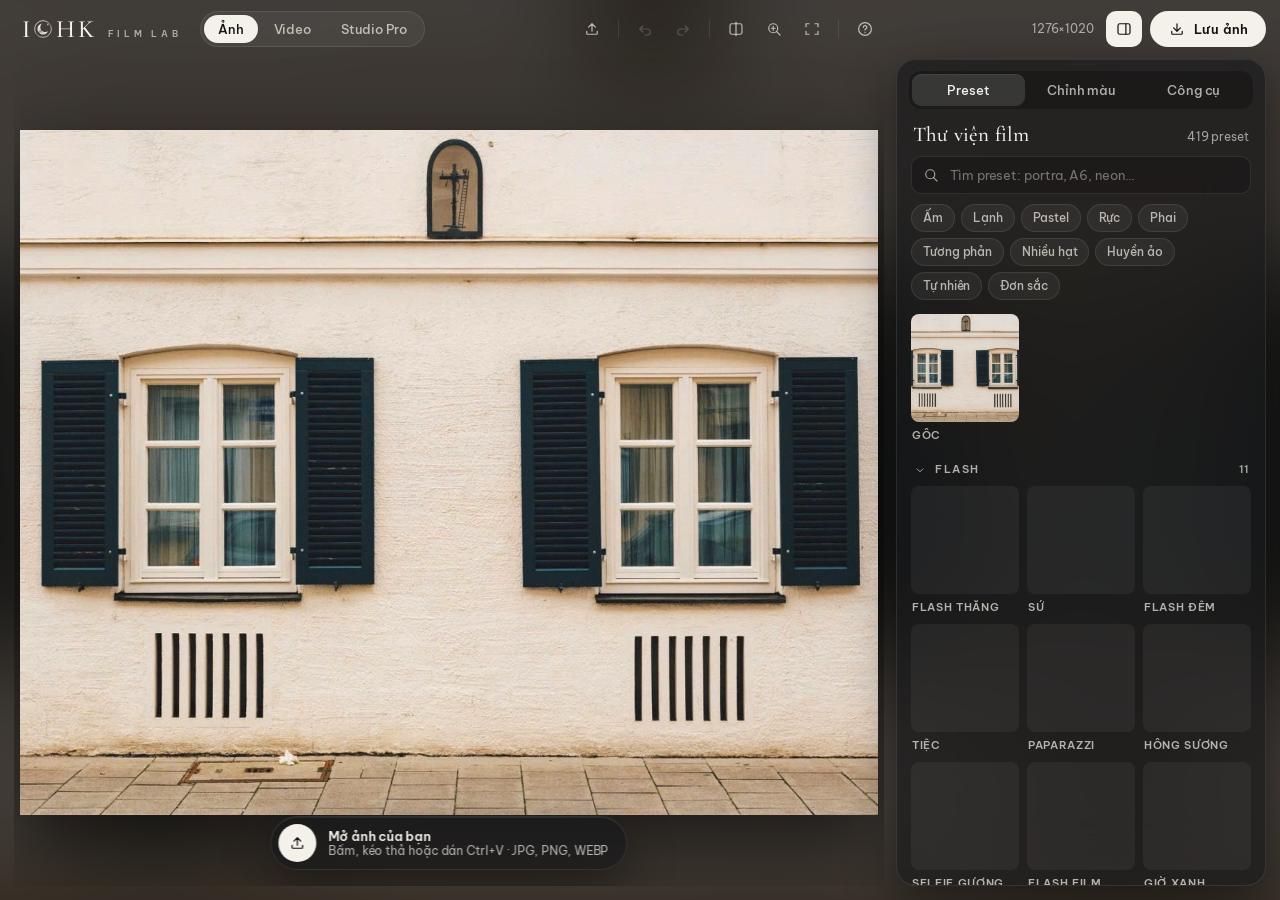
==== commit 0f1406d0: "AI miễn phí trên máy: Xoá vật thể (MI-GAN), Phóng to nét x2/x4 (Real-ESRGAN) Co-Authored-By: Claude " ====
--- a/index.html
+++ b/index.html
@@ -409,6 +409,7 @@
   <symbol id="i-book" viewBox="0 0 24 24"><path d="M7 4h10v16l-5-3.5L7 20z"/></symbol>
   <symbol id="i-wand" viewBox="0 0 24 24"><path d="M5 19L15.5 8.5M14 4.5v2.5M19.5 10h-2.5M18 6l-1.6 1.6M11 7l1.2 1.2"/></symbol>
   <symbol id="i-close" viewBox="0 0 24 24"><path d="M6 6l12 12M18 6L6 18"/></symbol>
+  <symbol id="i-t-erase" viewBox="0 0 24 24"><path d="M8.5 19.5h11M4.6 14.9l9.2-9.2a2 2 0 0 1 2.8 0l2.7 2.7a2 2 0 0 1 0 2.8L12.5 18a5 5 0 0 1-3.5 1.5H8.5L4.6 15.6a.5.5 0 0 1 0-.7zM9.5 9.9l5.6 5.6" fill="none" stroke="currentColor" stroke-width="1.6" stroke-linecap="round" stroke-linejoin="round"/></symbol>
   <symbol id="i-t-fx2" viewBox="0 0 24 24"><path d="M4 20 14.5 9.5M13 6.5l1-3 1 3 3 1-3 1-1 3-1-3-3-1zM18.5 13l.6 1.6 1.6.6-1.6.6-.6 1.6-.6-1.6-1.6-.6 1.6-.6zM7.5 3.5l.5 1.3 1.3.5-1.3.5-.5 1.3-.5-1.3-1.3-.5 1.3-.5z" fill="none" stroke="currentColor" stroke-width="1.6" stroke-linecap="round" stroke-linejoin="round"/></symbol>
   <symbol id="i-t-flash" viewBox="0 0 24 24"><path d="M13.5 2.8 5.5 13.2h5.6l-1.6 8 8-10.4h-5.6z"/></symbol>
   <symbol id="i-t-crop" viewBox="0 0 24 24"><path d="M7 3v14h14M3 7h14v14"/></symbol>
@@ -1884,7 +1885,7 @@
   isSample=sample;
   if(!sample&&!presetTouched&&state.presetId===DEF_PRESET){state.presetId="none";state.params=Object.assign({},NEUTRAL);state.mix=Z9.slice();state.strength=100;
     document.querySelectorAll(".tile").forEach(t=>t.setAttribute("aria-pressed",String(t.dataset.id==="none")));}
-  fullSrc=scaled(src,capSize(src));srcStamp++;
+  fullSrc=scaled(src,capSize(src));srcStamp++;SRCS=[fullSrc];state.srcV=0;ER.strokes=[];
   skinBase=scaled(fullSrc,800);aiSrc=scaled(fullSrc,1280);
   resetZoom();setPrevRes(prevTarget());
   if(!refThumb){const s=Math.min(origPrev.width,origPrev.height),t=document.createElement("canvas");t.width=t.height=TH;
@@ -2051,6 +2052,7 @@
     if(dragging&&W*H>2600000)render(prevTex,W>>1,H>>1,e);else render(prevTex,W,H,e);img=glc;}
   const cut=state.ai.bg==="remove"&&aiData?geoPrev:null;
   composeTo(vctx,img,W,H,fr,{date:e?e.date:0,overlays:!comparing,preview:true,cutout:cut});
+  drawEraseOverlay(vctx,fr);
   if(split&&!comparing){const sx=Math.round(W*splitX);vctx.save();vctx.beginPath();vctx.rect(fr.x,fr.y,sx,H);vctx.clip();vctx.drawImage(geoOrig,fr.x,fr.y);vctx.restore();}
   if(act&&act.type==="brush"&&MASKK.has(act.op.k)&&act.outPts.length){const r=brushROut(),o=mk(W,H);o.x.fillStyle="#f2a33a";
     for(let i=0;i<act.outPts.length;i+=2){o.x.beginPath();o.x.arc(act.outPts[i]*W,act.outPts[i+1]*H,r*0.85,0,Math.PI*2);o.x.fill();}
@@ -2087,11 +2089,12 @@
 }
 
 /* ---------- History ---------- */
-function snap(){return JSON.stringify({presetId:state.presetId,strength:state.strength,params:state.params,mix:state.mix,geo:state.geo,opsLen:state.opsLen,overlays:state.overlays,frame:state.frame,ai:state.ai,fx2:state.fx2});}
+function snap(){return JSON.stringify({presetId:state.presetId,strength:state.strength,params:state.params,mix:state.mix,geo:state.geo,opsLen:state.opsLen,overlays:state.overlays,frame:state.frame,ai:state.ai,fx2:state.fx2,srcV:state.srcV});}
 function restore(i){
   const o=JSON.parse(history[i]),oo=state.opsLen,oa=JSON.stringify(state.ai),og=JSON.stringify(state.geo),ok=rsKey();
   state.presetId=o.presetId;state.strength=o.strength;state.params=o.params;state.mix=o.mix;
   state.geo=o.geo||Object.assign({},GEO0);state.opsLen=o.opsLen||0;state.overlays=o.overlays||[];state.frame=o.frame||"none";state.ai=o.ai||Object.assign({},AI0);state.fx2=Object.assign({},FX0,o.fx2||{});
+  {const sv=o.srcV||0;if(sv!==state.srcV&&SRCS[sv]){state.srcV=sv;swapSource(SRCS[sv]);}}
   if(state.opsLen!==oo||JSON.stringify(state.ai)!==oa||rsKey()!==ok)retDirty=true;if(JSON.stringify(state.geo)!==og){geoDirty=true;if(tool==="crop")cropDraft=state.geo.crop?Object.assign({},state.geo.crop):{x:0,y:0,w:1,h:1};}
   if(selId&&!state.overlays.some(o=>o.id===selId))selId=null;
   document.querySelectorAll(".tile").forEach(t=>t.setAttribute("aria-pressed",String(t.dataset.id===state.presetId)));
@@ -2768,7 +2771,9 @@
   return box;}
 function fxAiPanel(){const w=el("div"),F=state.fx2,redo=()=>{retDirty=true;schedule();},deb=(fn,ms)=>{let t;return v=>{fn(v);clearTimeout(t);t=setTimeout(redo,ms||80);};};
   const ch=(k,v,after)=>{F[k]=v;redo();pushHistory();renderToolUI();if(after)after();};
-  const a=sec("Làm nét AI");a.appendChild(chipRow([[0,"Tắt"],[40,"Nhẹ"],[70,"Vừa"],[100,"Mạnh"]],[0,40,70,100].includes(F.enh)?F.enh:-1,v=>ch("enh",v)));
+  w.appendChild(upscaleSec());
+  const er=sec("Xoá vật thể AI");const rr=el("div","btnrow");rr.appendChild(btn("Mở công cụ Xoá vật thể","",()=>setTool("erase")));er.appendChild(rr);er.appendChild(hint("Tô lên người qua đường, vật thừa, chữ… AI tự vẽ lại nền phía sau."));w.appendChild(er);
+  const a=sec("Tự chỉnh AI");a.appendChild(chipRow([[0,"Tắt"],[40,"Nhẹ"],[70,"Vừa"],[100,"Mạnh"]],[0,40,70,100].includes(F.enh)?F.enh:-1,v=>ch("enh",v)));
   if(F.enh>0)a.appendChild(sld("Mức làm nét",0,100,F.enh,deb(v=>{F.enh=v;}),()=>pushHistory()));
   a.appendChild(hint("Tự cân sáng, khử ám màu, tăng chi tiết và độ nét vừa đủ. Dùng cho ảnh tối, ảnh mờ, ảnh tải từ mạng xã hội về."));w.appendChild(a);
   const b=sec("Đèn rọi AI");b.appendChild(chipRow([["none","Tắt"],["white","Trắng"],["warm","Ấm"],["pink","Hồng"],["violet","Tím"],["blue","Xanh"],["dual","Hai màu"]],F.spot,v=>ch("spot",v)));
@@ -2897,7 +2902,7 @@
 }
 
 function fxCta(){const b=document.createElement("button");b.type="button";b.className=desk?"fxcta":"tool fxcta";
-  b.innerHTML=desk?'<b>✦ Hiệu ứng AI</b><span>Phong cách AI, Bling, VHS, Đèn rọi, Thay trời, Ảnh động 3D…</span>':"✦ Hiệu ứng AI";
+  b.innerHTML=desk?'<b>✦ Hiệu ứng AI</b><span>Phong cách AI, Bling, VHS, Xoá vật thể, Phóng to nét x4, Đèn rọi, Thay trời…</span>':"✦ Hiệu ứng AI";
   b.onclick=()=>{if(desk){const t=document.querySelector('[data-dm=tools]');if(t)t.click();}else{const t=document.querySelector('[data-mt=edit]');if(t)t.click();}setTool("fx2");};return b;}
 /* Trend đợt 2: các nhóm bộ lọc phổ biến trên app ảnh trend (công thức tự làm) */
 (function(){const T=(id,name,moods,desc,p)=>PRESETS.push(D(id,name,"trend",moods,desc,p));
@@ -2923,8 +2928,97 @@
 T("tr_forest","Forest","cool natural","Rừng: xanh lá đậm và mát, bóng xanh rêu.",{contrast:12,temp:-6,tint:-14,saturation:-4,shHue:150,shAmt:24,hiHue:70,hiAmt:10,vignette:16});
 })();
 
+/* ---------- AI chạy trên máy: Xoá vật thể (MI-GAN) & Phóng to nét x2/x4 (Real-ESRGAN) ----------
+   Mô hình tải về trình duyệt ở lần dùng đầu, lưu vào bộ nhớ đệm; ảnh không rời khỏi máy.
+   Mỗi lần xoá hoặc phóng to tạo ra một ảnh gốc mới trong SRCS, hoàn tác được qua state.srcV. */
+let SRCS=[];state.srcV=0;
+const AI_BASES=["models/","https://khoimr11.github.io/Iohk-App/models/"];
+const ORT_URL="https://cdn.jsdelivr.net/npm/onnxruntime-web@1.20.1/dist/";
+const TF_URL="https://cdn.jsdelivr.net/npm/@tensorflow/tfjs@4.22.0/dist/tf.min.js";
+const UPS_URL="https://cdn.jsdelivr.net/npm/@plotdb/upscaler@0.0.5/index.min.js";
+const loadedJs={};
+function loadJs(u){return loadedJs[u]||(loadedJs[u]=new Promise((res,rej)=>{const s=document.createElement("script");s.src=u;s.crossOrigin="anonymous";s.onload=res;s.onerror=()=>{delete loadedJs[u];rej(new Error("load "+u));};document.head.appendChild(s);}));}
+async function aiFetch(rel,onP){
+  let cache=null;try{cache=await caches.open("iohk-models-v1");}catch(e){}
+  for(const b of AI_BASES){const u=new URL(b+rel,location.href).href;
+    try{if(cache){const hit=await cache.match(u);if(hit)return await hit.arrayBuffer();}
+      const r=await fetch(u);if(!r.ok)continue;const total=+r.headers.get("content-length")||0;
+      let buf;if(r.body&&total&&onP){const rd=r.body.getReader(),parts=[];let got=0;for(;;){const {done,value}=await rd.read();if(done)break;parts.push(value);got+=value.length;onP(got/total);}
+        buf=new Uint8Array(got);let o=0;parts.forEach(p=>{buf.set(p,o);o+=p.length;});buf=buf.buffer;}else buf=await r.arrayBuffer();
+      if(cache)try{await cache.put(u,new Response(buf.slice(0),{headers:{"content-type":"application/octet-stream"}}));}catch(e){}
+      return buf;}catch(e){}}
+  throw new Error("model "+rel);}
+async function aiBase(rel){for(const b of AI_BASES){const u=new URL(b+rel,location.href).href;try{const r=await fetch(u,{method:"HEAD"});if(r.ok)return new URL(b,location.href).href.replace(/\/$/,"");}catch(e){}}throw new Error("base "+rel);}
+
+function swapSource(c){fullSrc=c;srcStamp++;skinBase=scaled(fullSrc,800);aiSrc=scaled(fullSrc,1280);setPrevRes(prevTarget());fxThumbs={k:"",m:{}};
+  const si=$("sizeInfo");if(si)si.textContent=fullSrc.width+"×"+fullSrc.height;schedule();}
+function pushSource(c){SRCS.length=state.srcV+1;SRCS.push(c);if(SRCS.length>8){SRCS[1]=null;}state.srcV=SRCS.length-1;swapSource(c);pushHistory();}
+
+/* ---------- Xoá vật thể ---------- */
+let ER={strokes:[],cur:null,busy:false,msg:""},migan=null;
+function eraseDown(p){if(ER.busy)return false;const s=outToSrc(p.u,p.v,geoInfo);ER.cur={o:[p.u,p.v],s:[s[0],s[1]],r:brushROut(),rs:brushROut()/geoInfo.s/geoInfo.W0};ER.strokes.push(ER.cur);schedule();return true;}
+function eraseMove(p){if(!ER.cur)return;const u=Math.max(0,Math.min(1,p.u)),v=Math.max(0,Math.min(1,p.v)),s=outToSrc(u,v,geoInfo);ER.cur.o.push(u,v);ER.cur.s.push(s[0],s[1]);schedule();}
+function eraseUp(){if(ER.cur){ER.cur=null;renderToolUI();if(!desk)drawerMin(false);}}
+function strokePath(x,pts,W,H){x.beginPath();x.moveTo(pts[0]*W,pts[1]*H);for(let i=2;i<pts.length;i+=2)x.lineTo(pts[i]*W,pts[i+1]*H);if(pts.length===2)x.lineTo(pts[0]*W+0.01,pts[1]*H);}
+function drawEraseOverlay(x,fr){if(tool!=="erase"||!ER.strokes.length)return;const W=imgRect.w,H=imgRect.h,o=mk(W,H);o.x.lineCap="round";o.x.lineJoin="round";o.x.strokeStyle="#ff3b6b";
+  ER.strokes.forEach(st=>{o.x.lineWidth=st.r*2;strokePath(o.x,st.o,W,H);o.x.stroke();});x.save();x.globalAlpha=0.5;x.drawImage(o.c,fr.x,fr.y);x.restore();}
+async function getMigan(onP){if(migan)return migan;
+  await loadJs(ORT_URL+"ort.wasm.min.js");ort.env.wasm.wasmPaths=ORT_URL;ort.env.wasm.numThreads=self.crossOriginIsolated?Math.min(4,navigator.hardwareConcurrency||2):1;
+  const buf=await aiFetch("migan_pipeline_v2.onnx",onP);migan=await ort.InferenceSession.create(buf,{executionProviders:["wasm"],graphOptimizationLevel:"all"});return migan;}
+async function runErase(){if(ER.busy||!ER.strokes.length||!fullSrc)return;ER.busy=true;ER.msg="Đang tải mô hình AI (lần đầu khoảng 28 MB)…";renderToolUI();
+  try{const s=await getMigan(f=>{const m="Đang tải mô hình AI… "+Math.round(f*100)+"%";if(m!==ER.msg){ER.msg=m;const n=$("erMsg");if(n)n.textContent=m;}});
+    ER.msg="Đang xoá…";renderToolUI();await new Promise(r=>setTimeout(r,30));
+    const src=fullSrc,W=src.width,H=src.height,mm=mk(W,H);mm.x.fillStyle="#fff";mm.x.fillRect(0,0,W,H);mm.x.strokeStyle="#000";mm.x.lineCap="round";mm.x.lineJoin="round";
+    ER.strokes.forEach(st=>{mm.x.lineWidth=st.rs*W*2*1.15;strokePath(mm.x,st.s,W,H);mm.x.stroke();});
+    const id=src.getContext?src.getContext("2d",{willReadFrequently:true}).getImageData(0,0,W,H):(()=>{const t=mk(W,H);t.x.drawImage(src,0,0);return t.x.getImageData(0,0,W,H);})();
+    const md=mm.x.getImageData(0,0,W,H).data,n=W*H,img=new Uint8Array(3*n),mask=new Uint8Array(n),d=id.data;
+    for(let i=0;i<n;i++){img[i]=d[i*4];img[n+i]=d[i*4+1];img[2*n+i]=d[i*4+2];mask[i]=md[i*4]>127?255:0;}
+    const t0=performance.now(),out=await s.run({image:new ort.Tensor("uint8",img,[1,3,H,W]),mask:new ort.Tensor("uint8",mask,[1,1,H,W])});
+    const r=out.result||out[s.outputNames[0]],rd=r.data,oc=mk(W,H),od=oc.x.createImageData(W,H);
+    for(let i=0;i<n;i++){od.data[i*4]=rd[i];od.data[i*4+1]=rd[n+i];od.data[i*4+2]=rd[2*n+i];od.data[i*4+3]=255;}oc.x.putImageData(od,0,0);
+    window.__eraseMs=performance.now()-t0;ER.strokes=[];ER.msg="";pushSource(oc.c);toast("Đã xoá vật thể");}
+  catch(err){ER.msg="";toast("Chưa xoá được: không tải được mô hình AI. Kiểm tra mạng rồi thử lại.");if(window.console)console.error(err);}
+  finally{ER.busy=false;renderToolUI();}}
+function erasePanel(){if(!ER.sized){ER.sized=1;if(brush.size<30)brush.size=30;}const box=el("div");const s=sec("Xoá vật thể AI");
+  s.appendChild(hint("Tô kín vật thể, người qua đường hoặc chữ cần xoá rồi bấm Xoá. AI tự vẽ lại phần nền phía sau. Tô rộng hơn vật thể một chút cho sạch."));
+  s.appendChild(sld("Cỡ cọ",3,100,brush.size,v=>{brush.size=v;},()=>{}));
+  const r=el("div","btnrow"),go=btn(ER.busy?"Đang xử lý…":"Xoá vùng đã tô","primary",runErase);go.disabled=ER.busy||!ER.strokes.length;
+  const clr=btn("Tô lại","",()=>{ER.strokes=[];schedule();renderToolUI();});clr.disabled=ER.busy||!ER.strokes.length;r.append(clr,go);s.appendChild(r);
+  const m=el("p","note",ER.msg||(ER.strokes.length?"Đã tô "+ER.strokes.length+" nét.":"Chưa tô vùng nào."));m.id="erMsg";s.appendChild(m);
+  s.appendChild(hint("Chạy ngay trên máy, ảnh không gửi đi đâu. Lần đầu cần tải mô hình khoảng 28 MB, những lần sau dùng ngay. Bấm Hoàn tác để lấy lại ảnh trước khi xoá."));
+  box.appendChild(s);return box;}
+
+/* ---------- Phóng to nét AI x2 / x4 ---------- */
+let UP={busy:false,msg:"",net:null};
+const TFW_URL="https://cdn.jsdelivr.net/npm/@tensorflow/tfjs-backend-wasm@4.22.0/dist/";
+async function tfBackend(){let ok=false;try{ok=await tf.setBackend("webgl");await tf.ready();}catch(e){ok=false;}
+  if(ok&&tf.getBackend()==="webgl")return "webgl";
+  try{await loadJs(TFW_URL+"tf-backend-wasm.min.js");tf.wasm.setWasmPaths(TFW_URL);if(self.crossOriginIsolated===false&&tf.env().set)tf.env().set("WASM_HAS_MULTITHREAD_SUPPORT",false);
+    ok=await tf.setBackend("wasm");await tf.ready();if(ok)return "wasm";}catch(e){}
+  await tf.setBackend("cpu");return "cpu";}
+async function getUpscaler(){if(UP.net)return UP.net;await loadJs(TF_URL);await loadJs(UPS_URL);UP.be=await tfBackend();
+  const base=await aiBase("realesrgan/general_fast-64/model.json");const up=new WebUpscaler({modelType:"realesrgan",model:"general_fast",tileSize:64,overlap:12,modelBaseUrl:base,backend:null});
+  await up.warmup();UP.net=up;return up;}
+function upTarget(scale){if(!fullSrc)return null;const W=fullSrc.width,H=fullSrc.height,T=Math.min(capSize({width:W*scale,height:H*scale}),Math.max(W,H)*scale);return {W,H,T,ok:T>Math.max(W,H)*1.15};}
+async function runUpscale(scale){if(UP.busy||!fullSrc)return;const tg=upTarget(scale);if(!tg.ok){toast("Ảnh đã ở cỡ lớn nhất máy này xử lý được");return;}
+  UP.busy=true;UP.msg="Đang tải mô hình AI…";renderToolUI();
+  const setMsg=m=>{UP.msg=m;const n=$("upMsg");if(n)n.textContent=m;};
+  try{const up=await getUpscaler();const {W,H,T}=tg,L=Math.max(W,H),k=Math.min(1,1024/L,Math.sqrt(0.98e6/(W*H))),iw=Math.max(16,Math.round(W*k)),ih=Math.max(16,Math.round(H*k));
+    const inp=mk(iw,ih);inp.x.imageSmoothingQuality="high";inp.x.drawImage(fullSrc,0,0,iw,ih);setMsg("Đang làm nét… 0%");
+    const t0=performance.now(),res=await up.upscaleImageData(inp.x.getImageData(0,0,iw,ih),{onProgress:p=>setMsg("Đang làm nét… "+Math.round(p)+"%")});
+    const big=mk(res.width,res.height);big.x.putImageData(res instanceof ImageData?res:new ImageData(new Uint8ClampedArray(res.data),res.width,res.height),0,0);
+    const s=T/L,ow=Math.round(W*s),oh=Math.round(H*s),out=mk(ow,oh);out.x.imageSmoothingQuality="high";out.x.drawImage(big.c,0,0,ow,oh);
+    window.__upMs=performance.now()-t0;pushSource(out.c);toast("Đã phóng to "+W+"×"+H+" → "+ow+"×"+oh);UP.msg="";}
+  catch(err){UP.msg="";toast("Chưa làm nét được: không tải được mô hình AI. Kiểm tra mạng rồi thử lại.");if(window.console)console.error(err);}
+  finally{UP.busy=false;renderToolUI();}}
+function upscaleSec(){const s=sec("Phóng to nét AI");const t2=upTarget(2),t4=upTarget(4);
+  if(fullSrc)s.appendChild(hint("Ảnh hiện tại "+fullSrc.width+"×"+fullSrc.height+". AI vẽ lại chi tiết khi phóng to, hợp với ảnh mờ, ảnh nhỏ tải từ Instagram, TikTok, Zalo."));
+  const r=el("div","btnrow"),b2=btn("Nét x2","",()=>runUpscale(2)),b4=btn("Nét x4","primary",()=>runUpscale(4));
+  [b2,b4].forEach((b,i)=>{const t=i?t4:t2;b.disabled=UP.busy||!t||!t.ok;});r.append(b2,b4);s.appendChild(r);
+  const m=el("p","note",UP.msg||(t2&&!t2.ok?"Ảnh đã đủ lớn, dùng Tự chỉnh AI để tăng nét.":"Lần đầu tải mô hình khoảng 2,5 MB. Máy yếu có thể mất vài chục giây. Hoàn tác được."));m.id="upMsg";s.appendChild(m);return s;}
+
 /* ---------- Tool UI ---------- */
-const TOOLS=[["flash","Flash"],["fx2","Hiệu ứng AI"],["crop","Cắt & xoay"],["beauty","Làm đẹp"],["reshape","Nắn dáng"],["blur","Mosaic & mờ"],["draw","Vẽ"],["text","Chữ"],["sticker","Sticker"],["frame","Khung"],["ai","Nền AI"],["collage","Ghép ảnh"]];
+const TOOLS=[["flash","Flash"],["fx2","Hiệu ứng AI"],["erase","Xoá vật thể"],["crop","Cắt & xoay"],["beauty","Làm đẹp"],["reshape","Nắn dáng"],["blur","Mosaic & mờ"],["draw","Vẽ"],["text","Chữ"],["sticker","Sticker"],["frame","Khung"],["ai","Nền AI"],["collage","Ghép ảnh"]];
 const BRUSH_T=new Set(["beauty","reshape","blur"]);
 const COLORS=["#ffffff","#111111","#f2a33a","#ff4d5e","#ff8fc7","#7a5cff","#3ec9ff","#5fe08a","#ffe45c"];
 const LIPS=["#c2334d","#e0566f","#a8323e","#d9776b","#8e2a4f","#f08a8a"];
@@ -2957,6 +3051,7 @@
       btn("Áp dụng","primary",()=>{setTool(null);toast("Đã cắt ảnh");}));box.append(r2,hint("Kéo khung trên ảnh để chọn vùng giữ lại. Kéo bốn góc để đổi cỡ."));
   }
   else if(t==="fx2"){box.appendChild(fxPanel());}
+  else if(t==="erase"){box.appendChild(erasePanel());}
   else if(t==="flash"){
     const A=state.ai,P=state.params,list=PRESETS.filter(p=>p.fam==="flash");
     const s0=sec("Flash AI"),relit=()=>{clearTimeout(bT);bT=setTimeout(()=>{retDirty=true;schedule();},70);};
@@ -3139,7 +3234,8 @@
 stage.addEventListener("pointerdown",e=>{
   if(!tool||handMode||!origPrev||tool==="crop"||tool==="frame"||tool==="ai")return;if(e.target.closest&&e.target.closest("#cropBox,#split"))return;if(!e.isPrimary)return;
   const p=evOut(e),inside=p.u>=0&&p.u<=1&&p.v>=0&&p.v<=1;
-  if(!desk&&(BRUSH_T.has(tool)||tool==="draw")&&inside)drawerMin(true);
+  if(!desk&&(BRUSH_T.has(tool)||tool==="draw"||tool==="erase")&&inside)drawerMin(true);
+  if(tool==="erase"){if(!inside)return;takeP(e);rebuildPrev();if(eraseDown(p))act={type:"erase"};return;}
   if(BRUSH_T.has(tool)){if(!inside)return;takeP(e);rebuildPrev();
     const k=brushKind(),src=outToSrc(p.u,p.v,geoInfo),op={k,p:[src[0],src[1]],r:brushROut()/geoInfo.s/geoInfo.W0,s:k==="heal"?1:brush.strength/100};if(k==="lips")op.c=brush.lip;
     act={type:"brush",op,last:p,prevOut:[p.u,p.v],outPts:[],cloned:false};stepLive(op,p);
@@ -3151,18 +3247,20 @@
     else if(selId){selId=null;renderToolUI();schedule();}}
 },true);
 stage.addEventListener("pointermove",e=>{
-  if(tool&&BRUSH_T.has(tool)&&!handMode&&e.pointerType==="mouse"&&geoPrev){const c=$("bcur"),p=evOut(e),d=brushROut()*2*p.k;c.hidden=false;c.style.width=d+"px";c.style.height=d+"px";c.style.left=e.clientX+"px";c.style.top=e.clientY+"px";}
+  if(tool&&(BRUSH_T.has(tool)||tool==="erase")&&!handMode&&e.pointerType==="mouse"&&geoPrev){const c=$("bcur"),p=evOut(e),d=brushROut()*2*p.k;c.hidden=false;c.style.width=d+"px";c.style.height=d+"px";c.style.left=e.clientX+"px";c.style.top=e.clientY+"px";}
   if(!act)return;e.stopPropagation();const p=evOut(e);
   if(act.type==="brush"){const op=act.op;act.last=p;if(op.k==="bloat"||op.k==="pinch")return;
     const W=geoPrev.width,H=geoPrev.height,prev=act.prevOut;
     if(Math.hypot((p.u-prev[0])*W,(p.v-prev[1])*H)<Math.max(2,brushROut()*0.18))return;
     act.prevOut=[p.u,p.v];const s=outToSrc(Math.max(0,Math.min(1,p.u)),Math.max(0,Math.min(1,p.v)),geoInfo);op.p.push(s[0],s[1]);stepLive(op,p);}
+  else if(act.type==="erase")eraseMove(p);
   else if(act.type==="draw"){act.it.pts.push(p.u,p.v);schedule();}
   else if(act.type==="move"){act.it.x=Math.max(0,Math.min(1,act.x0+(p.u-act.u0)));act.it.y=Math.max(0,Math.min(1,act.y0+(p.v-act.v0)));act.moved=true;schedule();}
 },true);
 function actEnd(e){
   if(!act)return;e.stopPropagation();clearInterval(holdTimer);
   if(act.type==="brush")commitOp(act.op);
+  else if(act.type==="erase")eraseUp();
   else if(act.type==="draw"){if(act.it.pts.length<4)act.it.pts.push(act.it.pts[0]+0.001,act.it.pts[1]);pushHistory();}
   else if(act.type==="move"&&act.moved)pushHistory();
   act=null;schedule();
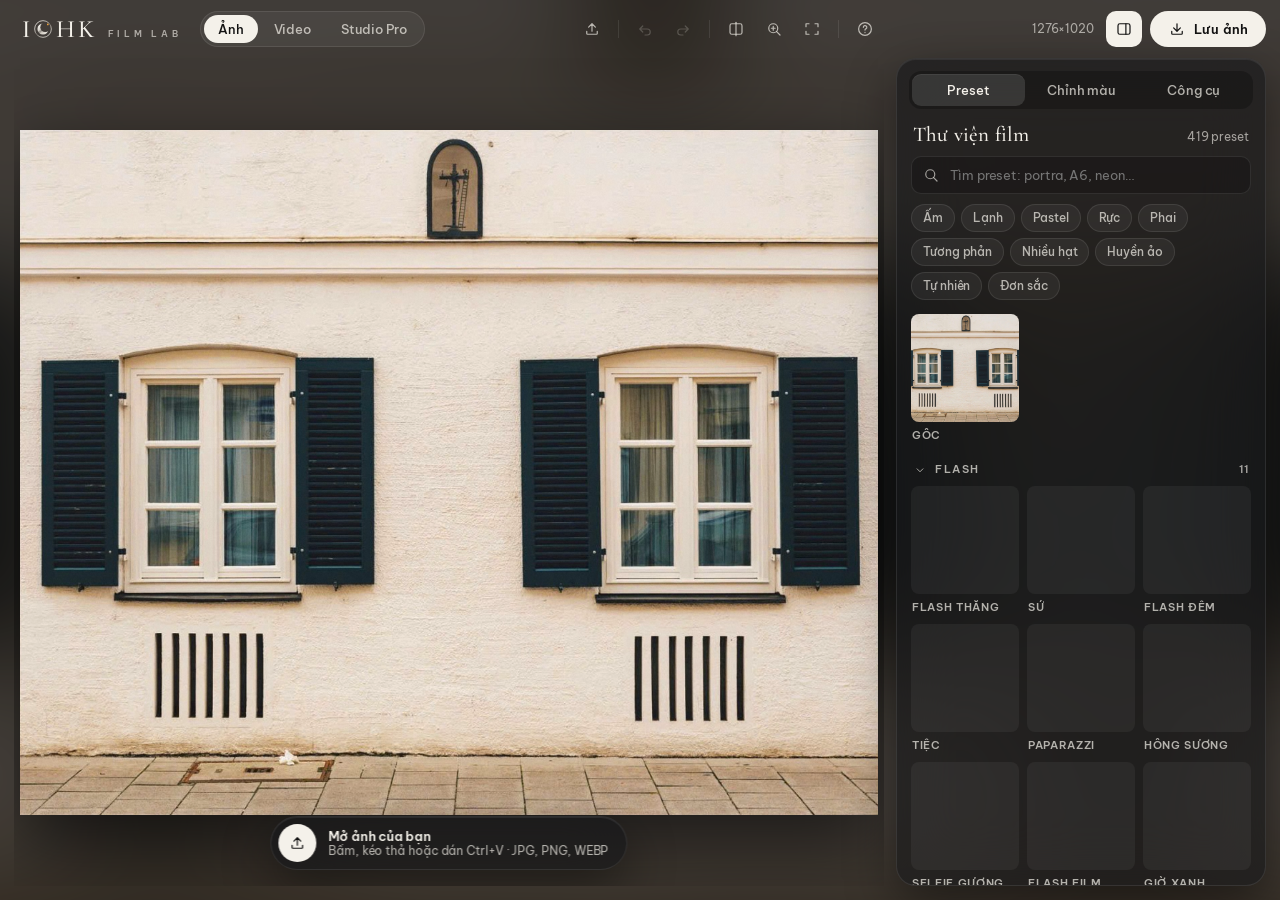
==== commit c29cd5f9: "Ảnh: nhập LUT .cube, chép/dán chỉnh, áp hàng loạt và cỡ xuất Instagram - LUT .cube (LUT_3D_SIZE, LUT" ====
--- a/index.html
+++ b/index.html
@@ -385,6 +385,20 @@
 details.fold[open] summary::before{transform:rotate(45deg)}
 details.fold>.tpane-in{margin-top:10px}
 @media (prefers-reduced-motion:reduce){*{transition:none!important;animation:none!important}}
+/* LUT, chép chỉnh, áp hàng loạt */
+.recipe .lutamt{margin-top:-4px}
+.mine button[aria-pressed="true"]{color:var(--accent)}
+.batch .bbox{width:min(720px,100%);max-height:100%;overflow:auto;display:flex;flex-direction:column;gap:12px;padding:18px;border-radius:20px;box-sizing:border-box}
+.batch h2{margin:0;font:600 24px/1.2 var(--font-display)}
+.batch p{margin:0;color:var(--muted);font-size:12.5px;text-align:left;max-width:none}
+.btray{display:grid;grid-template-columns:repeat(auto-fill,minmax(96px,1fr));gap:8px;max-height:46dvh;overflow:auto}
+.bthumb{position:relative;display:flex;flex-direction:column;gap:4px;padding:6px;border-radius:10px;background:var(--well)}
+.bthumb img{width:100%;aspect-ratio:1;object-fit:cover;border-radius:6px;box-shadow:none;max-height:none}
+.bthumb span{font-size:11px;color:var(--muted);white-space:nowrap;overflow:hidden;text-overflow:ellipsis}
+.bthumb button{position:absolute;top:10px;right:10px;font-size:11px;padding:2px 7px;border-radius:6px;background:rgba(10,10,11,.78);color:var(--fg)}
+.bthumb.ok{outline:1px solid rgba(233,180,92,.7)}
+.bthumb.err{outline:1px solid #ff8f7a}
+.batch .bmsg{color:var(--fg)}
 </style>
 </head>
 <body>
@@ -1187,7 +1201,8 @@
 
 /* ---------- WebGL engine ---------- */
 const glc = document.createElement("canvas");
-const gl = glc.getContext("webgl",{preserveDrawingBuffer:true,alpha:false,antialias:false,premultipliedAlpha:false});
+const GLOPT={preserveDrawingBuffer:true,alpha:false,antialias:false,premultipliedAlpha:false};
+const gl = glc.getContext("webgl2",GLOPT)||glc.getContext("webgl",GLOPT);
 const VS = "attribute vec2 p;varying vec2 v;void main(){v=p*0.5+0.5;gl_Position=vec4(p,0.0,1.0);}";
 const HEAD = "#ifdef GL_FRAGMENT_PRECISION_HIGH\nprecision highp float;\n#else\nprecision mediump float;\n#endif\nvarying vec2 v;float luma(vec3 c){return dot(c,vec3(0.2126,0.7152,0.0722));}\n";
 const FS_COLOR = HEAD+`
@@ -1279,7 +1294,7 @@
 let PR=null, maxTex=4096;
 function initGL(){
   if(!gl) throw new Error("no webgl");
-  PR={color:program(FS_COLOR),bright:program(FS_BRIGHT),blur:program(FS_BLUR),comp:program(FS_COMP)};
+  PR={color:program(FS_COLOR),bright:program(FS_BRIGHT),blur:program(FS_BLUR),comp:compProgram()};
   const buf=gl.createBuffer();gl.bindBuffer(gl.ARRAY_BUFFER,buf);
   gl.bufferData(gl.ARRAY_BUFFER,new Float32Array([-1,-1,1,-1,-1,1,1,1]),gl.STATIC_DRAW);
   gl.enableVertexAttribArray(0);gl.vertexAttribPointer(0,2,gl.FLOAT,false,0,0);
@@ -1335,9 +1350,82 @@
   gl.uniform1f(k.u.u_gsize,e.grainSize/100);gl.uniform1f(k.u.u_leak,e.leak/100);gl.uniform1f(k.u.u_aspect,W/H);
   gl.uniform1f(k.u.u_lofi,e.lofi/100);gl.uniform1f(k.u.u_chroma,e.chroma/100);
   gl.uniform1f(k.u.u_flash,fl/100);gl.uniform1f(k.u.u_glow,needGlow?gw/100:0);gl.uniform2f(k.u.u_fc,FLASH_C[0],FLASH_C[1]);
-  gl.uniform1f(k.u.u_seed,seed);gl.uniform2f(k.u.u_res,W,H);
+  gl.uniform1f(k.u.u_seed,seed);gl.uniform2f(k.u.u_res,W,H);lutBind(k,e);
   gl.drawArrays(gl.TRIANGLE_STRIP,0,4);
 }
+
+/* ---------- LUT .cube: parse, store (IndexedDB, chung cho Ảnh và Video), áp ở cuối pipeline ----------
+   WebGL2: LUT là texture 3D (RGB16F, nội suy ba chiều trên GPU). WebGL1: LUT xếp ô thành texture 2D, nội suy tay theo kênh xanh dương. */
+const LUT3D=typeof WebGL2RenderingContext!=="undefined"&&gl instanceof WebGL2RenderingContext;
+let lutUse3D=LUT3D;
+const LUT_DECL3=`precision highp sampler3D;uniform sampler3D u_lut3;uniform float u_lutAmt;uniform vec3 u_lutMin,u_lutMax;
+vec3 lutApply(vec3 c){vec3 x=clamp((c-u_lutMin)/max(u_lutMax-u_lutMin,vec3(1e-5)),0.0,1.0);float N=float(textureSize(u_lut3,0).x);return texture2D(u_lut3,(x*(N-1.0)+0.5)/N).rgb;}
+`;
+const LUT_DECL2=`uniform sampler2D u_lut2;uniform float u_lutAmt,u_lutN,u_lutCols;uniform vec2 u_lutSz;uniform vec3 u_lutMin,u_lutMax;
+vec3 lutTap(vec2 rg,float b){float row=floor((b+0.5)/u_lutCols);vec2 tile=vec2(b-row*u_lutCols,row);return texture2D(u_lut2,(tile*u_lutN+rg+0.5)/u_lutSz).rgb;}
+vec3 lutApply(vec3 c){vec3 x=clamp((c-u_lutMin)/max(u_lutMax-u_lutMin,vec3(1e-5)),0.0,1.0);vec3 s=x*(u_lutN-1.0);float b0=floor(s.b);float b1=min(b0+1.0,u_lutN-1.0);return mix(lutTap(s.rg,b0),lutTap(s.rg,b1),s.b-b0);}
+`;
+function compSource(decl){return FS_COMP.replace("void main(){",decl+"void main(){").replace("  float r=length((v-0.5)*vec2(u_aspect,1.0))","  if(u_lutAmt>0.001)c=mix(c,lutApply(clamp(c,0.0,1.0)),u_lutAmt);\n  float r=length((v-0.5)*vec2(u_aspect,1.0))");}
+const VS300="#version 300 es\nin vec2 p;out vec2 v;void main(){v=p*0.5+0.5;gl_Position=vec4(p,0.0,1.0);}";
+function to300(fs){return "#version 300 es\n"+fs.replace("varying vec2 v;","in vec2 v;out vec4 o_fc;").replace(/texture2D\(/g,"texture(").replace(/gl_FragColor/g,"o_fc");}
+function program300(fs){const p=gl.createProgram();gl.attachShader(p,compile(gl.VERTEX_SHADER,VS300));gl.attachShader(p,compile(gl.FRAGMENT_SHADER,to300(fs)));
+  gl.bindAttribLocation(p,0,"p");gl.linkProgram(p);if(!gl.getProgramParameter(p,gl.LINK_STATUS))throw new Error(gl.getProgramInfoLog(p));
+  const u={};const n=gl.getProgramParameter(p,gl.ACTIVE_UNIFORMS);for(let i=0;i<n;i++){const a=gl.getActiveUniform(p,i);u[a.name]=gl.getUniformLocation(p,a.name);}return {p,u};}
+function compProgram(){if(lutUse3D){try{return program300(compSource(LUT_DECL3));}catch(err){lutUse3D=false;if(window.console)console.warn("LUT 3D không dùng được, chuyển sang 2D",err);}}
+  return program(compSource(LUT_DECL2));}
+const LUTS=new Map();let lutDummyT=null,lutVer=0;const lutHooks=[];
+function lutDummy(){if(lutDummyT)return lutDummyT;const t=gl.createTexture();
+  if(lutUse3D){gl.bindTexture(gl.TEXTURE_3D,t);gl.texImage3D(gl.TEXTURE_3D,0,gl.RGBA8,1,1,1,0,gl.RGBA,gl.UNSIGNED_BYTE,new Uint8Array([0,0,0,255]));gl.texParameteri(gl.TEXTURE_3D,gl.TEXTURE_MIN_FILTER,gl.NEAREST);gl.texParameteri(gl.TEXTURE_3D,gl.TEXTURE_MAG_FILTER,gl.NEAREST);}
+  else{gl.bindTexture(gl.TEXTURE_2D,t);gl.texImage2D(gl.TEXTURE_2D,0,gl.RGBA,1,1,0,gl.RGBA,gl.UNSIGNED_BYTE,new Uint8Array([0,0,0,255]));gl.texParameteri(gl.TEXTURE_2D,gl.TEXTURE_MIN_FILTER,gl.NEAREST);gl.texParameteri(gl.TEXTURE_2D,gl.TEXTURE_MAG_FILTER,gl.NEAREST);}
+  return lutDummyT=t;}
+function lutUpload(L){const N=L.n,d=L.data,t=gl.createTexture();gl.pixelStorei(gl.UNPACK_FLIP_Y_WEBGL,false);
+  if(lutUse3D){gl.bindTexture(gl.TEXTURE_3D,t);gl.pixelStorei(gl.UNPACK_ALIGNMENT,1);gl.texImage3D(gl.TEXTURE_3D,0,gl.RGB16F,N,N,N,0,gl.RGB,gl.FLOAT,d);gl.pixelStorei(gl.UNPACK_ALIGNMENT,4);
+    [gl.TEXTURE_WRAP_S,gl.TEXTURE_WRAP_T,gl.TEXTURE_WRAP_R].forEach(w=>gl.texParameteri(gl.TEXTURE_3D,w,gl.CLAMP_TO_EDGE));gl.texParameteri(gl.TEXTURE_3D,gl.TEXTURE_MIN_FILTER,gl.LINEAR);gl.texParameteri(gl.TEXTURE_3D,gl.TEXTURE_MAG_FILTER,gl.LINEAR);}
+  else{const cols=Math.ceil(Math.sqrt(N)),rows=Math.ceil(N/cols),tw=N*cols,th=N*rows,px=new Uint8Array(tw*th*4);
+    for(let b=0;b<N;b++){const ox=(b%cols)*N,oy=Math.floor(b/cols)*N;for(let g=0;g<N;g++)for(let r=0;r<N;r++){const s=(r+g*N+b*N*N)*3,o=((oy+g)*tw+ox+r)*4;
+      px[o]=Math.round(Math.max(0,Math.min(1,d[s]))*255);px[o+1]=Math.round(Math.max(0,Math.min(1,d[s+1]))*255);px[o+2]=Math.round(Math.max(0,Math.min(1,d[s+2]))*255);px[o+3]=255;}}
+    gl.bindTexture(gl.TEXTURE_2D,t);gl.texImage2D(gl.TEXTURE_2D,0,gl.RGBA,tw,th,0,gl.RGBA,gl.UNSIGNED_BYTE,px);
+    gl.texParameteri(gl.TEXTURE_2D,gl.TEXTURE_MIN_FILTER,gl.LINEAR);gl.texParameteri(gl.TEXTURE_2D,gl.TEXTURE_MAG_FILTER,gl.LINEAR);gl.texParameteri(gl.TEXTURE_2D,gl.TEXTURE_WRAP_S,gl.CLAMP_TO_EDGE);gl.texParameteri(gl.TEXTURE_2D,gl.TEXTURE_WRAP_T,gl.CLAMP_TO_EDGE);
+    L.cols=cols;L.tw=tw;L.th=th;}
+  L.tex=t;return t;}
+function lutGet(id){const L=id?LUTS.get(id):null;if(L&&!L.tex)lutUpload(L);return L||null;}
+function lutBind(k,e){const L=e&&e.lutId?lutGet(e.lutId):null,amt=L?Math.max(0,Math.min(1,(e.lutAmt==null?100:e.lutAmt)/100)):0;
+  gl.uniform1f(k.u.u_lutAmt,amt);gl.activeTexture(gl.TEXTURE2);
+  if(lutUse3D){gl.bindTexture(gl.TEXTURE_3D,amt?L.tex:lutDummy());gl.uniform1i(k.u.u_lut3,2);}
+  else{gl.bindTexture(gl.TEXTURE_2D,amt?L.tex:lutDummy());gl.uniform1i(k.u.u_lut2,2);gl.uniform1f(k.u.u_lutN,L?L.n:2);gl.uniform1f(k.u.u_lutCols,L?L.cols:1);gl.uniform2f(k.u.u_lutSz,L?L.tw:1,L?L.th:1);}
+  gl.uniform3fv(k.u.u_lutMin,L?L.dmin:[0,0,0]);gl.uniform3fv(k.u.u_lutMax,L?L.dmax:[1,1,1]);gl.activeTexture(gl.TEXTURE0);}
+/* .cube text → {name,n,data:Float32Array(rgb, r nhanh nhất),dmin,dmax}. Hỗ trợ LUT_3D_SIZE, LUT_1D_SIZE (đổi sang 3D), DOMAIN_MIN/MAX, LUT_3D_INPUT_RANGE. */
+function parseCube(text,fname){let title="",n3=0,n1=0,dmin=[0,0,0],dmax=[1,1,1];const vals=[];
+  const lines=String(text).split(/\r?\n/);
+  for(let raw of lines){const ln=raw.trim();if(!ln||ln[0]==="#")continue;const c=ln.charCodeAt(0);
+    if((c>=48&&c<=57)||c===45||c===46||c===43){const p=ln.split(/\s+/);if(p.length<3)continue;vals.push(+p[0],+p[1],+p[2]);continue;}
+    const p=ln.split(/\s+/),key=p[0].toUpperCase();
+    if(key==="TITLE")title=ln.slice(5).trim().replace(/^"|"$/g,"");else if(key==="LUT_3D_SIZE")n3=parseInt(p[1],10);else if(key==="LUT_1D_SIZE")n1=parseInt(p[1],10);
+    else if(key==="DOMAIN_MIN")dmin=[+p[1],+p[2],+p[3]];else if(key==="DOMAIN_MAX")dmax=[+p[1],+p[2],+p[3]];
+    else if(key==="LUT_3D_INPUT_RANGE"||key==="LUT_1D_INPUT_RANGE"){dmin=[+p[1],+p[1],+p[1]];dmax=[+p[2],+p[2],+p[2]];}}
+  if(dmin.some(x=>!isFinite(x))||dmax.some(x=>!isFinite(x)))throw new Error("Khoảng DOMAIN không hợp lệ");
+  for(let i=0;i<3;i++)if(!(dmax[i]>dmin[i]))throw new Error("DOMAIN_MAX phải lớn hơn DOMAIN_MIN");
+  let n,data;
+  if(n3){if(n3<2||n3>129)throw new Error("Kích thước LUT "+n3+" chưa hỗ trợ (2–129)");if(vals.length<n3*n3*n3*3)throw new Error("File thiếu dữ liệu: cần "+n3*n3*n3+" dòng màu");n=n3;data=new Float32Array(vals.slice(0,n*n*n*3));}
+  else if(n1){if(n1<2||n1>65536||vals.length<n1*3)throw new Error("LUT 1D thiếu dữ liệu");n=33;data=new Float32Array(n*n*n*3);
+    const f=(ch,x)=>{const s=x*(n1-1),i=Math.min(n1-2,Math.floor(s)),t=s-i;return vals[i*3+ch]*(1-t)+vals[(i+1)*3+ch]*t;};
+    for(let b=0;b<n;b++)for(let g=0;g<n;g++)for(let r=0;r<n;r++){const o=(r+g*n+b*n*n)*3;data[o]=f(0,r/(n-1));data[o+1]=f(1,g/(n-1));data[o+2]=f(2,b/(n-1));}}
+  else throw new Error("Không thấy LUT_3D_SIZE trong file");
+  for(let i=0;i<data.length;i++)if(!isFinite(data[i]))throw new Error("File có giá trị màu lỗi");
+  const name=(title||String(fname||"LUT").replace(/\.cube$/i,"")).slice(0,40);
+  return {name,n,data,dmin,dmax};}
+const lutStore=(()=>{let p=null;const open=()=>p||(p=new Promise((res,rej)=>{if(!window.indexedDB){rej(new Error("no idb"));return;}const r=indexedDB.open("iohk-luts",1);
+    r.onupgradeneeded=()=>{const d=r.result;if(!d.objectStoreNames.contains("luts"))d.createObjectStore("luts",{keyPath:"id"});};r.onsuccess=()=>res(r.result);r.onerror=()=>rej(r.error);}));
+  const tx=(mode,fn)=>open().then(d=>new Promise((res,rej)=>{const t=d.transaction("luts",mode),s=t.objectStore("luts"),q=fn(s);t.oncomplete=()=>res(q&&q.result);t.onerror=()=>rej(t.error);}));
+  return {all:()=>tx("readonly",s=>s.getAll()),put:o=>tx("readwrite",s=>s.put(o)),del:id=>tx("readwrite",s=>s.delete(id))};})();
+function lutChanged(){lutVer++;lutHooks.forEach(f=>{try{f();}catch(e){}});}
+function lutList(){return [...LUTS.values()].sort((a,b)=>a.added-b.added);}
+const lutLoaded=lutStore.all().then(rows=>{(rows||[]).forEach(o=>{if(o&&o.id&&o.data&&!LUTS.has(o.id))LUTS.set(o.id,{id:o.id,name:o.name,n:o.n,data:o.data instanceof Float32Array?o.data:new Float32Array(o.data),dmin:o.dmin,dmax:o.dmax,added:o.added||0,tex:null});});lutChanged();}).catch(()=>{});
+async function lutImport(file){const txt=await file.text();const o=parseCube(txt,file.name);o.id="lut"+Date.now().toString(36)+Math.random().toString(36).slice(2,6);o.added=Date.now();
+  LUTS.set(o.id,Object.assign({tex:null},o));try{await lutStore.put({id:o.id,name:o.name,n:o.n,data:o.data,dmin:o.dmin,dmax:o.dmax,added:o.added});}catch(e){}lutChanged();return LUTS.get(o.id);}
+async function lutRemove(id){const L=LUTS.get(id);if(L&&L.tex)gl.deleteTexture(L.tex);LUTS.delete(id);try{await lutStore.del(id);}catch(e){}lutChanged();}
+function lutPick(){return new Promise(res=>{const i=document.createElement("input");i.type="file";i.accept=".cube,.CUBE,text/plain";i.style.cssText="position:fixed;left:-99px;opacity:0";document.body.appendChild(i);
+  i.onchange=()=>{const f=i.files&&i.files[0];i.remove();res(f||null);};i.click();});}
 
 /* ---------- App ---------- */
 const $=id=>document.getElementById(id);
@@ -1370,7 +1458,7 @@
   for(const k in NEUTRAL){const v=st.params[k]==null?NEUTRAL[k]:st.params[k];e[k]=NOSCALE.has(k)?v:NEUTRAL[k]+(v-NEUTRAL[k])*s;}
   if(useDis)disabled.forEach(g=>GMAP[g].forEach(k=>{e[k]=NEUTRAL[k];}));
   if(useDis&&disabled.has("split"))e.duo=0;
-  e.mix=(st.mix||Z9).map(x=>x*s);return e;}
+  e.mix=(st.mix||Z9).map(x=>x*s);e.lutId=st.lut&&st.lut.id||null;e.lutAmt=st.lut?st.lut.amt:100;return e;}
 
 /* ---------- Images ---------- */
 let fullSrc=null,prevSrc=null,thumbSrc=null,prevTex=null,thumbTex=null,isSample=true;
@@ -1454,7 +1542,7 @@
     ctx.fillText(txt,w-fs*1.6,h-fs*1.1);ctx.shadowBlur=fs*0.15;ctx.fillText(txt,w-fs*1.6,h-fs*1.1);}
   ctx.restore();
 }
-function hoverState(){const p=findPreset(hoverId);return {strength:100,params:p.params,mix:p.mix};}
+function hoverState(){const p=findPreset(hoverId);return {strength:100,params:p.params,mix:p.mix,lut:state.lut};}
 function draw(){
   queued=false;if(!prevTex)return;
   const W=view.width,H=view.height;
@@ -2075,25 +2163,25 @@
     composeTo(out.x,glc,W,H,fr,{date:e.date,overlays:true,preview:false,cutout:cut});
     draw();
     const png=!!cut&&fr.f==="none",mime=png?"image/png":"image/jpeg";
-    const blob=await new Promise(r=>out.c.toBlob(r,mime,0.96));if(!blob)throw new Error("encode");
+    const oc=igOut(out.c);const blob=await new Promise(r=>oc.toBlob(r,mime,0.96));if(!blob)throw new Error("encode");
     const name="iohk-"+norm(findPreset(state.presetId).name).replace(/[^a-z0-9]+/g,"-").replace(/^-|-$/g,"")+"-"+Date.now().toString().slice(-5)+(png?".png":".jpg");
     const dl=await getDownloads();
-    if(dl){try{await dl.save({filename:name,data:blob});toast("Đã lưu ảnh "+fr.OW+"×"+fr.OH);}catch(err){if(err&&err.code==="declined")toast("Đã huỷ lưu ảnh");else showOverlay(blob);}return;}
+    if(dl){try{await dl.save({filename:name,data:blob});toast("Đã lưu ảnh "+oc.width+"×"+oc.height);}catch(err){if(err&&err.code==="declined")toast("Đã huỷ lưu ảnh");else showOverlay(blob);}return;}
     const file=new File([blob],name,{type:mime});
     if(!desk&&navigator.canShare&&navigator.canShare({files:[file]})){
       try{await navigator.share({files:[file]});toast("Đã mở bảng chia sẻ. Chọn “Lưu hình ảnh”.");}catch(err){if(err&&err.name==="AbortError")toast("Đã huỷ");else showOverlay(blob);}return;}
     const a=document.createElement("a"),u=URL.createObjectURL(blob);a.href=u;a.download=name;document.body.appendChild(a);a.click();a.remove();setTimeout(()=>URL.revokeObjectURL(u),5000);
-    if(/iPhone|iPad|iPod/.test(navigator.userAgent))showOverlay(blob);else toast("Đã lưu ảnh "+fr.OW+"×"+fr.OH);
+    if(/iPhone|iPad|iPod/.test(navigator.userAgent))showOverlay(blob);else toast("Đã lưu ảnh "+oc.width+"×"+oc.height);
   }catch(err){toast("Không xuất được ảnh. Thử lại với ảnh nhỏ hơn.");if(window.console)console.error(err);draw();}
   finally{saving=false;["tSave","mSave"].forEach(i=>{$(i).disabled=false;});}
 }
 
 /* ---------- History ---------- */
-function snap(){return JSON.stringify({presetId:state.presetId,strength:state.strength,params:state.params,mix:state.mix,geo:state.geo,opsLen:state.opsLen,overlays:state.overlays,frame:state.frame,ai:state.ai,fx2:state.fx2,srcV:state.srcV});}
+function snap(){return JSON.stringify({presetId:state.presetId,strength:state.strength,params:state.params,mix:state.mix,geo:state.geo,opsLen:state.opsLen,overlays:state.overlays,frame:state.frame,ai:state.ai,fx2:state.fx2,srcV:state.srcV,lut:state.lut});}
 function restore(i){
   const o=JSON.parse(history[i]),oo=state.opsLen,oa=JSON.stringify(state.ai),og=JSON.stringify(state.geo),ok=rsKey();
   state.presetId=o.presetId;state.strength=o.strength;state.params=o.params;state.mix=o.mix;
-  state.geo=o.geo||Object.assign({},GEO0);state.opsLen=o.opsLen||0;state.overlays=o.overlays||[];state.frame=o.frame||"none";state.ai=o.ai||Object.assign({},AI0);state.fx2=Object.assign({},FX0,o.fx2||{});
+  state.lut=o.lut||{id:null,amt:100};if(typeof lutUI==="function")lutUI();state.geo=o.geo||Object.assign({},GEO0);state.opsLen=o.opsLen||0;state.overlays=o.overlays||[];state.frame=o.frame||"none";state.ai=o.ai||Object.assign({},AI0);state.fx2=Object.assign({},FX0,o.fx2||{});
   {const sv=o.srcV||0;if(sv!==state.srcV&&SRCS[sv]){state.srcV=sv;swapSource(SRCS[sv]);}}
   if(state.opsLen!==oo||JSON.stringify(state.ai)!==oa||rsKey()!==ok)retDirty=true;if(JSON.stringify(state.geo)!==og){geoDirty=true;if(tool==="crop")cropDraft=state.geo.crop?Object.assign({},state.geo.crop):{x:0,y:0,w:1,h:1};}
   if(selId&&!state.overlays.some(o=>o.id===selId))selId=null;
@@ -3317,6 +3405,111 @@
 document.addEventListener("keydown",e=>{if(e.key==="Escape"&&cmodal&&!cmodal.hidden)cmodal.hidden=true;});
 (mq.addEventListener?mq.addEventListener("change",()=>renderToolUI()):mq.addListener(()=>renderToolUI()));
 
+
+/* ---------- LUT, chép / dán chỉnh, áp hàng loạt, cỡ xuất Instagram ---------- */
+if(!state.lut)state.lut={id:null,amt:100};
+const LOOK_KEY="iohk.copyLook",IGSZ_KEY="iohk.igSize";
+let igSize=store.get(IGSZ_KEY)||"orig";
+const IG_SIZES=[["orig","Giữ gốc",0,0],["p34","3:4 · 1080×1440",1080,1440],["p45","4:5 · 1080×1350",1080,1350]];
+function lookNow(){return {presetId:state.presetId,strength:state.strength,params:Object.assign({},state.params),mix:state.mix.slice(),lut:Object.assign({},state.lut)};}
+function applyLook(o){if(!o||!o.params)return false;state.presetId=o.presetId&&allPresets().some(p=>p.id===o.presetId)?o.presetId:state.presetId;state.strength=isFinite(o.strength)?o.strength:100;
+  state.params=Object.assign({},NEUTRAL,o.params);state.mix=Array.isArray(o.mix)&&o.mix.length===9?o.mix.slice():Z9.slice();
+  state.lut=o.lut&&o.lut.id&&LUTS.has(o.lut.id)?{id:o.lut.id,amt:isFinite(o.lut.amt)?o.lut.amt:100}:{id:null,amt:state.lut.amt};
+  document.querySelectorAll(".tile").forEach(t=>t.setAttribute("aria-pressed",String(t.dataset.id===state.presetId)));syncAll();pushHistory();schedule();lutUI();return true;}
+function copyLook(){store.set(LOOK_KEY,JSON.stringify(lookNow()));lookUI();toast("Đã chép chỉnh của ảnh này. Mở ảnh khác rồi bấm Dán chỉnh.");}
+function pasteLook(){let o=null;try{o=JSON.parse(store.get(LOOK_KEY)||"null");}catch(e){}if(!applyLook(o)){toast("Chưa chép chỉnh nào");return;}
+  toast(o.lut&&o.lut.id&&!LUTS.has(o.lut.id)?"Đã dán chỉnh. LUT gốc đã bị xoá nên bỏ qua.":"Đã dán chỉnh");}
+/* Ảnh xuất cho Instagram: cắt giữa đúng tỉ lệ, thu về rộng 1080 (thu nửa từng bước + nội suy chất lượng cao), làm nét nhẹ */
+function igOut(src){const s=IG_SIZES.find(x=>x[0]===igSize);if(!s||!s[2])return src;const TW=s[2],TH=s[3],r=TW/TH;
+  let sw=src.width,sh=src.height,sx=0,sy=0;if(sw/sh>r){const w=Math.round(sh*r);sx=Math.round((sw-w)/2);sw=w;}else{const h=Math.round(sw/r);sy=Math.round((sh-h)/2);sh=h;}
+  let cur=document.createElement("canvas");cur.width=sw;cur.height=sh;cur.getContext("2d").drawImage(src,sx,sy,sw,sh,0,0,sw,sh);
+  while(cur.width/2>=TW){const c=document.createElement("canvas");c.width=Math.round(cur.width/2);c.height=Math.round(cur.height/2);const x=c.getContext("2d");x.imageSmoothingQuality="high";x.drawImage(cur,0,0,c.width,c.height);cur=c;}
+  const out=document.createElement("canvas");out.width=TW;out.height=TH;const o=out.getContext("2d",{willReadFrequently:true});o.imageSmoothingQuality="high";o.drawImage(cur,0,0,TW,TH);
+  const bl=document.createElement("canvas");bl.width=TW;bl.height=TH;const b=bl.getContext("2d",{willReadFrequently:true});b.filter="blur(0.9px)";b.drawImage(out,0,0);
+  const A=o.getImageData(0,0,TW,TH),B=b.getImageData(0,0,TW,TH).data,d=A.data,k=0.45;
+  for(let i=0;i<d.length;i+=4){for(let c=0;c<3;c++){const v=d[i+c],df=v-B[i+c];if(df>2||df<-2)d[i+c]=v+k*df;}}o.putImageData(A,0,0);return out;}
+function lutUI(){const box=$("lutList");if(!box)return;box.innerHTML="";const L=lutList();
+  if(!L.length){box.appendChild(el("p",null,"Chưa có LUT nào. Bấm Nhập file .cube để thêm."));}
+  L.forEach(l=>{const r=el("div","mine"),n=el("span",null,l.name+" · "+l.n+"³"),on=state.lut.id===l.id;
+    const use=el("button",null,on?"Đang dùng":"Dùng");use.type="button";use.setAttribute("aria-pressed",String(on));
+    use.onclick=()=>{state.lut={id:on?null:l.id,amt:state.lut.amt||100};pushHistory();schedule();lutUI();};
+    const del=el("button",null,"Xoá");del.type="button";del.onclick=()=>{if(!del.classList.contains("warn")){del.classList.add("warn");del.textContent="Bấm lần nữa để xoá";setTimeout(()=>{del.classList.remove("warn");del.textContent="Xoá";},2600);return;}
+      if(state.lut.id===l.id)state.lut={id:null,amt:state.lut.amt};lutRemove(l.id).then(()=>schedule());};
+    r.append(n,use,del);box.appendChild(r);});
+  const rw=$("lutAmtRow");if(rw){rw.hidden=!state.lut.id;$("lutAmt").value=state.lut.amt;$("lutAmtV").textContent=Math.round(state.lut.amt)+"%";}}
+function lookUI(){const b=$("lookPaste");if(b)b.disabled=!store.get(LOOK_KEY);}
+(function buildRecipeExtras(){const rec=$("recipe");if(!rec)return;const first=rec.firstElementChild;
+  const add=(tag,cls,txt)=>{const e=el(tag,cls,txt);rec.insertBefore(e,first);return e;};
+  add("h3",null,"LUT màu (.cube)");add("p",null,"Nhập LUT từ Lightroom, Resolve hoặc bộ LUT tải về. LUT chạy sau preset và có trong ảnh xuất. LUT đã nhập dùng được cả bên Video.");
+  const ll=add("div","minelist");ll.id="lutList";
+  const ar=add("div","row lutamt");ar.id="lutAmtRow";ar.hidden=true;const al=el("label",null,"Độ mạnh LUT");al.htmlFor="lutAmt";const av=el("span","val num");av.id="lutAmtV";
+  const ai=document.createElement("input");ai.type="range";ai.min=0;ai.max=100;ai.step=1;ai.id="lutAmt";ai.value=100;ar.append(al,av,ai);
+  ai.addEventListener("input",()=>{state.lut.amt=+ai.value;av.textContent=ai.value+"%";schedule();});ai.addEventListener("change",()=>pushHistory());
+  const ib=add("div","inline"),lb=el("button","tbtn","Nhập file .cube");lb.type="button";lb.id="lutAdd";ib.appendChild(lb);
+  lb.onclick=async()=>{const f=await lutPick();if(!f)return;try{const L=await lutImport(f);state.lut={id:L.id,amt:100};pushHistory();schedule();lutUI();toast("Đã thêm LUT “"+L.name+"”");}catch(err){toast(err&&err.message?err.message:"File .cube không đọc được");}};
+  add("h3",null,"Chép chỉnh sang ảnh khác");add("p",null,"Chép preset, mọi thông số và LUT của ảnh này để dán vào ảnh khác. Phím tắt Ctrl+Shift+C và Ctrl+Shift+V.");
+  const cr=add("div","inline"),cb=el("button","tbtn","Sao chép chỉnh"),pb=el("button","tbtn","Dán chỉnh");cb.type=pb.type="button";cb.id="lookCopy";pb.id="lookPaste";cb.onclick=copyLook;pb.onclick=pasteLook;cr.append(cb,pb);
+  const br=add("div","inline"),bb=el("button","tbtn primary","Áp cho nhiều ảnh…");bb.type="button";bb.id="batchOpen";bb.onclick=openBatch;br.appendChild(bb);
+  add("h3",null,"Cỡ ảnh xuất");add("p",null,"Chọn 3:4 hoặc 4:5 để app cắt giữa, thu về rộng 1080 và làm nét nhẹ cho Instagram. Áp cho cả nút Lưu ảnh và xuất hàng loạt.");
+  const sr=add("div","inline igsz");sr.setAttribute("role","group");sr.setAttribute("aria-label","Cỡ ảnh xuất");
+  IG_SIZES.forEach(s=>{const b=el("button","tbtn",s[1]);b.type="button";b.dataset.ig=s[0];b.setAttribute("aria-pressed",String(igSize===s[0]));b.onclick=()=>{igSize=s[0];store.set(IGSZ_KEY,igSize);sr.querySelectorAll("button").forEach(x=>x.setAttribute("aria-pressed",String(x===b)));};sr.appendChild(b);});
+  add("h3",null,"Công thức của tôi");
+  lutHooks.push(()=>{if(state.lut.id&&!LUTS.has(state.lut.id))state.lut={id:null,amt:state.lut.amt};lutUI();schedule();});lutUI();lookUI();
+  document.addEventListener("keydown",e=>{const tg=e.target;if(tg&&(tg.tagName==="INPUT"&&tg.type!=="range"||tg.tagName==="TEXTAREA"))return;
+    if((e.ctrlKey||e.metaKey)&&e.shiftKey&&e.key.toLowerCase()==="c"){e.preventDefault();copyLook();}else if((e.ctrlKey||e.metaKey)&&e.shiftKey&&e.key.toLowerCase()==="v"){e.preventDefault();pasteLook();}},true);
+})();
+/* ZIP (không nén, ảnh JPG vốn đã nén) */
+const CRC_T=(()=>{const t=new Uint32Array(256);for(let n=0;n<256;n++){let c=n;for(let k=0;k<8;k++)c=c&1?0xEDB88320^(c>>>1):c>>>1;t[n]=c>>>0;}return t;})();
+function crc32(u8){let c=0xFFFFFFFF;for(let i=0;i<u8.length;i++)c=CRC_T[(c^u8[i])&255]^(c>>>8);return (c^0xFFFFFFFF)>>>0;}
+async function makeZip(files){const parts=[],cen=[];let off=0;const enc=new TextEncoder(),d=new Date(),dt=((d.getHours()<<11)|(d.getMinutes()<<5)|(d.getSeconds()>>1))&0xFFFF,dd=(((d.getFullYear()-1980)<<9)|((d.getMonth()+1)<<5)|d.getDate())&0xFFFF;
+  for(const f of files){const data=new Uint8Array(await f.blob.arrayBuffer()),nm=enc.encode(f.name),crc=crc32(data);
+    const h=new DataView(new ArrayBuffer(30));h.setUint32(0,0x04034b50,true);h.setUint16(4,20,true);h.setUint16(6,0x0800,true);h.setUint16(8,0,true);h.setUint16(10,dt,true);h.setUint16(12,dd,true);h.setUint32(14,crc,true);h.setUint32(18,data.length,true);h.setUint32(22,data.length,true);h.setUint16(26,nm.length,true);h.setUint16(28,0,true);
+    parts.push(h.buffer,nm,data);
+    const c=new DataView(new ArrayBuffer(46));c.setUint32(0,0x02014b50,true);c.setUint16(4,20,true);c.setUint16(6,20,true);c.setUint16(8,0x0800,true);c.setUint16(10,0,true);c.setUint16(12,dt,true);c.setUint16(14,dd,true);c.setUint32(16,crc,true);c.setUint32(20,data.length,true);c.setUint32(24,data.length,true);c.setUint16(28,nm.length,true);c.setUint32(42,off,true);
+    cen.push(c.buffer,nm);off+=30+nm.length+data.length;}
+  const csz=cen.reduce((a,b)=>a+(b.byteLength||b.length),0),e=new DataView(new ArrayBuffer(22));e.setUint32(0,0x06054b50,true);e.setUint16(8,files.length,true);e.setUint16(10,files.length,true);e.setUint32(12,csz,true);e.setUint32(16,off,true);
+  return new Blob(parts.concat(cen,[e.buffer]),{type:"application/zip"});}
+/* Áp hàng loạt: màu (preset, thông số, LUT) + in ngày theo ngày của từng file; giữ độ phân giải gốc */
+const BT={files:[],busy:false,out:[]};
+async function decodeAny(f){try{if(window.createImageBitmap)return await createImageBitmap(f,{imageOrientation:"from-image"});}catch(e){}
+  return await new Promise((res,rej)=>{const u=URL.createObjectURL(f),im=new Image();im.onload=()=>{URL.revokeObjectURL(u);res(im);};im.onerror=()=>{URL.revokeObjectURL(u);rej(new Error("decode"));};im.src=u;});}
+async function batchRender(f,e){const bm=await decodeAny(f),w0=bm.width||bm.naturalWidth,h0=bm.height||bm.naturalHeight,k=Math.min(1,maxTex/Math.max(w0,h0)),W=Math.max(1,Math.round(w0*k)),H=Math.max(1,Math.round(h0*k));
+  const c=document.createElement("canvas");c.width=W;c.height=H;c.getContext("2d").drawImage(bm,0,0,W,H);if(bm.close)bm.close();
+  const tex=makeTex(0,0,c);render(tex,W,H,e);gl.deleteTexture(tex);const x=c.getContext("2d");x.drawImage(glc,0,0);
+  if(e.date>0.5){const sd=state.dateISO,st=state.timeStr,d=new Date(f.lastModified||Date.now());state.dateISO=d.getFullYear()+"-"+pad2(d.getMonth()+1)+"-"+pad2(d.getDate());state.timeStr=pad2(d.getHours())+":"+pad2(d.getMinutes());try{drawStamp(x,W,H,e.date);}finally{state.dateISO=sd;state.timeStr=st;}}
+  const oc=igOut(c),blob=await new Promise(r=>oc.toBlob(r,"image/jpeg",0.95));if(!blob)throw new Error("encode");return {blob,w:oc.width,h:oc.height,scaled:k<1};}
+let bmodal=null;
+function openBatch(){if(!bmodal){bmodal=el("div","overlay batch");bmodal.id="batch";bmodal.hidden=true;bmodal.setAttribute("role","dialog");bmodal.setAttribute("aria-label","Áp cho nhiều ảnh");document.body.appendChild(bmodal);}
+  BT.files=[];BT.out=[];renderBatch();bmodal.hidden=false;if(!desk)closeSheet();}
+function renderBatch(msg){const m=bmodal;m.innerHTML="";const box=el("div","bbox glass");m.appendChild(box);
+  box.appendChild(el("h2",null,"Áp cho nhiều ảnh"));
+  box.appendChild(el("p",null,"Áp màu đang chỉnh (preset “"+findPreset(state.presetId).name+"”"+(state.lut.id&&LUTS.has(state.lut.id)?", LUT “"+LUTS.get(state.lut.id).name+"”":"")+", mọi thông số, in ngày) cho cả loạt ảnh. Giữ độ phân giải gốc. Cắt khung, làm đẹp, chữ và sticker không áp theo."));
+  const tray=el("div","btray");BT.files.forEach((f,i)=>{const t=el("div","bthumb");const im=document.createElement("img");im.alt="";im.src=f._u||(f._u=URL.createObjectURL(f));const n=el("span",null,f.name);
+    const st=BT.out[i];if(st)t.classList.add(st.err?"err":"ok");const x=el("button",null,"Bỏ");x.type="button";x.setAttribute("aria-label","Bỏ "+f.name);x.onclick=()=>{BT.files.splice(i,1);BT.out=[];renderBatch();};t.append(im,n);if(!BT.busy)t.appendChild(x);tray.appendChild(t);});
+  if(!BT.files.length)tray.appendChild(el("p",null,"Chưa chọn ảnh nào."));box.appendChild(tray);
+  const pick=el("button","tbtn",BT.files.length?"Thêm ảnh":"Chọn ảnh");pick.type="button";pick.disabled=BT.busy;pick.onclick=()=>{const i=document.createElement("input");i.type="file";i.accept="image/*";i.multiple=true;i.onchange=()=>{BT.files=BT.files.concat([...i.files]);BT.out=[];renderBatch();};i.click();};
+  const go=el("button","tbtn primary",BT.busy?"Đang xuất…":"Xuất "+BT.files.length+" ảnh");go.type="button";go.id="batchGo";go.disabled=BT.busy||!BT.files.length;go.onclick=runBatch;
+  const close=el("button","tbtn","Đóng");close.type="button";close.disabled=BT.busy;close.onclick=()=>{BT.files.forEach(f=>{if(f._u)URL.revokeObjectURL(f._u);});BT.files=[];m.hidden=true;};
+  const r=el("div","inline");r.append(pick,go,close);box.appendChild(r);
+  const s=IG_SIZES.find(x=>x[0]===igSize);box.appendChild(el("p","bmsg",msg||("Cỡ xuất: "+(s?s[1]:"Giữ gốc")+". "+(desk?"Trên máy tính, ảnh gom vào một file ZIP.":"Trên điện thoại, app mở bảng chia sẻ để lưu cả loạt vào Ảnh."))));}
+async function runBatch(){if(BT.busy||!BT.files.length)return;BT.busy=true;BT.out=[];const e=effective(state,true),done=[];let fail=0;
+  try{try{await document.fonts.ready;}catch(x){}
+    for(let i=0;i<BT.files.length;i++){renderBatch("Đang xử lý "+(i+1)+" / "+BT.files.length+"…");await new Promise(r=>setTimeout(r,20));const f=BT.files[i];
+      try{const r=await batchRender(f,e);const base=f.name.replace(/\.[^.]+$/,"").replace(/[\\/:*?"<>|]+/g,"-")||"anh";r.name=String(i+1).padStart(2,"0")+"_"+base+"_iohk.jpg";done.push(r);BT.out[i]={ok:true};}
+      catch(err){fail++;BT.out[i]={err:true};if(window.console)console.warn(err);}}
+    draw();
+    if(!done.length){renderBatch("Không xử lý được ảnh nào. Thử ảnh JPG hoặc PNG.");return;}
+    window.__batchOut=done;
+    const files=done.map(d=>new File([d.blob],d.name,{type:"image/jpeg"}));let shared=false;
+    if(!desk&&navigator.canShare&&navigator.canShare({files})){try{await navigator.share({files});shared=true;}catch(err){if(err&&err.name==="AbortError")shared=true;}}
+    if(!shared){const zip=await makeZip(done);window.__batchZip=zip;const name="iohk-"+done.length+"-anh-"+Date.now().toString().slice(-5)+".zip";const dl=await getDownloads();
+      if(dl){try{await dl.save({filename:name,data:zip});}catch(err){}}else{const a=document.createElement("a"),u=URL.createObjectURL(zip);a.href=u;a.download=name;document.body.appendChild(a);a.click();a.remove();setTimeout(()=>URL.revokeObjectURL(u),8000);}}
+    BT.busy=false;renderBatch("Xong "+done.length+" ảnh"+(fail?", lỗi "+fail+" ảnh":"")+(done.some(d=>d.scaled)?". Ảnh lớn hơn giới hạn GPU ("+maxTex+"px) được thu nhỏ vừa giới hạn.":"."));}
+  finally{BT.busy=false;}}
+if(window.__TPDEBUG){Object.assign(window.__TPDEBUG,{lutImportText:(t,n)=>lutImport(new File([t],n||"test.cube")),lutState:()=>state.lut,setLut:(id,amt)=>{state.lut={id,amt:amt==null?100:amt};schedule();lutUI();},lutMode:()=>lutUse3D?"3d":"2d",
+  copyLook,pasteLook,lookNow,applyLook,openBatch,addBatchFiles:fs=>{BT.files=BT.files.concat(fs);renderBatch();},runBatch,batchOut:()=>window.__batchOut,batchZip:()=>window.__batchZip,setIg:v=>{igSize=v;},igOut,
+  renderAt:(W,H)=>{const e=effective(state,true);const c=document.createElement("canvas");c.width=W;c.height=H;const x=c.getContext("2d");const g=x.createLinearGradient(0,0,W,0);g.addColorStop(0,"#000");g.addColorStop(1,"#fff");x.fillStyle=g;x.fillRect(0,0,W,H);const t=makeTex(0,0,c);render(t,W,H,e);gl.deleteTexture(t);x.drawImage(glc,0,0);return x.getImageData(0,0,W,H).data;}});}
+
 /* ---------- Boot ---------- */
 try{
   initGL();initGPU();wire();if(window.__TPDEBUG){window.__TPDEBUG.setAI=o=>{Object.assign(state.ai,o);retDirty=true;schedule();};window.__TPDEBUG.prev=()=>[origPrev.width,origPrev.height,fullSrc.width,fullSrc.height];window.__TPDEBUG.setAiData=o=>{aiData=Object.assign(aiData||{faces:[],skin:null},o);aiStamp++;retDirty=true;schedule();};window.__TPDEBUG.view=()=>{const r=view.getBoundingClientRect();return {x:r.x,y:r.y,w:r.width,h:r.height,iw:imgRect.w,ih:imgRect.h,ix:imgRect.x,iy:imgRect.y,vw:view.width,vh:view.height};};window.__TPDEBUG.ai=()=>aiData&&{faces:aiData.faces.length,bg:!!aiData.bg,skin:!!aiData.skin,w:aiData.w,fs:fsFrac};}renderToolUI();buildMood();buildDesktopGroups();$("mStrength").appendChild(sliderRow("strength","Độ mạnh preset","m-"));buildMine();applyMode();setDTab("adjust");syncAll();pushHistory();
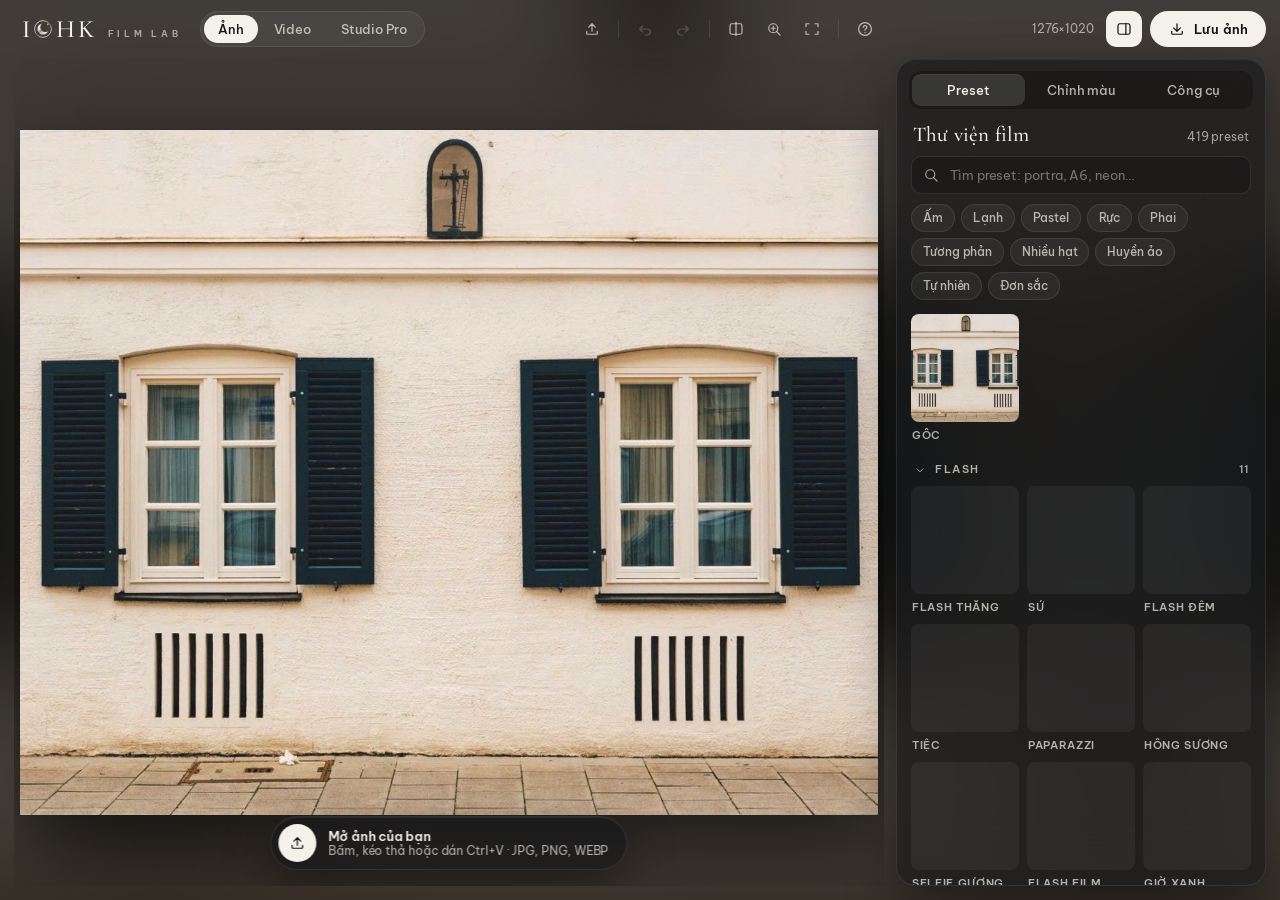
==== commit c5421c9b: "Ảnh: Carousel liền mạch (ảnh vắt qua mép slide, xuất N ảnh 1080) Co-Authored-By: Claude Opus 5.5 <no" ====
--- a/index.html
+++ b/index.html
@@ -15,7 +15,7 @@
 <meta name="theme-color" content="#0a0a0b">
 <link rel="preconnect" href="https://fonts.googleapis.com">
 <link rel="preconnect" href="https://fonts.gstatic.com" crossorigin>
-<link rel="stylesheet" href="https://fonts.googleapis.com/css2?family=Be+Vietnam+Pro:wght@400;500;600;700&family=Cormorant+Garamond:ital,wght@0,500;0,600;1,500&family=Dancing+Script:wght@700&family=Pacifico&family=DotGothic16&display=swap">
+<link rel="stylesheet" href="https://fonts.googleapis.com/css2?family=Be+Vietnam+Pro:wght@400;500;600;700&family=Cormorant+Garamond:ital,wght@0,300;0,500;0,600;1,300;1,500&family=Dancing+Script:wght@700&family=Pacifico&family=DotGothic16&display=swap">
 <style>
 :root{padding-top:0}
 body{margin:0}
@@ -399,6 +399,51 @@
 .bthumb.ok{outline:1px solid rgba(233,180,92,.7)}
 .bthumb.err{outline:1px solid #ff8f7a}
 .batch .bmsg{color:var(--fg)}
+/* Carousel liền mạch */
+.car{padding:0;gap:0;align-items:stretch;justify-content:flex-start;background:#0c0c0d}
+.car .chead{display:flex;align-items:center;gap:8px;flex-wrap:wrap;padding:calc(10px + env(safe-area-inset-top,0px)) 14px 10px;border-bottom:1px solid var(--line)}
+.car .chead h2{margin:0 auto 0 4px;font:500 22px/1.1 var(--font-display)}
+.car .chead .ib{color:var(--fg)}
+.car .zoomv{font-size:11.5px;color:var(--muted);min-width:42px;text-align:center}
+.car .cmain{flex:1;min-height:0;display:grid;grid-template-columns:minmax(0,1fr) 320px}
+.car .cws{position:relative;overflow:auto;min-height:0;display:flex;background:#161618;overscroll-behavior:contain}
+.car .cwrap{margin:auto;padding:28px 24px 24px;flex:none}
+.car .cruler{position:relative;height:20px}
+.car .cruler span{position:absolute;top:0;transform:translateX(-50%);font-size:11px;font-weight:600;color:var(--muted);font-variant-numeric:tabular-nums}
+.car .cstage{position:relative;touch-action:none;box-shadow:0 12px 40px rgba(0,0,0,.5)}
+.car .cstage canvas{display:block;width:100%;height:100%}
+.car .cside{overflow:auto;min-height:0;padding:14px 14px calc(18px + env(safe-area-inset-bottom,0px));border-left:1px solid var(--line);display:flex;flex-direction:column;gap:16px}
+.car .cside p{text-align:left;max-width:none}
+.car .cside>*{flex:none}
+.car .ctray{display:grid;grid-template-columns:repeat(auto-fill,minmax(62px,1fr));gap:6px}
+.car .ctray button{position:relative;aspect-ratio:1;border-radius:8px;overflow:hidden;background:var(--well);border:1px solid var(--line)}
+.car .ctray img{width:100%;height:100%;object-fit:cover;display:block;max-height:none;box-shadow:none}
+.car .ctray button[aria-pressed="true"]{outline:2px solid var(--accent);outline-offset:1px}
+.car .ctray em{position:absolute;left:3px;bottom:3px;font-style:normal;font-size:11px;line-height:1;padding:3px 5px;border-radius:5px;background:rgba(10,10,11,.82);color:var(--fg)}
+.car .ccolor{width:30px;height:30px;padding:0;border:2px solid rgba(255,255,255,.2);border-radius:50%;background:none;cursor:pointer}
+.car .cdrop{position:absolute;inset:0;display:grid;place-items:center;background:rgba(12,12,13,.82);border:2px dashed var(--accent);font-size:14px;font-weight:600;z-index:3;pointer-events:none}
+.car .cempty{position:absolute;inset:0;display:grid;place-items:center;pointer-events:none}
+.car .cempty p{background:rgba(12,12,13,.86);color:var(--fg);padding:10px 14px;border-radius:10px;font-size:12.5px}
+.cpv{position:absolute;inset:0;z-index:5;background:#0b0b0c;display:flex;align-items:center;justify-content:center;gap:40px;flex-wrap:wrap;overflow:auto;padding:20px}
+.cpv .phone{width:min(340px,92vw);border-radius:34px;background:#000;border:1px solid #2a2a2d;padding:16px 0 18px;box-shadow:0 20px 60px rgba(0,0,0,.6)}
+.cpv .ighead{display:flex;align-items:center;gap:8px;padding:0 12px 10px;font-size:12.5px;font-weight:600}
+.cpv .ighead i{width:28px;height:28px;border-radius:50%;background:#3a3a3e;display:block}
+.cpv .igstrip{display:flex;overflow-x:auto;scroll-snap-type:x mandatory;scrollbar-width:none}
+.cpv .igstrip::-webkit-scrollbar{display:none}
+.cpv .igstrip img{flex:none;width:100%;scroll-snap-align:start;display:block;max-height:none;box-shadow:none}
+.cpv .igdots{display:flex;justify-content:center;gap:4px;padding:10px 0 4px}
+.cpv .igdots b{width:6px;height:6px;border-radius:50%;background:#5a5a5e}
+.cpv .igdots b.on{background:#3d8bff}
+.cpv .igcount{font-size:11.5px;color:var(--muted);text-align:center}
+.cpv .ignav{display:flex;justify-content:center;gap:8px;margin-top:12px}
+.cpv .pgrid{width:min(300px,92vw)}
+.cpv .pgrid h3{margin:0 0 8px;font:500 20px var(--font-display)}
+.cpv .gridin{display:grid;grid-template-columns:repeat(3,1fr);gap:2px}
+.cpv .gridin>*{aspect-ratio:3/4;background:#232326;display:block;width:100%;object-fit:cover;max-height:none;box-shadow:none}
+.cpv .gridin p{font-size:11px}
+.cpv .pclose{position:absolute;top:calc(12px + env(safe-area-inset-top,0px));right:12px}
+@media (max-width:899px){.car .chead{gap:6px;padding:calc(8px + env(safe-area-inset-top,0px)) 10px 8px}.car .chead h2{font-size:19px;width:100%;margin:0 0 2px 2px}.car .chead .tbtn{height:34px;padding:0 10px}.car .chead .ib{width:32px}.car .chead .czm{display:none}.car .chead .pclose2{position:absolute;top:calc(6px + env(safe-area-inset-top,0px));right:8px}.car .chead{position:relative}
+  .car .cmain{grid-template-columns:minmax(0,1fr);grid-template-rows:minmax(0,46dvh) minmax(0,1fr)}.car .cside{border-left:0;border-top:1px solid var(--line)}.car .cwrap{padding:24px 14px 14px}.cpv{gap:20px;align-content:flex-start;padding-top:56px}}
 </style>
 </head>
 <body>
@@ -436,6 +481,7 @@
   <symbol id="i-t-frame" viewBox="0 0 24 24"><rect x="3.5" y="3.5" width="17" height="17" rx="1.5"/><rect x="7" y="7" width="10" height="8" rx=".8"/></symbol>
   <symbol id="i-t-ai" viewBox="0 0 24 24"><circle cx="12" cy="8.5" r="3.5"/><path d="M5 20c.8-3.6 3.6-5.5 7-5.5s6.2 1.9 7 5.5"/><path d="M3.5 4v3M2 5.5h3M20.5 3v3M19 4.5h3" /></symbol>
   <symbol id="i-t-collage" viewBox="0 0 24 24"><rect x="3.5" y="3.5" width="8" height="10" rx="1.2"/><rect x="13.5" y="3.5" width="7" height="6" rx="1.2"/><rect x="13.5" y="11.5" width="7" height="9" rx="1.2"/><rect x="3.5" y="15.5" width="8" height="5" rx="1.2"/></symbol>
+<symbol id="i-t-carousel" viewBox="0 0 24 24"><rect x="2.5" y="6" width="19" height="12" rx="1.2"/><path d="M8.8 6v12M15.2 6v12" stroke-dasharray="1.6 1.6"/><rect x="6.5" y="8.8" width="5.5" height="6.4" rx=".6"/></symbol>
 </svg>
 
 <div id="bg"><canvas id="bgc" width="96" height="64"></canvas></div>
@@ -3106,7 +3152,7 @@
   const m=el("p","note",UP.msg||(t2&&!t2.ok?"Ảnh đã đủ lớn, dùng Tự chỉnh AI để tăng nét.":"Lần đầu tải mô hình khoảng 2,5 MB. Máy yếu có thể mất vài chục giây. Hoàn tác được."));m.id="upMsg";s.appendChild(m);return s;}
 
 /* ---------- Tool UI ---------- */
-const TOOLS=[["flash","Flash"],["fx2","Hiệu ứng AI"],["erase","Xoá vật thể"],["crop","Cắt & xoay"],["beauty","Làm đẹp"],["reshape","Nắn dáng"],["blur","Mosaic & mờ"],["draw","Vẽ"],["text","Chữ"],["sticker","Sticker"],["frame","Khung"],["ai","Nền AI"],["collage","Ghép ảnh"]];
+const TOOLS=[["flash","Flash"],["fx2","Hiệu ứng AI"],["erase","Xoá vật thể"],["crop","Cắt & xoay"],["beauty","Làm đẹp"],["reshape","Nắn dáng"],["blur","Mosaic & mờ"],["draw","Vẽ"],["text","Chữ"],["sticker","Sticker"],["frame","Khung"],["ai","Nền AI"],["collage","Ghép ảnh"],["carousel","Carousel liền mạch"]];
 const BRUSH_T=new Set(["beauty","reshape","blur"]);
 const COLORS=["#ffffff","#111111","#f2a33a","#ff4d5e","#ff8fc7","#7a5cff","#3ec9ff","#5fe08a","#ffe45c"];
 const LIPS=["#c2334d","#e0566f","#a8323e","#d9776b","#8e2a4f","#f08a8a"];
@@ -3259,6 +3305,7 @@
 }
 function setTool(t){
   if(t==="collage"){openCollage();return;}
+  if(t==="carousel"){openCarousel();return;}
   const prev=tool;if(prev==="crop"&&t!=="crop"){const d=cropDraft||{x:0,y:0,w:1,h:1},full=d.x<0.002&&d.y<0.002&&d.w>0.998&&d.h>0.998;state.geo.crop=full?null:{x:d.x,y:d.y,w:d.w,h:d.h};geoDirty=true;pushHistory();}
   tool=t;handMode=false;act=null;
   if((t==="reshape"||t==="blur")&&brush.size<16)brush.size=30;if(t==="beauty"&&brush.beauty==="heal"&&brush.size>16)brush.size=10;
@@ -3510,6 +3557,317 @@
   copyLook,pasteLook,lookNow,applyLook,openBatch,addBatchFiles:fs=>{BT.files=BT.files.concat(fs);renderBatch();},runBatch,batchOut:()=>window.__batchOut,batchZip:()=>window.__batchZip,setIg:v=>{igSize=v;},igOut,
   renderAt:(W,H)=>{const e=effective(state,true);const c=document.createElement("canvas");c.width=W;c.height=H;const x=c.getContext("2d");const g=x.createLinearGradient(0,0,W,0);g.addColorStop(0,"#000");g.addColorStop(1,"#fff");x.fillStyle=g;x.fillRect(0,0,W,H);const t=makeTex(0,0,c);render(t,W,H,e);gl.deleteTexture(t);x.drawImage(glc,0,0);return x.getImageData(0,0,W,H).data;}});}
 
+/* ---------- Carousel liền mạch: một khổ dài N slide, ảnh vắt qua mép slide, cắt thành N ảnh ---------- */
+const SW=1080,CMARGIN=24;
+const CAR={n:4,ratio:"34",bg:"#ffffff",grain:false,look:false,snap:true,items:[],srcs:[],sel:null,pan:false,slide:0,z:0,zAuto:true,guides:null,pick:new Set()};
+const CAR_BGS=[["#ffffff","Trắng"],["#f3ede1","Kem"],["#111111","Đen"]];
+const CFONTS={diary:["italic 300",'"Cormorant Garamond",Georgia,serif',"Nhật ký"],thin:["300",'"Cormorant Garamond",Georgia,serif',"Serif mảnh"],serif:["600",'"Cormorant Garamond",Georgia,serif',"Serif"],modern:["500",'"Be Vietnam Pro",system-ui,sans-serif',"Hiện đại"],hand:["700",'"Dancing Script",cursive',"Viết tay"],pixel:["400",'"DotGothic16",monospace',"Pixel"]};
+const CTPL=[["1","1 ảnh",1],["2d","2 dọc",2],["2n","2 ngang",2],["3","3 ảnh",3],["4","4 ảnh",4],["12","1 + 2",3],["sh","Vắt ngang",1],["sv","Vắt dọc",1]];
+let cm=null,cidSeq=1,carHist=[],carHi=-1,carSaveT=null,carLookKey="",carLoaded=false;
+const cH=()=>CAR.ratio==="45"?1350:1440,cW=()=>CAR.n*SW;
+const cid=()=>"c"+(Date.now().toString(36))+(cidSeq++);
+const cSrc=id=>CAR.srcs.find(s=>s.id===id);
+const cItem=id=>CAR.items.find(i=>i.id===id);
+function cLum(hex){const v=parseInt(hex.slice(1),16);return ((v>>16&255)*0.299+(v>>8&255)*0.587+(v&255)*0.114)/255;}
+/* hạt giấy: ô nhiễu cố định, neo theo toạ độ khổ dài nên liền qua mép slide */
+let cGrainTile=null;
+function grainTile(){if(cGrainTile)return cGrainTile;const n=192,m=mk(n,n),d=m.x.createImageData(n,n);let s=1234567;const r=()=>(s=(s*1103515245+12345)&0x7fffffff)/0x7fffffff;
+  for(let i=0;i<n*n;i++){const v=r(),f=r()<0.012;d.data[i*4]=d.data[i*4+1]=d.data[i*4+2]=v>0.5?255:0;d.data[i*4+3]=Math.round((f?0.16:Math.abs(v-0.5)*0.11)*255);}
+  m.x.putImageData(d,0,0);return cGrainTile=m.c;}
+/* khung ảnh, phần viền và vùng ảnh nhìn thấy (theo tỉ lệ, không phụ thuộc độ phân giải) */
+function cGeom(it,s){const w=it.w,h=it.h;let b=0,bb=0;if(it.border==="white"){b=bb=Math.round(Math.min(w,h)*0.035);}else if(it.border==="polaroid"){b=Math.round(w*0.05);bb=Math.round(w*0.19);if(h-b-bb<h*0.4)bb=Math.max(b,Math.round(h*0.6-b));}
+  const pw=Math.max(1,w-2*b),ph=Math.max(1,h-b-bb),sw=s?s.w:pw,sh=s?s.h:ph,s0=Math.max(pw/sw,ph/sh)*(it.zoom||1),fw=Math.min(1,pw/(sw*s0)),fh=Math.min(1,ph/(sh*s0));
+  const px=it.px||0,py=it.py||0;return {b,bb,pw,ph,s0,fw,fh,u0:(1-fw)*(px+1)/2,v0:(1-fh)*(py+1)/2,ox:sw*s0-pw,oy:sh*s0-ph};}
+function cTextFont(it){const f=CFONTS[it.font]||CFONTS.diary;return f[0]+" "+it.size+"px "+f[1];}
+function cTextLines(it){const t=it.lower?String(it.text||"").toLocaleLowerCase("vi"):String(it.text||"");return t.split("\n");}
+function cMeasure(x,it){x.font=cTextFont(it);const L=cTextLines(it);let w=0;L.forEach(l=>{w=Math.max(w,x.measureText(l).width);});it._w=Math.max(it.size*0.6,w);it._h=L.length*it.size*1.18;return L;}
+function cExtent(it){const w=it.type==="text"?(it._w||200):it.w,h=it.type==="text"?(it._h||80):it.h;return Math.hypot(w,h)/2+40;}
+/* vẽ cả khổ (toạ độ canvas = toạ độ khổ dài); o.sc = số pixel thật trên 1 đơn vị, o.x0/x1 để bỏ mục nằm ngoài slide */
+function drawCarScene(x,o){const W=cW(),H=cH();x.save();x.fillStyle=CAR.bg;x.fillRect(0,0,W,H);
+  if(CAR.grain){const p=x.createPattern(grainTile(),"repeat");const dk=cLum(CAR.bg)<0.35;x.globalAlpha=dk?0.6:1;x.globalCompositeOperation=dk?"screen":"source-over";x.fillStyle=p;x.fillRect(0,0,W,H);x.globalAlpha=1;x.globalCompositeOperation="source-over";}
+  x.imageSmoothingEnabled=true;x.imageSmoothingQuality="high";
+  for(const it of CAR.items){if(o.x0!=null){const e=cExtent(it);if(it.x+e<o.x0||it.x-e>o.x1)continue;}
+    x.save();x.translate(it.x,it.y);if(it.rot)x.rotate(it.rot*Math.PI/180);
+    if(it.type==="text"){const L=cMeasure(x,it),lh=it.size*1.18;x.fillStyle=it.color||"#1d1d1f";x.textAlign="center";x.textBaseline="middle";L.forEach((l,i)=>x.fillText(l,0,(i-(L.length-1)/2)*lh));x.restore();continue;}
+    const s=cSrc(it.src),img=o.getImg(it.src),g=cGeom(it,s),w=it.w,h=it.h;
+    if(it.shadow){x.save();x.shadowColor="rgba(0,0,0,.26)";x.shadowBlur=Math.min(w,h)*0.045*o.sc;x.shadowOffsetY=Math.min(w,h)*0.018*o.sc;x.fillStyle=it.border&&it.border!=="none"?"#fbfaf7":"#888";x.fillRect(-w/2,-h/2,w,h);x.restore();}
+    if(it.border&&it.border!=="none"){x.fillStyle="#fbfaf7";x.fillRect(-w/2,-h/2,w,h);}
+    const L=-w/2+g.b,T=-h/2+g.b;
+    if(img){const iw=img.width,ih=img.height;x.drawImage(img,g.u0*iw,g.v0*ih,g.fw*iw,g.fh*ih,L,T,g.pw,g.ph);}else{x.fillStyle="#d8d4cc";x.fillRect(L,T,g.pw,g.ph);}
+    x.restore();}
+  x.restore();}
+/* ---- giao diện ---- */
+function openCarousel(){
+  if(!cm){cm=el("div","overlay car");cm.id="carousel";cm.hidden=true;cm.setAttribute("role","dialog");cm.setAttribute("aria-label","Carousel liền mạch");document.body.appendChild(cm);buildCar();}
+  cm.hidden=false;if(!desk)closeSheet();
+  const go=()=>{carFit(true);carSide();carPaint();carSyncLook();};
+  if(!carLoaded){carLoaded=true;carLoad().then(go,go);}else go();}
+function closeCarousel(){if(cm){cm.hidden=true;carSaveNow();}}
+let cws,cstage,ccv,cruler,czv,cside,cempty,cexp;
+function buildCar(){
+  const head=el("div","chead");head.appendChild(el("h2",null,"Carousel liền mạch"));
+  const ib=(icon,label,on)=>{const b=el("button","ib");b.type="button";b.setAttribute("aria-label",label);b.title=label;b.innerHTML='<svg class="i"><use href="#i-'+icon+'"/></svg>';b.onclick=on;return b;};
+  const zo=btn("−","czm",()=>carZoom(1/1.25)),zi=btn("+","czm",()=>carZoom(1.25));zo.setAttribute("aria-label","Thu nhỏ");zi.setAttribute("aria-label","Phóng to");
+  czv=el("button","tbtn zoomv num czm","Vừa");czv.type="button";czv.title="Xem hết các slide";czv.onclick=()=>{carFit(true,true);carPaint();};
+  cexp=btn("Xuất","primary",()=>carExport());cexp.id="carExport";
+  head.append(ib("undo","Hoàn tác",()=>carUndo(-1)),ib("redo","Làm lại",()=>carUndo(1)),zo,czv,zi,btn("Thêm chữ","",carAddText),btn("Xem thử","",carPreview),cexp);const cx=ib("close","Đóng",closeCarousel);cx.classList.add("pclose2");head.appendChild(cx);
+  const main=el("div","cmain");cws=el("div","cws");const wrap=el("div","cwrap");cruler=el("div","cruler");cstage=el("div","cstage");ccv=document.createElement("canvas");ccv.setAttribute("aria-label","Khổ carousel");cstage.appendChild(ccv);
+  wrap.append(cruler,cstage);cempty=el("div","cempty");cempty.appendChild(el("p",null,"Thêm ảnh hoặc kéo thả ảnh vào đây"));cws.append(wrap,cempty);
+  cside=el("div","cside");main.append(cws,cside);cm.append(head,main);
+  carPointer();
+  cws.addEventListener("wheel",e=>{if(e.ctrlKey||e.metaKey){e.preventDefault();carZoom(e.deltaY<0?1.1:1/1.1,e.clientX,e.clientY);}
+    else if(CAR.pan&&CAR.sel){const it=cItem(CAR.sel);if(it&&it.type==="img"){e.preventDefault();it.zoom=Math.max(1,Math.min(4,(it.zoom||1)*(e.deltaY<0?1.06:1/1.06)));carPaint();carCommitSoon();}}},{passive:false});
+  let dz=null;cm.addEventListener("dragover",e=>{if(![...(e.dataTransfer?e.dataTransfer.types:[])].includes("Files"))return;e.preventDefault();if(!dz){dz=el("div","cdrop","Thả ảnh để thêm vào carousel");cws.appendChild(dz);}});
+  cm.addEventListener("dragleave",e=>{if(dz&&!cm.contains(e.relatedTarget)){dz.remove();dz=null;}});
+  cm.addEventListener("drop",e=>{e.preventDefault();if(dz){dz.remove();dz=null;}const fs=[...(e.dataTransfer?e.dataTransfer.files:[])].filter(f=>/^image\//.test(f.type));if(fs.length)carAddFiles(fs);});
+  document.addEventListener("keydown",e=>{if(!cm||cm.hidden)return;const tg=e.target;if(tg&&(tg.tagName==="INPUT"&&tg.type!=="range"||tg.tagName==="TEXTAREA"))return;e.stopPropagation();
+    if(e.key==="Escape"){const pv=cm.querySelector(".cpv");if(pv){pv.remove();return;}if(CAR.pan){CAR.pan=false;carSide();carPaint();return;}if(CAR.sel){CAR.sel=null;carSide();carPaint();return;}closeCarousel();return;}
+    if((e.ctrlKey||e.metaKey)&&e.key.toLowerCase()==="z"){e.preventDefault();e.stopPropagation();carUndo(e.shiftKey?1:-1);return;}
+    const it=CAR.sel&&cItem(CAR.sel);if(!it)return;
+    if(e.key==="Delete"||e.key==="Backspace"){e.preventDefault();e.stopPropagation();carDelete();return;}
+    const st=e.shiftKey?10:1,mv={ArrowLeft:[-st,0],ArrowRight:[st,0],ArrowUp:[0,-st],ArrowDown:[0,st]}[e.key];
+    if(mv){e.preventDefault();e.stopPropagation();it.x+=mv[0];it.y+=mv[1];carPaint();carCommitSoon();}},true);
+  window.addEventListener("resize",()=>{if(cm&&!cm.hidden){carFit();carPaint();}});}
+function carFit(reset,all){const r=cws.getBoundingClientRect(),pad=desk?48:28,W=cW(),H=cH(),aw=Math.max(100,r.width-pad),ah=Math.max(80,r.height-pad-24);
+  const fitAll=Math.min(aw/W,ah/H),fitH=ah/H;if(reset)CAR.zAuto=true;
+  if(CAR.zAuto)CAR.z=all||desk?fitAll:Math.min(fitH,Math.max(fitAll,aw/(1.35*SW)));if(all)CAR.zAuto=true;}
+function carZoom(f,cx,cy){const r=cws.getBoundingClientRect(),ax=(cx!=null?cx:r.left+r.width/2),ay=(cy!=null?cy:r.top+r.height/2);
+  const sr=cstage.getBoundingClientRect(),ux=(ax-sr.left)/CAR.z,uy=(ay-sr.top)/CAR.z;
+  CAR.z=Math.max(0.04,Math.min(1.5,CAR.z*f));CAR.zAuto=false;carPaint();
+  const s2=cstage.getBoundingClientRect();cws.scrollLeft+=s2.left+ux*CAR.z-ax;cws.scrollTop+=s2.top+uy*CAR.z-ay;}
+let carRaf=0;function carPaint(){if(!cm||cm.hidden||carRaf)return;carRaf=requestAnimationFrame(()=>{carRaf=0;carPaintNow();});}
+function carPaintNow(){const W=cW(),H=cH(),z=CAR.z||0.2,cw=Math.round(W*z),ch=Math.round(H*z);
+  let dpr=Math.min(2,window.devicePixelRatio||1);if(cw*ch*dpr*dpr>9e6)dpr=Math.max(1,Math.sqrt(9e6/(cw*ch)));
+  cstage.style.width=cw+"px";cstage.style.height=ch+"px";cruler.style.width=cw+"px";
+  const pw=Math.round(cw*dpr),ph=Math.round(ch*dpr);if(ccv.width!==pw)ccv.width=pw;if(ccv.height!==ph)ccv.height=ph;
+  const x=ccv.getContext("2d"),sc=pw/W;x.setTransform(sc,0,0,sc,0,0);
+  drawCarScene(x,{sc,getImg:id=>{const s=cSrc(id);return s&&((CAR.look&&s.lthumb)||s.thumb);}});
+  /* mép slide, viền chọn, đường hít */
+  const ink=cLum(CAR.bg)>0.5?"rgba(20,20,22,.55)":"rgba(255,255,255,.6)",px=1/sc;x.lineWidth=1.2*px;x.strokeStyle=ink;x.setLineDash([6*px,5*px]);
+  for(let k=1;k<CAR.n;k++){x.beginPath();x.moveTo(k*SW,0);x.lineTo(k*SW,H);x.stroke();}x.setLineDash([]);
+  if(CAR.guides){x.strokeStyle="#e9b45c";x.lineWidth=1*px;CAR.guides.x.forEach(v=>{x.beginPath();x.moveTo(v,0);x.lineTo(v,H);x.stroke();});CAR.guides.y.forEach(v=>{x.beginPath();x.moveTo(0,v);x.lineTo(W,v);x.stroke();});}
+  const it=CAR.sel&&cItem(CAR.sel);
+  if(it){const w=it.type==="text"?it._w+it.size*0.3:it.w,h=it.type==="text"?it._h+it.size*0.2:it.h;x.save();x.translate(it.x,it.y);if(it.rot)x.rotate(it.rot*Math.PI/180);
+    if(CAR.pan&&it.type==="img"){const s=cSrc(it.src),g=cGeom(it,s),img=(CAR.look&&s&&s.lthumb)||(s&&s.thumb);if(img){const fw=s.w*g.s0,fh=s.h*g.s0,L=-w/2+g.b-g.ox*((it.px||0)+1)/2,T=-h/2+g.b-g.oy*((it.py||0)+1)/2;
+      x.globalAlpha=0.38;x.drawImage(img,L,T,fw,fh);x.globalAlpha=1;x.strokeStyle="rgba(255,255,255,.8)";x.lineWidth=px;x.strokeRect(L,T,fw,fh);}}
+    x.strokeStyle="#e9b45c";x.lineWidth=1.6*px;x.strokeRect(-w/2,-h/2,w,h);
+    if(!CAR.pan){const hs=10*px;x.fillStyle="#fff";[[-1,-1],[1,-1],[1,1],[-1,1]].forEach(([a,b])=>{x.fillRect(a*w/2-hs/2,b*h/2-hs/2,hs,hs);x.strokeRect(a*w/2-hs/2,b*h/2-hs/2,hs,hs);});}
+    x.restore();}
+  if(cruler.childElementCount!==CAR.n){cruler.innerHTML="";for(let k=0;k<CAR.n;k++)cruler.appendChild(el("span",null,String(k+1)));}
+  [...cruler.children].forEach((s,k)=>{s.style.left=((k+0.5)*SW*z)+"px";});
+  czv.textContent=Math.round(z*100)+"%";cempty.hidden=CAR.srcs.length>0;cexp.textContent="Xuất "+CAR.n+" ảnh";cexp.disabled=!!CAR.busy;}
+/* ---- thao tác chuột / cảm ứng ---- */
+function carPt(e){const r=cstage.getBoundingClientRect();return {x:(e.clientX-r.left)/CAR.z,y:(e.clientY-r.top)/CAR.z};}
+function carLocal(it,p){const a=-(it.rot||0)*Math.PI/180,dx=p.x-it.x,dy=p.y-it.y;return {x:dx*Math.cos(a)-dy*Math.sin(a),y:dx*Math.sin(a)+dy*Math.cos(a)};}
+function carSize(it){return it.type==="text"?[it._w+it.size*0.3,it._h+it.size*0.2]:[it.w,it.h];}
+function carHit(p){for(let i=CAR.items.length-1;i>=0;i--){const it=CAR.items[i],l=carLocal(it,p),[w,h]=carSize(it);if(Math.abs(l.x)<=w/2&&Math.abs(l.y)<=h/2)return it;}return null;}
+function carHandle(p){const it=CAR.sel&&cItem(CAR.sel);if(!it||CAR.pan)return null;const l=carLocal(it,p),[w,h]=carSize(it),t=(desk?9:16)/CAR.z;
+  for(const [a,b] of [[-1,-1],[1,-1],[1,1],[-1,1]])if(Math.abs(l.x-a*w/2)<=t&&Math.abs(l.y-b*h/2)<=t)return [a,b];return null;}
+function carSnapTargets(skip){const W=cW(),H=cH(),X=[],Y=[0,H/2,H,CMARGIN,H-CMARGIN];
+  for(let k=0;k<=CAR.n;k++){X.push(k*SW);if(k<CAR.n)X.push(k*SW+SW/2,k*SW+CMARGIN,(k+1)*SW-CMARGIN);}
+  CAR.items.forEach(o=>{if(o===skip)return;const [w,h]=carSize(o);X.push(o.x-w/2,o.x,o.x+w/2,o.x-w/2-CMARGIN,o.x+w/2+CMARGIN);Y.push(o.y-h/2,o.y,o.y+h/2,o.y-h/2-CMARGIN,o.y+h/2+CMARGIN);});return {X,Y};}
+function carSnap(vals,T,th){let best=null;vals.forEach(v=>T.forEach(t=>{const d=t-v;if(Math.abs(d)<=th&&(!best||Math.abs(d)<Math.abs(best.d)))best={d,t};}));return best;}
+function carPointer(){const P=new Map();let g=null,lastTap=null;
+  cstage.addEventListener("pointerdown",e=>{e.preventDefault();cstage.setPointerCapture(e.pointerId);P.set(e.pointerId,{x:e.clientX,y:e.clientY});const p=carPt(e);
+    if(P.size===2){const it=CAR.sel&&cItem(CAR.sel),[a,b]=[...P.values()],d=Math.hypot(a.x-b.x,a.y-b.y)||1,an=Math.atan2(b.y-a.y,a.x-b.x);
+      g=it?{m:"pinch",it,d,an,o:JSON.parse(JSON.stringify(it)),mid:{x:(a.x+b.x)/2,y:(a.y+b.y)/2}}:{m:"pzoom",d,z:CAR.z};return;}
+    if(P.size>2)return;
+    const h=carHandle(p);if(h){const it=cItem(CAR.sel),[w,hh]=carSize(it);g={m:"resize",it,h,o:JSON.parse(JSON.stringify(it)),w0:w,h0:hh};return;}
+    const it=carHit(p);const now=Date.now();
+    if(it&&lastTap&&lastTap.id===it.id&&now-lastTap.t<320){lastTap=null;if(it.type==="img"){CAR.pan=!CAR.pan;CAR.sel=it.id;carSide();carPaint();}else{const ta=cside.querySelector("textarea");if(ta)ta.focus();}return;}
+    lastTap=it?{id:it.id,t:now}:null;
+    if(it){if(CAR.sel!==it.id){CAR.sel=it.id;CAR.pan=false;carSide();}g={m:CAR.pan&&it.type==="img"?"pan":"move",it,p0:p,o:JSON.parse(JSON.stringify(it)),moved:false};}
+    else{if(CAR.sel){CAR.sel=null;CAR.pan=false;carSide();}g={m:"scroll",x:e.clientX,y:e.clientY,sl:cws.scrollLeft,st:cws.scrollTop};}
+    carPaint();});
+  cstage.addEventListener("pointermove",e=>{if(!P.has(e.pointerId)){if(e.pointerType==="mouse"){const p=carPt(e),h=carHandle(p);cstage.style.cursor=h?(h[0]*h[1]>0?"nwse-resize":"nesw-resize"):carHit(p)?(CAR.pan?"grab":"move"):"default";}return;}
+    P.set(e.pointerId,{x:e.clientX,y:e.clientY});if(!g)return;const p=carPt(e);
+    if(g.m==="pinch"||g.m==="pzoom"){if(P.size<2)return;const [a,b]=[...P.values()],d=Math.hypot(a.x-b.x,a.y-b.y)||1,k=d/g.d;
+      if(g.m==="pzoom"){CAR.z=Math.max(0.04,Math.min(1.5,g.z*k));CAR.zAuto=false;carPaint();return;}
+      const it=g.it,o=g.o,an=Math.atan2(b.y-a.y,a.x-b.x),mid={x:(a.x+b.x)/2,y:(a.y+b.y)/2};
+      if(it.type==="text")it.size=Math.max(10,Math.min(600,o.size*k));else{it.w=Math.max(40,o.w*k);it.h=it.w*o.h/o.w;}
+      it.rot=Math.max(-20,Math.min(20,(o.rot||0)-(an-g.an)*180/Math.PI));it.x=o.x+(mid.x-g.mid.x)/CAR.z;it.y=o.y+(mid.y-g.mid.y)/CAR.z;g.moved=true;carPaint();return;}
+    if(g.m==="scroll"){cws.scrollLeft=g.sl-(e.clientX-g.x);cws.scrollTop=g.st-(e.clientY-g.y);return;}
+    const it=g.it,o=g.o;g.moved=true;
+    if(g.m==="move"){let nx=o.x+p.x-g.p0.x,ny=o.y+p.y-g.p0.y;CAR.guides=null;
+      if(CAR.snap&&!e.altKey){const T=carSnapTargets(it),[w,h]=carSize(it),th=8/CAR.z,sx=carSnap([nx-w/2,nx,nx+w/2],T.X,th),sy=carSnap([ny-h/2,ny,ny+h/2],T.Y,th);
+        CAR.guides={x:[],y:[]};if(sx){nx+=sx.d;CAR.guides.x.push(sx.t);}if(sy){ny+=sy.d;CAR.guides.y.push(sy.t);}}
+      it.x=nx;it.y=ny;}
+    else if(g.m==="pan"){const gm=cGeom(o,cSrc(o.src));if(gm.ox>0.5)it.px=Math.max(-1,Math.min(1,(o.px||0)-2*(p.x-g.p0.x)/gm.ox));if(gm.oy>0.5)it.py=Math.max(-1,Math.min(1,(o.py||0)-2*(p.y-g.p0.y)/gm.oy));}
+    else if(g.m==="resize"){const [a,b]=g.h,A={x:-a*g.w0/2,y:-b*g.h0/2},l=carLocal(o,p);let k=Math.max(Math.abs(l.x-A.x)/g.w0,Math.abs(l.y-A.y)/g.h0);
+      k=Math.max(k,30/Math.min(g.w0,g.h0));CAR.guides=null;
+      if(CAR.snap&&!e.altKey&&!o.rot){const T=carSnapTargets(it),ax=o.x+A.x,edge=ax+a*g.w0*k,s=carSnap([edge],T.X,8/CAR.z);if(s){k=Math.abs(s.t-ax)/g.w0;CAR.guides={x:[s.t],y:[]};}}
+      const r=(o.rot||0)*Math.PI/180,cx=A.x+a*g.w0*k/2,cy=A.y+b*g.h0*k/2;
+      it.x=o.x+cx*Math.cos(r)-cy*Math.sin(r);it.y=o.y+cx*Math.sin(r)+cy*Math.cos(r);
+      if(it.type==="text")it.size=Math.max(10,o.size*k);else{it.w=Math.max(30,o.w*k);it.h=it.w*o.h/o.w;}}
+    carPaint();});
+  const up=e=>{if(!P.has(e.pointerId))return;P.delete(e.pointerId);if(P.size)return;if(g&&g.moved){carCommit();if(g.m==="resize"||g.m==="pinch")carSide();}g=null;CAR.guides=null;carPaint();};
+  cstage.addEventListener("pointerup",up);cstage.addEventListener("pointercancel",up);}
+/* ---- lịch sử, lưu ---- */
+function carSnapState(){return JSON.stringify({n:CAR.n,ratio:CAR.ratio,bg:CAR.bg,grain:CAR.grain,items:CAR.items.map(carClean)});}
+function carClean(it){const o={};for(const k in it)if(k[0]!=="_")o[k]=it[k];return o;}
+function carCommit(){const s=carSnapState();if(carHist[carHi]===s)return;carHist=carHist.slice(0,carHi+1);carHist.push(s);if(carHist.length>60)carHist.shift();carHi=carHist.length-1;carSave();}
+let carCT=null;function carCommitSoon(){clearTimeout(carCT);carCT=setTimeout(carCommit,400);}
+function carUndo(d){const i=carHi+d;if(i<0||i>=carHist.length)return;carHi=i;const o=JSON.parse(carHist[i]);Object.assign(CAR,{n:o.n,ratio:o.ratio,bg:o.bg,grain:o.grain,items:o.items});if(CAR.sel&&!cItem(CAR.sel))CAR.sel=null;carFit();carSide();carPaint();carSave();}
+const carDB=(()=>{let p=null;const open=()=>p||(p=new Promise((res,rej)=>{if(!window.indexedDB){rej(new Error("no idb"));return;}const r=indexedDB.open("iohk-carousel",1);
+  r.onupgradeneeded=()=>{r.result.createObjectStore("p");};r.onsuccess=()=>res(r.result);r.onerror=()=>rej(r.error);}));
+  const tx=(mode,fn)=>open().then(db=>new Promise((res,rej)=>{const t=db.transaction("p",mode),st=t.objectStore("p"),q=fn(st);t.oncomplete=()=>res(q&&q.result);t.onerror=()=>rej(t.error);}));
+  return {get:k=>tx("readonly",s=>s.get(k)),put:(k,v)=>tx("readwrite",s=>s.put(v,k)),del:k=>tx("readwrite",s=>s.delete(k))};})();
+function carSave(){clearTimeout(carSaveT);carSaveT=setTimeout(carSaveNow,700);}
+function carSaveNow(){clearTimeout(carSaveT);carSaveT=null;const o=JSON.parse(carSnapState());o.v=1;o.look=CAR.look;o.srcs=CAR.srcs.map(s=>({id:s.id,name:s.name,blob:s.blob,w:s.w,h:s.h}));
+  return carDB.put("last",o).catch(()=>{});}
+async function carLoad(){let o=null;try{o=await carDB.get("last");}catch(e){}
+  if(o&&o.v===1&&!CAR.srcs.length){Object.assign(CAR,{n:o.n||4,ratio:o.ratio||"34",bg:o.bg||"#ffffff",grain:!!o.grain,look:!!o.look,items:o.items||[]});
+    const srcs=[];for(const s of o.srcs||[]){try{srcs.push(await carMakeSrc(s.blob,s.name,s.id));}catch(e){}}CAR.srcs=srcs;CAR.items=CAR.items.filter(i=>i.type!=="img"||cSrc(i.src));
+    if(CAR.srcs.length||CAR.items.length)toast("Đã mở lại carousel đang làm");}
+  carHist=[];carHi=-1;carCommit();}
+/* ---- ảnh nguồn ---- */
+async function carMakeSrc(blob,name,id){const bm=await decodeAny(blob),w=bm.width||bm.naturalWidth,h=bm.height||bm.naturalHeight;
+  const thumb=scaled(bm,desk?1600:1100);if(bm.close)bm.close();return {id:id||cid(),name:name||"anh",blob,w,h,thumb,lthumb:null};}
+async function carAddFiles(files){const add=[];for(const f of files){try{add.push(await carMakeSrc(f,f.name));}catch(e){}}
+  if(!add.length){toast("Không đọc được ảnh. Thử ảnh JPG hoặc PNG.");return [];}
+  const empty=!CAR.items.some(i=>i.type==="img");CAR.srcs=CAR.srcs.concat(add);
+  if(empty&&CAR.srcs.length>=2)carAuto(CAR.srcs);else carPlaceNew(add);
+  carSyncLook(true);carCommit();carSide();carPaint();toast("Đã thêm "+add.length+" ảnh");return add;}
+function carPlaceNew(list){const r=cws.getBoundingClientRect(),sr=cstage.getBoundingClientRect(),H=cH();let cx=Math.max(SW/2,Math.min(cW()-SW/2,(r.left+r.width/2-sr.left)/CAR.z));
+  list.forEach((s,i)=>{const ar=s.w/s.h,w=ar>=1?640:460,h=w/ar;CAR.items.push(carImgItem(s.id,cx+i*36-((list.length-1)*18),H/2+i*36-((list.length-1)*18),w,h));});}
+function carImgItem(src,x,y,w,h){return {id:cid(),type:"img",src,x,y,w,h,rot:0,zoom:1,px:0,py:0,border:"none",shadow:false};}
+function carSyncLook(force){if(!CAR.look)return;const e=effective(state,true),key=JSON.stringify(e)+"|"+(state.lut&&state.lut.id);
+  if(key!==carLookKey){carLookKey=key;CAR.srcs.forEach(s=>s.lthumb=null);}
+  let did=false;CAR.srcs.forEach(s=>{if(s.lthumb)return;const t=s.thumb,c=mk(t.width,t.height),tex=makeTex(0,0,t);render(tex,t.width,t.height,e);gl.deleteTexture(tex);c.x.drawImage(glc,0,0);s.lthumb=c.c;did=true;});
+  if(did){draw();carPaint();}}
+/* ---- mẫu bố cục ---- */
+function carTplRects(id,k){const H=cH(),m=72,g=CMARGIN,x0=k*SW,iw=SW-2*m,ih=H-2*m;let R;
+  if(id==="1")R=[[m,m,iw,ih]];
+  else if(id==="2d"){const w=(iw-g)/2;R=[[m,m,w,ih],[m+w+g,m,w,ih]];}
+  else if(id==="2n"){const h=(ih-g)/2;R=[[m,m,iw,h],[m,m+h+g,iw,h]];}
+  else if(id==="3"){const w1=Math.round(iw*0.58),w2=iw-w1-g,h=(ih-g)/2;R=[[m,m,w1,ih],[m+w1+g,m,w2,h],[m+w1+g,m+h+g,w2,h]];}
+  else if(id==="4"){const w=(iw-g)/2,h=(ih-g)/2;R=[[m,m,w,h],[m+w+g,m,w,h],[m,m+h+g,w,h],[m+w+g,m+h+g,w,h]];}
+  else if(id==="12"){const h1=Math.round(ih*0.58),h2=ih-h1-g,w=(iw-g)/2;R=[[m,m,iw,h1],[m,m+h1+g,w,h2],[m+w+g,m+h1+g,w,h2]];}
+  else{const bx=(k<CAR.n-1?k+1:k)*SW,w=id==="sh"?1320:768,h=id==="sh"?Math.round(H*0.56):Math.round(H*0.7);return [[bx-w/2,(H-h)/2,w,h]];}
+  return R.map(r=>[x0+r[0],r[1],r[2],r[3]]);}
+function carApplyTpl(id,k){if(k==null)k=CAR.slide;k=Math.max(0,Math.min(CAR.n-1,k));const R=carTplRects(id,k),strad=id==="sh"||id==="sv";
+  const imgs=CAR.items.filter(i=>i.type==="img");let cand;
+  if(strad){const bx=R[0][0]+R[0][2]/2;cand=imgs.filter(i=>Math.abs(i.x-bx)<320).sort((a,b)=>b.w*b.h-a.w*a.h);}
+  else cand=imgs.filter(i=>i.x>=k*SW&&i.x<(k+1)*SW&&!(Math.abs(i.x-k*SW)<1||Math.abs(i.x-(k+1)*SW)<1)).sort((a,b)=>(a.y-b.y)||(a.x-b.x));
+  const sel=CAR.sel&&cItem(CAR.sel);if(sel&&sel.type==="img"){cand=cand.filter(i=>i!==sel);cand.unshift(sel);}
+  const used=new Set(CAR.items.filter(i=>i.type==="img").map(i=>i.src)),free=CAR.srcs.filter(s=>!used.has(s.id));let miss=0;
+  R.forEach((r,i)=>{let it=cand[i];if(!it){const s=free.shift();if(!s){miss++;return;}it=carImgItem(s.id,0,0,1,1);CAR.items.push(it);}
+    Object.assign(it,{x:r[0]+r[2]/2,y:r[1]+r[3]/2,w:r[2],h:r[3],rot:0,zoom:1,px:0,py:0});});
+  if(miss)toast("Thiếu "+miss+" ảnh cho mẫu này. Thêm ảnh để lấp đủ.");carCommit();carSide();carPaint();}
+/* Tự xếp: chia ảnh cho các slide, khoảng 2 slide có 1 ảnh vắt qua mép */
+function carAuto(list){list=list.filter(Boolean);const N=CAR.n,H=cH(),m=64,g=CMARGIN;CAR.items=CAR.items.filter(i=>i.type!=="img");CAR.sel=null;CAR.pan=false;if(!list.length)return;
+  const S=Math.min(Math.floor(N/2),Math.floor(list.length/2)),idx=list.map((s,i)=>i);
+  const strIdx=new Set(idx.slice().sort((a,b)=>(list[b].w/list[b].h)-(list[a].w/list[a].h)).slice(0,S));
+  const L=new Array(N).fill(m),Rr=new Array(N).fill(SW-m);let j=0;
+  idx.filter(i=>strIdx.has(i)).forEach(i=>{const s=list[i],ar=s.w/s.h,b=2*j+1,bx=b*SW;let w=Math.max(620,Math.min(1240,H*0.52*ar)),h=w/ar;if(h>H-2*m){h=H-2*m;w=h*ar;}
+    const cy=H*(j%2?0.57:0.43);CAR.items.push(carImgItem(s.id,bx,Math.max(m+h/2,Math.min(H-m-h/2,cy)),w,h));Rr[b-1]=SW-w/2-g;L[b]=w/2+g;j++;});
+  const rest=idx.filter(i=>!strIdx.has(i)).map(i=>list[i]),cnt=new Array(N).fill(0);
+  const order=[...Array(N).keys()].sort((a,b)=>(Rr[b]-L[b])-(Rr[a]-L[a]));let left=Math.min(rest.length,4*N);
+  for(let r=0;left>0;r++)for(const k of order){if(left<=0)break;if(cnt[k]<Math.min(4,1+r)){cnt[k]++;left--;}}
+  if(rest.length>4*N)toast("Mỗi slide xếp tối đa 4 ảnh, bỏ qua "+(rest.length-4*N)+" ảnh");
+  let p=0;for(let k=0;k<N;k++){const c=cnt[k];if(!c)continue;const ps=rest.slice(p,p+c);p+=c;const x0=k*SW+L[k],rw=Rr[k]-L[k],y0=m,rh=H-2*m;let slots;
+    if(c===1){const h=rh*0.8;slots=[[x0,y0+(k%2?rh-h:0),rw,h]];}
+    else if(c===2){const land=ps.every(s=>s.w>=s.h);if(land||rw<700){const h=(rh-g)/2;slots=[[x0,y0,rw,h],[x0,y0+h+g,rw,h]];}else{const w=(rw-g)/2;slots=[[x0,y0,w,rh],[x0+w+g,y0,w,rh]];}}
+    else if(c===3){if(rw>=700){const w1=Math.round(rw*0.58),w2=rw-w1-g,h=(rh-g)/2;slots=[[x0,y0,w1,rh],[x0+w1+g,y0,w2,h],[x0+w1+g,y0+h+g,w2,h]];}else{const h=(rh-2*g)/3;slots=[0,1,2].map(i=>[x0,y0+i*(h+g),rw,h]);}}
+    else{const w=(rw-g)/2,h=(rh-g)/2;slots=[[x0,y0,w,h],[x0+w+g,y0,w,h],[x0,y0+h+g,w,h],[x0+w+g,y0+h+g,w,h]];}
+    ps.forEach((s,i)=>{const r=slots[i],ar=s.w/s.h;let w=r[2],h=w/ar;if(h>r[3]){h=r[3];w=h*ar;}CAR.items.push(carImgItem(s.id,r[0]+r[2]/2,r[1]+r[3]/2,w,h));});}
+  /* chữ nằm dưới, ảnh vắt nằm trên cùng để thấy rõ đường liền */
+  CAR.items.sort((a,b)=>(a.type==="text")-(b.type==="text"));}
+/* ---- mục đang chọn ---- */
+function carDelete(){const i=CAR.items.findIndex(x=>x.id===CAR.sel);if(i<0)return;CAR.items.splice(i,1);CAR.sel=null;CAR.pan=false;carCommit();carSide();carPaint();}
+function carOrder(d){const i=CAR.items.findIndex(x=>x.id===CAR.sel);if(i<0)return;const it=CAR.items.splice(i,1)[0];if(d===2)CAR.items.push(it);else if(d===-2)CAR.items.unshift(it);else CAR.items.splice(Math.max(0,Math.min(CAR.items.length,i+d)),0,it);carCommit();carPaint();}
+function carAddText(){const r=cws.getBoundingClientRect(),sr=cstage.getBoundingClientRect(),cx=Math.max(200,Math.min(cW()-200,(r.left+r.width/2-sr.left)/CAR.z));
+  const it={id:cid(),type:"text",text:"một ngày ở ninh bình",font:"diary",size:72,color:cLum(CAR.bg)>0.5?"#1d1d1f":"#f4f1ea",lower:true,x:cx,y:cH()*0.88,rot:0};CAR.items.push(it);CAR.sel=it.id;CAR.pan=false;carCommit();carSide();carPaint();
+  const ta=cside.querySelector("textarea");if(ta&&desk){ta.focus();ta.select();}}
+/* ---- bảng bên ---- */
+function carSide(){if(!cside)return;const keep=cside.scrollTop;cside.innerHTML="";const it=CAR.sel&&cItem(CAR.sel);
+  if(it){const s=sec(it.type==="text"?"Chữ đang chọn":"Ảnh đang chọn");cside.appendChild(s);
+    if(it.type==="img"){
+      const s1=sec("Viền");s1.appendChild(chipRow([["none","Không"],["white","Viền trắng"],["polaroid","Polaroid"]],it.border||"none",v=>{it.border=v;carCommit();carSide();carPaint();}));
+      const sh=btn("Bóng đổ","",()=>{it.shadow=!it.shadow;carCommit();carSide();carPaint();});sh.setAttribute("aria-pressed",String(!!it.shadow));
+      const pb=btn(CAR.pan?"Xong, khoá ảnh":"Kéo ảnh trong khung","",()=>{CAR.pan=!CAR.pan;carSide();carPaint();});pb.setAttribute("aria-pressed",String(CAR.pan));const r2=el("div","btnrow");r2.append(sh,pb);s1.appendChild(r2);cside.appendChild(s1);
+      cside.append(sld("Phóng ảnh trong khung",100,400,Math.round((it.zoom||1)*100),v=>{it.zoom=v/100;carPaint();},()=>carCommit(),v=>v+"%"));}
+    else{const ta=document.createElement("textarea");ta.className="field";ta.value=it.text;ta.setAttribute("aria-label","Nội dung chữ");ta.addEventListener("input",()=>{it.text=ta.value;carPaint();carCommitSoon();});cside.appendChild(ta);
+      const f=sec("Kiểu chữ");f.appendChild(chipRow(Object.keys(CFONTS).map(k=>[k,CFONTS[k][2]]),it.font,v=>{it.font=v;carFontLoad(it).then(carPaint);carCommit();carSide();carPaint();}));cside.appendChild(f);
+      const lw=btn("viết thường","",()=>{it.lower=!it.lower;carCommit();carSide();carPaint();});lw.setAttribute("aria-pressed",String(!!it.lower));const lr=el("div","btnrow");lr.appendChild(lw);
+      cside.append(lr,sld("Cỡ chữ",16,400,Math.round(it.size),v=>{it.size=v;carPaint();},()=>carCommit()));
+      const c=sec("Màu chữ");c.appendChild(swRow(["#1d1d1f","#f4f1ea","#8a6a48","#b03a2e","#2f4f4f"],it.color,v=>{it.color=v;carCommit();carSide();carPaint();}));cside.appendChild(c);}
+    cside.appendChild(sld("Xoay",-20,20,Math.round(it.rot||0),v=>{it.rot=v;carPaint();},()=>carCommit(),v=>v+"°"));
+    const zr=el("div","btnrow");zr.append(btn("Lên trên cùng","",()=>carOrder(2)),btn("Lên 1 lớp","",()=>carOrder(1)),btn("Xuống 1 lớp","",()=>carOrder(-1)),btn("Xoá","",carDelete));cside.appendChild(zr);
+    cside.appendChild(hint(it.type==="img"?"Kéo để di chuyển, kéo góc để đổi cỡ. Chạm đúp vào ảnh để kéo ảnh trong khung. Giữ Alt để tắt hít.":"Kéo để di chuyển, kéo góc để đổi cỡ. Chữ cũng vắt qua mép slide được."));
+    const br=el("div","btnrow");br.appendChild(btn("Bỏ chọn","",()=>{CAR.sel=null;CAR.pan=false;carSide();carPaint();}));cside.appendChild(br);}
+  const sp=sec("Ảnh ("+CAR.srcs.length+")");cside.appendChild(sp);
+  const fi=document.createElement("input");fi.type="file";fi.accept="image/*";fi.multiple=true;fi.hidden=true;fi.onchange=()=>{const fs=[...fi.files];fi.value="";if(fs.length)carAddFiles(fs);};
+  const used=new Set(CAR.items.filter(i=>i.type==="img").map(i=>i.src));
+  if(CAR.srcs.length){const tr=el("div","ctray");CAR.srcs.forEach(s=>{const b=el("button");b.type="button";b.setAttribute("aria-label","Chọn "+s.name);b.setAttribute("aria-pressed",String(CAR.pick.has(s.id)));
+      const im=document.createElement("img");im.alt="";im.src=s._u||(s._u=s.thumb.toDataURL("image/jpeg",0.7));b.appendChild(im);if(!used.has(s.id))b.appendChild(el("em",null,"chưa xếp"));
+      b.onclick=()=>{CAR.pick.has(s.id)?CAR.pick.delete(s.id):CAR.pick.add(s.id);carSide();};tr.appendChild(b);});sp.appendChild(tr);}
+  const r1=el("div","btnrow");r1.append(fi,btn(CAR.srcs.length?"Thêm ảnh":"Chọn ảnh","primary",()=>fi.click()));
+  if(CAR.srcs.length>=1){const n=CAR.pick.size;r1.appendChild(btn(n?"Tự xếp "+n+" ảnh đã chọn":"Tự xếp","",()=>{carAuto(n?CAR.srcs.filter(s=>CAR.pick.has(s.id)):CAR.srcs);carCommit();carSide();carPaint();}));
+    if(n){r1.appendChild(btn("Bỏ "+n+" ảnh khỏi dự án","",()=>{CAR.items=CAR.items.filter(i=>!(i.type==="img"&&CAR.pick.has(i.src)));CAR.srcs=CAR.srcs.filter(s=>!CAR.pick.has(s.id));CAR.pick.clear();CAR.sel=null;carCommit();carSide();carPaint();}));}}
+  sp.appendChild(r1);sp.appendChild(hint("Chọn nhiều ảnh cùng lúc hoặc kéo thả vào khổ. Tự xếp chia ảnh cho các slide, cứ khoảng 2 slide có 1 ảnh vắt qua mép. Chạm ảnh ở đây để chọn riêng vài ảnh."));
+  const sk=sec("Khổ");sk.appendChild(chipRow([2,3,4,5,6,7,8,9,10].map(v=>[v,String(v)]),CAR.n,v=>{CAR.n=v;CAR.slide=Math.min(CAR.slide,v-1);carFit(true);carCommit();carSide();carPaint();}));
+  sk.appendChild(chipRow([["34","3:4 · 1080×1440"],["45","4:5 · 1080×1350"]],CAR.ratio,v=>{const H0=cH();CAR.ratio=v;const k=cH()/H0;CAR.items.forEach(i=>{i.y*=k;});carFit(true);carCommit();carSide();carPaint();}));cside.appendChild(sk);
+  const sb=sec("Nền");const row=el("div","inline");row.appendChild(swRow(CAR_BGS.map(c=>c[0]),CAR.bg,v=>{CAR.bg=v;carCommit();carSide();carPaint();}));
+  const ci=document.createElement("input");ci.type="color";ci.className="ccolor";ci.value=/^#[0-9a-f]{6}$/i.test(CAR.bg)?CAR.bg:"#ffffff";ci.setAttribute("aria-label","Màu nền tự chọn");ci.addEventListener("input",()=>{CAR.bg=ci.value;carPaint();});ci.addEventListener("change",()=>{carCommit();carSide();});row.appendChild(ci);
+  const gr=btn("Vân giấy","",()=>{CAR.grain=!CAR.grain;carCommit();carSide();carPaint();});gr.setAttribute("aria-pressed",String(CAR.grain));row.appendChild(gr);sb.appendChild(row);cside.appendChild(sb);
+  const st=sec("Mẫu bố cục");st.appendChild(chipRow([...Array(CAR.n).keys()].map(k=>[k,"Slide "+(k+1)]),CAR.slide,v=>{CAR.slide=v;carSide();}));
+  const k=CAR.slide,nb=k<CAR.n-1?k+2:k+1,pb2=k<CAR.n-1?k+1:k;
+  st.appendChild(chipRow(CTPL.map(t=>[t[0],t[0]==="sh"||t[0]==="sv"?t[1]+" "+pb2+"–"+nb:t[1]]),null,v=>carApplyTpl(v,CAR.slide)));
+  st.appendChild(hint("Mẫu dùng ảnh đang nằm trong slide, rồi lấy thêm ảnh chưa xếp. Mẫu Vắt đặt một ảnh lớn đè lên mép giữa hai slide."));cside.appendChild(st);
+  const sc=sec("Màu ảnh");const lk=btn(CAR.look?"Đang áp màu đang chỉnh":"Áp màu đang chỉnh cho mọi ảnh","",()=>{CAR.look=!CAR.look;carSyncLook(true);carSave();carSide();carPaint();});lk.setAttribute("aria-pressed",String(CAR.look));
+  const lr2=el("div","btnrow");lr2.appendChild(lk);sc.append(lr2,hint("Dùng preset “"+findPreset(state.presetId).name+"”"+(state.lut.id&&LUTS.has(state.lut.id)?", LUT “"+LUTS.get(state.lut.id).name+"”":"")+" và mọi thông số ở bảng Chỉnh màu. Ảnh xuất được chỉnh từ file gốc."));cside.appendChild(sc);
+  const so=sec("Khác");const sn=btn("Hít mép và lưới 24px","",()=>{CAR.snap=!CAR.snap;carSide();});sn.setAttribute("aria-pressed",String(CAR.snap));
+  const nw=btn("Làm carousel mới","",()=>{if(!nw.classList.contains("warn")){nw.classList.add("warn");nw.textContent="Bấm lần nữa để xoá hết";setTimeout(()=>{if(nw.isConnected){nw.classList.remove("warn");nw.textContent="Làm carousel mới";}},2600);return;}
+    CAR.items=[];CAR.srcs=[];CAR.pick.clear();CAR.sel=null;carCommit();carSaveNow();carSide();carPaint();});
+  so.append(el("div","btnrow"));so.lastChild.append(sn,nw);so.appendChild(hint("Carousel tự lưu trong trình duyệt, mở lại vẫn còn. Xuất ra "+CAR.n+" ảnh JPG rộng 1080, đặt tên 01.jpg đến "+String(CAR.n).padStart(2,"0")+".jpg theo đúng thứ tự đăng."));cside.appendChild(so);
+  cside.scrollTop=keep;}
+/* ---- xem thử kiểu Instagram ---- */
+function carSlice(k,sc,getImg){const H=cH(),c=document.createElement("canvas");c.width=Math.round(SW*sc);c.height=Math.round(H*sc);const x=c.getContext("2d");x.setTransform(sc,0,0,sc,-k*SW*sc,0);drawCarScene(x,{sc,getImg,x0:k*SW,x1:(k+1)*SW});return c;}
+async function carPreview(){await carFontsReady();const g=id=>{const s=cSrc(id);return s&&((CAR.look&&s.lthumb)||s.thumb);};
+  const pv=el("div","cpv");pv.setAttribute("role","dialog");pv.setAttribute("aria-label","Xem thử carousel");
+  const ph=el("div","phone"),hd=el("div","ighead");hd.append(el("i"),el("span",null,"tai_khoan_cua_ban"));const strip=el("div","igstrip");
+  const urls=[];for(let k=0;k<CAR.n;k++){const im=document.createElement("img");im.alt="Slide "+(k+1);im.src=carSlice(k,0.62,g).toDataURL("image/jpeg",0.85);urls.push(im.src);strip.appendChild(im);}
+  const dots=el("div","igdots");for(let k=0;k<CAR.n;k++)dots.appendChild(el("b",k?null:"on"));const cnt=el("p","igcount","1 / "+CAR.n);
+  const cur=()=>Math.round(strip.scrollLeft/Math.max(1,strip.clientWidth));
+  strip.addEventListener("scroll",()=>{const i=cur();[...dots.children].forEach((d,j)=>d.className=j===i?"on":"");cnt.textContent=(i+1)+" / "+CAR.n;},{passive:true});
+  const go=d=>strip.scrollTo({left:(cur()+d)*strip.clientWidth,behavior:"smooth"});const nav=el("div","ignav");nav.append(btn("Slide trước","",()=>go(-1)),btn("Slide sau","",()=>go(1)));
+  ph.append(hd,strip,dots,cnt,nav);
+  const gd=el("div","pgrid");gd.appendChild(el("h3",null,"Lưới trang cá nhân"));const gi=el("div","gridin");const t=document.createElement("img");t.alt="Ô lưới của slide 1";
+  const s1=carSlice(0,0.5,g),tw=Math.min(s1.width,Math.round(s1.height*3/4)),th=Math.round(tw*4/3),tc=mk(tw,th);tc.x.drawImage(s1,(s1.width-tw)/2,(s1.height-th)/2,tw,th,0,0,tw,th);t.src=tc.c.toDataURL("image/jpeg",0.85);
+  gi.appendChild(t);for(let i=0;i<5;i++)gi.appendChild(el("span"));gd.appendChild(gi);gd.appendChild(hint("Ô lưới 3:4 lấy từ slide 1"+(CAR.ratio==="45"?", cắt bớt hai bên.":".")));
+  const cl=el("button","ib pclose");cl.type="button";cl.setAttribute("aria-label","Đóng xem thử");cl.innerHTML='<svg class="i"><use href="#i-close"/></svg>';cl.onclick=()=>pv.remove();
+  pv.append(ph,gd,cl);cm.appendChild(pv);return {n:urls.length};}
+/* ---- xuất ---- */
+function carFontLoad(it){const f=CFONTS[it.font]||CFONTS.diary;try{return document.fonts.load(f[0]+" 40px "+f[1]).catch(()=>{});}catch(e){return Promise.resolve();}}
+async function carFontsReady(){await Promise.all(CAR.items.filter(i=>i.type==="text").map(carFontLoad));try{await document.fonts.ready;}catch(e){}}
+async function carRender(){await carFontsReady();const H=cH(),e=CAR.look?effective(state,true):null,need=new Map();
+  CAR.items.forEach(it=>{if(it.type!=="img")return;const s=cSrc(it.src);if(!s)return;const g=cGeom(it,s);need.set(s.id,Math.max(need.get(s.id)||0,s.w*g.s0));});
+  const prep=new Map();let scaledDown=false;
+  for(const [id,nw] of need){const s=cSrc(id),bm=await decodeAny(s.blob);let cur=bm,w=bm.width||bm.naturalWidth,h=bm.height||bm.naturalHeight;
+    if(e){const k=Math.min(1,maxTex/Math.max(w,h)),W=Math.max(1,Math.round(w*k)),Hh=Math.max(1,Math.round(h*k));if(k<1)scaledDown=true;
+      const c=mk(W,Hh);c.x.drawImage(bm,0,0,W,Hh);if(bm.close)bm.close();const tex=makeTex(0,0,c.c);render(tex,W,Hh,e);gl.deleteTexture(tex);c.x.drawImage(glc,0,0);cur=c.c;w=W;h=Hh;}
+    while(w/2>=nw*1.02&&h>2){const c=mk(Math.round(w/2),Math.round(h/2));c.x.imageSmoothingQuality="high";c.x.drawImage(cur,0,0,c.c.width,c.c.height);if(cur.close)cur.close();cur=c.c;w=c.c.width;h=c.c.height;}
+    prep.set(id,cur);}
+  if(e)draw();
+  const out=[];for(let k=0;k<CAR.n;k++){let c=document.createElement("canvas");c.width=SW;c.height=H;let x=null;try{x=c.getContext("2d",{colorSpace:"srgb"});}catch(er){}if(!x)x=c.getContext("2d");
+    x.setTransform(1,0,0,1,-k*SW,0);drawCarScene(x,{sc:1,getImg:id=>prep.get(id),x0:k*SW,x1:(k+1)*SW});out.push(c);}
+  prep.forEach(v=>{if(v.close)v.close();});return {canvases:out,scaledDown};}
+async function carExport(){if(CAR.busy)return;if(!CAR.items.length){toast("Carousel còn trống");return;}CAR.busy=true;carPaint();toast("Đang xuất "+CAR.n+" ảnh…");
+  try{const r=await carRender(),files=[];
+    for(let k=0;k<r.canvases.length;k++){const b=await new Promise(res=>r.canvases[k].toBlob(res,"image/jpeg",0.92));if(!b)throw new Error("encode");files.push({name:String(k+1).padStart(2,"0")+".jpg",blob:b,w:SW,h:cH()});}
+    window.__carOut=files;if(window.__TPDEBUG)window.__carCanvases=r.canvases;
+    const fl=files.map(f=>new File([f.blob],f.name,{type:"image/jpeg"}));let shared=false;
+    if(!desk&&navigator.canShare&&navigator.canShare({files:fl})){try{await navigator.share({files:fl});shared=true;}catch(err){if(err&&err.name==="AbortError")shared=true;}}
+    if(!shared){const zip=await makeZip(files);window.__carZip=zip;const name="carousel-"+CAR.n+"-slide-"+Date.now().toString().slice(-5)+".zip",dl=await getDownloads();
+      if(dl){try{await dl.save({filename:name,data:zip});}catch(err){}}else{const a=document.createElement("a"),u=URL.createObjectURL(zip);a.href=u;a.download=name;document.body.appendChild(a);a.click();a.remove();setTimeout(()=>URL.revokeObjectURL(u),8000);}}
+    toast("Xong "+files.length+" ảnh "+SW+"×"+cH()+(r.scaledDown?". Ảnh quá lớn được thu vừa giới hạn GPU ("+maxTex+"px) để áp màu.":""));return files;}
+  catch(err){if(window.console)console.warn(err);toast("Xuất chưa được. Thử bớt ảnh hoặc ảnh nhỏ hơn.");return null;}
+  finally{CAR.busy=false;carPaint();}}
+if(window.__TPDEBUG){window.__TPDEBUG.car={open:openCarousel,close:closeCarousel,state:()=>CAR,addFiles:carAddFiles,auto:l=>{carAuto(l||CAR.srcs);carCommit();carSide();carPaint();},tpl:carApplyTpl,
+  set:o=>{Object.assign(CAR,o);carFit(true);carSide();carPaint();},setItem:(id,o)=>{Object.assign(cItem(id),o);carCommit();carSide();carPaint();},select:id=>{CAR.sel=id;carSide();carPaint();},
+  render:carRender,exp:carExport,out:()=>window.__carOut,zip:()=>window.__carZip,canvases:()=>window.__carCanvases,preview:carPreview,save:carSaveNow,addText:carAddText,undo:carUndo,paint:carPaintNow,syncLook:carSyncLook};}
+
 /* ---------- Boot ---------- */
 try{
   initGL();initGPU();wire();if(window.__TPDEBUG){window.__TPDEBUG.setAI=o=>{Object.assign(state.ai,o);retDirty=true;schedule();};window.__TPDEBUG.prev=()=>[origPrev.width,origPrev.height,fullSrc.width,fullSrc.height];window.__TPDEBUG.setAiData=o=>{aiData=Object.assign(aiData||{faces:[],skin:null},o);aiStamp++;retDirty=true;schedule();};window.__TPDEBUG.view=()=>{const r=view.getBoundingClientRect();return {x:r.x,y:r.y,w:r.width,h:r.height,iw:imgRect.w,ih:imgRect.h,ix:imgRect.x,iy:imgRect.y,vw:view.width,vh:view.height};};window.__TPDEBUG.ai=()=>aiData&&{faces:aiData.faces.length,bg:!!aiData.bg,skin:!!aiData.skin,w:aiData.w,fs:fsFrac};}renderToolUI();buildMood();buildDesktopGroups();$("mStrength").appendChild(sliderRow("strength","Độ mạnh preset","m-"));buildMine();applyMode();setDTab("adjust");syncAll();pushHistory();
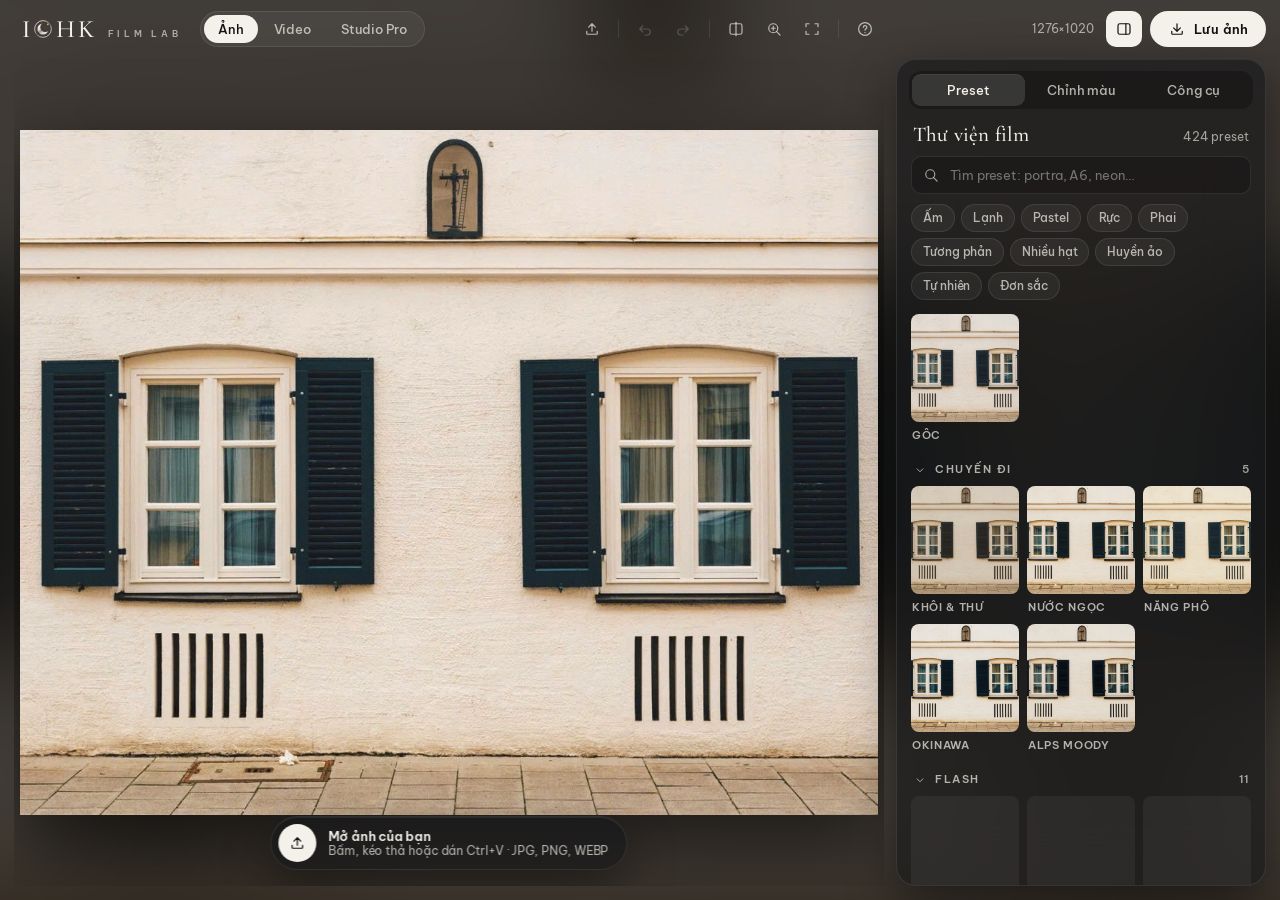
==== commit 4565d5e2: "Ảnh: bộ mẫu carousel, sticker giấy, nền giấy & vải, bóng nắng lá, mockup, thẻ công thức, ngược sáng " ====
--- a/index.html
+++ b/index.html
@@ -15,7 +15,7 @@
 <meta name="theme-color" content="#0a0a0b">
 <link rel="preconnect" href="https://fonts.googleapis.com">
 <link rel="preconnect" href="https://fonts.gstatic.com" crossorigin>
-<link rel="stylesheet" href="https://fonts.googleapis.com/css2?family=Be+Vietnam+Pro:wght@400;500;600;700&family=Cormorant+Garamond:ital,wght@0,300;0,500;0,600;1,300;1,500&family=Dancing+Script:wght@700&family=Pacifico&family=DotGothic16&display=swap">
+<link rel="stylesheet" href="https://fonts.googleapis.com/css2?family=Be+Vietnam+Pro:wght@400;500;600;700&family=Cormorant+Garamond:ital,wght@0,300;0,500;0,600;1,300;1,500&family=Dancing+Script:wght@700&family=Pacifico&family=DotGothic16&family=Oswald:wght@600;700&family=Patrick+Hand&display=swap">
 <style>
 :root{padding-top:0}
 body{margin:0}
@@ -444,6 +444,11 @@
 .cpv .pclose{position:absolute;top:calc(12px + env(safe-area-inset-top,0px));right:12px}
 @media (max-width:899px){.car .chead{gap:6px;padding:calc(8px + env(safe-area-inset-top,0px)) 10px 8px}.car .chead h2{font-size:19px;width:100%;margin:0 0 2px 2px}.car .chead .tbtn{height:34px;padding:0 10px}.car .chead .ib{width:32px}.car .chead .czm{display:none}.car .chead .pclose2{position:absolute;top:calc(6px + env(safe-area-inset-top,0px));right:8px}.car .chead{position:relative}
   .car .cmain{grid-template-columns:minmax(0,1fr);grid-template-rows:minmax(0,46dvh) minmax(0,1fr)}.car .cside{border-left:0;border-top:1px solid var(--line)}.car .cwrap{padding:24px 14px 14px}.cpv{gap:20px;align-content:flex-start;padding-top:56px}}
+.p2stk{display:grid;grid-template-columns:repeat(auto-fill,minmax(68px,1fr));gap:6px}
+.p2stk button{display:flex;flex-direction:column;align-items:center;justify-content:center;gap:3px;padding:6px 4px;border-radius:10px;background:var(--well,rgba(255,255,255,.05));border:1px solid var(--line);color:var(--fg);font:500 11px/1.2 var(--font-ui,inherit);cursor:pointer}
+.p2stk button:hover{border-color:rgba(255,255,255,.28)}
+.p2stk canvas{width:44px;height:44px;display:block}
+.p2packs{display:flex;flex-wrap:wrap;gap:6px}
 </style>
 </head>
 <body>
@@ -477,6 +482,8 @@
   <symbol id="i-t-blur" viewBox="0 0 24 24"><rect x="4" y="4" width="5" height="5" rx="1"/><rect x="10" y="10" width="5" height="5" rx="1"/><rect x="15" y="4" width="5" height="5" rx="1" opacity=".5"/><rect x="4" y="15" width="5" height="5" rx="1" opacity=".5"/><rect x="15" y="15" width="5" height="5" rx="1"/></symbol>
   <symbol id="i-t-draw" viewBox="0 0 24 24"><path d="M4 20l1.2-4.2L15.6 5.4a2 2 0 0 1 2.9 0l.1.1a2 2 0 0 1 0 2.9L8.2 18.8z"/><path d="M14 7l3 3"/></symbol>
   <symbol id="i-t-text" viewBox="0 0 24 24"><path d="M5 6.5V5h14v1.5M12 5v14M9 19h6"/></symbol>
+  <symbol id="i-t-rcard" viewBox="0 0 24 24"><rect x="3" y="5.5" width="18" height="13" rx="3"/><path d="M6.5 10h4M6.5 14h4M14 10h3.5M14 14h3.5"/></symbol>
+  <symbol id="i-t-ba" viewBox="0 0 24 24"><rect x="3" y="4.5" width="18" height="15" rx="2"/><path d="M12 4.5v15M8.5 9.5 6.5 12l2 2.5M15.5 9.5l2 2.5-2 2.5"/></symbol>
   <symbol id="i-t-sticker" viewBox="0 0 24 24"><path d="M20 12.5A8 8 0 1 1 11.5 4c0 4.7 3.8 8.5 8.5 8.5z"/><path d="M9 13.5c.8 1.3 2 2 3.4 2M9 9.5h.01"/></symbol>
   <symbol id="i-t-frame" viewBox="0 0 24 24"><rect x="3.5" y="3.5" width="17" height="17" rx="1.5"/><rect x="7" y="7" width="10" height="8" rx=".8"/></symbol>
   <symbol id="i-t-ai" viewBox="0 0 24 24"><circle cx="12" cy="8.5" r="3.5"/><path d="M5 20c.8-3.6 3.6-5.5 7-5.5s6.2 1.9 7 5.5"/><path d="M3.5 4v3M2 5.5h3M20.5 3v3M19 4.5h3" /></symbol>
@@ -1588,7 +1595,7 @@
     ctx.fillText(txt,w-fs*1.6,h-fs*1.1);ctx.shadowBlur=fs*0.15;ctx.fillText(txt,w-fs*1.6,h-fs*1.1);}
   ctx.restore();
 }
-function hoverState(){const p=findPreset(hoverId);return {strength:100,params:p.params,mix:p.mix,lut:state.lut};}
+function hoverState(){const p=findPreset(hoverId);return {strength:100,params:p.params,mix:p.mix,lut:p.lut&&LUTS.has(p.lut)?{id:p.lut,amt:100}:state.lut};}
 function draw(){
   queued=false;if(!prevTex)return;
   const W=view.width,H=view.height;
@@ -1625,7 +1632,7 @@
 function queueAllThumbs(){thumbQ=["none"].concat(custom.map(p=>p.id),PRESETS.slice(1).map(p=>p.id));if(!pumping){pumping=true;requestAnimationFrame(pump);}}
 function pump(){let n=0;while(thumbQ.length&&n<5){renderThumb(thumbQ.shift());n++;}if(thumbQ.length)requestAnimationFrame(pump);else{pumping=false;schedule();}}
 function renderThumb(id){if(!thumbTex)return;const p=findPreset(id);
-  render(thumbTex,TH,TH,effective({strength:100,params:p.params,mix:p.mix},false));
+  render(thumbTex,TH,TH,effective({strength:100,params:p.params,mix:p.mix,lut:p.lut&&LUTS.has(p.lut)?{id:p.lut,amt:100}:null},false));
   let c=thumbCache.get(id);if(!c){c=document.createElement("canvas");c.width=c.height=TH;thumbCache.set(id,c);}
   c.getContext("2d").drawImage(glc,0,0);paintThumb(id);}
 function paintThumb(id){const c=thumbCache.get(id);if(!c)return;document.querySelectorAll('canvas[data-thumb="'+id+'"]').forEach(t=>t.getContext("2d").drawImage(c,0,0));}
@@ -1685,7 +1692,7 @@
   selectPreset(id);
 }
 function selectPreset(id,auto){if(!auto)presetTouched=true;
-  const p=findPreset(id);hoverId=null;state.presetId=id;state.params=Object.assign({},NEUTRAL,p.params);state.mix=(p.mix||Z9).slice();state.strength=100;
+  const p=findPreset(id);hoverId=null;state.presetId=id;state.params=Object.assign({},NEUTRAL,p.params);state.mix=(p.mix||Z9).slice();state.strength=100;p2PresetLut(p);
   if(id!=="none"){uses[id]=(uses[id]||0)+1;store.set("tiemphim.uses",JSON.stringify(uses));}
   document.querySelectorAll(".tile").forEach(t=>t.setAttribute("aria-pressed",String(t.dataset.id===id)));
   syncAll();pushHistory();schedule();
@@ -2024,7 +2031,7 @@
   resetZoom();setPrevRes(prevTarget());
   if(!refThumb){const s=Math.min(origPrev.width,origPrev.height),t=document.createElement("canvas");t.width=t.height=TH;
     t.getContext("2d").drawImage(origPrev,(origPrev.width-s)/2,(origPrev.height-s)/2,s,s,0,0,TH,TH);thumbSrc=t;if(thumbTex)gl.deleteTexture(thumbTex);thumbTex=makeTex(0,0,thumbSrc);}
-  OPS.length=0;state.opsLen=0;state.overlays=[];state.geo=Object.assign({},GEO0);state.ai=Object.assign({},AI0);state.frame="none";state.fx2=Object.assign({},FX0);
+  OPS.length=0;state.opsLen=0;state.overlays=[];state.geo=Object.assign({},GEO0);state.ai=Object.assign({},AI0);state.frame="none";state.fx2=Object.assign({},FX0);state.ext=p2Ext0();
   aiData=null;aiFailed=false;selId=null;cropDraft=null;bboxes.clear();
   seed=Math.random()*100;
   $("badge").hidden=!sample;$("sizeInfo").textContent=fullSrc.width+"×"+fullSrc.height;
@@ -2129,7 +2136,7 @@
   if(f==="white"){const p=Math.round(m*0.045);return {f,OW:W+2*p,OH:H+2*p,x:p,y:p};}
   if(f==="polaroid"){const p=Math.round(m*0.06);return {f,OW:W+2*p,OH:H+p+Math.round(p*4),x:p,y:p};}
   if(f==="film"){const px=Math.round(m*0.04),py=Math.round(m*0.13);return {f,OW:W+2*px,OH:H+2*py,x:px,y:py};}
-  if(f==="cream"){const p=Math.round(m*0.08);return {f,OW:W+2*p,OH:H+2*p,x:p,y:p};}
+  if(f==="cream"||TEXS[f]){const p=Math.round(m*0.08);return {f,OW:W+2*p,OH:H+2*p,x:p,y:p};}
   return {f:"none",OW:W,OH:H,x:0,y:0};}
 function rrPath(x,a,b,w,h,r){x.beginPath();x.moveTo(a+r,b);x.arcTo(a+w,b,a+w,b+h,r);x.arcTo(a+w,b+h,a,b+h,r);x.arcTo(a,b+h,a,b,r);x.arcTo(a,b,a+w,b,r);x.closePath();}
 const FONTS={modern:['700','"Be Vietnam Pro",system-ui,sans-serif',"Hiện đại"],serif:['600','"Cormorant Garamond",Georgia,serif',"Serif"],pixel:['400','"DotGothic16",monospace',"Pixel"],hand:['700','"Dancing Script",cursive',"Viết tay"],round:['400','"Pacifico",cursive',"Tròn"]};
@@ -2141,6 +2148,7 @@
     else if(it.style==="marker"){x.globalAlpha=0.55;x.strokeStyle=it.color;x.lineWidth=it.w*u*1.8;x.lineCap="butt";path();x.stroke();}
     else{x.strokeStyle=it.color;x.lineWidth=it.w*u;path();x.stroke();}
     x.restore();return;}
+  if(it.kind==="stk"){p2DrawOverlayStk(x,it,ox,oy,W,H,preview);return;}
   const fs=Math.max(4,it.size*u),cx=ox+it.x*W,cy=oy+it.y*H;
   x.save();x.translate(cx,cy);x.rotate((it.rot||0)*Math.PI/180);
   let hw,hh;
@@ -2148,10 +2156,11 @@
     const lines=String(it.text||" ").split("\n"),lh=fs*1.18,widths=lines.map(l=>x.measureText(l).width),mw=Math.max(...widths,fs*0.5);
     hw=mw/2+fs*0.35;hh=lines.length*lh/2+fs*0.2;
     if(it.style==="box"){x.fillStyle=it.color==="#ffffff"||it.color==="#f2ede4"?"rgba(20,20,22,.78)":"rgba(255,255,255,.88)";rrPath(x,-hw,-hh,hw*2,hh*2,fs*0.35);x.fill();}
+    else if(it.style==="hook"||it.style==="bubble")p2TextBg(x,it.style,hw,hh,fs,1);
     lines.forEach((l,i)=>{const ly=(i-(lines.length-1)/2)*lh;
       if(it.style==="shadow"){x.shadowColor="rgba(0,0,0,.6)";x.shadowBlur=fs*0.25;x.shadowOffsetY=fs*0.06;}
       if(it.style==="outline"){x.lineWidth=fs*0.12;x.strokeStyle=it.color==="#111111"?"#ffffff":"#111111";x.lineJoin="round";x.strokeText(l,0,ly);}
-      x.fillStyle=it.color;x.fillText(l,0,ly);x.shadowColor="transparent";});
+      x.fillStyle=p2TextInk(it.style,it.color);x.fillText(l,0,ly);x.shadowColor="transparent";});
   }else{x.font=fs+'px "Apple Color Emoji","Segoe UI Emoji","Noto Color Emoji",sans-serif';x.textAlign="center";x.textBaseline="middle";x.fillText(it.emoji,0,fs*0.05);hw=fs*0.62;hh=fs*0.62;}
   bboxes.set(it.id,{hw:hw/u,hh:hh/u});
   if(preview&&it.id===selId){x.setLineDash([6,5]);x.lineWidth=2;x.strokeStyle="rgba(255,255,255,.9)";x.strokeRect(-hw,-hh,hw*2,hh*2);x.setLineDash([]);}
@@ -2165,13 +2174,15 @@
     for(let px=gap*0.6;px<OW-hw;px+=hw+gap){[fr.y*0.28,OH-fr.y*0.28-hh].forEach(py=>{rrPath(x,px,py,hw,hh,hw*0.22);x.fill();});}
     x.fillStyle="#f2a33a";x.font=Math.round(m*0.03)+'px "DotGothic16",monospace';x.textBaseline="middle";x.fillText("IOHK 400   ▸ 12A",OW*0.06,fr.y*0.78);x.fillText("◂ 13   IOHK 400",OW*0.6,OH-fr.y*0.78);}
   else if(fr.f==="cream"){x.fillStyle="#efe7d8";x.fillRect(0,0,OW,OH);}
+  else if(TEXS[fr.f]){p2TexFill(x,fr.f,OW,OH,m);}
   const L=mk(W,H);L.x.drawImage(img,0,0,img.width,img.height,0,0,W,H);
   if(opt.cutout)  {L.x.globalCompositeOperation="destination-in";L.x.drawImage(opt.cutout,0,0,W,H);L.x.globalCompositeOperation="source-over";}
   if(opt.overlays){const F=state.fx2;drawFx(L.x,W,H,F.fx,F.fxA/100,F.seed,geoPrev);}
   if(opt.date>0.5)drawStamp(L.x,W,H,opt.date);
   if(opt.overlays)state.overlays.forEach(it=>drawOverlay(L.x,it,0,0,W,H,opt.preview));
+  if(opt.overlays&&state.ext&&state.ext.leaf>0)drawLeaf(L.x,W,H,state.ext.leaf/100,7);
   if(fr.f==="cream"){x.save();rrPath(x,fr.x,fr.y,W,H,m*0.035);x.clip();x.drawImage(L.c,fr.x,fr.y);x.restore();}
-  else{if(fr.f==="polaroid"||fr.f==="white"){x.fillStyle="rgba(0,0,0,.06)";x.fillRect(fr.x-1,fr.y-1,W+2,H+2);}x.drawImage(L.c,fr.x,fr.y);}
+  else{if(fr.f==="polaroid"||fr.f==="white"||TEXS[fr.f]){x.fillStyle="rgba(0,0,0,.06)";x.fillRect(fr.x-1,fr.y-1,W+2,H+2);}x.drawImage(L.c,fr.x,fr.y);}
 }
 
 /* ---------- Draw & export ---------- */
@@ -2223,11 +2234,11 @@
 }
 
 /* ---------- History ---------- */
-function snap(){return JSON.stringify({presetId:state.presetId,strength:state.strength,params:state.params,mix:state.mix,geo:state.geo,opsLen:state.opsLen,overlays:state.overlays,frame:state.frame,ai:state.ai,fx2:state.fx2,srcV:state.srcV,lut:state.lut});}
+function snap(){return JSON.stringify({presetId:state.presetId,strength:state.strength,params:state.params,mix:state.mix,geo:state.geo,opsLen:state.opsLen,overlays:state.overlays,frame:state.frame,ai:state.ai,fx2:state.fx2,srcV:state.srcV,lut:state.lut,ext:state.ext});}
 function restore(i){
   const o=JSON.parse(history[i]),oo=state.opsLen,oa=JSON.stringify(state.ai),og=JSON.stringify(state.geo),ok=rsKey();
   state.presetId=o.presetId;state.strength=o.strength;state.params=o.params;state.mix=o.mix;
-  state.lut=o.lut||{id:null,amt:100};if(typeof lutUI==="function")lutUI();state.geo=o.geo||Object.assign({},GEO0);state.opsLen=o.opsLen||0;state.overlays=o.overlays||[];state.frame=o.frame||"none";state.ai=o.ai||Object.assign({},AI0);state.fx2=Object.assign({},FX0,o.fx2||{});
+  state.lut=o.lut||{id:null,amt:100};state.ext=o.ext?JSON.parse(JSON.stringify(o.ext)):p2Ext0();if(typeof lutUI==="function")lutUI();state.geo=o.geo||Object.assign({},GEO0);state.opsLen=o.opsLen||0;state.overlays=o.overlays||[];state.frame=o.frame||"none";state.ai=o.ai||Object.assign({},AI0);state.fx2=Object.assign({},FX0,o.fx2||{});
   {const sv=o.srcV||0;if(sv!==state.srcV&&SRCS[sv]){state.srcV=sv;swapSource(SRCS[sv]);}}
   if(state.opsLen!==oo||JSON.stringify(state.ai)!==oa||rsKey()!==ok)retDirty=true;if(JSON.stringify(state.geo)!==og){geoDirty=true;if(tool==="crop")cropDraft=state.geo.crop?Object.assign({},state.geo.crop):{x:0,y:0,w:1,h:1};}
   if(selId&&!state.overlays.some(o=>o.id===selId))selId=null;
@@ -2648,7 +2659,7 @@
 /* ---------- Phong cách AI (on-device restyle) & Hiệu ứng trend (Prequel / Instagram-style) ----------
    Restyle and pixel effects run on the GPU inside buildRet (cached like the bg stage), light overlays are drawn
    in composeTo with a seeded random generator so preview and export match. */
-const FX0={rs:"none",rsA:100,fx:"none",fxA:70,seed:7,enh:0,spot:"none",spotPos:"left",spotA:75,spotDark:45,sky:"none",skyA:100};
+const FX0={rs:"none",rsA:100,fx:"none",fxA:70,seed:7,enh:0,spot:"none",spotPos:"left",spotA:75,spotDark:45,sky:"none",skyA:100,rim:"none",rimA:70,rimSp:50};
 state.fx2=Object.assign({},FX0);
 const RS_LIST=[
  ["none","Gốc",-1,"Ảnh không đổi phong cách."],
@@ -2753,11 +2764,12 @@
  gl_FragColor=vec4(clamp(o,0.0,1.0),texture2D(u_I,uv).a);}`
 });
 
-function rsKey(){const F=state.fx2;return [F.enh,F.spot==="none"?"":F.spot+F.spotPos+F.spotA+"/"+F.spotDark,F.sky==="none"?"":F.sky+F.skyA+"/"+F.seed,F.rs,F.rs==="none"?0:F.rsA,FX_GPU[F.fx]!=null?F.fx:"",FX_GPU[F.fx]!=null?F.fxA+"/"+F.seed:""].join("|");}
+function rsKey(){const F=state.fx2;return [F.enh,F.spot==="none"?"":F.spot+F.spotPos+F.spotA+"/"+F.spotDark,F.sky==="none"?"":F.sky+F.skyA+"/"+F.seed,F.rs,F.rs==="none"?0:F.rsA,FX_GPU[F.fx]!=null?F.fx:"",FX_GPU[F.fx]!=null?F.fxA+"/"+F.seed:"",F.rim&&F.rim!=="none"?F.rim+F.rimA+"/"+F.rimSp+"/"+aiStamp:""].join("|");}
 function fxStage(cv){const F=state.fx2;let out=cv;
   if(F.enh>0)out=enhCv(out,F.enh/100);
   if(F.sky&&F.sky!=="none"&&F.skyA>0)out=skyCv(out,F);
   if(F.spot&&F.spot!=="none"&&F.spotA>0)out=spotCv(out,F);
+  if(F.rim&&F.rim!=="none"&&F.rimA>0&&aiData&&aiData.bg)out=rimCv(out,F);
   if(RS_MODE[F.rs]!=null&&F.rsA>0)out=restyleCv(out,F.rs,F.rsA/100);
   if(FX_GPU[F.fx]!=null&&F.fxA>0)out=pfxCv(out,FX_GPU[F.fx],F.fxA/100,F.seed);
   return out;}
@@ -2913,7 +2925,7 @@
   const b=sec("Đèn rọi AI");b.appendChild(chipRow([["none","Tắt"],["white","Trắng"],["warm","Ấm"],["pink","Hồng"],["violet","Tím"],["blue","Xanh"],["dual","Hai màu"]],F.spot,v=>ch("spot",v)));
   if(F.spot!=="none"){if(F.spot!=="dual")b.appendChild(chipRow([["left","Bên trái"],["right","Bên phải"],["top","Trên đầu"],["front","Chính diện"]],F.spotPos,v=>ch("spotPos",v)));
     b.appendChild(sld("Độ sáng đèn",0,100,F.spotA,deb(v=>{F.spotA=v;}),()=>pushHistory()));b.appendChild(sld("Tối nền",0,100,F.spotDark,deb(v=>{F.spotDark=v;}),()=>pushHistory()));}
-  b.appendChild(hint(aiBusy?"Đang tìm người trong ảnh…":"Rọi một ngọn đèn màu vào người trong ảnh, nền tối đi cho chủ thể nổi bật. Hai màu: hồng một bên, xanh một bên như đèn neon."));w.appendChild(b);
+  b.appendChild(hint(aiBusy?"Đang tìm người trong ảnh…":"Rọi một ngọn đèn màu vào người trong ảnh, nền tối đi cho chủ thể nổi bật. Hai màu: hồng một bên, xanh một bên như đèn neon."));w.appendChild(b);w.appendChild(rimSec(ch,deb));
   const c=sec("Thay trời AI");c.appendChild(chipRow([["none","Gốc"],["blue","Trời xanh"],["sunset","Hoàng hôn"],["night","Đêm sao"],["dream","Mộng mơ"]],F.sky,v=>ch("sky",v,()=>setTimeout(()=>{if(F.sky!=="none"&&!skyInfo.found)toast("Không thấy bầu trời trong ảnh này");},400))));
   if(F.sky!=="none"){c.appendChild(sld("Độ đậm",0,100,F.skyA,deb(v=>{F.skyA=v;}),()=>pushHistory()));const r=el("div","btnrow");r.append(btn("Đổi mây","",()=>{F.seed=1+Math.floor(Math.random()*997);redo();pushHistory();}));c.appendChild(r);}
   c.appendChild(hint("Tự tìm vùng trời và thay bằng trời mới, chỉnh màu cảnh cho hợp. Hợp ảnh chụp ngoài trời có trời trơn hoặc trời trắng."));w.appendChild(c);
@@ -3152,7 +3164,7 @@
   const m=el("p","note",UP.msg||(t2&&!t2.ok?"Ảnh đã đủ lớn, dùng Tự chỉnh AI để tăng nét.":"Lần đầu tải mô hình khoảng 2,5 MB. Máy yếu có thể mất vài chục giây. Hoàn tác được."));m.id="upMsg";s.appendChild(m);return s;}
 
 /* ---------- Tool UI ---------- */
-const TOOLS=[["flash","Flash"],["fx2","Hiệu ứng AI"],["erase","Xoá vật thể"],["crop","Cắt & xoay"],["beauty","Làm đẹp"],["reshape","Nắn dáng"],["blur","Mosaic & mờ"],["draw","Vẽ"],["text","Chữ"],["sticker","Sticker"],["frame","Khung"],["ai","Nền AI"],["collage","Ghép ảnh"],["carousel","Carousel liền mạch"]];
+const TOOLS=[["flash","Flash"],["fx2","Hiệu ứng AI"],["erase","Xoá vật thể"],["crop","Cắt & xoay"],["beauty","Làm đẹp"],["reshape","Nắn dáng"],["blur","Mosaic & mờ"],["draw","Vẽ"],["text","Chữ"],["sticker","Sticker"],["frame","Khung"],["ai","Nền AI"],["collage","Ghép ảnh"],["carousel","Carousel liền mạch"],["rcard","Thẻ công thức"],["ba","Trước / Sau"]];
 const BRUSH_T=new Set(["beauty","reshape","blur"]);
 const COLORS=["#ffffff","#111111","#f2a33a","#ff4d5e","#ff8fc7","#7a5cff","#3ec9ff","#5fe08a","#ffe45c"];
 const LIPS=["#c2334d","#e0566f","#a8323e","#d9776b","#8e2a4f","#f08a8a"];
@@ -3184,6 +3196,8 @@
     const r2=el("div","btnrow");r2.append(btn("Đặt lại","",()=>{state.geo=Object.assign({},GEO0);cropDraft={x:0,y:0,w:1,h:1};geoDirty=true;pushHistory();renderToolUI();schedule();}),
       btn("Áp dụng","primary",()=>{setTool(null);toast("Đã cắt ảnh");}));box.append(r2,hint("Kéo khung trên ảnh để chọn vùng giữ lại. Kéo bốn góc để đổi cỡ."));
   }
+  else if(t==="rcard"){box.appendChild(rcPanel());}
+  else if(t==="ba"){box.appendChild(baPanel());}
   else if(t==="fx2"){box.appendChild(fxPanel());}
   else if(t==="erase"){box.appendChild(erasePanel());}
   else if(t==="flash"){
@@ -3250,14 +3264,15 @@
     const it=selItem();
     if(t==="text"){const r=el("div","btnrow");r.appendChild(btn("Thêm chữ","primary",()=>{const o={id:"o"+Date.now(),kind:"text",text:"Hà Nội mùa thu",font:"serif",style:"shadow",color:"#ffffff",size:0.09,rot:0,x:0.5,y:0.5};
       state.overlays.push(o);selId=o.id;pushHistory();renderToolUI();schedule();setTimeout(()=>{const ta=document.querySelector(".tp-text");if(ta){ta.focus();ta.select();}},30);}));box.appendChild(r);}
-    else{const s=sec("Chọn sticker"),g=el("div","emojis");EMOJI.forEach(em=>{const b=el("button",null,em);b.type="button";b.setAttribute("aria-label","Thêm sticker "+em);
+    else{box.appendChild(p2StkPicker());const s=sec("Emoji"),g=el("div","emojis");EMOJI.forEach(em=>{const b=el("button",null,em);b.type="button";b.setAttribute("aria-label","Thêm sticker "+em);
       b.onclick=()=>{const o={id:"o"+Date.now(),kind:"sticker",emoji:em,size:0.16,rot:0,x:0.5+(Math.random()-0.5)*0.2,y:0.5+(Math.random()-0.5)*0.2};state.overlays.push(o);selId=o.id;pushHistory();renderToolUI();schedule();};g.appendChild(b);});
       s.appendChild(g);box.appendChild(s);}
-    if(it&&(it.kind==="text"||it.kind==="sticker")){
+    if(it&&it.kind==="stk"){box.appendChild(p2StkSel(it));}
+    else if(it&&(it.kind==="text"||it.kind==="sticker")){
       const s=sec(it.kind==="text"?"Chữ đang chọn":"Sticker đang chọn");
       if(it.kind==="text"){const ta=el("textarea","field tp-text");ta.value=it.text;ta.setAttribute("aria-label","Nội dung chữ");ta.addEventListener("input",()=>{it.text=ta.value;schedule();});ta.addEventListener("change",pushHistory);s.appendChild(ta);
         s.appendChild(chipRow(Object.keys(FONTS).map(k=>[k,FONTS[k][2]]),it.font,v=>{it.font=v;pushHistory();renderToolUI();schedule();}));
-        s.appendChild(chipRow([["plain","Thường"],["shadow","Bóng đổ"],["outline","Viền"],["box","Nền"]],it.style,v=>{it.style=v;pushHistory();renderToolUI();schedule();}));
+        s.appendChild(chipRow([["plain","Thường"],["shadow","Bóng đổ"],["outline","Viền"],["box","Nền"],["hook","Nhãn hook"],["bubble","Tin nhắn"]],it.style,v=>{it.style=v;pushHistory();renderToolUI();schedule();}));
         s.appendChild(swRow(COLORS,it.color,c=>{it.color=c;pushHistory();renderToolUI();schedule();}));}
       s.appendChild(sld("Cỡ",2,60,Math.round(it.size*100),v=>{it.size=v/100;schedule();},pushHistory));
       s.appendChild(sld("Xoay",-180,180,it.rot||0,v=>{it.rot=v;schedule();},pushHistory,v=>v+"°"));
@@ -3467,7 +3482,7 @@
 function pasteLook(){let o=null;try{o=JSON.parse(store.get(LOOK_KEY)||"null");}catch(e){}if(!applyLook(o)){toast("Chưa chép chỉnh nào");return;}
   toast(o.lut&&o.lut.id&&!LUTS.has(o.lut.id)?"Đã dán chỉnh. LUT gốc đã bị xoá nên bỏ qua.":"Đã dán chỉnh");}
 /* Ảnh xuất cho Instagram: cắt giữa đúng tỉ lệ, thu về rộng 1080 (thu nửa từng bước + nội suy chất lượng cao), làm nét nhẹ */
-function igOut(src){const s=IG_SIZES.find(x=>x[0]===igSize);if(!s||!s[2])return src;const TW=s[2],TH=s[3],r=TW/TH;
+function igOut(src){const s=IG_SIZES.find(x=>x[0]===igSize);if(!s||!s[2])return src;if(s[0]==="s916b")return p2BlurFill(src,s[2],s[3]);const TW=s[2],TH=s[3],r=TW/TH;
   let sw=src.width,sh=src.height,sx=0,sy=0;if(sw/sh>r){const w=Math.round(sh*r);sx=Math.round((sw-w)/2);sw=w;}else{const h=Math.round(sw/r);sy=Math.round((sh-h)/2);sh=h;}
   let cur=document.createElement("canvas");cur.width=sw;cur.height=sh;cur.getContext("2d").drawImage(src,sx,sy,sw,sh,0,0,sw,sh);
   while(cur.width/2>=TW){const c=document.createElement("canvas");c.width=Math.round(cur.width/2);c.height=Math.round(cur.height/2);const x=c.getContext("2d");x.imageSmoothingQuality="high";x.drawImage(cur,0,0,c.width,c.height);cur=c;}
@@ -3482,7 +3497,7 @@
     use.onclick=()=>{state.lut={id:on?null:l.id,amt:state.lut.amt||100};pushHistory();schedule();lutUI();};
     const del=el("button",null,"Xoá");del.type="button";del.onclick=()=>{if(!del.classList.contains("warn")){del.classList.add("warn");del.textContent="Bấm lần nữa để xoá";setTimeout(()=>{del.classList.remove("warn");del.textContent="Xoá";},2600);return;}
       if(state.lut.id===l.id)state.lut={id:null,amt:state.lut.amt};lutRemove(l.id).then(()=>schedule());};
-    r.append(n,use,del);box.appendChild(r);});
+    r.append(n,use);if(!/^lut_b_/.test(l.id))r.appendChild(del);else n.textContent=l.name+" · có sẵn";box.appendChild(r);});
   const rw=$("lutAmtRow");if(rw){rw.hidden=!state.lut.id;$("lutAmt").value=state.lut.amt;$("lutAmtV").textContent=Math.round(state.lut.amt)+"%";}}
 function lookUI(){const b=$("lookPaste");if(b)b.disabled=!store.get(LOOK_KEY);}
 (function buildRecipeExtras(){const rec=$("recipe");if(!rec)return;const first=rec.firstElementChild;
@@ -3559,12 +3574,12 @@
 
 /* ---------- Carousel liền mạch: một khổ dài N slide, ảnh vắt qua mép slide, cắt thành N ảnh ---------- */
 const SW=1080,CMARGIN=24;
-const CAR={n:4,ratio:"34",bg:"#ffffff",grain:false,look:false,snap:true,items:[],srcs:[],sel:null,pan:false,slide:0,z:0,zAuto:true,guides:null,pick:new Set()};
+const CAR={n:4,ratio:"34",bg:"#ffffff",grain:false,tex:"",rep:null,leaf:0,look:false,snap:true,items:[],srcs:[],sel:null,pan:false,slide:0,z:0,zAuto:true,guides:null,pick:new Set()};
 const CAR_BGS=[["#ffffff","Trắng"],["#f3ede1","Kem"],["#111111","Đen"]];
 const CFONTS={diary:["italic 300",'"Cormorant Garamond",Georgia,serif',"Nhật ký"],thin:["300",'"Cormorant Garamond",Georgia,serif',"Serif mảnh"],serif:["600",'"Cormorant Garamond",Georgia,serif',"Serif"],modern:["500",'"Be Vietnam Pro",system-ui,sans-serif',"Hiện đại"],hand:["700",'"Dancing Script",cursive',"Viết tay"],pixel:["400",'"DotGothic16",monospace',"Pixel"]};
 const CTPL=[["1","1 ảnh",1],["2d","2 dọc",2],["2n","2 ngang",2],["3","3 ảnh",3],["4","4 ảnh",4],["12","1 + 2",3],["sh","Vắt ngang",1],["sv","Vắt dọc",1]];
 let cm=null,cidSeq=1,carHist=[],carHi=-1,carSaveT=null,carLookKey="",carLoaded=false;
-const cH=()=>CAR.ratio==="45"?1350:1440,cW=()=>CAR.n*SW;
+const cH=()=>CAR.ratio==="45"?1350:CAR.ratio==="916"?1920:1440,cW=()=>CAR.n*SW;
 const cid=()=>"c"+(Date.now().toString(36))+(cidSeq++);
 const cSrc=id=>CAR.srcs.find(s=>s.id===id);
 const cItem=id=>CAR.items.find(i=>i.id===id);
@@ -3584,17 +3599,26 @@
 function cExtent(it){const w=it.type==="text"?(it._w||200):it.w,h=it.type==="text"?(it._h||80):it.h;return Math.hypot(w,h)/2+40;}
 /* vẽ cả khổ (toạ độ canvas = toạ độ khổ dài); o.sc = số pixel thật trên 1 đơn vị, o.x0/x1 để bỏ mục nằm ngoài slide */
 function drawCarScene(x,o){const W=cW(),H=cH();x.save();x.fillStyle=CAR.bg;x.fillRect(0,0,W,H);
+  if(CAR.tex&&TEXS[CAR.tex]){x.fillStyle=x.createPattern(texTile(CAR.tex),"repeat");x.fillRect(0,0,W,H);}
   if(CAR.grain){const p=x.createPattern(grainTile(),"repeat");const dk=cLum(CAR.bg)<0.35;x.globalAlpha=dk?0.6:1;x.globalCompositeOperation=dk?"screen":"source-over";x.fillStyle=p;x.fillRect(0,0,W,H);x.globalAlpha=1;x.globalCompositeOperation="source-over";}
+  if(CAR.rep)drawRep(x,W,H,CAR.rep);
   x.imageSmoothingEnabled=true;x.imageSmoothingQuality="high";
   for(const it of CAR.items){if(o.x0!=null){const e=cExtent(it);if(it.x+e<o.x0||it.x-e>o.x1)continue;}
     x.save();x.translate(it.x,it.y);if(it.rot)x.rotate(it.rot*Math.PI/180);
-    if(it.type==="text"){const L=cMeasure(x,it),lh=it.size*1.18;x.fillStyle=it.color||"#1d1d1f";x.textAlign="center";x.textBaseline="middle";L.forEach((l,i)=>x.fillText(l,0,(i-(L.length-1)/2)*lh));x.restore();continue;}
-    const s=cSrc(it.src),img=o.getImg(it.src),g=cGeom(it,s),w=it.w,h=it.h;
+    if(it.type==="stk"){drawStk(x,it,it.w,it.h,o.sc);x.restore();continue;}
+    if(it.type==="text"){const L=cMeasure(x,it),lh=it.size*1.18;carTextBg(x,it,L,lh,o.sc);x.font=cTextFont(it);x.fillStyle=p2TextInk(it.style,it.color||"#1d1d1f");x.textAlign="center";x.textBaseline="middle";
+      if(it.style==="soft"){x.shadowColor="rgba(0,0,0,.5)";x.shadowBlur=it.size*0.35*o.sc;x.shadowOffsetY=it.size*0.05*o.sc;}
+      L.forEach((l,i)=>x.fillText(l,0,(i-(L.length-1)/2)*lh));x.restore();continue;}
+    const sid=it.follow?(cItem(it.follow)||{}).src:it.src,s=sid?cSrc(sid):null,img=sid?o.getImg(sid):null,w=it.w,h=it.h;
+    if(it.blur){if(img)drawBlurCover(x,img,w,h);else{x.fillStyle="#3a3936";x.fillRect(-w/2,-h/2,w,h);}x.restore();continue;}
+    const g=cGeom(it,s);
     if(it.shadow){x.save();x.shadowColor="rgba(0,0,0,.26)";x.shadowBlur=Math.min(w,h)*0.045*o.sc;x.shadowOffsetY=Math.min(w,h)*0.018*o.sc;x.fillStyle=it.border&&it.border!=="none"?"#fbfaf7":"#888";x.fillRect(-w/2,-h/2,w,h);x.restore();}
     if(it.border&&it.border!=="none"){x.fillStyle="#fbfaf7";x.fillRect(-w/2,-h/2,w,h);}
     const L=-w/2+g.b,T=-h/2+g.b;
-    if(img){const iw=img.width,ih=img.height;x.drawImage(img,g.u0*iw,g.v0*ih,g.fw*iw,g.fh*ih,L,T,g.pw,g.ph);}else{x.fillStyle="#d8d4cc";x.fillRect(L,T,g.pw,g.ph);}
+    if(img){const iw=img.width,ih=img.height;x.drawImage(img,g.u0*iw,g.v0*ih,g.fw*iw,g.fh*ih,L,T,g.pw,g.ph);}
+    else{x.fillStyle="#d8d4cc";x.fillRect(L,T,g.pw,g.ph);if(o.ui&&!sid){const z=Math.max(26,Math.min(g.pw,g.ph)*0.08);x.fillStyle="#5d584f";x.textAlign="center";x.textBaseline="middle";x.font="600 "+z+'px "Be Vietnam Pro",system-ui,sans-serif';x.fillText("+ Thêm ảnh",L+g.pw/2,T+g.ph/2);}}
     x.restore();}
+  if(CAR.leaf>0)drawLeaf(x,W,H,CAR.leaf/100,5);
   x.restore();}
 /* ---- giao diện ---- */
 function openCarousel(){
@@ -3610,7 +3634,7 @@
   const zo=btn("−","czm",()=>carZoom(1/1.25)),zi=btn("+","czm",()=>carZoom(1.25));zo.setAttribute("aria-label","Thu nhỏ");zi.setAttribute("aria-label","Phóng to");
   czv=el("button","tbtn zoomv num czm","Vừa");czv.type="button";czv.title="Xem hết các slide";czv.onclick=()=>{carFit(true,true);carPaint();};
   cexp=btn("Xuất","primary",()=>carExport());cexp.id="carExport";
-  head.append(ib("undo","Hoàn tác",()=>carUndo(-1)),ib("redo","Làm lại",()=>carUndo(1)),zo,czv,zi,btn("Thêm chữ","",carAddText),btn("Xem thử","",carPreview),cexp);const cx=ib("close","Đóng",closeCarousel);cx.classList.add("pclose2");head.appendChild(cx);
+  head.append(ib("undo","Hoàn tác",()=>carUndo(-1)),ib("redo","Làm lại",()=>carUndo(1)),zo,czv,zi,btn("Thêm chữ","",carAddText),btn("Xem thử","",carPreview),btn("Mockup","",carMockupSave),cexp);const cx=ib("close","Đóng",closeCarousel);cx.classList.add("pclose2");head.appendChild(cx);
   const main=el("div","cmain");cws=el("div","cws");const wrap=el("div","cwrap");cruler=el("div","cruler");cstage=el("div","cstage");ccv=document.createElement("canvas");ccv.setAttribute("aria-label","Khổ carousel");cstage.appendChild(ccv);
   wrap.append(cruler,cstage);cempty=el("div","cempty");cempty.appendChild(el("p",null,"Thêm ảnh hoặc kéo thả ảnh vào đây"));cws.append(wrap,cempty);
   cside=el("div","cside");main.append(cws,cside);cm.append(head,main);
@@ -3641,7 +3665,7 @@
   cstage.style.width=cw+"px";cstage.style.height=ch+"px";cruler.style.width=cw+"px";
   const pw=Math.round(cw*dpr),ph=Math.round(ch*dpr);if(ccv.width!==pw)ccv.width=pw;if(ccv.height!==ph)ccv.height=ph;
   const x=ccv.getContext("2d"),sc=pw/W;x.setTransform(sc,0,0,sc,0,0);
-  drawCarScene(x,{sc,getImg:id=>{const s=cSrc(id);return s&&((CAR.look&&s.lthumb)||s.thumb);}});
+  drawCarScene(x,{sc,ui:true,getImg:id=>{const s=cSrc(id);return s&&((CAR.look&&s.lthumb)||s.thumb);}});
   /* mép slide, viền chọn, đường hít */
   const ink=cLum(CAR.bg)>0.5?"rgba(20,20,22,.55)":"rgba(255,255,255,.6)",px=1/sc;x.lineWidth=1.2*px;x.strokeStyle=ink;x.setLineDash([6*px,5*px]);
   for(let k=1;k<CAR.n;k++){x.beginPath();x.moveTo(k*SW,0);x.lineTo(k*SW,H);x.stroke();}x.setLineDash([]);
@@ -3674,7 +3698,7 @@
     if(P.size>2)return;
     const h=carHandle(p);if(h){const it=cItem(CAR.sel),[w,hh]=carSize(it);g={m:"resize",it,h,o:JSON.parse(JSON.stringify(it)),w0:w,h0:hh};return;}
     const it=carHit(p);const now=Date.now();
-    if(it&&lastTap&&lastTap.id===it.id&&now-lastTap.t<320){lastTap=null;if(it.type==="img"){CAR.pan=!CAR.pan;CAR.sel=it.id;carSide();carPaint();}else{const ta=cside.querySelector("textarea");if(ta)ta.focus();}return;}
+    if(it&&lastTap&&lastTap.id===it.id&&now-lastTap.t<320){lastTap=null;if(it.type==="img"&&(it.follow||!it.src)){CAR.sel=it.id;carSide();carPaint();carPickInto(it);}else if(it.type==="img"){CAR.pan=!CAR.pan;CAR.sel=it.id;carSide();carPaint();}else{const ta=cside.querySelector("textarea");if(ta)ta.focus();}return;}
     lastTap=it?{id:it.id,t:now}:null;
     if(it){if(CAR.sel!==it.id){CAR.sel=it.id;CAR.pan=false;carSide();}g={m:CAR.pan&&it.type==="img"?"pan":"move",it,p0:p,o:JSON.parse(JSON.stringify(it)),moved:false};}
     else{if(CAR.sel){CAR.sel=null;CAR.pan=false;carSide();}g={m:"scroll",x:e.clientX,y:e.clientY,sl:cws.scrollLeft,st:cws.scrollTop};}
@@ -3703,11 +3727,11 @@
   const up=e=>{if(!P.has(e.pointerId))return;P.delete(e.pointerId);if(P.size)return;if(g&&g.moved){carCommit();if(g.m==="resize"||g.m==="pinch")carSide();}g=null;CAR.guides=null;carPaint();};
   cstage.addEventListener("pointerup",up);cstage.addEventListener("pointercancel",up);}
 /* ---- lịch sử, lưu ---- */
-function carSnapState(){return JSON.stringify({n:CAR.n,ratio:CAR.ratio,bg:CAR.bg,grain:CAR.grain,items:CAR.items.map(carClean)});}
+function carSnapState(){return JSON.stringify({n:CAR.n,ratio:CAR.ratio,bg:CAR.bg,grain:CAR.grain,tex:CAR.tex||"",rep:CAR.rep||null,leaf:CAR.leaf||0,items:CAR.items.map(carClean)});}
 function carClean(it){const o={};for(const k in it)if(k[0]!=="_")o[k]=it[k];return o;}
 function carCommit(){const s=carSnapState();if(carHist[carHi]===s)return;carHist=carHist.slice(0,carHi+1);carHist.push(s);if(carHist.length>60)carHist.shift();carHi=carHist.length-1;carSave();}
 let carCT=null;function carCommitSoon(){clearTimeout(carCT);carCT=setTimeout(carCommit,400);}
-function carUndo(d){const i=carHi+d;if(i<0||i>=carHist.length)return;carHi=i;const o=JSON.parse(carHist[i]);Object.assign(CAR,{n:o.n,ratio:o.ratio,bg:o.bg,grain:o.grain,items:o.items});if(CAR.sel&&!cItem(CAR.sel))CAR.sel=null;carFit();carSide();carPaint();carSave();}
+function carUndo(d){const i=carHi+d;if(i<0||i>=carHist.length)return;carHi=i;const o=JSON.parse(carHist[i]);Object.assign(CAR,{n:o.n,ratio:o.ratio,bg:o.bg,grain:o.grain,tex:o.tex||"",rep:o.rep||null,leaf:o.leaf||0,items:o.items});if(CAR.sel&&!cItem(CAR.sel))CAR.sel=null;carFit();carSide();carPaint();carSave();}
 const carDB=(()=>{let p=null;const open=()=>p||(p=new Promise((res,rej)=>{if(!window.indexedDB){rej(new Error("no idb"));return;}const r=indexedDB.open("iohk-carousel",1);
   r.onupgradeneeded=()=>{r.result.createObjectStore("p");};r.onsuccess=()=>res(r.result);r.onerror=()=>rej(r.error);}));
   const tx=(mode,fn)=>open().then(db=>new Promise((res,rej)=>{const t=db.transaction("p",mode),st=t.objectStore("p"),q=fn(st);t.oncomplete=()=>res(q&&q.result);t.onerror=()=>rej(t.error);}));
@@ -3716,8 +3740,8 @@
 function carSaveNow(){clearTimeout(carSaveT);carSaveT=null;const o=JSON.parse(carSnapState());o.v=1;o.look=CAR.look;o.srcs=CAR.srcs.map(s=>({id:s.id,name:s.name,blob:s.blob,w:s.w,h:s.h}));
   return carDB.put("last",o).catch(()=>{});}
 async function carLoad(){let o=null;try{o=await carDB.get("last");}catch(e){}
-  if(o&&o.v===1&&!CAR.srcs.length){Object.assign(CAR,{n:o.n||4,ratio:o.ratio||"34",bg:o.bg||"#ffffff",grain:!!o.grain,look:!!o.look,items:o.items||[]});
-    const srcs=[];for(const s of o.srcs||[]){try{srcs.push(await carMakeSrc(s.blob,s.name,s.id));}catch(e){}}CAR.srcs=srcs;CAR.items=CAR.items.filter(i=>i.type!=="img"||cSrc(i.src));
+  if(o&&o.v===1&&!CAR.srcs.length){Object.assign(CAR,{n:o.n||4,ratio:o.ratio||"34",bg:o.bg||"#ffffff",grain:!!o.grain,tex:o.tex||"",rep:o.rep||null,leaf:o.leaf||0,look:!!o.look,items:o.items||[]});
+    const srcs=[];for(const s of o.srcs||[]){try{srcs.push(await carMakeSrc(s.blob,s.name,s.id));}catch(e){}}CAR.srcs=srcs;CAR.items=CAR.items.filter(i=>i.type!=="img"||!i.src||cSrc(i.src));
     if(CAR.srcs.length||CAR.items.length)toast("Đã mở lại carousel đang làm");}
   carHist=[];carHi=-1;carCommit();}
 /* ---- ảnh nguồn ---- */
@@ -3725,8 +3749,7 @@
   const thumb=scaled(bm,desk?1600:1100);if(bm.close)bm.close();return {id:id||cid(),name:name||"anh",blob,w,h,thumb,lthumb:null};}
 async function carAddFiles(files){const add=[];for(const f of files){try{add.push(await carMakeSrc(f,f.name));}catch(e){}}
   if(!add.length){toast("Không đọc được ảnh. Thử ảnh JPG hoặc PNG.");return [];}
-  const empty=!CAR.items.some(i=>i.type==="img");CAR.srcs=CAR.srcs.concat(add);
-  if(empty&&CAR.srcs.length>=2)carAuto(CAR.srcs);else carPlaceNew(add);
+  CAR.srcs=CAR.srcs.concat(add);carFillOrPlace(add);
   carSyncLook(true);carCommit();carSide();carPaint();toast("Đã thêm "+add.length+" ảnh");return add;}
 function carPlaceNew(list){const r=cws.getBoundingClientRect(),sr=cstage.getBoundingClientRect(),H=cH();let cx=Math.max(SW/2,Math.min(cW()-SW/2,(r.left+r.width/2-sr.left)/CAR.z));
   list.forEach((s,i)=>{const ar=s.w/s.h,w=ar>=1?640:460,h=w/ar;CAR.items.push(carImgItem(s.id,cx+i*36-((list.length-1)*18),H/2+i*36-((list.length-1)*18),w,h));});}
@@ -3781,8 +3804,10 @@
   const ta=cside.querySelector("textarea");if(ta&&desk){ta.focus();ta.select();}}
 /* ---- bảng bên ---- */
 function carSide(){if(!cside)return;const keep=cside.scrollTop;cside.innerHTML="";const it=CAR.sel&&cItem(CAR.sel);
-  if(it){const s=sec(it.type==="text"?"Chữ đang chọn":"Ảnh đang chọn");cside.appendChild(s);
-    if(it.type==="img"){
+  if(it){const s=sec(it.type==="text"?"Chữ đang chọn":it.type==="stk"?(STK_DEF[it.kind]||{name:"Sticker"}).name+" đang chọn":"Ảnh đang chọn");cside.appendChild(s);
+    if(it.type==="img"&&(it.follow||!it.src)){const r0=el("div","btnrow");r0.appendChild(btn(it.follow?"Đổi ảnh":"Chọn ảnh cho ô này","primary",()=>carPickInto(it)));cside.appendChild(r0);}
+    if(it.type==="stk")carStkSide(it);
+    else if(it.type==="img"){
       const s1=sec("Viền");s1.appendChild(chipRow([["none","Không"],["white","Viền trắng"],["polaroid","Polaroid"]],it.border||"none",v=>{it.border=v;carCommit();carSide();carPaint();}));
       const sh=btn("Bóng đổ","",()=>{it.shadow=!it.shadow;carCommit();carSide();carPaint();});sh.setAttribute("aria-pressed",String(!!it.shadow));
       const pb=btn(CAR.pan?"Xong, khoá ảnh":"Kéo ảnh trong khung","",()=>{CAR.pan=!CAR.pan;carSide();carPaint();});pb.setAttribute("aria-pressed",String(CAR.pan));const r2=el("div","btnrow");r2.append(sh,pb);s1.appendChild(r2);cside.appendChild(s1);
@@ -3796,6 +3821,7 @@
     const zr=el("div","btnrow");zr.append(btn("Lên trên cùng","",()=>carOrder(2)),btn("Lên 1 lớp","",()=>carOrder(1)),btn("Xuống 1 lớp","",()=>carOrder(-1)),btn("Xoá","",carDelete));cside.appendChild(zr);
     cside.appendChild(hint(it.type==="img"?"Kéo để di chuyển, kéo góc để đổi cỡ. Chạm đúp vào ảnh để kéo ảnh trong khung. Giữ Alt để tắt hít.":"Kéo để di chuyển, kéo góc để đổi cỡ. Chữ cũng vắt qua mép slide được."));
     const br=el("div","btnrow");br.appendChild(btn("Bỏ chọn","",()=>{CAR.sel=null;CAR.pan=false;carSide();carPaint();}));cside.appendChild(br);}
+  carSideP2Top();
   const sp=sec("Ảnh ("+CAR.srcs.length+")");cside.appendChild(sp);
   const fi=document.createElement("input");fi.type="file";fi.accept="image/*";fi.multiple=true;fi.hidden=true;fi.onchange=()=>{const fs=[...fi.files];fi.value="";if(fs.length)carAddFiles(fs);};
   const used=new Set(CAR.items.filter(i=>i.type==="img").map(i=>i.src));
@@ -3806,11 +3832,11 @@
   if(CAR.srcs.length>=1){const n=CAR.pick.size;r1.appendChild(btn(n?"Tự xếp "+n+" ảnh đã chọn":"Tự xếp","",()=>{carAuto(n?CAR.srcs.filter(s=>CAR.pick.has(s.id)):CAR.srcs);carCommit();carSide();carPaint();}));
     if(n){r1.appendChild(btn("Bỏ "+n+" ảnh khỏi dự án","",()=>{CAR.items=CAR.items.filter(i=>!(i.type==="img"&&CAR.pick.has(i.src)));CAR.srcs=CAR.srcs.filter(s=>!CAR.pick.has(s.id));CAR.pick.clear();CAR.sel=null;carCommit();carSide();carPaint();}));}}
   sp.appendChild(r1);sp.appendChild(hint("Chọn nhiều ảnh cùng lúc hoặc kéo thả vào khổ. Tự xếp chia ảnh cho các slide, cứ khoảng 2 slide có 1 ảnh vắt qua mép. Chạm ảnh ở đây để chọn riêng vài ảnh."));
-  const sk=sec("Khổ");sk.appendChild(chipRow([2,3,4,5,6,7,8,9,10].map(v=>[v,String(v)]),CAR.n,v=>{CAR.n=v;CAR.slide=Math.min(CAR.slide,v-1);carFit(true);carCommit();carSide();carPaint();}));
-  sk.appendChild(chipRow([["34","3:4 · 1080×1440"],["45","4:5 · 1080×1350"]],CAR.ratio,v=>{const H0=cH();CAR.ratio=v;const k=cH()/H0;CAR.items.forEach(i=>{i.y*=k;});carFit(true);carCommit();carSide();carPaint();}));cside.appendChild(sk);
+  const sk=sec("Khổ");sk.appendChild(chipRow([1,2,3,4,5,6,7,8,9,10].map(v=>[v,String(v)]),CAR.n,v=>{CAR.n=v;CAR.slide=Math.min(CAR.slide,v-1);carFit(true);carCommit();carSide();carPaint();}));
+  sk.appendChild(chipRow([["34","3:4 · 1080×1440"],["45","4:5 · 1080×1350"],["916","9:16 · 1080×1920"]],CAR.ratio,v=>{const H0=cH();CAR.ratio=v;const k=cH()/H0;CAR.items.forEach(i=>{i.y*=k;});carFit(true);carCommit();carSide();carPaint();}));cside.appendChild(sk);
   const sb=sec("Nền");const row=el("div","inline");row.appendChild(swRow(CAR_BGS.map(c=>c[0]),CAR.bg,v=>{CAR.bg=v;carCommit();carSide();carPaint();}));
   const ci=document.createElement("input");ci.type="color";ci.className="ccolor";ci.value=/^#[0-9a-f]{6}$/i.test(CAR.bg)?CAR.bg:"#ffffff";ci.setAttribute("aria-label","Màu nền tự chọn");ci.addEventListener("input",()=>{CAR.bg=ci.value;carPaint();});ci.addEventListener("change",()=>{carCommit();carSide();});row.appendChild(ci);
-  const gr=btn("Vân giấy","",()=>{CAR.grain=!CAR.grain;carCommit();carSide();carPaint();});gr.setAttribute("aria-pressed",String(CAR.grain));row.appendChild(gr);sb.appendChild(row);cside.appendChild(sb);
+  const gr=btn("Vân giấy","",()=>{CAR.grain=!CAR.grain;carCommit();carSide();carPaint();});gr.setAttribute("aria-pressed",String(CAR.grain));row.appendChild(gr);sb.appendChild(row);carSideP2Bg(sb);cside.appendChild(sb);
   const st=sec("Mẫu bố cục");st.appendChild(chipRow([...Array(CAR.n).keys()].map(k=>[k,"Slide "+(k+1)]),CAR.slide,v=>{CAR.slide=v;carSide();}));
   const k=CAR.slide,nb=k<CAR.n-1?k+2:k+1,pb2=k<CAR.n-1?k+1:k;
   st.appendChild(chipRow(CTPL.map(t=>[t[0],t[0]==="sh"||t[0]==="sv"?t[1]+" "+pb2+"–"+nb:t[1]]),null,v=>carApplyTpl(v,CAR.slide)));
@@ -3864,9 +3890,363 @@
     toast("Xong "+files.length+" ảnh "+SW+"×"+cH()+(r.scaledDown?". Ảnh quá lớn được thu vừa giới hạn GPU ("+maxTex+"px) để áp màu.":""));return files;}
   catch(err){if(window.console)console.warn(err);toast("Xuất chưa được. Thử bớt ảnh hoặc ảnh nhỏ hơn.");return null;}
   finally{CAR.busy=false;carPaint();}}
+function carDbgP2(){}
 if(window.__TPDEBUG){window.__TPDEBUG.car={open:openCarousel,close:closeCarousel,state:()=>CAR,addFiles:carAddFiles,auto:l=>{carAuto(l||CAR.srcs);carCommit();carSide();carPaint();},tpl:carApplyTpl,
   set:o=>{Object.assign(CAR,o);carFit(true);carSide();carPaint();},setItem:(id,o)=>{Object.assign(cItem(id),o);carCommit();carSide();carPaint();},select:id=>{CAR.sel=id;carSide();carPaint();},
   render:carRender,exp:carExport,out:()=>window.__carOut,zip:()=>window.__carZip,canvases:()=>window.__carCanvases,preview:carPreview,save:carSaveNow,addText:carAddText,undo:carUndo,paint:carPaintNow,syncLook:carSyncLook};}
+
+/* ---------- Đợt 2 (26/11): sticker giấy, nền giấy & vải, bóng nắng lá, bộ mẫu carousel, thẻ công thức, ngược sáng, trước / sau, màu chuyến đi ---------- */
+const P2F=(()=>{try{const c=document.createElement("canvas");c.width=c.height=9;const x=c.getContext("2d");if(!("filter" in x))return false;x.filter="blur(2px)";x.fillStyle="#fff";x.fillRect(4,4,1,1);return x.getImageData(2,4,1,1).data[3]>0;}catch(e){return false;}})();
+/* làm mờ mạnh bằng cách thu nhỏ rồi phóng lại (chạy cả trên trình duyệt không có ctx.filter) */
+function p2Soft(src,long){const a=scaled(src,long||40);let cur=a;if(P2F){const b=mk(a.width,a.height);b.x.filter="blur("+Math.max(1,Math.max(a.width,a.height)*0.03)+"px)";b.x.drawImage(a,0,0);cur=b.c;}
+  for(let i=0;i<2;i++){const m=mk(cur.width*4,cur.height*4);m.x.imageSmoothingQuality="high";if(P2F&&i===1)m.x.filter="blur(3px)";m.x.drawImage(cur,0,0,m.c.width,m.c.height);cur=m.c;}return cur;}
+const p2SoftC=new WeakMap();
+function p2SoftOf(img){let c=p2SoftC.get(img);if(!c){c=p2Soft(img,36);try{p2SoftC.set(img,c);}catch(e){}}return c;}
+function drawCover(x,img,dx,dy,dw,dh){const iw=img.width,ih=img.height,s=Math.max(dw/iw,dh/ih),sw=dw/s,sh=dh/s;x.drawImage(img,(iw-sw)/2,(ih-sh)/2,sw,sh,dx,dy,dw,dh);}
+function drawBlurCover(x,img,w,h){x.save();x.imageSmoothingQuality="high";drawCover(x,p2SoftOf(img),-w/2,-h/2,w,h);x.fillStyle="rgba(0,0,0,.14)";x.fillRect(-w/2,-h/2,w,h);x.restore();}
+
+/* nền giấy & vải: ô 324px lặp liền mạch, sinh bằng nhiễu cố định */
+const TEXS={paper:["Giấy kem","#efe7d6"],kraft:["Giấy kraft","#b48a5a"],denim:["Denim","#3f5c84"],brick:["Đỏ gạch","#9e3b2c"]};
+const texC={};
+function texTile(k){if(texC[k])return texC[k];const n=324,m=mk(n,n),x=m.x,R=fxRng(11,k);x.fillStyle=TEXS[k][1];x.fillRect(0,0,n,n);
+  const d=x.getImageData(0,0,n,n),p=d.data,amp=k==="kraft"?14:k==="paper"?7:10;
+  for(let i=0;i<n*n;i++){const v=(R()-0.5)*amp;p[i*4]+=v;p[i*4+1]+=v;p[i*4+2]+=v;}
+  if(k==="denim")for(let y=0;y<n;y++)for(let xx=0;xx<n;xx++){const t=(xx+y)%6,o=(y*n+xx)*4,f=t<2?16:t<3?-4:-12;p[o]+=f;p[o+1]+=f;p[o+2]+=f*0.8;}
+  x.putImageData(d,0,0);
+  const fib=k==="denim"?300:200;for(let i=0;i<fib;i++){const a=k==="denim"?Math.PI/4+(R()-0.5)*0.25:R()*Math.PI,l=k==="denim"?3+R()*9:6+R()*22,cx=R()*n,cy=R()*n,lt=R()<0.5;
+    x.strokeStyle=lt?"rgba(255,255,255,"+(k==="denim"?0.32:0.2)+")":"rgba(0,0,0,"+(k==="kraft"?0.16:0.08)+")";x.lineWidth=k==="denim"?1:0.7;
+    for(const ox of [-n,0,n])for(const oy of [-n,0,n]){x.beginPath();x.moveTo(cx+ox,cy+oy);x.lineTo(cx+ox+Math.cos(a)*l,cy+oy+Math.sin(a)*l);x.stroke();}}
+  if(k==="kraft"||k==="paper")for(let i=0;i<(k==="kraft"?70:24);i++){x.fillStyle="rgba(70,40,15,"+(0.1+R()*0.22)+")";x.beginPath();x.arc(R()*n,R()*n,0.4+R()*1.1,0,7);x.fill();}
+  return texC[k]=m.c;}
+function p2TexFill(x,k,W,H,m){const p=x.createPattern(texTile(k),"repeat");try{const s=Math.max(1,(m||1080)/1080);p.setTransform(new DOMMatrix([s,0,0,s,0,0]));}catch(e){}x.fillStyle=p;x.fillRect(0,0,W,H);}
+
+/* bóng nắng lá: cành lá vẽ ở 1/6 độ phân giải, làm mềm, nhân lên cả khung */
+let leafC={k:"",c:null};
+function leafCanvas(W,H,seed){const k=Math.round(W)+"x"+Math.round(H)+"|"+seed;if(leafC.k===k)return leafC.c;const s=1/6,w=Math.max(24,Math.round(W*s)),h=Math.max(24,Math.round(H*s)),m=mk(w,h),x=m.x,R=fxRng(seed,"leaf"),u=Math.min(w,h);
+  x.fillStyle="#fff";x.fillRect(0,0,w,h);x.fillStyle=x.strokeStyle="#3b3946";const nb=3+Math.round(w/h*1.6);
+  for(let b=0;b<nb;b++){let px=(b+0.2+R()*0.6)/nb*w,py=-u*0.08,ang=Math.PI/2+(R()-0.5)*1.1;
+    if(R()<0.35){const L=R()<0.5;px=L?-u*0.08:w+u*0.08;py=R()*h*0.7;ang=L?0.25+R()*0.6:Math.PI-0.25-R()*0.6;}
+    const len=u*(0.7+R()*0.9),steps=16+Math.floor(R()*8),st=len/steps,leaves=[];x.lineWidth=Math.max(0.8,u*0.007);x.beginPath();x.moveTo(px,py);
+    for(let i=0;i<steps;i++){ang+=(R()-0.5)*0.22;px+=Math.cos(ang)*st;py+=Math.sin(ang)*st;x.lineTo(px,py);if(i%2===0)leaves.push([px,py,ang+((i>>1)%2?1:-1)*(0.6+R()*0.5),u*(0.045+R()*0.05)]);}
+    x.stroke();leaves.forEach(([lx,ly,la,ls])=>{x.save();x.translate(lx,ly);x.rotate(la);x.beginPath();x.moveTo(0,0);x.quadraticCurveTo(ls*0.55,-ls*0.45,ls*1.7,0);x.quadraticCurveTo(ls*0.55,ls*0.45,0,0);x.fill();x.restore();});}
+  const o=mk(w,h);o.x.fillStyle="#fff";o.x.fillRect(0,0,w,h);if(P2F){o.x.filter="blur("+Math.max(1,u*0.012)+"px)";o.x.drawImage(m.c,0,0);}else{const t=mk(w/3,h/3);t.x.drawImage(m.c,0,0,t.c.width,t.c.height);o.x.imageSmoothingQuality="high";o.x.drawImage(t.c,0,0,w,h);}
+  leafC={k,c:o.c};return o.c;}
+function drawLeaf(x,W,H,a,seed){if(!(a>0))return;a=Math.min(1,a);x.save();x.imageSmoothingEnabled=true;x.imageSmoothingQuality="high";
+  x.globalCompositeOperation="soft-light";x.globalAlpha=a*0.45;const g=x.createLinearGradient(0,0,W,H);g.addColorStop(0,"#ffd49a");g.addColorStop(1,"#fff4e0");x.fillStyle=g;x.fillRect(0,0,W,H);
+  x.globalCompositeOperation="multiply";x.globalAlpha=a*0.62;x.drawImage(leafCanvas(W,H,seed||5),0,0,W,H);x.restore();}
+
+/* chữ lặp làm nền */
+function drawRep(x,W,H,r){if(!r||!String(r.text||"").trim())return;const f=CFONTS[r.font||"cond"]||CFONTS.cond,s=r.size||110;x.save();x.globalAlpha=r.alpha==null?0.2:r.alpha;x.fillStyle=r.color||"#ffffff";
+  x.font=f[0]+" "+s+"px "+f[1];x.textBaseline="middle";const t=String(r.text).trim()+"  ",tw=Math.max(20,x.measureText(t).width),D=Math.hypot(W,H);
+  x.translate(W/2,H/2);x.rotate((r.rot||0)*Math.PI/180);const lh=s*1.38;let row=0;
+  for(let y=-D/2;y<D/2+lh;y+=lh,row++){const off=(row%2)*tw*0.5;for(let xx=-D/2-tw+off;xx<D/2+tw;xx+=tw)x.fillText(t,xx,y);}x.restore();}
+
+/* ---- sticker vẽ bằng code (không dùng ảnh có bản quyền) ---- */
+const STK_DEF={
+  tape:{name:"Băng keo",ar:0.3,cols:[["kem","rgba(241,229,203,.86)"],["hong","rgba(246,186,198,.84)"],["mint","rgba(176,222,204,.84)"],["xanh","rgba(168,198,236,.84)"],["kraft","rgba(198,160,110,.9)"],["den","rgba(34,34,36,.86)"]]},
+  clip:{name:"Kẹp giấy",ar:2.8,cols:[["bac","#c9ced4"],["vang","#d9b25a"],["do","#c8423a"]]},
+  spiral:{name:"Gáy lò xo",ar:10,cols:[["bac","#c9ced4"],["den","#4a4a4e"],["vang","#d9b25a"]]},
+  stamp:{name:"Tem",ar:1.22,cols:[["do","#b3261e"],["xanh","#2f5d8a"],["la","#3f6b4a"]]},
+  star:{name:"Sao",ar:1,cols:[["vang","#f2c14e"],["trang","#ffffff"],["hong","#f39ab8"]]},
+  sparkle:{name:"Lấp lánh",ar:1,cols:[["vang","#f2c14e"],["trang","#ffffff"]]},
+  gem:{name:"Đá quý",ar:0.82,cols:[["hong","#f29bc0"],["xanh","#8fd3f4"],["trong","#e6f1fa"],["do","#e0475c"]]},
+  page:{name:"Trang giấy",ar:1.3,cols:[["ke","#f6f0e2"],["kem","#f6f0e2"],["trang","#fbfaf7"]]},
+  rcard:{name:"Thẻ công thức",ar:0.42,cols:[["kinh","dark"],["sang","light"]]}};
+const COLNAME={kem:"Kem",hong:"Hồng",mint:"Mint",xanh:"Xanh",kraft:"Kraft",den:"Đen",bac:"Bạc",vang:"Vàng",do:"Đỏ",la:"Lá",trang:"Trắng",trong:"Trong",ke:"Kẻ dòng",kinh:"Kính tối",sang:"Kính sáng"};
+function stkCol(it){const d=STK_DEF[it.kind];if(!d)return "#fff";const c=d.cols.find(c=>c[0]===it.color)||d.cols[0];return c[1];}
+function metal(x,col,a,b){const g=x.createLinearGradient(a,0,b,0);g.addColorStop(0,shade(col,-0.35));g.addColorStop(0.45,shade(col,0.45));g.addColorStop(1,shade(col,-0.25));return g;}
+function shade(hex,k){const v=parseInt(hex.slice(1),16);let r=v>>16&255,g=v>>8&255,b=v&255;const f=c=>Math.round(k<0?c*(1+k):c+(255-c)*k);return "rgb("+f(r)+","+f(g)+","+f(b)+")";}
+function star4(x,cx,cy,r,col){x.save();x.translate(cx,cy);x.beginPath();for(let i=0;i<4;i++){const a=i*Math.PI/2-Math.PI/2,b=a+Math.PI/4,n=a+Math.PI/2;if(!i)x.moveTo(Math.cos(a)*r,Math.sin(a)*r);x.quadraticCurveTo(Math.cos(b)*r*0.16,Math.sin(b)*r*0.16,Math.cos(n)*r,Math.sin(n)*r);}x.closePath();
+  const g=x.createRadialGradient(0,0,0,0,0,r);g.addColorStop(0,"#ffffff");g.addColorStop(0.35,col);g.addColorStop(1,shade(col.startsWith("#")?col:"#f2c14e",-0.15));x.fillStyle=g;x.fill();x.restore();}
+/* kính mờ: chép phần đã vẽ bên dưới, làm mờ, cắt theo hình thẻ */
+function frostUnder(x,path){try{const c=x.canvas;if(!c||c.width<4)return;const sm=p2Soft(c,90);x.save();path();x.clip();x.setTransform(1,0,0,1,0,0);x.globalAlpha=1;x.drawImage(sm,0,0,c.width,c.height);x.restore();}catch(e){}}
+function drawStk(x,it,w,h,sc){sc=sc||1;const k=it.kind,col=stkCol(it),R=fxRng(it.seed||3,k);x.save();
+  if(k==="tape"){x.shadowColor="rgba(0,0,0,.12)";x.shadowBlur=h*0.16*sc;x.shadowOffsetY=h*0.04*sc;x.fillStyle=col;x.beginPath();x.moveTo(-w/2,-h/2);x.lineTo(w/2,-h/2);
+    const zz=8;for(let i=1;i<=zz;i++)x.lineTo(w/2+(R()-0.5)*h*0.14-(i%2)*h*0.07,-h/2+h*i/zz);x.lineTo(-w/2,h/2);for(let i=zz-1;i>0;i--)x.lineTo(-w/2+(R()-0.5)*h*0.14+(i%2)*h*0.07,-h/2+h*i/zz);x.closePath();x.fill();
+    x.shadowColor="transparent";x.globalAlpha=0.16;x.strokeStyle="#fff";x.lineWidth=Math.max(0.5,h*0.025);for(let i=1;i<5;i++){x.beginPath();x.moveTo(-w/2+h*0.12,-h/2+h*i/5);x.lineTo(w/2-h*0.12,-h/2+h*i/5);x.stroke();}}
+  else if(k==="clip"){const lw=w*0.1,a=w/2-lw/2,b=w*0.17,yT=-h/2+lw/2+(a+b)/2,yB=h/2-lw/2-a,yb2=yB-(a-b)-h*0.06;
+    x.lineWidth=lw;x.lineCap="round";x.lineJoin="round";x.shadowColor="rgba(0,0,0,.25)";x.shadowBlur=lw*0.8*sc;x.shadowOffsetY=lw*0.3*sc;x.strokeStyle=metal(x,col,-w/2,w/2);
+    x.beginPath();x.moveTo(-b,yT+h*0.1);x.lineTo(-b,yb2);x.arc(0,yb2,b,Math.PI,0,true);x.lineTo(b,yT);x.arc((b-a)/2,yT,(a+b)/2,0,Math.PI,true);x.lineTo(-a,yB);x.arc(0,yB,a,Math.PI,0,true);x.lineTo(a,yT+h*0.06);x.stroke();}
+  else if(k==="spiral"){const n=Math.max(3,Math.round(h/(w*0.82))),st=h/n;
+    for(let i=0;i<n;i++){const cy=-h/2+(i+0.5)*st+w*0.08;x.fillStyle="#1b1918";[-1,1].forEach(s=>{x.beginPath();x.arc(s*w*0.3,cy+w*0.06,w*0.07,0,7);x.fill();});
+      x.lineCap="round";x.lineWidth=w*0.08;x.strokeStyle="rgba(0,0,0,.28)";x.beginPath();x.ellipse(0,cy+w*0.05,w*0.3,w*0.22,0,Math.PI,2*Math.PI);x.stroke();
+      x.strokeStyle=metal(x,col,-w*0.36,w*0.36);x.lineWidth=w*0.07;x.beginPath();x.ellipse(0,cy,w*0.3,w*0.22,0,Math.PI*1.02,Math.PI*1.98);x.stroke();}}
+  else if(k==="stamp"){const S=Math.max(40,Math.min(900,Math.round(w*sc))),m=mk(S,S*h/w),q=m.x,f=S/w;q.scale(f,f);const r=w*0.04,gap=r*2.7;
+    q.fillStyle="#fbf7ee";q.fillRect(0,0,w,h);const ins=w*0.1,iw=w-2*ins,ih=h-2*ins;
+    q.fillStyle=col;q.globalAlpha=0.1;q.fillRect(ins,ins,iw,ih);q.globalAlpha=1;
+    q.save();q.beginPath();q.rect(ins,ins,iw,ih);q.clip();q.fillStyle=col;q.globalAlpha=0.9;q.beginPath();q.arc(ins+iw*0.72,ins+ih*0.34,iw*0.1,0,7);q.fill();
+    const base=ins+ih*0.82;[[0.05,0.42,0.3,0.7],[0.32,0.3,0.6,0.85],[0.58,0.5,0.95,0.6]].forEach(([a,top,b,al])=>{q.globalAlpha=al;q.beginPath();q.moveTo(ins+iw*(a-0.1),base);q.bezierCurveTo(ins+iw*a,ins+ih*top,ins+iw*(a+(b-a)*0.1),ins+ih*(top-0.12),ins+iw*((a+b)/2),ins+ih*(top-0.1));q.bezierCurveTo(ins+iw*(b-0.05),ins+ih*(top-0.08),ins+iw*b,ins+ih*top,ins+iw*(b+0.1),base);q.closePath();q.fill();});
+    q.globalAlpha=0.55;q.fillRect(ins,base,iw,ih*0.2);q.restore();
+    q.strokeStyle=col;q.lineWidth=w*0.012;q.strokeRect(ins,ins,iw,ih);q.fillStyle=col;q.textAlign="left";q.textBaseline="alphabetic";
+    q.font="600 "+(w*0.1)+'px "Cormorant Garamond",Georgia,serif';q.fillText(String(it.text||"NINH BÌNH").toUpperCase().slice(0,14),ins+iw*0.07,ins+ih*0.16,iw*0.86);
+    q.textAlign="right";q.font="600 "+(w*0.075)+'px "Be Vietnam Pro",system-ui,sans-serif';q.fillStyle="#fbf7ee";q.fillText(it.sub||"2026",ins+iw*0.94,ins+ih*0.95);
+    q.globalCompositeOperation="destination-out";q.fillStyle="#000";for(let px=gap/2;px<w;px+=gap){q.beginPath();q.arc(px,0,r,0,7);q.fill();q.beginPath();q.arc(px,h,r,0,7);q.fill();}for(let py=gap/2;py<h;py+=gap){q.beginPath();q.arc(0,py,r,0,7);q.fill();q.beginPath();q.arc(w,py,r,0,7);q.fill();}
+    x.shadowColor="rgba(0,0,0,.2)";x.shadowBlur=w*0.04*sc;x.shadowOffsetY=w*0.015*sc;x.drawImage(m.c,-w/2,-h/2,w,h);}
+  else if(k==="star"){x.shadowColor="rgba(0,0,0,.12)";x.shadowBlur=w*0.05*sc;star4(x,0,0,w/2,col);}
+  else if(k==="sparkle"){star4(x,-w*0.12,w*0.1,w*0.34,col);star4(x,w*0.3,-w*0.27,w*0.17,col);star4(x,w*0.3,w*0.33,w*0.1,col);star4(x,-w*0.34,-w*0.34,w*0.07,col);}
+  else if(k==="gem"){const T=-h/2,G=-h*0.16,pts=[[-w/2,G],[-w*0.28,T],[w*0.28,T],[w/2,G],[0,h/2]];x.shadowColor="rgba(0,0,0,.22)";x.shadowBlur=w*0.06*sc;x.shadowOffsetY=w*0.03*sc;
+    const g=x.createLinearGradient(-w/2,T,w/2,h/2);g.addColorStop(0,shade(col,0.55));g.addColorStop(0.5,col);g.addColorStop(1,shade(col,-0.3));x.fillStyle=g;x.beginPath();pts.forEach((p,i)=>i?x.lineTo(p[0],p[1]):x.moveTo(p[0],p[1]));x.closePath();x.fill();
+    x.shadowColor="transparent";x.strokeStyle="rgba(255,255,255,.55)";x.lineWidth=Math.max(0.6,w*0.015);x.beginPath();x.moveTo(-w/2,G);x.lineTo(w/2,G);[-0.28,-0.1,0.1,0.28].forEach(t=>{x.moveTo(w*t,T);x.lineTo(w*t*0.6,G);x.lineTo(0,h/2);});x.stroke();
+    x.fillStyle="rgba(255,255,255,.5)";x.beginPath();x.moveTo(-w*0.28,T);x.lineTo(-w*0.1,T);x.lineTo(-w*0.22,G);x.closePath();x.fill();star4(x,w*0.26,T+h*0.06,w*0.14,"#ffffff");}
+  else if(k==="page"){x.shadowColor="rgba(0,0,0,.22)";x.shadowBlur=Math.min(w,h)*0.03*sc;x.shadowOffsetY=Math.min(w,h)*0.012*sc;x.fillStyle=col;x.fillRect(-w/2,-h/2,w,h);x.shadowColor="transparent";
+    x.globalAlpha=0.5;p2TexFillLocal(x,w,h);x.globalAlpha=1;
+    if(it.color!=="trang"){const st=Math.max(30,h/22);x.strokeStyle="rgba(70,110,170,.2)";x.lineWidth=Math.max(0.6,st*0.04);for(let y=-h/2+st*2.4;y<h/2-st*0.8;y+=st){x.beginPath();x.moveTo(-w/2+w*0.04,y);x.lineTo(w/2-w*0.04,y);x.stroke();}
+      if(it.color==="ke"){x.strokeStyle="rgba(200,70,70,.32)";x.beginPath();x.moveTo(-w/2+w*0.12,-h/2);x.lineTo(-w/2+w*0.12,h/2);x.stroke();}}}
+  else if(k==="rcard"){const dark=it.color!=="sang",rr=Math.min(h*0.16,w*0.08),path=()=>rrPath(x,-w/2,-h/2,w,h,rr);
+    frostUnder(x,path);path();x.fillStyle=dark?"rgba(22,22,24,.5)":"rgba(255,255,255,.55)";x.fill();x.strokeStyle=dark?"rgba(255,255,255,.22)":"rgba(255,255,255,.8)";x.lineWidth=Math.max(1,h*0.008);path();x.stroke();
+    const L=it.lines||rcLines(),rh=h/(L.length+0.6),fs=rh*0.36;x.textBaseline="middle";
+    L.forEach((ln,i)=>{const y=-h/2+rh*(i+0.8);x.textAlign="left";x.fillStyle=dark?"rgba(255,255,255,.78)":"#3a3a3c";x.font="500 "+fs+'px "Be Vietnam Pro",system-ui,sans-serif';x.fillText(ln[0],-w/2+w*0.07,y);
+      x.textAlign="right";x.fillStyle=dark?"#f5c84c":"#1d1d1f";x.font="700 "+fs*1.12+'px "Be Vietnam Pro",system-ui,sans-serif';x.fillText(ln[1],w/2-w*0.07,y,w*0.55);
+      if(i<L.length-1){x.fillStyle=dark?"rgba(255,255,255,.12)":"rgba(0,0,0,.08)";x.fillRect(-w/2+w*0.07,y+rh*0.5,w*0.86,Math.max(1,h*0.004));}});}
+  x.restore();}
+function p2TexFillLocal(x,w,h){const p=x.createPattern(texTile("paper"),"repeat");x.fillStyle=p;x.fillRect(-w/2,-h/2,w,h);}
+/* nền của kiểu chữ: nhãn hook (trắng bo tròn chữ đen đậm), bong bóng tin nhắn */
+function p2TextBg(x,style,bw2,bh2,fs,sc){const bw=bw2*2,bh=bh2*2;x.save();
+  if(style==="hook"){x.shadowColor="rgba(0,0,0,.2)";x.shadowBlur=fs*0.4*(sc||1);x.shadowOffsetY=fs*0.06*(sc||1);x.fillStyle="#ffffff";rrPath(x,-bw/2,-bh/2,bw,bh,Math.min(bh/2,fs*0.55));x.fill();}
+  else{const grey=style==="bubbleg";x.fillStyle=grey?"#e9e9eb":"#2f7cf6";rrPath(x,-bw/2,-bh/2,bw,bh,Math.min(bh/2,fs*0.9));x.fill();
+    const s=grey?-1:1,ex=s*bw/2,by=bh/2;x.beginPath();x.moveTo(ex-s*fs*0.55,by-fs*0.5);x.quadraticCurveTo(ex-s*fs*0.1,by,ex+s*fs*0.28,by+fs*0.02);x.quadraticCurveTo(ex-s*fs*0.25,by+fs*0.05,ex-s*fs*0.9,by-fs*0.25);x.closePath();x.fill();}
+  x.restore();}
+function p2TextInk(style,col){return style==="hook"||style==="bubbleg"?"#111111":style==="bubble"?"#ffffff":col;}
+
+/* ---------- Bộ màu chuyến đi: LUT 33³ tự tạo, nạp từ luts/*.cube và lưu như LUT nhập ---------- */
+const TRIP=[["trip_kt","Khôi & Thư","khoi-thu","warm faded natural","Màu riêng cho chuyến Hà Nội · Ninh Bình: ấm cam hồng đều cả ba vùng, vùng giữa ấm nhất, ít bão hoà, đen hơi lì, vùng sáng mềm.",{grain:6,grainSize:28}],
+  ["trip_ngoc","Nước ngọc","nuoc-ngoc","cool vivid natural","Nước xanh ngọc đậm, lá xanh tối, da vẫn ấm, đen sâu. Hợp sông núi Tràng An, Cao Bằng.",{}],
+  ["trip_pho","Nắng phố","nang-pho","warm vivid","Nắng vàng ấm trên phố, bóng hơi xanh teal, hồng nổi. Hợp phố Hà Nội buổi chiều.",{grain:8,grainSize:30}],
+  ["trip_oki","Okinawa","okinawa","cool contrast","Trời xanh sâu, bóng đậm, hơi cyan như phim Nhật ngày nắng.",{grain:6,grainSize:26}],
+  ["trip_alps","Alps moody","alps-moody","contrast cool","Đen sâu, trời xám xanh, đá và nắng ấm. Hợp núi, mây mù, trời u.",{grain:8,grainSize:30}]];
+FAMS.unshift(["trip","Chuyến đi"]);
+TRIP.forEach(t=>{const p=D(t[0],t[1],"trip",t[3],t[4],t[5]);p.lut="lut_b_"+t[2];p.lutFile=t[2];PRESETS.push(p);});
+const LUT_B=TRIP.map((t,i)=>({id:"lut_b_"+t[2],file:t[2],name:t[1],ord:i+1,p:null}));
+function p2LoadBuiltin(file){const b=LUT_B.find(x=>x.file===file);if(!b)return Promise.resolve(null);if(LUTS.has(b.id))return Promise.resolve(LUTS.get(b.id));if(b.p)return b.p;
+  return b.p=fetch("luts/"+file+".cube").then(r=>{if(!r.ok)throw new Error("http "+r.status);return r.text();}).then(t=>{const o=parseCube(t,file+".cube");o.id=b.id;o.name=b.name;o.added=b.ord;
+    LUTS.set(o.id,Object.assign({tex:null},o));lutStore.put({id:o.id,name:o.name,n:o.n,data:o.data,dmin:o.dmin,dmax:o.dmax,added:o.added}).catch(()=>{});lutChanged();p2TripThumbs();return LUTS.get(o.id);})
+    .catch(e=>{b.p=null;if(window.console)console.warn("LUT có sẵn chưa tải được",e);return null;});}
+function p2TripThumbs(){if(!thumbTex)return;TRIP.forEach(t=>{const p=findPreset(t[0]);if(p&&p.lut&&LUTS.has(p.lut))renderThumb(t[0]);});}
+lutLoaded.then(()=>{p2TripThumbs();setTimeout(()=>LUT_B.forEach(b=>p2LoadBuiltin(b.file)),400);});
+function p2PresetLut(p){if(p&&p.lut){state.lut={id:p.lut,amt:100,auto:1};if(!LUTS.has(p.lut))p2LoadBuiltin(p.lutFile).then(L=>{if(L&&state.presetId===p.id){state.lut={id:p.lut,amt:100,auto:1};schedule();}if(typeof lutUI==="function")lutUI();});}
+  else if(state.lut&&state.lut.auto)state.lut={id:null,amt:100};if(typeof lutUI==="function")lutUI();}
+
+/* ---------- Ảnh: phần mở rộng lưu trong lịch sử ---------- */
+function p2Ext0(){return {leaf:0,rc:{cam:"none",lens:"none",film:"keep",crop:0}};}
+function p2Ext(){if(!state.ext)state.ext=p2Ext0();if(!state.ext.rc)state.ext.rc=p2Ext0().rc;return state.ext;}
+Object.assign(FONTS,{cond:["700",'"Oswald","Be Vietnam Pro",sans-serif',"Đứng đậm"],label:["400",'"Patrick Hand","Be Vietnam Pro",sans-serif',"Chữ tay"]});
+Object.assign(CFONTS,{cond:["700",'"Oswald","Be Vietnam Pro",sans-serif',"Đứng đậm"],bold:["700",'"Be Vietnam Pro",system-ui,sans-serif',"Đậm"],label:["400",'"Patrick Hand","Be Vietnam Pro",sans-serif',"Chữ tay"],mono:["500",'ui-monospace,"SF Mono",Menlo,Consolas,monospace',"Tên file"]});
+FRAMES.push(["paper","Giấy kem"],["kraft","Giấy kraft"],["denim","Denim"],["brick","Đỏ gạch"]);
+const STK_SIZE={tape:0.32,clip:0.09,spiral:0.07,stamp:0.2,star:0.12,sparkle:0.16,gem:0.11,page:0.55,rcard:0.66};
+function p2DrawOverlayStk(x,it,ox,oy,W,H,preview){const u=Math.min(W,H),d=STK_DEF[it.stk]||STK_DEF.star,w=Math.max(4,it.size*u),h=w*(it.ar||d.ar);
+  x.save();x.translate(ox+it.x*W,oy+it.y*H);x.rotate((it.rot||0)*Math.PI/180);drawStk(x,{kind:it.stk,color:it.color,seed:it.seed,text:it.text,sub:it.sub,lines:it.lines},w,h,1);
+  bboxes.set(it.id,{hw:w/2/u,hh:h/2/u});if(preview&&it.id===selId){x.setLineDash([6,5]);x.lineWidth=2;x.strokeStyle="rgba(255,255,255,.9)";x.strokeRect(-w/2,-h/2,w,h);x.setLineDash([]);}x.restore();}
+function p2AddOverlayStk(kind,extra){const o=Object.assign({id:"o"+Date.now(),kind:"stk",stk:kind,color:STK_DEF[kind].cols[0][0],size:STK_SIZE[kind]||0.2,rot:kind==="tape"?-8:0,x:0.5+(Math.random()-0.5)*0.16,y:0.5+(Math.random()-0.5)*0.16,seed:1+Math.floor(Math.random()*997)},extra||{});
+  if(kind==="rcard"){o.lines=rcLines();o.y=0.8;o.x=0.5;}state.overlays.push(o);selId=o.id;pushHistory();renderToolUI();schedule();return o;}
+function stkPreview(kind){const c=document.createElement("canvas"),S=88;c.width=c.height=S;const x=c.getContext("2d"),d=STK_DEF[kind];let w=S*0.78,h=w*d.ar;if(h>S*0.84){h=S*0.84;w=kind==="spiral"?S*0.3:h/d.ar;}
+  if(kind==="rcard"){x.fillStyle="#6b6f76";x.fillRect(0,0,S,S);}x.translate(S/2,S/2);if(kind==="tape")x.rotate(-0.25);drawStk(x,{kind,color:d.cols[0][0],seed:5,lines:[["Máy ảnh","Compact"],["Ống kính","28mm"],["Film","Khôi & Thư"]]},w,h,1);return c;}
+function p2StkPicker(){const s=sec("Sticker giấy"),g=el("div","p2stk");Object.keys(STK_DEF).forEach(k=>{const b=el("button");b.type="button";b.setAttribute("aria-label","Thêm "+STK_DEF[k].name);b.append(stkPreview(k),el("span",null,STK_DEF[k].name));b.onclick=()=>p2AddOverlayStk(k);g.appendChild(b);});s.appendChild(g);
+  const E=p2Ext();s.appendChild(sld("Bóng nắng lá",0,100,E.leaf||0,v=>{E.leaf=v;schedule();},()=>pushHistory()));
+  s.appendChild(hint("Băng keo, kẹp giấy, tem, đá quý… vẽ bằng nét nên phóng to vẫn nét. Bóng nắng lá phủ bóng cành lá lên cả ảnh."));return s;}
+function p2StkSel(it){const s=sec("Sticker đang chọn"),d=STK_DEF[it.stk]||STK_DEF.star,re=()=>{schedule();};
+  if(d.cols.length>1)s.appendChild(chipRow(d.cols.map(c=>[c[0],COLNAME[c[0]]||c[0]]),it.color,v=>{it.color=v;pushHistory();renderToolUI();schedule();}));
+  if(it.stk==="stamp"){const i=el("input","field");i.value=it.text||"NINH BÌNH";i.setAttribute("aria-label","Chữ trên tem");i.addEventListener("input",()=>{it.text=i.value;re();});i.addEventListener("change",pushHistory);s.appendChild(i);}
+  if(it.stk==="rcard"){(it.lines||(it.lines=rcLines())).forEach((ln,j)=>{const i=el("input","field");i.value=ln[1];i.setAttribute("aria-label",ln[0]);i.addEventListener("input",()=>{ln[1]=i.value;re();});i.addEventListener("change",pushHistory);s.appendChild(i);});
+    const r0=el("div","btnrow");r0.appendChild(btn("Lấy theo công thức đang chọn","",()=>{it.lines=rcLines();pushHistory();renderToolUI();schedule();}));s.appendChild(r0);}
+  if(it.stk==="tape"){const r0=el("div","btnrow");r0.appendChild(btn("Đổi mép xé","",()=>{it.seed=1+Math.floor(Math.random()*997);pushHistory();schedule();}));s.appendChild(r0);}
+  s.appendChild(sld("Cỡ",2,90,Math.round(it.size*100),v=>{it.size=v/100;schedule();},pushHistory));
+  s.appendChild(sld("Xoay",-180,180,it.rot||0,v=>{it.rot=v;schedule();},pushHistory,v=>v+"°"));
+  const r=el("div","btnrow");r.append(btn("Nhân đôi","",()=>{const c=JSON.parse(JSON.stringify(it));c.id="o"+Date.now();c.x=Math.min(0.95,it.x+0.05);c.y=Math.min(0.95,it.y+0.05);state.overlays.push(c);selId=c.id;pushHistory();renderToolUI();schedule();}),btn("Xoá","",()=>deleteSel()));s.appendChild(r);return s;}
+function p2AddHook(text){const o={id:"o"+Date.now(),kind:"text",text:text||"Ủa, máy ảnh gì đây?",font:"modern",style:"hook",color:"#111111",size:0.055,rot:0,x:0.5,y:0.12};state.overlays.push(o);selId=o.id;pushHistory();renderToolUI();schedule();return o;}
+
+/* ---------- Thẻ công thức: máy ảnh + ống kính + film ---------- */
+const RC_CAMS=[["none","Điện thoại",null],["compact","Compact film",{temp:6,contrast:8,fade:6,grain:16,grainSize:38,vignette:14,date:1}],["disposable","Máy dùng một lần",{contrast:16,saturation:6,temp:8,grain:24,grainSize:44,vignette:26,flash:18,date:1}],
+  ["ccd","Máy số CCD",{temp:-10,contrast:14,saturation:10,glow:8,grain:8,grainSize:20,date:1}],["range","Rangefinder",{contrast:14,shadows:-6,saturation:-10,grain:10,grainSize:26,vignette:10}],["half","Half-frame",{fade:14,contrast:-6,grain:22,grainSize:50,bloom:10,vignette:12}]];
+const RC_LENS=[["none","Ống kính gốc","Ống kính gốc",null],["24","24mm","24mm f2.8",{k:1,vignette:14,aberration:6}],["28","28mm","28mm f2.8",{k:26/28,vignette:10}],["35","35mm","35mm f2",{k:26/35,vignette:6}],["50","50mm","50mm f1.8",{k:26/50,glow:6,vignette:6}],["85","85mm","85mm f1.8",{k:26/85,bloom:12,glow:8,vignette:10}]];
+const RC_FILMS=["trip_kt","trip_ngoc","trip_pho","trip_oki","trip_alps","gold200","portrait400","chrome64","f4","l5"];
+function rcLines(){const R=p2Ext().rc,c=RC_CAMS.find(x=>x[0]===R.cam)||RC_CAMS[0],l=RC_LENS.find(x=>x[0]===R.lens)||RC_LENS[0];return [["Máy ảnh",c[1]],["Ống kính",l[2]],["Film",findPreset(state.presetId).name]];}
+function rcApply(){const R=p2Ext().rc,cam=RC_CAMS.find(c=>c[0]===R.cam),lens=RC_LENS.find(l=>l[0]===R.lens),fid=R.film&&R.film!=="keep"&&allPresets().some(p=>p.id===R.film)?R.film:state.presetId,p=findPreset(fid);
+  state.presetId=fid;state.params=Object.assign({},NEUTRAL,p.params);state.mix=(p.mix||Z9).slice();state.strength=100;p2PresetLut(p);
+  const add=d=>{if(!d)return;for(const k in d){if(k==="k"||!(k in NEUTRAL))continue;if(NOSCALE.has(k)){state.params[k]=d[k];continue;}const ki=KEYINFO[k],v=(state.params[k]||0)+d[k];state.params[k]=ki?Math.max(ki.min,Math.min(ki.max,v)):v;}};
+  add(cam&&cam[2]);add(lens&&lens[3]);
+  const k=lens&&lens[3]&&lens[3].k||1;if(k<0.999){state.geo.crop={x:(1-k)/2,y:(1-k)/2,w:k,h:k};R.crop=1;geoDirty=true;}else if(R.crop){state.geo.crop=null;R.crop=0;geoDirty=true;}
+  document.querySelectorAll(".tile").forEach(t=>t.setAttribute("aria-pressed",String(t.dataset.id===state.presetId)));
+  presetTouched=true;syncAll();pushHistory();schedule();renderToolUI();}
+function rcPanel(){const w=el("div"),R=p2Ext().rc;
+  const s1=sec("Máy ảnh");s1.appendChild(chipRow(RC_CAMS.map(c=>[c[0],c[1]]),R.cam,v=>{R.cam=v;rcApply();}));w.appendChild(s1);
+  const s2=sec("Ống kính");s2.appendChild(chipRow(RC_LENS.map(l=>[l[0],l[1]]),R.lens,v=>{R.lens=v;rcApply();}));w.appendChild(s2);
+  const s3=sec("Film");s3.appendChild(chipRow([["keep","Màu đang chỉnh"]].concat(RC_FILMS.filter(id=>allPresets().some(p=>p.id===id)).map(id=>[id,findPreset(id).name])),R.film,v=>{R.film=v;rcApply();}));w.appendChild(s3);
+  w.appendChild(hint("Máy ảnh đổi đường cong tông, hạt, tối góc và in ngày. Ống kính cắt góc nhìn theo tiêu cự (ống kính điện thoại tính là 26mm) và thêm chất riêng: 24mm tối góc, 50mm và 85mm mềm, lan sáng. Film là bộ màu."));
+  const s4=sec("Thẻ và chữ");const r=el("div","btnrow");r.append(btn("Thêm thẻ công thức","primary",()=>p2AddOverlayStk("rcard")),btn("Thêm nhãn hook","",()=>p2AddHook()));s4.appendChild(r);
+  s4.appendChild(hint("Thẻ kính mờ ghi Máy ảnh, Ống kính, Film. Nhãn hook là chữ đen đậm trên nền trắng bo tròn, đặt ở đầu ảnh. Sửa chữ trong mục Chữ."));w.appendChild(s4);
+  const s5=sec("Ảnh 9:16 nền mờ");const r5=el("div","btnrow");r5.appendChild(btn("Lưu ảnh 9:16 nền mờ","",async()=>{const o=igSize;igSize="s916b";try{await exportImage();}finally{igSize=o;}}));s5.appendChild(r5);
+  s5.appendChild(hint("Đặt ảnh vào giữa khung 1080×1920, phần trống lấp bằng chính ảnh làm mờ. Có trong Cỡ ảnh xuất để dùng cho nút Lưu và áp hàng loạt."));w.appendChild(s5);return w;}
+/* 9:16 nền mờ tự lấp */
+function p2BlurFill(src,TW,TH){const o=mk(TW,TH);o.x.imageSmoothingQuality="high";drawCover(o.x,p2Soft(src,40),0,0,TW,TH);o.x.fillStyle="rgba(0,0,0,.16)";o.x.fillRect(0,0,TW,TH);
+  const m=Math.round(TW*0.06),s=Math.min((TW-2*m)/src.width,(TH-2*m)/src.height),w=Math.round(src.width*s),h=Math.round(src.height*s),img=scaled(src,Math.max(w,h));
+  o.x.save();o.x.shadowColor="rgba(0,0,0,.35)";o.x.shadowBlur=TW*0.03;o.x.shadowOffsetY=TW*0.01;o.x.drawImage(img,(TW-w)/2,(TH-h)/2,w,h);o.x.restore();return o.c;}
+IG_SIZES.push(["s916b","9:16 nền mờ · 1080×1920",1080,1920]);
+
+/* ---------- Ngược sáng AI: quầng sáng sau lưng + viền sáng theo mép người ---------- */
+const RIM_COLS={warm:[1,0.76,0.48],white:[1,0.97,0.92],pink:[1,0.6,0.78]};
+Object.assign(GFS,{rim:`uniform sampler2D u_I,u_F,u_B,u_E;uniform vec2 u_szB,u_szE;uniform vec3 u_col;uniform float u_amt,u_top,u_bot;
+void main(){vec4 I4=texture2D(u_I,v);vec3 c=I4.rgb;float f=texture2D(u_F,v).r;float b=bicubic(u_B,v,u_szB).r;float e=bicubic(u_E,v,u_szE).r;
+ float ty=clamp((v.y-u_top)/max(u_bot-u_top,0.05),0.0,1.0);float bias=1.0-0.7*smoothstep(0.3,0.95,ty);
+ float halo=clamp(b*1.6,0.0,1.0)*(1.0-f)*bias;float rim=f*clamp((1.0-e)*2.4,0.0,1.0)*bias;
+ vec3 L=u_col*(halo*1.15+rim*1.2)*u_amt;vec3 o=c*(1.0-0.14*u_amt*f*(1.0-rim));o=o+L*(1.0-o*0.6);
+ o=mix(o,o*(1.0-0.08*u_amt)+u_col*0.05*u_amt,(1.0-f)*(1.0-halo));gl_FragColor=vec4(clamp(o,0.0,1.0),I4.a);}`});
+function rimBox(){if(!(aiData&&aiData.bg))return [0.1,0.9];const w=aiData.w,h=aiData.h;let t=h,b=0;for(let j=0;j<h;j++)for(let i=0;i<w;i+=2)if(aiData.bg[j*w+i]<0.5){if(j<t)t=j;if(j>b)b=j;}return t>b?[0.1,0.9]:[t/h,b/h];}
+function rimCv(cv,F2){const W=cv.width,H=cv.height,mn=Math.min(W,H),I=gUp(cv),F=personMatteTex(I,W,H);if(!F){gDel(I);return cv;}
+  const sp=(F2.rimSp==null?50:F2.rimSp)/100,B=gBlur(F,mn*(0.012+0.05*sp)),E=gBlur(F,Math.max(1,mn*0.006)),O=gT(W,H),bx=rimBox();
+  gRun(GQ.rim,O,[["u_I",I],["u_F",F],["u_B",B],["u_E",E]],{u_szB:sz(B),u_szE:sz(E),u_col:RIM_COLS[F2.rim]||RIM_COLS.warm,u_amt:F2.rimA/100,u_top:bx[0],u_bot:bx[1]});
+  const c=gRead(O);[I,F,B,E,O].forEach(gDel);return c;}
+function rimSec(ch,deb){const F=state.fx2,s=sec("Ngược sáng AI");s.appendChild(chipRow([["none","Tắt"],["warm","Ấm"],["white","Trắng"],["pink","Hồng"]],F.rim||"none",v=>ch("rim",v)));
+  if(F.rim&&F.rim!=="none"){s.appendChild(sld("Độ mạnh",0,100,F.rimA,deb(v=>{F.rimA=v;}),()=>pushHistory()));s.appendChild(sld("Độ lan",0,100,F.rimSp,deb(v=>{F.rimSp=v;}),()=>pushHistory()));}
+  if(!(aiData&&aiData.bg)){const b=btn(aiBusy?"Đang tìm người trong ảnh…":"Tìm người trong ảnh","",()=>{aiFailed=false;analyzeAI(false);});b.disabled=aiBusy;s.appendChild(b);}
+  s.appendChild(hint("Đặt nguồn sáng sau lưng người: quầng sáng sau đầu và vai, viền sáng theo mép tóc, người hơi tối như chụp ngược nắng."));return s;}
+
+/* ---------- Trước / Sau: ảnh ghép và video trượt 4 giây ---------- */
+let baMode="side",baLab=true,baBusy=false;
+function baRender(){const e=effective(state,true),ret=buildRet(fullSrc,null),g=applyGeo(ret,state.geo).canvas,W=g.width,H=g.height,tex=makeTex(0,0,g);render(tex,W,H,e);gl.deleteTexture(tex);
+  const a=mk(W,H);composeTo(a.x,glc,W,H,{f:"none",OW:W,OH:H,x:0,y:0},{date:e.date,overlays:true,preview:false,cutout:null});const b=applyGeo(fullSrc,state.geo).canvas;draw();return {before:b,after:a.c,W,H};}
+function baTag(x,t,px,py,s,right){x.save();x.font="600 "+s+'px "Be Vietnam Pro",system-ui,sans-serif';const tw=x.measureText(t).width,pw=tw+s*1.1,ph=s*1.7,X=right?px-pw:px;
+  x.fillStyle="rgba(12,12,13,.62)";rrPath(x,X,py,pw,ph,ph/2);x.fill();x.fillStyle="#ffffff";x.textBaseline="middle";x.textAlign="left";x.fillText(t,X+s*0.55,py+ph/2);x.restore();}
+function baCompose(mode,R){R=R||baRender();const P=1080;
+  if(mode==="stack"){const out=mk(1080,1920),ph=960;out.x.imageSmoothingQuality="high";[R.before,R.after].forEach((s,i)=>drawCover(out.x,scaled(s,Math.max(1080,Math.round(1080*Math.max(s.height/s.width,ph/1080)*s.width/s.height)*2)),0,i*ph,1080,ph));
+    out.x.fillStyle="#ffffff";out.x.fillRect(0,ph-3,1080,6);if(baLab){baTag(out.x,"Trước",40,40,40);baTag(out.x,"Sau",40,ph+40,40);}return out.c;}
+  const ph=Math.round(P*R.H/R.W),out=mk(2*P,ph);out.x.imageSmoothingQuality="high";out.x.drawImage(scaled(R.before,Math.max(P,ph)),0,0,P,ph);out.x.drawImage(scaled(R.after,Math.max(P,ph)),P,0,P,ph);
+  out.x.fillStyle="#ffffff";out.x.fillRect(P-3,0,6,ph);if(baLab){const s=Math.round(Math.max(28,Math.min(48,ph*0.035)));baTag(out.x,"Trước",36,36,s);baTag(out.x,"Sau",P+36,36,s);}return out.c;}
+async function baWipe(R){if(!window.MediaRecorder||!HTMLCanvasElement.prototype.captureStream)throw new Error("Trình duyệt này chưa hỗ trợ quay video từ ảnh");
+  R=R||baRender();const s=Math.min(1,1080/Math.min(R.W,R.H),1920/Math.max(R.W,R.H)),W=Math.round(R.W*s/2)*2,H=Math.round(R.H*s/2)*2;
+  const A=mk(W,H),B=mk(W,H);A.x.imageSmoothingQuality=B.x.imageSmoothingQuality="high";A.x.drawImage(scaled(R.before,Math.max(W,H)),0,0,W,H);B.x.drawImage(scaled(R.after,Math.max(W,H)),0,0,W,H);
+  const out=mk(W,H),x=out.x,fps=30,dur=4000,stream=out.c.captureStream(fps),ls=Math.round(Math.max(26,Math.min(W,H)*0.04));
+  const mime=["video/mp4;codecs=avc1","video/mp4","video/webm;codecs=vp9","video/webm"].find(t=>MediaRecorder.isTypeSupported&&MediaRecorder.isTypeSupported(t))||"";
+  const rec=new MediaRecorder(stream,mime?{mimeType:mime,videoBitsPerSecond:8e6}:{}),chunks=[];rec.ondataavailable=e=>{if(e.data&&e.data.size)chunks.push(e.data);};const done=new Promise(r=>{rec.onstop=r;});
+  const ease=t=>t<0.5?4*t*t*t:1-Math.pow(-2*t+2,3)/2;
+  const frame=t=>{let p;if(t<0.1)p=0;else if(t<0.45)p=ease((t-0.1)/0.35);else if(t<0.62)p=1;else if(t<0.92)p=1-ease((t-0.62)/0.3);else p=0;const sx=Math.round(W*(0.04+0.92*p));
+    x.drawImage(A.c,0,0);x.save();x.beginPath();x.rect(0,0,sx,H);x.clip();x.drawImage(B.c,0,0);x.restore();
+    x.fillStyle="#ffffff";x.fillRect(sx-2,0,4,H);x.beginPath();x.arc(sx,H/2,ls*0.9,0,7);x.fill();x.strokeStyle="#1d1d1f";x.lineWidth=Math.max(2,ls*0.1);x.beginPath();x.moveTo(sx-ls*0.25,H/2-ls*0.3);x.lineTo(sx-ls*0.5,H/2);x.lineTo(sx-ls*0.25,H/2+ls*0.3);x.moveTo(sx+ls*0.25,H/2-ls*0.3);x.lineTo(sx+ls*0.5,H/2);x.lineTo(sx+ls*0.25,H/2+ls*0.3);x.stroke();
+    if(baLab){baTag(x,"Sau",ls,ls,ls);baTag(x,"Trước",W-ls,ls,ls,true);}};
+  frame(0);rec.start(200);const t0=performance.now();
+  await new Promise(res=>{const tick=()=>{const t=Math.min(1,(performance.now()-t0)/dur);frame(t);if(t<1)requestAnimationFrame(tick);else res();};requestAnimationFrame(tick);});
+  rec.stop();await done;stream.getTracks().forEach(t=>t.stop());const type=rec.mimeType||mime||"video/webm",blob=new Blob(chunks,{type:type.split(";")[0]});if(!blob.size)throw new Error("empty");return {blob,W,H,ext:type.includes("mp4")?".mp4":".webm"};}
+async function baExport(b){if(baBusy||!fullSrc)return null;baBusy=true;if(b){b.disabled=true;b.textContent=baMode==="wipe"?"Đang quay video…":"Đang xuất…";}
+  try{await new Promise(r=>setTimeout(r,30));const R=baRender(),stamp=Date.now().toString().slice(-5);
+    if(baMode==="wipe"){const v=await baWipe(R);window.__baOut={w:v.W,h:v.H,size:v.blob.size,type:v.blob.type};await fxSaveBlob(v.blob,"truoc-sau-"+stamp+v.ext);return window.__baOut;}
+    const c=baCompose(baMode,R),blob=await new Promise(r=>c.toBlob(r,"image/jpeg",0.94));if(!blob)throw new Error("encode");window.__baOut={w:c.width,h:c.height,size:blob.size,type:blob.type};await fxSaveBlob(blob,"truoc-sau-"+stamp+".jpg");return window.__baOut;}
+  catch(err){toast(err&&err.message&&/Trình duyệt/.test(err.message)?err.message:"Chưa xuất được. Thử lại nhé.");if(window.console)console.error(err);return null;}
+  finally{baBusy=false;if(b){b.disabled=false;b.textContent="Xuất";}}}
+function baPanel(){const w=el("div"),s=sec("Kiểu so sánh");s.appendChild(chipRow([["side","Cạnh nhau"],["stack","Trên dưới 9:16"],["wipe","Trượt · video 4 giây"]],baMode,v=>{baMode=v;renderToolUI();}));
+  const lb=btn("Ghi chữ Trước / Sau","",()=>{baLab=!baLab;renderToolUI();});lb.setAttribute("aria-pressed",String(baLab));const r=el("div","btnrow"),go=btn("Xuất","primary",()=>baExport(go));r.append(lb,go);s.appendChild(r);
+  s.appendChild(hint({side:"Ảnh gốc bên trái, ảnh đã chỉnh bên phải, mỗi bên rộng 1080.",stack:"Ảnh gốc ở trên, ảnh đã chỉnh ở dưới, khung 1080×1920 cho Reels và Story.",wipe:"Video 4 giây: đường gạt chạy qua lại giữa ảnh gốc và ảnh đã chỉnh. MP4 hoặc WebM tuỳ trình duyệt."}[baMode]+" Ảnh đã chỉnh giữ đủ màu, làm đẹp, chữ và sticker."));w.appendChild(s);return w;}
+
+/* ---------- Carousel: sticker, kiểu chữ, nền, bộ mẫu, mockup ---------- */
+function carNewSlot(x,y,w,h,o){return Object.assign({id:cid(),type:"img",src:null,x,y,w,h,rot:0,zoom:1,px:0,py:0,border:"none",shadow:false},o||{});}
+function carNewText(text,x,y,font,size,color,o){return Object.assign({id:cid(),type:"text",text,font,size,color,lower:false,x,y,rot:0},o||{});}
+function carNewStk(kind,x,y,w,o){const d=STK_DEF[kind];return Object.assign({id:cid(),type:"stk",kind,x,y,w,h:w*d.ar,rot:0,color:d.cols[0][0],seed:1+Math.floor(Math.random()*997)},o||{});}
+function carRotOff(it,dx,dy){const r=(it.rot||0)*Math.PI/180;return [it.x+dx*Math.cos(r)-dy*Math.sin(r),it.y+dx*Math.sin(r)+dy*Math.cos(r)];}
+function carCap(it,text,o){const pol=it.border==="polaroid",dy=pol?it.h/2-it.w*0.095:it.h/2+((o&&o.size)||44)*0.95,p=carRotOff(it,0,dy);return carNewText(text,p[0],p[1],"label",(o&&o.size)||(pol?Math.min(54,it.w*0.075):44),(o&&o.color)||"#3a3530",{rot:it.rot||0});}
+function carTape(it,o){const p=carRotOff(it,(o&&o.dx)||0,-it.h/2+6);return carNewStk("tape",p[0],p[1],Math.min(280,it.w*0.42),Object.assign({rot:(it.rot||0)+((o&&o.rot)!=null?o.rot:-6),color:(o&&o.color)||"kem"},o&&o.extra));}
+const CAR_PACKS=[
+ {id:"binder",name:"Sổ còng",ratio:"34",n:4,build(H){const I=[],bg={bg:"#b48a5a",tex:"kraft"};
+   for(let sp=0;sp<2;sp++){const x0=sp*2*SW;I.push(carNewStk("page",x0+SW/2+31,H/2,SW-78,{h:H-170,color:"ke"}),carNewStk("page",x0+SW*1.5-31,H/2,SW-78,{h:H-170,color:"ke"}),carNewStk("spiral",x0+SW,H/2,104,{h:H-210}));
+     if(!sp){I.push(carNewText("tháng mười một",x0+540,250,"hand",92,"#8a2b22"));const a=carNewSlot(x0+540,700,700,520,{border:"white",rot:-2,shadow:true});I.push(a,carTape(a),carCap(a,"hồ tràng an, sáng sớm"));
+       const b=carNewSlot(x0+SW+520,520,640,470,{border:"white",rot:2,shadow:true}),c=carNewSlot(x0+SW+560,1060,520,380,{border:"white",rot:-3,shadow:true});I.push(b,carTape(b,{dx:-200,rot:-30,color:"hong"}),carTape(b,{dx:200,rot:30,color:"hong"}),c,carTape(c,{color:"mint"}),carNewStk("star",x0+SW+900,1300,80));}
+     else{const a=carNewSlot(x0+520,560,640,820,{border:"polaroid",rot:3,shadow:true});I.push(a,carTape(a),carCap(a,"phố cổ lúc chiều"));
+       const b=carNewSlot(x0+SW+540,620,700,560,{border:"white",rot:-2,shadow:true});I.push(b,carNewStk("clip",b.x-300,b.y-260,70,{rot:-8,color:"bac"}),carCap(b,"tối nay ăn gì"),carNewStk("stamp",x0+SW+800,1190,180,{rot:7,text:"HÀ NỘI"}));}}
+   return Object.assign(bg,{items:I});}},
+ {id:"scrap",name:"Scrapbook",ratio:"34",n:3,build(H){const I=[];
+   const a=carNewSlot(400,640,600,730,{border:"polaroid",rot:-5,shadow:true}),b=carNewSlot(1080,760,560,680,{border:"polaroid",rot:4,shadow:true}),c=carNewSlot(1700,560,420,520,{border:"white",rot:-3,shadow:true}),
+     d=carNewSlot(2560,520,560,680,{border:"polaroid",rot:-4,shadow:true}),e=carNewSlot(2860,1110,400,300,{border:"white",rot:6,shadow:true});
+   I.push(carNewText("những ngày ở ninh bình",540,140,"hand",78,"#8a2b22"),a,carTape(a,{color:"hong"}),carCap(a,"#moment"),b,carTape(b,{color:"mint",rot:5}),carCap(b,"#smile"),c,carNewStk("clip",c.x+130,c.y-250,64,{rot:10,color:"vang"}),carCap(c,"chiều tràng an"),
+     d,carTape(d,{color:"xanh"}),carCap(d,"#joy"),e,carTape(e,{color:"kem",rot:-14}),carNewStk("star",2200,1240,110),carNewStk("sparkle",3000,180,150,{color:"vang"}),carNewStk("gem",1460,1250,90,{color:"hong",rot:-10}));
+   return {bg:"#efe7d6",tex:"paper",items:I};}},
+ {id:"mag",name:"Tạp chí",ratio:"34",n:3,build(H){const I=[],red="#c8102e",ink="#1d1d1f",cap=(t,x,y)=>carNewText(t,x,y,"modern",28,ink);
+   I.push(carNewSlot(540,880,900,860),carNewText("NINH BÌNH",540,300,"cond",196,red),carNewText("a trip to",380,200,"hand",112,ink,{rot:-6}),cap("vol. 01",150,70),cap("tháng 11 · 2026",900,70),cap("my favorite moments",230,1380),cap("01",1000,1380));
+   I.push(carNewSlot(SW+300,420,400,520),carNewSlot(2*SW,820,1240,860),carNewText("every moment, kept",SW+300,760,"hand",64,red,{rot:-4}),cap("02",2*SW-80,1380),
+     carNewText("TRÀNG AN",2*SW+650,250,"cond",150,red),cap("03",3*SW-80,1380),cap("đi chậm, nhìn lâu",2*SW+260,1380));
+   return {bg:"#f3ede1",tex:"",items:I};}},
+ {id:"love",name:"Thư tình",ratio:"34",n:3,build(H){const red="#b3261e",I=[];const a=carNewSlot(520,1010,620,720,{border:"white",rot:2,shadow:true});
+   I.push(carNewText("A LOVE LETTER",540,300,"serif",118,red),carNewText("gửi tháng mười một",560,440,"hand",96,red,{rot:-4}),a,carNewStk("stamp",880,190,170,{rot:8,text:"HÀ NỘI"}));
+   const b=carNewSlot(SW+400,700,560,700,{border:"white",rot:-3,shadow:true}),c=carNewSlot(2*SW,720,600,740,{border:"polaroid",rot:4,shadow:true});
+   I.push(b,carTape(b,{color:"hong"}),c,carTape(c,{color:"kem"}),carCap(c,"mình và em",{color:red}),carNewText("hà nội se lạnh,\nninh bình nắng nhẹ,\nvà có em.",2*SW+720,620,"diary",64,"#3a2a24",{lower:true}),carNewText("thương,",2*SW+760,1130,"hand",90,red));
+   return {bg:"#f4ecdf",tex:"paper",items:I};}},
+ {id:"dump",name:"Photo dump file",ratio:"34",n:3,build(H){const I=[];let f=1;const th=(x,y,r)=>{const s=carNewSlot(x,y,240,300,{border:"white",rot:r,shadow:true,ord:1});I.push(s,carNewText(String(f++).padStart(2,"0")+".jpg",x,y+190,"mono",28,"#ffffff",{style:"soft"}));};
+   for(let k=0;k<3;k++)I.push(carNewSlot(k*SW+540,H/2,SW,H,{ord:0}));
+   I.push(carNewText("tháng\nmười một",540,300,"serif",150,"#e0a526"),carNewText("sách · bạn bè · đi bộ",540,500,"modern",34,"#ffffff",{style:"soft"}));th(220,1060,-4);th(540,1100,2);th(860,1060,-2);I.push(carNewStk("sparkle",930,640,150));
+   I.push(carNewText("cuối tuần nhẹ nhàng cùng bạn thân",SW+540,300,"modern",42,"#ffffff",{style:"bubble"}));th(SW+330,1040,3);th(SW+750,1080,-3);I.push(carNewStk("gem",SW+880,560,100,{color:"xanh",rot:12}));
+   I.push(carNewText("hẹn tháng sau nhé",2*SW+540,300,"modern",42,"#111111",{style:"bubbleg"}));th(2*SW+220,1060,-3);th(2*SW+540,1100,2);th(2*SW+860,1060,-2);I.push(carNewStk("star",2*SW+180,560,110));
+   return {bg:"#1d1d1f",tex:"",items:I};}},
+ {id:"stairs",name:"Bậc thang",ratio:"34",n:3,build(H){const I=[];const a=carNewSlot(520,480,660,800,{border:"white",shadow:true}),b=carNewSlot(1620,720,660,800,{border:"white",shadow:true}),c=carNewSlot(2700,960,660,800,{border:"polaroid",shadow:true});
+   I.push(a,b,c,carCap(c,"#moment #smile #joy"),carNewText("từng bước một",2560,230,"hand",88,"#5a4632"),carNewText("ninh bình · 11.2026",520,1300,"modern",30,"#5a4632"));
+   return {bg:"#ece4d6",tex:"",leaf:55,items:I};}},
+ {id:"rep",name:"Chữ lặp",ratio:"34",n:3,build(H){const I=[],cr="#f3e6d0";const a=carNewSlot(540,700,680,860,{border:"white",rot:-3,shadow:true}),b=carNewSlot(2*SW,640,1080,760,{border:"white",rot:2,shadow:true}),c=carNewSlot(SW+290,1200,400,290,{border:"white",rot:5,shadow:true});
+   I.push(a,carNewText("ninh bình",540,1290,"hand",120,cr),b,c,carNewText("tháng 11, 2026",2*SW+760,1300,"modern",38,cr));
+   return {bg:"#9e3b2c",tex:"brick",rep:{text:"NINH BÌNH · HÀ NỘI ·",font:"cond",size:120,alpha:0.16,rot:-8,color:cr},items:I};}},
+ {id:"recipe",name:"Thẻ công thức 9:16",ratio:"916",n:0,build(H){const I=[],n=Math.max(3,Math.min(6,CAR.srcs.length||3)),hooks=["Làm sao chụp được ảnh thế này?!","Ủa, máy ảnh gì đây?","Công thức nè"];
+   for(let k=0;k<n;k++){const x0=k*SW,m=carNewSlot(x0+540,960,900,1125,{shadow:true});I.push(carNewSlot(x0+540,H/2,SW,H,{blur:true,follow:m.id}),m,carNewText(hooks[k%3],x0+540,250,"bold",52,"#111111",{style:"hook"}),carNewStk("rcard",x0+540,1712,820,{lines:rcLines()}));}
+   return {n,bg:"#222222",tex:"",items:I};}},
+ {id:"s3_916",name:"3 ô một câu 9:16",ratio:"916",n:1,build(H){return carThree(H);}},
+ {id:"s3_34",name:"3 ô một câu 3:4",ratio:"34",n:1,build(H){return carThree(H);}}];
+function carThree(H){const g=12,ph=(H-2*g)/3,w=["một cô gái","và những","chuyến đi"],I=[];for(let i=0;i<3;i++){const y=i*(ph+g)+ph/2;I.push(carNewSlot(540,y,SW,ph));}
+  for(let i=0;i<3;i++)I.push(carNewText(w[i],540,i*(ph+g)+ph/2,"modern",46,"#ffffff",{style:"soft",lower:true}));return {bg:"#0b0b0b",tex:"",items:I};}
+function carSlots(){const sl=CAR.items.filter(i=>i.type==="img"&&!i.src&&!i.follow);return sl.sort((a,b)=>((a.ord||0)-(b.ord||0))||(Math.floor(a.x/SW)-Math.floor(b.x/SW))||(Math.floor(a.y/300)-Math.floor(b.y/300))||(a.x-b.x));}
+function carFillSlots(list){const sl=carSlots();let i=0;for(const s of list){if(i>=sl.length)break;sl[i++].src=s.id;}return list.slice(i);}
+function carFillOrPlace(add){const had=CAR.items.some(i=>i.type==="img"),left=carFillSlots(add);if(!left.length)return;if(!had&&CAR.srcs.length>=2)carAuto(CAR.srcs);else carPlaceNew(left);}
+function carPack(id){const P=CAR_PACKS.find(p=>p.id===id);if(!P)return null;CAR.ratio=P.ratio;const H=cH(),cfg=P.build(H);
+  Object.assign(CAR,{n:cfg.n||P.n,bg:cfg.bg,tex:cfg.tex||"",rep:cfg.rep||null,leaf:cfg.leaf||0,grain:false,items:cfg.items,sel:null,pan:false,slide:0});
+  carFillSlots(CAR.srcs);carSyncLook(true);carFit(true);carCommit();carSide();carPaint();const e=carSlots().length;toast("Đã dựng mẫu "+P.name+(e?". Còn "+e+" ô trống":""));return {n:CAR.n,items:CAR.items.length,slots:e};}
+function carPickInto(it){const t=it.follow?cItem(it.follow):it;if(!t)return;const fi=document.createElement("input");fi.type="file";fi.accept="image/*";fi.style.cssText="position:fixed;left:-99px;opacity:0";document.body.appendChild(fi);
+  fi.onchange=async()=>{const f=fi.files&&fi.files[0];fi.remove();if(!f)return;try{const s=await carMakeSrc(f,f.name);CAR.srcs.push(s);t.src=s.id;carSyncLook(true);carCommit();carSide();carPaint();}catch(e){toast("Không đọc được ảnh này");}};fi.click();}
+function carViewCx(){const r=cws.getBoundingClientRect(),sr=cstage.getBoundingClientRect();return Math.max(120,Math.min(cW()-120,(r.left+r.width/2-sr.left)/CAR.z));}
+function carAddStk(kind){const H=cH();let cx=carViewCx(),it;
+  if(kind==="spiral"){const k=Math.max(1,Math.min(CAR.n-1,Math.round(cx/SW)));it=carNewStk("spiral",CAR.n>1?k*SW:cx,H/2,104,{h:H*0.86});}
+  else{const w={tape:300,clip:90,stamp:190,star:120,sparkle:160,gem:110,page:880,rcard:780}[kind]||160;it=carNewStk(kind,cx,H/2,w,kind==="rcard"?{lines:rcLines()}:kind==="tape"?{rot:-8}:null);}
+  if(kind==="page")CAR.items.unshift(it);else CAR.items.push(it);CAR.sel=it.id;CAR.pan=false;carCommit();carSide();carPaint();return it;}
+const CAR_TSTY=[["hook","Nhãn hook","Ủa, máy ảnh gì đây?","bold",52,"#111111"],["bubble","Tin nhắn xanh","cuối tuần nhẹ nhàng","modern",42,"#ffffff"],["bubbleg","Tin nhắn xám","hẹn tháng sau nhé","modern",42,"#111111"],
+  ["label","Chú thích tay","#moment #smile #joy","label",46,"#3a3530"],["file","Tên file","01.jpg","mono",30,"#1d1d1f"],["title","Tiêu đề đỏ","NINH BÌNH","cond",160,"#c8102e"],["script","Chữ script","a trip to","hand",96,"#1d1d1f"]];
+function carAddStyled(id){const d=CAR_TSTY.find(t=>t[0]===id);if(!d)return null;const st=id==="hook"||id==="bubble"||id==="bubbleg"?id:null,dark=cLum(CAR.bg)<0.4;
+  const col=st?d[5]:(dark&&(id==="label"||id==="file"||id==="script")?"#f4f1ea":d[5]);const it=carNewText(d[2],carViewCx(),cH()*0.5,d[3],d[4],col,st?{style:st}:null);CAR.items.push(it);CAR.sel=it.id;CAR.pan=false;carCommit();carSide();carPaint();return it;}
+function carTextBg(x,it,L,lh,sc){const st=it.style;if(st!=="hook"&&st!=="bubble"&&st!=="bubbleg")return;const s=it.size;p2TextBg(x,st,(it._w+s*1.0)/2,(L.length*lh+s*0.5)/2,s,sc);}
+function carSideP2Top(){
+  const sp=sec("Bộ mẫu");const g=el("div","p2packs");CAR_PACKS.forEach(p=>{const b=btn(p.name,"",()=>carPack(p.id));g.appendChild(b);});sp.appendChild(g);
+  sp.appendChild(hint("Chạm một mẫu để dựng sẵn khung ảnh, sticker và chữ trên nhiều slide. Ảnh đã thêm tự lấp vào các ô theo thứ tự, ô trống chạm đúp để chọn ảnh. Bấm Hoàn tác để quay lại."));cside.appendChild(sp);
+  const ss=sec("Sticker và kiểu chữ");const g2=el("div","p2stk");Object.keys(STK_DEF).forEach(k=>{const b=el("button");b.type="button";b.setAttribute("aria-label","Thêm "+STK_DEF[k].name);b.append(stkPreview(k),el("span",null,STK_DEF[k].name));b.onclick=()=>carAddStk(k);g2.appendChild(b);});ss.appendChild(g2);
+  ss.appendChild(chipRow(CAR_TSTY.map(t=>[t[0],t[1]]),null,v=>carAddStyled(v)));cside.appendChild(ss);}
+function carSideP2Bg(sb){sb.appendChild(chipRow([["","Trơn"]].concat(Object.keys(TEXS).map(k=>[k,TEXS[k][0]])),CAR.tex||"",v=>{CAR.tex=v;if(v)CAR.bg=TEXS[v][1];carCommit();carSide();carPaint();}));
+  const ri=document.createElement("input");ri.className="field";ri.placeholder="Chữ lặp làm nền, ví dụ NINH BÌNH ·";ri.value=CAR.rep&&CAR.rep.text||"";ri.setAttribute("aria-label","Chữ lặp làm nền");
+  ri.addEventListener("input",()=>{const dk=cLum(CAR.bg)<0.45;CAR.rep=Object.assign({font:"cond",size:110,alpha:0.16,rot:-8,color:dk?"#f4f1ea":"#1d1d1f"},CAR.rep||{},{text:ri.value});carPaint();carCommitSoon();});sb.appendChild(ri);
+  sb.appendChild(sld("Bóng nắng lá",0,100,CAR.leaf||0,v=>{CAR.leaf=v;carPaint();},()=>carCommit()));}
+function carStkSide(it){const d=STK_DEF[it.kind];if(d.cols.length>1){const c=sec("Màu");c.appendChild(chipRow(d.cols.map(x=>[x[0],COLNAME[x[0]]||x[0]]),it.color,v=>{it.color=v;carCommit();carSide();carPaint();}));cside.appendChild(c);}
+  if(it.kind==="stamp"){const i=el("input","field");i.value=it.text||"NINH BÌNH";i.setAttribute("aria-label","Chữ trên tem");i.addEventListener("input",()=>{it.text=i.value;carPaint();carCommitSoon();});cside.appendChild(i);}
+  if(it.kind==="rcard"){(it.lines||(it.lines=rcLines())).forEach(ln=>{const i=el("input","field");i.value=ln[1];i.setAttribute("aria-label",ln[0]);i.addEventListener("input",()=>{ln[1]=i.value;carPaint();carCommitSoon();});cside.appendChild(i);});}
+  if(it.kind==="tape"){const r=el("div","btnrow");r.appendChild(btn("Đổi mép xé","",()=>{it.seed=1+Math.floor(Math.random()*997);carCommit();carPaint();}));cside.appendChild(r);}}
+/* mockup điện thoại để khoe carousel */
+function phIcon(x,kind,cx,cy,s){x.save();x.translate(cx,cy);x.strokeStyle="#111";x.lineWidth=s*0.09;x.lineJoin=x.lineCap="round";x.beginPath();
+  if(kind==="heart"){x.moveTo(0,s*0.38);x.bezierCurveTo(-s*0.62,-s*0.02,-s*0.42,-s*0.52,0,-s*0.2);x.bezierCurveTo(s*0.42,-s*0.52,s*0.62,-s*0.02,0,s*0.38);}
+  else if(kind==="chat"){x.arc(0,0,s*0.4,Math.PI*0.75,Math.PI*2.55);x.lineTo(-s*0.42,s*0.42);x.closePath();}
+  else if(kind==="send"){x.moveTo(-s*0.42,-s*0.36);x.lineTo(s*0.44,-s*0.36);x.lineTo(-s*0.05,s*0.44);x.lineTo(-s*0.12,-s*0.02);x.closePath();x.moveTo(-s*0.12,-s*0.02);x.lineTo(s*0.44,-s*0.36);}
+  else{x.moveTo(-s*0.3,-s*0.42);x.lineTo(s*0.3,-s*0.42);x.lineTo(s*0.3,s*0.42);x.lineTo(0,s*0.18);x.lineTo(-s*0.3,s*0.42);x.closePath();}x.stroke();x.restore();}
+async function carMockup(){const r=await carRender(),W=1080,H=1350,c=mk(W,H),x=c.x,F='"Be Vietnam Pro",system-ui,sans-serif';
+  const g=x.createLinearGradient(0,0,W,H);g.addColorStop(0,"#efe9e0");g.addColorStop(1,"#d8cfc1");x.fillStyle=g;x.fillRect(0,0,W,H);drawLeaf(x,W,H,0.55,9);
+  const pw=600,ph=1240,px=(W-pw)/2,py=(H-ph)/2;x.save();x.shadowColor="rgba(40,30,20,.35)";x.shadowBlur=60;x.shadowOffsetY=28;x.fillStyle="#141414";rrPath(x,px,py,pw,ph,92);x.fill();x.restore();
+  x.strokeStyle="#3a3a3c";x.lineWidth=3;rrPath(x,px+2,py+2,pw-4,ph-4,90);x.stroke();
+  const sx=px+18,sy=py+18,sw=pw-36,sh=ph-36;x.save();rrPath(x,sx,sy,sw,sh,76);x.clip();x.fillStyle="#ffffff";x.fillRect(sx,sy,sw,sh);
+  x.fillStyle="#111";x.font="600 24px "+F;x.textBaseline="middle";x.fillText("9:41",sx+52,sy+40);x.fillStyle="#000";rrPath(x,sx+sw/2-72,sy+18,144,40,20);x.fill();
+  const hy=sy+108,ag=x.createLinearGradient(sx+24,hy-24,sx+72,hy+24);ag.addColorStop(0,"#f2a33a");ag.addColorStop(1,"#d6336c");x.strokeStyle=ag;x.lineWidth=4;x.beginPath();x.arc(sx+50,hy,24,0,7);x.stroke();x.fillStyle="#cfc6b8";x.beginPath();x.arc(sx+50,hy,19,0,7);x.fill();
+  x.fillStyle="#111";x.font="600 23px "+F;x.fillText("tai_khoan_cua_ban",sx+88,hy);x.fillText("···",sx+sw-58,hy);
+  const iy=hy+40;let iw=sw,ih=iw*cH()/SW;const maxH=sy+sh-iy-190;if(ih>maxH){ih=maxH;iw=ih*SW/cH();}const ix=sx+(sw-iw)/2,pk=CAR.n>1?0.16:0;
+  x.save();x.beginPath();x.rect(ix,iy,iw,ih);x.clip();x.drawImage(r.canvases[0],ix-pk*iw,iy,iw,ih);if(pk)x.drawImage(r.canvases[1],ix+(1-pk)*iw,iy,iw,ih);x.restore();
+  const bt="1/"+CAR.n;x.font="600 20px "+F;const bw=x.measureText(bt).width+26;x.fillStyle="rgba(20,20,20,.72)";rrPath(x,ix+iw-bw-18,iy+18,bw,34,17);x.fill();x.fillStyle="#fff";x.fillText(bt,ix+iw-bw-5,iy+35);
+  const ry=iy+ih+44;phIcon(x,"heart",sx+44,ry,38);phIcon(x,"chat",sx+104,ry,36);phIcon(x,"send",sx+164,ry,36);phIcon(x,"save",sx+sw-44,ry,36);
+  for(let k=0;k<Math.min(CAR.n,10);k++){x.fillStyle=k?"#c7c7cc":"#3d8bff";x.beginPath();x.arc(sx+sw/2+(k-(Math.min(CAR.n,10)-1)/2)*16,ry,5,0,7);x.fill();}
+  const t=CAR.items.find(i=>i.type==="text");x.fillStyle="#111";x.font="600 22px "+F;x.fillText("tai_khoan_cua_ban",sx+28,ry+56);const nw=x.measureText("tai_khoan_cua_ban ").width;x.font="400 22px "+F;
+  x.fillText(String(t?t.text:"một ngày ở ninh bình").replace(/\n/g," ").slice(0,24),sx+28+nw,ry+56,sw-nw-50);x.fillStyle="#8e8e93";x.font="400 20px "+F;x.fillText("26 tháng 11",sx+28,ry+96);
+  x.fillStyle="#111";rrPath(x,sx+sw/2-70,sy+sh-22,140,8,4);x.fill();x.restore();return c.c;}
+async function carMockupSave(){if(CAR.busy)return null;if(!CAR.items.length){toast("Carousel còn trống");return null;}CAR.busy=true;carPaint();toast("Đang dựng mockup…");
+  try{const c=await carMockup(),b=await new Promise(r=>c.toBlob(r,"image/png"));if(!b)throw new Error("encode");window.__carMock={w:c.width,h:c.height,size:b.size};await fxSaveBlob(b,"carousel-mockup-"+Date.now().toString().slice(-5)+".png");return window.__carMock;}
+  catch(e){toast("Chưa dựng được mockup");if(window.console)console.error(e);return null;}finally{CAR.busy=false;carPaint();}}
+
+if(window.__TPDEBUG){window.__TPDEBUG.p2={P2F,TRIP,LUT_B,loadLut:p2LoadBuiltin,luts:()=>[...LUTS.keys()],select:id=>selectPreset(id),rimCv:(cv,F)=>rimCv(cv,Object.assign({rim:"warm",rimA:80,rimSp:50},F||{})),
+  ba:async m=>{baMode=m;if(m==="wipe"){const v=await baWipe();return {w:v.W,h:v.H,size:v.blob.size,type:v.blob.type};}const c=baCompose(m);return {w:c.width,h:c.height};},baExport:m=>{baMode=m;return baExport(null);},
+  rc:o=>{Object.assign(p2Ext().rc,o);rcApply();return {preset:state.presetId,crop:state.geo.crop,params:Object.assign({},state.params),lines:rcLines()};},addStk:(k,e)=>p2AddOverlayStk(k,e),addHook:p2AddHook,ext:()=>p2Ext(),
+  blurFill:(w,h)=>{const c=document.createElement("canvas");c.width=w;c.height=h;const x=c.getContext("2d");x.fillStyle="#c84";x.fillRect(0,0,w,h);x.fillStyle="#fff";x.fillRect(w*0.4,h*0.4,w*0.2,h*0.2);const o=igOut.call(null,c);return o;},setIg:v=>{igSize=v;},
+  pack:carPack,addCarStk:carAddStk,addStyled:carAddStyled,mockup:async()=>{const c=await carMockup();return {w:c.width,h:c.height,canvas:c};},mockupSave:carMockupSave,slots:()=>carSlots().length,texTile,leafCanvas,drawStk};}
 
 /* ---------- Boot ---------- */
 try{
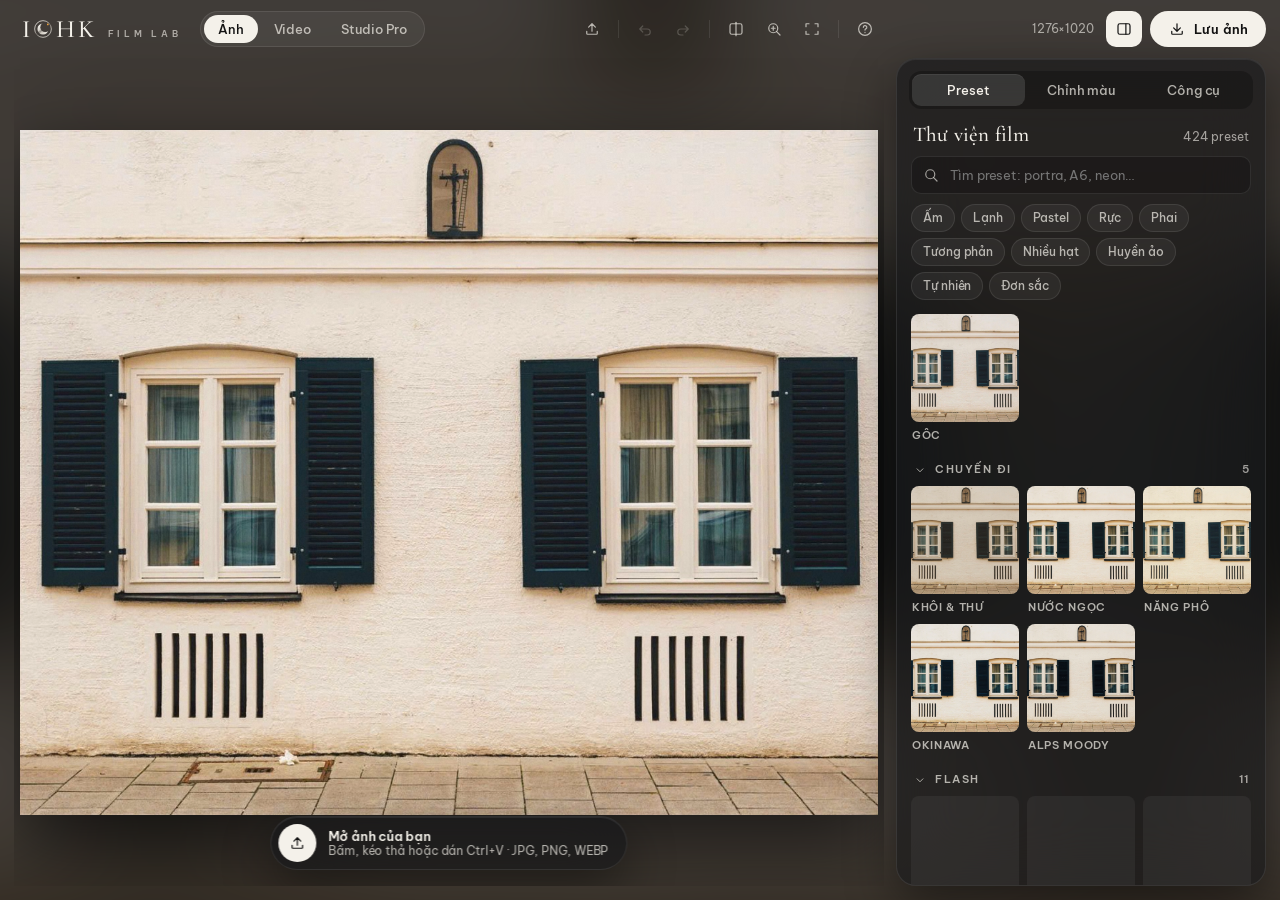
==== commit ec4d8a77: "Carousel & Ảnh: hệ tạp chí, lookbook — phông tự host, 5 cặp chữ, 16 mẫu, chất liệu nền, kiểm tra san" ====
--- a/index.html
+++ b/index.html
@@ -16,6 +16,10 @@
 <link rel="preconnect" href="https://fonts.googleapis.com">
 <link rel="preconnect" href="https://fonts.gstatic.com" crossorigin>
 <link rel="stylesheet" href="https://fonts.googleapis.com/css2?family=Be+Vietnam+Pro:wght@400;500;600;700&family=Cormorant+Garamond:ital,wght@0,300;0,500;0,600;1,300;1,500&family=Dancing+Script:wght@700&family=Pacifico&family=DotGothic16&family=Oswald:wght@600;700&family=Patrick+Hand&display=swap">
+<link rel="preload" href="fonts/files/cormorant-garamond-latin-300-normal.woff2" as="font" type="font/woff2" crossorigin>
+<link rel="preload" href="fonts/files/cormorant-garamond-latin-300-italic.woff2" as="font" type="font/woff2" crossorigin>
+<link rel="preload" href="fonts/files/be-vietnam-pro-latin-400-normal.woff2" as="font" type="font/woff2" crossorigin>
+<link rel="stylesheet" href="fonts/fonts.css">
 <style>
 :root{padding-top:0}
 body{margin:0}
@@ -449,6 +453,29 @@
 .p2stk button:hover{border-color:rgba(255,255,255,.28)}
 .p2stk canvas{width:44px;height:44px;display:block}
 .p2packs{display:flex;flex-wrap:wrap;gap:6px}
+.car .cmain{position:relative}
+.edtpl{display:grid;grid-template-columns:1fr 1fr;gap:8px}
+.edtpl button{display:flex;flex-direction:column;gap:6px;padding:6px;border-radius:10px;background:var(--well,rgba(255,255,255,.04));border:1px solid var(--line);color:var(--fg);text-align:left;cursor:pointer;font:inherit}
+.edtpl button:hover{border-color:rgba(255,255,255,.28)}
+.edtpl button[aria-pressed="true"]{border-color:var(--accent)}
+.edtpl img{width:100%;height:70px;object-fit:contain;background:#0f0f10;border-radius:6px;display:block;max-height:none;box-shadow:none}
+.edtpl .edtn{display:flex;flex-direction:column;gap:2px;padding:0 2px 2px}
+.edtpl b{font-weight:500;font-size:12px;line-height:1.25}
+.edtpl i{font-style:normal;font-size:11px;color:var(--muted)}
+.edpals{display:grid;grid-template-columns:1fr 1fr;gap:6px}
+.edpals button{display:flex;align-items:center;gap:8px;padding:6px 8px;border-radius:9px;border:1px solid var(--line);background:transparent;color:var(--fg);font:inherit;font-size:12px;cursor:pointer;text-align:left;min-height:36px}
+.edpals button[aria-pressed="true"]{border-color:var(--accent)}
+.edsw{display:flex;flex:none}.edsw i{width:12px;height:22px;display:block;box-shadow:inset 0 0 0 1px rgba(255,255,255,.08)}.edsw i:first-child{border-radius:4px 0 0 4px}.edsw i:last-child{border-radius:0 4px 4px 0}
+details.edfun{border-top:1px solid var(--line);padding-top:8px}
+details.edfun>summary{cursor:pointer;font-size:12px;font-weight:600;letter-spacing:.08em;text-transform:uppercase;color:var(--muted);padding:6px 0;min-height:24px}
+details.edfun[open]>summary{margin-bottom:10px}
+details.edfun>.tp-sec{margin-bottom:14px}
+.edlux{position:absolute;left:12px;top:12px;z-index:4;max-width:min(400px,calc(100% - 24px));background:rgba(12,12,13,.94);border:1px solid var(--line);border-radius:10px;padding:10px 12px;font-size:12px;line-height:1.45;color:var(--fg)}
+.edlux h4{margin:0 0 6px;font-size:12px;font-weight:600}
+.edlux ul{margin:0;padding-left:16px;display:flex;flex-direction:column;gap:4px;max-height:26vh;overflow:auto}
+.edlux li{cursor:pointer;color:#c9c4bb}.edlux p{margin:0;color:#c9c4bb}
+.edwarn{color:#f0b9a4}
+@media (max-width:899px){.edlux{top:calc(46dvh - 8px);transform:translateY(-100%);left:8px;max-width:calc(100% - 16px)}.edlux ul{max-height:16dvh}}
 </style>
 </head>
 <body>
@@ -2153,14 +2180,15 @@
   x.save();x.translate(cx,cy);x.rotate((it.rot||0)*Math.PI/180);
   let hw,hh;
   if(it.kind==="text"){const F=FONTS[it.font]||FONTS.modern;x.font=F[0]+" "+fs+"px "+F[1];x.textAlign="center";x.textBaseline="middle";
-    const lines=String(it.text||" ").split("\n"),lh=fs*1.18,widths=lines.map(l=>x.measureText(l).width),mw=Math.max(...widths,fs*0.5);
+    const ls=(it.ls||0)*fs,lines=edCase(it,it.text||" ").split("\n"),lh=fs*(it.lh||1.18),widths=lines.map(l=>edW(x,l,ls)),mw=Math.max(...widths,fs*0.5);
     hw=mw/2+fs*0.35;hh=lines.length*lh/2+fs*0.2;
     if(it.style==="box"){x.fillStyle=it.color==="#ffffff"||it.color==="#f2ede4"?"rgba(20,20,22,.78)":"rgba(255,255,255,.88)";rrPath(x,-hw,-hh,hw*2,hh*2,fs*0.35);x.fill();}
-    else if(it.style==="hook"||it.style==="bubble")p2TextBg(x,it.style,hw,hh,fs,1);
-    lines.forEach((l,i)=>{const ly=(i-(lines.length-1)/2)*lh;
+    else if(it.style==="hook"||it.style==="bubble"||it.style==="band")p2TextBg(x,it.style,hw,hh,fs,1,it.color);
+    x.textAlign="left";lines.forEach((l,i)=>{const ly=(i-(lines.length-1)/2)*lh,lx=-widths[i]/2;
       if(it.style==="shadow"){x.shadowColor="rgba(0,0,0,.6)";x.shadowBlur=fs*0.25;x.shadowOffsetY=fs*0.06;}
-      if(it.style==="outline"){x.lineWidth=fs*0.12;x.strokeStyle=it.color==="#111111"?"#ffffff":"#111111";x.lineJoin="round";x.strokeText(l,0,ly);}
-      x.fillStyle=p2TextInk(it.style,it.color);x.fillText(l,0,ly);x.shadowColor="transparent";});
+      if(it.style==="soft"){x.shadowColor="rgba(0,0,0,.32)";x.shadowBlur=fs*0.45;x.shadowOffsetY=fs*0.02;}
+      if(it.style==="outline"){x.lineWidth=fs*0.12;x.strokeStyle=it.color==="#111111"?"#ffffff":"#111111";x.lineJoin="round";edFill(x,l,lx,ly,ls,true);}
+      x.fillStyle=p2TextInk(it.style,it.color);edFill(x,l,lx,ly,ls);x.shadowColor="transparent";});
   }else{x.font=fs+'px "Apple Color Emoji","Segoe UI Emoji","Noto Color Emoji",sans-serif';x.textAlign="center";x.textBaseline="middle";x.fillText(it.emoji,0,fs*0.05);hw=fs*0.62;hh=fs*0.62;}
   bboxes.set(it.id,{hw:hw/u,hh:hh/u});
   if(preview&&it.id===selId){x.setLineDash([6,5]);x.lineWidth=2;x.strokeStyle="rgba(255,255,255,.9)";x.strokeRect(-hw,-hh,hw*2,hh*2);x.setLineDash([]);}
@@ -3262,17 +3290,21 @@
   }
   else if(t==="text"||t==="sticker"){
     const it=selItem();
-    if(t==="text"){const r=el("div","btnrow");r.appendChild(btn("Thêm chữ","primary",()=>{const o={id:"o"+Date.now(),kind:"text",text:"Hà Nội mùa thu",font:"serif",style:"shadow",color:"#ffffff",size:0.09,rot:0,x:0.5,y:0.5};
+    if(t==="text"){box.appendChild(edPhotoTextSec());const r=el("div","btnrow");r.appendChild(btn("Thêm chữ","primary",()=>{const o={id:"o"+Date.now(),kind:"text",text:"Hà Nội mùa thu",font:"cg300i",style:"soft",color:"#F3EEE6",size:0.09,rot:0,x:0.5,y:0.5};edLoadFace("cg300i",o.text).then(()=>schedule());
       state.overlays.push(o);selId=o.id;pushHistory();renderToolUI();schedule();setTimeout(()=>{const ta=document.querySelector(".tp-text");if(ta){ta.focus();ta.select();}},30);}));box.appendChild(r);}
-    else{box.appendChild(p2StkPicker());const s=sec("Emoji"),g=el("div","emojis");EMOJI.forEach(em=>{const b=el("button",null,em);b.type="button";b.setAttribute("aria-label","Thêm sticker "+em);
+    else{const fine=sec("Chi tiết tinh tế"),fr=el("div","btnrow");fr.append(btn("Thẻ công thức mảnh","",()=>p2AddOverlayStk("rcard")),btn("Đường kẻ mảnh","",()=>p2AddOverlayStk("rule",{color:"#F3EEE6",x:0.5,y:0.9})),btn("Dải chữ mảnh","",()=>p2AddBand()));fine.append(fr,hint("Sticker vui nhộn được gom vào mục dưới. Ảnh sang thì dùng chữ và đường kẻ mảnh."));box.appendChild(fine);
+      const fun=document.createElement("details");fun.className="edfun";fun.appendChild(el("summary",null,"Vui nhộn"));box.appendChild(fun);fun.appendChild(p2StkPicker());const s=sec("Emoji"),g=el("div","emojis");EMOJI.forEach(em=>{const b=el("button",null,em);b.type="button";b.setAttribute("aria-label","Thêm sticker "+em);
       b.onclick=()=>{const o={id:"o"+Date.now(),kind:"sticker",emoji:em,size:0.16,rot:0,x:0.5+(Math.random()-0.5)*0.2,y:0.5+(Math.random()-0.5)*0.2};state.overlays.push(o);selId=o.id;pushHistory();renderToolUI();schedule();};g.appendChild(b);});
-      s.appendChild(g);box.appendChild(s);}
+      s.appendChild(g);fun.appendChild(s);}
     if(it&&it.kind==="stk"){box.appendChild(p2StkSel(it));}
     else if(it&&(it.kind==="text"||it.kind==="sticker")){
       const s=sec(it.kind==="text"?"Chữ đang chọn":"Sticker đang chọn");
       if(it.kind==="text"){const ta=el("textarea","field tp-text");ta.value=it.text;ta.setAttribute("aria-label","Nội dung chữ");ta.addEventListener("input",()=>{it.text=ta.value;schedule();});ta.addEventListener("change",pushHistory);s.appendChild(ta);
-        s.appendChild(chipRow(Object.keys(FONTS).map(k=>[k,FONTS[k][2]]),it.font,v=>{it.font=v;pushHistory();renderToolUI();schedule();}));
-        s.appendChild(chipRow([["plain","Thường"],["shadow","Bóng đổ"],["outline","Viền"],["box","Nền"],["hook","Nhãn hook"],["bubble","Tin nhắn"]],it.style,v=>{it.style=v;pushHistory();renderToolUI();schedule();}));
+        s.appendChild(chipRow(Object.keys(EDF).map(k=>[k,EDF[k][2]]),it.font,v=>{it.font=v;edLoadFace(v,it.text).then(()=>schedule());pushHistory();renderToolUI();schedule();}));
+        const ff=document.createElement("details");ff.className="edfun";ff.appendChild(el("summary",null,"Phông vui nhộn"));ff.appendChild(chipRow(["modern","serif","pixel","hand","round","cond","label"].filter(k=>FONTS[k]).map(k=>[k,FONTS[k][2]]),it.font,v=>{it.font=v;pushHistory();renderToolUI();schedule();}));s.appendChild(ff);
+        s.appendChild(chipRow([["plain","Thường"],["soft","Bóng mềm"],["band","Dải chữ mảnh"],["shadow","Bóng đổ"],["outline","Viền"],["box","Nền"],["hook","Nhãn hook"],["bubble","Tin nhắn"]],it.style,v=>{it.style=v;pushHistory();renderToolUI();schedule();}));
+        s.appendChild(sld("Giãn chữ",-5,60,Math.round((it.ls||0)*100),v=>{it.ls=v/100;schedule();},pushHistory,v=>"+"+v*10));
+        const up=btn("CHỮ HOA","",()=>{it.upper=!it.upper;pushHistory();renderToolUI();schedule();});up.setAttribute("aria-pressed",String(!!it.upper));const ur=el("div","btnrow");ur.appendChild(up);s.appendChild(ur);
         s.appendChild(swRow(COLORS,it.color,c=>{it.color=c;pushHistory();renderToolUI();schedule();}));}
       s.appendChild(sld("Cỡ",2,60,Math.round(it.size*100),v=>{it.size=v/100;schedule();},pushHistory));
       s.appendChild(sld("Xoay",-180,180,it.rot||0,v=>{it.rot=v;schedule();},pushHistory,v=>v+"°"));
@@ -3575,7 +3607,7 @@
 /* ---------- Carousel liền mạch: một khổ dài N slide, ảnh vắt qua mép slide, cắt thành N ảnh ---------- */
 const SW=1080,CMARGIN=24;
 const CAR={n:4,ratio:"34",bg:"#ffffff",grain:false,tex:"",rep:null,leaf:0,look:false,snap:true,items:[],srcs:[],sel:null,pan:false,slide:0,z:0,zAuto:true,guides:null,pick:new Set()};
-const CAR_BGS=[["#ffffff","Trắng"],["#f3ede1","Kem"],["#111111","Đen"]];
+const CAR_BGS=[["#F3EEE6","Kem"],["#F6F5F1","Trắng gallery"],["#D9D5CE","Đá xám"],["#1C1A17","Đen ấm"],["#ffffff","Trắng"]];
 const CFONTS={diary:["italic 300",'"Cormorant Garamond",Georgia,serif',"Nhật ký"],thin:["300",'"Cormorant Garamond",Georgia,serif',"Serif mảnh"],serif:["600",'"Cormorant Garamond",Georgia,serif',"Serif"],modern:["500",'"Be Vietnam Pro",system-ui,sans-serif',"Hiện đại"],hand:["700",'"Dancing Script",cursive',"Viết tay"],pixel:["400",'"DotGothic16",monospace',"Pixel"]};
 const CTPL=[["1","1 ảnh",1],["2d","2 dọc",2],["2n","2 ngang",2],["3","3 ảnh",3],["4","4 ảnh",4],["12","1 + 2",3],["sh","Vắt ngang",1],["sv","Vắt dọc",1]];
 let cm=null,cidSeq=1,carHist=[],carHi=-1,carSaveT=null,carLookKey="",carLoaded=false;
@@ -3594,30 +3626,31 @@
   const pw=Math.max(1,w-2*b),ph=Math.max(1,h-b-bb),sw=s?s.w:pw,sh=s?s.h:ph,s0=Math.max(pw/sw,ph/sh)*(it.zoom||1),fw=Math.min(1,pw/(sw*s0)),fh=Math.min(1,ph/(sh*s0));
   const px=it.px||0,py=it.py||0;return {b,bb,pw,ph,s0,fw,fh,u0:(1-fw)*(px+1)/2,v0:(1-fh)*(py+1)/2,ox:sw*s0-pw,oy:sh*s0-ph};}
 function cTextFont(it){const f=CFONTS[it.font]||CFONTS.diary;return f[0]+" "+it.size+"px "+f[1];}
-function cTextLines(it){const t=it.lower?String(it.text||"").toLocaleLowerCase("vi"):String(it.text||"");return t.split("\n");}
-function cMeasure(x,it){x.font=cTextFont(it);const L=cTextLines(it);let w=0;L.forEach(l=>{w=Math.max(w,x.measureText(l).width);});it._w=Math.max(it.size*0.6,w);it._h=L.length*it.size*1.18;return L;}
-function cExtent(it){const w=it.type==="text"?(it._w||200):it.w,h=it.type==="text"?(it._h||80):it.h;return Math.hypot(w,h)/2+40;}
+function cExtent(it){const w=it.type==="text"?(it._w||200):it.w,h=it.type==="text"?(it._h||80):it.h;return Math.hypot(w,h)/2+40+Math.abs(it._ox||0)+Math.abs(it._oy||0);}
 /* vẽ cả khổ (toạ độ canvas = toạ độ khổ dài); o.sc = số pixel thật trên 1 đơn vị, o.x0/x1 để bỏ mục nằm ngoài slide */
 function drawCarScene(x,o){const W=cW(),H=cH();x.save();x.fillStyle=CAR.bg;x.fillRect(0,0,W,H);
-  if(CAR.tex&&TEXS[CAR.tex]){x.fillStyle=x.createPattern(texTile(CAR.tex),"repeat");x.fillRect(0,0,W,H);}
+  if(CAR.tex&&TEXS[CAR.tex]){x.fillStyle=x.createPattern(texTile(CAR.tex),"repeat");x.fillRect(0,0,W,H);if(CAR.tex==="gloss")edSheen(x,W,H);}
   if(CAR.grain){const p=x.createPattern(grainTile(),"repeat");const dk=cLum(CAR.bg)<0.35;x.globalAlpha=dk?0.6:1;x.globalCompositeOperation=dk?"screen":"source-over";x.fillStyle=p;x.fillRect(0,0,W,H);x.globalAlpha=1;x.globalCompositeOperation="source-over";}
   if(CAR.rep)drawRep(x,W,H,CAR.rep);
   x.imageSmoothingEnabled=true;x.imageSmoothingQuality="high";
   for(const it of CAR.items){if(o.x0!=null){const e=cExtent(it);if(it.x+e<o.x0||it.x-e>o.x1)continue;}
     x.save();x.translate(it.x,it.y);if(it.rot)x.rotate(it.rot*Math.PI/180);
-    if(it.type==="stk"){drawStk(x,it,it.w,it.h,o.sc);x.restore();continue;}
-    if(it.type==="text"){const L=cMeasure(x,it),lh=it.size*1.18;carTextBg(x,it,L,lh,o.sc);x.font=cTextFont(it);x.fillStyle=p2TextInk(it.style,it.color||"#1d1d1f");x.textAlign="center";x.textBaseline="middle";
+    if(it.type==="stk"){if(!(o.noScrim&&it.kind==="scrim"))drawStk(x,it,it.w,it.h,o.sc);x.restore();continue;}
+    if(it.type==="text"){const L=cMeasure(x,it),lh=it.size*(it.lh||1.18);if(o.noText){x.restore();continue;}carTextBg(x,it,L,lh,o.sc);x.font=cTextFont(it);x.fillStyle=p2TextInk(it.style,it.color||"#1d1d1f");if(it.op!=null)x.globalAlpha=it.op;
       if(it.style==="soft"){x.shadowColor="rgba(0,0,0,.5)";x.shadowBlur=it.size*0.35*o.sc;x.shadowOffsetY=it.size*0.05*o.sc;}
-      L.forEach((l,i)=>x.fillText(l,0,(i-(L.length-1)/2)*lh));x.restore();continue;}
+      edLines(x,it,L);x.restore();continue;}
     const sid=it.follow?(cItem(it.follow)||{}).src:it.src,s=sid?cSrc(sid):null,img=sid?o.getImg(sid):null,w=it.w,h=it.h;
     if(it.blur){if(img)drawBlurCover(x,img,w,h);else{x.fillStyle="#3a3936";x.fillRect(-w/2,-h/2,w,h);}x.restore();continue;}
     const g=cGeom(it,s);
     if(it.shadow){x.save();x.shadowColor="rgba(0,0,0,.26)";x.shadowBlur=Math.min(w,h)*0.045*o.sc;x.shadowOffsetY=Math.min(w,h)*0.018*o.sc;x.fillStyle=it.border&&it.border!=="none"?"#fbfaf7":"#888";x.fillRect(-w/2,-h/2,w,h);x.restore();}
-    if(it.border&&it.border!=="none"){x.fillStyle="#fbfaf7";x.fillRect(-w/2,-h/2,w,h);}
+    if(it.border==="white"||it.border==="polaroid"){x.fillStyle="#fbfaf7";x.fillRect(-w/2,-h/2,w,h);}
+    else if(it.border==="bevel"){const bw=Math.max(5,Math.min(w,h)*0.009);x.fillStyle="#FBF9F4";x.fillRect(-w/2-bw,-h/2-bw,w+2*bw,h+2*bw);x.fillStyle="rgba(60,50,40,.10)";x.fillRect(-w/2-bw,h/2,w+2*bw,bw);x.fillRect(w/2,-h/2-bw,bw,h+2*bw);}
     const L=-w/2+g.b,T=-h/2+g.b;
     if(img){const iw=img.width,ih=img.height;x.drawImage(img,g.u0*iw,g.v0*ih,g.fw*iw,g.fh*ih,L,T,g.pw,g.ph);}
-    else{x.fillStyle="#d8d4cc";x.fillRect(L,T,g.pw,g.ph);if(o.ui&&!sid){const z=Math.max(26,Math.min(g.pw,g.ph)*0.08);x.fillStyle="#5d584f";x.textAlign="center";x.textBaseline="middle";x.font="600 "+z+'px "Be Vietnam Pro",system-ui,sans-serif';x.fillText("+ Thêm ảnh",L+g.pw/2,T+g.ph/2);}}
+    else{x.fillStyle="#d8d4cc";x.fillRect(L,T,g.pw,g.ph);if(o.ui&&!sid&&g.pw>140&&g.ph>80){const z=Math.max(26,Math.min(g.pw,g.ph)*0.08);x.fillStyle="#5d584f";x.textAlign="center";x.textBaseline="middle";x.font="600 "+z+'px "Be Vietnam Pro",system-ui,sans-serif';x.fillText("+ Thêm ảnh",L+g.pw/2,T+g.ph/2);}}
+    if(it.border==="bevel"||it.border==="hair"){x.strokeStyle=it.border==="hair"?edRgba(it.lc||"#1C1A17",0.55):"rgba(40,32,24,.22)";x.lineWidth=Math.max(1/o.sc,1);x.strokeRect(L,T,g.pw,g.ph);}
     x.restore();}
+  if(CAR.light>0)edLight(x,W,H,CAR.light/100);
   if(CAR.leaf>0)drawLeaf(x,W,H,CAR.leaf/100,5);
   x.restore();}
 /* ---- giao diện ---- */
@@ -3625,7 +3658,7 @@
   if(!cm){cm=el("div","overlay car");cm.id="carousel";cm.hidden=true;cm.setAttribute("role","dialog");cm.setAttribute("aria-label","Carousel liền mạch");document.body.appendChild(cm);buildCar();}
   cm.hidden=false;if(!desk)closeSheet();
   const go=()=>{carFit(true);carSide();carPaint();carSyncLook();};
-  if(!carLoaded){carLoaded=true;carLoad().then(go,go);}else go();}
+  if(!carLoaded){carLoaded=true;carLoad().then(go,go);}else go();edWarm();}
 function closeCarousel(){if(cm){cm.hidden=true;carSaveNow();}}
 let cws,cstage,ccv,cruler,czv,cside,cempty,cexp;
 function buildCar(){
@@ -3634,7 +3667,7 @@
   const zo=btn("−","czm",()=>carZoom(1/1.25)),zi=btn("+","czm",()=>carZoom(1.25));zo.setAttribute("aria-label","Thu nhỏ");zi.setAttribute("aria-label","Phóng to");
   czv=el("button","tbtn zoomv num czm","Vừa");czv.type="button";czv.title="Xem hết các slide";czv.onclick=()=>{carFit(true,true);carPaint();};
   cexp=btn("Xuất","primary",()=>carExport());cexp.id="carExport";
-  head.append(ib("undo","Hoàn tác",()=>carUndo(-1)),ib("redo","Làm lại",()=>carUndo(1)),zo,czv,zi,btn("Thêm chữ","",carAddText),btn("Xem thử","",carPreview),btn("Mockup","",carMockupSave),cexp);const cx=ib("close","Đóng",closeCarousel);cx.classList.add("pclose2");head.appendChild(cx);
+  head.append(ib("undo","Hoàn tác",()=>carUndo(-1)),ib("redo","Làm lại",()=>carUndo(1)),zo,czv,zi,btn("Thêm chữ","",carAddText),btn("Xem thử","",carPreview),btn("Mockup","",carMockupSave),edLuxBtn(),cexp);const cx=ib("close","Đóng",closeCarousel);cx.classList.add("pclose2");head.appendChild(cx);
   const main=el("div","cmain");cws=el("div","cws");const wrap=el("div","cwrap");cruler=el("div","cruler");cstage=el("div","cstage");ccv=document.createElement("canvas");ccv.setAttribute("aria-label","Khổ carousel");cstage.appendChild(ccv);
   wrap.append(cruler,cstage);cempty=el("div","cempty");cempty.appendChild(el("p",null,"Thêm ảnh hoặc kéo thả ảnh vào đây"));cws.append(wrap,cempty);
   cside=el("div","cside");main.append(cws,cside);cm.append(head,main);
@@ -3671,25 +3704,26 @@
   for(let k=1;k<CAR.n;k++){x.beginPath();x.moveTo(k*SW,0);x.lineTo(k*SW,H);x.stroke();}x.setLineDash([]);
   if(CAR.guides){x.strokeStyle="#e9b45c";x.lineWidth=1*px;CAR.guides.x.forEach(v=>{x.beginPath();x.moveTo(v,0);x.lineTo(v,H);x.stroke();});CAR.guides.y.forEach(v=>{x.beginPath();x.moveTo(0,v);x.lineTo(W,v);x.stroke();});}
   const it=CAR.sel&&cItem(CAR.sel);
-  if(it){const w=it.type==="text"?it._w+it.size*0.3:it.w,h=it.type==="text"?it._h+it.size*0.2:it.h;x.save();x.translate(it.x,it.y);if(it.rot)x.rotate(it.rot*Math.PI/180);
+  if(it){const w=it.type==="text"?it._w+it.size*0.3:it.w,h=it.type==="text"?it._h+it.size*0.2:it.h;x.save();x.translate(it.x,it.y);if(it.rot)x.rotate(it.rot*Math.PI/180);if(it.type==="text")x.translate(it._ox||0,it._oy||0);
     if(CAR.pan&&it.type==="img"){const s=cSrc(it.src),g=cGeom(it,s),img=(CAR.look&&s&&s.lthumb)||(s&&s.thumb);if(img){const fw=s.w*g.s0,fh=s.h*g.s0,L=-w/2+g.b-g.ox*((it.px||0)+1)/2,T=-h/2+g.b-g.oy*((it.py||0)+1)/2;
       x.globalAlpha=0.38;x.drawImage(img,L,T,fw,fh);x.globalAlpha=1;x.strokeStyle="rgba(255,255,255,.8)";x.lineWidth=px;x.strokeRect(L,T,fw,fh);}}
     x.strokeStyle="#e9b45c";x.lineWidth=1.6*px;x.strokeRect(-w/2,-h/2,w,h);
     if(!CAR.pan){const hs=10*px;x.fillStyle="#fff";[[-1,-1],[1,-1],[1,1],[-1,1]].forEach(([a,b])=>{x.fillRect(a*w/2-hs/2,b*h/2-hs/2,hs,hs);x.strokeRect(a*w/2-hs/2,b*h/2-hs/2,hs,hs);});}
     x.restore();}
+  edLuxDraw(x,px);
   if(cruler.childElementCount!==CAR.n){cruler.innerHTML="";for(let k=0;k<CAR.n;k++)cruler.appendChild(el("span",null,String(k+1)));}
   [...cruler.children].forEach((s,k)=>{s.style.left=((k+0.5)*SW*z)+"px";});
   czv.textContent=Math.round(z*100)+"%";cempty.hidden=CAR.srcs.length>0;cexp.textContent="Xuất "+CAR.n+" ảnh";cexp.disabled=!!CAR.busy;}
 /* ---- thao tác chuột / cảm ứng ---- */
 function carPt(e){const r=cstage.getBoundingClientRect();return {x:(e.clientX-r.left)/CAR.z,y:(e.clientY-r.top)/CAR.z};}
-function carLocal(it,p){const a=-(it.rot||0)*Math.PI/180,dx=p.x-it.x,dy=p.y-it.y;return {x:dx*Math.cos(a)-dy*Math.sin(a),y:dx*Math.sin(a)+dy*Math.cos(a)};}
+function carLocal(it,p){const a=-(it.rot||0)*Math.PI/180,dx=p.x-it.x,dy=p.y-it.y,t=it.type==="text";return {x:dx*Math.cos(a)-dy*Math.sin(a)-(t?it._ox||0:0),y:dx*Math.sin(a)+dy*Math.cos(a)-(t?it._oy||0:0)};}
 function carSize(it){return it.type==="text"?[it._w+it.size*0.3,it._h+it.size*0.2]:[it.w,it.h];}
-function carHit(p){for(let i=CAR.items.length-1;i>=0;i--){const it=CAR.items[i],l=carLocal(it,p),[w,h]=carSize(it);if(Math.abs(l.x)<=w/2&&Math.abs(l.y)<=h/2)return it;}return null;}
+function carHit(p){for(let i=CAR.items.length-1;i>=0;i--){const it=CAR.items[i],l=carLocal(it,p),[w,h]=carSize(it);const mn=18/(CAR.z||1);if(Math.abs(l.x)<=Math.max(w,mn)/2&&Math.abs(l.y)<=Math.max(h,mn)/2)return it;}return null;}
 function carHandle(p){const it=CAR.sel&&cItem(CAR.sel);if(!it||CAR.pan)return null;const l=carLocal(it,p),[w,h]=carSize(it),t=(desk?9:16)/CAR.z;
   for(const [a,b] of [[-1,-1],[1,-1],[1,1],[-1,1]])if(Math.abs(l.x-a*w/2)<=t&&Math.abs(l.y-b*h/2)<=t)return [a,b];return null;}
-function carSnapTargets(skip){const W=cW(),H=cH(),X=[],Y=[0,H/2,H,CMARGIN,H-CMARGIN];
-  for(let k=0;k<=CAR.n;k++){X.push(k*SW);if(k<CAR.n)X.push(k*SW+SW/2,k*SW+CMARGIN,(k+1)*SW-CMARGIN);}
-  CAR.items.forEach(o=>{if(o===skip)return;const [w,h]=carSize(o);X.push(o.x-w/2,o.x,o.x+w/2,o.x-w/2-CMARGIN,o.x+w/2+CMARGIN);Y.push(o.y-h/2,o.y,o.y+h/2,o.y-h/2-CMARGIN,o.y+h/2+CMARGIN);});return {X,Y};}
+function carSnapTargets(skip){const W=cW(),H=cH(),X=[],Y=[0,H/2,H,CMARGIN,H-CMARGIN,EM,H-EM];
+  for(let k=0;k<=CAR.n;k++){X.push(k*SW);if(k<CAR.n)X.push(k*SW+SW/2,k*SW+CMARGIN,(k+1)*SW-CMARGIN,k*SW+EM,(k+1)*SW-EM);}
+  CAR.items.forEach(o=>{if(o===skip)return;const [w,h]=carSize(o),t=o.type==="text",ox=o.x+(t?o._ox||0:0),oy=o.y+(t?o._oy||0:0);X.push(ox-w/2,ox,ox+w/2,ox-w/2-CMARGIN,ox+w/2+CMARGIN);Y.push(oy-h/2,oy,oy+h/2,oy-h/2-CMARGIN,oy+h/2+CMARGIN);});return {X,Y};}
 function carSnap(vals,T,th){let best=null;vals.forEach(v=>T.forEach(t=>{const d=t-v;if(Math.abs(d)<=th&&(!best||Math.abs(d)<Math.abs(best.d)))best={d,t};}));return best;}
 function carPointer(){const P=new Map();let g=null,lastTap=null;
   cstage.addEventListener("pointerdown",e=>{e.preventDefault();cstage.setPointerCapture(e.pointerId);P.set(e.pointerId,{x:e.clientX,y:e.clientY});const p=carPt(e);
@@ -3713,7 +3747,7 @@
     if(g.m==="scroll"){cws.scrollLeft=g.sl-(e.clientX-g.x);cws.scrollTop=g.st-(e.clientY-g.y);return;}
     const it=g.it,o=g.o;g.moved=true;
     if(g.m==="move"){let nx=o.x+p.x-g.p0.x,ny=o.y+p.y-g.p0.y;CAR.guides=null;
-      if(CAR.snap&&!e.altKey){const T=carSnapTargets(it),[w,h]=carSize(it),th=8/CAR.z,sx=carSnap([nx-w/2,nx,nx+w/2],T.X,th),sy=carSnap([ny-h/2,ny,ny+h/2],T.Y,th);
+      if(CAR.snap&&!e.altKey){const T=carSnapTargets(it),[w,h]=carSize(it),th=8/CAR.z,tx=it.type==="text",ox=tx?it._ox||0:0,oy=tx?it._oy||0:0,sx=carSnap([nx+ox-w/2,nx+ox,nx+ox+w/2],T.X,th),sy=carSnap([ny+oy-h/2,ny+oy,ny+oy+h/2],T.Y,th);
         CAR.guides={x:[],y:[]};if(sx){nx+=sx.d;CAR.guides.x.push(sx.t);}if(sy){ny+=sy.d;CAR.guides.y.push(sy.t);}}
       it.x=nx;it.y=ny;}
     else if(g.m==="pan"){const gm=cGeom(o,cSrc(o.src));if(gm.ox>0.5)it.px=Math.max(-1,Math.min(1,(o.px||0)-2*(p.x-g.p0.x)/gm.ox));if(gm.oy>0.5)it.py=Math.max(-1,Math.min(1,(o.py||0)-2*(p.y-g.p0.y)/gm.oy));}
@@ -3721,17 +3755,17 @@
       k=Math.max(k,30/Math.min(g.w0,g.h0));CAR.guides=null;
       if(CAR.snap&&!e.altKey&&!o.rot){const T=carSnapTargets(it),ax=o.x+A.x,edge=ax+a*g.w0*k,s=carSnap([edge],T.X,8/CAR.z);if(s){k=Math.abs(s.t-ax)/g.w0;CAR.guides={x:[s.t],y:[]};}}
       const r=(o.rot||0)*Math.PI/180,cx=A.x+a*g.w0*k/2,cy=A.y+b*g.h0*k/2;
-      it.x=o.x+cx*Math.cos(r)-cy*Math.sin(r);it.y=o.y+cx*Math.sin(r)+cy*Math.cos(r);
-      if(it.type==="text")it.size=Math.max(10,o.size*k);else{it.w=Math.max(30,o.w*k);it.h=it.w*o.h/o.w;}}
+      if(it.type!=="text"){it.x=o.x+cx*Math.cos(r)-cy*Math.sin(r);it.y=o.y+cx*Math.sin(r)+cy*Math.cos(r);}
+      if(it.type==="text"){it.size=Math.max(10,o.size*k);const rs=it.role&&edPair().r[it.role];if(rs)it.base=it.size/rs[4];}else{it.w=Math.max(30,o.w*k);it.h=it.w*o.h/o.w;}}
     carPaint();});
   const up=e=>{if(!P.has(e.pointerId))return;P.delete(e.pointerId);if(P.size)return;if(g&&g.moved){carCommit();if(g.m==="resize"||g.m==="pinch")carSide();}g=null;CAR.guides=null;carPaint();};
   cstage.addEventListener("pointerup",up);cstage.addEventListener("pointercancel",up);}
 /* ---- lịch sử, lưu ---- */
-function carSnapState(){return JSON.stringify({n:CAR.n,ratio:CAR.ratio,bg:CAR.bg,grain:CAR.grain,tex:CAR.tex||"",rep:CAR.rep||null,leaf:CAR.leaf||0,items:CAR.items.map(carClean)});}
+function carSnapState(){return JSON.stringify({n:CAR.n,ratio:CAR.ratio,bg:CAR.bg,grain:CAR.grain,tex:CAR.tex||"",rep:CAR.rep||null,leaf:CAR.leaf||0,pair:CAR.pair,pal:CAR.pal,palc:CAR.palc||null,light:CAR.light||0,tpl:CAR.tpl||"",items:CAR.items.map(carClean)});}
 function carClean(it){const o={};for(const k in it)if(k[0]!=="_")o[k]=it[k];return o;}
-function carCommit(){const s=carSnapState();if(carHist[carHi]===s)return;carHist=carHist.slice(0,carHi+1);carHist.push(s);if(carHist.length>60)carHist.shift();carHi=carHist.length-1;carSave();}
+function carCommit(){edLuxSoon();const s=carSnapState();if(carHist[carHi]===s)return;carHist=carHist.slice(0,carHi+1);carHist.push(s);if(carHist.length>60)carHist.shift();carHi=carHist.length-1;carSave();}
 let carCT=null;function carCommitSoon(){clearTimeout(carCT);carCT=setTimeout(carCommit,400);}
-function carUndo(d){const i=carHi+d;if(i<0||i>=carHist.length)return;carHi=i;const o=JSON.parse(carHist[i]);Object.assign(CAR,{n:o.n,ratio:o.ratio,bg:o.bg,grain:o.grain,tex:o.tex||"",rep:o.rep||null,leaf:o.leaf||0,items:o.items});if(CAR.sel&&!cItem(CAR.sel))CAR.sel=null;carFit();carSide();carPaint();carSave();}
+function carUndo(d){const i=carHi+d;if(i<0||i>=carHist.length)return;carHi=i;const o=JSON.parse(carHist[i]);Object.assign(CAR,{n:o.n,ratio:o.ratio,bg:o.bg,grain:o.grain,tex:o.tex||"",rep:o.rep||null,leaf:o.leaf||0,pair:o.pair||"classic",pal:o.pal||"cream",palc:o.palc||null,light:o.light||0,tpl:o.tpl||"",items:o.items});if(CAR.sel&&!cItem(CAR.sel))CAR.sel=null;carFit();carSide();carPaint();carSave();}
 const carDB=(()=>{let p=null;const open=()=>p||(p=new Promise((res,rej)=>{if(!window.indexedDB){rej(new Error("no idb"));return;}const r=indexedDB.open("iohk-carousel",1);
   r.onupgradeneeded=()=>{r.result.createObjectStore("p");};r.onsuccess=()=>res(r.result);r.onerror=()=>rej(r.error);}));
   const tx=(mode,fn)=>open().then(db=>new Promise((res,rej)=>{const t=db.transaction("p",mode),st=t.objectStore("p"),q=fn(st);t.oncomplete=()=>res(q&&q.result);t.onerror=()=>rej(t.error);}));
@@ -3740,7 +3774,7 @@
 function carSaveNow(){clearTimeout(carSaveT);carSaveT=null;const o=JSON.parse(carSnapState());o.v=1;o.look=CAR.look;o.srcs=CAR.srcs.map(s=>({id:s.id,name:s.name,blob:s.blob,w:s.w,h:s.h}));
   return carDB.put("last",o).catch(()=>{});}
 async function carLoad(){let o=null;try{o=await carDB.get("last");}catch(e){}
-  if(o&&o.v===1&&!CAR.srcs.length){Object.assign(CAR,{n:o.n||4,ratio:o.ratio||"34",bg:o.bg||"#ffffff",grain:!!o.grain,tex:o.tex||"",rep:o.rep||null,leaf:o.leaf||0,look:!!o.look,items:o.items||[]});
+  if(o&&o.v===1&&!CAR.srcs.length){Object.assign(CAR,{n:o.n||4,ratio:o.ratio||"34",bg:o.bg||"#ffffff",grain:!!o.grain,tex:o.tex||"",rep:o.rep||null,leaf:o.leaf||0,look:!!o.look,pair:o.pair||"classic",pal:o.pal||"cream",palc:o.palc||null,light:o.light||0,tpl:o.tpl||"",items:o.items||[]});
     const srcs=[];for(const s of o.srcs||[]){try{srcs.push(await carMakeSrc(s.blob,s.name,s.id));}catch(e){}}CAR.srcs=srcs;CAR.items=CAR.items.filter(i=>i.type!=="img"||!i.src||cSrc(i.src));
     if(CAR.srcs.length||CAR.items.length)toast("Đã mở lại carousel đang làm");}
   carHist=[];carHi=-1;carCommit();}
@@ -3749,7 +3783,7 @@
   const thumb=scaled(bm,desk?1600:1100);if(bm.close)bm.close();return {id:id||cid(),name:name||"anh",blob,w,h,thumb,lthumb:null};}
 async function carAddFiles(files){const add=[];for(const f of files){try{add.push(await carMakeSrc(f,f.name));}catch(e){}}
   if(!add.length){toast("Không đọc được ảnh. Thử ảnh JPG hoặc PNG.");return [];}
-  CAR.srcs=CAR.srcs.concat(add);carFillOrPlace(add);
+  CAR.srcs=CAR.srcs.concat(add);carFillOrPlace(add);edAutoInk();
   carSyncLook(true);carCommit();carSide();carPaint();toast("Đã thêm "+add.length+" ảnh");return add;}
 function carPlaceNew(list){const r=cws.getBoundingClientRect(),sr=cstage.getBoundingClientRect(),H=cH();let cx=Math.max(SW/2,Math.min(cW()-SW/2,(r.left+r.width/2-sr.left)/CAR.z));
   list.forEach((s,i)=>{const ar=s.w/s.h,w=ar>=1?640:460,h=w/ar;CAR.items.push(carImgItem(s.id,cx+i*36-((list.length-1)*18),H/2+i*36-((list.length-1)*18),w,h));});}
@@ -3799,29 +3833,30 @@
 /* ---- mục đang chọn ---- */
 function carDelete(){const i=CAR.items.findIndex(x=>x.id===CAR.sel);if(i<0)return;CAR.items.splice(i,1);CAR.sel=null;CAR.pan=false;carCommit();carSide();carPaint();}
 function carOrder(d){const i=CAR.items.findIndex(x=>x.id===CAR.sel);if(i<0)return;const it=CAR.items.splice(i,1)[0];if(d===2)CAR.items.push(it);else if(d===-2)CAR.items.unshift(it);else CAR.items.splice(Math.max(0,Math.min(CAR.items.length,i+d)),0,it);carCommit();carPaint();}
-function carAddText(){const r=cws.getBoundingClientRect(),sr=cstage.getBoundingClientRect(),cx=Math.max(200,Math.min(cW()-200,(r.left+r.width/2-sr.left)/CAR.z));
+function carAddText(){return edAddRole("caption");}
+function carAddTextOld(){const r=cws.getBoundingClientRect(),sr=cstage.getBoundingClientRect(),cx=Math.max(200,Math.min(cW()-200,(r.left+r.width/2-sr.left)/CAR.z));
   const it={id:cid(),type:"text",text:"một ngày ở ninh bình",font:"diary",size:72,color:cLum(CAR.bg)>0.5?"#1d1d1f":"#f4f1ea",lower:true,x:cx,y:cH()*0.88,rot:0};CAR.items.push(it);CAR.sel=it.id;CAR.pan=false;carCommit();carSide();carPaint();
   const ta=cside.querySelector("textarea");if(ta&&desk){ta.focus();ta.select();}}
 /* ---- bảng bên ---- */
 function carSide(){if(!cside)return;const keep=cside.scrollTop;cside.innerHTML="";const it=CAR.sel&&cItem(CAR.sel);
-  if(it){const s=sec(it.type==="text"?"Chữ đang chọn":it.type==="stk"?(STK_DEF[it.kind]||{name:"Sticker"}).name+" đang chọn":"Ảnh đang chọn");cside.appendChild(s);
+  if(it){const s=sec(it.type==="text"?"Chữ đang chọn":it.type==="stk"?(STK_DEF[it.kind]||{name:"Sticker"}).name+" đang chọn":"Ảnh đang chọn");if(CAR.lux&&CAR.luxRes){CAR.luxRes.filter(o=>o.id===it.id).forEach(o=>s.appendChild(el("p","note edwarn",o.msg)));}cside.appendChild(s);
     if(it.type==="img"&&(it.follow||!it.src)){const r0=el("div","btnrow");r0.appendChild(btn(it.follow?"Đổi ảnh":"Chọn ảnh cho ô này","primary",()=>carPickInto(it)));cside.appendChild(r0);}
     if(it.type==="stk")carStkSide(it);
     else if(it.type==="img"){
-      const s1=sec("Viền");s1.appendChild(chipRow([["none","Không"],["white","Viền trắng"],["polaroid","Polaroid"]],it.border||"none",v=>{it.border=v;carCommit();carSide();carPaint();}));
+      const s1=sec("Viền");s1.appendChild(chipRow([["none","Không"],["bevel","Passe-partout"],["hair","Đường viền mảnh"],["white","Viền trắng"],["polaroid","Polaroid"]],it.border||"none",v=>{it.border=v;carCommit();carSide();carPaint();}));
       const sh=btn("Bóng đổ","",()=>{it.shadow=!it.shadow;carCommit();carSide();carPaint();});sh.setAttribute("aria-pressed",String(!!it.shadow));
       const pb=btn(CAR.pan?"Xong, khoá ảnh":"Kéo ảnh trong khung","",()=>{CAR.pan=!CAR.pan;carSide();carPaint();});pb.setAttribute("aria-pressed",String(CAR.pan));const r2=el("div","btnrow");r2.append(sh,pb);s1.appendChild(r2);cside.appendChild(s1);
       cside.append(sld("Phóng ảnh trong khung",100,400,Math.round((it.zoom||1)*100),v=>{it.zoom=v/100;carPaint();},()=>carCommit(),v=>v+"%"));}
     else{const ta=document.createElement("textarea");ta.className="field";ta.value=it.text;ta.setAttribute("aria-label","Nội dung chữ");ta.addEventListener("input",()=>{it.text=ta.value;carPaint();carCommitSoon();});cside.appendChild(ta);
-      const f=sec("Kiểu chữ");f.appendChild(chipRow(Object.keys(CFONTS).map(k=>[k,CFONTS[k][2]]),it.font,v=>{it.font=v;carFontLoad(it).then(carPaint);carCommit();carSide();carPaint();}));cside.appendChild(f);
+      edTextSide(it);
       const lw=btn("viết thường","",()=>{it.lower=!it.lower;carCommit();carSide();carPaint();});lw.setAttribute("aria-pressed",String(!!it.lower));const lr=el("div","btnrow");lr.appendChild(lw);
-      cside.append(lr,sld("Cỡ chữ",16,400,Math.round(it.size),v=>{it.size=v;carPaint();},()=>carCommit()));
-      const c=sec("Màu chữ");c.appendChild(swRow(["#1d1d1f","#f4f1ea","#8a6a48","#b03a2e","#2f4f4f"],it.color,v=>{it.color=v;carCommit();carSide();carPaint();}));cside.appendChild(c);}
+      cside.append(lr,sld("Cỡ chữ",12,400,Math.round(it.size),v=>{it.size=v;const rs=it.role&&edPair().r[it.role];if(rs)it.base=v/rs[4];carPaint();},()=>carCommit()));
+      const c=sec("Màu chữ");c.appendChild(edColorRow(it,it.color,v=>{it.color=v;delete it.ink;carCommit();carSide();carPaint();}));cside.appendChild(c);}
     cside.appendChild(sld("Xoay",-20,20,Math.round(it.rot||0),v=>{it.rot=v;carPaint();},()=>carCommit(),v=>v+"°"));
     const zr=el("div","btnrow");zr.append(btn("Lên trên cùng","",()=>carOrder(2)),btn("Lên 1 lớp","",()=>carOrder(1)),btn("Xuống 1 lớp","",()=>carOrder(-1)),btn("Xoá","",carDelete));cside.appendChild(zr);
     cside.appendChild(hint(it.type==="img"?"Kéo để di chuyển, kéo góc để đổi cỡ. Chạm đúp vào ảnh để kéo ảnh trong khung. Giữ Alt để tắt hít.":"Kéo để di chuyển, kéo góc để đổi cỡ. Chữ cũng vắt qua mép slide được."));
     const br=el("div","btnrow");br.appendChild(btn("Bỏ chọn","",()=>{CAR.sel=null;CAR.pan=false;carSide();carPaint();}));cside.appendChild(br);}
-  carSideP2Top();
+  edSideTop();
   const sp=sec("Ảnh ("+CAR.srcs.length+")");cside.appendChild(sp);
   const fi=document.createElement("input");fi.type="file";fi.accept="image/*";fi.multiple=true;fi.hidden=true;fi.onchange=()=>{const fs=[...fi.files];fi.value="";if(fs.length)carAddFiles(fs);};
   const used=new Set(CAR.items.filter(i=>i.type==="img").map(i=>i.src));
@@ -3836,7 +3871,7 @@
   sk.appendChild(chipRow([["34","3:4 · 1080×1440"],["45","4:5 · 1080×1350"],["916","9:16 · 1080×1920"]],CAR.ratio,v=>{const H0=cH();CAR.ratio=v;const k=cH()/H0;CAR.items.forEach(i=>{i.y*=k;});carFit(true);carCommit();carSide();carPaint();}));cside.appendChild(sk);
   const sb=sec("Nền");const row=el("div","inline");row.appendChild(swRow(CAR_BGS.map(c=>c[0]),CAR.bg,v=>{CAR.bg=v;carCommit();carSide();carPaint();}));
   const ci=document.createElement("input");ci.type="color";ci.className="ccolor";ci.value=/^#[0-9a-f]{6}$/i.test(CAR.bg)?CAR.bg:"#ffffff";ci.setAttribute("aria-label","Màu nền tự chọn");ci.addEventListener("input",()=>{CAR.bg=ci.value;carPaint();});ci.addEventListener("change",()=>{carCommit();carSide();});row.appendChild(ci);
-  const gr=btn("Vân giấy","",()=>{CAR.grain=!CAR.grain;carCommit();carSide();carPaint();});gr.setAttribute("aria-pressed",String(CAR.grain));row.appendChild(gr);sb.appendChild(row);carSideP2Bg(sb);cside.appendChild(sb);
+  const gr=btn("Vân giấy","",()=>{CAR.grain=!CAR.grain;carCommit();carSide();carPaint();});gr.setAttribute("aria-pressed",String(CAR.grain));row.appendChild(gr);sb.appendChild(row);edBgSec(sb);cside.appendChild(sb);
   const st=sec("Mẫu bố cục");st.appendChild(chipRow([...Array(CAR.n).keys()].map(k=>[k,"Slide "+(k+1)]),CAR.slide,v=>{CAR.slide=v;carSide();}));
   const k=CAR.slide,nb=k<CAR.n-1?k+2:k+1,pb2=k<CAR.n-1?k+1:k;
   st.appendChild(chipRow(CTPL.map(t=>[t[0],t[0]==="sh"||t[0]==="sv"?t[1]+" "+pb2+"–"+nb:t[1]]),null,v=>carApplyTpl(v,CAR.slide)));
@@ -3847,6 +3882,7 @@
   const nw=btn("Làm carousel mới","",()=>{if(!nw.classList.contains("warn")){nw.classList.add("warn");nw.textContent="Bấm lần nữa để xoá hết";setTimeout(()=>{if(nw.isConnected){nw.classList.remove("warn");nw.textContent="Làm carousel mới";}},2600);return;}
     CAR.items=[];CAR.srcs=[];CAR.pick.clear();CAR.sel=null;carCommit();carSaveNow();carSide();carPaint();});
   so.append(el("div","btnrow"));so.lastChild.append(sn,nw);so.appendChild(hint("Carousel tự lưu trong trình duyệt, mở lại vẫn còn. Xuất ra "+CAR.n+" ảnh JPG rộng 1080, đặt tên 01.jpg đến "+String(CAR.n).padStart(2,"0")+".jpg theo đúng thứ tự đăng."));cside.appendChild(so);
+  cside.appendChild(edSideFun());
   cside.scrollTop=keep;}
 /* ---- xem thử kiểu Instagram ---- */
 function carSlice(k,sc,getImg){const H=cH(),c=document.createElement("canvas");c.width=Math.round(SW*sc);c.height=Math.round(H*sc);const x=c.getContext("2d");x.setTransform(sc,0,0,sc,-k*SW*sc,0);drawCarScene(x,{sc,getImg,x0:k*SW,x1:(k+1)*SW});return c;}
@@ -3865,8 +3901,8 @@
   const cl=el("button","ib pclose");cl.type="button";cl.setAttribute("aria-label","Đóng xem thử");cl.innerHTML='<svg class="i"><use href="#i-close"/></svg>';cl.onclick=()=>pv.remove();
   pv.append(ph,gd,cl);cm.appendChild(pv);return {n:urls.length};}
 /* ---- xuất ---- */
-function carFontLoad(it){const f=CFONTS[it.font]||CFONTS.diary;try{return document.fonts.load(f[0]+" 40px "+f[1]).catch(()=>{});}catch(e){return Promise.resolve();}}
-async function carFontsReady(){await Promise.all(CAR.items.filter(i=>i.type==="text").map(carFontLoad));try{await document.fonts.ready;}catch(e){}}
+function carFontLoad(it){const f=CFONTS[it.font]||CFONTS.diary;try{return document.fonts.load(f[0]+" 40px "+f[1],String(it.text||"")+ED_VN).catch(()=>{});}catch(e){return Promise.resolve();}}
+async function carFontsReady(){await Promise.all(CAR.items.filter(i=>i.type==="text").map(carFontLoad).concat([edLoadFace("plex"),edLoadFace("cg300i"),edLoadFace("bvp500")]));try{await document.fonts.ready;}catch(e){}}
 async function carRender(){await carFontsReady();const H=cH(),e=CAR.look?effective(state,true):null,need=new Map();
   CAR.items.forEach(it=>{if(it.type!=="img")return;const s=cSrc(it.src);if(!s)return;const g=cGeom(it,s);need.set(s.id,Math.max(need.get(s.id)||0,s.w*g.s0));});
   const prep=new Map();let scaledDown=false;
@@ -3908,7 +3944,7 @@
 /* nền giấy & vải: ô 324px lặp liền mạch, sinh bằng nhiễu cố định */
 const TEXS={paper:["Giấy kem","#efe7d6"],kraft:["Giấy kraft","#b48a5a"],denim:["Denim","#3f5c84"],brick:["Đỏ gạch","#9e3b2c"]};
 const texC={};
-function texTile(k){if(texC[k])return texC[k];const n=324,m=mk(n,n),x=m.x,R=fxRng(11,k);x.fillStyle=TEXS[k][1];x.fillRect(0,0,n,n);
+function texTile(k){if(ED_MATS.includes(k))return edTexTile(k);if(texC[k])return texC[k];const n=324,m=mk(n,n),x=m.x,R=fxRng(11,k);x.fillStyle=TEXS[k][1];x.fillRect(0,0,n,n);
   const d=x.getImageData(0,0,n,n),p=d.data,amp=k==="kraft"?14:k==="paper"?7:10;
   for(let i=0;i<n*n;i++){const v=(R()-0.5)*amp;p[i*4]+=v;p[i*4+1]+=v;p[i*4+2]+=v;}
   if(k==="denim")for(let y=0;y<n;y++)for(let xx=0;xx<n;xx++){const t=(xx+y)%6,o=(y*n+xx)*4,f=t<2?16:t<3?-4:-12;p[o]+=f;p[o+1]+=f;p[o+2]+=f*0.8;}
@@ -3953,14 +3989,14 @@
   page:{name:"Trang giấy",ar:1.3,cols:[["ke","#f6f0e2"],["kem","#f6f0e2"],["trang","#fbfaf7"]]},
   rcard:{name:"Thẻ công thức",ar:0.42,cols:[["kinh","dark"],["sang","light"]]}};
 const COLNAME={kem:"Kem",hong:"Hồng",mint:"Mint",xanh:"Xanh",kraft:"Kraft",den:"Đen",bac:"Bạc",vang:"Vàng",do:"Đỏ",la:"Lá",trang:"Trắng",trong:"Trong",ke:"Kẻ dòng",kinh:"Kính tối",sang:"Kính sáng"};
-function stkCol(it){const d=STK_DEF[it.kind];if(!d)return "#fff";const c=d.cols.find(c=>c[0]===it.color)||d.cols[0];return c[1];}
+function stkCol(it){if(it.color&&it.color[0]==="#")return it.color;const d=STK_DEF[it.kind];if(!d)return "#fff";const c=d.cols.find(c=>c[0]===it.color)||d.cols[0];return c[1];}
 function metal(x,col,a,b){const g=x.createLinearGradient(a,0,b,0);g.addColorStop(0,shade(col,-0.35));g.addColorStop(0.45,shade(col,0.45));g.addColorStop(1,shade(col,-0.25));return g;}
 function shade(hex,k){const v=parseInt(hex.slice(1),16);let r=v>>16&255,g=v>>8&255,b=v&255;const f=c=>Math.round(k<0?c*(1+k):c+(255-c)*k);return "rgb("+f(r)+","+f(g)+","+f(b)+")";}
 function star4(x,cx,cy,r,col){x.save();x.translate(cx,cy);x.beginPath();for(let i=0;i<4;i++){const a=i*Math.PI/2-Math.PI/2,b=a+Math.PI/4,n=a+Math.PI/2;if(!i)x.moveTo(Math.cos(a)*r,Math.sin(a)*r);x.quadraticCurveTo(Math.cos(b)*r*0.16,Math.sin(b)*r*0.16,Math.cos(n)*r,Math.sin(n)*r);}x.closePath();
   const g=x.createRadialGradient(0,0,0,0,0,r);g.addColorStop(0,"#ffffff");g.addColorStop(0.35,col);g.addColorStop(1,shade(col.startsWith("#")?col:"#f2c14e",-0.15));x.fillStyle=g;x.fill();x.restore();}
 /* kính mờ: chép phần đã vẽ bên dưới, làm mờ, cắt theo hình thẻ */
 function frostUnder(x,path){try{const c=x.canvas;if(!c||c.width<4)return;const sm=p2Soft(c,90);x.save();path();x.clip();x.setTransform(1,0,0,1,0,0);x.globalAlpha=1;x.drawImage(sm,0,0,c.width,c.height);x.restore();}catch(e){}}
-function drawStk(x,it,w,h,sc){sc=sc||1;const k=it.kind,col=stkCol(it),R=fxRng(it.seed||3,k);x.save();
+function drawStk(x,it,w,h,sc){if(STK_DEF[it.kind]&&STK_DEF[it.kind].ed){edDrawStk(x,it,w,h,sc||1);return;}sc=sc||1;const k=it.kind,col=stkCol(it),R=fxRng(it.seed||3,k);x.save();
   if(k==="tape"){x.shadowColor="rgba(0,0,0,.12)";x.shadowBlur=h*0.16*sc;x.shadowOffsetY=h*0.04*sc;x.fillStyle=col;x.beginPath();x.moveTo(-w/2,-h/2);x.lineTo(w/2,-h/2);
     const zz=8;for(let i=1;i<=zz;i++)x.lineTo(w/2+(R()-0.5)*h*0.14-(i%2)*h*0.07,-h/2+h*i/zz);x.lineTo(-w/2,h/2);for(let i=zz-1;i>0;i--)x.lineTo(-w/2+(R()-0.5)*h*0.14+(i%2)*h*0.07,-h/2+h*i/zz);x.closePath();x.fill();
     x.shadowColor="transparent";x.globalAlpha=0.16;x.strokeStyle="#fff";x.lineWidth=Math.max(0.5,h*0.025);for(let i=1;i<5;i++){x.beginPath();x.moveTo(-w/2+h*0.12,-h/2+h*i/5);x.lineTo(w/2-h*0.12,-h/2+h*i/5);x.stroke();}}
@@ -3992,6 +4028,11 @@
     x.globalAlpha=0.5;p2TexFillLocal(x,w,h);x.globalAlpha=1;
     if(it.color!=="trang"){const st=Math.max(30,h/22);x.strokeStyle="rgba(70,110,170,.2)";x.lineWidth=Math.max(0.6,st*0.04);for(let y=-h/2+st*2.4;y<h/2-st*0.8;y+=st){x.beginPath();x.moveTo(-w/2+w*0.04,y);x.lineTo(w/2-w*0.04,y);x.stroke();}
       if(it.color==="ke"){x.strokeStyle="rgba(200,70,70,.32)";x.beginPath();x.moveTo(-w/2+w*0.12,-h/2);x.lineTo(-w/2+w*0.12,h/2);x.stroke();}}}
+  else if(k==="rcard"&&(!it.color||it.color==="manh"||it.color==="manhtoi")){const lt=it.color==="manhtoi",ink=lt?"#F3EEE6":"#1C1A17",mu=lt?"rgba(243,238,230,.8)":"#6B6459",L=it.lines||rcLines(),rh=h/L.length,fs=Math.min(rh*0.34,w*0.05),lw=Math.max(1/sc,h*0.005);
+    if(lt){x.shadowColor="rgba(20,18,16,.45)";x.shadowBlur=fs*0.5*sc;}x.fillStyle=ink;x.globalAlpha=lt?0.75:0.6;x.fillRect(-w/2,-h/2,w,lw);x.fillRect(-w/2,h/2-lw,w,lw);x.globalAlpha=1;x.textBaseline="middle";
+    L.forEach((ln,i)=>{const y=-h/2+rh*(i+0.5);x.textAlign="left";x.fillStyle=mu;x.font="500 "+(fs*0.8)+'px "Be Vietnam Pro",system-ui,sans-serif';edFill(x,String(ln[0]).toLocaleUpperCase("vi"),-w/2,y,fs*0.8*0.22);
+      x.textAlign="right";x.fillStyle=ink;x.font="italic 300 "+(fs*1.45)+'px "Cormorant Garamond",Georgia,serif';x.fillText(ln[1],w/2,y,w*0.62);
+      if(i<L.length-1){x.globalAlpha=lt?0.32:0.22;x.fillStyle=ink;x.fillRect(-w/2,y+rh/2-lw/2,w,lw);x.globalAlpha=1;}});}
   else if(k==="rcard"){const dark=it.color!=="sang",rr=Math.min(h*0.16,w*0.08),path=()=>rrPath(x,-w/2,-h/2,w,h,rr);
     frostUnder(x,path);path();x.fillStyle=dark?"rgba(22,22,24,.5)":"rgba(255,255,255,.55)";x.fill();x.strokeStyle=dark?"rgba(255,255,255,.22)":"rgba(255,255,255,.8)";x.lineWidth=Math.max(1,h*0.008);path();x.stroke();
     const L=it.lines||rcLines(),rh=h/(L.length+0.6),fs=rh*0.36;x.textBaseline="middle";
@@ -4001,12 +4042,14 @@
   x.restore();}
 function p2TexFillLocal(x,w,h){const p=x.createPattern(texTile("paper"),"repeat");x.fillStyle=p;x.fillRect(-w/2,-h/2,w,h);}
 /* nền của kiểu chữ: nhãn hook (trắng bo tròn chữ đen đậm), bong bóng tin nhắn */
-function p2TextBg(x,style,bw2,bh2,fs,sc){const bw=bw2*2,bh=bh2*2;x.save();
-  if(style==="hook"){x.shadowColor="rgba(0,0,0,.2)";x.shadowBlur=fs*0.4*(sc||1);x.shadowOffsetY=fs*0.06*(sc||1);x.fillStyle="#ffffff";rrPath(x,-bw/2,-bh/2,bw,bh,Math.min(bh/2,fs*0.55));x.fill();}
+function p2TextBg(x,style,bw2,bh2,fs,sc,col){const bw=bw2*2,bh=bh2*2;x.save();
+  if(style==="band"){const lt=cLum(/^#[0-9a-f]{6}$/i.test(col||"")?col:"#ffffff")>0.5;x.fillStyle=lt?"#1C1A17":"#F3EEE6";x.fillRect(-bw/2-fs*0.6,-bh/2-fs*0.08,bw+fs*1.2,bh+fs*0.16);}
+  else if(style==="hook"){x.shadowColor="rgba(0,0,0,.2)";x.shadowBlur=fs*0.4*(sc||1);x.shadowOffsetY=fs*0.06*(sc||1);x.fillStyle="#ffffff";rrPath(x,-bw/2,-bh/2,bw,bh,Math.min(bh/2,fs*0.55));x.fill();}
   else{const grey=style==="bubbleg";x.fillStyle=grey?"#e9e9eb":"#2f7cf6";rrPath(x,-bw/2,-bh/2,bw,bh,Math.min(bh/2,fs*0.9));x.fill();
     const s=grey?-1:1,ex=s*bw/2,by=bh/2;x.beginPath();x.moveTo(ex-s*fs*0.55,by-fs*0.5);x.quadraticCurveTo(ex-s*fs*0.1,by,ex+s*fs*0.28,by+fs*0.02);x.quadraticCurveTo(ex-s*fs*0.25,by+fs*0.05,ex-s*fs*0.9,by-fs*0.25);x.closePath();x.fill();}
   x.restore();}
 function p2TextInk(style,col){return style==="hook"||style==="bubbleg"?"#111111":style==="bubble"?"#ffffff":col;}
+function edLuxBtn(){const b=btn("Kiểm tra sang","",()=>{CAR.lux=!CAR.lux;b.setAttribute("aria-pressed",String(CAR.lux));carSide();edLuxPanel();carPaint();});b.setAttribute("aria-pressed","false");b.title="Soát họ chữ, lề, sticker, màu chữ, tương phản và độ chật";return b;}
 
 /* ---------- Bộ màu chuyến đi: LUT 33³ tự tạo, nạp từ luts/*.cube và lưu như LUT nhập ---------- */
 const TRIP=[["trip_kt","Khôi & Thư","khoi-thu","warm faded natural","Màu riêng cho chuyến Hà Nội · Ninh Bình: ấm cam hồng đều cả ba vùng, vùng giữa ấm nhất, ít bão hoà, đen hơi lì, vùng sáng mềm.",{grain:6,grainSize:28}],
@@ -4037,10 +4080,10 @@
   x.save();x.translate(ox+it.x*W,oy+it.y*H);x.rotate((it.rot||0)*Math.PI/180);drawStk(x,{kind:it.stk,color:it.color,seed:it.seed,text:it.text,sub:it.sub,lines:it.lines},w,h,1);
   bboxes.set(it.id,{hw:w/2/u,hh:h/2/u});if(preview&&it.id===selId){x.setLineDash([6,5]);x.lineWidth=2;x.strokeStyle="rgba(255,255,255,.9)";x.strokeRect(-w/2,-h/2,w,h);x.setLineDash([]);}x.restore();}
 function p2AddOverlayStk(kind,extra){const o=Object.assign({id:"o"+Date.now(),kind:"stk",stk:kind,color:STK_DEF[kind].cols[0][0],size:STK_SIZE[kind]||0.2,rot:kind==="tape"?-8:0,x:0.5+(Math.random()-0.5)*0.16,y:0.5+(Math.random()-0.5)*0.16,seed:1+Math.floor(Math.random()*997)},extra||{});
-  if(kind==="rcard"){o.lines=rcLines();o.y=0.8;o.x=0.5;}state.overlays.push(o);selId=o.id;pushHistory();renderToolUI();schedule();return o;}
+  if(kind==="rcard"){o.lines=rcLines();o.y=0.8;o.x=0.5;o.color="manhtoi";}state.overlays.push(o);selId=o.id;pushHistory();renderToolUI();schedule();return o;}
 function stkPreview(kind){const c=document.createElement("canvas"),S=88;c.width=c.height=S;const x=c.getContext("2d"),d=STK_DEF[kind];let w=S*0.78,h=w*d.ar;if(h>S*0.84){h=S*0.84;w=kind==="spiral"?S*0.3:h/d.ar;}
   if(kind==="rcard"){x.fillStyle="#6b6f76";x.fillRect(0,0,S,S);}x.translate(S/2,S/2);if(kind==="tape")x.rotate(-0.25);drawStk(x,{kind,color:d.cols[0][0],seed:5,lines:[["Máy ảnh","Compact"],["Ống kính","28mm"],["Film","Khôi & Thư"]]},w,h,1);return c;}
-function p2StkPicker(){const s=sec("Sticker giấy"),g=el("div","p2stk");Object.keys(STK_DEF).forEach(k=>{const b=el("button");b.type="button";b.setAttribute("aria-label","Thêm "+STK_DEF[k].name);b.append(stkPreview(k),el("span",null,STK_DEF[k].name));b.onclick=()=>p2AddOverlayStk(k);g.appendChild(b);});s.appendChild(g);
+function p2StkPicker(){const s=sec("Sticker giấy"),g=el("div","p2stk");ED_FUN.forEach(k=>{const b=el("button");b.type="button";b.setAttribute("aria-label","Thêm "+STK_DEF[k].name);b.append(stkPreview(k),el("span",null,STK_DEF[k].name));b.onclick=()=>p2AddOverlayStk(k);g.appendChild(b);});s.appendChild(g);
   const E=p2Ext();s.appendChild(sld("Bóng nắng lá",0,100,E.leaf||0,v=>{E.leaf=v;schedule();},()=>pushHistory()));
   s.appendChild(hint("Băng keo, kẹp giấy, tem, đá quý… vẽ bằng nét nên phóng to vẫn nét. Bóng nắng lá phủ bóng cành lá lên cả ảnh."));return s;}
 function p2StkSel(it){const s=sec("Sticker đang chọn"),d=STK_DEF[it.stk]||STK_DEF.star,re=()=>{schedule();};
@@ -4072,8 +4115,8 @@
   const s2=sec("Ống kính");s2.appendChild(chipRow(RC_LENS.map(l=>[l[0],l[1]]),R.lens,v=>{R.lens=v;rcApply();}));w.appendChild(s2);
   const s3=sec("Film");s3.appendChild(chipRow([["keep","Màu đang chỉnh"]].concat(RC_FILMS.filter(id=>allPresets().some(p=>p.id===id)).map(id=>[id,findPreset(id).name])),R.film,v=>{R.film=v;rcApply();}));w.appendChild(s3);
   w.appendChild(hint("Máy ảnh đổi đường cong tông, hạt, tối góc và in ngày. Ống kính cắt góc nhìn theo tiêu cự (ống kính điện thoại tính là 26mm) và thêm chất riêng: 24mm tối góc, 50mm và 85mm mềm, lan sáng. Film là bộ màu."));
-  const s4=sec("Thẻ và chữ");const r=el("div","btnrow");r.append(btn("Thêm thẻ công thức","primary",()=>p2AddOverlayStk("rcard")),btn("Thêm nhãn hook","",()=>p2AddHook()));s4.appendChild(r);
-  s4.appendChild(hint("Thẻ kính mờ ghi Máy ảnh, Ống kính, Film. Nhãn hook là chữ đen đậm trên nền trắng bo tròn, đặt ở đầu ảnh. Sửa chữ trong mục Chữ."));w.appendChild(s4);
+  const s4=sec("Thẻ và chữ");const r=el("div","btnrow");r.append(btn("Thêm thẻ công thức","primary",()=>p2AddOverlayStk("rcard")),btn("Dải chữ mảnh","",()=>p2AddBand("Ủa, máy ảnh gì đây?")),btn("Nhãn hook đậm","",()=>p2AddHook()));s4.appendChild(r);
+  s4.appendChild(hint("Thẻ công thức mặc định là bản mảnh: đường kẻ mảnh, chữ nhỏ, không nền. Chọn thẻ để đổi sang kính mờ. Dải chữ mảnh là serif mảnh trên một dải màu trơn, sang hơn nhãn hook đậm. Sửa chữ trong mục Chữ."));w.appendChild(s4);
   const s5=sec("Ảnh 9:16 nền mờ");const r5=el("div","btnrow");r5.appendChild(btn("Lưu ảnh 9:16 nền mờ","",async()=>{const o=igSize;igSize="s916b";try{await exportImage();}finally{igSize=o;}}));s5.appendChild(r5);
   s5.appendChild(hint("Đặt ảnh vào giữa khung 1080×1920, phần trống lấp bằng chính ảnh làm mờ. Có trong Cỡ ảnh xuất để dùng cho nút Lưu và áp hàng loạt."));w.appendChild(s5);return w;}
 /* 9:16 nền mờ tự lấp */
@@ -4179,7 +4222,7 @@
    I.push(a,carNewText("ninh bình",540,1290,"hand",120,cr),b,c,carNewText("tháng 11, 2026",2*SW+760,1300,"modern",38,cr));
    return {bg:"#9e3b2c",tex:"brick",rep:{text:"NINH BÌNH · HÀ NỘI ·",font:"cond",size:120,alpha:0.16,rot:-8,color:cr},items:I};}},
  {id:"recipe",name:"Thẻ công thức 9:16",ratio:"916",n:0,build(H){const I=[],n=Math.max(3,Math.min(6,CAR.srcs.length||3)),hooks=["Làm sao chụp được ảnh thế này?!","Ủa, máy ảnh gì đây?","Công thức nè"];
-   for(let k=0;k<n;k++){const x0=k*SW,m=carNewSlot(x0+540,960,900,1125,{shadow:true});I.push(carNewSlot(x0+540,H/2,SW,H,{blur:true,follow:m.id}),m,carNewText(hooks[k%3],x0+540,250,"bold",52,"#111111",{style:"hook"}),carNewStk("rcard",x0+540,1712,820,{lines:rcLines()}));}
+   for(let k=0;k<n;k++){const x0=k*SW,m=carNewSlot(x0+540,960,900,1125,{shadow:true});I.push(carNewSlot(x0+540,H/2,SW,H,{blur:true,follow:m.id}),m,carNewText(hooks[k%3],x0+540,250,"bold",52,"#111111",{style:"hook"}),carNewStk("rcard",x0+540,1712,820,{lines:rcLines(),color:"kinh"}));}
    return {n,bg:"#222222",tex:"",items:I};}},
  {id:"s3_916",name:"3 ô một câu 9:16",ratio:"916",n:1,build(H){return carThree(H);}},
  {id:"s3_34",name:"3 ô một câu 3:4",ratio:"34",n:1,build(H){return carThree(H);}}];
@@ -4192,17 +4235,17 @@
   Object.assign(CAR,{n:cfg.n||P.n,bg:cfg.bg,tex:cfg.tex||"",rep:cfg.rep||null,leaf:cfg.leaf||0,grain:false,items:cfg.items,sel:null,pan:false,slide:0});
   carFillSlots(CAR.srcs);carSyncLook(true);carFit(true);carCommit();carSide();carPaint();const e=carSlots().length;toast("Đã dựng mẫu "+P.name+(e?". Còn "+e+" ô trống":""));return {n:CAR.n,items:CAR.items.length,slots:e};}
 function carPickInto(it){const t=it.follow?cItem(it.follow):it;if(!t)return;const fi=document.createElement("input");fi.type="file";fi.accept="image/*";fi.style.cssText="position:fixed;left:-99px;opacity:0";document.body.appendChild(fi);
-  fi.onchange=async()=>{const f=fi.files&&fi.files[0];fi.remove();if(!f)return;try{const s=await carMakeSrc(f,f.name);CAR.srcs.push(s);t.src=s.id;carSyncLook(true);carCommit();carSide();carPaint();}catch(e){toast("Không đọc được ảnh này");}};fi.click();}
+  fi.onchange=async()=>{const f=fi.files&&fi.files[0];fi.remove();if(!f)return;try{const s=await carMakeSrc(f,f.name);CAR.srcs.push(s);t.src=s.id;carSyncLook(true);edAutoInk();carCommit();carSide();carPaint();}catch(e){toast("Không đọc được ảnh này");}};fi.click();}
 function carViewCx(){const r=cws.getBoundingClientRect(),sr=cstage.getBoundingClientRect();return Math.max(120,Math.min(cW()-120,(r.left+r.width/2-sr.left)/CAR.z));}
 function carAddStk(kind){const H=cH();let cx=carViewCx(),it;
   if(kind==="spiral"){const k=Math.max(1,Math.min(CAR.n-1,Math.round(cx/SW)));it=carNewStk("spiral",CAR.n>1?k*SW:cx,H/2,104,{h:H*0.86});}
-  else{const w={tape:300,clip:90,stamp:190,star:120,sparkle:160,gem:110,page:880,rcard:780}[kind]||160;it=carNewStk(kind,cx,H/2,w,kind==="rcard"?{lines:rcLines()}:kind==="tape"?{rot:-8}:null);}
+  else{const w={tape:300,clip:90,stamp:190,star:120,sparkle:160,gem:110,page:880,rcard:600}[kind]||160;it=carNewStk(kind,cx,H/2,w,kind==="rcard"?{lines:rcLines(),color:cLum(CAR.bg)<0.4?"manhtoi":"manh"}:kind==="tape"?{rot:-8}:null);}
   if(kind==="page")CAR.items.unshift(it);else CAR.items.push(it);CAR.sel=it.id;CAR.pan=false;carCommit();carSide();carPaint();return it;}
 const CAR_TSTY=[["hook","Nhãn hook","Ủa, máy ảnh gì đây?","bold",52,"#111111"],["bubble","Tin nhắn xanh","cuối tuần nhẹ nhàng","modern",42,"#ffffff"],["bubbleg","Tin nhắn xám","hẹn tháng sau nhé","modern",42,"#111111"],
-  ["label","Chú thích tay","#moment #smile #joy","label",46,"#3a3530"],["file","Tên file","01.jpg","mono",30,"#1d1d1f"],["title","Tiêu đề đỏ","NINH BÌNH","cond",160,"#c8102e"],["script","Chữ script","a trip to","hand",96,"#1d1d1f"]];
-function carAddStyled(id){const d=CAR_TSTY.find(t=>t[0]===id);if(!d)return null;const st=id==="hook"||id==="bubble"||id==="bubbleg"?id:null,dark=cLum(CAR.bg)<0.4;
+  ["label","Chú thích tay","#moment #smile #joy","label",46,"#3a3530"],["file","Tên file","01.jpg","mono",30,"#1d1d1f"],["title","Tiêu đề đỏ","NINH BÌNH","cond",160,"#c8102e"],["script","Chữ script","a trip to","hand",96,"#1d1d1f"],["band","Dải chữ mảnh","Ninh Bình, tháng mười một","cg300i",44,"#F3EEE6"]];
+function carAddStyled(id){const d=CAR_TSTY.find(t=>t[0]===id);if(!d)return null;const st=id==="hook"||id==="bubble"||id==="bubbleg"||id==="band"?id:null,dark=cLum(CAR.bg)<0.4;
   const col=st?d[5]:(dark&&(id==="label"||id==="file"||id==="script")?"#f4f1ea":d[5]);const it=carNewText(d[2],carViewCx(),cH()*0.5,d[3],d[4],col,st?{style:st}:null);CAR.items.push(it);CAR.sel=it.id;CAR.pan=false;carCommit();carSide();carPaint();return it;}
-function carTextBg(x,it,L,lh,sc){const st=it.style;if(st!=="hook"&&st!=="bubble"&&st!=="bubbleg")return;const s=it.size;p2TextBg(x,st,(it._w+s*1.0)/2,(L.length*lh+s*0.5)/2,s,sc);}
+function carTextBg(x,it,L,lh,sc){const st=it.style;if(st!=="hook"&&st!=="bubble"&&st!=="bubbleg"&&st!=="band")return;const s=it.size;x.save();x.translate(it._ox||0,it._oy||0);p2TextBg(x,st,(it._w+s*1.0)/2,(L.length*lh+s*(st==="band"?0.6:0.5))/2,s,sc,it.color);x.restore();}
 function carSideP2Top(){
   const sp=sec("Bộ mẫu");const g=el("div","p2packs");CAR_PACKS.forEach(p=>{const b=btn(p.name,"",()=>carPack(p.id));g.appendChild(b);});sp.appendChild(g);
   sp.appendChild(hint("Chạm một mẫu để dựng sẵn khung ảnh, sticker và chữ trên nhiều slide. Ảnh đã thêm tự lấp vào các ô theo thứ tự, ô trống chạm đúp để chọn ảnh. Bấm Hoàn tác để quay lại."));cside.appendChild(sp);
@@ -4212,7 +4255,7 @@
   const ri=document.createElement("input");ri.className="field";ri.placeholder="Chữ lặp làm nền, ví dụ NINH BÌNH ·";ri.value=CAR.rep&&CAR.rep.text||"";ri.setAttribute("aria-label","Chữ lặp làm nền");
   ri.addEventListener("input",()=>{const dk=cLum(CAR.bg)<0.45;CAR.rep=Object.assign({font:"cond",size:110,alpha:0.16,rot:-8,color:dk?"#f4f1ea":"#1d1d1f"},CAR.rep||{},{text:ri.value});carPaint();carCommitSoon();});sb.appendChild(ri);
   sb.appendChild(sld("Bóng nắng lá",0,100,CAR.leaf||0,v=>{CAR.leaf=v;carPaint();},()=>carCommit()));}
-function carStkSide(it){const d=STK_DEF[it.kind];if(d.cols.length>1){const c=sec("Màu");c.appendChild(chipRow(d.cols.map(x=>[x[0],COLNAME[x[0]]||x[0]]),it.color,v=>{it.color=v;carCommit();carSide();carPaint();}));cside.appendChild(c);}
+function carStkSide(it){const d=STK_DEF[it.kind];if(d&&d.ed){edStkSide(it);return;}if(d.cols.length>1){const c=sec("Màu");c.appendChild(chipRow(d.cols.map(x=>[x[0],COLNAME[x[0]]||x[0]]),it.color,v=>{it.color=v;carCommit();carSide();carPaint();}));cside.appendChild(c);}
   if(it.kind==="stamp"){const i=el("input","field");i.value=it.text||"NINH BÌNH";i.setAttribute("aria-label","Chữ trên tem");i.addEventListener("input",()=>{it.text=i.value;carPaint();carCommitSoon();});cside.appendChild(i);}
   if(it.kind==="rcard"){(it.lines||(it.lines=rcLines())).forEach(ln=>{const i=el("input","field");i.value=ln[1];i.setAttribute("aria-label",ln[0]);i.addEventListener("input",()=>{ln[1]=i.value;carPaint();carCommitSoon();});cside.appendChild(i);});}
   if(it.kind==="tape"){const r=el("div","btnrow");r.appendChild(btn("Đổi mép xé","",()=>{it.seed=1+Math.floor(Math.random()*997);carCommit();carPaint();}));cside.appendChild(r);}}
@@ -4222,22 +4265,6 @@
   else if(kind==="chat"){x.arc(0,0,s*0.4,Math.PI*0.75,Math.PI*2.55);x.lineTo(-s*0.42,s*0.42);x.closePath();}
   else if(kind==="send"){x.moveTo(-s*0.42,-s*0.36);x.lineTo(s*0.44,-s*0.36);x.lineTo(-s*0.05,s*0.44);x.lineTo(-s*0.12,-s*0.02);x.closePath();x.moveTo(-s*0.12,-s*0.02);x.lineTo(s*0.44,-s*0.36);}
   else{x.moveTo(-s*0.3,-s*0.42);x.lineTo(s*0.3,-s*0.42);x.lineTo(s*0.3,s*0.42);x.lineTo(0,s*0.18);x.lineTo(-s*0.3,s*0.42);x.closePath();}x.stroke();x.restore();}
-async function carMockup(){const r=await carRender(),W=1080,H=1350,c=mk(W,H),x=c.x,F='"Be Vietnam Pro",system-ui,sans-serif';
-  const g=x.createLinearGradient(0,0,W,H);g.addColorStop(0,"#efe9e0");g.addColorStop(1,"#d8cfc1");x.fillStyle=g;x.fillRect(0,0,W,H);drawLeaf(x,W,H,0.55,9);
-  const pw=600,ph=1240,px=(W-pw)/2,py=(H-ph)/2;x.save();x.shadowColor="rgba(40,30,20,.35)";x.shadowBlur=60;x.shadowOffsetY=28;x.fillStyle="#141414";rrPath(x,px,py,pw,ph,92);x.fill();x.restore();
-  x.strokeStyle="#3a3a3c";x.lineWidth=3;rrPath(x,px+2,py+2,pw-4,ph-4,90);x.stroke();
-  const sx=px+18,sy=py+18,sw=pw-36,sh=ph-36;x.save();rrPath(x,sx,sy,sw,sh,76);x.clip();x.fillStyle="#ffffff";x.fillRect(sx,sy,sw,sh);
-  x.fillStyle="#111";x.font="600 24px "+F;x.textBaseline="middle";x.fillText("9:41",sx+52,sy+40);x.fillStyle="#000";rrPath(x,sx+sw/2-72,sy+18,144,40,20);x.fill();
-  const hy=sy+108,ag=x.createLinearGradient(sx+24,hy-24,sx+72,hy+24);ag.addColorStop(0,"#f2a33a");ag.addColorStop(1,"#d6336c");x.strokeStyle=ag;x.lineWidth=4;x.beginPath();x.arc(sx+50,hy,24,0,7);x.stroke();x.fillStyle="#cfc6b8";x.beginPath();x.arc(sx+50,hy,19,0,7);x.fill();
-  x.fillStyle="#111";x.font="600 23px "+F;x.fillText("tai_khoan_cua_ban",sx+88,hy);x.fillText("···",sx+sw-58,hy);
-  const iy=hy+40;let iw=sw,ih=iw*cH()/SW;const maxH=sy+sh-iy-190;if(ih>maxH){ih=maxH;iw=ih*SW/cH();}const ix=sx+(sw-iw)/2,pk=CAR.n>1?0.16:0;
-  x.save();x.beginPath();x.rect(ix,iy,iw,ih);x.clip();x.drawImage(r.canvases[0],ix-pk*iw,iy,iw,ih);if(pk)x.drawImage(r.canvases[1],ix+(1-pk)*iw,iy,iw,ih);x.restore();
-  const bt="1/"+CAR.n;x.font="600 20px "+F;const bw=x.measureText(bt).width+26;x.fillStyle="rgba(20,20,20,.72)";rrPath(x,ix+iw-bw-18,iy+18,bw,34,17);x.fill();x.fillStyle="#fff";x.fillText(bt,ix+iw-bw-5,iy+35);
-  const ry=iy+ih+44;phIcon(x,"heart",sx+44,ry,38);phIcon(x,"chat",sx+104,ry,36);phIcon(x,"send",sx+164,ry,36);phIcon(x,"save",sx+sw-44,ry,36);
-  for(let k=0;k<Math.min(CAR.n,10);k++){x.fillStyle=k?"#c7c7cc":"#3d8bff";x.beginPath();x.arc(sx+sw/2+(k-(Math.min(CAR.n,10)-1)/2)*16,ry,5,0,7);x.fill();}
-  const t=CAR.items.find(i=>i.type==="text");x.fillStyle="#111";x.font="600 22px "+F;x.fillText("tai_khoan_cua_ban",sx+28,ry+56);const nw=x.measureText("tai_khoan_cua_ban ").width;x.font="400 22px "+F;
-  x.fillText(String(t?t.text:"một ngày ở ninh bình").replace(/\n/g," ").slice(0,24),sx+28+nw,ry+56,sw-nw-50);x.fillStyle="#8e8e93";x.font="400 20px "+F;x.fillText("26 tháng 11",sx+28,ry+96);
-  x.fillStyle="#111";rrPath(x,sx+sw/2-70,sy+sh-22,140,8,4);x.fill();x.restore();return c.c;}
 async function carMockupSave(){if(CAR.busy)return null;if(!CAR.items.length){toast("Carousel còn trống");return null;}CAR.busy=true;carPaint();toast("Đang dựng mockup…");
   try{const c=await carMockup(),b=await new Promise(r=>c.toBlob(r,"image/png"));if(!b)throw new Error("encode");window.__carMock={w:c.width,h:c.height,size:b.size};await fxSaveBlob(b,"carousel-mockup-"+Date.now().toString().slice(-5)+".png");return window.__carMock;}
   catch(e){toast("Chưa dựng được mockup");if(window.console)console.error(e);return null;}finally{CAR.busy=false;carPaint();}}
@@ -4247,6 +4274,360 @@
   rc:o=>{Object.assign(p2Ext().rc,o);rcApply();return {preset:state.presetId,crop:state.geo.crop,params:Object.assign({},state.params),lines:rcLines()};},addStk:(k,e)=>p2AddOverlayStk(k,e),addHook:p2AddHook,ext:()=>p2Ext(),
   blurFill:(w,h)=>{const c=document.createElement("canvas");c.width=w;c.height=h;const x=c.getContext("2d");x.fillStyle="#c84";x.fillRect(0,0,w,h);x.fillStyle="#fff";x.fillRect(w*0.4,h*0.4,w*0.2,h*0.2);const o=igOut.call(null,c);return o;},setIg:v=>{igSize=v;},
   pack:carPack,addCarStk:carAddStk,addStyled:carAddStyled,mockup:async()=>{const c=await carMockup();return {w:c.width,h:c.height,canvas:c};},mockupSave:carMockupSave,slots:()=>carSlots().length,texTile,leafCanvas,drawStk};}
+
+/* ---------- Editorial (27/11): phông tự host, cặp chữ, mẫu tạp chí & lookbook, chất liệu nền, bảng màu, kiểm tra sang ---------- */
+const EDF={cg300:["300",'"Cormorant Garamond",Georgia,serif',"Cormorant"],cg300i:["italic 300",'"Cormorant Garamond",Georgia,serif',"Cormorant nghiêng"],cg500:["500",'"Cormorant Garamond",Georgia,serif',"Cormorant vừa"],
+  ebg:["400",'"EB Garamond",Georgia,serif',"EB Garamond"],ebgi:["italic 400",'"EB Garamond",Georgia,serif',"EB Garamond nghiêng"],
+  fr300:["300",'"Fraunces",Georgia,serif',"Fraunces"],fr300i:["italic 300",'"Fraunces",Georgia,serif',"Fraunces nghiêng"],
+  nsd300:["300",'"Noto Serif Display",Georgia,serif',"Noto Display"],nsd300i:["italic 300",'"Noto Serif Display",Georgia,serif',"Noto Display nghiêng"],
+  pfi:["italic 400",'"Playfair Display",Georgia,serif',"Playfair nghiêng"],
+  bvp300:["300",'"Be Vietnam Pro",system-ui,sans-serif',"Be Vietnam mảnh"],bvp400:["400",'"Be Vietnam Pro",system-ui,sans-serif',"Be Vietnam"],bvp500:["500",'"Be Vietnam Pro",system-ui,sans-serif',"Be Vietnam vừa"],
+  mr400:["400",'"Manrope",system-ui,sans-serif',"Manrope"],mr500:["500",'"Manrope",system-ui,sans-serif',"Manrope vừa"],
+  js300:["300",'"Josefin Sans",system-ui,sans-serif',"Josefin"],ms300:["300",'"Montserrat",system-ui,sans-serif',"Montserrat mảnh"],plex:["400",'"IBM Plex Mono",ui-monospace,monospace',"Plex Mono"]};
+Object.assign(CFONTS,EDF);Object.assign(FONTS,EDF);
+const ED_FUNF=["diary","thin","serif","modern","hand","pixel","cond","bold","label","mono","round"];
+const ED_VN="Aaằẩặếộữỵđ ƠƯ ÀÁẢÃẠẦẤẨẪẬỀẾỂỄỆ°·—";
+const ED_LSOK=(()=>{try{return "letterSpacing" in document.createElement("canvas").getContext("2d");}catch(e){return false;}})();
+function edFam(k){const f=CFONTS[k]||FONTS[k];return f?f[1].split(",")[0].replace(/"/g,"").trim():"";}
+function edLoadFace(k,txt){const f=CFONTS[k]||FONTS[k];if(!f||!document.fonts||!document.fonts.load)return Promise.resolve();return document.fonts.load(f[0]+" 40px "+f[1],(txt||"")+ED_VN).catch(()=>{});}
+/* cặp chữ: vai trò -> [phông, giãn chữ (em), hoa/thường, giãn dòng, hệ số cỡ] */
+const ED_ROLES=[["display","Tên tạp chí"],["title","Tiêu đề"],["kicker","Nhãn chữ hoa"],["meta","Ngày & toạ độ"],["body","Đoạn văn"],["quote","Trích dẫn"],["caption","Chú thích"],["folio","Số trang"],["numeral","Số lớn"]];
+const ED_RB={display:150,title:72,kicker:24,meta:22,body:31,quote:64,caption:30,folio:22,numeral:320};
+const ED_PAIRS=[
+ {id:"classic",name:"Tạp chí cổ điển",pal:"cream",d:"Cormorant Garamond Light và nghiêng cho tiêu đề, Be Vietnam Pro chữ hoa giãn rộng cho nhãn nhỏ.",
+  r:{display:["cg300",.14,"u",1.02,1],title:["cg300i",0,"",1.06,1],kicker:["bvp500",.3,"u",1.5,.9],meta:["bvp400",.2,"u",1.5,.88],body:["bvp300",.01,"",1.62,.92],quote:["cg300i",0,"",1.16,1.05],caption:["cg300i",.01,"",1.3,1.18],folio:["bvp400",.22,"u",1.4,.88],numeral:["cg300",-.02,"",.92,1]}},
+ {id:"modern",name:"Tối giản hiện đại",pal:"gallery",d:"Fraunces mảnh cho tiêu đề, Manrope chữ hoa giãn cho nhãn. Sạch, ít nét trang trí.",
+  r:{display:["fr300",-.01,"",1.0,.9],title:["fr300",-.01,"",1.08,.9],kicker:["mr500",.32,"u",1.5,.86],meta:["mr400",.24,"u",1.5,.86],body:["mr400",0,"",1.6,.88],quote:["fr300i",-.01,"",1.18,.92],caption:["mr400",.01,"",1.45,.9],folio:["mr500",.24,"u",1.4,.86],numeral:["fr300",-.03,"",.92,.95]}},
+ {id:"diary",name:"Nhật ký Nhật/Hàn",pal:"wine",d:"EB Garamond nghiêng nhỏ, ngày tháng và số trang bằng chữ mono rất nhỏ, viết thường.",
+  r:{display:["ebg",.02,"",1.04,.9],title:["ebgi",0,"",1.1,.95],kicker:["plex",.06,"l",1.5,.84],meta:["plex",.04,"",1.5,.82],body:["ebg",0,"",1.55,1.04],quote:["ebgi",0,"",1.2,.95],caption:["ebgi",0,"",1.35,1.06],folio:["plex",.06,"",1.4,.82],numeral:["ebg",-.02,"",.92,.9]}},
+ {id:"lookbook",name:"Lookbook",pal:"stone",d:"Noto Serif Display mảnh, tương phản nét cao kiểu Didone, Josefin Sans chữ hoa giãn thật rộng.",
+  r:{display:["nsd300",.2,"u",1.04,.84],title:["nsd300i",0,"",1.08,.92],kicker:["js300",.42,"u",1.6,.92],meta:["js300",.3,"u",1.6,.9],body:["js300",.04,"",1.6,.96],quote:["nsd300i",0,"",1.18,.9],caption:["js300",.26,"u",1.7,.86],folio:["js300",.3,"u",1.4,.9],numeral:["nsd300",-.02,"",.92,.9]}},
+ {id:"cinema",name:"Điện ảnh",pal:"night",d:"Montserrat Light chữ hoa giãn rất rộng như title phim, Cormorant nghiêng cho tên và lời.",
+  r:{display:["ms300",.5,"u",1.3,.6],title:["cg300i",0,"",1.08,1.06],kicker:["ms300",.45,"u",1.6,.78],meta:["ms300",.34,"u",1.6,.76],body:["cg500",0,"",1.5,1.1],quote:["cg300i",0,"",1.16,1.05],caption:["cg300i",.01,"",1.3,1.18],folio:["ms300",.34,"u",1.4,.76],numeral:["cg300",0,"",.92,1]}}];
+const ED_PALS=[
+ {id:"cream",name:"Kem & mực",bg:"#F3EEE6",ink:"#1C1A17",muted:"#6B6459",accent:"#6E1F1F",light:"#F3EEE6",tex:"cream"},
+ {id:"gallery",name:"Trắng gallery",bg:"#F6F5F1",ink:"#1F1E1C",muted:"#6B675F",accent:"#7A5C3E",light:"#F6F5F1",tex:"gallery"},
+ {id:"wine",name:"Rượu vang",bg:"#EEE6DB",ink:"#2A1C19",muted:"#685950",accent:"#6E1F1F",light:"#F3EEE6",tex:"cotton"},
+ {id:"moss",name:"Rêu",bg:"#E6E3D8",ink:"#232A22",muted:"#575E53",accent:"#3F4A3C",light:"#F1EEE5",tex:"linen"},
+ {id:"stone",name:"Đá xám",bg:"#D9D5CE",ink:"#22211F",muted:"#55514B",accent:"#3B3934",light:"#F1EEE8",tex:"stone"},
+ {id:"night",name:"Đen ấm",bg:"#1C1A17",ink:"#ECE5D9",muted:"#A79E90",accent:"#C7A779",light:"#ECE5D9",tex:"warmblack"}];
+Object.assign(CAR,{pair:"classic",pal:"cream",palc:null,light:0,lux:false,tpl:""});
+CAR.bg="#F3EEE6";
+function edPair(){return ED_PAIRS.find(p=>p.id===CAR.pair)||ED_PAIRS[0];}
+function edPal(){return CAR.pal==="photo"&&CAR.palc?CAR.palc:(ED_PALS.find(p=>p.id===CAR.pal)||ED_PALS[0]);}
+
+/* ---- chữ: giãn chữ, căn lề, giãn dòng, chữ hoa, tự xuống dòng ---- */
+function edCase(it,t){t=String(t==null?"":t).normalize("NFC");return it.upper?t.toLocaleUpperCase("vi"):it.lower?t.toLocaleLowerCase("vi"):t;}
+function edW(x,s,ls){if(ED_LSOK)x.letterSpacing="0px";const w=x.measureText(s).width;return ls?w+ls*Math.max(0,Array.from(s).length-1):w;}
+function edFill(x,s,x0,y,ls,stroke){if(!ls){stroke?x.strokeText(s,x0,y):x.fillText(s,x0,y);return;}
+  if(ED_LSOK){x.letterSpacing=ls+"px";stroke?x.strokeText(s,x0,y):x.fillText(s,x0,y);x.letterSpacing="0px";return;}
+  let cx=x0;for(const c of Array.from(s)){stroke?x.strokeText(c,cx,y):x.fillText(c,cx,y);cx+=x.measureText(c).width+ls;}}
+function edWrap(x,t,maxw,ls){const out=[];t.split("\n").forEach(par=>{if(!maxw){out.push(par);return;}const ws=par.split(/ +/);let cur="";
+  ws.forEach(w=>{const tr=cur?cur+" "+w:w;if(cur&&edW(x,tr,ls)>maxw){out.push(cur);cur=w;}else cur=tr;});out.push(cur);});return out;}
+function cTextLines(it){return String(edCase(it,it.text)).split("\n");}
+function cMeasure(x,it){x.font=cTextFont(it);const ls=(it.ls||0)*it.size,L=edWrap(x,edCase(it,it.text),it.maxw||0,ls);let w=0;L.forEach(l=>{w=Math.max(w,edW(x,l,ls));});
+  it._w=Math.max(it.size*0.6,w);it._h=L.length*it.size*(it.lh||1.18);const al=it.align||"center",va=it.va||"middle";
+  it._ox=al==="left"?it._w/2:al==="right"?-it._w/2:0;it._oy=va==="top"?it._h/2:va==="bottom"?-it._h/2:0;return L;}
+function edLines(x,it,L){const ls=(it.ls||0)*it.size,lh=it.size*(it.lh||1.18),n=L.length,al=it.align||"center",va=it.va||"middle";x.textAlign="left";x.textBaseline="middle";
+  L.forEach((l,i)=>{const y=va==="top"?(i+0.5)*lh:va==="bottom"?-(n-i-0.5)*lh:(i-(n-1)/2)*lh,w=edW(x,l,ls),x0=al==="left"?0:al==="right"?-w:-w/2;edFill(x,l,x0,y,ls);});}
+
+/* ---- chi tiết vẽ bằng code: đường kẻ mảnh, chấm, lớp tối, rìa phim 35mm, khung chọn, nền lót ---- */
+const ED_COLS=[["muc","#1C1A17"],["kem","#F3EEE6"],["ruou","#6E1F1F"],["reu","#3F4A3C"],["xam","#6B6459"]];
+Object.assign(COLNAME,{muc:"Mực",ruou:"Rượu vang",reu:"Rêu",xam:"Xám ấm",manh:"Mảnh, chữ tối",manhtoi:"Mảnh, chữ sáng"});
+Object.assign(STK_DEF,{rule:{name:"Đường kẻ mảnh",ar:0.0012,cols:ED_COLS,ed:1},dot:{name:"Chấm",ar:1,cols:ED_COLS,ed:1},scrim:{name:"Lớp tối mềm",ar:0.4,cols:ED_COLS,ed:1},
+  rebate:{name:"Rìa phim 35mm",ar:0.3,cols:[["muc","#171512"]],ed:1},sel:{name:"Khung chọn",ar:0.67,cols:ED_COLS,ed:1},mat:{name:"Nền lót",ar:1.25,cols:ED_COLS,ed:1}});
+STK_DEF.rcard.cols=[["manh","min"],["manhtoi","mindark"],["kinh","dark"],["sang","light"]];STK_SIZE.rcard=0.5;STK_SIZE.rule=0.5;STK_SIZE.dot=0.02;
+const ED_FUN=Object.keys(STK_DEF).filter(k=>!STK_DEF[k].ed);
+function edRgba(hex,a){const v=parseInt(String(hex||"#000").slice(1),16);return "rgba("+(v>>16&255)+","+(v>>8&255)+","+(v&255)+","+a+")";}
+function edRebateFrames(w,h,fr){const ih=h*24/35,g=w*0.018,fw=(w-g*(fr+1))/fr,R=[];for(let i=0;i<fr;i++)R.push([-w/2+g+i*(fw+g),-ih/2,fw,ih]);return R;}
+function edDrawStk(x,it,w,h,sc){const k=it.kind,col=stkCol(it),px=1/(sc||1);x.save();if(it.op!=null)x.globalAlpha=it.op;
+  if(k==="rule"){const W=Math.max(w,px),H=Math.max(h,px);x.fillStyle=col;x.fillRect(-W/2,-H/2,W,H);}
+  else if(k==="dot"){x.beginPath();x.arc(0,0,w/2,0,7);if(it.ring){x.lineWidth=Math.max(px,1.5);x.strokeStyle=col;x.fillStyle=it.fill||"transparent";if(it.fill)x.fill();x.stroke();}else{x.fillStyle=col;x.fill();}}
+  else if(k==="scrim"){const a=it.a==null?0.4:it.a,top=it.dir==="top",g=x.createLinearGradient(0,top?-h/2:h/2,0,top?h/2:-h/2);for(let i=0;i<=10;i++){const t=i/10,u=Math.max(0,Math.min(1,(t-0.4)/0.6)),f=1-u*u*(3-2*u);g.addColorStop(t,edRgba(col,a*f));}x.fillStyle=g;x.fillRect(-w/2,-h/2,w,h);}
+  else if(k==="sel"){x.strokeStyle=col;x.lineWidth=Math.max(px,it.lw||2);x.strokeRect(-w/2,-h/2,w,h);}
+  else if(k==="mat"){x.fillStyle=col;x.fillRect(-w/2,-h/2,w,h);if(it.line){x.strokeStyle=it.line;x.lineWidth=Math.max(px,1);const d=it.inset||18;x.strokeRect(-w/2+d,-h/2+d,w-2*d,h-2*d);}}
+  else if(k==="rebate"){const u=h/35,fr=it.fr||3,no=it.no||11;x.fillStyle="#171512";x.fillRect(-w/2,-h/2,w,h);
+    x.fillStyle=it.hole||"#EFEBE3";const pw=2.0*u,ph=1.98*u,pitch=4.75*u;for(let px0=-w/2+pitch*0.4;px0<w/2-pw;px0+=pitch)[-h/2+1.0*u,h/2-1.0*u-ph].forEach(py=>{rrPath(x,px0,py,pw,ph,0.35*u);x.fill();});
+    const F=edRebateFrames(w,h,fr);x.fillStyle="#D9A659";x.textBaseline="middle";const fs=Math.max(7,1.55*u);x.font="400 "+fs+'px "IBM Plex Mono",ui-monospace,monospace';
+    F.forEach((r,i)=>{const n=no+i,cx=r[0]+r[2]/2,yb=h/2-4.25*u,yt=-h/2+4.25*u;x.textAlign="center";x.fillText(String(n),cx,yb);x.fillText(String(n)+"A",r[0]+r[2]+w*0.009,yb);
+      x.beginPath();x.moveTo(cx+fs*1.6,yb-fs*0.32);x.lineTo(cx+fs*2.1,yb);x.lineTo(cx+fs*1.6,yb+fs*0.32);x.closePath();x.fill();
+      x.textAlign="left";x.fillText(it.text||"KT 400",r[0]+fs*0.5,yt);if(i===1)x.fillText("18.11.2026",r[0]+r[2]*0.55,yt);});}
+  x.restore();}
+
+/* ---- chất liệu nền: ô 512px lặp liền mạch, chỉ là lớp sáng/tối rất nhẹ phủ lên màu nền ---- */
+Object.assign(TEXS,{cream:["Giấy kem mịn","#F3EEE6"],cotton:["Giấy cotton","#F0EBE1"],linen:["Vải lanh","#E6DFD2"],plaster:["Vữa thạch cao","#E3DDD3"],gallery:["Trắng gallery","#F6F5F1"],stone:["Đá xám","#D9D5CE"],warmblack:["Đen ấm","#1C1A17"],gloss:["Giấy ảnh bóng","#F4F2EE"]});
+const ED_MATS=["cream","cotton","linen","plaster","gallery","stone","warmblack","gloss"];
+function edVN(n,cells,R){const g=new Float32Array(cells*cells);for(let i=0;i<g.length;i++)g[i]=R()*2-1;const o=new Float32Array(n*n),s=cells/n;
+  for(let y=0;y<n;y++){const fy=y*s,y0=Math.floor(fy),ty=fy-y0,sy=ty*ty*(3-2*ty),r0=(y0%cells)*cells,r1=((y0+1)%cells)*cells;
+    for(let xx=0;xx<n;xx++){const fx=xx*s,x0=Math.floor(fx),tx=fx-x0,sx=tx*tx*(3-2*tx),c0=x0%cells,c1=(x0+1)%cells;
+      o[y*n+xx]=(g[r0+c0]*(1-sx)+g[r0+c1]*sx)*(1-sy)+(g[r1+c0]*(1-sx)+g[r1+c1]*sx)*sy;}}return o;}
+const edTexC={};
+function edTexTile(k){if(edTexC[k])return edTexC[k];const n=512,m=mk(n,n),R=fxRng(23,k),d=m.x.createImageData(n,n),p=d.data,v=new Float32Array(n*n);
+  const add=(a,f)=>{for(let i=0;i<v.length;i++)v[i]+=a[i]*f;},grain=f=>{for(let i=0;i<v.length;i++)v[i]+=(R()+R()+R()-1.5)*f;};
+  let amp=0.03;
+  if(k==="cream"){add(edVN(n,8,R),.45);add(edVN(n,32,R),.3);grain(.55);amp=.026;}
+  else if(k==="cotton"){add(edVN(n,6,R),.5);add(edVN(n,24,R),.35);add(edVN(n,96,R),.25);grain(.5);amp=.034;}
+  else if(k==="linen"){const rows=new Float32Array(n),cols=new Float32Array(n);let a=0,b=0;for(let i=0;i<n;i++){if(i%3===0){a=R()*2-1;b=R()*2-1;}rows[i]=a*0.8+Math.sin(i%3/3*Math.PI)*0.5;cols[i]=b*0.8+Math.sin(i%3/3*Math.PI)*0.5;}
+    for(let y=0;y<n;y++)for(let xx=0;xx<n;xx++)v[y*n+xx]+=((xx+y)%2?rows[y]:cols[xx])*0.55;add(edVN(n,16,R),.35);grain(.35);amp=.05;}
+  else if(k==="plaster"){add(edVN(n,4,R),.6);add(edVN(n,12,R),.45);add(edVN(n,48,R),.25);grain(.3);amp=.05;}
+  else if(k==="gallery"){grain(.6);add(edVN(n,8,R),.2);amp=.012;}
+  else if(k==="stone"){add(edVN(n,10,R),.5);add(edVN(n,40,R),.4);grain(.45);for(let i=0;i<900;i++)v[Math.floor(R()*n*n)]+=(R()<.5?-1:1)*2.2;amp=.05;}
+  else if(k==="warmblack"){add(edVN(n,16,R),.35);grain(.7);amp=.03;}
+  else if(k==="gloss"){grain(.4);amp=.008;}
+  for(let i=0;i<v.length;i++){const a=Math.min(1,Math.abs(v[i])*amp);p[i*4]=p[i*4+1]=p[i*4+2]=v[i]>0?255:(k==="warmblack"?0:40);p[i*4+3]=Math.round(a*255);}
+  m.x.putImageData(d,0,0);return edTexC[k]=m.c;}
+function edSheen(x,W,H){const g=x.createLinearGradient(0,0,W,H*0.6);g.addColorStop(0,"rgba(255,255,255,0)");g.addColorStop(0.42,"rgba(255,255,255,.16)");g.addColorStop(0.5,"rgba(255,255,255,.04)");g.addColorStop(1,"rgba(255,255,255,0)");x.fillStyle=g;x.fillRect(0,0,W,H);}
+/* ánh sáng cửa sổ: sáng ấm từ trên trái, hai dải khung cửa mờ, góc dưới tối nhẹ */
+function edLight(x,W,H,a){if(!(a>0))return;a=Math.min(1,a);x.save();const D=Math.min(W,H*1.3);
+  x.globalCompositeOperation="multiply";const f=x.createLinearGradient(0,0,D,H);f.addColorStop(0,"rgba(255,255,255,0)");f.addColorStop(1,"rgba(92,80,66,"+(0.32*a).toFixed(3)+")");x.fillStyle=f;x.fillRect(0,0,W,H);
+  const b=x.createLinearGradient(0,0,W,W*0.5);for(let i=0;i<=30;i++){const t=i/30,s=Math.pow(0.5+0.5*Math.sin(t*Math.PI*W/SW*2.2),6);b.addColorStop(t,"rgba(110,98,86,"+(s*0.14*a).toFixed(3)+")");}x.fillStyle=b;x.fillRect(0,0,W,H);
+  x.globalCompositeOperation="screen";const g=x.createRadialGradient(0,0,0,0,0,D*1.1);g.addColorStop(0,"rgba(255,238,210,"+(0.4*a).toFixed(3)+")");g.addColorStop(1,"rgba(255,238,210,0)");x.fillStyle=g;x.fillRect(0,0,W,H);x.restore();}
+
+/* ---- áp cặp chữ + bảng màu cho mọi mục có vai trò ---- */
+let edMx=null;function edCtx(){return edMx||(edMx=mk(8,8).x);}
+function edRestyle(){const P=edPair(),pal=edPal(),x=edCtx();
+  CAR.items.forEach(it=>{if(it.type==="text"&&it.role&&P.r[it.role]){const s=P.r[it.role];it.font=s[0];it.ls=s[1];it.upper=s[2]==="u";it.lower=s[2]==="l";it.lh=s[3];it.size=Math.round((it.base||ED_RB[it.role])*s[4]);}
+    if(it.ink&&pal[it.ink])it.color=pal[it.ink];
+    if(it.type==="text"){cMeasure(x,it);if(it.fit&&it._w>it.fit){it.size=Math.max(10,Math.floor(it.size*it.fit/it._w));cMeasure(x,it);}}});
+  edFlow();}
+function edFlow(){const x=edCtx();let guard=0;CAR.items.forEach(it=>{if(!it.flow||guard++>400)return;const r=cItem(it.flow[0]);if(!r)return;if(r.type==="text")cMeasure(x,r);
+  const bot=r.type==="text"?r.y+(r.va==="top"?r._h:r.va==="bottom"?0:r._h/2):r.y+r.h/2;it.y=bot+it.flow[1];if(it.type==="text"){it.va="top";cMeasure(x,it);}else if(it.type==="stk")it.y+=it.h/2;else it.y+=it.h/2;});}
+/* mực tự động: chữ và lớp tối nằm trên ảnh tự chọn kem trên nền tối hoặc mực trên nền sáng, theo độ sáng thật của ảnh bên dưới */
+function edAutoInk(){const A=CAR.items.filter(i=>i.auto);if(!A.length)return 0;const H=cH(),sc=0.2,pal=edPal(),x=edCtx(),bgs=[];
+  for(let k=0;k<CAR.n;k++){const c=mk(SW*sc,H*sc);c.x.setTransform(sc,0,0,sc,-k*SW*sc,0);drawCarScene(c.x,{sc,getImg:id=>{const s=cSrc(id);return s&&((CAR.look&&s.lthumb)||s.thumb);},x0:k*SW,x1:(k+1)*SW,noText:true,noScrim:true});bgs.push(c.x);}
+  const lum=(l,t,w,h)=>{const k=Math.max(0,Math.min(CAR.n-1,Math.floor((l+w/2)/SW))),X=bgs[k],sx=Math.max(0,Math.floor((l-k*SW)*sc)),sy=Math.max(0,Math.floor(t*sc)),sw=Math.max(1,Math.min(SW*sc-sx,Math.ceil(w*sc))),sh=Math.max(1,Math.min(H*sc-sy,Math.ceil(h*sc)));
+    const d=X.getImageData(sx,sy,sw,sh).data,V=[];for(let i=0;i<d.length;i+=16)V.push(edLum(edHex(d[i],d[i+1],d[i+2])));if(!V.length)return 0;V.sort((p,q)=>p-q);lum.p85=V[Math.floor(V.length*0.85)];lum.p15=V[Math.floor(V.length*0.15)];return V.reduce((p,q)=>p+q,0)/V.length;};
+  let ch=0;const sc2=A.filter(i=>i.type==="stk"&&i.kind==="scrim"),rest=A.filter(i=>!sc2.includes(i)),lt=edLum(pal.light),dk=edLum(pal.ink);
+  sc2.forEach(it=>{const L=lum(it.x-it.w/2,it.y-it.h/2,it.w,it.h),p85=lum.p85,p15=lum.p15,bright=L>0.42,tone=bright?"light":"ink";if(it.ink!==tone){it.ink=tone;ch++;}it.color=pal[tone];
+    it.a=bright?Math.max(0.3,Math.min(0.75,(0.24-p15)/Math.max(0.05,lt-p15))):Math.max(0.4,Math.min(0.8,(p85-((lt+0.05)/4.6-0.05))/Math.max(0.05,p85-dk)));});
+  rest.forEach(it=>{let cx,cy,L;if(it.type==="text"){cMeasure(x,it);cx=it.x+(it._ox||0);cy=it.y+(it._oy||0);}else{cx=it.x;cy=it.y;}
+    const under=sc2.find(s=>Math.abs(cx-s.x)<=s.w/2&&Math.abs(cy-s.y)<=s.h/2);let tone;
+    if(under)tone=under.ink==="ink"?"light":"ink";else{L=it.type==="text"?lum(cx-it._w/2,cy-it._h/2,it._w,it._h):lum(it.x-it.w/2,it.y-it.h/2,it.w,it.h);tone=L>0.36?"ink":"light";}
+    if(it.ink!==tone){it.ink=tone;ch++;}it.color=pal[tone];});return ch;}
+function edUsedFaces(){const s=new Set(["plex"]);CAR.items.forEach(i=>{if(i.type==="text")s.add(i.font);});const P=edPair();Object.values(P.r).forEach(r=>s.add(r[0]));return [...s];}
+function edFontsReady(){const t=CAR.items.filter(i=>i.type==="text").map(i=>i.text).join(" ").slice(0,600);return Promise.all(edUsedFaces().map(k=>edLoadFace(k,t)));}
+function edSetPair(id){CAR.pair=id;edRestyle();carPaint();edFontsReady().then(()=>{edRestyle();carCommit();carSide();carPaint();});}
+function edSetPal(id){CAR.pal=id;const p=edPal();CAR.bg=p.bg;CAR.tex=p.tex||CAR.tex;edRestyle();edAutoInk();carCommit();carSide();carPaint();}
+
+/* ---- lấy màu từ ảnh: gom 6 cụm màu, chọn giấy sáng, mực đậm, một màu nhấn, rồi kéo về độ tương phản an toàn ---- */
+function edLum(h){const v=parseInt(h.slice(1),16),f=c=>{c/=255;return c<=0.03928?c/12.92:Math.pow((c+0.055)/1.055,2.4);};return 0.2126*f(v>>16&255)+0.7152*f(v>>8&255)+0.0722*f(v&255);}
+function edCR(a,b){const A=edLum(a),B=edLum(b);return (Math.max(A,B)+0.05)/(Math.min(A,B)+0.05);}
+function edHex(r,g,b){return "#"+[r,g,b].map(v=>Math.max(0,Math.min(255,Math.round(v))).toString(16).padStart(2,"0")).join("").toUpperCase();}
+function edMix(a,b,t){const A=parseInt(a.slice(1),16),B=parseInt(b.slice(1),16);return edHex((A>>16&255)*(1-t)+(B>>16&255)*t,(A>>8&255)*(1-t)+(B>>8&255)*t,(A&255)*(1-t)+(B&255)*t);}
+function edSample(img){const S=48,m=mk(S,S);m.x.drawImage(img,0,0,S,S);const d=m.x.getImageData(0,0,S,S).data,P=[];for(let i=0;i<d.length;i+=4)P.push([d[i],d[i+1],d[i+2]]);
+  let C=[0,1,2,3,4,5].map(i=>P[Math.floor((i+0.5)/6*P.length)].slice()),A=new Array(P.length).fill(0);
+  for(let it=0;it<10;it++){P.forEach((p,i)=>{let b=0,bd=1e9;C.forEach((c,j)=>{const dd=(p[0]-c[0])**2+(p[1]-c[1])**2+(p[2]-c[2])**2;if(dd<bd){bd=dd;b=j;}});A[i]=b;});
+    C=C.map((c,j)=>{let s=[0,0,0],n=0;P.forEach((p,i)=>{if(A[i]===j){s[0]+=p[0];s[1]+=p[1];s[2]+=p[2];n++;}});return n?[s[0]/n,s[1]/n,s[2]/n,n]:[c[0],c[1],c[2],0];});}
+  const H=C.filter(c=>c[3]>P.length*0.02).map(c=>{const h=edHex(c[0],c[1],c[2]),mx=Math.max(c[0],c[1],c[2]),mn=Math.min(c[0],c[1],c[2]);return {h,L:edLum(h),S:mx?(mx-mn)/mx:0,n:c[3]};});
+  H.sort((a,b)=>a.L-b.L);const dark=H[0],light=H[H.length-1],mid=H.filter(c=>c!==dark&&c!==light).sort((a,b)=>(b.S*Math.sqrt(b.n))-(a.S*Math.sqrt(a.n)))[0]||dark;
+  let bg=edMix(light.h,"#F3EEE6",0.72),ink=edMix(dark.h,"#1C1A17",0.6);for(let i=0;i<8&&edCR(ink,bg)<9;i++)ink=edMix(ink,"#141210",0.3);
+  let acc=mid.h;for(let i=0;i<12&&edCR(acc,bg)<4.6;i++)acc=edMix(acc,"#1C1A17",0.15);
+  let muted=edMix(ink,bg,0.42);for(let i=0;i<10&&edCR(muted,bg)<4.6;i++)muted=edMix(muted,ink,0.2);
+  return {id:"photo",name:"Lấy từ ảnh",bg,ink,muted,accent:acc,light:edMix(light.h,"#F3EEE6",0.85),tex:CAR.tex||"cream",src:[dark.h,mid.h,light.h]};}
+function edFromPhoto(){const it=CAR.sel&&cItem(CAR.sel),sid=it&&it.type==="img"?it.src:(CAR.items.find(i=>i.type==="img"&&i.src)||{}).src,s=sid?cSrc(sid):CAR.srcs[0];
+  if(!s){toast("Thêm ảnh trước rồi lấy màu");return null;}const p=edSample(s.thumb);CAR.palc=p;CAR.pal="photo";CAR.bg=p.bg;edRestyle();carCommit();carSide();carPaint();toast("Đã lấy 3 tông từ ảnh "+s.name);return p;}
+
+/* ---- lưới 12 cột: lề 88px (8,1% cạnh ngắn), rãnh 20px ---- */
+const EM=88,EG=20,EC=(SW-2*EM-11*EG)/12,gx=c=>EM+c*(EC+EG),gs=n=>n*EC+(n-1)*EG;
+function eS(x,y,w,h,o){return carNewSlot(x+w/2,y+h/2,w,h,o);}
+function eT(text,x,y,role,o){return Object.assign({id:cid(),type:"text",text,font:"cg300",size:ED_RB[role],base:ED_RB[role],role,ink:"ink",color:"#1C1A17",lower:false,align:"left",va:"top",x,y,rot:0},o||{});}
+function eK(kind,x,y,w,h,o){return Object.assign({id:cid(),type:"stk",kind,x,y,w,h,rot:0,ink:"ink",color:"#1C1A17",seed:7},o||{});}
+function eH(x0,y,x1,o){return eK("rule",(x0+x1)/2,y,x1-x0,1,o);}
+function eV(x,y0,y1,o){return eK("rule",x,(y0+y1)/2,1,y1-y0,o);}
+const L1={ink:"light",auto:1};
+/* mỗi mẫu: build(H, X0) trả về danh sách mục; X0 là mép trái slide đầu, để ghép nhiều mẫu thành một số */
+const ED_TPL=[
+ {id:"cover",name:"Bìa tạp chí",ratio:"45",n:1,pair:"classic",pal:"cream",build(H,X){const W=SW,I=[];I.push(eS(X,0,W,H),eK("scrim",X+W/2,H*0.16,W,H*0.32,{a:.42,dir:"top",auto:1}),eK("scrim",X+W/2,H*0.74,W,H*0.52,{a:.5,dir:"bottom",auto:1}));
+   I.push(eT("N°01",X+EM,EM,"folio",L1),eT("Tạp chí của Khôi & Thư",X+W/2,EM,"meta",Object.assign({align:"center"},L1)),eT("Thu 2026",X+W-EM,EM,"meta",Object.assign({align:"right"},L1)),eH(X+EM,EM+40,X+W-EM,{ink:"light",op:.7,auto:1}));
+   I.push(eT("Ninh Bình",X+W/2,EM+64,"display",Object.assign({align:"center",fit:W-2*EM,base:170},L1)));
+   I.push(eT("18 — 22.11.2026",X+EM,H-EM,"meta",Object.assign({va:"bottom"},L1)),eT("Hà Nội · Ninh Bình",X+W-EM,H-EM,"meta",Object.assign({va:"bottom",align:"right"},L1)),eH(X+EM,H-EM-44,X+W-EM,{ink:"light",op:.7,auto:1}));
+   I.push(eT("Hành trình",X+EM,H-EM-286,"kicker",Object.assign({va:"bottom"},L1)),eT("Năm ngày giữa\nphố và núi",X+EM,H-EM-84,"title",Object.assign({va:"bottom",base:78},L1)),
+     eT("Tràng An, bảy giờ sáng\nHang Múa, gần 500 bậc đá\nHoa Lư, chiều muộn",X+W-EM,H-EM-84,"caption",Object.assign({va:"bottom",align:"right",base:28},L1)));return I;}},
+ {id:"spread",name:"Trang đôi editorial",ratio:"34",n:2,pair:"classic",pal:"cream",build(H,X){const I=[],S2=X+SW,cx=S2+gx(5),cw=gs(7);
+   I.push(eS(X,0,SW+gx(3)-EG,H));const k=eT("Chương hai — Tràng An",cx,H*0.27,"kicker"),t=eT("Nước đi chậm,\nngười cũng chậm",cx,0,"title",{base:70}),r=eH(cx,0,cx+56),
+     b=eT("Thuyền rời bến lúc bảy giờ. Chị lái đò chèo bằng chân, nước trong tới mức nhìn thấy rong dưới đáy. Hai đứa không nói gì suốt ba hang đầu tiên, chỉ nghe tiếng mái chèo.",cx,0,"body",{maxw:cw});
+   t.flow=[k.id,30];r.flow=[t.id,40];b.flow=[r.id,38];I.push(k,t,r,b);
+   I.push(eT("Ảnh: bến Tràng An, 19.11",cx,H-EM,"caption",{va:"bottom",ink:"muted",base:26}),eT("15",S2+SW-EM,H-EM,"folio",{va:"bottom",align:"right"}));return I;}},
+ {id:"lookbook",name:"Lookbook lưới",ratio:"45",n:2,pair:"lookbook",pal:"stone",build(H,X){const I=[],S2=X+SW,y0=EM+96,w6=gs(6),ph=Math.round(w6*4/3);
+   I.push(eT("Lookbook — Thu 2026",X+EM,EM,"kicker"),eT("01",X+SW-EM,EM,"folio",{align:"right"}),eH(X+EM,EM+44,X+SW-EM,{op:.5}));
+   const a=eS(X+gx(0),y0,w6,ph),b=eS(X+gx(6),y0+250,w6,ph);I.push(a,b);
+   const nb=(t,x,y)=>eT(t,x,y,"body",{base:26,ink:"muted"});I.push(nb("01",X+gx(0),y0+ph+22),eT("Khôi — áo thun trắng,\nbến Tràng An",X+gx(1),y0+ph+22,"body",{base:26}),nb("02",X+gx(6),y0+250+ph+22),eT("Thư — áo len xám,\ntrên đường về Hà Nội",X+gx(7),y0+250+ph+22,"body",{base:26}));
+   I.push(eT("Áo len, khăn lụa\nvà một chuyến đi",X+EM,H-EM,"title",{va:"bottom",base:60}));
+   const w7=gs(7),w5=gs(5),bh=Math.round(w7*4/3);I.push(eT("Lookbook — Thu 2026",S2+EM,EM,"kicker"),eT("02",S2+SW-EM,EM,"folio",{align:"right"}),eH(S2+EM,EM+44,S2+SW-EM,{op:.5}),eS(S2+gx(0),y0,w7,bh),eS(S2+gx(7),y0,w5,Math.round(w5*1.25)),eS(S2+gx(7),y0+Math.round(w5*1.25)+96,w5,Math.round(w5*0.8)));
+   I.push(nb("03",S2+gx(0),y0+bh+22),eT("Đường lên Hang Múa, 17:00",S2+gx(1),y0+bh+22,"body",{base:26}),nb("04",S2+gx(7),y0+Math.round(w5*1.25)+22),eT("Khăn lụa, Hoa Lư",S2+gx(8),y0+Math.round(w5*1.25)+22,"body",{base:26}),
+     nb("05",S2+gx(7),y0+Math.round(w5*2.05)+96+22),eT("Tràng An, buổi sớm",S2+gx(8),y0+Math.round(w5*2.05)+96+22,"body",{base:26}));return I;}},
+ {id:"passe",name:"Passe-partout gallery",ratio:"45",n:3,pair:"classic",pal:"gallery",tex:"cotton",build(H,X){const I=[],cap=[["Tam Cốc, 19.11.2026","Tam Coc — Ninh Binh"],["Hoa Lư, chiều muộn","Hoa Lu ancient capital"],["Hà Nội, sáu giờ sáng","Hanoi — Old Quarter"]];
+   for(let k=0;k<3;k++){const x0=X+k*SW,land=k===1,w=land?gs(10):gs(8),h=land?Math.round(w*2/3):Math.round(w*1.25),y=land?Math.round(H*0.44-h/2):Math.round(H*0.42-h/2);
+     const s=eS(x0+(SW-w)/2,y,w,h,{border:"bevel"}),c=eT(cap[k][0],x0+SW/2,0,"caption",{align:"center",base:30}),e=eT(cap[k][1],x0+SW/2,0,"meta",{align:"center",ink:"muted",base:19});c.flow=[s.id,56];e.flow=[c.id,14];
+     I.push(s,c,e,eT(["I","II","III"][k],x0+SW/2,H-EM,"folio",{align:"center",va:"bottom",ink:"muted"}));}return I;}},
+ {id:"contact",name:"Contact sheet 35mm",ratio:"45",n:1,pair:"diary",pal:"gallery",tex:"gallery",cycle:1,build(H,X){const I=[],w=SW-2*EM,fr=3,g=w*0.018,fw=(w-g*(fr+1))/fr,ih=fw/1.5,h=ih*35/24;
+   I.push(eT("Tờ in thử",X+EM,EM,"title",{base:60}),eT("cuộn 03 — ninh bình",X+SW-EM,EM+12,"kicker",{align:"right"}),eT("19.11.2026",X+SW-EM,EM+50,"meta",{align:"right",ink:"muted"}));
+   const y0=EM+150;for(let s=0;s<3;s++){const cy=y0+s*(h+30)+h/2,r=eK("rebate",X+SW/2,cy,w,h,{no:11+s*3,text:"KT 400"});I.push(r);edRebateFrames(w,h,fr).forEach((f,i)=>{I.push(eS(X+SW/2+f[0],cy+f[1],f[2],f[3],{ord:s*3+i}));});
+     if(s!==1){const f=edRebateFrames(w,h,fr)[s?0:1];I.push(eK("sel",X+SW/2+f[0]+f[2]/2,cy,f[2]+14,f[3]+14,{ink:"accent",lw:2.5}));}}
+   I.push(eH(X+EM,H-EM-40,X+SW-EM,{op:.4}),eT("ảnh chọn: 12, 17",X+EM,H-EM,"meta",{va:"bottom"}),eT("9 / 36 kiểu",X+SW-EM,H-EM,"folio",{va:"bottom",align:"right",ink:"muted"}));return I;}},
+ {id:"chapter",name:"Chương",ratio:"45",n:2,pair:"classic",pal:"cream",build(H,X){const I=[],S2=X+SW;
+   I.push(eT("02",X+EM-6,EM-10,"numeral",{base:300,ink:"accent"}));const k=eT("Chương hai",X+EM,H*0.55,"kicker"),t=eT("Tràng An",X+EM,0,"title",{base:120}),c=eT("Nước, đá và những con đò",X+EM,0,"caption",{base:34}),e=eT("Trang An Landscape Complex",X+EM,0,"meta",{ink:"muted"});
+   t.flow=[k.id,26];c.flow=[t.id,20];e.flow=[c.id,30];I.push(k,t,c,e,eH(X+EM,H-EM-44,X+SW-EM,{op:.5}),eT("19.11.2026",X+EM,H-EM,"meta",{va:"bottom"}),eT("20.2506° N  105.9045° E",X+SW-EM,H-EM,"meta",{va:"bottom",align:"right"}));
+   I.push(eS(S2,0,SW,H),eK("scrim",S2+SW/2,H*0.84,SW,H*0.32,{a:.42,dir:"bottom",auto:1}),eT("Bến Tràng An, 7:05",S2+EM,H-EM,"caption",Object.assign({va:"bottom",base:30},L1)),eT("02 — 01",S2+SW-EM,H-EM,"folio",Object.assign({va:"bottom",align:"right"},L1)));return I;}},
+ {id:"quote",name:"Trích dẫn",ratio:"45",n:1,pair:"classic",pal:"cream",build(H,X){const q=eT("Ở Tam Cốc, đến tiếng\nmái chèo cũng nói khẽ.",X+SW/2,H*0.44,"quote",{align:"center",va:"middle",base:66}),a=eT("Thư — trên đò ở Tam Cốc, 20.11",X+SW/2,0,"meta",{align:"center",ink:"muted"});a.flow=[q.id,64];
+   return [eH(X+SW/2-28,H*0.29,X+SW/2+28,{ink:"accent"}),q,a,eT("07",X+SW/2,H-EM,"folio",{align:"center",va:"bottom",ink:"muted"})];}},
+ {id:"route",name:"Hành trình tối giản",ratio:"45",n:1,pair:"diary",pal:"moss",build(H,X){const I=[],lx=X+EM+10,top=EM+300,st=[["Hà Nội","Hanoi","21.0285° N  105.8542° E","18.11"],["Tràng An","Trang An","20.2506° N  105.9045° E","19.11"],["Tam Cốc","Tam Coc","20.2155° N  105.9370° E","20.11"],["Hang Múa","Mua Cave","20.2297° N  105.9355° E","20.11"],["Hoa Lư","Hoa Lu","20.2864° N  105.9025° E","21.11"]],sp=(H-EM-130-top)/(st.length-1);
+   I.push(eT("năm ngày · 18—22.11.2026",X+EM,EM,"kicker"),eT("Hành trình",X+EM,EM+44,"title",{base:96}),eV(lx,top,top+sp*(st.length-1)));
+   st.forEach((s,i)=>{const y=top+i*sp,n=eT(s[0],lx+44,y-30,"title",{base:46}),e=eT(s[1],lx+44,0,"meta",{ink:"muted"}),c=eT(s[2],X+SW-EM,y-22,"meta",{align:"right"}),d=eT(s[3],X+SW-EM,0,"folio",{align:"right",ink:"muted"});
+     e.flow=[n.id,6];d.flow=[c.id,8];I.push(eK("dot",lx,y,i===0?15:11,i===0?15:11,{ring:i===0,fill:i===0?edPal().bg:null}),n,e,c,d);});
+   I.push(eT("≈ 95 km",lx+44,top+sp*0.5+8,"meta",{ink:"muted",va:"middle"}),eH(X+EM,H-EM-44,X+SW-EM,{op:.45}),eT("rồi về lại Hà Nội, 22.11",X+EM,H-EM,"caption",{va:"bottom"}),eT("03",X+SW-EM,H-EM,"folio",{va:"bottom",align:"right"}));return I;}},
+ {id:"diptych",name:"Diptych liền mạch",ratio:"34",n:2,pair:"modern",pal:"gallery",build(H,X){return [eS(X,0,2*SW,H),eK("scrim",X+SW,H*0.86,2*SW,H*0.28,{a:.38,dir:"bottom",auto:1}),
+   eT("Tràng An, nhìn từ đò",X+EM,H-EM,"caption",Object.assign({va:"bottom"},L1)),eT("20.2506° N  105.9045° E",X+2*SW-EM,H-EM,"meta",Object.assign({va:"bottom",align:"right"},L1))];}},
+ {id:"triptych",name:"Triptych liền mạch",ratio:"34",n:3,pair:"classic",pal:"cream",build(H,X){const I=[],y=Math.round(H*0.27),h=Math.round(H*0.46);
+   I.push(eT("Toàn cảnh",X+EM,EM,"kicker"),eT("Tam Cốc từ đỉnh Hang Múa",X+EM,EM+46,"title",{base:68}),eS(X+EM,y,3*SW-2*EM,h));
+   [["i.","Phía tây, dòng Ngô Đồng"],["ii.","Cánh đồng đã gặt xong"],["iii.","Đường về bến Tam Cốc"]].forEach((c,k)=>{const x0=X+k*SW;I.push(eT(c[0],x0+EM,y+h+28,"folio",{ink:"muted"}),eT(c[1],x0+EM+56,y+h+20,"caption",{base:30}),eT((k+1)+" / 3",x0+SW-EM,H-EM,"folio",{va:"bottom",align:"right",ink:"muted"}));});return I;}},
+ {id:"fullcap",name:"Toàn khung + chú thích",ratio:"45",n:1,pair:"classic",pal:"cream",build(H,X){return [eS(X,0,SW,H),eK("scrim",X+SW/2,H*0.86,SW,H*0.28,{a:.4,dir:"bottom",auto:1}),
+   eT("Hang Múa, 17:20. Nắng xuống\nsau dãy núi phía tây.",X+EM,H-EM,"caption",Object.assign({va:"bottom",base:30},L1)),eT("20.2297° N\n105.9355° E",X+SW-EM,H-EM,"meta",Object.assign({va:"bottom",align:"right"},L1))];}},
+ {id:"small",name:"Ảnh nhỏ giữa khoảng trắng",ratio:"45",n:1,pair:"modern",pal:"gallery",build(H,X){const w=gs(4),h=Math.round(w*4/3),s=eS(X+(SW-w)/2,Math.round(H*0.27),w,h),c=eT("Hà Nội, sáng 18.11.2026",X+SW/2,0,"caption",{align:"center"});c.flow=[s.id,44];
+   return [s,c,eT("Khôi & Thư",X+EM,H-EM,"meta",{va:"bottom",ink:"muted"}),eT("02",X+SW-EM,H-EM,"folio",{va:"bottom",align:"right",ink:"muted"})];}},
+ {id:"dump",name:"Photo dump tinh tế",ratio:"34",n:2,pair:"diary",pal:"cream",build(H,X){const I=[],S2=X+SW,y0=EM+90,w7=gs(7),w4=gs(4),w6=gs(6);
+   I.push(eT("những thứ lặt vặt — tháng 11",X+EM,EM,"kicker"),eT("02",S2+SW-EM,EM,"folio",{align:"right",ink:"muted"}));
+   const a=eS(X+gx(0),y0,w7,Math.round(w7*1.33)),b=eS(X+gx(8),y0,w4,Math.round(w4*0.75)),c=eS(X+gx(8),y0+Math.round(w4*0.75)+70,w4,Math.round(w4*1.3)),
+     d=eS(X+SW-300,H-EM-390,600,330),e=eS(S2+gx(6),y0,w6,Math.round(w6*1.3)),f=eS(S2+gx(1),y0+190,w4,w4);
+   I.push(a,b,c,e,f,d);[[a,"01"],[b,"02"],[c,"03"],[e,"05"],[f,"06"]].forEach(([s,n])=>{const t=eT(n,s.x-s.w/2,0,"folio",{ink:"muted"});t.flow=[s.id,14];I.push(t);});
+   const dn=eT("04 — phố Hàng Gai",X+SW+300,0,"folio",{ink:"muted",align:"right"});dn.flow=[d.id,14];I.push(dn,eT("Hà Nội · Ninh Bình, tháng 11",S2+SW-EM,H-EM,"meta",{va:"bottom",align:"right"}));return I;}},
+ {id:"reel",name:"Bìa Reel (lưới 3:4)",ratio:"916",n:1,pair:"classic",pal:"cream",build(H,X){const b0=(H-1440)/2,t=eT("Ninh Bình, chậm",X+SW/2,b0+1440*0.865,"title",Object.assign({align:"center",va:"middle",base:104,fit:SW-2*EM},L1)),
+   k=eT("Tập 01",X+SW/2,b0+1440*0.865-100,"kicker",Object.assign({align:"center",va:"middle"},L1)),m=eT("Khôi & Thư — 18.11.2026",X+SW/2,0,"meta",Object.assign({align:"center"},L1));m.flow=[t.id,30];
+   return [eS(X,0,SW,H),eK("scrim",X+SW/2,b0+1440*0.83,SW,H*0.44,{a:.62,dir:"bottom",auto:1}),k,t,m];}},
+ {id:"credits",name:"Khép lại",ratio:"916",n:1,pair:"cinema",pal:"night",build(H,X){const I=[],cx=X+SW/2,o={align:"center"};let prev=eT("Một chuyến đi của",cx,H*0.16,"meta",Object.assign({ink:"muted"},o));I.push(prev);
+   const add=(t,role,gap,ex)=>{const it=eT(t,cx,0,role,Object.assign({},o,ex||{}));it.flow=[prev.id,gap];I.push(it);prev=it;return it;};
+   add("Khôi & Thư","display",26,{base:96,fit:SW-2*EM});
+   [["Đạo diễn","Khôi"],["Nhân vật chính","Thư"],["Quay tại","Hà Nội · Tràng An · Tam Cốc\nHang Múa · Hoa Lư"],["Âm thanh","Mái chèo, gió trên đỉnh núi"],["Thời gian","18 — 22.11.2026"]].forEach((r,i)=>{add(r[0],"meta",i?62:110,{ink:"muted"});add(r[1],"title",14,{base:52});});
+   add("Hết.","title",120,{base:64});return I;}}];
+ED_TPL.push({id:"issue",name:"Trọn một số",ratio:"34",n:7,pair:"classic",pal:"cream",parts:["cover","chapter","spread","quote","small"],build(H,X){let x0=X,I=[];this.parts.forEach(id=>{const T=ED_TPL.find(t=>t.id===id);I=I.concat(T.build(H,x0));x0+=T.n*SW;});return I;}});
+const ED_RAT={"34":"3:4","45":"4:5","916":"9:16"};
+function edFillSlots(T){const sl=carSlots(),used=new Set(),ar=s=>s.w/s.h;let src=CAR.srcs.slice();if(!src.length)return 0;
+  sl.forEach((s,i)=>{let pool=src.filter(x=>!used.has(x.id));if(!pool.length){if(!T||!T.cycle)return;pool=src;}const want=Math.log(s.w/s.h);pool.sort((a,b)=>Math.abs(Math.log(ar(a))-want)-Math.abs(Math.log(ar(b))-want));const p=pool[0];s.src=p.id;used.add(p.id);});
+  return carSlots().length;}
+async function edApply(id,opt){const T=ED_TPL.find(t=>t.id===id);if(!T)return null;opt=opt||{};CAR.ratio=T.ratio;const H=cH();
+  const pair=opt.pair||T.pair,pal=ED_PALS.find(p=>p.id===(opt.pal||T.pal))||ED_PALS[0];
+  Object.assign(CAR,{n:T.n,pair,pal:pal.id,bg:pal.bg,tex:T.tex||pal.tex,rep:null,leaf:0,grain:false,light:T.light||0,sel:null,pan:false,slide:0,tpl:id,items:T.build(H,0)});
+  edRestyle();const left=edFillSlots(T);carSyncLook(true);edAutoInk();carFit(true);carSide();carPaint();await edFontsReady();edRestyle();edAutoInk();carCommit();carSide();carPaint();
+  toast("Đã dựng mẫu "+T.name+(left?". Còn "+left+" ô trống, chạm đúp để chọn ảnh":""));return {n:CAR.n,items:CAR.items.length,slots:left};}
+/* ảnh thu nhỏ của mẫu: dựng tạm trên CAR rồi trả lại như cũ */
+const edThumbC=new Map();
+function edThumb(T){if(edThumbC.has(T.id))return edThumbC.get(T.id);const keep={};["n","ratio","items","bg","tex","rep","leaf","grain","light","pair","pal","sel"].forEach(k=>keep[k]=CAR[k]);
+  let url="";try{const pal=ED_PALS.find(p=>p.id===T.pal)||ED_PALS[0];Object.assign(CAR,{ratio:T.ratio,n:T.n,pair:T.pair,pal:pal.id,bg:pal.bg,tex:T.tex||pal.tex,rep:null,leaf:0,grain:false,light:0,sel:null});CAR.items=T.build(cH(),0);edRestyle();
+    const sc=Math.min(0.11,320/(T.n*SW)),c=mk(Math.round(T.n*SW*sc),Math.round(cH()*sc));c.x.setTransform(sc,0,0,sc,0,0);drawCarScene(c.x,{sc,getImg:()=>null,thumb:true});url=c.c.toDataURL("image/jpeg",0.8);}catch(e){if(window.console)console.warn(e);}
+  Object.assign(CAR,keep);edThumbC.set(T.id,url);return url;}
+let edFunOpen=false;
+
+/* ---- kiểm tra sang: >2 họ chữ, chữ ra ngoài lề, nhiều sticker, chữ trắng tinh/đen tuyền, tương phản thấp, slide chật ---- */
+async function edLuxCheck(){const H=cH(),Mg=Math.round(SW*0.06),x=edCtx(),out=[],per=[...Array(CAR.n)].map(()=>({fam:new Set(),stk:0,txt:0,words:0,items:0,cov:0,img:0}));
+  const slideOf=v=>Math.max(0,Math.min(CAR.n-1,Math.floor(v/SW)));
+  CAR.items.forEach(it=>{const k=slideOf(it.x+(it._ox||0));per[k].items++;if(it.type==="text"){cMeasure(x,it);per[k].fam.add(edFam(it.font));per[k].txt++;per[k].cov+=it._w*it._h/(SW*H);per[k].words+=String(it.text||"").split(/\s+/).filter(Boolean).length;}
+    if(it.type==="img")per[k].img++;if(it.type==="stk"&&!(STK_DEF[it.kind]||{}).ed&&it.kind!=="rcard")per[k].stk++;});
+  per.forEach((p,k)=>{if(p.fam.size>2)out.push({slide:k,kind:"fonts",msg:"Slide "+(k+1)+": "+p.fam.size+" họ chữ ("+[...p.fam].join(", ")+"). Giữ tối đa 2."});
+    if(p.stk>2)out.push({slide:k,kind:"stickers",msg:"Slide "+(k+1)+": "+p.stk+" sticker. Bớt còn 1–2 hoặc bỏ hẳn."});
+    if(p.words>80||p.cov>0.2||p.img>9||(p.stk+p.img+p.txt)>30)out.push({slide:k,kind:"crowded",msg:"Slide "+(k+1)+" hơi chật ("+p.txt+" khối chữ, "+p.words+" chữ). Bớt chữ, chừa khoảng trắng."});});
+  /* nền dưới chữ: vẽ slide không có chữ ở 1/4 độ phân giải rồi đo */
+  const sc=0.25,bgs=[];for(let k=0;k<CAR.n;k++){const c=mk(SW*sc,H*sc);c.x.setTransform(sc,0,0,sc,-k*SW*sc,0);drawCarScene(c.x,{sc,getImg:id=>{const s=cSrc(id);return s&&((CAR.look&&s.lthumb)||s.thumb);},x0:k*SW,x1:(k+1)*SW,noText:true});bgs.push(c.x);}
+  CAR.items.forEach(it=>{if(it.type!=="text")return;const cx=it.x+(it._ox||0),cy=it.y+(it._oy||0),w=it._w,h=it._h,k=slideOf(cx),l=cx-w/2,r=cx+w/2,t=cy-h/2,b=cy+h/2,col=String(it.color||"").toLowerCase();
+    const nm="“"+String(it.text).replace(/\n/g," ").slice(0,24)+"”";
+    if(l<k*SW+Mg-1||r>(k+1)*SW-Mg+1||t<Mg-1||b>H-Mg+1)out.push({slide:k,kind:"margin",id:it.id,msg:"Slide "+(k+1)+": chữ "+nm+" ra ngoài lề an toàn 6%."});
+    if(col==="#ffffff"||col==="#fff"||col==="#000000"||col==="#000")out.push({slide:k,kind:"pure",id:it.id,msg:"Chữ "+nm+" đang trắng tinh hoặc đen tuyền. Dùng kem hoặc đen ấm."});
+    if(it.style==="hook"||it.style==="bubble"||it.style==="bubbleg"||it.style==="band"||!/^#[0-9a-f]{6}$/i.test(col))return;
+    const X=bgs[k],sx=Math.max(0,Math.floor((l-k*SW)*sc)),sy=Math.max(0,Math.floor(t*sc)),sw=Math.max(1,Math.min(SW*sc-sx,Math.ceil(w*sc))),sh=Math.max(1,Math.min(H*sc-sy,Math.ceil(h*sc)));
+    const d=X.getImageData(sx,sy,sw,sh).data,Ls=[];for(let i=0;i<d.length;i+=4)Ls.push(edLum(edHex(d[i],d[i+1],d[i+2])));Ls.sort((a,b)=>a-b);
+    const tl=edLum(col),worst=tl>0.4?Ls[Math.floor(Ls.length*0.85)]:Ls[Math.floor(Ls.length*0.15)],cr=(Math.max(tl,worst)+0.05)/(Math.min(tl,worst)+0.05),need=it.size>=48?3:4.5;
+    if(cr<need)out.push({slide:k,kind:"contrast",id:it.id,msg:"Slide "+(k+1)+": chữ "+nm+" tương phản thấp ("+cr.toFixed(1)+":1, cần "+need+":1)."});});
+  CAR.luxRes=out;return out;}
+function edLuxPanel(){const host=cm&&cm.querySelector(".cmain");let p=host&&host.querySelector(".edlux");if(!host)return;if(!CAR.lux){if(p)p.remove();return;}if(!p){p=el("div","edlux");p.setAttribute("role","status");host.appendChild(p);}
+  edLuxCheck().then(r=>{p.innerHTML="";p.appendChild(el("h4",null,r.length?"Kiểm tra sang · "+r.length+" điểm cần sửa":"Kiểm tra sang · Đạt"));
+    if(!r.length)p.appendChild(el("p",null,"Tối đa 2 họ chữ, chữ trong lề, không sticker thừa, tương phản đủ."));else{const ul=el("ul");r.slice(0,12).forEach(o=>{const li=el("li",null,o.msg);if(o.id){li.tabIndex=0;li.onclick=()=>{CAR.sel=o.id;carSide();carPaint();};}ul.appendChild(li);});p.appendChild(ul);}carPaint();});}
+let edLuxT=null;function edLuxSoon(){if(!CAR.lux)return;clearTimeout(edLuxT);edLuxT=setTimeout(edLuxPanel,350);}
+function edLuxDraw(x,px){if(!CAR.lux)return;const H=cH(),Mg=SW*0.06;x.save();x.strokeStyle="rgba(201,167,121,.75)";x.lineWidth=px;x.setLineDash([4*px,4*px]);
+  for(let k=0;k<CAR.n;k++)x.strokeRect(k*SW+Mg,Mg,SW-2*Mg,H-2*Mg);x.setLineDash([]);x.strokeStyle="#e5484d";x.lineWidth=2*px;
+  (CAR.luxRes||[]).forEach(o=>{const it=o.id&&cItem(o.id);if(!it||it.type!=="text")return;const cx=it.x+(it._ox||0),cy=it.y+(it._oy||0);x.strokeRect(cx-it._w/2-6,cy-it._h/2-6,it._w+12,it._h+12);});x.restore();}
+
+/* ---- giao diện carousel ---- */
+function edAddRole(role){const P=edPair(),cx=carViewCx(),H=cH(),sample={display:"Ninh Bình",title:"Tràng An",kicker:"Chương hai",meta:"19.11.2026",body:"Thuyền rời bến lúc bảy giờ, nước trong tới mức nhìn thấy rong dưới đáy.",quote:"Ở đây, đến tiếng mái chèo cũng nói khẽ.",caption:"Tam Cốc, chiều 20.11",folio:"07",numeral:"03"}[role];
+  const k=Math.floor(cx/SW),it=eT(sample,k*SW+SW/2,H*0.5,role,{align:"center",va:"middle",maxw:role==="body"||role==="quote"?gs(9):0,ink:role==="folio"||role==="meta"?"muted":"ink"});
+  if(cLum(CAR.bg)<0.4&&it.ink==="ink")it.ink="ink";CAR.items.push(it);edRestyle();CAR.sel=it.id;CAR.pan=false;carCommit();carSide();carPaint();edLoadFace(it.font,it.text).then(()=>{edRestyle();carPaint();});return it;}
+function edAddRule(){const cx=carViewCx(),k=Math.floor(cx/SW),it=eH(k*SW+EM,cH()-EM-44,k*SW+SW-EM);CAR.items.push(it);edRestyle();CAR.sel=it.id;carCommit();carSide();carPaint();return it;}
+function edSideTop(){
+  const st=sec("Mẫu tạp chí & lookbook"),g=el("div","edtpl");
+  ED_TPL.forEach(T=>{const b=el("button");b.type="button";b.setAttribute("aria-pressed",String(CAR.tpl===T.id));const im=document.createElement("img");im.alt="";im.src=edThumb(T);
+    const tx=el("span","edtn");tx.append(el("b",null,T.name),el("i",null,ED_RAT[T.ratio]+" · "+T.n+" slide"));b.append(im,tx);b.onclick=()=>edApply(T.id);g.appendChild(b);});
+  st.append(g,hint("Lề rộng trên lưới 12 cột, chữ theo cặp phông đang chọn. Ảnh đã thêm tự vào ô hợp hướng dọc ngang. Chạm đúp ô trống để chọn ảnh, bấm Hoàn tác để quay lại."));cside.appendChild(st);
+  const sp=sec("Cặp chữ");sp.appendChild(chipRow(ED_PAIRS.map(p=>[p.id,p.name]),CAR.pair,v=>edSetPair(v)));sp.appendChild(hint(edPair().d+" Đổi cặp là đổi cả series."));cside.appendChild(sp);
+  const sc=sec("Bảng màu"),pr=el("div","edpals");ED_PALS.concat(CAR.palc?[CAR.palc]:[]).forEach(p=>{const b=el("button");b.type="button";b.setAttribute("aria-pressed",String(CAR.pal===p.id));
+    const sw=el("span","edsw");[p.bg,p.ink,p.accent].forEach(c=>{const i=el("i");i.style.background=c;sw.appendChild(i);});b.append(sw,el("span",null,p.name));b.onclick=()=>edSetPal(p.id);pr.appendChild(b);});
+  const r=el("div","btnrow");r.appendChild(btn("Lấy màu từ ảnh","",edFromPhoto));sc.append(pr,r,hint("Lấy màu từ ảnh chọn giấy, mực và một màu nhấn từ ảnh đang chọn (hoặc ảnh đầu tiên), rồi chỉnh để chữ luôn đủ tương phản."));cside.appendChild(sc);
+  const sa=sec("Thêm chữ theo cặp");sa.appendChild(chipRow(ED_ROLES.map(r=>[r[0],r[1]]),null,v=>edAddRole(v)));const rr=el("div","btnrow");rr.appendChild(btn("Đường kẻ mảnh","",edAddRule));sa.appendChild(rr);cside.appendChild(sa);}
+function edSideFun(){const d=document.createElement("details");d.className="edfun";d.open=edFunOpen;d.addEventListener("toggle",()=>{edFunOpen=d.open;});d.appendChild(el("summary",null,"Vui nhộn"));
+  const sp=sec("Bộ mẫu vui");const g=el("div","p2packs");CAR_PACKS.forEach(p=>{g.appendChild(btn(p.name,"",()=>carPack(p.id)));});sp.appendChild(g);d.appendChild(sp);
+  const ss=sec("Sticker và kiểu chữ");const g2=el("div","p2stk");ED_FUN.forEach(k=>{const b=el("button");b.type="button";b.setAttribute("aria-label","Thêm "+STK_DEF[k].name);b.append(stkPreview(k),el("span",null,STK_DEF[k].name));b.onclick=()=>carAddStk(k);g2.appendChild(b);});ss.appendChild(g2);
+  ss.appendChild(chipRow(CAR_TSTY.filter(t=>t[0]!=="band").map(t=>[t[0],t[1]]),null,v=>carAddStyled(v)));d.appendChild(ss);
+  const sb=sec("Nền vui");sb.appendChild(chipRow(Object.keys(TEXS).filter(k=>!ED_MATS.includes(k)).map(k=>[k,TEXS[k][0]]),CAR.tex||"",v=>{CAR.tex=v;CAR.bg=TEXS[v][1];carCommit();carSide();carPaint();}));
+  const ri=document.createElement("input");ri.className="field";ri.placeholder="Chữ lặp làm nền, ví dụ NINH BÌNH ·";ri.value=CAR.rep&&CAR.rep.text||"";ri.setAttribute("aria-label","Chữ lặp làm nền");
+  ri.addEventListener("input",()=>{const dk=cLum(CAR.bg)<0.45;CAR.rep=Object.assign({font:"cond",size:110,alpha:0.16,rot:-8,color:dk?"#f4f1ea":"#1d1d1f"},CAR.rep||{},{text:ri.value});carPaint();carCommitSoon();});sb.appendChild(ri);
+  sb.appendChild(sld("Bóng nắng lá",0,100,CAR.leaf||0,v=>{CAR.leaf=v;carPaint();},()=>carCommit()));d.appendChild(sb);
+  d.appendChild(hint("Sticker, băng keo, lấp lánh và các mẫu scrapbook để dành cho bài vui. Bài sang thì để trống mục này."));return d;}
+function edBgSec(sb){sb.appendChild(chipRow([["","Trơn"]].concat(ED_MATS.map(k=>[k,TEXS[k][0]])),ED_MATS.includes(CAR.tex)?CAR.tex:(CAR.tex?null:""),v=>{CAR.tex=v;if(v)CAR.bg=TEXS[v][1];carCommit();carSide();carPaint();}));
+  sb.appendChild(sld("Ánh sáng cửa sổ",0,100,CAR.light||0,v=>{CAR.light=v;carPaint();},()=>carCommit()));}
+function edTextSide(it){const s=sec("Kiểu chữ sẵn");s.appendChild(chipRow(ED_ROLES.map(r=>[r[0],r[1]]),it.role||null,v=>{it.role=v;it.base=ED_RB[v];edRestyle();edLoadFace(it.font,it.text).then(()=>{edRestyle();carPaint();});carCommit();carSide();carPaint();}));
+  s.appendChild(hint("Theo cặp “"+edPair().name+"”: đúng phông, độ đậm, giãn chữ, chữ hoa và giãn dòng."));cside.appendChild(s);
+  const f=sec("Phông");f.appendChild(chipRow(Object.keys(EDF).map(k=>[k,EDF[k][2]]),it.font,v=>{it.font=v;delete it.role;edLoadFace(v,it.text).then(carPaint);carCommit();carSide();carPaint();}));
+  const d=document.createElement("details");d.className="edfun";d.appendChild(el("summary",null,"Phông vui nhộn"));d.appendChild(chipRow(ED_FUNF.filter(k=>CFONTS[k]).map(k=>[k,CFONTS[k][2]]),it.font,v=>{it.font=v;delete it.role;carFontLoad(it).then(carPaint);carCommit();carSide();carPaint();}));f.appendChild(d);cside.appendChild(f);
+  const a=sec("Căn & dòng");a.appendChild(chipRow([["left","Trái"],["center","Giữa"],["right","Phải"]],it.align||"center",v=>{const x=edCtx();cMeasure(x,it);const L=it.x+it._ox-it._w/2;it.align=v;it.x=v==="left"?L:v==="right"?L+it._w:L+it._w/2;carCommit();carSide();carPaint();}));
+  const up=btn("CHỮ HOA","",()=>{it.upper=!it.upper;if(it.upper)it.lower=false;delete it.role;carCommit();carSide();carPaint();});up.setAttribute("aria-pressed",String(!!it.upper));const rw=el("div","btnrow");rw.appendChild(up);a.appendChild(rw);
+  a.appendChild(sld("Giãn chữ",-5,60,Math.round((it.ls||0)*100),v=>{it.ls=v/100;carPaint();},()=>carCommit(),v=>"+"+v*10));
+  a.appendChild(sld("Giãn dòng",80,200,Math.round((it.lh||1.18)*100),v=>{it.lh=v/100;carPaint();},()=>carCommit(),v=>(v/100).toFixed(2)));
+  a.appendChild(sld("Bề ngang tối đa",0,1000,Math.round(it.maxw||0),v=>{it.maxw=v;carPaint();},()=>carCommit(),v=>v?v+"px":"Tắt"));cside.appendChild(a);}
+function edColorRow(it,cur,on){const pal=edPal(),cols=[pal.ink,pal.muted,pal.accent,pal.light,pal.bg].filter((c,i,a)=>a.indexOf(c)===i);return swRow(cols.concat(["#1C1A17","#F3EEE6","#6E1F1F","#3F4A3C"].filter(c=>!cols.includes(c))),cur,on);}
+function edStkSide(it){const c=sec("Màu");c.appendChild(edColorRow(it,it.color,v=>{it.color=v;delete it.ink;carCommit();carSide();carPaint();}));cside.appendChild(c);
+  if(it.kind==="rule"){const hz=it.w>=it.h;cside.appendChild(sld("Độ dày",1,6,Math.round(hz?it.h:it.w),v=>{if(hz)it.h=v;else it.w=v;carPaint();},()=>carCommit(),v=>v+"px"));}
+  if(it.kind==="scrim")cside.appendChild(sld("Độ tối",0,80,Math.round((it.a||0.4)*100),v=>{it.a=v/100;carPaint();},()=>carCommit(),v=>v+"%"));
+  if(it.kind==="rebate"){cside.appendChild(sld("Số khung đầu",1,36,it.no||11,v=>{it.no=v;carPaint();},()=>carCommit()));const i=el("input","field");i.value=it.text||"KT 400";i.setAttribute("aria-label","Chữ in trên rìa phim");i.addEventListener("input",()=>{it.text=i.value;carPaint();carCommitSoon();});cside.appendChild(i);}
+  cside.appendChild(sld("Độ đậm nhạt",10,100,Math.round((it.op==null?1:it.op)*100),v=>{it.op=v/100;carPaint();},()=>carCommit(),v=>v+"%"));}
+
+/* ---- ảnh: một chạm kiểu chữ sang cho công cụ Chữ ---- */
+let edPhPair="classic";
+function edPhotoStyle(role){const P=ED_PAIRS.find(p=>p.id===edPhPair)||ED_PAIRS[0],s=P.r[role],sel=selItem(),txt={title:"Tràng An",kicker:"Chương hai · Ninh Bình",caption:"Tam Cốc, chiều 20.11",quote:"Ở đây, đến tiếng mái chèo cũng nói khẽ.",meta:"20.2506° N  105.9045° E",display:"Ninh Bình"}[role];
+  const sz={display:0.11,title:0.08,kicker:0.026,caption:0.034,quote:0.05,meta:0.024}[role]*s[4];
+  let o=sel&&sel.kind==="text"?sel:null;if(!o){o={id:"o"+Date.now(),kind:"text",text:txt,x:0.5,y:role==="kicker"||role==="meta"?0.88:0.5,rot:0,color:"#F3EEE6"};state.overlays.push(o);selId=o.id;}
+  Object.assign(o,{font:s[0],ls:s[1],upper:s[2]==="u",lower:s[2]==="l",lh:s[3],size:sz,style:role==="caption"||role==="meta"||role==="kicker"?"plain":"soft",role});
+  edLoadFace(s[0],o.text).then(()=>schedule());pushHistory();renderToolUI();schedule();return o;}
+function edPhotoTextSec(){const s=sec("Kiểu chữ sang");s.appendChild(chipRow(ED_PAIRS.map(p=>[p.id,p.name]),edPhPair,v=>{edPhPair=v;renderToolUI();}));
+  s.appendChild(chipRow([["display","Tên tạp chí"],["title","Tiêu đề"],["kicker","Nhãn chữ hoa"],["caption","Chú thích"],["quote","Trích dẫn"],["meta","Toạ độ & ngày"]],null,v=>edPhotoStyle(v)));
+  const r=el("div","btnrow");r.appendChild(btn("Dải chữ mảnh","",()=>p2AddBand()));s.appendChild(r);
+  s.appendChild(hint("Chạm một kiểu để thêm chữ, hoặc chọn chữ trên ảnh rồi chạm để đổi kiểu. Cùng phông với Carousel và Video Pro."));return s;}
+function p2AddBand(text){const sel=selItem();const o=sel&&sel.kind==="text"?sel:{id:"o"+Date.now(),kind:"text",text:text||"Ninh Bình, tháng mười một",rot:0,x:0.5,y:0.12};
+  Object.assign(o,{font:"cg300i",style:"band",color:"#F3EEE6",size:o.size&&sel?o.size:0.05,ls:0.01,lh:1.15,upper:false});if(!sel||sel!==o)state.overlays.push(o);selId=o.id;edLoadFace("cg300i",o.text).then(()=>schedule());pushHistory();renderToolUI();schedule();return o;}
+
+if(window.__TPDEBUG){window.__TPDEBUG.ed={scene:drawCarScene,edLines,cMeasure,EDF,ED_PAIRS,ED_PALS,ED_TPL,apply:edApply,autoInk:edAutoInk,pair:edSetPair,pal:edSetPal,restyle:edRestyle,fromPhoto:edFromPhoto,sample:img=>edSample(img),lux:edLuxCheck,
+  luxToggle:()=>{CAR.lux=!CAR.lux;carSide();edLuxPanel();carPaint();return CAR.lux;},addRole:edAddRole,addRule:edAddRule,thumb:id=>edThumb(ED_TPL.find(t=>t.id===id)),fontsReady:edFontsReady,
+  photoStyle:(r,p)=>{if(p)edPhPair=p;return edPhotoStyle(r);},band:p2AddBand,cr:edCR,tile:edTexTile,grid:{EM,EG,EC}};}
+let edWarmed=false;function edWarm(){if(edWarmed)return;edWarmed=true;Promise.all(Object.keys(EDF).map(k=>edLoadFace(k,"Tràng An"))).then(()=>{edThumbC.clear();edRestyle();if(cm&&!cm.hidden){carSide();carPaint();}});}
+/* mockup trung tính: phông nền vữa sáng, máy viền titan, bóng tiếp xúc mềm, giao diện xám không màu mè */
+async function carMockup(){const r=await carRender(),W=1080,H=1350,c=mk(W,H),x=c.x,F='"Be Vietnam Pro",system-ui,sans-serif';
+  const g=x.createRadialGradient(W*0.42,H*0.3,40,W*0.5,H*0.55,W*1.0);g.addColorStop(0,"#EEEBE6");g.addColorStop(1,"#D3CEC6");x.fillStyle=g;x.fillRect(0,0,W,H);
+  x.fillStyle=x.createPattern(edTexTile("plaster"),"repeat");x.fillRect(0,0,W,H);
+  const pw=560,ph=1150,px=(W-pw)/2,py=(H-ph)/2-12,R0=86;
+  x.save();x.shadowColor="rgba(46,38,30,.22)";x.shadowBlur=110;x.shadowOffsetX=26;x.shadowOffsetY=46;x.fillStyle="#3a3836";rrPath(x,px,py,pw,ph,R0);x.fill();x.restore();
+  x.save();x.shadowColor="rgba(30,25,20,.38)";x.shadowBlur=16;x.shadowOffsetY=5;x.fillStyle="#3a3836";rrPath(x,px,py,pw,ph,R0);x.fill();x.restore();
+  const fg=x.createLinearGradient(px,0,px+pw,0);[[0,"#6d6964"],[.05,"#bdb8b1"],[.12,"#8e8983"],[.5,"#a19c95"],[.88,"#8e8983"],[.95,"#c2bdb6"],[1,"#67635e"]].forEach(s=>fg.addColorStop(s[0],s[1]));
+  x.fillStyle=fg;rrPath(x,px,py,pw,ph,R0);x.fill();x.fillStyle="#8a8680";[[py+200,70],[py+300,110],[py+430,110]].forEach(([y,h],i)=>{x.fillRect(i?px-3:px+pw,y,3,h);});
+  x.fillStyle="#0d0d0e";rrPath(x,px+7,py+7,pw-14,ph-14,R0-6);x.fill();
+  const sx=px+19,sy=py+19,sw=pw-38,sh=ph-38;x.save();rrPath(x,sx,sy,sw,sh,R0-18);x.clip();x.fillStyle="#ffffff";x.fillRect(sx,sy,sw,sh);
+  x.fillStyle="#111";x.font="600 22px "+F;x.textBaseline="middle";x.fillText("9:41",sx+50,sy+36);x.fillStyle="#000";rrPath(x,sx+sw/2-66,sy+16,132,36,18);x.fill();
+  const hy=sy+100;x.strokeStyle="#cfcac3";x.lineWidth=2;x.beginPath();x.arc(sx+46,hy,21,0,7);x.stroke();x.fillStyle="#e3ded7";x.beginPath();x.arc(sx+46,hy,17,0,7);x.fill();
+  x.fillStyle="#111";x.font="600 21px "+F;x.fillText("tai_khoan_cua_ban",sx+80,hy);x.fillStyle="#555";x.fillText("···",sx+sw-56,hy);
+  const iy=hy+38;let iw=sw,ih=iw*cH()/SW;const maxH=sy+sh-iy-180;if(ih>maxH){ih=maxH;iw=ih*SW/cH();}const ix=sx+(sw-iw)/2,pk=CAR.n>1?0.14:0;
+  x.save();x.beginPath();x.rect(ix,iy,iw,ih);x.clip();x.drawImage(r.canvases[0],ix-pk*iw,iy,iw,ih);if(pk)x.drawImage(r.canvases[1],ix+(1-pk)*iw,iy,iw,ih);x.restore();
+  if(CAR.n>1){const bt="1/"+CAR.n;x.font="500 18px "+F;const bw=x.measureText(bt).width+24;x.fillStyle="rgba(28,26,23,.62)";rrPath(x,ix+iw-bw-16,iy+16,bw,30,15);x.fill();x.fillStyle="#F3EEE6";x.fillText(bt,ix+iw-bw-4,iy+31);}
+  const ry=iy+ih+40;phIcon(x,"heart",sx+40,ry,34);phIcon(x,"chat",sx+96,ry,32);phIcon(x,"send",sx+152,ry,32);phIcon(x,"save",sx+sw-40,ry,32);
+  const nd=Math.min(CAR.n,10);for(let k=0;k<nd;k++){x.fillStyle=k?"#cfcbc5":"#3a3a3c";x.beginPath();x.arc(sx+sw/2+(k-(nd-1)/2)*14,ry,4,0,7);x.fill();}
+  const t=CAR.items.find(i=>i.type==="text"&&i.role!=="folio"&&i.role!=="meta")||CAR.items.find(i=>i.type==="text");x.fillStyle="#111";x.font="600 20px "+F;x.fillText("tai_khoan_cua_ban",sx+26,ry+52);const nw=x.measureText("tai_khoan_cua_ban ").width;x.font="400 20px "+F;
+  x.fillText(String(t?t.text:"một ngày ở ninh bình").replace(/\n/g," ").slice(0,26),sx+26+nw,ry+52,sw-nw-48);x.fillStyle="#8e8e93";x.font="400 18px "+F;x.fillText("26 tháng 11",sx+26,ry+88);
+  x.fillStyle="#111";rrPath(x,sx+sw/2-66,sy+sh-20,132,7,4);x.fill();
+  const gl=x.createLinearGradient(sx,sy,sx+sw,sy+sh*0.6);gl.addColorStop(0,"rgba(255,255,255,0)");gl.addColorStop(0.45,"rgba(255,255,255,.07)");gl.addColorStop(0.55,"rgba(255,255,255,0)");x.fillStyle=gl;x.fillRect(sx,sy,sw,sh);x.restore();return c.c;}
 
 /* ---------- Boot ---------- */
 try{
--- a/fonts/fonts.css
+++ b/fonts/fonts.css
@@ -0,0 +1,436 @@
+/* IOHK Film Lab: phông OFL tự host, đủ dấu tiếng Việt (latin + latin-ext + vietnamese).
+ * Dùng chung cho Ảnh, Carousel và Video Pro: <link rel="stylesheet" href="fonts/fonts.css">
+ * Giấy phép: fonts/LICENSES.txt */
+
+@font-face {
+  font-family: 'Cormorant Garamond';
+  font-style: normal;
+  font-display: swap;
+  font-weight: 300;
+  src: url(files/cormorant-garamond-vietnamese-300-normal.woff2) format('woff2');
+  unicode-range: U+0102-0103,U+0110-0111,U+0128-0129,U+0168-0169,U+01A0-01A1,U+01AF-01B0,U+0300-0301,U+0303-0304,U+0308-0309,U+0323,U+0329,U+1EA0-1EF9,U+20AB;
+}
+@font-face {
+  font-family: 'Cormorant Garamond';
+  font-style: normal;
+  font-display: swap;
+  font-weight: 300;
+  src: url(files/cormorant-garamond-latin-ext-300-normal.woff2) format('woff2');
+  unicode-range: U+0100-02BA,U+02BD-02C5,U+02C7-02CC,U+02CE-02D7,U+02DD-02FF,U+0304,U+0308,U+0329,U+1D00-1DBF,U+1E00-1E9F,U+1EF2-1EFF,U+2020,U+20A0-20AB,U+20AD-20C0,U+2113,U+2C60-2C7F,U+A720-A7FF;
+}
+@font-face {
+  font-family: 'Cormorant Garamond';
+  font-style: normal;
+  font-display: swap;
+  font-weight: 300;
+  src: url(files/cormorant-garamond-latin-300-normal.woff2) format('woff2');
+  unicode-range: U+0000-00FF,U+0131,U+0152-0153,U+02BB-02BC,U+02C6,U+02DA,U+02DC,U+0304,U+0308,U+0329,U+2000-206F,U+20AC,U+2122,U+2191,U+2193,U+2212,U+2215,U+FEFF,U+FFFD;
+}
+@font-face {
+  font-family: 'Cormorant Garamond';
+  font-style: italic;
+  font-display: swap;
+  font-weight: 300;
+  src: url(files/cormorant-garamond-vietnamese-300-italic.woff2) format('woff2');
+  unicode-range: U+0102-0103,U+0110-0111,U+0128-0129,U+0168-0169,U+01A0-01A1,U+01AF-01B0,U+0300-0301,U+0303-0304,U+0308-0309,U+0323,U+0329,U+1EA0-1EF9,U+20AB;
+}
+@font-face {
+  font-family: 'Cormorant Garamond';
+  font-style: italic;
+  font-display: swap;
+  font-weight: 300;
+  src: url(files/cormorant-garamond-latin-ext-300-italic.woff2) format('woff2');
+  unicode-range: U+0100-02BA,U+02BD-02C5,U+02C7-02CC,U+02CE-02D7,U+02DD-02FF,U+0304,U+0308,U+0329,U+1D00-1DBF,U+1E00-1E9F,U+1EF2-1EFF,U+2020,U+20A0-20AB,U+20AD-20C0,U+2113,U+2C60-2C7F,U+A720-A7FF;
+}
+@font-face {
+  font-family: 'Cormorant Garamond';
+  font-style: italic;
+  font-display: swap;
+  font-weight: 300;
+  src: url(files/cormorant-garamond-latin-300-italic.woff2) format('woff2');
+  unicode-range: U+0000-00FF,U+0131,U+0152-0153,U+02BB-02BC,U+02C6,U+02DA,U+02DC,U+0304,U+0308,U+0329,U+2000-206F,U+20AC,U+2122,U+2191,U+2193,U+2212,U+2215,U+FEFF,U+FFFD;
+}
+@font-face {
+  font-family: 'Cormorant Garamond';
+  font-style: normal;
+  font-display: swap;
+  font-weight: 500;
+  src: url(files/cormorant-garamond-vietnamese-500-normal.woff2) format('woff2');
+  unicode-range: U+0102-0103,U+0110-0111,U+0128-0129,U+0168-0169,U+01A0-01A1,U+01AF-01B0,U+0300-0301,U+0303-0304,U+0308-0309,U+0323,U+0329,U+1EA0-1EF9,U+20AB;
+}
+@font-face {
+  font-family: 'Cormorant Garamond';
+  font-style: normal;
+  font-display: swap;
+  font-weight: 500;
+  src: url(files/cormorant-garamond-latin-ext-500-normal.woff2) format('woff2');
+  unicode-range: U+0100-02BA,U+02BD-02C5,U+02C7-02CC,U+02CE-02D7,U+02DD-02FF,U+0304,U+0308,U+0329,U+1D00-1DBF,U+1E00-1E9F,U+1EF2-1EFF,U+2020,U+20A0-20AB,U+20AD-20C0,U+2113,U+2C60-2C7F,U+A720-A7FF;
+}
+@font-face {
+  font-family: 'Cormorant Garamond';
+  font-style: normal;
+  font-display: swap;
+  font-weight: 500;
+  src: url(files/cormorant-garamond-latin-500-normal.woff2) format('woff2');
+  unicode-range: U+0000-00FF,U+0131,U+0152-0153,U+02BB-02BC,U+02C6,U+02DA,U+02DC,U+0304,U+0308,U+0329,U+2000-206F,U+20AC,U+2122,U+2191,U+2193,U+2212,U+2215,U+FEFF,U+FFFD;
+}
+@font-face {
+  font-family: 'EB Garamond';
+  font-style: normal;
+  font-display: swap;
+  font-weight: 400;
+  src: url(files/eb-garamond-vietnamese-400-normal.woff2) format('woff2');
+  unicode-range: U+0102-0103,U+0110-0111,U+0128-0129,U+0168-0169,U+01A0-01A1,U+01AF-01B0,U+0300-0301,U+0303-0304,U+0308-0309,U+0323,U+0329,U+1EA0-1EF9,U+20AB;
+}
+@font-face {
+  font-family: 'EB Garamond';
+  font-style: normal;
+  font-display: swap;
+  font-weight: 400;
+  src: url(files/eb-garamond-latin-ext-400-normal.woff2) format('woff2');
+  unicode-range: U+0100-02BA,U+02BD-02C5,U+02C7-02CC,U+02CE-02D7,U+02DD-02FF,U+0304,U+0308,U+0329,U+1D00-1DBF,U+1E00-1E9F,U+1EF2-1EFF,U+2020,U+20A0-20AB,U+20AD-20C0,U+2113,U+2C60-2C7F,U+A720-A7FF;
+}
+@font-face {
+  font-family: 'EB Garamond';
+  font-style: normal;
+  font-display: swap;
+  font-weight: 400;
+  src: url(files/eb-garamond-latin-400-normal.woff2) format('woff2');
+  unicode-range: U+0000-00FF,U+0131,U+0152-0153,U+02BB-02BC,U+02C6,U+02DA,U+02DC,U+0304,U+0308,U+0329,U+2000-206F,U+20AC,U+2122,U+2191,U+2193,U+2212,U+2215,U+FEFF,U+FFFD;
+}
+@font-face {
+  font-family: 'EB Garamond';
+  font-style: italic;
+  font-display: swap;
+  font-weight: 400;
+  src: url(files/eb-garamond-vietnamese-400-italic.woff2) format('woff2');
+  unicode-range: U+0102-0103,U+0110-0111,U+0128-0129,U+0168-0169,U+01A0-01A1,U+01AF-01B0,U+0300-0301,U+0303-0304,U+0308-0309,U+0323,U+0329,U+1EA0-1EF9,U+20AB;
+}
+@font-face {
+  font-family: 'EB Garamond';
+  font-style: italic;
+  font-display: swap;
+  font-weight: 400;
+  src: url(files/eb-garamond-latin-ext-400-italic.woff2) format('woff2');
+  unicode-range: U+0100-02BA,U+02BD-02C5,U+02C7-02CC,U+02CE-02D7,U+02DD-02FF,U+0304,U+0308,U+0329,U+1D00-1DBF,U+1E00-1E9F,U+1EF2-1EFF,U+2020,U+20A0-20AB,U+20AD-20C0,U+2113,U+2C60-2C7F,U+A720-A7FF;
+}
+@font-face {
+  font-family: 'EB Garamond';
+  font-style: italic;
+  font-display: swap;
+  font-weight: 400;
+  src: url(files/eb-garamond-latin-400-italic.woff2) format('woff2');
+  unicode-range: U+0000-00FF,U+0131,U+0152-0153,U+02BB-02BC,U+02C6,U+02DA,U+02DC,U+0304,U+0308,U+0329,U+2000-206F,U+20AC,U+2122,U+2191,U+2193,U+2212,U+2215,U+FEFF,U+FFFD;
+}
+@font-face {
+  font-family: 'Fraunces';
+  font-style: normal;
+  font-display: swap;
+  font-weight: 300;
+  src: url(files/fraunces-vietnamese-300-normal.woff2) format('woff2');
+  unicode-range: U+0102-0103,U+0110-0111,U+0128-0129,U+0168-0169,U+01A0-01A1,U+01AF-01B0,U+0300-0301,U+0303-0304,U+0308-0309,U+0323,U+0329,U+1EA0-1EF9,U+20AB;
+}
+@font-face {
+  font-family: 'Fraunces';
+  font-style: normal;
+  font-display: swap;
+  font-weight: 300;
+  src: url(files/fraunces-latin-ext-300-normal.woff2) format('woff2');
+  unicode-range: U+0100-02BA,U+02BD-02C5,U+02C7-02CC,U+02CE-02D7,U+02DD-02FF,U+0304,U+0308,U+0329,U+1D00-1DBF,U+1E00-1E9F,U+1EF2-1EFF,U+2020,U+20A0-20AB,U+20AD-20C0,U+2113,U+2C60-2C7F,U+A720-A7FF;
+}
+@font-face {
+  font-family: 'Fraunces';
+  font-style: normal;
+  font-display: swap;
+  font-weight: 300;
+  src: url(files/fraunces-latin-300-normal.woff2) format('woff2');
+  unicode-range: U+0000-00FF,U+0131,U+0152-0153,U+02BB-02BC,U+02C6,U+02DA,U+02DC,U+0304,U+0308,U+0329,U+2000-206F,U+20AC,U+2122,U+2191,U+2193,U+2212,U+2215,U+FEFF,U+FFFD;
+}
+@font-face {
+  font-family: 'Fraunces';
+  font-style: italic;
+  font-display: swap;
+  font-weight: 300;
+  src: url(files/fraunces-vietnamese-300-italic.woff2) format('woff2');
+  unicode-range: U+0102-0103,U+0110-0111,U+0128-0129,U+0168-0169,U+01A0-01A1,U+01AF-01B0,U+0300-0301,U+0303-0304,U+0308-0309,U+0323,U+0329,U+1EA0-1EF9,U+20AB;
+}
+@font-face {
+  font-family: 'Fraunces';
+  font-style: italic;
+  font-display: swap;
+  font-weight: 300;
+  src: url(files/fraunces-latin-ext-300-italic.woff2) format('woff2');
+  unicode-range: U+0100-02BA,U+02BD-02C5,U+02C7-02CC,U+02CE-02D7,U+02DD-02FF,U+0304,U+0308,U+0329,U+1D00-1DBF,U+1E00-1E9F,U+1EF2-1EFF,U+2020,U+20A0-20AB,U+20AD-20C0,U+2113,U+2C60-2C7F,U+A720-A7FF;
+}
+@font-face {
+  font-family: 'Fraunces';
+  font-style: italic;
+  font-display: swap;
+  font-weight: 300;
+  src: url(files/fraunces-latin-300-italic.woff2) format('woff2');
+  unicode-range: U+0000-00FF,U+0131,U+0152-0153,U+02BB-02BC,U+02C6,U+02DA,U+02DC,U+0304,U+0308,U+0329,U+2000-206F,U+20AC,U+2122,U+2191,U+2193,U+2212,U+2215,U+FEFF,U+FFFD;
+}
+@font-face {
+  font-family: 'Noto Serif Display';
+  font-style: normal;
+  font-display: swap;
+  font-weight: 300;
+  src: url(files/noto-serif-display-vietnamese-300-normal.woff2) format('woff2');
+  unicode-range: U+0102-0103,U+0110-0111,U+0128-0129,U+0168-0169,U+01A0-01A1,U+01AF-01B0,U+0300-0301,U+0303-0304,U+0308-0309,U+0323,U+0329,U+1EA0-1EF9,U+20AB;
+}
+@font-face {
+  font-family: 'Noto Serif Display';
+  font-style: normal;
+  font-display: swap;
+  font-weight: 300;
+  src: url(files/noto-serif-display-latin-ext-300-normal.woff2) format('woff2');
+  unicode-range: U+0100-02BA,U+02BD-02C5,U+02C7-02CC,U+02CE-02D7,U+02DD-02FF,U+0304,U+0308,U+0329,U+1D00-1DBF,U+1E00-1E9F,U+1EF2-1EFF,U+2020,U+20A0-20AB,U+20AD-20C0,U+2113,U+2C60-2C7F,U+A720-A7FF;
+}
+@font-face {
+  font-family: 'Noto Serif Display';
+  font-style: normal;
+  font-display: swap;
+  font-weight: 300;
+  src: url(files/noto-serif-display-latin-300-normal.woff2) format('woff2');
+  unicode-range: U+0000-00FF,U+0131,U+0152-0153,U+02BB-02BC,U+02C6,U+02DA,U+02DC,U+0304,U+0308,U+0329,U+2000-206F,U+20AC,U+2122,U+2191,U+2193,U+2212,U+2215,U+FEFF,U+FFFD;
+}
+@font-face {
+  font-family: 'Noto Serif Display';
+  font-style: italic;
+  font-display: swap;
+  font-weight: 300;
+  src: url(files/noto-serif-display-vietnamese-300-italic.woff2) format('woff2');
+  unicode-range: U+0102-0103,U+0110-0111,U+0128-0129,U+0168-0169,U+01A0-01A1,U+01AF-01B0,U+0300-0301,U+0303-0304,U+0308-0309,U+0323,U+0329,U+1EA0-1EF9,U+20AB;
+}
+@font-face {
+  font-family: 'Noto Serif Display';
+  font-style: italic;
+  font-display: swap;
+  font-weight: 300;
+  src: url(files/noto-serif-display-latin-ext-300-italic.woff2) format('woff2');
+  unicode-range: U+0100-02BA,U+02BD-02C5,U+02C7-02CC,U+02CE-02D7,U+02DD-02FF,U+0304,U+0308,U+0329,U+1D00-1DBF,U+1E00-1E9F,U+1EF2-1EFF,U+2020,U+20A0-20AB,U+20AD-20C0,U+2113,U+2C60-2C7F,U+A720-A7FF;
+}
+@font-face {
+  font-family: 'Noto Serif Display';
+  font-style: italic;
+  font-display: swap;
+  font-weight: 300;
+  src: url(files/noto-serif-display-latin-300-italic.woff2) format('woff2');
+  unicode-range: U+0000-00FF,U+0131,U+0152-0153,U+02BB-02BC,U+02C6,U+02DA,U+02DC,U+0304,U+0308,U+0329,U+2000-206F,U+20AC,U+2122,U+2191,U+2193,U+2212,U+2215,U+FEFF,U+FFFD;
+}
+@font-face {
+  font-family: 'Playfair Display';
+  font-style: italic;
+  font-display: swap;
+  font-weight: 400;
+  src: url(files/playfair-display-vietnamese-400-italic.woff2) format('woff2');
+  unicode-range: U+0102-0103,U+0110-0111,U+0128-0129,U+0168-0169,U+01A0-01A1,U+01AF-01B0,U+0300-0301,U+0303-0304,U+0308-0309,U+0323,U+0329,U+1EA0-1EF9,U+20AB;
+}
+@font-face {
+  font-family: 'Playfair Display';
+  font-style: italic;
+  font-display: swap;
+  font-weight: 400;
+  src: url(files/playfair-display-latin-ext-400-italic.woff2) format('woff2');
+  unicode-range: U+0100-02BA,U+02BD-02C5,U+02C7-02CC,U+02CE-02D7,U+02DD-02FF,U+0304,U+0308,U+0329,U+1D00-1DBF,U+1E00-1E9F,U+1EF2-1EFF,U+2020,U+20A0-20AB,U+20AD-20C0,U+2113,U+2C60-2C7F,U+A720-A7FF;
+}
+@font-face {
+  font-family: 'Playfair Display';
+  font-style: italic;
+  font-display: swap;
+  font-weight: 400;
+  src: url(files/playfair-display-latin-400-italic.woff2) format('woff2');
+  unicode-range: U+0000-00FF,U+0131,U+0152-0153,U+02BB-02BC,U+02C6,U+02DA,U+02DC,U+0304,U+0308,U+0329,U+2000-206F,U+20AC,U+2122,U+2191,U+2193,U+2212,U+2215,U+FEFF,U+FFFD;
+}
+@font-face {
+  font-family: 'Be Vietnam Pro';
+  font-style: normal;
+  font-display: swap;
+  font-weight: 300;
+  src: url(files/be-vietnam-pro-vietnamese-300-normal.woff2) format('woff2');
+  unicode-range: U+0102-0103,U+0110-0111,U+0128-0129,U+0168-0169,U+01A0-01A1,U+01AF-01B0,U+0300-0301,U+0303-0304,U+0308-0309,U+0323,U+0329,U+1EA0-1EF9,U+20AB;
+}
+@font-face {
+  font-family: 'Be Vietnam Pro';
+  font-style: normal;
+  font-display: swap;
+  font-weight: 300;
+  src: url(files/be-vietnam-pro-latin-ext-300-normal.woff2) format('woff2');
+  unicode-range: U+0100-02BA,U+02BD-02C5,U+02C7-02CC,U+02CE-02D7,U+02DD-02FF,U+0304,U+0308,U+0329,U+1D00-1DBF,U+1E00-1E9F,U+1EF2-1EFF,U+2020,U+20A0-20AB,U+20AD-20C0,U+2113,U+2C60-2C7F,U+A720-A7FF;
+}
+@font-face {
+  font-family: 'Be Vietnam Pro';
+  font-style: normal;
+  font-display: swap;
+  font-weight: 300;
+  src: url(files/be-vietnam-pro-latin-300-normal.woff2) format('woff2');
+  unicode-range: U+0000-00FF,U+0131,U+0152-0153,U+02BB-02BC,U+02C6,U+02DA,U+02DC,U+0304,U+0308,U+0329,U+2000-206F,U+20AC,U+2122,U+2191,U+2193,U+2212,U+2215,U+FEFF,U+FFFD;
+}
+@font-face {
+  font-family: 'Be Vietnam Pro';
+  font-style: normal;
+  font-display: swap;
+  font-weight: 400;
+  src: url(files/be-vietnam-pro-vietnamese-400-normal.woff2) format('woff2');
+  unicode-range: U+0102-0103,U+0110-0111,U+0128-0129,U+0168-0169,U+01A0-01A1,U+01AF-01B0,U+0300-0301,U+0303-0304,U+0308-0309,U+0323,U+0329,U+1EA0-1EF9,U+20AB;
+}
+@font-face {
+  font-family: 'Be Vietnam Pro';
+  font-style: normal;
+  font-display: swap;
+  font-weight: 400;
+  src: url(files/be-vietnam-pro-latin-ext-400-normal.woff2) format('woff2');
+  unicode-range: U+0100-02BA,U+02BD-02C5,U+02C7-02CC,U+02CE-02D7,U+02DD-02FF,U+0304,U+0308,U+0329,U+1D00-1DBF,U+1E00-1E9F,U+1EF2-1EFF,U+2020,U+20A0-20AB,U+20AD-20C0,U+2113,U+2C60-2C7F,U+A720-A7FF;
+}
+@font-face {
+  font-family: 'Be Vietnam Pro';
+  font-style: normal;
+  font-display: swap;
+  font-weight: 400;
+  src: url(files/be-vietnam-pro-latin-400-normal.woff2) format('woff2');
+  unicode-range: U+0000-00FF,U+0131,U+0152-0153,U+02BB-02BC,U+02C6,U+02DA,U+02DC,U+0304,U+0308,U+0329,U+2000-206F,U+20AC,U+2122,U+2191,U+2193,U+2212,U+2215,U+FEFF,U+FFFD;
+}
+@font-face {
+  font-family: 'Be Vietnam Pro';
+  font-style: normal;
+  font-display: swap;
+  font-weight: 500;
+  src: url(files/be-vietnam-pro-vietnamese-500-normal.woff2) format('woff2');
+  unicode-range: U+0102-0103,U+0110-0111,U+0128-0129,U+0168-0169,U+01A0-01A1,U+01AF-01B0,U+0300-0301,U+0303-0304,U+0308-0309,U+0323,U+0329,U+1EA0-1EF9,U+20AB;
+}
+@font-face {
+  font-family: 'Be Vietnam Pro';
+  font-style: normal;
+  font-display: swap;
+  font-weight: 500;
+  src: url(files/be-vietnam-pro-latin-ext-500-normal.woff2) format('woff2');
+  unicode-range: U+0100-02BA,U+02BD-02C5,U+02C7-02CC,U+02CE-02D7,U+02DD-02FF,U+0304,U+0308,U+0329,U+1D00-1DBF,U+1E00-1E9F,U+1EF2-1EFF,U+2020,U+20A0-20AB,U+20AD-20C0,U+2113,U+2C60-2C7F,U+A720-A7FF;
+}
+@font-face {
+  font-family: 'Be Vietnam Pro';
+  font-style: normal;
+  font-display: swap;
+  font-weight: 500;
+  src: url(files/be-vietnam-pro-latin-500-normal.woff2) format('woff2');
+  unicode-range: U+0000-00FF,U+0131,U+0152-0153,U+02BB-02BC,U+02C6,U+02DA,U+02DC,U+0304,U+0308,U+0329,U+2000-206F,U+20AC,U+2122,U+2191,U+2193,U+2212,U+2215,U+FEFF,U+FFFD;
+}
+@font-face {
+  font-family: 'Manrope';
+  font-style: normal;
+  font-display: swap;
+  font-weight: 400;
+  src: url(files/manrope-vietnamese-400-normal.woff2) format('woff2');
+  unicode-range: U+0102-0103,U+0110-0111,U+0128-0129,U+0168-0169,U+01A0-01A1,U+01AF-01B0,U+0300-0301,U+0303-0304,U+0308-0309,U+0323,U+0329,U+1EA0-1EF9,U+20AB;
+}
+@font-face {
+  font-family: 'Manrope';
+  font-style: normal;
+  font-display: swap;
+  font-weight: 400;
+  src: url(files/manrope-latin-ext-400-normal.woff2) format('woff2');
+  unicode-range: U+0100-02BA,U+02BD-02C5,U+02C7-02CC,U+02CE-02D7,U+02DD-02FF,U+0304,U+0308,U+0329,U+1D00-1DBF,U+1E00-1E9F,U+1EF2-1EFF,U+2020,U+20A0-20AB,U+20AD-20C0,U+2113,U+2C60-2C7F,U+A720-A7FF;
+}
+@font-face {
+  font-family: 'Manrope';
+  font-style: normal;
+  font-display: swap;
+  font-weight: 400;
+  src: url(files/manrope-latin-400-normal.woff2) format('woff2');
+  unicode-range: U+0000-00FF,U+0131,U+0152-0153,U+02BB-02BC,U+02C6,U+02DA,U+02DC,U+0304,U+0308,U+0329,U+2000-206F,U+20AC,U+2122,U+2191,U+2193,U+2212,U+2215,U+FEFF,U+FFFD;
+}
+@font-face {
+  font-family: 'Manrope';
+  font-style: normal;
+  font-display: swap;
+  font-weight: 500;
+  src: url(files/manrope-vietnamese-500-normal.woff2) format('woff2');
+  unicode-range: U+0102-0103,U+0110-0111,U+0128-0129,U+0168-0169,U+01A0-01A1,U+01AF-01B0,U+0300-0301,U+0303-0304,U+0308-0309,U+0323,U+0329,U+1EA0-1EF9,U+20AB;
+}
+@font-face {
+  font-family: 'Manrope';
+  font-style: normal;
+  font-display: swap;
+  font-weight: 500;
+  src: url(files/manrope-latin-ext-500-normal.woff2) format('woff2');
+  unicode-range: U+0100-02BA,U+02BD-02C5,U+02C7-02CC,U+02CE-02D7,U+02DD-02FF,U+0304,U+0308,U+0329,U+1D00-1DBF,U+1E00-1E9F,U+1EF2-1EFF,U+2020,U+20A0-20AB,U+20AD-20C0,U+2113,U+2C60-2C7F,U+A720-A7FF;
+}
+@font-face {
+  font-family: 'Manrope';
+  font-style: normal;
+  font-display: swap;
+  font-weight: 500;
+  src: url(files/manrope-latin-500-normal.woff2) format('woff2');
+  unicode-range: U+0000-00FF,U+0131,U+0152-0153,U+02BB-02BC,U+02C6,U+02DA,U+02DC,U+0304,U+0308,U+0329,U+2000-206F,U+20AC,U+2122,U+2191,U+2193,U+2212,U+2215,U+FEFF,U+FFFD;
+}
+@font-face {
+  font-family: 'Josefin Sans';
+  font-style: normal;
+  font-display: swap;
+  font-weight: 300;
+  src: url(files/josefin-sans-vietnamese-300-normal.woff2) format('woff2');
+  unicode-range: U+0102-0103,U+0110-0111,U+0128-0129,U+0168-0169,U+01A0-01A1,U+01AF-01B0,U+0300-0301,U+0303-0304,U+0308-0309,U+0323,U+0329,U+1EA0-1EF9,U+20AB;
+}
+@font-face {
+  font-family: 'Josefin Sans';
+  font-style: normal;
+  font-display: swap;
+  font-weight: 300;
+  src: url(files/josefin-sans-latin-ext-300-normal.woff2) format('woff2');
+  unicode-range: U+0100-02BA,U+02BD-02C5,U+02C7-02CC,U+02CE-02D7,U+02DD-02FF,U+0304,U+0308,U+0329,U+1D00-1DBF,U+1E00-1E9F,U+1EF2-1EFF,U+2020,U+20A0-20AB,U+20AD-20C0,U+2113,U+2C60-2C7F,U+A720-A7FF;
+}
+@font-face {
+  font-family: 'Josefin Sans';
+  font-style: normal;
+  font-display: swap;
+  font-weight: 300;
+  src: url(files/josefin-sans-latin-300-normal.woff2) format('woff2');
+  unicode-range: U+0000-00FF,U+0131,U+0152-0153,U+02BB-02BC,U+02C6,U+02DA,U+02DC,U+0304,U+0308,U+0329,U+2000-206F,U+20AC,U+2122,U+2191,U+2193,U+2212,U+2215,U+FEFF,U+FFFD;
+}
+@font-face {
+  font-family: 'Montserrat';
+  font-style: normal;
+  font-display: swap;
+  font-weight: 300;
+  src: url(files/montserrat-vietnamese-300-normal.woff2) format('woff2');
+  unicode-range: U+0102-0103,U+0110-0111,U+0128-0129,U+0168-0169,U+01A0-01A1,U+01AF-01B0,U+0300-0301,U+0303-0304,U+0308-0309,U+0323,U+0329,U+1EA0-1EF9,U+20AB;
+}
+@font-face {
+  font-family: 'Montserrat';
+  font-style: normal;
+  font-display: swap;
+  font-weight: 300;
+  src: url(files/montserrat-latin-ext-300-normal.woff2) format('woff2');
+  unicode-range: U+0100-02BA,U+02BD-02C5,U+02C7-02CC,U+02CE-02D7,U+02DD-02FF,U+0304,U+0308,U+0329,U+1D00-1DBF,U+1E00-1E9F,U+1EF2-1EFF,U+2020,U+20A0-20AB,U+20AD-20C0,U+2113,U+2C60-2C7F,U+A720-A7FF;
+}
+@font-face {
+  font-family: 'Montserrat';
+  font-style: normal;
+  font-display: swap;
+  font-weight: 300;
+  src: url(files/montserrat-latin-300-normal.woff2) format('woff2');
+  unicode-range: U+0000-00FF,U+0131,U+0152-0153,U+02BB-02BC,U+02C6,U+02DA,U+02DC,U+0304,U+0308,U+0329,U+2000-206F,U+20AC,U+2122,U+2191,U+2193,U+2212,U+2215,U+FEFF,U+FFFD;
+}
+@font-face {
+  font-family: 'IBM Plex Mono';
+  font-style: normal;
+  font-display: swap;
+  font-weight: 400;
+  src: url(files/ibm-plex-mono-vietnamese-400-normal.woff2) format('woff2');
+  unicode-range: U+0102-0103,U+0110-0111,U+0128-0129,U+0168-0169,U+01A0-01A1,U+01AF-01B0,U+0300-0301,U+0303-0304,U+0308-0309,U+0323,U+0329,U+1EA0-1EF9,U+20AB;
+}
+@font-face {
+  font-family: 'IBM Plex Mono';
+  font-style: normal;
+  font-display: swap;
+  font-weight: 400;
+  src: url(files/ibm-plex-mono-latin-ext-400-normal.woff2) format('woff2');
+  unicode-range: U+0100-02BA,U+02BD-02C5,U+02C7-02CC,U+02CE-02D7,U+02DD-02FF,U+0304,U+0308,U+0329,U+1D00-1DBF,U+1E00-1E9F,U+1EF2-1EFF,U+2020,U+20A0-20AB,U+20AD-20C0,U+2113,U+2C60-2C7F,U+A720-A7FF;
+}
+@font-face {
+  font-family: 'IBM Plex Mono';
+  font-style: normal;
+  font-display: swap;
+  font-weight: 400;
+  src: url(files/ibm-plex-mono-latin-400-normal.woff2) format('woff2');
+  unicode-range: U+0000-00FF,U+0131,U+0152-0153,U+02BB-02BC,U+02C6,U+02DA,U+02DC,U+0304,U+0308,U+0329,U+2000-206F,U+20AC,U+2122,U+2191,U+2193,U+2212,U+2215,U+FEFF,U+FFFD;
+}
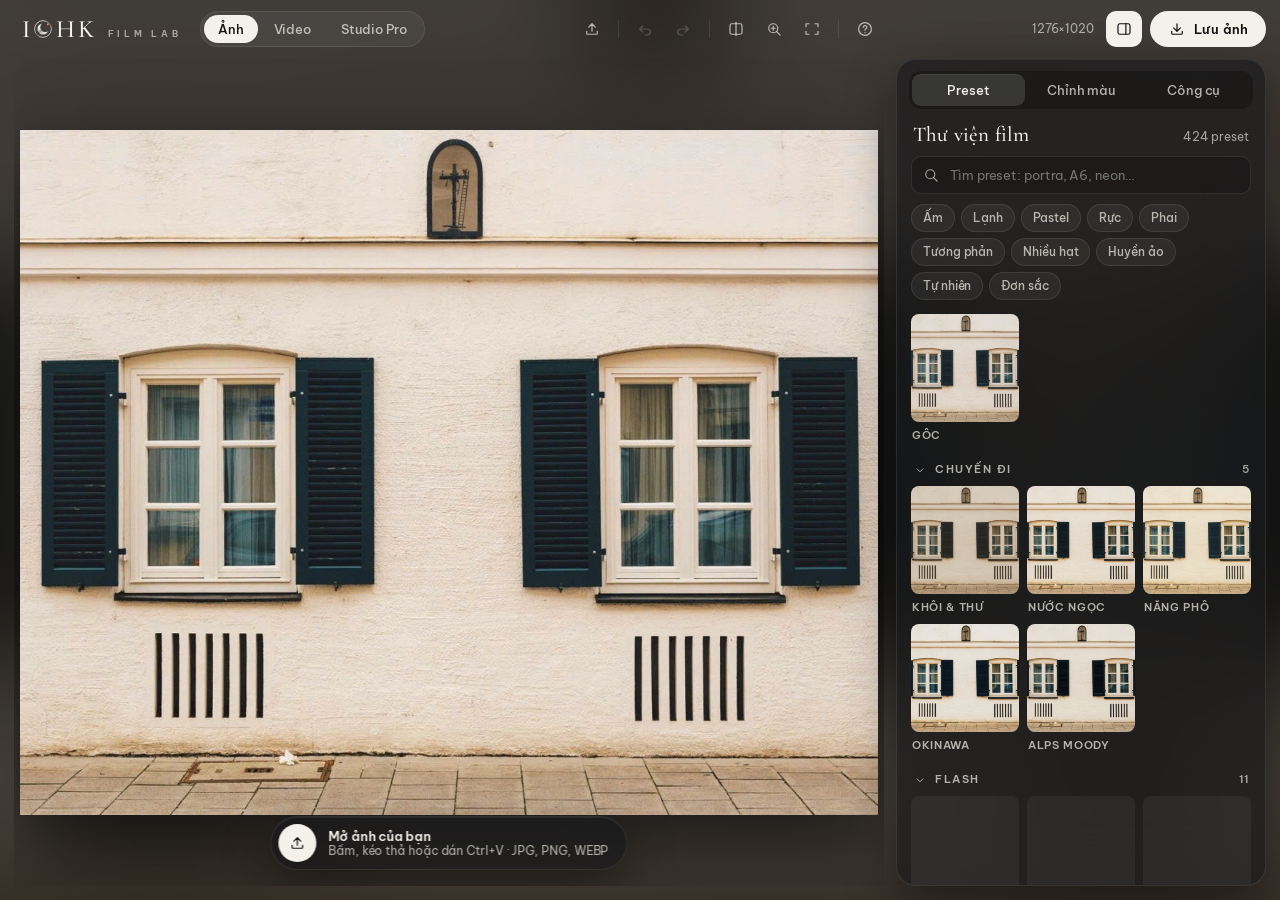
==== commit 27af3711: "Ảnh: Trời (làm đậm, ấm chạng vạng, mây mềm, hoàng hôn), giữ một màu có chấm màu, đơn sắc, mặt nước, " ====
--- a/index.html
+++ b/index.html
@@ -476,6 +476,10 @@
 .edlux li{cursor:pointer;color:#c9c4bb}.edlux p{margin:0;color:#c9c4bb}
 .edwarn{color:#f0b9a4}
 @media (max-width:899px){.edlux{top:calc(46dvh - 8px);transform:translateY(-100%);left:8px;max-width:calc(100% - 16px)}.edlux ul{max-height:16dvh}}
+/* bản 27/11 — Trời · Màu */
+.p4sw{width:22px;height:22px;border-radius:50%;border:1px solid rgba(255,255,255,.4);display:inline-block;flex:none}
+body.p4pick #stage,body.p4pick #view{cursor:crosshair}
+
 </style>
 </head>
 <body>
@@ -682,6 +686,7 @@
   </div>
 </div>
 
+<script src="ekk.js"></script>
 <script>
 (function(){
 "use strict";
@@ -4629,6 +4634,52 @@
   x.fillStyle="#111";rrPath(x,sx+sw/2-66,sy+sh-20,132,7,4);x.fill();
   const gl=x.createLinearGradient(sx,sy,sx+sw,sy+sh*0.6);gl.addColorStop(0,"rgba(255,255,255,0)");gl.addColorStop(0.45,"rgba(255,255,255,.07)");gl.addColorStop(0.55,"rgba(255,255,255,0)");x.fillStyle=gl;x.fillRect(sx,sy,sw,sh);x.restore();return c.c;}
 
+/* ---------- Bản 27/11 (Edit Không Khó): Trời, Giữ một màu, Đơn sắc, Mặt nước, Gương ---------- */
+Object.assign(FX0,{sky4:"none",sky4A:80,sky4F:50,sky4M:60,spl:0,splH:0,splW:6,splS:5,splC:"",mono:"none",monoA:100,refl:0,reflY:58,reflR:50,reflD:45,mir:"off"});
+Object.keys(FX0).forEach(k=>{if(state.fx2[k]===undefined)state.fx2[k]=FX0[k];});
+const P4P={pick:false,cache:{src:null,an:null},last:null};
+function p4F(){const F=state.fx2;Object.keys(FX0).forEach(k=>{if(F[k]===undefined)F[k]=FX0[k];});return F;}
+function p4Key(){const F=p4F();return [F.sky4,F.sky4A,F.sky4F,F.sky4M,F.seed,F.spl,F.splH,F.splW,F.splS,F.mono,F.monoA,F.refl,F.reflY,F.reflR,F.reflD,F.mir].join("|");}
+function p4Look(F){return {splash:{on:!!F.spl,hue:F.splH,width:F.splW/100,soft:F.splS/100},mono:{on:F.mono!=="none",tone:F.mono,amt:F.monoA/100},reflect:{on:!!F.refl,y:F.reflY/100,ripple:F.reflR/100,dark:F.reflD/100},mirror:{on:F.mir}};}
+/* trời ở độ phân giải đầy đủ của ảnh: mask thô phân tích một lần cho mỗi ảnh nguồn */
+function p4Sky(cv,F){if(!window.EKK||F.sky4==="none"||F.sky4A<=0)return cv;let an=P4P.cache.src===cv?P4P.cache.an:null;if(!an){an=EKK.skyAnalyze(cv);P4P.cache={src:cv,an};}
+  P4P.last={found:an.found,cover:an.cover||0,hz:an.hz};if(!an.found)return cv;
+  const o=EKK.skyRender(cv,an,{mode:F.sky4,amt:F.sky4A/100,feather:F.sky4F/100,match:F.sky4M/100,seed:F.seed},cv.width,cv.height);if(!o)return cv;return EKK.copyCv(o);}
+function p4Stage(cv){const F=p4F();if(!window.EKK)return cv;let out=p4Sky(cv,F);const L=p4Look(F);if(EKK.lookActive(L)){const o=EKK.lookRender(out,L,out.width,out.height,0);if(o)out=EKK.copyCv(o);}return out;}
+{const _rk=rsKey;rsKey=function(){return _rk()+"|p4:"+p4Key();};}
+{const _fs=fxStage;fxStage=function(cv){return _fs(p4Stage(cv));};}
+/* chấm màu trên ảnh: lấy màu ở ảnh gốc (trước hiệu ứng) */
+document.addEventListener("pointerdown",e=>{if(!P4P.pick||!origPrev||!geoInfo)return;const st=$("stage");if(!st||!st.contains(e.target))return;const p=evOut(e);if(p.u<0||p.u>1||p.v<0||p.v>1)return;
+  e.stopPropagation();e.preventDefault();const s=outToSrc(p.u,p.v,geoInfo),x=Math.round(clamp01(s[0])*(origPrev.width-1)),y=Math.round(clamp01(s[1])*(origPrev.height-1));
+  const d=origPrev.getContext("2d").getImageData(Math.max(0,x-2),Math.max(0,y-2),5,5).data;let r=0,g=0,b=0;for(let i=0;i<d.length;i+=4){r+=d[i];g+=d[i+1];b+=d[i+2];}const n=d.length/4;p4SetHue(r/n,g/n,b/n);},true);
+function clamp01(v){return Math.max(0,Math.min(1,v));}
+function p4SetHue(r,g,b){const F=p4F(),h=EKK.hueOf(r,g,b);F.splH=h.h;F.spl=1;F.splC="rgb("+Math.round(r)+","+Math.round(g)+","+Math.round(b)+")";P4P.pick=false;document.body.classList.remove("p4pick");
+  if(h.s<.12)toast("Màu này gần như không có sắc, chọn chỗ có màu rõ hơn");else toast("Đã giữ màu đã chọn, phần còn lại đen trắng");retDirty=true;schedule();pushHistory();renderToolUI();}
+const SPL_PRE=[["red",0,"Đỏ"],["orange",.07,"Cam"],["yellow",.14,"Vàng"],["green",.3,"Xanh lá"],["teal",.47,"Ngọc"],["blue",.6,"Xanh dương"],["pink",.92,"Hồng"]];
+function p4Panel(){const w=el("div"),F=p4F(),redo=()=>{retDirty=true;schedule();},deb=(fn)=>{let t;return v=>{fn(v);clearTimeout(t);t=setTimeout(redo,90);};},ch=(k,v)=>{F[k]=v;redo();pushHistory();renderToolUI();};
+  const s=sec("Trời");s.appendChild(chipRow([["none","Gốc"],["deepen","Làm đậm trời"],["dusktint","Ấm chạng vạng"],["clouds","Mây mềm"],["dusk","Trời hoàng hôn"]],F.sky4,v=>ch("sky4",v)));
+  if(F.sky4!=="none"){s.appendChild(sld("Độ đậm",0,100,F.sky4A,deb(v=>{F.sky4A=v;}),()=>pushHistory()));s.appendChild(sld("Làm mềm mép",0,100,F.sky4F,deb(v=>{F.sky4F=v;}),()=>pushHistory()));
+    s.appendChild(sld("Khớp màu cảnh",0,100,F.sky4M,deb(v=>{F.sky4M=v;}),()=>pushHistory()));if(F.sky4==="clouds"||F.sky4==="dusk"){const r=el("div","btnrow");r.append(btn("Đổi mây","",()=>{F.seed=1+Math.floor(Math.random()*997);redo();pushHistory();}));s.appendChild(r);}
+    if(P4P.last&&!P4P.last.found)s.appendChild(hint("Không thấy bầu trời trong ảnh này."));}
+  s.appendChild(hint("Tự tìm vùng trời (cả sau cành cây, dây điện, vách núi). Làm đậm lấy lại vân mây trên trời trắng đục; Mây mềm và Trời hoàng hôn thay trời, chỉnh màu cảnh cho khớp."));w.appendChild(s);
+  const s2=sec("Giữ một màu");s2.appendChild(chipRow([[0,"Tắt"]].concat(SPL_PRE.map(p=>[p[0],p[2]])),F.spl?(SPL_PRE.find(p=>Math.abs(p[1]-F.splH)<.004)||["pick"])[0]:0,v=>{if(!v){ch("spl",0);return;}const p=SPL_PRE.find(x=>x[0]===v);F.splH=p[1];F.splC="";ch("spl",1);}));
+  const r2=el("div","btnrow"),pb=btn(P4P.pick?"Chạm vào ảnh để lấy màu…":"Chọn màu trên ảnh",P4P.pick?"primary":"",()=>{P4P.pick=!P4P.pick;document.body.classList.toggle("p4pick",P4P.pick);if(P4P.pick)toast("Chạm vào vùng có màu muốn giữ");renderToolUI();});
+  pb.setAttribute("aria-pressed",String(P4P.pick));r2.appendChild(pb);if(F.spl&&F.splC){const sw=el("span","p4sw");sw.style.background=F.splC;sw.title="Màu đang giữ";r2.appendChild(sw);}s2.appendChild(r2);
+  if(F.spl){s2.appendChild(sld("Độ rộng màu",1,30,F.splW,deb(v=>{F.splW=v;}),()=>pushHistory()));s2.appendChild(sld("Độ mềm",0,30,F.splS,deb(v=>{F.splS=v;}),()=>pushHistory()));}
+  s2.appendChild(hint("Giữ một sắc màu (chiếc nón, áo đỏ, đèn lồng), phần còn lại về đen trắng."));w.appendChild(s2);
+  const s3=sec("Đơn sắc");s3.appendChild(chipRow([["none","Tắt"]].concat(Object.keys(EKK.MONO).map(k=>[k,EKK.MONO[k].n])),F.mono,v=>ch("mono",v)));
+  if(F.mono!=="none")s3.appendChild(sld("Độ mạnh",0,100,F.monoA,deb(v=>{F.monoA=v;}),()=>pushHistory()));s3.appendChild(hint("Một màu mực trên nền giấy, như ảnh in trên tạp chí."));w.appendChild(s3);
+  const s4=sec("Mặt nước & gương");s4.appendChild(chipRow([[0,"Không phản chiếu"],[1,"Phản chiếu mặt nước"]],F.refl,v=>ch("refl",v)));
+  if(F.refl){s4.appendChild(sld("Đường mặt nước",20,90,F.reflY,deb(v=>{F.reflY=v;}),()=>pushHistory(),v=>v+"%"));s4.appendChild(sld("Gợn sóng",0,100,F.reflR,deb(v=>{F.reflR=v;}),()=>pushHistory()));s4.appendChild(sld("Độ tối mặt nước",0,100,F.reflD,deb(v=>{F.reflD=v;}),()=>pushHistory()));}
+  s4.appendChild(chipRow([["off","Không gương"],["v","Gương dọc"],["h","Gương ngang"],["q","Bốn góc"]],F.mir,v=>ch("mir",v)));
+  s4.appendChild(hint("Phản chiếu: nửa dưới thành mặt nước soi bóng cảnh phía trên, có gợn sóng nhẹ. Gương: đối xứng hai nửa."));w.appendChild(s4);
+  return w;}
+{const _fp=fxPanel;fxPanel=function(){const mine=fxTab==="p4";if(mine)fxTab="trend";const box=_fp();if(mine)fxTab="p4";try{const tabs=box.querySelector(".fxtabs");
+    if(tabs){const b=el("button","chip","Trời · Màu");b.type="button";b.setAttribute("aria-pressed",String(mine));b.onclick=()=>{fxTab="p4";renderToolUI();};tabs.appendChild(b);if(mine)tabs.querySelectorAll(".chip").forEach(x=>{if(x!==b)x.setAttribute("aria-pressed","false");});}
+    if(mine){[...box.children].forEach(c=>{if(c!==tabs)c.remove();});box.appendChild(p4Panel());}}catch(err){console.warn(err);}return box;};}
+if(window.__TPDEBUG)window.__TPDEBUG.p4={P4P,F:p4F,stage:p4Stage,setHue:p4SetHue,panel:()=>{fxTab="p4";setTool("fx2");renderToolUI();},load:f=>loadFile(f),src:()=>fullSrc,prev:()=>origPrev,redo:()=>{retDirty=true;schedule();},
+  final:()=>{const ret=buildRet(fullSrc,null);return ret;}};
+
 /* ---------- Boot ---------- */
 try{
   initGL();initGPU();wire();if(window.__TPDEBUG){window.__TPDEBUG.setAI=o=>{Object.assign(state.ai,o);retDirty=true;schedule();};window.__TPDEBUG.prev=()=>[origPrev.width,origPrev.height,fullSrc.width,fullSrc.height];window.__TPDEBUG.setAiData=o=>{aiData=Object.assign(aiData||{faces:[],skin:null},o);aiStamp++;retDirty=true;schedule();};window.__TPDEBUG.view=()=>{const r=view.getBoundingClientRect();return {x:r.x,y:r.y,w:r.width,h:r.height,iw:imgRect.w,ih:imgRect.h,ix:imgRect.x,iy:imgRect.y,vw:view.width,vh:view.height};};window.__TPDEBUG.ai=()=>aiData&&{faces:aiData.faces.length,bg:!!aiData.bg,skin:!!aiData.skin,w:aiData.w,fs:fsFrac};}renderToolUI();buildMood();buildDesktopGroups();$("mStrength").appendChild(sliderRow("strength","Độ mạnh preset","m-"));buildMine();applyMode();setDTab("adjust");syncAll();pushHistory();
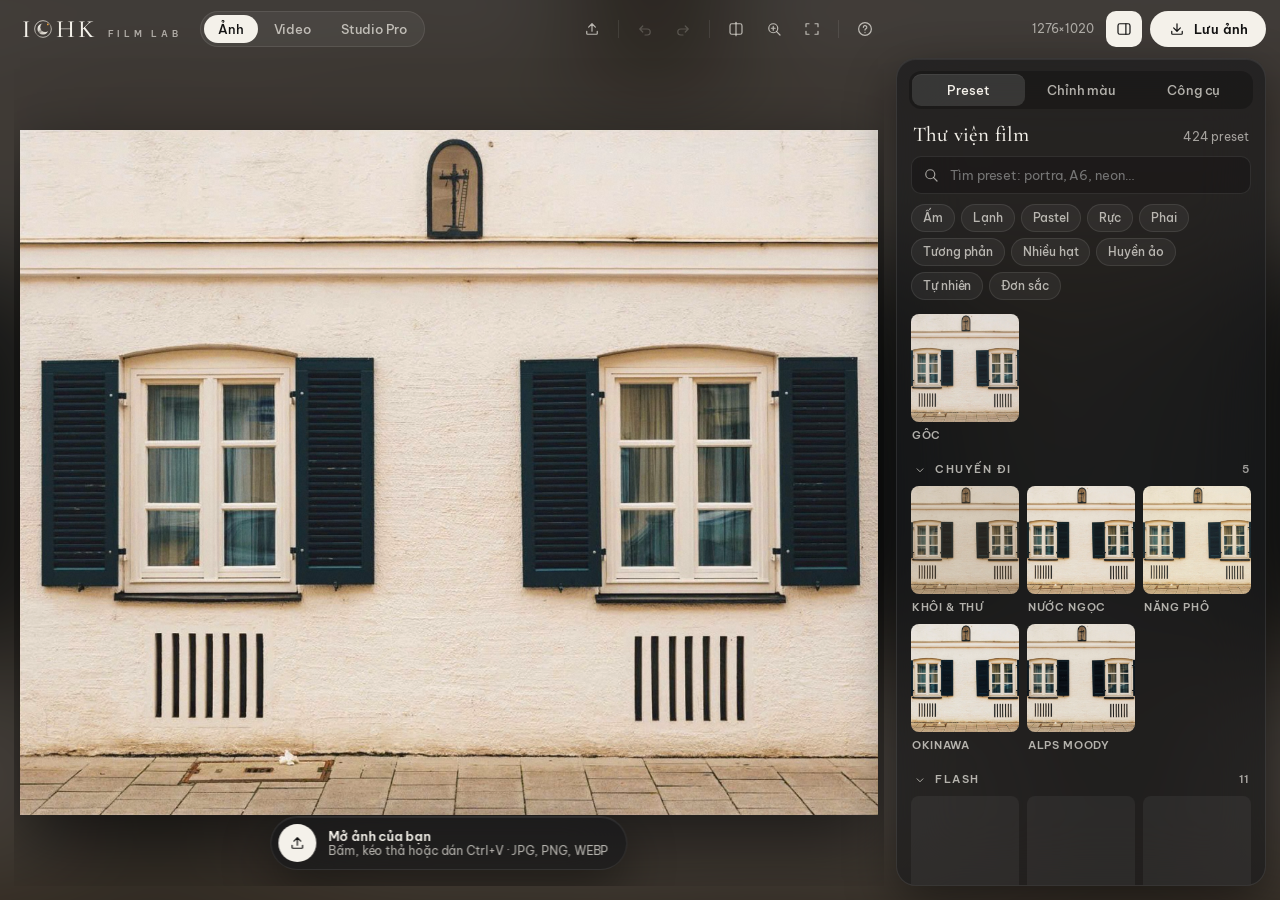
==== commit 80b51ae1: "Ảnh: chữ kiểu Apple + tiếng Anh, khung động (video trong khung), cinemagraph, hoà trộn, chữ chứa ảnh" ====
--- a/index.html
+++ b/index.html
@@ -479,6 +479,15 @@
 /* bản 27/11 — Trời · Màu */
 .p4sw{width:22px;height:22px;border-radius:50%;border:1px solid rgba(255,255,255,.4);display:inline-block;flex:none}
 body.p4pick #stage,body.p4pick #view{cursor:crosshair}
+
+/* P5: khung động, cinemagraph */
+.cpv .igstrip canvas.p5live{flex:0 0 100%;width:100%;height:auto;scroll-snap-align:center;display:block}
+.p5cine{display:flex;align-items:center;justify-content:center}
+.p5cbox{display:flex;gap:20px;align-items:flex-start;max-width:min(1100px,96vw);max-height:92vh;overflow:auto;background:#1a1917;border-radius:14px;padding:18px}
+.p5ccv{max-width:min(680px,62vw);max-height:80vh;width:auto;height:auto;border-radius:6px;cursor:crosshair;touch-action:none;background:#000}
+.p5cside{width:280px;display:flex;flex-direction:column;gap:10px;color:#ECE5D9}
+.p5cside h3{font:500 17px "Be Vietnam Pro",system-ui,sans-serif;margin:0}
+@media (max-width:760px){.p5cbox{flex-direction:column;padding:12px}.p5ccv{max-width:92vw;max-height:52vh}.p5cside{width:100%}}
 
 </style>
 </head>
@@ -3639,11 +3648,11 @@
   if(CAR.rep)drawRep(x,W,H,CAR.rep);
   x.imageSmoothingEnabled=true;x.imageSmoothingQuality="high";
   for(const it of CAR.items){if(o.x0!=null){const e=cExtent(it);if(it.x+e<o.x0||it.x-e>o.x1)continue;}
-    x.save();x.translate(it.x,it.y);if(it.rot)x.rotate(it.rot*Math.PI/180);
+    x.save();x.translate(it.x,it.y);if(it.rot)x.rotate(it.rot*Math.PI/180);if(it.blend)x.globalCompositeOperation=it.blend;if(it.anim)p5Anim(x,it);if(it.op!=null&&it.type==="img")x.globalAlpha*=it.op;
     if(it.type==="stk"){if(!(o.noScrim&&it.kind==="scrim"))drawStk(x,it,it.w,it.h,o.sc);x.restore();continue;}
     if(it.type==="text"){const L=cMeasure(x,it),lh=it.size*(it.lh||1.18);if(o.noText){x.restore();continue;}carTextBg(x,it,L,lh,o.sc);x.font=cTextFont(it);x.fillStyle=p2TextInk(it.style,it.color||"#1d1d1f");if(it.op!=null)x.globalAlpha=it.op;
       if(it.style==="soft"){x.shadowColor="rgba(0,0,0,.5)";x.shadowBlur=it.size*0.35*o.sc;x.shadowOffsetY=it.size*0.05*o.sc;}
-      edLines(x,it,L);x.restore();continue;}
+      if(!(it.fillSrc&&p5FillText(x,it,L,o)))edLines(x,it,L);x.restore();continue;}
     const sid=it.follow?(cItem(it.follow)||{}).src:it.src,s=sid?cSrc(sid):null,img=sid?o.getImg(sid):null,w=it.w,h=it.h;
     if(it.blur){if(img)drawBlurCover(x,img,w,h);else{x.fillStyle="#3a3936";x.fillRect(-w/2,-h/2,w,h);}x.restore();continue;}
     const g=cGeom(it,s);
@@ -3651,7 +3660,7 @@
     if(it.border==="white"||it.border==="polaroid"){x.fillStyle="#fbfaf7";x.fillRect(-w/2,-h/2,w,h);}
     else if(it.border==="bevel"){const bw=Math.max(5,Math.min(w,h)*0.009);x.fillStyle="#FBF9F4";x.fillRect(-w/2-bw,-h/2-bw,w+2*bw,h+2*bw);x.fillStyle="rgba(60,50,40,.10)";x.fillRect(-w/2-bw,h/2,w+2*bw,bw);x.fillRect(w/2,-h/2-bw,bw,h+2*bw);}
     const L=-w/2+g.b,T=-h/2+g.b;
-    if(img){const iw=img.width,ih=img.height;x.drawImage(img,g.u0*iw,g.v0*ih,g.fw*iw,g.fh*ih,L,T,g.pw,g.ph);}
+    if(it.cut&&p5DrawCut(x,it,o,g.pw,g.ph)){}else if(it.cut&&img&&o.thumb){}else if(img){const iw=img.width,ih=img.height;x.drawImage(img,g.u0*iw,g.v0*ih,g.fw*iw,g.fh*ih,L,T,g.pw,g.ph);}
     else{x.fillStyle="#d8d4cc";x.fillRect(L,T,g.pw,g.ph);if(o.ui&&!sid&&g.pw>140&&g.ph>80){const z=Math.max(26,Math.min(g.pw,g.ph)*0.08);x.fillStyle="#5d584f";x.textAlign="center";x.textBaseline="middle";x.font="600 "+z+'px "Be Vietnam Pro",system-ui,sans-serif';x.fillText("+ Thêm ảnh",L+g.pw/2,T+g.ph/2);}}
     if(it.border==="bevel"||it.border==="hair"){x.strokeStyle=it.border==="hair"?edRgba(it.lc||"#1C1A17",0.55):"rgba(40,32,24,.22)";x.lineWidth=Math.max(1/o.sc,1);x.strokeRect(L,T,g.pw,g.ph);}
     x.restore();}
@@ -3681,7 +3690,7 @@
     else if(CAR.pan&&CAR.sel){const it=cItem(CAR.sel);if(it&&it.type==="img"){e.preventDefault();it.zoom=Math.max(1,Math.min(4,(it.zoom||1)*(e.deltaY<0?1.06:1/1.06)));carPaint();carCommitSoon();}}},{passive:false});
   let dz=null;cm.addEventListener("dragover",e=>{if(![...(e.dataTransfer?e.dataTransfer.types:[])].includes("Files"))return;e.preventDefault();if(!dz){dz=el("div","cdrop","Thả ảnh để thêm vào carousel");cws.appendChild(dz);}});
   cm.addEventListener("dragleave",e=>{if(dz&&!cm.contains(e.relatedTarget)){dz.remove();dz=null;}});
-  cm.addEventListener("drop",e=>{e.preventDefault();if(dz){dz.remove();dz=null;}const fs=[...(e.dataTransfer?e.dataTransfer.files:[])].filter(f=>/^image\//.test(f.type));if(fs.length)carAddFiles(fs);});
+  cm.addEventListener("drop",e=>{e.preventDefault();if(dz){dz.remove();dz=null;}const fs=[...(e.dataTransfer?e.dataTransfer.files:[])].filter(f=>/^(image|video)\//.test(f.type));if(fs.length)carAddFiles(fs);});
   document.addEventListener("keydown",e=>{if(!cm||cm.hidden)return;const tg=e.target;if(tg&&(tg.tagName==="INPUT"&&tg.type!=="range"||tg.tagName==="TEXTAREA"))return;e.stopPropagation();
     if(e.key==="Escape"){const pv=cm.querySelector(".cpv");if(pv){pv.remove();return;}if(CAR.pan){CAR.pan=false;carSide();carPaint();return;}if(CAR.sel){CAR.sel=null;carSide();carPaint();return;}closeCarousel();return;}
     if((e.ctrlKey||e.metaKey)&&e.key.toLowerCase()==="z"){e.preventDefault();e.stopPropagation();carUndo(e.shiftKey?1:-1);return;}
@@ -3776,11 +3785,11 @@
   const tx=(mode,fn)=>open().then(db=>new Promise((res,rej)=>{const t=db.transaction("p",mode),st=t.objectStore("p"),q=fn(st);t.oncomplete=()=>res(q&&q.result);t.onerror=()=>rej(t.error);}));
   return {get:k=>tx("readonly",s=>s.get(k)),put:(k,v)=>tx("readwrite",s=>s.put(v,k)),del:k=>tx("readwrite",s=>s.delete(k))};})();
 function carSave(){clearTimeout(carSaveT);carSaveT=setTimeout(carSaveNow,700);}
-function carSaveNow(){clearTimeout(carSaveT);carSaveT=null;const o=JSON.parse(carSnapState());o.v=1;o.look=CAR.look;o.srcs=CAR.srcs.map(s=>({id:s.id,name:s.name,blob:s.blob,w:s.w,h:s.h}));
+function carSaveNow(){clearTimeout(carSaveT);carSaveT=null;const o=JSON.parse(carSnapState());o.v=1;o.look=CAR.look;o.srcs=CAR.srcs.map(s=>({id:s.id,name:s.name,blob:s.blob,w:s.w,h:s.h,v:s.v||null}));o.lang=CAR.lang;o.vi2=CAR.vi2;o.motionDur=CAR.motionDur||0;
   return carDB.put("last",o).catch(()=>{});}
-async function carLoad(){let o=null;try{o=await carDB.get("last");}catch(e){}
+async function carLoad(){let o=null;try{o=await carDB.get("last");}catch(e){}if(o){CAR.lang=o.lang||"en";CAR.vi2=!!o.vi2;CAR.motionDur=o.motionDur||0;}
   if(o&&o.v===1&&!CAR.srcs.length){Object.assign(CAR,{n:o.n||4,ratio:o.ratio||"34",bg:o.bg||"#ffffff",grain:!!o.grain,tex:o.tex||"",rep:o.rep||null,leaf:o.leaf||0,look:!!o.look,pair:o.pair||"classic",pal:o.pal||"cream",palc:o.palc||null,light:o.light||0,tpl:o.tpl||"",items:o.items||[]});
-    const srcs=[];for(const s of o.srcs||[]){try{srcs.push(await carMakeSrc(s.blob,s.name,s.id));}catch(e){}}CAR.srcs=srcs;CAR.items=CAR.items.filter(i=>i.type!=="img"||!i.src||cSrc(i.src));
+    const srcs=[];for(const s of o.srcs||[]){try{srcs.push(await carMakeSrc(s.blob,s.name,s.id,s.v));}catch(e){}}CAR.srcs=srcs;CAR.items=CAR.items.filter(i=>i.type!=="img"||!i.src||cSrc(i.src));
     if(CAR.srcs.length||CAR.items.length)toast("Đã mở lại carousel đang làm");}
   carHist=[];carHi=-1;carCommit();}
 /* ---- ảnh nguồn ---- */
@@ -3909,7 +3918,7 @@
 function carFontLoad(it){const f=CFONTS[it.font]||CFONTS.diary;try{return document.fonts.load(f[0]+" 40px "+f[1],String(it.text||"")+ED_VN).catch(()=>{});}catch(e){return Promise.resolve();}}
 async function carFontsReady(){await Promise.all(CAR.items.filter(i=>i.type==="text").map(carFontLoad).concat([edLoadFace("plex"),edLoadFace("cg300i"),edLoadFace("bvp500")]));try{await document.fonts.ready;}catch(e){}}
 async function carRender(){await carFontsReady();const H=cH(),e=CAR.look?effective(state,true):null,need=new Map();
-  CAR.items.forEach(it=>{if(it.type!=="img")return;const s=cSrc(it.src);if(!s)return;const g=cGeom(it,s);need.set(s.id,Math.max(need.get(s.id)||0,s.w*g.s0));});
+  CAR.items.forEach(it=>{if(it.type!=="img")return;const s=cSrc(it.src);if(!s||s.kind==="video")return;const g=cGeom(it,s);need.set(s.id,Math.max(need.get(s.id)||0,s.w*g.s0));});
   const prep=new Map();let scaledDown=false;
   for(const [id,nw] of need){const s=cSrc(id),bm=await decodeAny(s.blob);let cur=bm,w=bm.width||bm.naturalWidth,h=bm.height||bm.naturalHeight;
     if(e){const k=Math.min(1,maxTex/Math.max(w,h)),W=Math.max(1,Math.round(w*k)),Hh=Math.max(1,Math.round(h*k));if(k<1)scaledDown=true;
@@ -3918,8 +3927,8 @@
     prep.set(id,cur);}
   if(e)draw();
   const out=[];for(let k=0;k<CAR.n;k++){let c=document.createElement("canvas");c.width=SW;c.height=H;let x=null;try{x=c.getContext("2d",{colorSpace:"srgb"});}catch(er){}if(!x)x=c.getContext("2d");
-    x.setTransform(1,0,0,1,-k*SW,0);drawCarScene(x,{sc:1,getImg:id=>prep.get(id),x0:k*SW,x1:(k+1)*SW});out.push(c);}
-  prep.forEach(v=>{if(v.close)v.close();});return {canvases:out,scaledDown};}
+    x.setTransform(1,0,0,1,-k*SW,0);drawCarScene(x,{sc:1,getImg:id=>prep.get(id)||p5StillImg(id),x0:k*SW,x1:(k+1)*SW});out.push(c);}
+  return {canvases:out,scaledDown,prep};}
 async function carExport(){if(CAR.busy)return;if(!CAR.items.length){toast("Carousel còn trống");return;}CAR.busy=true;carPaint();toast("Đang xuất "+CAR.n+" ảnh…");
   try{const r=await carRender(),files=[];
     for(let k=0;k<r.canvases.length;k++){const b=await new Promise(res=>r.canvases[k].toBlob(res,"image/jpeg",0.92));if(!b)throw new Error("encode");files.push({name:String(k+1).padStart(2,"0")+".jpg",blob:b,w:SW,h:cH()});}
@@ -4594,7 +4603,7 @@
 
 /* ---- ảnh: một chạm kiểu chữ sang cho công cụ Chữ ---- */
 let edPhPair="classic";
-function edPhotoStyle(role){const P=ED_PAIRS.find(p=>p.id===edPhPair)||ED_PAIRS[0],s=P.r[role],sel=selItem(),txt={title:"Tràng An",kicker:"Chương hai · Ninh Bình",caption:"Tam Cốc, chiều 20.11",quote:"Ở đây, đến tiếng mái chèo cũng nói khẽ.",meta:"20.2506° N  105.9045° E",display:"Ninh Bình"}[role];
+function edPhotoStyle(role){const P=ED_PAIRS.find(p=>p.id===edPhPair)||ED_PAIRS[0],s=P.r[role],sel=selItem(),txt=(CAR.lang!=="vi"?{title:"Water & Stone",kicker:"Chapter Two · Ninh Binh",caption:"Tam Coc, the last morning",quote:"Even the oars speak softly here.",meta:"20.2506° N  105.9045° E",display:"Ninh Binh"}:{title:"Tràng An",kicker:"Chương hai · Ninh Bình",caption:"Tam Cốc, chiều 20.11",quote:"Ở đây, đến tiếng mái chèo cũng nói khẽ.",meta:"20.2506° N  105.9045° E",display:"Ninh Bình"})[role];
   const sz={display:0.11,title:0.08,kicker:0.026,caption:0.034,quote:0.05,meta:0.024}[role]*s[4];
   let o=sel&&sel.kind==="text"?sel:null;if(!o){o={id:"o"+Date.now(),kind:"text",text:txt,x:0.5,y:role==="kicker"||role==="meta"?0.88:0.5,rot:0,color:"#F3EEE6"};state.overlays.push(o);selId=o.id;}
   Object.assign(o,{font:s[0],ls:s[1],upper:s[2]==="u",lower:s[2]==="l",lh:s[3],size:sz,style:role==="caption"||role==="meta"||role==="kicker"?"plain":"soft",role});
@@ -4680,6 +4689,291 @@
 if(window.__TPDEBUG)window.__TPDEBUG.p4={P4P,F:p4F,stage:p4Stage,setHue:p4SetHue,panel:()=>{fxTab="p4";setTool("fx2");renderToolUI();},load:f=>loadFile(f),src:()=>fullSrc,prev:()=>origPrev,redo:()=>{retDirty=true;schedule();},
   final:()=>{const ret=buildRet(fullSrc,null);return ret;}};
 
+/* ---------- P5 (27/11 chiều): chữ kiểu Apple + tiếng Anh, khung động (video trong khung), cinemagraph, hoà trộn, chữ chứa ảnh, lặp có bước, poster động ---------- */
+/* phông: Inter Display / Inter Text (opsz 32 / 14), Newsreader Display (opsz 72) — OFL, tự host trong fonts/, đủ dấu tiếng Việt cho dòng phụ */
+const P5F={idsp600:["600",'"Inter Display",system-ui,sans-serif',"Inter Display đậm vừa"],idsp500:["500",'"Inter Display",system-ui,sans-serif',"Inter Display"],idsp300:["300",'"Inter Display",system-ui,sans-serif',"Inter Display mảnh"],
+  itx400:["400",'"Inter Text",system-ui,sans-serif',"Inter"],itx500:["500",'"Inter Text",system-ui,sans-serif',"Inter vừa"],itx600:["600",'"Inter Text",system-ui,sans-serif',"Inter đậm vừa"],
+  nwd300:["300",'"Newsreader Display",Georgia,serif',"Newsreader"],nwd300i:["italic 300",'"Newsreader Display",Georgia,serif',"Newsreader nghiêng"],nwd400:["400",'"Newsreader Display",Georgia,serif',"Newsreader thường"]};
+Object.assign(EDF,P5F);Object.assign(CFONTS,P5F);Object.assign(FONTS,P5F);
+ED_PAIRS.push(
+ {id:"apple",name:"Apple · Sans",pal:"gallery",d:"Inter Display cho tiêu đề (giãn âm −1,5 đến −2%, như trang sản phẩm của Apple), Inter cho chữ nhỏ, chữ hoa nhỏ giãn dương.",
+  r:{display:["idsp600",-.022,"",1.0,.86],title:["idsp500",-.018,"",1.08,.9],kicker:["itx600",.08,"u",1.45,.78],meta:["itx500",.01,"",1.45,.86],body:["itx400",-.004,"",1.5,.9],quote:["idsp500",-.016,"",1.16,.92],caption:["itx400",0,"",1.4,.9],folio:["itx500",.02,"",1.4,.86],numeral:["idsp600",-.045,"",.9,.92]}},
+ {id:"appled",name:"Apple · Editorial",pal:"cream",d:"Newsreader Display mảnh cho tiêu đề kiểu New York, Inter chữ hoa nhỏ giãn dương cho nhãn, ngày, số trang.",
+  r:{display:["nwd300",-.018,"",1.0,.96],title:["nwd300",-.014,"",1.06,1.02],kicker:["itx600",.12,"u",1.45,.78],meta:["itx500",.06,"u",1.45,.76],body:["itx400",-.004,"",1.55,.9],quote:["nwd300i",-.01,"",1.16,1.04],caption:["itx400",0,"",1.4,.9],folio:["itx500",.06,"u",1.4,.78],numeral:["nwd300",-.03,"",.9,1]}});
+/* ---- ngôn ngữ chữ trên post: tiếng Anh (mặc định), tuỳ chọn một dòng phụ tiếng Việt ---- */
+const P5_EN={"N°01":"N°01","Tạp chí của Khôi & Thư":"A journal by Khôi & Thư","Thu 2026":"Autumn 2026","Ninh Bình":"Ninh Binh","18 — 22.11.2026":"18—22.11.2026","Hà Nội · Ninh Bình":"Hanoi · Ninh Binh",
+ "Hành trình":"The Journey","Năm ngày giữa\nphố và núi":"Five Days,\nOne Autumn","Tràng An, bảy giờ sáng\nHang Múa, gần 500 bậc đá\nHoa Lư, chiều muộn":"Trang An, seven in the morning\nMua Cave, five hundred stone steps\nHoa Lu, late afternoon",
+ "Chương hai — Tràng An":"Chapter Two — Trang An","Nước đi chậm,\nngười cũng chậm":"Slow water,\nslow days","Hết.":"Fin.",
+ "Thuyền rời bến lúc bảy giờ. Chị lái đò chèo bằng chân, nước trong tới mức nhìn thấy rong dưới đáy. Hai đứa không nói gì suốt ba hang đầu tiên, chỉ nghe tiếng mái chèo.":"The boat left the pier at seven. Our rower steered with her feet, and the water was clear enough to see the weeds below. Through the first three caves we didn’t say a word. Only the oars.",
+ "Ảnh: bến Tràng An, 19.11":"Photograph: Trang An pier, 20.11","Lookbook — Thu 2026":"Lookbook — Autumn 2026","Khôi — áo thun trắng,\nbến Tràng An":"Khôi — white tee,\nTrang An pier","Thư — áo len xám,\ntrên đường về Hà Nội":"Thư — grey knit,\non the road back to Hanoi",
+ "Áo len, khăn lụa\nvà một chuyến đi":"Wool, silk\nand five slow days","Đường lên Hang Múa, 17:00":"The climb to Mua Cave, 17:00","Khăn lụa, Hoa Lư":"Silk scarf, Hoa Lu","Tràng An, buổi sớm":"Trang An, early",
+ "Tam Cốc, 19.11.2026":"Tam Coc, the last morning","Tam Coc — Ninh Binh":"Tam Cốc · Ninh Bình","Hoa Lư, chiều muộn":"Hoa Lu, late afternoon","Hoa Lu ancient capital":"Cố đô Hoa Lư","Hà Nội, sáu giờ sáng":"Hanoi, six in the morning","Hanoi — Old Quarter":"Phố cổ Hà Nội",
+ "Tờ in thử":"Contact Sheet","cuộn 03 — ninh bình":"roll 03 — ninh binh","ảnh chọn: 12, 17":"selects: 12, 17","9 / 36 kiểu":"9 / 36 frames",
+ "Chương hai":"Chapter Two","Tràng An":"Trang An","Nước, đá và những con đò":"Water, stone and the little boats","Bến Tràng An, 7:05":"Trang An pier, 7:05",
+ "Ở Tam Cốc, đến tiếng\nmái chèo cũng nói khẽ.":"In Tam Coc, even the oars\nspeak softly.","Thư — trên đò ở Tam Cốc, 20.11":"Thư, on a boat in Tam Coc",
+ "Hà Nội":"Hanoi","Hanoi":"Hà Nội","Trang An":"Tràng An","Tam Cốc":"Tam Coc","Tam Coc":"Tam Cốc","Hang Múa":"Mua Cave","Mua Cave":"Hang Múa","Hoa Lư":"Hoa Lu","Hoa Lu":"Hoa Lư",
+ "năm ngày · 18—22.11.2026":"five days · 18—22.11.2026","rồi về lại Hà Nội, 22.11":"then back to Hanoi, 22.11",
+ "Hang Múa, 17:20. Nắng xuống\nsau dãy núi phía tây.":"Mua Cave, 17:20. The light\nslips behind the western ridge.","Hà Nội · Ninh Bình, tháng 11":"Hanoi · Ninh Binh, November","Hà Nội, sáng 18.11.2026":"Hanoi, the night of 18.11.2026",
+ "Một chuyến đi của":"A journey by","Nhân vật chính":"Starring","Ninh Bình, chậm":"Ninh Binh, slowly","Quay tại":"Filmed in","Hà Nội · Tràng An · Tam Cốc\nHang Múa · Hoa Lư":"Hanoi · Trang An · Tam Coc\nMua Cave · Hoa Lu",
+ "Tam Cốc từ đỉnh Hang Múa":"Tam Coc from the top of Mua Cave","Thời gian":"Dates","Toàn cảnh":"The wide view","Tràng An, nhìn từ đò":"Trang An, from the boat","Tập 01":"Volume 01",
+ "Phía tây, dòng Ngô Đồng":"West, along the Ngo Dong","Cánh đồng đã gặt xong":"The fields, already harvested","Đường về bến Tam Cốc":"The way back to Tam Coc pier","những thứ lặt vặt — tháng 11":"small things — november",
+ "Âm thanh":"Sound","Mái chèo, gió trên đỉnh núi":"Oars, and wind on the summit","Đạo diễn":"Directed by","04 — phố Hàng Gai":"04 — Hang Gai street","Khôi & Thư — 18.11.2026":"Khôi & Thư — 18.11.2026"};
+/* cặp chữ tiếng Anh cho từng mẫu: tiêu đề editorial dùng Newsreader, lưới/lookbook dùng Inter */
+const P5_TPAIR={cover:"appled",spread:"appled",lookbook:"apple",passe:"appled",contact:"apple",chapter:"appled",quote:"appled",route:"apple",diptych:"apple",triptych:"apple",fullcap:"apple",small:"appled",dump:"apple",reel:"apple",credits:"appled",issue:"appled",poster:"apple",posterv:"apple"};
+Object.assign(CAR,{lang:"en",vi2:false});
+function p5Lang(){return CAR.lang==="vi"?"vi":"en";}
+function p5TplPairs(){ED_TPL.forEach(T=>{if(T.pairVi==null)T.pairVi=T.pair;T.pair=p5Lang()==="en"&&P5_TPAIR[T.id]?P5_TPAIR[T.id]:T.pairVi;});edThumbC.clear();}
+{const _eT=eT;eT=function(text,x,y,role,o){const it=_eT(text,x,y,role,o);if(p5Lang()==="en"&&typeof text==="string"&&P5_EN[text]!=null&&P5_EN[text]!==text){it.vi=text;it.text=P5_EN[text];if(role==="body"||role==="quote"||role==="caption")it.text=it.text.replace(/ (\S+)$/,"\u00A0$1");}return it;};}
+/* dòng phụ tiếng Việt: một dòng nhỏ dưới (hoặc trên) tiêu đề lớn nhất của mỗi slide */
+function p5HasVN(s){return /[ăâđêôơưàáảãạằắẳẵặầấẩẫậèéẻẽẹềếểễệìíỉĩịòóỏõọồốổỗộờớởỡợùúủũụừứửữựỳýỷỹỵ]/i.test(s||"");}
+function p5ViSync(){CAR.items=CAR.items.filter(i=>!i.viOf);if(!CAR.vi2||p5Lang()!=="en")return;const rank={display:0,title:1,numeral:3,quote:2};const best={};
+  CAR.items.forEach(it=>{if(it.type!=="text"||!it.vi||!(it.role in rank)||!p5HasVN(it.vi))return;const k=Math.floor((it.x+(it._ox||0))/SW);if(!best[k]||rank[it.role]<rank[best[k].role])best[k]=it;});
+  Object.values(best).forEach(p=>{const t=_p5eT(p.vi.replace(/\n/g," "),p.x,p.y,"meta",{align:p.align,ink:p.ink==="light"?"light":"muted",auto:p.auto,viOf:p.id});CAR.items.push(t);});}
+function _p5eT(text,x,y,role,o){return Object.assign({id:cid(),type:"text",text,font:"itx500",size:ED_RB[role],base:ED_RB[role],role,ink:"ink",color:"#1C1A17",lower:false,align:"left",va:"top",x,y,rot:0},o||{});}
+function p5PlaceVi(){const x=edCtx(),H=cH();CAR.items.forEach(it=>{if(!it.viOf)return;const p=cItem(it.viOf);if(!p){it._dead=1;return;}cMeasure(x,p);cMeasure(x,it);it.align=p.align;it.x=p.x;const g=Math.max(10,p.size*0.22);
+    const top=p.y+(p.va==="top"?0:p.va==="bottom"?-p._h:-p._h/2),bot=top+p._h;if(p.va==="bottom"){it.va="bottom";it.y=top-g;}else{it.va="top";it.y=bot+g;if(it.y+it.size*1.5>H-EM){it.va="bottom";it.y=top-g;}}cMeasure(x,it);});
+  CAR.items=CAR.items.filter(i=>!i._dead);}
+function p5FitMargins(){if(p5Lang()!=="en")return;const x=edCtx(),Mg=SW*0.06;CAR.items.forEach(it=>{if(it.type!=="text"||it.role==="body"||it.maxw||it.style)return;cMeasure(x,it);const cx=it.x+(it._ox||0),k=Math.max(0,Math.min(CAR.n-1,Math.floor(cx/SW))),l=k*SW+Mg,r=(k+1)*SW-Mg;
+  const L=cx-it._w/2,R=cx+it._w/2;let avail=it._w;if(it.align==="left")avail=r-it.x;else if(it.align==="right")avail=it.x-l;else avail=2*Math.min(it.x-l,r-it.x);if(L<l-1||R>r+1){if(avail>40&&avail<it._w){it.size=Math.max(10,Math.floor(it.size*avail/it._w*0.995));cMeasure(x,it);}}});}
+{const _r=edRestyle;edRestyle=function(){_r();p5FitMargins();edFlow();p5PlaceVi();};}
+{const _a=edApply;edApply=async function(id,opt){p5TplPairs();const r=await _a(id,opt);if(r&&CAR.vi2){p5ViSync();edRestyle();edAutoInk();carCommit();carSide();carPaint();}return r;};}
+p5TplPairs();
+function p5SetLang(l){CAR.lang=l;p5TplPairs();CAR.items.forEach(it=>{if(it.type!=="text")return;if(l==="vi"&&it.vi){it.en=it.text;it.text=it.vi;delete it.vi;}else if(l==="en"&&it.en){it.vi=it.text;it.text=it.en;delete it.en;}});p5ViSync();edRestyle();edAutoInk();carCommit();carSide();carPaint();edFontsReady().then(()=>{edRestyle();carPaint();});}
+function p5SetVi2(on){CAR.vi2=!!on;p5ViSync();edRestyle();edAutoInk();carCommit();carSide();carPaint();edFontsReady().then(()=>{edRestyle();carPaint();});}
+
+/* ---- Kiểm tra sang cho tiếng Anh: chữ mồ côi, dòng quá dài/ngắn, chữ hoa thiếu giãn ---- */
+{const _lux=edLuxCheck;edLuxCheck=async function(){let out=await _lux();const x=edCtx();if(CAR.tpl==="poster"||CAR.tpl==="posterv")out=out.filter(o=>!(o.kind==="crowded"||o.kind==="contrast"&&(cItem(o.id)||{}).role==="display"));if(p5Lang()!=="en")return out;
+  CAR.items.forEach(it=>{if(it.type!=="text"||it.viOf)return;const L=cMeasure(x,it),k=Math.max(0,Math.min(CAR.n-1,Math.floor((it.x+(it._ox||0))/SW))),nm="“"+String(it.text).replace(/\n/g," ").slice(0,24)+"”";
+    if(L.length>1&&(it.role==="body"||it.role==="quote"||it.role==="caption"||it.role==="title")){const last=L[L.length-1].trim();if(last&&!/\s/.test(last)&&last.length<10&&L[L.length-2].trim().split(/\s+/).length>1)out.push({slide:k,kind:"widow",id:it.id,msg:"Slide "+(k+1)+": "+nm+" có chữ mồ côi “"+last+"” ở dòng cuối. Ngắt dòng sớm hơn hoặc nới khung."});}
+    if(it.role==="body"&&it.maxw){const cs=L.slice(0,-1).map(l=>l.length),av=cs.reduce((a,b)=>a+b,0)/Math.max(1,cs.length);if(cs.length&&(av>75||av<35))out.push({slide:k,kind:"measure",id:it.id,msg:"Slide "+(k+1)+": đoạn văn "+nm+" dài "+Math.min(...cs)+"–"+Math.max(...cs)+" ký tự/dòng. Tiếng Anh đọc dễ nhất 45–75 (cột tạp chí hẹp tối thiểu 35)."});}
+    const shown=edCase(it,it.text);if(/[A-Z]{4}/.test(shown)&&shown===shown.toUpperCase()&&it.size<90&&(it.ls||0)<0.05)out.push({slide:k,kind:"caps",id:it.id,msg:"Slide "+(k+1)+": chữ hoa "+nm+" cần giãn ít nhất +5% (đang "+Math.round((it.ls||0)*100)+"%)."});});
+  CAR.luxRes=out;return out;};}
+
+/* ---- Bộ nhận diện (house style): phông, bảng màu, LUT, lề — dùng chung với Video Pro qua localStorage ---- */
+const P5_HOUSE="iohk.house";
+function p5HouseGet(){try{return JSON.parse(localStorage.getItem(P5_HOUSE)||"null");}catch(e){return null;}}
+function p5HouseSave(){const pal=edPal(),o={v:1,pair:CAR.pair,pal:CAR.pal==="photo"?"photo":CAR.pal,palc:CAR.pal==="photo"?CAR.palc:null,colors:{bg:pal.bg,ink:pal.ink,muted:pal.muted,accent:pal.accent,light:pal.light},
+  preset:state.presetId,lut:state.lut&&state.lut.id||null,margin:EM,lang:p5Lang(),vi2:!!CAR.vi2,tex:CAR.tex||"",saved:Date.now()};try{localStorage.setItem(P5_HOUSE,JSON.stringify(o));}catch(e){}toast("Đã lưu bộ nhận diện: "+edPair().name+", "+(pal.name||"bảng màu")+". Video Pro dùng chung.");return o;}
+function p5HouseLoad(){const o=p5HouseGet();if(!o){toast("Chưa lưu bộ nhận diện nào");return null;}CAR.pair=o.pair||CAR.pair;if(o.pal==="photo"&&o.palc){CAR.palc=o.palc;CAR.pal="photo";}else if(o.pal)CAR.pal=o.pal;const p=edPal();CAR.bg=p.bg;CAR.tex=o.tex||p.tex||CAR.tex;
+  if(o.lang)CAR.lang=o.lang;CAR.vi2=!!o.vi2;p5TplPairs();if(o.preset&&findPreset(o.preset)&&typeof applyPreset==="function"&&o.preset!==state.presetId){try{applyPreset(o.preset);}catch(e){}}
+  p5ViSync();edRestyle();edAutoInk();carCommit();carSide();carPaint();edFontsReady().then(()=>{edRestyle();carPaint();});toast("Đã áp bộ nhận diện");return o;}
+
+/* =================== Khung động: video trong khung ảnh =================== */
+const P5V={fps:30,on:false,raf:0,last:0,looks:[["","Theo màu chung"],["none","Gốc"]].concat(TRIP.map(t=>[t[0],t[1]]))};
+function p5IsVid(f){return !!f&&(/^video\//.test(f.type||"")||/\.(mp4|mov|m4v|webm)$/i.test(f.name||""));}
+function p5NewVid(s){const v=document.createElement("video");v.muted=true;v.playsInline=true;v.preload="auto";v.crossOrigin="anonymous";v.src=s._url;return v;}
+function p5Ready(v){return new Promise(r=>{if(v.readyState>=2){r();return;}const f=()=>{v.removeEventListener("loadeddata",f);r();};v.addEventListener("loadeddata",f);setTimeout(r,8000);});}
+function p5Seek(v,t){return new Promise(r=>{t=Math.max(0,Math.min((v.duration||t+1)-0.02,t));if(Math.abs(v.currentTime-t)<0.0005&&v.readyState>=2){r();return;}let done=false;const fin=()=>{if(done)return;done=true;v.removeEventListener("seeked",fin);r();};v.addEventListener("seeked",fin);setTimeout(fin,4000);v.currentTime=t;});}
+function p5VDefaults(dur){return {in:0,out:Math.min(dur,6),loop:true,mute:true,speed:1,look:"",xf:0.5,cine:null};}
+async function p5MakeVidSrc(blob,name,id,vp){const s={id:id||cid(),name:name||"video",blob,kind:"video",thumb:null,lthumb:null};s._url=URL.createObjectURL(blob);
+  const v=p5NewVid(s);await p5Ready(v);if(!(v.videoWidth>0))throw new Error("video");s.w=v.videoWidth;s.h=v.videoHeight;s.dur=v.duration||0;s.v=Object.assign(p5VDefaults(s.dur),vp||{});
+  if(s.v.out>s.dur)s.v.out=s.dur;await p5Seek(v,s.v.in+0.01);const k=Math.min(1,(desk?1100:800)/Math.max(s.w,s.h));s.thumb=mk(s.w*k,s.h*k).c;s.thumb.getContext("2d").drawImage(v,0,0,s.thumb.width,s.thumb.height);
+  s.poster=mk(s.thumb.width,s.thumb.height).c;s.poster.getContext("2d").drawImage(s.thumb,0,0);s._v=v;v.loop=false;if(s.v.cine&&s.v.cine.mask)p5CineRestore(s);return s;}
+{const _ms=carMakeSrc;carMakeSrc=async function(blob,name,id,vp){if(p5IsVid({type:blob&&blob.type,name}))return p5MakeVidSrc(blob,name,id,vp);return _ms(blob,name,id);};}
+{const _af=carAddFiles;carAddFiles=async function(files){const r=await _af(files);if(r&&r.some(s=>s.kind==="video")){p5LiveKick();toast("Đã thêm "+r.length+" tệp, có "+r.filter(s=>s.kind==="video").length+" video chạy trong khung");}return r;};}
+/* thời gian nguồn của một video tại thời điểm t của carousel (vòng lặp, tốc độ, hoà vòng lặp) */
+function p5Span(s){const v=s.v,sp=v.speed||1,raw=Math.max(0.2,(v.out-v.in)/sp),xf=v.xf>0?Math.min(v.xf,raw*0.4):0;return {D:Math.max(0.2,raw-xf),xf,sp};}
+function p5Dur(){let D=0;p5VidSrcsUsed().forEach(s=>{D=Math.max(D,p5Span(s).D);});if(p5HasAnim())D=Math.max(D,CAR.motionDur||6);return Math.max(3,Math.min(15,D||3));}
+function p5SrcTimes(s,t){const {D,xf,sp}=p5Span(s),lt=((t%D)+D)%D,a=s.v.in+lt*sp;if(xf>0&&lt<xf)return [s.v.in+(D+lt)*sp,a,lt/xf];return [a,null,0];}
+function p5VidSrcsUsed(){const ids=new Set();CAR.items.forEach(it=>{const sid=it.type==="img"?(it.follow?(cItem(it.follow)||{}).src:it.src):it.fillSrc;const s=sid&&cSrc(sid);if(s&&s.kind==="video")ids.add(s);});return [...ids];}
+function p5HasAnim(){return CAR.items.some(i=>i.anim);}
+function p5ItemSrc(it){const sid=it.type==="img"?(it.follow?(cItem(it.follow)||{}).src:it.src):it.fillSrc;return sid?cSrc(sid):null;}
+function p5SlideIsLive(k){return CAR.items.some(it=>{const s=p5ItemSrc(it);if(!(s&&s.kind==="video")&&!it.anim)return false;const e=cExtent(it);return it.x+e>k*SW&&it.x-e<(k+1)*SW&&p5Overlap(it,k);});}
+function p5Overlap(it,k){const w=it.type==="text"?(it._w||200):it.w,h=it.type==="text"?(it._h||80):it.h,r=(it.rot||0)*Math.PI/180,hw=(Math.abs(w*Math.cos(r))+Math.abs(h*Math.sin(r)))/2,cx=it.x+(it.type==="text"?(it._ox||0):0);return cx+hw>k*SW+0.5&&cx-hw<(k+1)*SW-0.5;}
+function p5LiveSlides(){const L=[];for(let k=0;k<CAR.n;k++)if(p5SlideIsLive(k))L.push(k);return L;}
+/* màu riêng của video */
+function p5LookE(s){const lk=s.v&&s.v.look;if(!lk)return CAR.look?effective(state,true):null;if(lk==="none")return null;const p=findPreset(lk);if(!p)return null;
+  if(p.lut&&!LUTS.has(p.lut)&&p.lutFile)p2LoadBuiltin(p.lutFile);return effective({strength:100,params:Object.assign({},p.params),mix:(p.mix||Z9).slice(),lut:p.lut?{id:p.lut,amt:100}:null},false);}
+function p5Grade(c,e){if(!e)return c;const tex=makeTex(0,0,c);render(tex,c.width,c.height,e);gl.deleteTexture(tex);const x=c.getContext("2d");x.drawImage(glc,0,0,c.width,c.height);P5V.glDirty=true;return c;}
+/* vẽ một khung của video s tại thời điểm t vào canvas đích (đã đúng tỉ lệ nguồn) */
+async function p5FrameInto(s,t,dst,els){const x=dst.getContext("2d"),W=dst.width,H=dst.height,[ta,tb,a]=p5SrcTimes(s,t);
+  await p5Seek(els[0],ta);x.globalAlpha=1;x.drawImage(els[0],0,0,W,H);
+  if(tb!=null){await p5Seek(els[1],tb);x.globalAlpha=a;x.drawImage(els[1],0,0,W,H);x.globalAlpha=1;}
+  p5CineApply(s,x,W,H,els[2]);}
+/* cinemagraph: vùng ngoài mask đứng yên ở một khung */
+function p5CineApply(s,x,W,H){const c=s.v.cine;if(!c||!c.on||!s._cm)return;let st=s._still&&s._still.width===W&&s._still.height===H?s._still:null;if(!st)return;
+  const tmp=p5Tmp(W,H),tx=tmp.getContext("2d");tx.globalCompositeOperation="copy";tx.drawImage(x.canvas,0,0);tx.globalCompositeOperation="destination-in";tx.filter="blur("+Math.max(1,Math.round(Math.min(W,H)*(c.feather||2)/100))+"px)";tx.drawImage(s._cm,0,0,W,H);tx.filter="none";tx.globalCompositeOperation="source-over";
+  x.globalCompositeOperation="copy";x.drawImage(st,0,0,W,H);x.globalCompositeOperation="source-over";x.drawImage(tmp,0,0);}
+let p5TmpC=null;function p5Tmp(W,H){if(!p5TmpC)p5TmpC=document.createElement("canvas");if(p5TmpC.width!==W)p5TmpC.width=W;if(p5TmpC.height!==H)p5TmpC.height=H;return p5TmpC;}
+async function p5MakeStill(s,W,H,el){const c=s.v.cine;if(!c||!c.on)return;const v=el||s._v;await p5Seek(v,c.t!=null?c.t:s.v.in);const st=mk(W,H).c;st.getContext("2d").drawImage(v,0,0,W,H);s._still=st;}
+function p5CineRestore(s){const c=s.v.cine;if(!c||!c.mask)return;const im=new Image();im.onload=()=>{const m=mk(im.width,im.height);m.x.drawImage(im,0,0);s._cm=m.c;};im.src=c.mask;}
+
+/* ---- xem trực tiếp trong khổ: video chạy trong khung (khoảng 15 hình/giây) ---- */
+function p5LiveKick(){if(P5V.raf)return;P5V.t0=performance.now();P5V.raf=requestAnimationFrame(p5LiveTick);}
+let p5LiveBusy=false;
+async function p5LiveTick(now){P5V.raf=0;const open=cm&&!cm.hidden,vids=open?p5VidSrcsUsed():[];if(!open||!vids.length&&!p5HasAnim()||CAR.busy){if(P5V.glDirty&&!CAR.busy){P5V.glDirty=false;try{draw();}catch(e){}}if(open&&!CAR.busy)setTimeout(p5LiveKick,600);return;}
+  if(now-P5V.last<66||p5LiveBusy){P5V.raf=requestAnimationFrame(p5LiveTick);return;}P5V.last=now;p5LiveBusy=true;
+  try{const t=(now-P5V.t0)/1000;P5V.t=t;for(const s of vids){const v=s._v;if(!v)continue;const sp0=p5Span(s),end=s.v.in+(sp0.D+sp0.xf)*sp0.sp;
+      if(v.paused){v.playbackRate=s.v.speed||1;if(v.currentTime<s.v.in-0.05||v.currentTime>end)v.currentTime=s.v.in;try{await v.play();}catch(e){}}else if(v.currentTime>=end-0.02||v.currentTime<s.v.in-0.3){v.currentTime=s.v.in;}
+      if(Math.abs(v.playbackRate-(s.v.speed||1))>0.01)v.playbackRate=s.v.speed||1;if(v.readyState<2)continue;
+      const W=s.thumb.width,H=s.thumb.height,x=s.thumb.getContext("2d");x.drawImage(v,0,0,W,H);
+      if(s.v.cine&&s.v.cine.on&&s._cm){if(!s._still||s._still.width!==W)await p5MakeStill(s,W,H,s._v2||(s._v2=p5NewVid(s)));p5CineApply(s,x,W,H);}
+      const e=p5LookE(s);if(e){if(!s.lthumb||s.lthumb.width!==W){s.lthumb=mk(W,H).c;}const lx=s.lthumb.getContext("2d");lx.drawImage(s.thumb,0,0);p5Grade(s.lthumb,e);s._lk=1;}else if(s._lk){s.lthumb=null;s._lk=0;}}
+    if(p5HasAnim())P5A.t=t;carPaintNow();p5PvTick();}catch(e){}
+  p5LiveBusy=false;P5V.raf=requestAnimationFrame(p5LiveTick);}
+/* màu chung bật: lthumb của video lấy từ khung hiện tại (đã làm ở trên), không để carSyncLook ghi đè bằng ảnh tĩnh */
+{const _sl=carSyncLook;carSyncLook=function(force){_sl(force);p5LiveKick();};}
+{const _oc=openCarousel;openCarousel=function(){_oc();p5LiveKick();};}
+{const _cc=closeCarousel;closeCarousel=function(){_cc();CAR.srcs.forEach(s=>{if(s._v)s._v.pause();});if(P5V.glDirty){P5V.glDirty=false;try{draw();}catch(e){}}};}
+
+/* ---- xem thử kiểu Instagram: slide có video chạy trong khung điện thoại ---- */
+let p5Pv=null;
+{const _pv=carPreview;carPreview=async function(){const r=await _pv();const pv=cm.querySelector(".cpv:last-of-type"),strip=pv&&pv.querySelector(".igstrip");p5Pv=null;if(!strip)return r;
+  const live=p5LiveSlides();if(!live.length)return r;const imgs=[...strip.querySelectorAll("img")],cv=[];
+  live.forEach(k=>{const im=imgs[k];if(!im)return;const c=document.createElement("canvas");c.width=Math.round(SW*0.62);c.height=Math.round(cH()*0.62);c.className="p5live";c.setAttribute("aria-label","Slide "+(k+1)+" (video)");im.replaceWith(c);cv.push([k,c]);});
+  p5Pv={pv,cv};p5PvTick();p5LiveKick();return Object.assign({},r,{live:live.length});};}
+function p5PvTick(){if(!p5Pv)return;if(!p5Pv.pv.isConnected){p5Pv=null;return;}const g=id=>{const s=cSrc(id);return s&&((s.lthumb)||s.thumb);};
+  p5Pv.cv.forEach(([k,c])=>{const sl=carSlice(k,0.62,g);c.getContext("2d").drawImage(sl,0,0,c.width,c.height);});}
+
+/* ---- xuất: slide có video ra MP4 (H.264, AAC nếu có tiếng), slide tĩnh ra JPG, đánh số theo thứ tự ---- */
+const P5_MUX="https://cdn.jsdelivr.net/npm/mp4-muxer@5.2.2/build/mp4-muxer.js";
+function p5Script(u){return new Promise((res,rej)=>{const s=document.createElement("script");s.src=u;s.onload=res;s.onerror=()=>rej(new Error("load "+u));document.head.appendChild(s);});}
+async function p5Codec(W,H,fps){if(!("VideoEncoder" in window))return null;for(const codec of ["avc1.640028","avc1.4d0028","avc1.640033","avc1.42003e"]){const cfg={codec,width:W,height:H,bitrate:W*H>1.8e6?9e6:7e6,framerate:fps,avc:{format:"avc"}};try{const r=await VideoEncoder.isConfigSupported(cfg);if(r&&r.supported)return r.config||cfg;}catch(e){}}return null;}
+async function p5ACodec(){if(!("AudioEncoder" in window))return null;const cfg={codec:"mp4a.40.2",sampleRate:48000,numberOfChannels:2,bitrate:160000};try{const r=await AudioEncoder.isConfigSupported(cfg);if(r&&r.supported)return cfg;}catch(e){}return null;}
+/* tiếng: chỉ khi slide có đúng một video bật tiếng; lặp giống hình (kể cả hoà vòng lặp) */
+async function p5Audio(s,D){try{const ab=await s.blob.arrayBuffer(),ac=new OfflineAudioContext(2,48000,48000),buf=await ac.decodeAudioData(ab),sr=48000,n=Math.round(D*sr),L=new Float32Array(n),R=new Float32Array(n),sp=s.v.speed||1;
+  const src0=buf.getChannelData(0),src1=buf.numberOfChannels>1?buf.getChannelData(1):src0,br=buf.sampleRate,smp=(ch,t)=>{const i=Math.floor(t*br);return i>=0&&i<ch.length?ch[i]:0;};
+  for(let i=0;i<n;i++){const [ta,tb,a]=p5SrcTimes(s,i/sr);let l=smp(src0,ta),r=smp(src1,ta);if(tb!=null){l=l*(1-a)+smp(src0,tb)*a;r=r*(1-a)+smp(src1,tb)*a;}L[i]=l;R[i]=r;}
+  if(sp!==1)return null;return {L,R,n};}catch(e){return null;}}
+async function p5EncodeLive(slides,D,prog){const H=cH(),fps=P5V.fps,cfg=await p5Codec(SW,H,fps);if(!cfg)throw new Error("Trình duyệt chưa mã hoá được H.264");if(!window.Mp4Muxer)await p5Script(P5_MUX);
+  const vids=p5VidSrcsUsed(),acfg=await p5ACodec(),enc=[],need=new Map();
+  CAR.items.forEach(it=>{const s=p5ItemSrc(it);if(!s||s.kind!=="video")return;const g=it.type==="img"?cGeom(it,s):{s0:Math.max(it._w||it.size*4,1)/s.w*1.2};need.set(s.id,Math.max(need.get(s.id)||0,Math.min(s.w,Math.ceil(s.w*g.s0*1.02))));});
+  const fr=new Map();for(const s of vids){const W=Math.max(16,need.get(s.id)||s.w),Hh=Math.round(W*s.h/s.w),els=[p5NewVid(s),p5NewVid(s)];await Promise.all(els.map(p5Ready));if(s.v.cine&&s.v.cine.on&&s._cm)await p5MakeStill(s,W,Hh,els[0]);fr.set(s.id,{c:mk(W,Hh).c,els,e:p5LookE(s)});}
+  for(const k of slides){const aud=[];CAR.items.forEach(it=>{const s=p5ItemSrc(it);if(s&&s.kind==="video"&&!s.v.mute&&p5Overlap(it,k)&&!aud.includes(s))aud.push(s);});
+    const target=new Mp4Muxer.ArrayBufferTarget(),A=acfg&&aud.length===1?await p5Audio(aud[0],D):null;
+    const mux=new Mp4Muxer.Muxer({target,video:{codec:"avc",width:SW,height:H,frameRate:fps},audio:A?{codec:"aac",numberOfChannels:2,sampleRate:48000}:undefined,fastStart:"in-memory",firstTimestampBehavior:"offset"});
+    const o={k,target,mux,A,err:null,n:0};o.ve=new VideoEncoder({output:(ch,meta)=>{o.n++;mux.addVideoChunk(ch,meta);},error:e=>{o.err=e;}});o.ve.configure(cfg);enc.push(o);}
+  const N=Math.round(D*fps),cv=mk(SW,H).c,cx=cv.getContext("2d",{alpha:false});
+  for(let f=0;f<N;f++){const t=f/fps;for(const s of vids){const F=fr.get(s.id);await p5FrameInto(s,t,F.c,F.els);if(F.e)p5Grade(F.c,F.e);}P5A.t=t;
+    for(const o of enc){if(o.err)throw o.err;cx.setTransform(1,0,0,1,-o.k*SW,0);drawCarScene(cx,{sc:1,getImg:id=>{const F=fr.get(id);return F?F.c:p5Prep.get(id);},x0:o.k*SW,x1:(o.k+1)*SW});cx.setTransform(1,0,0,1,0,0);
+      const vf=new VideoFrame(cv,{timestamp:Math.round(f*1e6/fps),duration:Math.round(1e6/fps)});o.ve.encode(vf,{keyFrame:f%fps===0});vf.close();while(o.ve.encodeQueueSize>4)await new Promise(r=>setTimeout(r,3));}
+    if(f%6===0){prog&&prog(f/N);await new Promise(r=>setTimeout(r,0));}}
+  const out=[];for(const o of enc){await o.ve.flush();o.ve.close();if(o.err)throw o.err;
+    if(o.A){let aerr=null;const ae=new AudioEncoder({output:(ch,meta)=>o.mux.addAudioChunk(ch,meta),error:e=>{aerr=e;}});ae.configure(acfg);const CH=1024,{L,R,n}=o.A;
+      for(let i=0;i<n;i+=CH){const m=Math.min(CH,n-i),b=new Float32Array(m*2);b.set(L.subarray(i,i+m),0);b.set(R.subarray(i,i+m),m);const ad=new AudioData({format:"f32-planar",sampleRate:48000,numberOfFrames:m,numberOfChannels:2,timestamp:Math.round(i*1e6/48000),data:b});ae.encode(ad);ad.close();}
+      await ae.flush();ae.close();if(aerr&&window.console)console.warn(aerr);}
+    o.mux.finalize();out.push({k:o.k,blob:new Blob([o.target.buffer],{type:"video/mp4"}),frames:o.n,audio:!!o.A});}
+  fr.forEach(F=>F.els.forEach(v=>{v.removeAttribute("src");v.load();}));if(P5V.glDirty){P5V.glDirty=false;try{draw();}catch(e){}}return out;}
+let p5Prep=new Map();
+/* carRender bỏ qua video (đã vá trong mã gốc) — slide tĩnh dùng ảnh gốc, video dùng khung đầu */
+async function p5Export(){if(CAR.busy)return;const live=p5LiveSlides();if(!live.length)return p5ExportStatic();if(!CAR.items.length){toast("Carousel còn trống");return;}
+  CAR.busy=true;carPaint();const D=p5Dur(),H=cH();toast("Đang xuất "+CAR.n+" slide: "+live.length+" video "+D.toFixed(1)+"s, "+(CAR.n-live.length)+" ảnh…");const t0=performance.now();
+  try{const r=await carRender(),files=[];p5Prep=r.prep||new Map();
+    const vids=await p5EncodeLive(live,D,p=>{if(cexp)cexp.textContent="Đang xuất "+Math.round(p*100)+"%";});
+    for(let k=0;k<CAR.n;k++){const nm=String(k+1).padStart(2,"0"),lv=vids.find(o=>o.k===k);
+      if(lv)files.push({name:nm+".mp4",blob:lv.blob,w:SW,h:H,dur:D,frames:lv.frames,audio:lv.audio,type:"video/mp4"});
+      else{const b=await new Promise(res=>r.canvases[k].toBlob(res,"image/jpeg",0.92));if(!b)throw new Error("encode");files.push({name:nm+".jpg",blob:b,w:SW,h:H,type:"image/jpeg"});}}
+    window.__carOut=files;if(window.__TPDEBUG)window.__carCanvases=r.canvases;
+    const fl=files.map(f=>new File([f.blob],f.name,{type:f.type}));let shared=false;
+    if(!desk&&navigator.canShare&&navigator.canShare({files:fl})){try{await navigator.share({files:fl});shared=true;}catch(err){if(err&&err.name==="AbortError")shared=true;}}
+    if(!shared){const zip=await makeZip(files);window.__carZip=zip;const name="carousel-"+CAR.n+"-slide-"+Date.now().toString().slice(-5)+".zip",dl=await getDownloads();
+      if(dl){try{await dl.save({filename:name,data:zip});}catch(err){}}else{const a=document.createElement("a"),u=URL.createObjectURL(zip);a.href=u;a.download=name;document.body.appendChild(a);a.click();a.remove();setTimeout(()=>URL.revokeObjectURL(u),8000);}}
+    toast("Xong "+files.length+" slide ("+live.length+" MP4 "+D.toFixed(1)+"s, "+(files.length-live.length)+" JPG) trong "+Math.round((performance.now()-t0)/1000)+" giây");return files;}
+  catch(err){if(window.console)console.warn(err);toast("Xuất video chưa được: "+(err&&err.message||"lỗi")+". Thử video ngắn hơn hoặc Chrome / Edge mới.");return null;}
+  finally{CAR.busy=false;p5Prep=new Map();carPaint();p5LiveKick();}}
+const p5ExportStatic=carExport;carExport=p5Export;
+
+/* ---- bảng bên: điều khiển video trong khung ---- */
+function p5VidSide(it,s){const v=s.v,box=sec("Khung động · video");const fmt=x=>(x/10).toFixed(1)+"s",D=Math.max(1,Math.round(s.dur*10));
+  box.appendChild(sld("Bắt đầu",0,D,Math.round(v.in*10),x=>{v.in=Math.min(x/10,v.out-0.3);},()=>{p5VChanged(s);},fmt));
+  box.appendChild(sld("Kết thúc",0,D,Math.round(v.out*10),x=>{v.out=Math.max(x/10,v.in+0.3);},()=>{p5VChanged(s);},fmt));
+  box.appendChild(chipRow([[0.5,"0.5x"],[0.75,"0.75x"],[1,"1x"],[1.5,"1.5x"],[2,"2x"]],v.speed||1,x=>{v.speed=x;p5VChanged(s);}));
+  const r=el("div","btnrow"),mu=btn(v.mute?"Đang tắt tiếng":"Giữ tiếng gốc","",()=>{v.mute=!v.mute;p5VChanged(s);});mu.setAttribute("aria-pressed",String(!v.mute));
+  const xf=btn("Hoà vòng lặp","",()=>{v.xf=v.xf>0?0:0.5;p5VChanged(s);});xf.setAttribute("aria-pressed",String(v.xf>0));
+  const cn=btn(v.cine&&v.cine.on?"Sửa cinemagraph":"Cinemagraph","",()=>p5CineOpen(s));cn.setAttribute("aria-pressed",String(!!(v.cine&&v.cine.on)));r.append(mu,xf,cn);box.appendChild(r);
+  const lk=sec("Màu riêng của video");lk.appendChild(chipRow(P5V.looks,v.look||"",x=>{v.look=x;s.lthumb=null;p5VChanged(s);}));box.appendChild(lk);
+  const sp=p5Span(s);box.appendChild(hint("Vòng lặp "+sp.D.toFixed(1)+"s"+(sp.xf?", hoà "+sp.xf.toFixed(1)+"s ở chỗ nối nên không thấy vết cắt":"")+". Slide có video xuất MP4 "+SW+"×"+cH()+", dài 3–15 giây, mọi slide video cùng độ dài để ảnh vắt qua mép vẫn khớp."));
+  return box;}
+function p5VChanged(s){if(s.v.out>s.dur)s.v.out=s.dur;s._still=null;carCommit();carSide();carPaint();p5LiveKick();carSaveNow();}
+{const _cs=carSide;carSide=function(){_cs();if(!cside)return;const it=CAR.sel&&cItem(CAR.sel);
+  try{if(it&&it.type==="img"){const s=p5ItemSrc(it);const first=cside.querySelector(".tp-sec");
+      if(s&&s.kind==="video"){const b=p5VidSide(it,s);first&&first.nextSibling?cside.insertBefore(b,first.nextSibling):cside.appendChild(b);}
+      cside.appendChild(p5BlendSec(it));const sr=p5StepSec(it);cside.appendChild(sr);}
+    else if(it&&it.type==="text"){cside.appendChild(p5FillSec(it));cside.appendChild(p5BlendSec(it));cside.appendChild(p5StepSec(it));}
+    else if(it&&it.type==="stk"){cside.appendChild(p5BlendSec(it));cside.appendChild(p5StepSec(it));}
+    p5LangSec();
+    cside.querySelectorAll('input[type=file]').forEach(fi=>{if(fi.accept==="image/*")fi.accept="image/*,video/*";});}catch(e){if(window.console)console.warn(e);}};}
+function p5LangSec(){const s=sec("Chữ trên post");s.classList.add("p5lang");s.appendChild(chipRow([["en","Tiếng Anh"],["vi","Tiếng Việt"]],p5Lang(),v=>p5SetLang(v)));
+  const b=btn("Dòng phụ tiếng Việt","",()=>p5SetVi2(!CAR.vi2));b.setAttribute("aria-pressed",String(!!CAR.vi2));b.disabled=p5Lang()!=="en";const r=el("div","btnrow");r.appendChild(b);
+  const h=el("div","btnrow");h.append(btn("Lưu bộ nhận diện","",p5HouseSave),btn("Áp bộ nhận diện","",p5HouseLoad));s.append(r,h,hint("Mẫu mới viết tiếng Anh, chữ kiểu Apple (Inter Display, Newsreader). Dòng phụ thêm tên tiếng Việt có dấu, cỡ nhỏ dưới tiêu đề. Bộ nhận diện lưu cặp chữ, bảng màu, preset và lề để Video Pro dùng lại."));
+  const top=cside.querySelector(".edtpl");const host=top?top.closest(".tp-sec"):null;if(host&&host.parentNode)host.parentNode.insertBefore(s,host.nextSibling);else cside.appendChild(s);}
+
+/* ---- Cinemagraph: vẽ vùng chuyển động, phần còn lại đứng yên ở một khung ---- */
+function p5CineOpen(s){if(!s||s.kind!=="video")return;const v=s.v;v.cine=v.cine||{on:true,t:v.in,feather:2,mask:null};v.cine.on=true;
+  const MW=Math.round(Math.min(640,s.w)),MH=Math.round(MW*s.h/s.w);if(!s._cm||s._cm.width!==MW){const m=mk(MW,MH);if(s._cm)m.x.drawImage(s._cm,0,0,MW,MH);s._cm=m.c;}
+  const pv=el("div","cpv p5cine");pv.setAttribute("role","dialog");pv.setAttribute("aria-label","Cinemagraph");const box=el("div","p5cbox");const cv=document.createElement("canvas");cv.width=MW;cv.height=MH;cv.className="p5ccv";cv.setAttribute("aria-label","Vẽ vùng chuyển động");
+  const side=el("div","p5cside");side.appendChild(el("h3",null,"Cinemagraph"));side.appendChild(hint("Tô lên chỗ muốn chuyển động (nước, tóc, khói, đèn lồng). Phần còn lại đứng yên ở khung bạn chọn."));
+  let br=8,erase=false;const still=mk(MW,MH).c;
+  const paint=()=>{const x=cv.getContext("2d");x.globalCompositeOperation="source-over";x.drawImage(still,0,0);x.globalAlpha=0.5;const t=mk(MW,MH);t.x.drawImage(s._cm,0,0);t.x.globalCompositeOperation="source-in";t.x.fillStyle="#e9b45c";t.x.fillRect(0,0,MW,MH);x.drawImage(t.c,0,0);x.globalAlpha=1;};
+  const grab=async()=>{const vv=s._v2||(s._v2=p5NewVid(s));await p5Ready(vv);await p5Seek(vv,v.cine.t);still.getContext("2d").drawImage(vv,0,0,MW,MH);s._still=null;paint();};
+  side.appendChild(sld("Khung đứng yên",Math.round(v.in*10),Math.round(v.out*10),Math.round(v.cine.t*10),x=>{v.cine.t=x/10;},()=>grab(),x=>(x/10).toFixed(1)+"s"));
+  side.appendChild(sld("Cỡ cọ",2,30,br,x=>{br=x;},null,x=>x+"%"));side.appendChild(sld("Mép mềm",0,8,v.cine.feather,x=>{v.cine.feather=x;},null,x=>x+"%"));
+  const r=el("div","btnrow"),eb=btn("Tẩy","",()=>{erase=!erase;eb.setAttribute("aria-pressed",String(erase));});eb.setAttribute("aria-pressed","false");
+  r.append(eb,btn("Xoá hết","",()=>{s._cm.getContext("2d").clearRect(0,0,MW,MH);paint();}),btn("Tắt cinemagraph","",()=>{v.cine.on=false;done();}));side.appendChild(r);
+  const done=()=>{v.cine.mask=s._cm.toDataURL("image/png");s._still=null;pv.remove();p5VChanged(s);};const r2=el("div","btnrow");r2.appendChild(btn("Xong","primary",done));side.appendChild(r2);
+  let down=false;const dot=e=>{const b=cv.getBoundingClientRect(),px=(e.clientX-b.left)/b.width*MW,py=(e.clientY-b.top)/b.height*MH,x=s._cm.getContext("2d"),rr=br/100*Math.min(MW,MH);x.globalCompositeOperation=erase?"destination-out":"source-over";x.fillStyle="#fff";x.beginPath();x.arc(px,py,rr,0,7);x.fill();x.globalCompositeOperation="source-over";paint();};
+  cv.addEventListener("pointerdown",e=>{down=true;cv.setPointerCapture(e.pointerId);dot(e);});cv.addEventListener("pointermove",e=>{if(down)dot(e);});cv.addEventListener("pointerup",()=>{down=false;});cv.style.touchAction="none";
+  box.append(cv,side);pv.appendChild(box);cm.appendChild(pv);grab();return {paint:(fx,fy,fr)=>{const x=s._cm.getContext("2d");x.fillStyle="#fff";x.beginPath();x.arc(fx*MW,fy*MH,fr*Math.min(MW,MH),0,7);x.fill();paint();},rect:(a,b,c,d)=>{const x=s._cm.getContext("2d");x.fillStyle="#fff";x.fillRect(a*MW,b*MH,c*MW,d*MH);paint();},done};}
+/* tạo nhanh cinemagraph từ một video: carousel 1 slide, video tràn khung, mở bảng vẽ */
+function p5CineQuick(s){s=s||CAR.srcs.find(x=>x.kind==="video"&&CAR.pick.has(x.id))||CAR.srcs.find(x=>x.kind==="video");if(!s){toast("Thêm một video trước");return null;}
+  CAR.n=1;CAR.slide=0;const H=cH(),it=carImgItem(s.id,SW/2,H/2,SW,H);CAR.items=[it];CAR.sel=it.id;carFit(true);carCommit();carSide();carPaint();return p5CineOpen(s);}
+
+/* =================== Hoà trộn lớp, chữ chứa ảnh/video, lặp có bước =================== */
+const P5_BLENDS=[["","Thường"],["multiply","Multiply"],["screen","Screen"],["overlay","Overlay"],["soft-light","Soft light"],["hard-light","Hard light"],["darken","Darken"],["lighten","Lighten"],["color-burn","Color burn"],["color-dodge","Color dodge"],["difference","Difference"],["color","Color"],["luminosity","Luminosity"],["hue","Hue"],["saturation","Saturation"]];
+function p5BlendSec(it){const s=sec("Hoà trộn lớp");s.appendChild(chipRow(P5_BLENDS,it.blend||"",v=>{it.blend=v||undefined;carCommit();carSide();carPaint();}));s.appendChild(sld("Độ mờ lớp",5,100,Math.round((it.op==null?1:it.op)*100),v=>{it.op=v/100;carPaint();},()=>carCommit(),v=>v+"%"));
+  s.appendChild(hint("Multiply bỏ nền trắng của nét vẽ, chữ ký; Screen bỏ nền đen của khói, mây, ánh sáng."));return s;}
+function p5FillSec(it){const s=sec("Chữ chứa ảnh / video");const opts=[["","Màu trơn"]].concat(CAR.srcs.map(x=>[x.id,(x.kind==="video"?"Video ":"Ảnh ")+x.name.slice(0,14)]));
+  s.appendChild(chipRow(opts,it.fillSrc||"",v=>{it.fillSrc=v||undefined;carCommit();carSide();carPaint();p5LiveKick();}));s.appendChild(hint("Chữ tiêu đề lớn mang ảnh hoặc video bên trong, hợp bìa. Dùng chữ đậm, cỡ thật to."));return s;}
+function p5StepSec(it){const s=sec("Lặp có bước");let n=4,dx=0,dy=Math.round((it.type==="text"?(it._h||it.size):it.h)*1.05),fade=true;
+  s.appendChild(sld("Số bản",2,12,n,v=>{n=v;}));s.appendChild(sld("Bước ngang",-600,600,dx,v=>{dx=v;},null,v=>v+"px"));s.appendChild(sld("Bước dọc",-600,600,dy,v=>{dy=v;},null,v=>v+"px"));
+  const r=el("div","btnrow");r.appendChild(btn("Lặp","",()=>p5StepRepeat(it,n,dx,dy,fade)));s.appendChild(r);return s;}
+function p5StepRepeat(it,n,dx,dy,fade){const i0=CAR.items.indexOf(it),add=[];for(let k=1;k<n;k++){const c=JSON.parse(JSON.stringify(carClean(it)));c.id=cid();c.x=it.x+dx*k;c.y=it.y+dy*k;if(fade)c.op=Math.max(0.12,(it.op==null?1:it.op)*(1-k/(n+0.5)));c.stepOf=it.id;add.push(c);}
+  CAR.items.splice(i0+1,0,...add);edRestyle();carCommit();carSide();carPaint();return add.length;}
+/* vẽ chữ chứa ảnh: vẽ chữ làm mặt nạ rồi đổ ảnh (hoặc khung video hiện tại) vào, phủ cover theo khung chữ */
+function p5FillText(x,it,L,o){const s=cSrc(it.fillSrc),img=s&&o.getImg(s.id);if(!img)return false;const w=Math.max(4,it._w),h=Math.max(4,it._h),sc=o.sc||1,ox=it._ox||0,oy=it._oy||0;
+  const W=Math.max(2,Math.ceil(w*sc)),H=Math.max(2,Math.ceil(h*sc)),t=mk(W,H);t.x.setTransform(sc,0,0,sc,W/2-ox*sc,H/2-oy*sc);t.x.font=cTextFont(it);t.x.fillStyle="#000";edLines(t.x,it,L);
+  t.x.setTransform(1,0,0,1,0,0);t.x.globalCompositeOperation="source-in";const iw=img.width,ih=img.height,k=Math.max(W/iw,H/ih);t.x.drawImage(img,(W-iw*k)/2,(H-ih*k)/2,iw*k,ih*k);
+  x.drawImage(t.c,ox-w/2,oy-h/2,w,h);return true;}
+
+/* =================== Poster động (Swiss): người tách nền + khối hình học + chữ khổng lồ sau người =================== */
+const P5A={t:0};
+/* chuyển động rất chậm theo thời gian xuất (giây), áp trong drawCarScene */
+function p5Anim(x,it){const a=it.anim,t=P5A.t||0,D=CAR.motionDur||6,u=(t%D)/D,s=Math.sin(u*Math.PI*2);
+  if(a.k==="drift")x.translate((a.dx||0)*s,(a.dy||0)*s);else if(a.k==="rise"){const e=Math.min(1,t/1.2),f=1-Math.pow(1-e,3);x.translate(0,(1-f)*(a.d||60));x.globalAlpha*=f;}
+  else if(a.k==="breathe"){const k=1+(a.s||0.025)*(0.5-0.5*Math.cos(u*Math.PI*2));x.scale(k,k);}else if(a.k==="rot"){x.rotate((a.r||6)*Math.PI/180*s);}}
+/* tách người cho ảnh trong khung: dùng AI tách người sẵn có của app nếu đã tải, không có thì giữ nguyên ảnh */
+const p5CutC=new Map();
+async function p5Cutout(sid){const c0=p5CutC.get(sid);if(c0&&typeof c0!=="string")return c0;const s=cSrc(sid);if(!s)return null;let res=null;
+  try{if(typeof window.__p5Seg==="function")res=await window.__p5Seg(s.thumb);else if(typeof aiPersonMask==="function")res=await aiPersonMask(s.thumb);}catch(e){}
+  if(!res){try{res=await p5SegLocal(s.thumb);}catch(e){res=null;}}
+  if(!res){p5CutC.set(sid,"none");return null;}const c=mk(s.thumb.width,s.thumb.height);c.x.drawImage(s.thumb,0,0);c.x.globalCompositeOperation="destination-in";c.x.drawImage(res,0,0,c.c.width,c.c.height);p5CutC.set(sid,c.c);return c.c;}
+async function p5SegLocal(img){if(typeof ensureAI!=="function")return null;const a=await ensureAI();if(!a||!a.seg)return null;let out=null;
+  a.seg.segment(img,r=>{const cmk=r.confidenceMasks;if(!cmk||!cmk.length)return;const w=cmk[0].width,h=cmk[0].height,bg=cmk[0].getAsFloat32Array(),m=mk(w,h),d=m.x.createImageData(w,h);for(let i=0;i<w*h;i++){d.data[i*4+3]=Math.round(Math.max(0,Math.min(1,(1-bg[i]-0.35)/0.3))*255);}m.x.putImageData(d,0,0);out=m.c;});return out;}
+function p5PosterBuild(H,X,v){const I=[],W=SW,pal=edPal();const circ=eK("dot",X+W*0.645,H*0.47,W*0.54,W*0.54,{ink:"accent",op:.42,anim:{k:"breathe",s:.03}});
+  const big=eT(v?"NINH\nBINH":"Ninh\nBinh",X+EM-8,H*0.17,"display",{base:v?330:300,align:"left",ls:-.04,anim:{k:"drift",dx:14,dy:0},maxw:0});
+  const slot=eS(X+W*0.3,0,W*0.7,H,{cut:1});slot.anim={k:"drift",dx:-8,dy:-4};
+  I.push(circ,big,slot);
+  I.push(eT("N°03",X+EM,EM,"folio"),eT("Hanoi — Ninh Binh",X+W-EM,EM,"meta",{align:"right"}),eH(X+EM,H-EM-44,X+W-EM,{op:.5}),eT("Five Days, One Autumn",X+EM,H-EM,"caption",{va:"bottom",base:34,anim:{k:"rise",d:24}}),eT("18—22.11.2026",X+W-EM,H-EM,"meta",{va:"bottom",align:"right",ink:"muted"}));return I;}
+ED_TPL.push({id:"poster",name:"Poster động 4:5",ratio:"45",n:1,pair:"apple",pal:"cream",build(H,X){return p5PosterBuild(H,X,false);}},
+  {id:"posterv",name:"Bìa Reel poster 9:16",ratio:"916",n:1,pair:"apple",pal:"stone",build(H,X){const I=p5PosterBuild(H,X,true);I.forEach(i=>{if(i.role==="display"){i.y=H*0.2;i.base=360;}});return I;}});
+P5_TPAIR.poster="apple";P5_TPAIR.posterv="apple";p5TplPairs();
+/* ô có cut: vẽ người đã tách nền thay vì cả ảnh (nếu chưa tách được thì vẽ ảnh mờ nhẹ phía sau chữ) */
+function p5DrawCut(x,it,o,w,h){const sid=it.src,s=sid&&cSrc(sid);if(!s)return false;const cut=p5CutC.get(sid);if(!cut){if(!p5CutC.has(sid)){p5CutC.set(sid,"pending");p5Cutout(sid).then(c=>{p5CutC.set(sid,c||"none");carPaint();});}
+    const img=o.getImg(sid);if(!img||o.thumb)return true;const dot=CAR.items.find(i=>i.type==="stk"&&i.kind==="dot"&&Math.abs(i.x-it.x)<SW);const cx=dot?dot.x-it.x:w*0.12,cy=dot?dot.y-it.y:-h*0.07,R=dot?dot.w/2:w*0.28;
+    x.save();x.beginPath();x.arc(cx,cy,R,0,7);x.clip();const k=Math.max(2*R/img.width,2*R/img.height);x.drawImage(img,cx-img.width*k/2,cy-img.height*k/2,img.width*k,img.height*k);x.restore();return true;}
+  if(typeof cut==="string")return true;
+  const g=cGeom(it,s),iw=cut.width,ih=cut.height;x.drawImage(cut,g.u0*iw,g.v0*ih,g.fw*iw,g.fh*ih,-w/2,-h/2,w,h);return true;}
+{const _ap=edApply;edApply=async function(id,opt){const r=await _ap(id,opt);if(id==="poster"||id==="posterv"){CAR.motionDur=6;const sl=CAR.items.find(i=>i.cut&&i.src);if(sl){p5CutC.delete(sl.src);await p5Cutout(sl.src);carPaint();}p5LiveKick();}return r;};}
+
+/* ---- mẫu chữ tiếng Anh cho “Thêm chữ” ---- */
+{const _ar=edAddRole;edAddRole=function(role){const it=_ar(role);if(p5Lang()==="en"&&it){const EN={display:"Ninh Binh",title:"Water & Stone",kicker:"Chapter Two",meta:"20.11.2026",body:"The boat left the pier at seven. The water was clear enough to see the weeds below.",quote:"Even the oars speak softly here.",caption:"Tam Coc, the last morning",folio:"07",numeral:"03"};
+  if(EN[role]){it.vi=it.text;it.text=EN[role];edRestyle();carPaint();}}return it;};}
+if(window.__TPDEBUG)window.__TPDEBUG.p5={P5V,P5A,P5_EN,lang:p5SetLang,vi2:p5SetVi2,span:p5Span,dur:p5Dur,live:p5LiveSlides,cine:p5CineOpen,cineQuick:p5CineQuick,exp:p5Export,step:p5StepRepeat,cut:p5Cutout,cutC:p5CutC,
+  house:{save:p5HouseSave,load:p5HouseLoad,get:p5HouseGet},srcTimes:p5SrcTimes,vids:p5VidSrcsUsed,pvTick:p5PvTick};
+function p5StillImg(id){const s=cSrc(id);if(!s)return null;return s.kind==="video"?(s.lthumb||s.poster||s.thumb):(CAR.look&&s.lthumb)||s.thumb;}
+if(window.__TPDEBUG&&window.__TPDEBUG.car){Object.assign(window.__TPDEBUG.car,{preview:carPreview,exp:carExport,addFiles:carAddFiles,open:openCarousel,close:closeCarousel});Object.assign(window.__TPDEBUG.ed,{apply:edApply,lux:edLuxCheck,restyle:edRestyle});}
+
+
 /* ---------- Boot ---------- */
 try{
   initGL();initGPU();wire();if(window.__TPDEBUG){window.__TPDEBUG.setAI=o=>{Object.assign(state.ai,o);retDirty=true;schedule();};window.__TPDEBUG.prev=()=>[origPrev.width,origPrev.height,fullSrc.width,fullSrc.height];window.__TPDEBUG.setAiData=o=>{aiData=Object.assign(aiData||{faces:[],skin:null},o);aiStamp++;retDirty=true;schedule();};window.__TPDEBUG.view=()=>{const r=view.getBoundingClientRect();return {x:r.x,y:r.y,w:r.width,h:r.height,iw:imgRect.w,ih:imgRect.h,ix:imgRect.x,iy:imgRect.y,vw:view.width,vh:view.height};};window.__TPDEBUG.ai=()=>aiData&&{faces:aiData.faces.length,bg:!!aiData.bg,skin:!!aiData.skin,w:aiData.w,fs:fsFrac};}renderToolUI();buildMood();buildDesktopGroups();$("mStrength").appendChild(sliderRow("strength","Độ mạnh preset","m-"));buildMine();applyMode();setDTab("adjust");syncAll();pushHistory();
--- a/fonts/fonts.css
+++ b/fonts/fonts.css
@@ -434,3 +434,197 @@
   src: url(files/ibm-plex-mono-latin-400-normal.woff2) format('woff2');
   unicode-range: U+0000-00FF,U+0131,U+0152-0153,U+02BB-02BC,U+02C6,U+02DA,U+02DC,U+0304,U+0308,U+0329,U+2000-206F,U+20AC,U+2122,U+2191,U+2193,U+2212,U+2215,U+FEFF,U+FFFD;
 }
+
+/* Apple-like (27/11): Inter Display / Inter Text (opsz 32 / 14), Newsreader Display / Text (opsz 72 / 16) — OFL 1.1, instanced from @fontsource-variable 5.3.0, wght axis kept */
+@font-face {
+  font-family: 'Inter Display';
+  font-style: normal;
+  font-display: swap;
+  font-weight: 100 900;
+  src: url(files/inter-display-vietnamese-normal.woff2) format('woff2');
+  unicode-range: U+0102-0103,U+0110-0111,U+0128-0129,U+0168-0169,U+01A0-01A1,U+01AF-01B0,U+0300-0301,U+0303-0304,U+0308-0309,U+0323,U+0329,U+1EA0-1EF9,U+20AB;
+}
+@font-face {
+  font-family: 'Inter Display';
+  font-style: normal;
+  font-display: swap;
+  font-weight: 100 900;
+  src: url(files/inter-display-latin-ext-normal.woff2) format('woff2');
+  unicode-range: U+0100-02BA,U+02BD-02C5,U+02C7-02CC,U+02CE-02D7,U+02DD-02FF,U+0304,U+0308,U+0329,U+1D00-1DBF,U+1E00-1E9F,U+1EF2-1EFF,U+2020,U+20A0-20AB,U+20AD-20C0,U+2113,U+2C60-2C7F,U+A720-A7FF;
+}
+@font-face {
+  font-family: 'Inter Display';
+  font-style: normal;
+  font-display: swap;
+  font-weight: 100 900;
+  src: url(files/inter-display-latin-normal.woff2) format('woff2');
+  unicode-range: U+0000-00FF,U+0131,U+0152-0153,U+02BB-02BC,U+02C6,U+02DA,U+02DC,U+0304,U+0308,U+0329,U+2000-206F,U+20AC,U+2122,U+2191,U+2193,U+2212,U+2215,U+FEFF,U+FFFD;
+}
+@font-face {
+  font-family: 'Inter Display';
+  font-style: italic;
+  font-display: swap;
+  font-weight: 100 900;
+  src: url(files/inter-display-vietnamese-italic.woff2) format('woff2');
+  unicode-range: U+0102-0103,U+0110-0111,U+0128-0129,U+0168-0169,U+01A0-01A1,U+01AF-01B0,U+0300-0301,U+0303-0304,U+0308-0309,U+0323,U+0329,U+1EA0-1EF9,U+20AB;
+}
+@font-face {
+  font-family: 'Inter Display';
+  font-style: italic;
+  font-display: swap;
+  font-weight: 100 900;
+  src: url(files/inter-display-latin-ext-italic.woff2) format('woff2');
+  unicode-range: U+0100-02BA,U+02BD-02C5,U+02C7-02CC,U+02CE-02D7,U+02DD-02FF,U+0304,U+0308,U+0329,U+1D00-1DBF,U+1E00-1E9F,U+1EF2-1EFF,U+2020,U+20A0-20AB,U+20AD-20C0,U+2113,U+2C60-2C7F,U+A720-A7FF;
+}
+@font-face {
+  font-family: 'Inter Display';
+  font-style: italic;
+  font-display: swap;
+  font-weight: 100 900;
+  src: url(files/inter-display-latin-italic.woff2) format('woff2');
+  unicode-range: U+0000-00FF,U+0131,U+0152-0153,U+02BB-02BC,U+02C6,U+02DA,U+02DC,U+0304,U+0308,U+0329,U+2000-206F,U+20AC,U+2122,U+2191,U+2193,U+2212,U+2215,U+FEFF,U+FFFD;
+}
+@font-face {
+  font-family: 'Inter Text';
+  font-style: normal;
+  font-display: swap;
+  font-weight: 100 900;
+  src: url(files/inter-text-vietnamese-normal.woff2) format('woff2');
+  unicode-range: U+0102-0103,U+0110-0111,U+0128-0129,U+0168-0169,U+01A0-01A1,U+01AF-01B0,U+0300-0301,U+0303-0304,U+0308-0309,U+0323,U+0329,U+1EA0-1EF9,U+20AB;
+}
+@font-face {
+  font-family: 'Inter Text';
+  font-style: normal;
+  font-display: swap;
+  font-weight: 100 900;
+  src: url(files/inter-text-latin-ext-normal.woff2) format('woff2');
+  unicode-range: U+0100-02BA,U+02BD-02C5,U+02C7-02CC,U+02CE-02D7,U+02DD-02FF,U+0304,U+0308,U+0329,U+1D00-1DBF,U+1E00-1E9F,U+1EF2-1EFF,U+2020,U+20A0-20AB,U+20AD-20C0,U+2113,U+2C60-2C7F,U+A720-A7FF;
+}
+@font-face {
+  font-family: 'Inter Text';
+  font-style: normal;
+  font-display: swap;
+  font-weight: 100 900;
+  src: url(files/inter-text-latin-normal.woff2) format('woff2');
+  unicode-range: U+0000-00FF,U+0131,U+0152-0153,U+02BB-02BC,U+02C6,U+02DA,U+02DC,U+0304,U+0308,U+0329,U+2000-206F,U+20AC,U+2122,U+2191,U+2193,U+2212,U+2215,U+FEFF,U+FFFD;
+}
+@font-face {
+  font-family: 'Inter Text';
+  font-style: italic;
+  font-display: swap;
+  font-weight: 100 900;
+  src: url(files/inter-text-vietnamese-italic.woff2) format('woff2');
+  unicode-range: U+0102-0103,U+0110-0111,U+0128-0129,U+0168-0169,U+01A0-01A1,U+01AF-01B0,U+0300-0301,U+0303-0304,U+0308-0309,U+0323,U+0329,U+1EA0-1EF9,U+20AB;
+}
+@font-face {
+  font-family: 'Inter Text';
+  font-style: italic;
+  font-display: swap;
+  font-weight: 100 900;
+  src: url(files/inter-text-latin-ext-italic.woff2) format('woff2');
+  unicode-range: U+0100-02BA,U+02BD-02C5,U+02C7-02CC,U+02CE-02D7,U+02DD-02FF,U+0304,U+0308,U+0329,U+1D00-1DBF,U+1E00-1E9F,U+1EF2-1EFF,U+2020,U+20A0-20AB,U+20AD-20C0,U+2113,U+2C60-2C7F,U+A720-A7FF;
+}
+@font-face {
+  font-family: 'Inter Text';
+  font-style: italic;
+  font-display: swap;
+  font-weight: 100 900;
+  src: url(files/inter-text-latin-italic.woff2) format('woff2');
+  unicode-range: U+0000-00FF,U+0131,U+0152-0153,U+02BB-02BC,U+02C6,U+02DA,U+02DC,U+0304,U+0308,U+0329,U+2000-206F,U+20AC,U+2122,U+2191,U+2193,U+2212,U+2215,U+FEFF,U+FFFD;
+}
+@font-face {
+  font-family: 'Newsreader Display';
+  font-style: normal;
+  font-display: swap;
+  font-weight: 200 800;
+  src: url(files/newsreader-display-vietnamese-normal.woff2) format('woff2');
+  unicode-range: U+0102-0103,U+0110-0111,U+0128-0129,U+0168-0169,U+01A0-01A1,U+01AF-01B0,U+0300-0301,U+0303-0304,U+0308-0309,U+0323,U+0329,U+1EA0-1EF9,U+20AB;
+}
+@font-face {
+  font-family: 'Newsreader Display';
+  font-style: normal;
+  font-display: swap;
+  font-weight: 200 800;
+  src: url(files/newsreader-display-latin-ext-normal.woff2) format('woff2');
+  unicode-range: U+0100-02BA,U+02BD-02C5,U+02C7-02CC,U+02CE-02D7,U+02DD-02FF,U+0304,U+0308,U+0329,U+1D00-1DBF,U+1E00-1E9F,U+1EF2-1EFF,U+2020,U+20A0-20AB,U+20AD-20C0,U+2113,U+2C60-2C7F,U+A720-A7FF;
+}
+@font-face {
+  font-family: 'Newsreader Display';
+  font-style: normal;
+  font-display: swap;
+  font-weight: 200 800;
+  src: url(files/newsreader-display-latin-normal.woff2) format('woff2');
+  unicode-range: U+0000-00FF,U+0131,U+0152-0153,U+02BB-02BC,U+02C6,U+02DA,U+02DC,U+0304,U+0308,U+0329,U+2000-206F,U+20AC,U+2122,U+2191,U+2193,U+2212,U+2215,U+FEFF,U+FFFD;
+}
+@font-face {
+  font-family: 'Newsreader Display';
+  font-style: italic;
+  font-display: swap;
+  font-weight: 200 800;
+  src: url(files/newsreader-display-vietnamese-italic.woff2) format('woff2');
+  unicode-range: U+0102-0103,U+0110-0111,U+0128-0129,U+0168-0169,U+01A0-01A1,U+01AF-01B0,U+0300-0301,U+0303-0304,U+0308-0309,U+0323,U+0329,U+1EA0-1EF9,U+20AB;
+}
+@font-face {
+  font-family: 'Newsreader Display';
+  font-style: italic;
+  font-display: swap;
+  font-weight: 200 800;
+  src: url(files/newsreader-display-latin-ext-italic.woff2) format('woff2');
+  unicode-range: U+0100-02BA,U+02BD-02C5,U+02C7-02CC,U+02CE-02D7,U+02DD-02FF,U+0304,U+0308,U+0329,U+1D00-1DBF,U+1E00-1E9F,U+1EF2-1EFF,U+2020,U+20A0-20AB,U+20AD-20C0,U+2113,U+2C60-2C7F,U+A720-A7FF;
+}
+@font-face {
+  font-family: 'Newsreader Display';
+  font-style: italic;
+  font-display: swap;
+  font-weight: 200 800;
+  src: url(files/newsreader-display-latin-italic.woff2) format('woff2');
+  unicode-range: U+0000-00FF,U+0131,U+0152-0153,U+02BB-02BC,U+02C6,U+02DA,U+02DC,U+0304,U+0308,U+0329,U+2000-206F,U+20AC,U+2122,U+2191,U+2193,U+2212,U+2215,U+FEFF,U+FFFD;
+}
+@font-face {
+  font-family: 'Newsreader Text';
+  font-style: normal;
+  font-display: swap;
+  font-weight: 200 800;
+  src: url(files/newsreader-text-vietnamese-normal.woff2) format('woff2');
+  unicode-range: U+0102-0103,U+0110-0111,U+0128-0129,U+0168-0169,U+01A0-01A1,U+01AF-01B0,U+0300-0301,U+0303-0304,U+0308-0309,U+0323,U+0329,U+1EA0-1EF9,U+20AB;
+}
+@font-face {
+  font-family: 'Newsreader Text';
+  font-style: normal;
+  font-display: swap;
+  font-weight: 200 800;
+  src: url(files/newsreader-text-latin-ext-normal.woff2) format('woff2');
+  unicode-range: U+0100-02BA,U+02BD-02C5,U+02C7-02CC,U+02CE-02D7,U+02DD-02FF,U+0304,U+0308,U+0329,U+1D00-1DBF,U+1E00-1E9F,U+1EF2-1EFF,U+2020,U+20A0-20AB,U+20AD-20C0,U+2113,U+2C60-2C7F,U+A720-A7FF;
+}
+@font-face {
+  font-family: 'Newsreader Text';
+  font-style: normal;
+  font-display: swap;
+  font-weight: 200 800;
+  src: url(files/newsreader-text-latin-normal.woff2) format('woff2');
+  unicode-range: U+0000-00FF,U+0131,U+0152-0153,U+02BB-02BC,U+02C6,U+02DA,U+02DC,U+0304,U+0308,U+0329,U+2000-206F,U+20AC,U+2122,U+2191,U+2193,U+2212,U+2215,U+FEFF,U+FFFD;
+}
+@font-face {
+  font-family: 'Newsreader Text';
+  font-style: italic;
+  font-display: swap;
+  font-weight: 200 800;
+  src: url(files/newsreader-text-vietnamese-italic.woff2) format('woff2');
+  unicode-range: U+0102-0103,U+0110-0111,U+0128-0129,U+0168-0169,U+01A0-01A1,U+01AF-01B0,U+0300-0301,U+0303-0304,U+0308-0309,U+0323,U+0329,U+1EA0-1EF9,U+20AB;
+}
+@font-face {
+  font-family: 'Newsreader Text';
+  font-style: italic;
+  font-display: swap;
+  font-weight: 200 800;
+  src: url(files/newsreader-text-latin-ext-italic.woff2) format('woff2');
+  unicode-range: U+0100-02BA,U+02BD-02C5,U+02C7-02CC,U+02CE-02D7,U+02DD-02FF,U+0304,U+0308,U+0329,U+1D00-1DBF,U+1E00-1E9F,U+1EF2-1EFF,U+2020,U+20A0-20AB,U+20AD-20C0,U+2113,U+2C60-2C7F,U+A720-A7FF;
+}
+@font-face {
+  font-family: 'Newsreader Text';
+  font-style: italic;
+  font-display: swap;
+  font-weight: 200 800;
+  src: url(files/newsreader-text-latin-italic.woff2) format('woff2');
+  unicode-range: U+0000-00FF,U+0131,U+0152-0153,U+02BB-02BC,U+02C6,U+02DA,U+02DC,U+0304,U+0308,U+0329,U+2000-206F,U+20AC,U+2122,U+2191,U+2193,U+2212,U+2215,U+FEFF,U+FFFD;
+}
